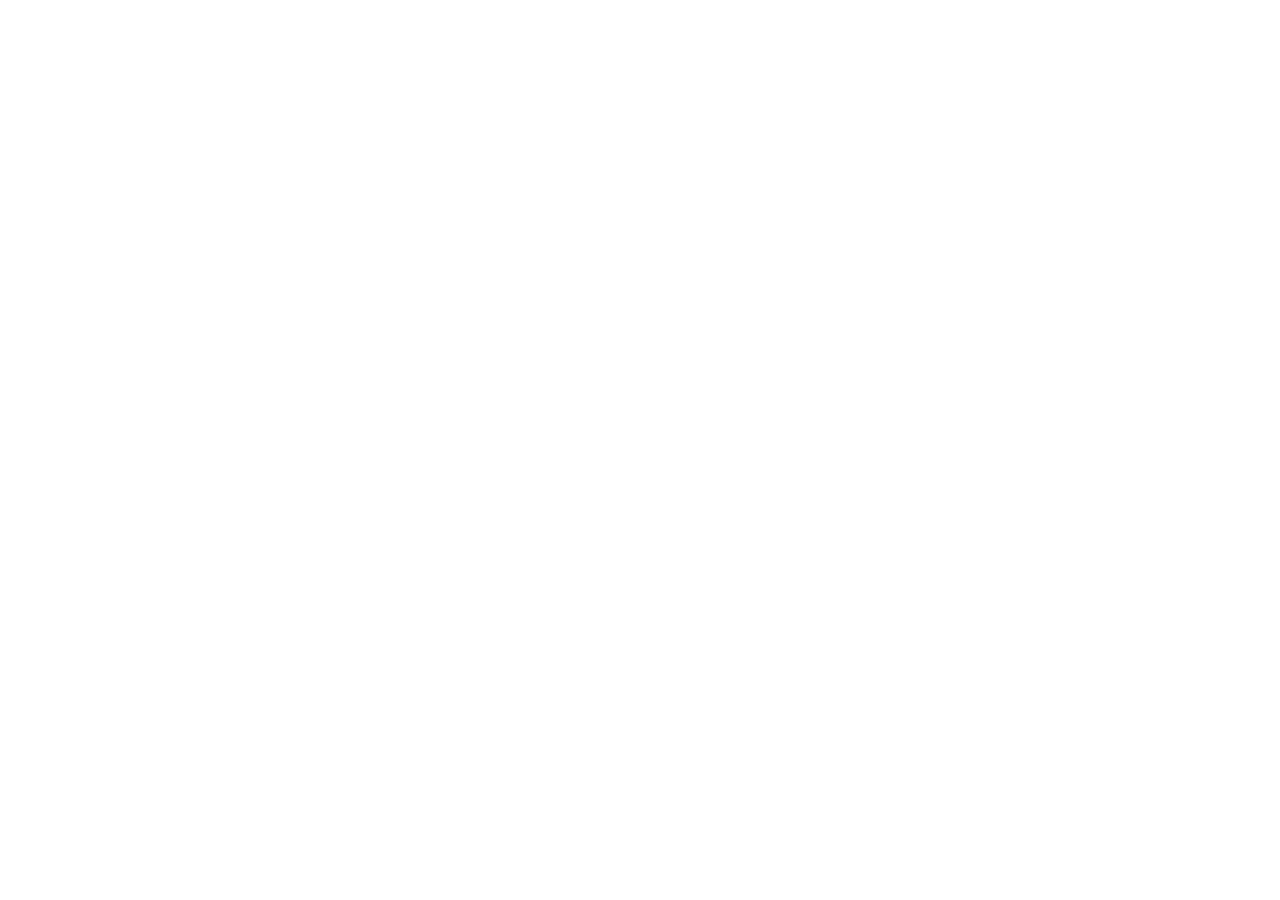
==== site/index.html @ beed090c "Deploy latest verified demo build" ====
<!doctype html>
<html lang="en">

  <head>
    <meta charset="UTF-8" />
    <meta
      name="viewport"
      content="width=device-width, initial-scale=1.0, maximum-scale=1" />
    <title>FlowPilot AI Workflow Agent</title>
    <meta name="description" content="AI-powered CRM intake, workflow routing, approvals, and operations visibility." />

    <script type="module" crossorigin src="/assets/index-KkXQKUZi.js"></script>
    <link rel="stylesheet" crossorigin href="/assets/index-B0AUZnfq.css">
  </head>

  <body>
    <script id="manus-runtime">window.__MANUS_HOST_DEV__ = false;
(function(){"use strict";var Mr={exports:{}},Kn={};/**
 * @license React
 * react-jsx-runtime.production.js
 *
 * Copyright (c) Meta Platforms, Inc. and affiliates.
 *
 * This source code is licensed under the MIT license found in the
 * LICENSE file in the root directory of this source tree.
 */var Fc;function dm(){if(Fc)return Kn;Fc=1;var r=Symbol.for("react.transitional.element"),i=Symbol.for("react.fragment");function c(s,d,m){var x=null;if(m!==void 0&&(x=""+m),d.key!==void 0&&(x=""+d.key),"key"in d){m={};for(var R in d)R!=="key"&&(m[R]=d[R])}else m=d;return d=m.ref,{$$typeof:r,type:s,key:x,ref:d!==void 0?d:null,props:m}}return Kn.Fragment=i,Kn.jsx=c,Kn.jsxs=c,Kn}var Ic;function fm(){return Ic||(Ic=1,Mr.exports=dm()),Mr.exports}var h=fm(),Ar={exports:{}},Pn={},Rr={exports:{}},Nr={};/**
 * @license React
 * scheduler.production.js
 *
 * Copyright (c) Meta Platforms, Inc. and affiliates.
 *
 * This source code is licensed under the MIT license found in the
 * LICENSE file in the root directory of this source tree.
 */var tu;function hm(){return tu||(tu=1,function(r){function i(A,q){var B=A.length;A.push(q);t:for(;0<B;){var bt=B-1>>>1,p=A[bt];if(0<d(p,q))A[bt]=q,A[B]=p,B=bt;else break t}}function c(A){return A.length===0?null:A[0]}function s(A){if(A.length===0)return null;var q=A[0],B=A.pop();if(B!==q){A[0]=B;t:for(var bt=0,p=A.length,O=p>>>1;bt<O;){var X=2*(bt+1)-1,G=A[X],Z=X+1,st=A[Z];if(0>d(G,B))Z<p&&0>d(st,G)?(A[bt]=st,A[Z]=B,bt=Z):(A[bt]=G,A[X]=B,bt=X);else if(Z<p&&0>d(st,B))A[bt]=st,A[Z]=B,bt=Z;else break t}}return q}function d(A,q){var B=A.sortIndex-q.sortIndex;return B!==0?B:A.id-q.id}if(r.unstable_now=void 0,typeof performance=="object"&&typeof performance.now=="function"){var m=performance;r.unstable_now=function(){return m.now()}}else{var x=Date,R=x.now();r.unstable_now=function(){return x.now()-R}}var C=[],v=[],D=1,j=null,J=3,at=!1,$=!1,nt=!1,ct=!1,ht=typeof setTimeout=="function"?setTimeout:null,St=typeof clearTimeout=="function"?clearTimeout:null,_=typeof setImmediate<"u"?setImmediate:null;function Y(A){for(var q=c(v);q!==null;){if(q.callback===null)s(v);else if(q.startTime<=A)s(v),q.sortIndex=q.expirationTime,i(C,q);else break;q=c(v)}}function H(A){if(nt=!1,Y(A),!$)if(c(C)!==null)$=!0,it||(it=!0,Bt());else{var q=c(v);q!==null&&Mt(H,q.startTime-A)}}var it=!1,rt=-1,V=5,xt=-1;function Be(){return ct?!0:!(r.unstable_now()-xt<V)}function te(){if(ct=!1,it){var A=r.unstable_now();xt=A;var q=!0;try{t:{$=!1,nt&&(nt=!1,St(rt),rt=-1),at=!0;var B=J;try{e:{for(Y(A),j=c(C);j!==null&&!(j.expirationTime>A&&Be());){var bt=j.callback;if(typeof bt=="function"){j.callback=null,J=j.priorityLevel;var p=bt(j.expirationTime<=A);if(A=r.unstable_now(),typeof p=="function"){j.callback=p,Y(A),q=!0;break e}j===c(C)&&s(C),Y(A)}else s(C);j=c(C)}if(j!==null)q=!0;else{var O=c(v);O!==null&&Mt(H,O.startTime-A),q=!1}}break t}finally{j=null,J=B,at=!1}q=void 0}}finally{q?Bt():it=!1}}}var Bt;if(typeof _=="function")Bt=function(){_(te)};else if(typeof MessageChannel<"u"){var me=new MessageChannel,Se=me.port2;me.port1.onmessage=te,Bt=function(){Se.postMessage(null)}}else Bt=function(){ht(te,0)};function Mt(A,q){rt=ht(function(){A(r.unstable_now())},q)}r.unstable_IdlePriority=5,r.unstable_ImmediatePriority=1,r.unstable_LowPriority=4,r.unstable_NormalPriority=3,r.unstable_Profiling=null,r.unstable_UserBlockingPriority=2,r.unstable_cancelCallback=function(A){A.callback=null},r.unstable_forceFrameRate=function(A){0>A||125<A?console.error("forceFrameRate takes a positive int between 0 and 125, forcing frame rates higher than 125 fps is not supported"):V=0<A?Math.floor(1e3/A):5},r.unstable_getCurrentPriorityLevel=function(){return J},r.unstable_next=function(A){switch(J){case 1:case 2:case 3:var q=3;break;default:q=J}var B=J;J=q;try{return A()}finally{J=B}},r.unstable_requestPaint=function(){ct=!0},r.unstable_runWithPriority=function(A,q){switch(A){case 1:case 2:case 3:case 4:case 5:break;default:A=3}var B=J;J=A;try{return q()}finally{J=B}},r.unstable_scheduleCallback=function(A,q,B){var bt=r.unstable_now();switch(typeof B=="object"&&B!==null?(B=B.delay,B=typeof B=="number"&&0<B?bt+B:bt):B=bt,A){case 1:var p=-1;break;case 2:p=250;break;case 5:p=1073741823;break;case 4:p=1e4;break;default:p=5e3}return p=B+p,A={id:D++,callback:q,priorityLevel:A,startTime:B,expirationTime:p,sortIndex:-1},B>bt?(A.sortIndex=B,i(v,A),c(C)===null&&A===c(v)&&(nt?(St(rt),rt=-1):nt=!0,Mt(H,B-bt))):(A.sortIndex=p,i(C,A),$||at||($=!0,it||(it=!0,Bt()))),A},r.unstable_shouldYield=Be,r.unstable_wrapCallback=function(A){var q=J;return function(){var B=J;J=q;try{return A.apply(this,arguments)}finally{J=B}}}}(Nr)),Nr}var eu;function mm(){return eu||(eu=1,Rr.exports=hm()),Rr.exports}var zr={exports:{}},ut={};/**
 * @license React
 * react.production.js
 *
 * Copyright (c) Meta Platforms, Inc. and affiliates.
 *
 * This source code is licensed under the MIT license found in the
 * LICENSE file in the root directory of this source tree.
 */var lu;function gm(){if(lu)return ut;lu=1;var r=Symbol.for("react.transitional.element"),i=Symbol.for("react.portal"),c=Symbol.for("react.fragment"),s=Symbol.for("react.strict_mode"),d=Symbol.for("react.profiler"),m=Symbol.for("react.consumer"),x=Symbol.for("react.context"),R=Symbol.for("react.forward_ref"),C=Symbol.for("react.suspense"),v=Symbol.for("react.memo"),D=Symbol.for("react.lazy"),j=Symbol.iterator;function J(p){return p===null||typeof p!="object"?null:(p=j&&p[j]||p["@@iterator"],typeof p=="function"?p:null)}var at={isMounted:function(){return!1},enqueueForceUpdate:function(){},enqueueReplaceState:function(){},enqueueSetState:function(){}},$=Object.assign,nt={};function ct(p,O,X){this.props=p,this.context=O,this.refs=nt,this.updater=X||at}ct.prototype.isReactComponent={},ct.prototype.setState=function(p,O){if(typeof p!="object"&&typeof p!="function"&&p!=null)throw Error("takes an object of state variables to update or a function which returns an object of state variables.");this.updater.enqueueSetState(this,p,O,"setState")},ct.prototype.forceUpdate=function(p){this.updater.enqueueForceUpdate(this,p,"forceUpdate")};function ht(){}ht.prototype=ct.prototype;function St(p,O,X){this.props=p,this.context=O,this.refs=nt,this.updater=X||at}var _=St.prototype=new ht;_.constructor=St,$(_,ct.prototype),_.isPureReactComponent=!0;var Y=Array.isArray,H={H:null,A:null,T:null,S:null,V:null},it=Object.prototype.hasOwnProperty;function rt(p,O,X,G,Z,st){return X=st.ref,{$$typeof:r,type:p,key:O,ref:X!==void 0?X:null,props:st}}function V(p,O){return rt(p.type,O,void 0,void 0,void 0,p.props)}function xt(p){return typeof p=="object"&&p!==null&&p.$$typeof===r}function Be(p){var O={"=":"=0",":":"=2"};return"$"+p.replace(/[=:]/g,function(X){return O[X]})}var te=/\/+/g;function Bt(p,O){return typeof p=="object"&&p!==null&&p.key!=null?Be(""+p.key):O.toString(36)}function me(){}function Se(p){switch(p.status){case"fulfilled":return p.value;case"rejected":throw p.reason;default:switch(typeof p.status=="string"?p.then(me,me):(p.status="pending",p.then(function(O){p.status==="pending"&&(p.status="fulfilled",p.value=O)},function(O){p.status==="pending"&&(p.status="rejected",p.reason=O)})),p.status){case"fulfilled":return p.value;case"rejected":throw p.reason}}throw p}function Mt(p,O,X,G,Z){var st=typeof p;(st==="undefined"||st==="boolean")&&(p=null);var I=!1;if(p===null)I=!0;else switch(st){case"bigint":case"string":case"number":I=!0;break;case"object":switch(p.$$typeof){case r:case i:I=!0;break;case D:return I=p._init,Mt(I(p._payload),O,X,G,Z)}}if(I)return Z=Z(p),I=G===""?"."+Bt(p,0):G,Y(Z)?(X="",I!=null&&(X=I.replace(te,"$&/")+"/"),Mt(Z,O,X,"",function(Jt){return Jt})):Z!=null&&(xt(Z)&&(Z=V(Z,X+(Z.key==null||p&&p.key===Z.key?"":(""+Z.key).replace(te,"$&/")+"/")+I)),O.push(Z)),1;I=0;var gt=G===""?".":G+":";if(Y(p))for(var Tt=0;Tt<p.length;Tt++)G=p[Tt],st=gt+Bt(G,Tt),I+=Mt(G,O,X,st,Z);else if(Tt=J(p),typeof Tt=="function")for(p=Tt.call(p),Tt=0;!(G=p.next()).done;)G=G.value,st=gt+Bt(G,Tt++),I+=Mt(G,O,X,st,Z);else if(st==="object"){if(typeof p.then=="function")return Mt(Se(p),O,X,G,Z);throw O=String(p),Error("Objects are not valid as a React child (found: "+(O==="[object Object]"?"object with keys {"+Object.keys(p).join(", ")+"}":O)+"). If you meant to render a collection of children, use an array instead.")}return I}function A(p,O,X){if(p==null)return p;var G=[],Z=0;return Mt(p,G,"","",function(st){return O.call(X,st,Z++)}),G}function q(p){if(p._status===-1){var O=p._result;O=O(),O.then(function(X){(p._status===0||p._status===-1)&&(p._status=1,p._result=X)},function(X){(p._status===0||p._status===-1)&&(p._status=2,p._result=X)}),p._status===-1&&(p._status=0,p._result=O)}if(p._status===1)return p._result.default;throw p._result}var B=typeof reportError=="function"?reportError:function(p){if(typeof window=="object"&&typeof window.ErrorEvent=="function"){var O=new window.ErrorEvent("error",{bubbles:!0,cancelable:!0,message:typeof p=="object"&&p!==null&&typeof p.message=="string"?String(p.message):String(p),error:p});if(!window.dispatchEvent(O))return}else if(typeof process=="object"&&typeof process.emit=="function"){process.emit("uncaughtException",p);return}console.error(p)};function bt(){}return ut.Children={map:A,forEach:function(p,O,X){A(p,function(){O.apply(this,arguments)},X)},count:function(p){var O=0;return A(p,function(){O++}),O},toArray:function(p){return A(p,function(O){return O})||[]},only:function(p){if(!xt(p))throw Error("React.Children.only expected to receive a single React element child.");return p}},ut.Component=ct,ut.Fragment=c,ut.Profiler=d,ut.PureComponent=St,ut.StrictMode=s,ut.Suspense=C,ut.__CLIENT_INTERNALS_DO_NOT_USE_OR_WARN_USERS_THEY_CANNOT_UPGRADE=H,ut.__COMPILER_RUNTIME={__proto__:null,c:function(p){return H.H.useMemoCache(p)}},ut.cache=function(p){return function(){return p.apply(null,arguments)}},ut.cloneElement=function(p,O,X){if(p==null)throw Error("The argument must be a React element, but you passed "+p+".");var G=$({},p.props),Z=p.key,st=void 0;if(O!=null)for(I in O.ref!==void 0&&(st=void 0),O.key!==void 0&&(Z=""+O.key),O)!it.call(O,I)||I==="key"||I==="__self"||I==="__source"||I==="ref"&&O.ref===void 0||(G[I]=O[I]);var I=arguments.length-2;if(I===1)G.children=X;else if(1<I){for(var gt=Array(I),Tt=0;Tt<I;Tt++)gt[Tt]=arguments[Tt+2];G.children=gt}return rt(p.type,Z,void 0,void 0,st,G)},ut.createContext=function(p){return p={$$typeof:x,_currentValue:p,_currentValue2:p,_threadCount:0,Provider:null,Consumer:null},p.Provider=p,p.Consumer={$$typeof:m,_context:p},p},ut.createElement=function(p,O,X){var G,Z={},st=null;if(O!=null)for(G in O.key!==void 0&&(st=""+O.key),O)it.call(O,G)&&G!=="key"&&G!=="__self"&&G!=="__source"&&(Z[G]=O[G]);var I=arguments.length-2;if(I===1)Z.children=X;else if(1<I){for(var gt=Array(I),Tt=0;Tt<I;Tt++)gt[Tt]=arguments[Tt+2];Z.children=gt}if(p&&p.defaultProps)for(G in I=p.defaultProps,I)Z[G]===void 0&&(Z[G]=I[G]);return rt(p,st,void 0,void 0,null,Z)},ut.createRef=function(){return{current:null}},ut.forwardRef=function(p){return{$$typeof:R,render:p}},ut.isValidElement=xt,ut.lazy=function(p){return{$$typeof:D,_payload:{_status:-1,_result:p},_init:q}},ut.memo=function(p,O){return{$$typeof:v,type:p,compare:O===void 0?null:O}},ut.startTransition=function(p){var O=H.T,X={};H.T=X;try{var G=p(),Z=H.S;Z!==null&&Z(X,G),typeof G=="object"&&G!==null&&typeof G.then=="function"&&G.then(bt,B)}catch(st){B(st)}finally{H.T=O}},ut.unstable_useCacheRefresh=function(){return H.H.useCacheRefresh()},ut.use=function(p){return H.H.use(p)},ut.useActionState=function(p,O,X){return H.H.useActionState(p,O,X)},ut.useCallback=function(p,O){return H.H.useCallback(p,O)},ut.useContext=function(p){return H.H.useContext(p)},ut.useDebugValue=function(){},ut.useDeferredValue=function(p,O){return H.H.useDeferredValue(p,O)},ut.useEffect=function(p,O,X){var G=H.H;if(typeof X=="function")throw Error("useEffect CRUD overload is not enabled in this build of React.");return G.useEffect(p,O)},ut.useId=function(){return H.H.useId()},ut.useImperativeHandle=function(p,O,X){return H.H.useImperativeHandle(p,O,X)},ut.useInsertionEffect=function(p,O){return H.H.useInsertionEffect(p,O)},ut.useLayoutEffect=function(p,O){return H.H.useLayoutEffect(p,O)},ut.useMemo=function(p,O){return H.H.useMemo(p,O)},ut.useOptimistic=function(p,O){return H.H.useOptimistic(p,O)},ut.useReducer=function(p,O,X){return H.H.useReducer(p,O,X)},ut.useRef=function(p){return H.H.useRef(p)},ut.useState=function(p){return H.H.useState(p)},ut.useSyncExternalStore=function(p,O,X){return H.H.useSyncExternalStore(p,O,X)},ut.useTransition=function(){return H.H.useTransition()},ut.version="19.1.1",ut}var au;function _r(){return au||(au=1,zr.exports=gm()),zr.exports}var kr={exports:{}},he={};/**
 * @license React
 * react-dom.production.js
 *
 * Copyright (c) Meta Platforms, Inc. and affiliates.
 *
 * This source code is licensed under the MIT license found in the
 * LICENSE file in the root directory of this source tree.
 */var nu;function pm(){if(nu)return he;nu=1;var r=_r();function i(C){var v="https://react.dev/errors/"+C;if(1<arguments.length){v+="?args[]="+encodeURIComponent(arguments[1]);for(var D=2;D<arguments.length;D++)v+="&args[]="+encodeURIComponent(arguments[D])}return"Minified React error #"+C+"; visit "+v+" for the full message or use the non-minified dev environment for full errors and additional helpful warnings."}function c(){}var s={d:{f:c,r:function(){throw Error(i(522))},D:c,C:c,L:c,m:c,X:c,S:c,M:c},p:0,findDOMNode:null},d=Symbol.for("react.portal");function m(C,v,D){var j=3<arguments.length&&arguments[3]!==void 0?arguments[3]:null;return{$$typeof:d,key:j==null?null:""+j,children:C,containerInfo:v,implementation:D}}var x=r.__CLIENT_INTERNALS_DO_NOT_USE_OR_WARN_USERS_THEY_CANNOT_UPGRADE;function R(C,v){if(C==="font")return"";if(typeof v=="string")return v==="use-credentials"?v:""}return he.__DOM_INTERNALS_DO_NOT_USE_OR_WARN_USERS_THEY_CANNOT_UPGRADE=s,he.createPortal=function(C,v){var D=2<arguments.length&&arguments[2]!==void 0?arguments[2]:null;if(!v||v.nodeType!==1&&v.nodeType!==9&&v.nodeType!==11)throw Error(i(299));return m(C,v,null,D)},he.flushSync=function(C){var v=x.T,D=s.p;try{if(x.T=null,s.p=2,C)return C()}finally{x.T=v,s.p=D,s.d.f()}},he.preconnect=function(C,v){typeof C=="string"&&(v?(v=v.crossOrigin,v=typeof v=="string"?v==="use-credentials"?v:"":void 0):v=null,s.d.C(C,v))},he.prefetchDNS=function(C){typeof C=="string"&&s.d.D(C)},he.preinit=function(C,v){if(typeof C=="string"&&v&&typeof v.as=="string"){var D=v.as,j=R(D,v.crossOrigin),J=typeof v.integrity=="string"?v.integrity:void 0,at=typeof v.fetchPriority=="string"?v.fetchPriority:void 0;D==="style"?s.d.S(C,typeof v.precedence=="string"?v.precedence:void 0,{crossOrigin:j,integrity:J,fetchPriority:at}):D==="script"&&s.d.X(C,{crossOrigin:j,integrity:J,fetchPriority:at,nonce:typeof v.nonce=="string"?v.nonce:void 0})}},he.preinitModule=function(C,v){if(typeof C=="string")if(typeof v=="object"&&v!==null){if(v.as==null||v.as==="script"){var D=R(v.as,v.crossOrigin);s.d.M(C,{crossOrigin:D,integrity:typeof v.integrity=="string"?v.integrity:void 0,nonce:typeof v.nonce=="string"?v.nonce:void 0})}}else v==null&&s.d.M(C)},he.preload=function(C,v){if(typeof C=="string"&&typeof v=="object"&&v!==null&&typeof v.as=="string"){var D=v.as,j=R(D,v.crossOrigin);s.d.L(C,D,{crossOrigin:j,integrity:typeof v.integrity=="string"?v.integrity:void 0,nonce:typeof v.nonce=="string"?v.nonce:void 0,type:typeof v.type=="string"?v.type:void 0,fetchPriority:typeof v.fetchPriority=="string"?v.fetchPriority:void 0,referrerPolicy:typeof v.referrerPolicy=="string"?v.referrerPolicy:void 0,imageSrcSet:typeof v.imageSrcSet=="string"?v.imageSrcSet:void 0,imageSizes:typeof v.imageSizes=="string"?v.imageSizes:void 0,media:typeof v.media=="string"?v.media:void 0})}},he.preloadModule=function(C,v){if(typeof C=="string")if(v){var D=R(v.as,v.crossOrigin);s.d.m(C,{as:typeof v.as=="string"&&v.as!=="script"?v.as:void 0,crossOrigin:D,integrity:typeof v.integrity=="string"?v.integrity:void 0})}else s.d.m(C)},he.requestFormReset=function(C){s.d.r(C)},he.unstable_batchedUpdates=function(C,v){return C(v)},he.useFormState=function(C,v,D){return x.H.useFormState(C,v,D)},he.useFormStatus=function(){return x.H.useHostTransitionStatus()},he.version="19.1.1",he}var ou;function ym(){if(ou)return kr.exports;ou=1;function r(){if(!(typeof __REACT_DEVTOOLS_GLOBAL_HOOK__>"u"||typeof __REACT_DEVTOOLS_GLOBAL_HOOK__.checkDCE!="function"))try{__REACT_DEVTOOLS_GLOBAL_HOOK__.checkDCE(r)}catch(i){console.error(i)}}return r(),kr.exports=pm(),kr.exports}/**
 * @license React
 * react-dom-client.production.js
 *
 * Copyright (c) Meta Platforms, Inc. and affiliates.
 *
 * This source code is licensed under the MIT license found in the
 * LICENSE file in the root directory of this source tree.
 */var iu;function vm(){if(iu)return Pn;iu=1;var r=mm(),i=_r(),c=ym();function s(t){var e="https://react.dev/errors/"+t;if(1<arguments.length){e+="?args[]="+encodeURIComponent(arguments[1]);for(var l=2;l<arguments.length;l++)e+="&args[]="+encodeURIComponent(arguments[l])}return"Minified React error #"+t+"; visit "+e+" for the full message or use the non-minified dev environment for full errors and additional helpful warnings."}function d(t){return!(!t||t.nodeType!==1&&t.nodeType!==9&&t.nodeType!==11)}function m(t){var e=t,l=t;if(t.alternate)for(;e.return;)e=e.return;else{t=e;do e=t,(e.flags&4098)!==0&&(l=e.return),t=e.return;while(t)}return e.tag===3?l:null}function x(t){if(t.tag===13){var e=t.memoizedState;if(e===null&&(t=t.alternate,t!==null&&(e=t.memoizedState)),e!==null)return e.dehydrated}return null}function R(t){if(m(t)!==t)throw Error(s(188))}function C(t){var e=t.alternate;if(!e){if(e=m(t),e===null)throw Error(s(188));return e!==t?null:t}for(var l=t,a=e;;){var n=l.return;if(n===null)break;var o=n.alternate;if(o===null){if(a=n.return,a!==null){l=a;continue}break}if(n.child===o.child){for(o=n.child;o;){if(o===l)return R(n),t;if(o===a)return R(n),e;o=o.sibling}throw Error(s(188))}if(l.return!==a.return)l=n,a=o;else{for(var u=!1,f=n.child;f;){if(f===l){u=!0,l=n,a=o;break}if(f===a){u=!0,a=n,l=o;break}f=f.sibling}if(!u){for(f=o.child;f;){if(f===l){u=!0,l=o,a=n;break}if(f===a){u=!0,a=o,l=n;break}f=f.sibling}if(!u)throw Error(s(189))}}if(l.alternate!==a)throw Error(s(190))}if(l.tag!==3)throw Error(s(188));return l.stateNode.current===l?t:e}function v(t){var e=t.tag;if(e===5||e===26||e===27||e===6)return t;for(t=t.child;t!==null;){if(e=v(t),e!==null)return e;t=t.sibling}return null}var D=Object.assign,j=Symbol.for("react.element"),J=Symbol.for("react.transitional.element"),at=Symbol.for("react.portal"),$=Symbol.for("react.fragment"),nt=Symbol.for("react.strict_mode"),ct=Symbol.for("react.profiler"),ht=Symbol.for("react.provider"),St=Symbol.for("react.consumer"),_=Symbol.for("react.context"),Y=Symbol.for("react.forward_ref"),H=Symbol.for("react.suspense"),it=Symbol.for("react.suspense_list"),rt=Symbol.for("react.memo"),V=Symbol.for("react.lazy"),xt=Symbol.for("react.activity"),Be=Symbol.for("react.memo_cache_sentinel"),te=Symbol.iterator;function Bt(t){return t===null||typeof t!="object"?null:(t=te&&t[te]||t["@@iterator"],typeof t=="function"?t:null)}var me=Symbol.for("react.client.reference");function Se(t){if(t==null)return null;if(typeof t=="function")return t.$$typeof===me?null:t.displayName||t.name||null;if(typeof t=="string")return t;switch(t){case $:return"Fragment";case ct:return"Profiler";case nt:return"StrictMode";case H:return"Suspense";case it:return"SuspenseList";case xt:return"Activity"}if(typeof t=="object")switch(t.$$typeof){case at:return"Portal";case _:return(t.displayName||"Context")+".Provider";case St:return(t._context.displayName||"Context")+".Consumer";case Y:var e=t.render;return t=t.displayName,t||(t=e.displayName||e.name||"",t=t!==""?"ForwardRef("+t+")":"ForwardRef"),t;case rt:return e=t.displayName||null,e!==null?e:Se(t.type)||"Memo";case V:e=t._payload,t=t._init;try{return Se(t(e))}catch{}}return null}var Mt=Array.isArray,A=i.__CLIENT_INTERNALS_DO_NOT_USE_OR_WARN_USERS_THEY_CANNOT_UPGRADE,q=c.__DOM_INTERNALS_DO_NOT_USE_OR_WARN_USERS_THEY_CANNOT_UPGRADE,B={pending:!1,data:null,method:null,action:null},bt=[],p=-1;function O(t){return{current:t}}function X(t){0>p||(t.current=bt[p],bt[p]=null,p--)}function G(t,e){p++,bt[p]=t.current,t.current=e}var Z=O(null),st=O(null),I=O(null),gt=O(null);function Tt(t,e){switch(G(I,e),G(st,t),G(Z,null),e.nodeType){case 9:case 11:t=(t=e.documentElement)&&(t=t.namespaceURI)?Uh(t):0;break;default:if(t=e.tagName,e=e.namespaceURI)e=Uh(e),t=Gh(e,t);else switch(t){case"svg":t=1;break;case"math":t=2;break;default:t=0}}X(Z),G(Z,t)}function Jt(){X(Z),X(st),X(I)}function Ke(t){t.memoizedState!==null&&G(gt,t);var e=Z.current,l=Gh(e,t.type);e!==l&&(G(st,t),G(Z,l))}function Ce(t){st.current===t&&(X(Z),X(st)),gt.current===t&&(X(gt),Wo._currentValue=B)}var Pe=Object.prototype.hasOwnProperty,yl=r.unstable_scheduleCallback,sn=r.unstable_cancelCallback,Ca=r.unstable_shouldYield,ri=r.unstable_requestPaint,ge=r.unstable_now,si=r.unstable_getCurrentPriorityLevel,Ul=r.unstable_ImmediatePriority,Fn=r.unstable_UserBlockingPriority,nl=r.unstable_NormalPriority,ci=r.unstable_LowPriority,Gl=r.unstable_IdlePriority,ui=r.log,Ea=r.unstable_setDisableYieldValue,ql=null,Wt=null;function Je(t){if(typeof ui=="function"&&Ea(t),Wt&&typeof Wt.setStrictMode=="function")try{Wt.setStrictMode(ql,t)}catch{}}var $t=Math.clz32?Math.clz32:fi,di=Math.log,Ta=Math.LN2;function fi(t){return t>>>=0,t===0?32:31-(di(t)/Ta|0)|0}var L=256,cn=4194304;function vl(t){var e=t&42;if(e!==0)return e;switch(t&-t){case 1:return 1;case 2:return 2;case 4:return 4;case 8:return 8;case 16:return 16;case 32:return 32;case 64:return 64;case 128:return 128;case 256:case 512:case 1024:case 2048:case 4096:case 8192:case 16384:case 32768:case 65536:case 131072:case 262144:case 524288:case 1048576:case 2097152:return t&4194048;case 4194304:case 8388608:case 16777216:case 33554432:return t&62914560;case 67108864:return 67108864;case 134217728:return 134217728;case 268435456:return 268435456;case 536870912:return 536870912;case 1073741824:return 0;default:return t}}function un(t,e,l){var a=t.pendingLanes;if(a===0)return 0;var n=0,o=t.suspendedLanes,u=t.pingedLanes;t=t.warmLanes;var f=a&134217727;return f!==0?(a=f&~o,a!==0?n=vl(a):(u&=f,u!==0?n=vl(u):l||(l=f&~t,l!==0&&(n=vl(l))))):(f=a&~o,f!==0?n=vl(f):u!==0?n=vl(u):l||(l=a&~t,l!==0&&(n=vl(l)))),n===0?0:e!==0&&e!==n&&(e&o)===0&&(o=n&-n,l=e&-e,o>=l||o===32&&(l&4194048)!==0)?e:n}function Dt(t,e){return(t.pendingLanes&~(t.suspendedLanes&~t.pingedLanes)&e)===0}function In(t,e){switch(t){case 1:case 2:case 4:case 8:case 64:return e+250;case 16:case 32:case 128:case 256:case 512:case 1024:case 2048:case 4096:case 8192:case 16384:case 32768:case 65536:case 131072:case 262144:case 524288:case 1048576:case 2097152:return e+5e3;case 4194304:case 8388608:case 16777216:case 33554432:return-1;case 67108864:case 134217728:case 268435456:case 536870912:case 1073741824:return-1;default:return-1}}function to(){var t=L;return L<<=1,(L&4194048)===0&&(L=256),t}function hi(){var t=cn;return cn<<=1,(cn&62914560)===0&&(cn=4194304),t}function eo(t){for(var e=[],l=0;31>l;l++)e.push(t);return e}function Da(t,e){t.pendingLanes|=e,e!==268435456&&(t.suspendedLanes=0,t.pingedLanes=0,t.warmLanes=0)}function ts(t,e,l,a,n,o){var u=t.pendingLanes;t.pendingLanes=l,t.suspendedLanes=0,t.pingedLanes=0,t.warmLanes=0,t.expiredLanes&=l,t.entangledLanes&=l,t.errorRecoveryDisabledLanes&=l,t.shellSuspendCounter=0;var f=t.entanglements,g=t.expirationTimes,S=t.hiddenUpdates;for(l=u&~l;0<l;){var N=31-$t(l),k=1<<N;f[N]=0,g[N]=-1;var E=S[N];if(E!==null)for(S[N]=null,N=0;N<E.length;N++){var T=E[N];T!==null&&(T.lane&=-536870913)}l&=~k}a!==0&&mi(t,a,0),o!==0&&n===0&&t.tag!==0&&(t.suspendedLanes|=o&~(u&~e))}function mi(t,e,l){t.pendingLanes|=e,t.suspendedLanes&=~e;var a=31-$t(e);t.entangledLanes|=e,t.entanglements[a]=t.entanglements[a]|1073741824|l&4194090}function gi(t,e){var l=t.entangledLanes|=e;for(t=t.entanglements;l;){var a=31-$t(l),n=1<<a;n&e|t[a]&e&&(t[a]|=e),l&=~n}}function lo(t){switch(t){case 2:t=1;break;case 8:t=4;break;case 32:t=16;break;case 256:case 512:case 1024:case 2048:case 4096:case 8192:case 16384:case 32768:case 65536:case 131072:case 262144:case 524288:case 1048576:case 2097152:case 4194304:case 8388608:case 16777216:case 33554432:t=128;break;case 268435456:t=134217728;break;default:t=0}return t}function ao(t){return t&=-t,2<t?8<t?(t&134217727)!==0?32:268435456:8:2}function pi(){var t=q.p;return t!==0?t:(t=window.event,t===void 0?32:om(t.type))}function es(t,e){var l=q.p;try{return q.p=t,e()}finally{q.p=l}}var ol=Math.random().toString(36).slice(2),ee="__reactFiber$"+ol,pe="__reactProps$"+ol,Yl="__reactContainer$"+ol,no="__reactEvents$"+ol,ls="__reactListeners$"+ol,as="__reactHandles$"+ol,yi="__reactResources$"+ol,Ma="__reactMarker$"+ol;function oo(t){delete t[ee],delete t[pe],delete t[no],delete t[ls],delete t[as]}function Vl(t){var e=t[ee];if(e)return e;for(var l=t.parentNode;l;){if(e=l[Yl]||l[ee]){if(l=e.alternate,e.child!==null||l!==null&&l.child!==null)for(t=Xh(t);t!==null;){if(l=t[ee])return l;t=Xh(t)}return e}t=l,l=t.parentNode}return null}function Xl(t){if(t=t[ee]||t[Yl]){var e=t.tag;if(e===5||e===6||e===13||e===26||e===27||e===3)return t}return null}function Aa(t){var e=t.tag;if(e===5||e===26||e===27||e===6)return t.stateNode;throw Error(s(33))}function Zl(t){var e=t[yi];return e||(e=t[yi]={hoistableStyles:new Map,hoistableScripts:new Map}),e}function Vt(t){t[Ma]=!0}var vi=new Set,bi={};function bl(t,e){We(t,e),We(t+"Capture",e)}function We(t,e){for(bi[t]=e,t=0;t<e.length;t++)vi.add(e[t])}var ns=RegExp("^[:A-Z_a-z\\u00C0-\\u00D6\\u00D8-\\u00F6\\u00F8-\\u02FF\\u0370-\\u037D\\u037F-\\u1FFF\\u200C-\\u200D\\u2070-\\u218F\\u2C00-\\u2FEF\\u3001-\\uD7FF\\uF900-\\uFDCF\\uFDF0-\\uFFFD][:A-Z_a-z\\u00C0-\\u00D6\\u00D8-\\u00F6\\u00F8-\\u02FF\\u0370-\\u037D\\u037F-\\u1FFF\\u200C-\\u200D\\u2070-\\u218F\\u2C00-\\u2FEF\\u3001-\\uD7FF\\uF900-\\uFDCF\\uFDF0-\\uFFFD\\-.0-9\\u00B7\\u0300-\\u036F\\u203F-\\u2040]*$"),xi={},wi={};function Ra(t){return Pe.call(wi,t)?!0:Pe.call(xi,t)?!1:ns.test(t)?wi[t]=!0:(xi[t]=!0,!1)}function M(t,e,l){if(Ra(e))if(l===null)t.removeAttribute(e);else{switch(typeof l){case"undefined":case"function":case"symbol":t.removeAttribute(e);return;case"boolean":var a=e.toLowerCase().slice(0,5);if(a!=="data-"&&a!=="aria-"){t.removeAttribute(e);return}}t.setAttribute(e,""+l)}}function tt(t,e,l){if(l===null)t.removeAttribute(e);else{switch(typeof l){case"undefined":case"function":case"symbol":case"boolean":t.removeAttribute(e);return}t.setAttribute(e,""+l)}}function Ot(t,e,l,a){if(a===null)t.removeAttribute(l);else{switch(typeof a){case"undefined":case"function":case"symbol":case"boolean":t.removeAttribute(l);return}t.setAttributeNS(e,l,""+a)}}var le,Ee;function ae(t){if(le===void 0)try{throw Error()}catch(l){var e=l.stack.trim().match(/\n( *(at )?)/);le=e&&e[1]||"",Ee=-1<l.stack.indexOf(`
    at`)?" (<anonymous>)":-1<l.stack.indexOf("@")?"@unknown:0:0":""}return`
`+le+t+Ee}var Le=!1;function He(t,e){if(!t||Le)return"";Le=!0;var l=Error.prepareStackTrace;Error.prepareStackTrace=void 0;try{var a={DetermineComponentFrameRoot:function(){try{if(e){var k=function(){throw Error()};if(Object.defineProperty(k.prototype,"props",{set:function(){throw Error()}}),typeof Reflect=="object"&&Reflect.construct){try{Reflect.construct(k,[])}catch(T){var E=T}Reflect.construct(t,[],k)}else{try{k.call()}catch(T){E=T}t.call(k.prototype)}}else{try{throw Error()}catch(T){E=T}(k=t())&&typeof k.catch=="function"&&k.catch(function(){})}}catch(T){if(T&&E&&typeof T.stack=="string")return[T.stack,E.stack]}return[null,null]}};a.DetermineComponentFrameRoot.displayName="DetermineComponentFrameRoot";var n=Object.getOwnPropertyDescriptor(a.DetermineComponentFrameRoot,"name");n&&n.configurable&&Object.defineProperty(a.DetermineComponentFrameRoot,"name",{value:"DetermineComponentFrameRoot"});var o=a.DetermineComponentFrameRoot(),u=o[0],f=o[1];if(u&&f){var g=u.split(`
`),S=f.split(`
`);for(n=a=0;a<g.length&&!g[a].includes("DetermineComponentFrameRoot");)a++;for(;n<S.length&&!S[n].includes("DetermineComponentFrameRoot");)n++;if(a===g.length||n===S.length)for(a=g.length-1,n=S.length-1;1<=a&&0<=n&&g[a]!==S[n];)n--;for(;1<=a&&0<=n;a--,n--)if(g[a]!==S[n]){if(a!==1||n!==1)do if(a--,n--,0>n||g[a]!==S[n]){var N=`
`+g[a].replace(" at new "," at ");return t.displayName&&N.includes("<anonymous>")&&(N=N.replace("<anonymous>",t.displayName)),N}while(1<=a&&0<=n);break}}}finally{Le=!1,Error.prepareStackTrace=l}return(l=t?t.displayName||t.name:"")?ae(l):""}function Ql(t){switch(t.tag){case 26:case 27:case 5:return ae(t.type);case 16:return ae("Lazy");case 13:return ae("Suspense");case 19:return ae("SuspenseList");case 0:case 15:return He(t.type,!1);case 11:return He(t.type.render,!1);case 1:return He(t.type,!0);case 31:return ae("Activity");default:return""}}function xl(t){try{var e="";do e+=Ql(t),t=t.return;while(t);return e}catch(l){return`
Error generating stack: `+l.message+`
`+l.stack}}function Xt(t){switch(typeof t){case"bigint":case"boolean":case"number":case"string":case"undefined":return t;case"object":return t;default:return""}}function il(t){var e=t.type;return(t=t.nodeName)&&t.toLowerCase()==="input"&&(e==="checkbox"||e==="radio")}function ve(t){var e=il(t)?"checked":"value",l=Object.getOwnPropertyDescriptor(t.constructor.prototype,e),a=""+t[e];if(!t.hasOwnProperty(e)&&typeof l<"u"&&typeof l.get=="function"&&typeof l.set=="function"){var n=l.get,o=l.set;return Object.defineProperty(t,e,{configurable:!0,get:function(){return n.call(this)},set:function(u){a=""+u,o.call(this,u)}}),Object.defineProperty(t,e,{enumerable:l.enumerable}),{getValue:function(){return a},setValue:function(u){a=""+u},stopTracking:function(){t._valueTracker=null,delete t[e]}}}}function re(t){t._valueTracker||(t._valueTracker=ve(t))}function rl(t){if(!t)return!1;var e=t._valueTracker;if(!e)return!0;var l=e.getValue(),a="";return t&&(a=il(t)?t.checked?"true":"false":t.value),t=a,t!==l?(e.setValue(t),!0):!1}function wl(t){if(t=t||(typeof document<"u"?document:void 0),typeof t>"u")return null;try{return t.activeElement||t.body}catch{return t.body}}var dn=/[\n"\\]/g;function se(t){return t.replace(dn,function(e){return"\\"+e.charCodeAt(0).toString(16)+" "})}function Kl(t,e,l,a,n,o,u,f){t.name="",u!=null&&typeof u!="function"&&typeof u!="symbol"&&typeof u!="boolean"?t.type=u:t.removeAttribute("type"),e!=null?u==="number"?(e===0&&t.value===""||t.value!=e)&&(t.value=""+Xt(e)):t.value!==""+Xt(e)&&(t.value=""+Xt(e)):u!=="submit"&&u!=="reset"||t.removeAttribute("value"),e!=null?Pl(t,u,Xt(e)):l!=null?Pl(t,u,Xt(l)):a!=null&&t.removeAttribute("value"),n==null&&o!=null&&(t.defaultChecked=!!o),n!=null&&(t.checked=n&&typeof n!="function"&&typeof n!="symbol"),f!=null&&typeof f!="function"&&typeof f!="symbol"&&typeof f!="boolean"?t.name=""+Xt(f):t.removeAttribute("name")}function Na(t,e,l,a,n,o,u,f){if(o!=null&&typeof o!="function"&&typeof o!="symbol"&&typeof o!="boolean"&&(t.type=o),e!=null||l!=null){if(!(o!=="submit"&&o!=="reset"||e!=null))return;l=l!=null?""+Xt(l):"",e=e!=null?""+Xt(e):l,f||e===t.value||(t.value=e),t.defaultValue=e}a=a??n,a=typeof a!="function"&&typeof a!="symbol"&&!!a,t.checked=f?t.checked:!!a,t.defaultChecked=!!a,u!=null&&typeof u!="function"&&typeof u!="symbol"&&typeof u!="boolean"&&(t.name=u)}function Pl(t,e,l){e==="number"&&wl(t.ownerDocument)===t||t.defaultValue===""+l||(t.defaultValue=""+l)}function $e(t,e,l,a){if(t=t.options,e){e={};for(var n=0;n<l.length;n++)e["$"+l[n]]=!0;for(l=0;l<t.length;l++)n=e.hasOwnProperty("$"+t[l].value),t[l].selected!==n&&(t[l].selected=n),n&&a&&(t[l].defaultSelected=!0)}else{for(l=""+Xt(l),e=null,n=0;n<t.length;n++){if(t[n].value===l){t[n].selected=!0,a&&(t[n].defaultSelected=!0);return}e!==null||t[n].disabled||(e=t[n])}e!==null&&(e.selected=!0)}}function za(t,e,l){if(e!=null&&(e=""+Xt(e),e!==t.value&&(t.value=e),l==null)){t.defaultValue!==e&&(t.defaultValue=e);return}t.defaultValue=l!=null?""+Xt(l):""}function _a(t,e,l,a){if(e==null){if(a!=null){if(l!=null)throw Error(s(92));if(Mt(a)){if(1<a.length)throw Error(s(93));a=a[0]}l=a}l==null&&(l=""),e=l}l=Xt(e),t.defaultValue=l,a=t.textContent,a===l&&a!==""&&a!==null&&(t.value=a)}function Fe(t,e){if(e){var l=t.firstChild;if(l&&l===t.lastChild&&l.nodeType===3){l.nodeValue=e;return}}t.textContent=e}var fn=new Set("animationIterationCount aspectRatio borderImageOutset borderImageSlice borderImageWidth boxFlex boxFlexGroup boxOrdinalGroup columnCount columns flex flexGrow flexPositive flexShrink flexNegative flexOrder gridArea gridRow gridRowEnd gridRowSpan gridRowStart gridColumn gridColumnEnd gridColumnSpan gridColumnStart fontWeight lineClamp lineHeight opacity order orphans scale tabSize widows zIndex zoom fillOpacity floodOpacity stopOpacity strokeDasharray strokeDashoffset strokeMiterlimit strokeOpacity strokeWidth MozAnimationIterationCount MozBoxFlex MozBoxFlexGroup MozLineClamp msAnimationIterationCount msFlex msZoom msFlexGrow msFlexNegative msFlexOrder msFlexPositive msFlexShrink msGridColumn msGridColumnSpan msGridRow msGridRowSpan WebkitAnimationIterationCount WebkitBoxFlex WebKitBoxFlexGroup WebkitBoxOrdinalGroup WebkitColumnCount WebkitColumns WebkitFlex WebkitFlexGrow WebkitFlexPositive WebkitFlexShrink WebkitLineClamp".split(" "));function ka(t,e,l){var a=e.indexOf("--")===0;l==null||typeof l=="boolean"||l===""?a?t.setProperty(e,""):e==="float"?t.cssFloat="":t[e]="":a?t.setProperty(e,l):typeof l!="number"||l===0||fn.has(e)?e==="float"?t.cssFloat=l:t[e]=(""+l).trim():t[e]=l+"px"}function Oa(t,e,l){if(e!=null&&typeof e!="object")throw Error(s(62));if(t=t.style,l!=null){for(var a in l)!l.hasOwnProperty(a)||e!=null&&e.hasOwnProperty(a)||(a.indexOf("--")===0?t.setProperty(a,""):a==="float"?t.cssFloat="":t[a]="");for(var n in e)a=e[n],e.hasOwnProperty(n)&&l[n]!==a&&ka(t,n,a)}else for(var o in e)e.hasOwnProperty(o)&&ka(t,o,e[o])}function ja(t){if(t.indexOf("-")===-1)return!1;switch(t){case"annotation-xml":case"color-profile":case"font-face":case"font-face-src":case"font-face-uri":case"font-face-format":case"font-face-name":case"missing-glyph":return!1;default:return!0}}var Si=new Map([["acceptCharset","accept-charset"],["htmlFor","for"],["httpEquiv","http-equiv"],["crossOrigin","crossorigin"],["accentHeight","accent-height"],["alignmentBaseline","alignment-baseline"],["arabicForm","arabic-form"],["baselineShift","baseline-shift"],["capHeight","cap-height"],["clipPath","clip-path"],["clipRule","clip-rule"],["colorInterpolation","color-interpolation"],["colorInterpolationFilters","color-interpolation-filters"],["colorProfile","color-profile"],["colorRendering","color-rendering"],["dominantBaseline","dominant-baseline"],["enableBackground","enable-background"],["fillOpacity","fill-opacity"],["fillRule","fill-rule"],["floodColor","flood-color"],["floodOpacity","flood-opacity"],["fontFamily","font-family"],["fontSize","font-size"],["fontSizeAdjust","font-size-adjust"],["fontStretch","font-stretch"],["fontStyle","font-style"],["fontVariant","font-variant"],["fontWeight","font-weight"],["glyphName","glyph-name"],["glyphOrientationHorizontal","glyph-orientation-horizontal"],["glyphOrientationVertical","glyph-orientation-vertical"],["horizAdvX","horiz-adv-x"],["horizOriginX","horiz-origin-x"],["imageRendering","image-rendering"],["letterSpacing","letter-spacing"],["lightingColor","lighting-color"],["markerEnd","marker-end"],["markerMid","marker-mid"],["markerStart","marker-start"],["overlinePosition","overline-position"],["overlineThickness","overline-thickness"],["paintOrder","paint-order"],["panose-1","panose-1"],["pointerEvents","pointer-events"],["renderingIntent","rendering-intent"],["shapeRendering","shape-rendering"],["stopColor","stop-color"],["stopOpacity","stop-opacity"],["strikethroughPosition","strikethrough-position"],["strikethroughThickness","strikethrough-thickness"],["strokeDasharray","stroke-dasharray"],["strokeDashoffset","stroke-dashoffset"],["strokeLinecap","stroke-linecap"],["strokeLinejoin","stroke-linejoin"],["strokeMiterlimit","stroke-miterlimit"],["strokeOpacity","stroke-opacity"],["strokeWidth","stroke-width"],["textAnchor","text-anchor"],["textDecoration","text-decoration"],["textRendering","text-rendering"],["transformOrigin","transform-origin"],["underlinePosition","underline-position"],["underlineThickness","underline-thickness"],["unicodeBidi","unicode-bidi"],["unicodeRange","unicode-range"],["unitsPerEm","units-per-em"],["vAlphabetic","v-alphabetic"],["vHanging","v-hanging"],["vIdeographic","v-ideographic"],["vMathematical","v-mathematical"],["vectorEffect","vector-effect"],["vertAdvY","vert-adv-y"],["vertOriginX","vert-origin-x"],["vertOriginY","vert-origin-y"],["wordSpacing","word-spacing"],["writingMode","writing-mode"],["xmlnsXlink","xmlns:xlink"],["xHeight","x-height"]]),Ci=/^[\u0000-\u001F ]*j[\r\n\t]*a[\r\n\t]*v[\r\n\t]*a[\r\n\t]*s[\r\n\t]*c[\r\n\t]*r[\r\n\t]*i[\r\n\t]*p[\r\n\t]*t[\r\n\t]*:/i;function Ba(t){return Ci.test(""+t)?"javascript:throw new Error('React has blocked a javascript: URL as a security precaution.')":t}var hn=null;function mn(t){return t=t.target||t.srcElement||window,t.correspondingUseElement&&(t=t.correspondingUseElement),t.nodeType===3?t.parentNode:t}var Sl=null,Cl=null;function io(t){var e=Xl(t);if(e&&(t=e.stateNode)){var l=t[pe]||null;t:switch(t=e.stateNode,e.type){case"input":if(Kl(t,l.value,l.defaultValue,l.defaultValue,l.checked,l.defaultChecked,l.type,l.name),e=l.name,l.type==="radio"&&e!=null){for(l=t;l.parentNode;)l=l.parentNode;for(l=l.querySelectorAll('input[name="'+se(""+e)+'"][type="radio"]'),e=0;e<l.length;e++){var a=l[e];if(a!==t&&a.form===t.form){var n=a[pe]||null;if(!n)throw Error(s(90));Kl(a,n.value,n.defaultValue,n.defaultValue,n.checked,n.defaultChecked,n.type,n.name)}}for(e=0;e<l.length;e++)a=l[e],a.form===t.form&&rl(a)}break t;case"textarea":za(t,l.value,l.defaultValue);break t;case"select":e=l.value,e!=null&&$e(t,!!l.multiple,e,!1)}}}var gn=!1;function ro(t,e,l){if(gn)return t(e,l);gn=!0;try{var a=t(e);return a}finally{if(gn=!1,(Sl!==null||Cl!==null)&&(ir(),Sl&&(e=Sl,t=Cl,Cl=Sl=null,io(e),t)))for(e=0;e<t.length;e++)io(t[e])}}function Jl(t,e){var l=t.stateNode;if(l===null)return null;var a=l[pe]||null;if(a===null)return null;l=a[e];t:switch(e){case"onClick":case"onClickCapture":case"onDoubleClick":case"onDoubleClickCapture":case"onMouseDown":case"onMouseDownCapture":case"onMouseMove":case"onMouseMoveCapture":case"onMouseUp":case"onMouseUpCapture":case"onMouseEnter":(a=!a.disabled)||(t=t.type,a=!(t==="button"||t==="input"||t==="select"||t==="textarea")),t=!a;break t;default:t=!1}if(t)return null;if(l&&typeof l!="function")throw Error(s(231,e,typeof l));return l}var Ue=!(typeof window>"u"||typeof window.document>"u"||typeof window.document.createElement>"u"),pn=!1;if(Ue)try{var Wl={};Object.defineProperty(Wl,"passive",{get:function(){pn=!0}}),window.addEventListener("test",Wl,Wl),window.removeEventListener("test",Wl,Wl)}catch{pn=!1}var Ie=null,yn=null,La=null;function so(){if(La)return La;var t,e=yn,l=e.length,a,n="value"in Ie?Ie.value:Ie.textContent,o=n.length;for(t=0;t<l&&e[t]===n[t];t++);var u=l-t;for(a=1;a<=u&&e[l-a]===n[o-a];a++);return La=n.slice(t,1<a?1-a:void 0)}function Ha(t){var e=t.keyCode;return"charCode"in t?(t=t.charCode,t===0&&e===13&&(t=13)):t=e,t===10&&(t=13),32<=t||t===13?t:0}function Ua(){return!0}function co(){return!1}function ce(t){function e(l,a,n,o,u){this._reactName=l,this._targetInst=n,this.type=a,this.nativeEvent=o,this.target=u,this.currentTarget=null;for(var f in t)t.hasOwnProperty(f)&&(l=t[f],this[f]=l?l(o):o[f]);return this.isDefaultPrevented=(o.defaultPrevented!=null?o.defaultPrevented:o.returnValue===!1)?Ua:co,this.isPropagationStopped=co,this}return D(e.prototype,{preventDefault:function(){this.defaultPrevented=!0;var l=this.nativeEvent;l&&(l.preventDefault?l.preventDefault():typeof l.returnValue!="unknown"&&(l.returnValue=!1),this.isDefaultPrevented=Ua)},stopPropagation:function(){var l=this.nativeEvent;l&&(l.stopPropagation?l.stopPropagation():typeof l.cancelBubble!="unknown"&&(l.cancelBubble=!0),this.isPropagationStopped=Ua)},persist:function(){},isPersistent:Ua}),e}var sl={eventPhase:0,bubbles:0,cancelable:0,timeStamp:function(t){return t.timeStamp||Date.now()},defaultPrevented:0,isTrusted:0},Ga=ce(sl),$l=D({},sl,{view:0,detail:0}),Ei=ce($l),Ti,uo,fo,Di=D({},$l,{screenX:0,screenY:0,clientX:0,clientY:0,pageX:0,pageY:0,ctrlKey:0,shiftKey:0,altKey:0,metaKey:0,getModifierState:is,button:0,buttons:0,relatedTarget:function(t){return t.relatedTarget===void 0?t.fromElement===t.srcElement?t.toElement:t.fromElement:t.relatedTarget},movementX:function(t){return"movementX"in t?t.movementX:(t!==fo&&(fo&&t.type==="mousemove"?(Ti=t.screenX-fo.screenX,uo=t.screenY-fo.screenY):uo=Ti=0,fo=t),Ti)},movementY:function(t){return"movementY"in t?t.movementY:uo}}),Xu=ce(Di),D0=D({},Di,{dataTransfer:0}),M0=ce(D0),A0=D({},$l,{relatedTarget:0}),os=ce(A0),R0=D({},sl,{animationName:0,elapsedTime:0,pseudoElement:0}),N0=ce(R0),z0=D({},sl,{clipboardData:function(t){return"clipboardData"in t?t.clipboardData:window.clipboardData}}),_0=ce(z0),k0=D({},sl,{data:0}),Zu=ce(k0),O0={Esc:"Escape",Spacebar:" ",Left:"ArrowLeft",Up:"ArrowUp",Right:"ArrowRight",Down:"ArrowDown",Del:"Delete",Win:"OS",Menu:"ContextMenu",Apps:"ContextMenu",Scroll:"ScrollLock",MozPrintableKey:"Unidentified"},j0={8:"Backspace",9:"Tab",12:"Clear",13:"Enter",16:"Shift",17:"Control",18:"Alt",19:"Pause",20:"CapsLock",27:"Escape",32:" ",33:"PageUp",34:"PageDown",35:"End",36:"Home",37:"ArrowLeft",38:"ArrowUp",39:"ArrowRight",40:"ArrowDown",45:"Insert",46:"Delete",112:"F1",113:"F2",114:"F3",115:"F4",116:"F5",117:"F6",118:"F7",119:"F8",120:"F9",121:"F10",122:"F11",123:"F12",144:"NumLock",145:"ScrollLock",224:"Meta"},B0={Alt:"altKey",Control:"ctrlKey",Meta:"metaKey",Shift:"shiftKey"};function L0(t){var e=this.nativeEvent;return e.getModifierState?e.getModifierState(t):(t=B0[t])?!!e[t]:!1}function is(){return L0}var H0=D({},$l,{key:function(t){if(t.key){var e=O0[t.key]||t.key;if(e!=="Unidentified")return e}return t.type==="keypress"?(t=Ha(t),t===13?"Enter":String.fromCharCode(t)):t.type==="keydown"||t.type==="keyup"?j0[t.keyCode]||"Unidentified":""},code:0,location:0,ctrlKey:0,shiftKey:0,altKey:0,metaKey:0,repeat:0,locale:0,getModifierState:is,charCode:function(t){return t.type==="keypress"?Ha(t):0},keyCode:function(t){return t.type==="keydown"||t.type==="keyup"?t.keyCode:0},which:function(t){return t.type==="keypress"?Ha(t):t.type==="keydown"||t.type==="keyup"?t.keyCode:0}}),U0=ce(H0),G0=D({},Di,{pointerId:0,width:0,height:0,pressure:0,tangentialPressure:0,tiltX:0,tiltY:0,twist:0,pointerType:0,isPrimary:0}),Qu=ce(G0),q0=D({},$l,{touches:0,targetTouches:0,changedTouches:0,altKey:0,metaKey:0,ctrlKey:0,shiftKey:0,getModifierState:is}),Y0=ce(q0),V0=D({},sl,{propertyName:0,elapsedTime:0,pseudoElement:0}),X0=ce(V0),Z0=D({},Di,{deltaX:function(t){return"deltaX"in t?t.deltaX:"wheelDeltaX"in t?-t.wheelDeltaX:0},deltaY:function(t){return"deltaY"in t?t.deltaY:"wheelDeltaY"in t?-t.wheelDeltaY:"wheelDelta"in t?-t.wheelDelta:0},deltaZ:0,deltaMode:0}),Q0=ce(Z0),K0=D({},sl,{newState:0,oldState:0}),P0=ce(K0),J0=[9,13,27,32],rs=Ue&&"CompositionEvent"in window,ho=null;Ue&&"documentMode"in document&&(ho=document.documentMode);var W0=Ue&&"TextEvent"in window&&!ho,Ku=Ue&&(!rs||ho&&8<ho&&11>=ho),Pu=" ",Ju=!1;function Wu(t,e){switch(t){case"keyup":return J0.indexOf(e.keyCode)!==-1;case"keydown":return e.keyCode!==229;case"keypress":case"mousedown":case"focusout":return!0;default:return!1}}function $u(t){return t=t.detail,typeof t=="object"&&"data"in t?t.data:null}var vn=!1;function $0(t,e){switch(t){case"compositionend":return $u(e);case"keypress":return e.which!==32?null:(Ju=!0,Pu);case"textInput":return t=e.data,t===Pu&&Ju?null:t;default:return null}}function F0(t,e){if(vn)return t==="compositionend"||!rs&&Wu(t,e)?(t=so(),La=yn=Ie=null,vn=!1,t):null;switch(t){case"paste":return null;case"keypress":if(!(e.ctrlKey||e.altKey||e.metaKey)||e.ctrlKey&&e.altKey){if(e.char&&1<e.char.length)return e.char;if(e.which)return String.fromCharCode(e.which)}return null;case"compositionend":return Ku&&e.locale!=="ko"?null:e.data;default:return null}}var I0={color:!0,date:!0,datetime:!0,"datetime-local":!0,email:!0,month:!0,number:!0,password:!0,range:!0,search:!0,tel:!0,text:!0,time:!0,url:!0,week:!0};function Fu(t){var e=t&&t.nodeName&&t.nodeName.toLowerCase();return e==="input"?!!I0[t.type]:e==="textarea"}function Iu(t,e,l,a){Sl?Cl?Cl.push(a):Cl=[a]:Sl=a,e=fr(e,"onChange"),0<e.length&&(l=new Ga("onChange","change",null,l,a),t.push({event:l,listeners:e}))}var mo=null,go=null;function t1(t){Oh(t,0)}function Mi(t){var e=Aa(t);if(rl(e))return t}function td(t,e){if(t==="change")return e}var ed=!1;if(Ue){var ss;if(Ue){var cs="oninput"in document;if(!cs){var ld=document.createElement("div");ld.setAttribute("oninput","return;"),cs=typeof ld.oninput=="function"}ss=cs}else ss=!1;ed=ss&&(!document.documentMode||9<document.documentMode)}function ad(){mo&&(mo.detachEvent("onpropertychange",nd),go=mo=null)}function nd(t){if(t.propertyName==="value"&&Mi(go)){var e=[];Iu(e,go,t,mn(t)),ro(t1,e)}}function e1(t,e,l){t==="focusin"?(ad(),mo=e,go=l,mo.attachEvent("onpropertychange",nd)):t==="focusout"&&ad()}function l1(t){if(t==="selectionchange"||t==="keyup"||t==="keydown")return Mi(go)}function a1(t,e){if(t==="click")return Mi(e)}function n1(t,e){if(t==="input"||t==="change")return Mi(e)}function o1(t,e){return t===e&&(t!==0||1/t===1/e)||t!==t&&e!==e}var Re=typeof Object.is=="function"?Object.is:o1;function po(t,e){if(Re(t,e))return!0;if(typeof t!="object"||t===null||typeof e!="object"||e===null)return!1;var l=Object.keys(t),a=Object.keys(e);if(l.length!==a.length)return!1;for(a=0;a<l.length;a++){var n=l[a];if(!Pe.call(e,n)||!Re(t[n],e[n]))return!1}return!0}function od(t){for(;t&&t.firstChild;)t=t.firstChild;return t}function id(t,e){var l=od(t);t=0;for(var a;l;){if(l.nodeType===3){if(a=t+l.textContent.length,t<=e&&a>=e)return{node:l,offset:e-t};t=a}t:{for(;l;){if(l.nextSibling){l=l.nextSibling;break t}l=l.parentNode}l=void 0}l=od(l)}}function rd(t,e){return t&&e?t===e?!0:t&&t.nodeType===3?!1:e&&e.nodeType===3?rd(t,e.parentNode):"contains"in t?t.contains(e):t.compareDocumentPosition?!!(t.compareDocumentPosition(e)&16):!1:!1}function sd(t){t=t!=null&&t.ownerDocument!=null&&t.ownerDocument.defaultView!=null?t.ownerDocument.defaultView:window;for(var e=wl(t.document);e instanceof t.HTMLIFrameElement;){try{var l=typeof e.contentWindow.location.href=="string"}catch{l=!1}if(l)t=e.contentWindow;else break;e=wl(t.document)}return e}function us(t){var e=t&&t.nodeName&&t.nodeName.toLowerCase();return e&&(e==="input"&&(t.type==="text"||t.type==="search"||t.type==="tel"||t.type==="url"||t.type==="password")||e==="textarea"||t.contentEditable==="true")}var i1=Ue&&"documentMode"in document&&11>=document.documentMode,bn=null,ds=null,yo=null,fs=!1;function cd(t,e,l){var a=l.window===l?l.document:l.nodeType===9?l:l.ownerDocument;fs||bn==null||bn!==wl(a)||(a=bn,"selectionStart"in a&&us(a)?a={start:a.selectionStart,end:a.selectionEnd}:(a=(a.ownerDocument&&a.ownerDocument.defaultView||window).getSelection(),a={anchorNode:a.anchorNode,anchorOffset:a.anchorOffset,focusNode:a.focusNode,focusOffset:a.focusOffset}),yo&&po(yo,a)||(yo=a,a=fr(ds,"onSelect"),0<a.length&&(e=new Ga("onSelect","select",null,e,l),t.push({event:e,listeners:a}),e.target=bn)))}function qa(t,e){var l={};return l[t.toLowerCase()]=e.toLowerCase(),l["Webkit"+t]="webkit"+e,l["Moz"+t]="moz"+e,l}var xn={animationend:qa("Animation","AnimationEnd"),animationiteration:qa("Animation","AnimationIteration"),animationstart:qa("Animation","AnimationStart"),transitionrun:qa("Transition","TransitionRun"),transitionstart:qa("Transition","TransitionStart"),transitioncancel:qa("Transition","TransitionCancel"),transitionend:qa("Transition","TransitionEnd")},hs={},ud={};Ue&&(ud=document.createElement("div").style,"AnimationEvent"in window||(delete xn.animationend.animation,delete xn.animationiteration.animation,delete xn.animationstart.animation),"TransitionEvent"in window||delete xn.transitionend.transition);function Ya(t){if(hs[t])return hs[t];if(!xn[t])return t;var e=xn[t],l;for(l in e)if(e.hasOwnProperty(l)&&l in ud)return hs[t]=e[l];return t}var dd=Ya("animationend"),fd=Ya("animationiteration"),hd=Ya("animationstart"),r1=Ya("transitionrun"),s1=Ya("transitionstart"),c1=Ya("transitioncancel"),md=Ya("transitionend"),gd=new Map,ms="abort auxClick beforeToggle cancel canPlay canPlayThrough click close contextMenu copy cut drag dragEnd dragEnter dragExit dragLeave dragOver dragStart drop durationChange emptied encrypted ended error gotPointerCapture input invalid keyDown keyPress keyUp load loadedData loadedMetadata loadStart lostPointerCapture mouseDown mouseMove mouseOut mouseOver mouseUp paste pause play playing pointerCancel pointerDown pointerMove pointerOut pointerOver pointerUp progress rateChange reset resize seeked seeking stalled submit suspend timeUpdate touchCancel touchEnd touchStart volumeChange scroll toggle touchMove waiting wheel".split(" ");ms.push("scrollEnd");function tl(t,e){gd.set(t,e),bl(e,[t])}var pd=new WeakMap;function Ge(t,e){if(typeof t=="object"&&t!==null){var l=pd.get(t);return l!==void 0?l:(e={value:t,source:e,stack:xl(e)},pd.set(t,e),e)}return{value:t,source:e,stack:xl(e)}}var qe=[],wn=0,gs=0;function Ai(){for(var t=wn,e=gs=wn=0;e<t;){var l=qe[e];qe[e++]=null;var a=qe[e];qe[e++]=null;var n=qe[e];qe[e++]=null;var o=qe[e];if(qe[e++]=null,a!==null&&n!==null){var u=a.pending;u===null?n.next=n:(n.next=u.next,u.next=n),a.pending=n}o!==0&&yd(l,n,o)}}function Ri(t,e,l,a){qe[wn++]=t,qe[wn++]=e,qe[wn++]=l,qe[wn++]=a,gs|=a,t.lanes|=a,t=t.alternate,t!==null&&(t.lanes|=a)}function ps(t,e,l,a){return Ri(t,e,l,a),Ni(t)}function Sn(t,e){return Ri(t,null,null,e),Ni(t)}function yd(t,e,l){t.lanes|=l;var a=t.alternate;a!==null&&(a.lanes|=l);for(var n=!1,o=t.return;o!==null;)o.childLanes|=l,a=o.alternate,a!==null&&(a.childLanes|=l),o.tag===22&&(t=o.stateNode,t===null||t._visibility&1||(n=!0)),t=o,o=o.return;return t.tag===3?(o=t.stateNode,n&&e!==null&&(n=31-$t(l),t=o.hiddenUpdates,a=t[n],a===null?t[n]=[e]:a.push(e),e.lane=l|536870912),o):null}function Ni(t){if(50<Yo)throw Yo=0,Sc=null,Error(s(185));for(var e=t.return;e!==null;)t=e,e=t.return;return t.tag===3?t.stateNode:null}var Cn={};function u1(t,e,l,a){this.tag=t,this.key=l,this.sibling=this.child=this.return=this.stateNode=this.type=this.elementType=null,this.index=0,this.refCleanup=this.ref=null,this.pendingProps=e,this.dependencies=this.memoizedState=this.updateQueue=this.memoizedProps=null,this.mode=a,this.subtreeFlags=this.flags=0,this.deletions=null,this.childLanes=this.lanes=0,this.alternate=null}function Ne(t,e,l,a){return new u1(t,e,l,a)}function ys(t){return t=t.prototype,!(!t||!t.isReactComponent)}function El(t,e){var l=t.alternate;return l===null?(l=Ne(t.tag,e,t.key,t.mode),l.elementType=t.elementType,l.type=t.type,l.stateNode=t.stateNode,l.alternate=t,t.alternate=l):(l.pendingProps=e,l.type=t.type,l.flags=0,l.subtreeFlags=0,l.deletions=null),l.flags=t.flags&65011712,l.childLanes=t.childLanes,l.lanes=t.lanes,l.child=t.child,l.memoizedProps=t.memoizedProps,l.memoizedState=t.memoizedState,l.updateQueue=t.updateQueue,e=t.dependencies,l.dependencies=e===null?null:{lanes:e.lanes,firstContext:e.firstContext},l.sibling=t.sibling,l.index=t.index,l.ref=t.ref,l.refCleanup=t.refCleanup,l}function vd(t,e){t.flags&=65011714;var l=t.alternate;return l===null?(t.childLanes=0,t.lanes=e,t.child=null,t.subtreeFlags=0,t.memoizedProps=null,t.memoizedState=null,t.updateQueue=null,t.dependencies=null,t.stateNode=null):(t.childLanes=l.childLanes,t.lanes=l.lanes,t.child=l.child,t.subtreeFlags=0,t.deletions=null,t.memoizedProps=l.memoizedProps,t.memoizedState=l.memoizedState,t.updateQueue=l.updateQueue,t.type=l.type,e=l.dependencies,t.dependencies=e===null?null:{lanes:e.lanes,firstContext:e.firstContext}),t}function zi(t,e,l,a,n,o){var u=0;if(a=t,typeof t=="function")ys(t)&&(u=1);else if(typeof t=="string")u=fp(t,l,Z.current)?26:t==="html"||t==="head"||t==="body"?27:5;else t:switch(t){case xt:return t=Ne(31,l,e,n),t.elementType=xt,t.lanes=o,t;case $:return Va(l.children,n,o,e);case nt:u=8,n|=24;break;case ct:return t=Ne(12,l,e,n|2),t.elementType=ct,t.lanes=o,t;case H:return t=Ne(13,l,e,n),t.elementType=H,t.lanes=o,t;case it:return t=Ne(19,l,e,n),t.elementType=it,t.lanes=o,t;default:if(typeof t=="object"&&t!==null)switch(t.$$typeof){case ht:case _:u=10;break t;case St:u=9;break t;case Y:u=11;break t;case rt:u=14;break t;case V:u=16,a=null;break t}u=29,l=Error(s(130,t===null?"null":typeof t,"")),a=null}return e=Ne(u,l,e,n),e.elementType=t,e.type=a,e.lanes=o,e}function Va(t,e,l,a){return t=Ne(7,t,a,e),t.lanes=l,t}function vs(t,e,l){return t=Ne(6,t,null,e),t.lanes=l,t}function bs(t,e,l){return e=Ne(4,t.children!==null?t.children:[],t.key,e),e.lanes=l,e.stateNode={containerInfo:t.containerInfo,pendingChildren:null,implementation:t.implementation},e}var En=[],Tn=0,_i=null,ki=0,Ye=[],Ve=0,Xa=null,Tl=1,Dl="";function Za(t,e){En[Tn++]=ki,En[Tn++]=_i,_i=t,ki=e}function bd(t,e,l){Ye[Ve++]=Tl,Ye[Ve++]=Dl,Ye[Ve++]=Xa,Xa=t;var a=Tl;t=Dl;var n=32-$t(a)-1;a&=~(1<<n),l+=1;var o=32-$t(e)+n;if(30<o){var u=n-n%5;o=(a&(1<<u)-1).toString(32),a>>=u,n-=u,Tl=1<<32-$t(e)+n|l<<n|a,Dl=o+t}else Tl=1<<o|l<<n|a,Dl=t}function xs(t){t.return!==null&&(Za(t,1),bd(t,1,0))}function ws(t){for(;t===_i;)_i=En[--Tn],En[Tn]=null,ki=En[--Tn],En[Tn]=null;for(;t===Xa;)Xa=Ye[--Ve],Ye[Ve]=null,Dl=Ye[--Ve],Ye[Ve]=null,Tl=Ye[--Ve],Ye[Ve]=null}var be=null,Ut=null,Et=!1,Qa=null,cl=!1,Ss=Error(s(519));function Ka(t){var e=Error(s(418,""));throw xo(Ge(e,t)),Ss}function xd(t){var e=t.stateNode,l=t.type,a=t.memoizedProps;switch(e[ee]=t,e[pe]=a,l){case"dialog":vt("cancel",e),vt("close",e);break;case"iframe":case"object":case"embed":vt("load",e);break;case"video":case"audio":for(l=0;l<Xo.length;l++)vt(Xo[l],e);break;case"source":vt("error",e);break;case"img":case"image":case"link":vt("error",e),vt("load",e);break;case"details":vt("toggle",e);break;case"input":vt("invalid",e),Na(e,a.value,a.defaultValue,a.checked,a.defaultChecked,a.type,a.name,!0),re(e);break;case"select":vt("invalid",e);break;case"textarea":vt("invalid",e),_a(e,a.value,a.defaultValue,a.children),re(e)}l=a.children,typeof l!="string"&&typeof l!="number"&&typeof l!="bigint"||e.textContent===""+l||a.suppressHydrationWarning===!0||Hh(e.textContent,l)?(a.popover!=null&&(vt("beforetoggle",e),vt("toggle",e)),a.onScroll!=null&&vt("scroll",e),a.onScrollEnd!=null&&vt("scrollend",e),a.onClick!=null&&(e.onclick=hr),e=!0):e=!1,e||Ka(t)}function wd(t){for(be=t.return;be;)switch(be.tag){case 5:case 13:cl=!1;return;case 27:case 3:cl=!0;return;default:be=be.return}}function vo(t){if(t!==be)return!1;if(!Et)return wd(t),Et=!0,!1;var e=t.tag,l;if((l=e!==3&&e!==27)&&((l=e===5)&&(l=t.type,l=!(l!=="form"&&l!=="button")||Hc(t.type,t.memoizedProps)),l=!l),l&&Ut&&Ka(t),wd(t),e===13){if(t=t.memoizedState,t=t!==null?t.dehydrated:null,!t)throw Error(s(317));t:{for(t=t.nextSibling,e=0;t;){if(t.nodeType===8)if(l=t.data,l==="/$"){if(e===0){Ut=ll(t.nextSibling);break t}e--}else l!=="$"&&l!=="$!"&&l!=="$?"||e++;t=t.nextSibling}Ut=null}}else e===27?(e=Ut,ha(t.type)?(t=Yc,Yc=null,Ut=t):Ut=e):Ut=be?ll(t.stateNode.nextSibling):null;return!0}function bo(){Ut=be=null,Et=!1}function Sd(){var t=Qa;return t!==null&&(Me===null?Me=t:Me.push.apply(Me,t),Qa=null),t}function xo(t){Qa===null?Qa=[t]:Qa.push(t)}var Cs=O(null),Pa=null,Ml=null;function Fl(t,e,l){G(Cs,e._currentValue),e._currentValue=l}function Al(t){t._currentValue=Cs.current,X(Cs)}function Es(t,e,l){for(;t!==null;){var a=t.alternate;if((t.childLanes&e)!==e?(t.childLanes|=e,a!==null&&(a.childLanes|=e)):a!==null&&(a.childLanes&e)!==e&&(a.childLanes|=e),t===l)break;t=t.return}}function Ts(t,e,l,a){var n=t.child;for(n!==null&&(n.return=t);n!==null;){var o=n.dependencies;if(o!==null){var u=n.child;o=o.firstContext;t:for(;o!==null;){var f=o;o=n;for(var g=0;g<e.length;g++)if(f.context===e[g]){o.lanes|=l,f=o.alternate,f!==null&&(f.lanes|=l),Es(o.return,l,t),a||(u=null);break t}o=f.next}}else if(n.tag===18){if(u=n.return,u===null)throw Error(s(341));u.lanes|=l,o=u.alternate,o!==null&&(o.lanes|=l),Es(u,l,t),u=null}else u=n.child;if(u!==null)u.return=n;else for(u=n;u!==null;){if(u===t){u=null;break}if(n=u.sibling,n!==null){n.return=u.return,u=n;break}u=u.return}n=u}}function wo(t,e,l,a){t=null;for(var n=e,o=!1;n!==null;){if(!o){if((n.flags&524288)!==0)o=!0;else if((n.flags&262144)!==0)break}if(n.tag===10){var u=n.alternate;if(u===null)throw Error(s(387));if(u=u.memoizedProps,u!==null){var f=n.type;Re(n.pendingProps.value,u.value)||(t!==null?t.push(f):t=[f])}}else if(n===gt.current){if(u=n.alternate,u===null)throw Error(s(387));u.memoizedState.memoizedState!==n.memoizedState.memoizedState&&(t!==null?t.push(Wo):t=[Wo])}n=n.return}t!==null&&Ts(e,t,l,a),e.flags|=262144}function Oi(t){for(t=t.firstContext;t!==null;){if(!Re(t.context._currentValue,t.memoizedValue))return!0;t=t.next}return!1}function Ja(t){Pa=t,Ml=null,t=t.dependencies,t!==null&&(t.firstContext=null)}function ye(t){return Cd(Pa,t)}function ji(t,e){return Pa===null&&Ja(t),Cd(t,e)}function Cd(t,e){var l=e._currentValue;if(e={context:e,memoizedValue:l,next:null},Ml===null){if(t===null)throw Error(s(308));Ml=e,t.dependencies={lanes:0,firstContext:e},t.flags|=524288}else Ml=Ml.next=e;return l}var d1=typeof AbortController<"u"?AbortController:function(){var t=[],e=this.signal={aborted:!1,addEventListener:function(l,a){t.push(a)}};this.abort=function(){e.aborted=!0,t.forEach(function(l){return l()})}},f1=r.unstable_scheduleCallback,h1=r.unstable_NormalPriority,Ft={$$typeof:_,Consumer:null,Provider:null,_currentValue:null,_currentValue2:null,_threadCount:0};function Ds(){return{controller:new d1,data:new Map,refCount:0}}function So(t){t.refCount--,t.refCount===0&&f1(h1,function(){t.controller.abort()})}var Co=null,Ms=0,Dn=0,Mn=null;function m1(t,e){if(Co===null){var l=Co=[];Ms=0,Dn=Rc(),Mn={status:"pending",value:void 0,then:function(a){l.push(a)}}}return Ms++,e.then(Ed,Ed),e}function Ed(){if(--Ms===0&&Co!==null){Mn!==null&&(Mn.status="fulfilled");var t=Co;Co=null,Dn=0,Mn=null;for(var e=0;e<t.length;e++)(0,t[e])()}}function g1(t,e){var l=[],a={status:"pending",value:null,reason:null,then:function(n){l.push(n)}};return t.then(function(){a.status="fulfilled",a.value=e;for(var n=0;n<l.length;n++)(0,l[n])(e)},function(n){for(a.status="rejected",a.reason=n,n=0;n<l.length;n++)(0,l[n])(void 0)}),a}var Td=A.S;A.S=function(t,e){typeof e=="object"&&e!==null&&typeof e.then=="function"&&m1(t,e),Td!==null&&Td(t,e)};var Wa=O(null);function As(){var t=Wa.current;return t!==null?t:jt.pooledCache}function Bi(t,e){e===null?G(Wa,Wa.current):G(Wa,e.pool)}function Dd(){var t=As();return t===null?null:{parent:Ft._currentValue,pool:t}}var Eo=Error(s(460)),Md=Error(s(474)),Li=Error(s(542)),Rs={then:function(){}};function Ad(t){return t=t.status,t==="fulfilled"||t==="rejected"}function Hi(){}function Rd(t,e,l){switch(l=t[l],l===void 0?t.push(e):l!==e&&(e.then(Hi,Hi),e=l),e.status){case"fulfilled":return e.value;case"rejected":throw t=e.reason,zd(t),t;default:if(typeof e.status=="string")e.then(Hi,Hi);else{if(t=jt,t!==null&&100<t.shellSuspendCounter)throw Error(s(482));t=e,t.status="pending",t.then(function(a){if(e.status==="pending"){var n=e;n.status="fulfilled",n.value=a}},function(a){if(e.status==="pending"){var n=e;n.status="rejected",n.reason=a}})}switch(e.status){case"fulfilled":return e.value;case"rejected":throw t=e.reason,zd(t),t}throw To=e,Eo}}var To=null;function Nd(){if(To===null)throw Error(s(459));var t=To;return To=null,t}function zd(t){if(t===Eo||t===Li)throw Error(s(483))}var Il=!1;function Ns(t){t.updateQueue={baseState:t.memoizedState,firstBaseUpdate:null,lastBaseUpdate:null,shared:{pending:null,lanes:0,hiddenCallbacks:null},callbacks:null}}function zs(t,e){t=t.updateQueue,e.updateQueue===t&&(e.updateQueue={baseState:t.baseState,firstBaseUpdate:t.firstBaseUpdate,lastBaseUpdate:t.lastBaseUpdate,shared:t.shared,callbacks:null})}function ta(t){return{lane:t,tag:0,payload:null,callback:null,next:null}}function ea(t,e,l){var a=t.updateQueue;if(a===null)return null;if(a=a.shared,(At&2)!==0){var n=a.pending;return n===null?e.next=e:(e.next=n.next,n.next=e),a.pending=e,e=Ni(t),yd(t,null,l),e}return Ri(t,a,e,l),Ni(t)}function Do(t,e,l){if(e=e.updateQueue,e!==null&&(e=e.shared,(l&4194048)!==0)){var a=e.lanes;a&=t.pendingLanes,l|=a,e.lanes=l,gi(t,l)}}function _s(t,e){var l=t.updateQueue,a=t.alternate;if(a!==null&&(a=a.updateQueue,l===a)){var n=null,o=null;if(l=l.firstBaseUpdate,l!==null){do{var u={lane:l.lane,tag:l.tag,payload:l.payload,callback:null,next:null};o===null?n=o=u:o=o.next=u,l=l.next}while(l!==null);o===null?n=o=e:o=o.next=e}else n=o=e;l={baseState:a.baseState,firstBaseUpdate:n,lastBaseUpdate:o,shared:a.shared,callbacks:a.callbacks},t.updateQueue=l;return}t=l.lastBaseUpdate,t===null?l.firstBaseUpdate=e:t.next=e,l.lastBaseUpdate=e}var ks=!1;function Mo(){if(ks){var t=Mn;if(t!==null)throw t}}function Ao(t,e,l,a){ks=!1;var n=t.updateQueue;Il=!1;var o=n.firstBaseUpdate,u=n.lastBaseUpdate,f=n.shared.pending;if(f!==null){n.shared.pending=null;var g=f,S=g.next;g.next=null,u===null?o=S:u.next=S,u=g;var N=t.alternate;N!==null&&(N=N.updateQueue,f=N.lastBaseUpdate,f!==u&&(f===null?N.firstBaseUpdate=S:f.next=S,N.lastBaseUpdate=g))}if(o!==null){var k=n.baseState;u=0,N=S=g=null,f=o;do{var E=f.lane&-536870913,T=E!==f.lane;if(T?(wt&E)===E:(a&E)===E){E!==0&&E===Dn&&(ks=!0),N!==null&&(N=N.next={lane:0,tag:f.tag,payload:f.payload,callback:null,next:null});t:{var lt=t,F=f;E=e;var _t=l;switch(F.tag){case 1:if(lt=F.payload,typeof lt=="function"){k=lt.call(_t,k,E);break t}k=lt;break t;case 3:lt.flags=lt.flags&-65537|128;case 0:if(lt=F.payload,E=typeof lt=="function"?lt.call(_t,k,E):lt,E==null)break t;k=D({},k,E);break t;case 2:Il=!0}}E=f.callback,E!==null&&(t.flags|=64,T&&(t.flags|=8192),T=n.callbacks,T===null?n.callbacks=[E]:T.push(E))}else T={lane:E,tag:f.tag,payload:f.payload,callback:f.callback,next:null},N===null?(S=N=T,g=k):N=N.next=T,u|=E;if(f=f.next,f===null){if(f=n.shared.pending,f===null)break;T=f,f=T.next,T.next=null,n.lastBaseUpdate=T,n.shared.pending=null}}while(!0);N===null&&(g=k),n.baseState=g,n.firstBaseUpdate=S,n.lastBaseUpdate=N,o===null&&(n.shared.lanes=0),ca|=u,t.lanes=u,t.memoizedState=k}}function _d(t,e){if(typeof t!="function")throw Error(s(191,t));t.call(e)}function kd(t,e){var l=t.callbacks;if(l!==null)for(t.callbacks=null,t=0;t<l.length;t++)_d(l[t],e)}var An=O(null),Ui=O(0);function Od(t,e){t=jl,G(Ui,t),G(An,e),jl=t|e.baseLanes}function Os(){G(Ui,jl),G(An,An.current)}function js(){jl=Ui.current,X(An),X(Ui)}var la=0,mt=null,Nt=null,Zt=null,Gi=!1,Rn=!1,$a=!1,qi=0,Ro=0,Nn=null,p1=0;function qt(){throw Error(s(321))}function Bs(t,e){if(e===null)return!1;for(var l=0;l<e.length&&l<t.length;l++)if(!Re(t[l],e[l]))return!1;return!0}function Ls(t,e,l,a,n,o){return la=o,mt=e,e.memoizedState=null,e.updateQueue=null,e.lanes=0,A.H=t===null||t.memoizedState===null?vf:bf,$a=!1,o=l(a,n),$a=!1,Rn&&(o=Bd(e,l,a,n)),jd(t),o}function jd(t){A.H=Ki;var e=Nt!==null&&Nt.next!==null;if(la=0,Zt=Nt=mt=null,Gi=!1,Ro=0,Nn=null,e)throw Error(s(300));t===null||ne||(t=t.dependencies,t!==null&&Oi(t)&&(ne=!0))}function Bd(t,e,l,a){mt=t;var n=0;do{if(Rn&&(Nn=null),Ro=0,Rn=!1,25<=n)throw Error(s(301));if(n+=1,Zt=Nt=null,t.updateQueue!=null){var o=t.updateQueue;o.lastEffect=null,o.events=null,o.stores=null,o.memoCache!=null&&(o.memoCache.index=0)}A.H=C1,o=e(l,a)}while(Rn);return o}function y1(){var t=A.H,e=t.useState()[0];return e=typeof e.then=="function"?No(e):e,t=t.useState()[0],(Nt!==null?Nt.memoizedState:null)!==t&&(mt.flags|=1024),e}function Hs(){var t=qi!==0;return qi=0,t}function Us(t,e,l){e.updateQueue=t.updateQueue,e.flags&=-2053,t.lanes&=~l}function Gs(t){if(Gi){for(t=t.memoizedState;t!==null;){var e=t.queue;e!==null&&(e.pending=null),t=t.next}Gi=!1}la=0,Zt=Nt=mt=null,Rn=!1,Ro=qi=0,Nn=null}function Te(){var t={memoizedState:null,baseState:null,baseQueue:null,queue:null,next:null};return Zt===null?mt.memoizedState=Zt=t:Zt=Zt.next=t,Zt}function Qt(){if(Nt===null){var t=mt.alternate;t=t!==null?t.memoizedState:null}else t=Nt.next;var e=Zt===null?mt.memoizedState:Zt.next;if(e!==null)Zt=e,Nt=t;else{if(t===null)throw mt.alternate===null?Error(s(467)):Error(s(310));Nt=t,t={memoizedState:Nt.memoizedState,baseState:Nt.baseState,baseQueue:Nt.baseQueue,queue:Nt.queue,next:null},Zt===null?mt.memoizedState=Zt=t:Zt=Zt.next=t}return Zt}function qs(){return{lastEffect:null,events:null,stores:null,memoCache:null}}function No(t){var e=Ro;return Ro+=1,Nn===null&&(Nn=[]),t=Rd(Nn,t,e),e=mt,(Zt===null?e.memoizedState:Zt.next)===null&&(e=e.alternate,A.H=e===null||e.memoizedState===null?vf:bf),t}function Yi(t){if(t!==null&&typeof t=="object"){if(typeof t.then=="function")return No(t);if(t.$$typeof===_)return ye(t)}throw Error(s(438,String(t)))}function Ys(t){var e=null,l=mt.updateQueue;if(l!==null&&(e=l.memoCache),e==null){var a=mt.alternate;a!==null&&(a=a.updateQueue,a!==null&&(a=a.memoCache,a!=null&&(e={data:a.data.map(function(n){return n.slice()}),index:0})))}if(e==null&&(e={data:[],index:0}),l===null&&(l=qs(),mt.updateQueue=l),l.memoCache=e,l=e.data[e.index],l===void 0)for(l=e.data[e.index]=Array(t),a=0;a<t;a++)l[a]=Be;return e.index++,l}function Rl(t,e){return typeof e=="function"?e(t):e}function Vi(t){var e=Qt();return Vs(e,Nt,t)}function Vs(t,e,l){var a=t.queue;if(a===null)throw Error(s(311));a.lastRenderedReducer=l;var n=t.baseQueue,o=a.pending;if(o!==null){if(n!==null){var u=n.next;n.next=o.next,o.next=u}e.baseQueue=n=o,a.pending=null}if(o=t.baseState,n===null)t.memoizedState=o;else{e=n.next;var f=u=null,g=null,S=e,N=!1;do{var k=S.lane&-536870913;if(k!==S.lane?(wt&k)===k:(la&k)===k){var E=S.revertLane;if(E===0)g!==null&&(g=g.next={lane:0,revertLane:0,action:S.action,hasEagerState:S.hasEagerState,eagerState:S.eagerState,next:null}),k===Dn&&(N=!0);else if((la&E)===E){S=S.next,E===Dn&&(N=!0);continue}else k={lane:0,revertLane:S.revertLane,action:S.action,hasEagerState:S.hasEagerState,eagerState:S.eagerState,next:null},g===null?(f=g=k,u=o):g=g.next=k,mt.lanes|=E,ca|=E;k=S.action,$a&&l(o,k),o=S.hasEagerState?S.eagerState:l(o,k)}else E={lane:k,revertLane:S.revertLane,action:S.action,hasEagerState:S.hasEagerState,eagerState:S.eagerState,next:null},g===null?(f=g=E,u=o):g=g.next=E,mt.lanes|=k,ca|=k;S=S.next}while(S!==null&&S!==e);if(g===null?u=o:g.next=f,!Re(o,t.memoizedState)&&(ne=!0,N&&(l=Mn,l!==null)))throw l;t.memoizedState=o,t.baseState=u,t.baseQueue=g,a.lastRenderedState=o}return n===null&&(a.lanes=0),[t.memoizedState,a.dispatch]}function Xs(t){var e=Qt(),l=e.queue;if(l===null)throw Error(s(311));l.lastRenderedReducer=t;var a=l.dispatch,n=l.pending,o=e.memoizedState;if(n!==null){l.pending=null;var u=n=n.next;do o=t(o,u.action),u=u.next;while(u!==n);Re(o,e.memoizedState)||(ne=!0),e.memoizedState=o,e.baseQueue===null&&(e.baseState=o),l.lastRenderedState=o}return[o,a]}function Ld(t,e,l){var a=mt,n=Qt(),o=Et;if(o){if(l===void 0)throw Error(s(407));l=l()}else l=e();var u=!Re((Nt||n).memoizedState,l);u&&(n.memoizedState=l,ne=!0),n=n.queue;var f=Gd.bind(null,a,n,t);if(zo(2048,8,f,[t]),n.getSnapshot!==e||u||Zt!==null&&Zt.memoizedState.tag&1){if(a.flags|=2048,zn(9,Xi(),Ud.bind(null,a,n,l,e),null),jt===null)throw Error(s(349));o||(la&124)!==0||Hd(a,e,l)}return l}function Hd(t,e,l){t.flags|=16384,t={getSnapshot:e,value:l},e=mt.updateQueue,e===null?(e=qs(),mt.updateQueue=e,e.stores=[t]):(l=e.stores,l===null?e.stores=[t]:l.push(t))}function Ud(t,e,l,a){e.value=l,e.getSnapshot=a,qd(e)&&Yd(t)}function Gd(t,e,l){return l(function(){qd(e)&&Yd(t)})}function qd(t){var e=t.getSnapshot;t=t.value;try{var l=e();return!Re(t,l)}catch{return!0}}function Yd(t){var e=Sn(t,2);e!==null&&je(e,t,2)}function Zs(t){var e=Te();if(typeof t=="function"){var l=t;if(t=l(),$a){Je(!0);try{l()}finally{Je(!1)}}}return e.memoizedState=e.baseState=t,e.queue={pending:null,lanes:0,dispatch:null,lastRenderedReducer:Rl,lastRenderedState:t},e}function Vd(t,e,l,a){return t.baseState=l,Vs(t,Nt,typeof a=="function"?a:Rl)}function v1(t,e,l,a,n){if(Qi(t))throw Error(s(485));if(t=e.action,t!==null){var o={payload:n,action:t,next:null,isTransition:!0,status:"pending",value:null,reason:null,listeners:[],then:function(u){o.listeners.push(u)}};A.T!==null?l(!0):o.isTransition=!1,a(o),l=e.pending,l===null?(o.next=e.pending=o,Xd(e,o)):(o.next=l.next,e.pending=l.next=o)}}function Xd(t,e){var l=e.action,a=e.payload,n=t.state;if(e.isTransition){var o=A.T,u={};A.T=u;try{var f=l(n,a),g=A.S;g!==null&&g(u,f),Zd(t,e,f)}catch(S){Qs(t,e,S)}finally{A.T=o}}else try{o=l(n,a),Zd(t,e,o)}catch(S){Qs(t,e,S)}}function Zd(t,e,l){l!==null&&typeof l=="object"&&typeof l.then=="function"?l.then(function(a){Qd(t,e,a)},function(a){return Qs(t,e,a)}):Qd(t,e,l)}function Qd(t,e,l){e.status="fulfilled",e.value=l,Kd(e),t.state=l,e=t.pending,e!==null&&(l=e.next,l===e?t.pending=null:(l=l.next,e.next=l,Xd(t,l)))}function Qs(t,e,l){var a=t.pending;if(t.pending=null,a!==null){a=a.next;do e.status="rejected",e.reason=l,Kd(e),e=e.next;while(e!==a)}t.action=null}function Kd(t){t=t.listeners;for(var e=0;e<t.length;e++)(0,t[e])()}function Pd(t,e){return e}function Jd(t,e){if(Et){var l=jt.formState;if(l!==null){t:{var a=mt;if(Et){if(Ut){e:{for(var n=Ut,o=cl;n.nodeType!==8;){if(!o){n=null;break e}if(n=ll(n.nextSibling),n===null){n=null;break e}}o=n.data,n=o==="F!"||o==="F"?n:null}if(n){Ut=ll(n.nextSibling),a=n.data==="F!";break t}}Ka(a)}a=!1}a&&(e=l[0])}}return l=Te(),l.memoizedState=l.baseState=e,a={pending:null,lanes:0,dispatch:null,lastRenderedReducer:Pd,lastRenderedState:e},l.queue=a,l=gf.bind(null,mt,a),a.dispatch=l,a=Zs(!1),o=$s.bind(null,mt,!1,a.queue),a=Te(),n={state:e,dispatch:null,action:t,pending:null},a.queue=n,l=v1.bind(null,mt,n,o,l),n.dispatch=l,a.memoizedState=t,[e,l,!1]}function Wd(t){var e=Qt();return $d(e,Nt,t)}function $d(t,e,l){if(e=Vs(t,e,Pd)[0],t=Vi(Rl)[0],typeof e=="object"&&e!==null&&typeof e.then=="function")try{var a=No(e)}catch(u){throw u===Eo?Li:u}else a=e;e=Qt();var n=e.queue,o=n.dispatch;return l!==e.memoizedState&&(mt.flags|=2048,zn(9,Xi(),b1.bind(null,n,l),null)),[a,o,t]}function b1(t,e){t.action=e}function Fd(t){var e=Qt(),l=Nt;if(l!==null)return $d(e,l,t);Qt(),e=e.memoizedState,l=Qt();var a=l.queue.dispatch;return l.memoizedState=t,[e,a,!1]}function zn(t,e,l,a){return t={tag:t,create:l,deps:a,inst:e,next:null},e=mt.updateQueue,e===null&&(e=qs(),mt.updateQueue=e),l=e.lastEffect,l===null?e.lastEffect=t.next=t:(a=l.next,l.next=t,t.next=a,e.lastEffect=t),t}function Xi(){return{destroy:void 0,resource:void 0}}function Id(){return Qt().memoizedState}function Zi(t,e,l,a){var n=Te();a=a===void 0?null:a,mt.flags|=t,n.memoizedState=zn(1|e,Xi(),l,a)}function zo(t,e,l,a){var n=Qt();a=a===void 0?null:a;var o=n.memoizedState.inst;Nt!==null&&a!==null&&Bs(a,Nt.memoizedState.deps)?n.memoizedState=zn(e,o,l,a):(mt.flags|=t,n.memoizedState=zn(1|e,o,l,a))}function tf(t,e){Zi(8390656,8,t,e)}function ef(t,e){zo(2048,8,t,e)}function lf(t,e){return zo(4,2,t,e)}function af(t,e){return zo(4,4,t,e)}function nf(t,e){if(typeof e=="function"){t=t();var l=e(t);return function(){typeof l=="function"?l():e(null)}}if(e!=null)return t=t(),e.current=t,function(){e.current=null}}function of(t,e,l){l=l!=null?l.concat([t]):null,zo(4,4,nf.bind(null,e,t),l)}function Ks(){}function rf(t,e){var l=Qt();e=e===void 0?null:e;var a=l.memoizedState;return e!==null&&Bs(e,a[1])?a[0]:(l.memoizedState=[t,e],t)}function sf(t,e){var l=Qt();e=e===void 0?null:e;var a=l.memoizedState;if(e!==null&&Bs(e,a[1]))return a[0];if(a=t(),$a){Je(!0);try{t()}finally{Je(!1)}}return l.memoizedState=[a,e],a}function Ps(t,e,l){return l===void 0||(la&1073741824)!==0?t.memoizedState=e:(t.memoizedState=l,t=dh(),mt.lanes|=t,ca|=t,l)}function cf(t,e,l,a){return Re(l,e)?l:An.current!==null?(t=Ps(t,l,a),Re(t,e)||(ne=!0),t):(la&42)===0?(ne=!0,t.memoizedState=l):(t=dh(),mt.lanes|=t,ca|=t,e)}function uf(t,e,l,a,n){var o=q.p;q.p=o!==0&&8>o?o:8;var u=A.T,f={};A.T=f,$s(t,!1,e,l);try{var g=n(),S=A.S;if(S!==null&&S(f,g),g!==null&&typeof g=="object"&&typeof g.then=="function"){var N=g1(g,a);_o(t,e,N,Oe(t))}else _o(t,e,a,Oe(t))}catch(k){_o(t,e,{then:function(){},status:"rejected",reason:k},Oe())}finally{q.p=o,A.T=u}}function x1(){}function Js(t,e,l,a){if(t.tag!==5)throw Error(s(476));var n=df(t).queue;uf(t,n,e,B,l===null?x1:function(){return ff(t),l(a)})}function df(t){var e=t.memoizedState;if(e!==null)return e;e={memoizedState:B,baseState:B,baseQueue:null,queue:{pending:null,lanes:0,dispatch:null,lastRenderedReducer:Rl,lastRenderedState:B},next:null};var l={};return e.next={memoizedState:l,baseState:l,baseQueue:null,queue:{pending:null,lanes:0,dispatch:null,lastRenderedReducer:Rl,lastRenderedState:l},next:null},t.memoizedState=e,t=t.alternate,t!==null&&(t.memoizedState=e),e}function ff(t){var e=df(t).next.queue;_o(t,e,{},Oe())}function Ws(){return ye(Wo)}function hf(){return Qt().memoizedState}function mf(){return Qt().memoizedState}function w1(t){for(var e=t.return;e!==null;){switch(e.tag){case 24:case 3:var l=Oe();t=ta(l);var a=ea(e,t,l);a!==null&&(je(a,e,l),Do(a,e,l)),e={cache:Ds()},t.payload=e;return}e=e.return}}function S1(t,e,l){var a=Oe();l={lane:a,revertLane:0,action:l,hasEagerState:!1,eagerState:null,next:null},Qi(t)?pf(e,l):(l=ps(t,e,l,a),l!==null&&(je(l,t,a),yf(l,e,a)))}function gf(t,e,l){var a=Oe();_o(t,e,l,a)}function _o(t,e,l,a){var n={lane:a,revertLane:0,action:l,hasEagerState:!1,eagerState:null,next:null};if(Qi(t))pf(e,n);else{var o=t.alternate;if(t.lanes===0&&(o===null||o.lanes===0)&&(o=e.lastRenderedReducer,o!==null))try{var u=e.lastRenderedState,f=o(u,l);if(n.hasEagerState=!0,n.eagerState=f,Re(f,u))return Ri(t,e,n,0),jt===null&&Ai(),!1}catch{}finally{}if(l=ps(t,e,n,a),l!==null)return je(l,t,a),yf(l,e,a),!0}return!1}function $s(t,e,l,a){if(a={lane:2,revertLane:Rc(),action:a,hasEagerState:!1,eagerState:null,next:null},Qi(t)){if(e)throw Error(s(479))}else e=ps(t,l,a,2),e!==null&&je(e,t,2)}function Qi(t){var e=t.alternate;return t===mt||e!==null&&e===mt}function pf(t,e){Rn=Gi=!0;var l=t.pending;l===null?e.next=e:(e.next=l.next,l.next=e),t.pending=e}function yf(t,e,l){if((l&4194048)!==0){var a=e.lanes;a&=t.pendingLanes,l|=a,e.lanes=l,gi(t,l)}}var Ki={readContext:ye,use:Yi,useCallback:qt,useContext:qt,useEffect:qt,useImperativeHandle:qt,useLayoutEffect:qt,useInsertionEffect:qt,useMemo:qt,useReducer:qt,useRef:qt,useState:qt,useDebugValue:qt,useDeferredValue:qt,useTransition:qt,useSyncExternalStore:qt,useId:qt,useHostTransitionStatus:qt,useFormState:qt,useActionState:qt,useOptimistic:qt,useMemoCache:qt,useCacheRefresh:qt},vf={readContext:ye,use:Yi,useCallback:function(t,e){return Te().memoizedState=[t,e===void 0?null:e],t},useContext:ye,useEffect:tf,useImperativeHandle:function(t,e,l){l=l!=null?l.concat([t]):null,Zi(4194308,4,nf.bind(null,e,t),l)},useLayoutEffect:function(t,e){return Zi(4194308,4,t,e)},useInsertionEffect:function(t,e){Zi(4,2,t,e)},useMemo:function(t,e){var l=Te();e=e===void 0?null:e;var a=t();if($a){Je(!0);try{t()}finally{Je(!1)}}return l.memoizedState=[a,e],a},useReducer:function(t,e,l){var a=Te();if(l!==void 0){var n=l(e);if($a){Je(!0);try{l(e)}finally{Je(!1)}}}else n=e;return a.memoizedState=a.baseState=n,t={pending:null,lanes:0,dispatch:null,lastRenderedReducer:t,lastRenderedState:n},a.queue=t,t=t.dispatch=S1.bind(null,mt,t),[a.memoizedState,t]},useRef:function(t){var e=Te();return t={current:t},e.memoizedState=t},useState:function(t){t=Zs(t);var e=t.queue,l=gf.bind(null,mt,e);return e.dispatch=l,[t.memoizedState,l]},useDebugValue:Ks,useDeferredValue:function(t,e){var l=Te();return Ps(l,t,e)},useTransition:function(){var t=Zs(!1);return t=uf.bind(null,mt,t.queue,!0,!1),Te().memoizedState=t,[!1,t]},useSyncExternalStore:function(t,e,l){var a=mt,n=Te();if(Et){if(l===void 0)throw Error(s(407));l=l()}else{if(l=e(),jt===null)throw Error(s(349));(wt&124)!==0||Hd(a,e,l)}n.memoizedState=l;var o={value:l,getSnapshot:e};return n.queue=o,tf(Gd.bind(null,a,o,t),[t]),a.flags|=2048,zn(9,Xi(),Ud.bind(null,a,o,l,e),null),l},useId:function(){var t=Te(),e=jt.identifierPrefix;if(Et){var l=Dl,a=Tl;l=(a&~(1<<32-$t(a)-1)).toString(32)+l,e="«"+e+"R"+l,l=qi++,0<l&&(e+="H"+l.toString(32)),e+="»"}else l=p1++,e="«"+e+"r"+l.toString(32)+"»";return t.memoizedState=e},useHostTransitionStatus:Ws,useFormState:Jd,useActionState:Jd,useOptimistic:function(t){var e=Te();e.memoizedState=e.baseState=t;var l={pending:null,lanes:0,dispatch:null,lastRenderedReducer:null,lastRenderedState:null};return e.queue=l,e=$s.bind(null,mt,!0,l),l.dispatch=e,[t,e]},useMemoCache:Ys,useCacheRefresh:function(){return Te().memoizedState=w1.bind(null,mt)}},bf={readContext:ye,use:Yi,useCallback:rf,useContext:ye,useEffect:ef,useImperativeHandle:of,useInsertionEffect:lf,useLayoutEffect:af,useMemo:sf,useReducer:Vi,useRef:Id,useState:function(){return Vi(Rl)},useDebugValue:Ks,useDeferredValue:function(t,e){var l=Qt();return cf(l,Nt.memoizedState,t,e)},useTransition:function(){var t=Vi(Rl)[0],e=Qt().memoizedState;return[typeof t=="boolean"?t:No(t),e]},useSyncExternalStore:Ld,useId:hf,useHostTransitionStatus:Ws,useFormState:Wd,useActionState:Wd,useOptimistic:function(t,e){var l=Qt();return Vd(l,Nt,t,e)},useMemoCache:Ys,useCacheRefresh:mf},C1={readContext:ye,use:Yi,useCallback:rf,useContext:ye,useEffect:ef,useImperativeHandle:of,useInsertionEffect:lf,useLayoutEffect:af,useMemo:sf,useReducer:Xs,useRef:Id,useState:function(){return Xs(Rl)},useDebugValue:Ks,useDeferredValue:function(t,e){var l=Qt();return Nt===null?Ps(l,t,e):cf(l,Nt.memoizedState,t,e)},useTransition:function(){var t=Xs(Rl)[0],e=Qt().memoizedState;return[typeof t=="boolean"?t:No(t),e]},useSyncExternalStore:Ld,useId:hf,useHostTransitionStatus:Ws,useFormState:Fd,useActionState:Fd,useOptimistic:function(t,e){var l=Qt();return Nt!==null?Vd(l,Nt,t,e):(l.baseState=t,[t,l.queue.dispatch])},useMemoCache:Ys,useCacheRefresh:mf},_n=null,ko=0;function Pi(t){var e=ko;return ko+=1,_n===null&&(_n=[]),Rd(_n,t,e)}function Oo(t,e){e=e.props.ref,t.ref=e!==void 0?e:null}function Ji(t,e){throw e.$$typeof===j?Error(s(525)):(t=Object.prototype.toString.call(e),Error(s(31,t==="[object Object]"?"object with keys {"+Object.keys(e).join(", ")+"}":t)))}function xf(t){var e=t._init;return e(t._payload)}function wf(t){function e(b,y){if(t){var w=b.deletions;w===null?(b.deletions=[y],b.flags|=16):w.push(y)}}function l(b,y){if(!t)return null;for(;y!==null;)e(b,y),y=y.sibling;return null}function a(b){for(var y=new Map;b!==null;)b.key!==null?y.set(b.key,b):y.set(b.index,b),b=b.sibling;return y}function n(b,y){return b=El(b,y),b.index=0,b.sibling=null,b}function o(b,y,w){return b.index=w,t?(w=b.alternate,w!==null?(w=w.index,w<y?(b.flags|=67108866,y):w):(b.flags|=67108866,y)):(b.flags|=1048576,y)}function u(b){return t&&b.alternate===null&&(b.flags|=67108866),b}function f(b,y,w,z){return y===null||y.tag!==6?(y=vs(w,b.mode,z),y.return=b,y):(y=n(y,w),y.return=b,y)}function g(b,y,w,z){var P=w.type;return P===$?N(b,y,w.props.children,z,w.key):y!==null&&(y.elementType===P||typeof P=="object"&&P!==null&&P.$$typeof===V&&xf(P)===y.type)?(y=n(y,w.props),Oo(y,w),y.return=b,y):(y=zi(w.type,w.key,w.props,null,b.mode,z),Oo(y,w),y.return=b,y)}function S(b,y,w,z){return y===null||y.tag!==4||y.stateNode.containerInfo!==w.containerInfo||y.stateNode.implementation!==w.implementation?(y=bs(w,b.mode,z),y.return=b,y):(y=n(y,w.children||[]),y.return=b,y)}function N(b,y,w,z,P){return y===null||y.tag!==7?(y=Va(w,b.mode,z,P),y.return=b,y):(y=n(y,w),y.return=b,y)}function k(b,y,w){if(typeof y=="string"&&y!==""||typeof y=="number"||typeof y=="bigint")return y=vs(""+y,b.mode,w),y.return=b,y;if(typeof y=="object"&&y!==null){switch(y.$$typeof){case J:return w=zi(y.type,y.key,y.props,null,b.mode,w),Oo(w,y),w.return=b,w;case at:return y=bs(y,b.mode,w),y.return=b,y;case V:var z=y._init;return y=z(y._payload),k(b,y,w)}if(Mt(y)||Bt(y))return y=Va(y,b.mode,w,null),y.return=b,y;if(typeof y.then=="function")return k(b,Pi(y),w);if(y.$$typeof===_)return k(b,ji(b,y),w);Ji(b,y)}return null}function E(b,y,w,z){var P=y!==null?y.key:null;if(typeof w=="string"&&w!==""||typeof w=="number"||typeof w=="bigint")return P!==null?null:f(b,y,""+w,z);if(typeof w=="object"&&w!==null){switch(w.$$typeof){case J:return w.key===P?g(b,y,w,z):null;case at:return w.key===P?S(b,y,w,z):null;case V:return P=w._init,w=P(w._payload),E(b,y,w,z)}if(Mt(w)||Bt(w))return P!==null?null:N(b,y,w,z,null);if(typeof w.then=="function")return E(b,y,Pi(w),z);if(w.$$typeof===_)return E(b,y,ji(b,w),z);Ji(b,w)}return null}function T(b,y,w,z,P){if(typeof z=="string"&&z!==""||typeof z=="number"||typeof z=="bigint")return b=b.get(w)||null,f(y,b,""+z,P);if(typeof z=="object"&&z!==null){switch(z.$$typeof){case J:return b=b.get(z.key===null?w:z.key)||null,g(y,b,z,P);case at:return b=b.get(z.key===null?w:z.key)||null,S(y,b,z,P);case V:var pt=z._init;return z=pt(z._payload),T(b,y,w,z,P)}if(Mt(z)||Bt(z))return b=b.get(w)||null,N(y,b,z,P,null);if(typeof z.then=="function")return T(b,y,w,Pi(z),P);if(z.$$typeof===_)return T(b,y,w,ji(y,z),P);Ji(y,z)}return null}function lt(b,y,w,z){for(var P=null,pt=null,W=y,et=y=0,ie=null;W!==null&&et<w.length;et++){W.index>et?(ie=W,W=null):ie=W.sibling;var Ct=E(b,W,w[et],z);if(Ct===null){W===null&&(W=ie);break}t&&W&&Ct.alternate===null&&e(b,W),y=o(Ct,y,et),pt===null?P=Ct:pt.sibling=Ct,pt=Ct,W=ie}if(et===w.length)return l(b,W),Et&&Za(b,et),P;if(W===null){for(;et<w.length;et++)W=k(b,w[et],z),W!==null&&(y=o(W,y,et),pt===null?P=W:pt.sibling=W,pt=W);return Et&&Za(b,et),P}for(W=a(W);et<w.length;et++)ie=T(W,b,et,w[et],z),ie!==null&&(t&&ie.alternate!==null&&W.delete(ie.key===null?et:ie.key),y=o(ie,y,et),pt===null?P=ie:pt.sibling=ie,pt=ie);return t&&W.forEach(function(va){return e(b,va)}),Et&&Za(b,et),P}function F(b,y,w,z){if(w==null)throw Error(s(151));for(var P=null,pt=null,W=y,et=y=0,ie=null,Ct=w.next();W!==null&&!Ct.done;et++,Ct=w.next()){W.index>et?(ie=W,W=null):ie=W.sibling;var va=E(b,W,Ct.value,z);if(va===null){W===null&&(W=ie);break}t&&W&&va.alternate===null&&e(b,W),y=o(va,y,et),pt===null?P=va:pt.sibling=va,pt=va,W=ie}if(Ct.done)return l(b,W),Et&&Za(b,et),P;if(W===null){for(;!Ct.done;et++,Ct=w.next())Ct=k(b,Ct.value,z),Ct!==null&&(y=o(Ct,y,et),pt===null?P=Ct:pt.sibling=Ct,pt=Ct);return Et&&Za(b,et),P}for(W=a(W);!Ct.done;et++,Ct=w.next())Ct=T(W,b,et,Ct.value,z),Ct!==null&&(t&&Ct.alternate!==null&&W.delete(Ct.key===null?et:Ct.key),y=o(Ct,y,et),pt===null?P=Ct:pt.sibling=Ct,pt=Ct);return t&&W.forEach(function(Ep){return e(b,Ep)}),Et&&Za(b,et),P}function _t(b,y,w,z){if(typeof w=="object"&&w!==null&&w.type===$&&w.key===null&&(w=w.props.children),typeof w=="object"&&w!==null){switch(w.$$typeof){case J:t:{for(var P=w.key;y!==null;){if(y.key===P){if(P=w.type,P===$){if(y.tag===7){l(b,y.sibling),z=n(y,w.props.children),z.return=b,b=z;break t}}else if(y.elementType===P||typeof P=="object"&&P!==null&&P.$$typeof===V&&xf(P)===y.type){l(b,y.sibling),z=n(y,w.props),Oo(z,w),z.return=b,b=z;break t}l(b,y);break}else e(b,y);y=y.sibling}w.type===$?(z=Va(w.props.children,b.mode,z,w.key),z.return=b,b=z):(z=zi(w.type,w.key,w.props,null,b.mode,z),Oo(z,w),z.return=b,b=z)}return u(b);case at:t:{for(P=w.key;y!==null;){if(y.key===P)if(y.tag===4&&y.stateNode.containerInfo===w.containerInfo&&y.stateNode.implementation===w.implementation){l(b,y.sibling),z=n(y,w.children||[]),z.return=b,b=z;break t}else{l(b,y);break}else e(b,y);y=y.sibling}z=bs(w,b.mode,z),z.return=b,b=z}return u(b);case V:return P=w._init,w=P(w._payload),_t(b,y,w,z)}if(Mt(w))return lt(b,y,w,z);if(Bt(w)){if(P=Bt(w),typeof P!="function")throw Error(s(150));return w=P.call(w),F(b,y,w,z)}if(typeof w.then=="function")return _t(b,y,Pi(w),z);if(w.$$typeof===_)return _t(b,y,ji(b,w),z);Ji(b,w)}return typeof w=="string"&&w!==""||typeof w=="number"||typeof w=="bigint"?(w=""+w,y!==null&&y.tag===6?(l(b,y.sibling),z=n(y,w),z.return=b,b=z):(l(b,y),z=vs(w,b.mode,z),z.return=b,b=z),u(b)):l(b,y)}return function(b,y,w,z){try{ko=0;var P=_t(b,y,w,z);return _n=null,P}catch(W){if(W===Eo||W===Li)throw W;var pt=Ne(29,W,null,b.mode);return pt.lanes=z,pt.return=b,pt}finally{}}}var kn=wf(!0),Sf=wf(!1),Xe=O(null),ul=null;function aa(t){var e=t.alternate;G(It,It.current&1),G(Xe,t),ul===null&&(e===null||An.current!==null||e.memoizedState!==null)&&(ul=t)}function Cf(t){if(t.tag===22){if(G(It,It.current),G(Xe,t),ul===null){var e=t.alternate;e!==null&&e.memoizedState!==null&&(ul=t)}}else na()}function na(){G(It,It.current),G(Xe,Xe.current)}function Nl(t){X(Xe),ul===t&&(ul=null),X(It)}var It=O(0);function Wi(t){for(var e=t;e!==null;){if(e.tag===13){var l=e.memoizedState;if(l!==null&&(l=l.dehydrated,l===null||l.data==="$?"||qc(l)))return e}else if(e.tag===19&&e.memoizedProps.revealOrder!==void 0){if((e.flags&128)!==0)return e}else if(e.child!==null){e.child.return=e,e=e.child;continue}if(e===t)break;for(;e.sibling===null;){if(e.return===null||e.return===t)return null;e=e.return}e.sibling.return=e.return,e=e.sibling}return null}function Fs(t,e,l,a){e=t.memoizedState,l=l(a,e),l=l==null?e:D({},e,l),t.memoizedState=l,t.lanes===0&&(t.updateQueue.baseState=l)}var Is={enqueueSetState:function(t,e,l){t=t._reactInternals;var a=Oe(),n=ta(a);n.payload=e,l!=null&&(n.callback=l),e=ea(t,n,a),e!==null&&(je(e,t,a),Do(e,t,a))},enqueueReplaceState:function(t,e,l){t=t._reactInternals;var a=Oe(),n=ta(a);n.tag=1,n.payload=e,l!=null&&(n.callback=l),e=ea(t,n,a),e!==null&&(je(e,t,a),Do(e,t,a))},enqueueForceUpdate:function(t,e){t=t._reactInternals;var l=Oe(),a=ta(l);a.tag=2,e!=null&&(a.callback=e),e=ea(t,a,l),e!==null&&(je(e,t,l),Do(e,t,l))}};function Ef(t,e,l,a,n,o,u){return t=t.stateNode,typeof t.shouldComponentUpdate=="function"?t.shouldComponentUpdate(a,o,u):e.prototype&&e.prototype.isPureReactComponent?!po(l,a)||!po(n,o):!0}function Tf(t,e,l,a){t=e.state,typeof e.componentWillReceiveProps=="function"&&e.componentWillReceiveProps(l,a),typeof e.UNSAFE_componentWillReceiveProps=="function"&&e.UNSAFE_componentWillReceiveProps(l,a),e.state!==t&&Is.enqueueReplaceState(e,e.state,null)}function Fa(t,e){var l=e;if("ref"in e){l={};for(var a in e)a!=="ref"&&(l[a]=e[a])}if(t=t.defaultProps){l===e&&(l=D({},l));for(var n in t)l[n]===void 0&&(l[n]=t[n])}return l}var $i=typeof reportError=="function"?reportError:function(t){if(typeof window=="object"&&typeof window.ErrorEvent=="function"){var e=new window.ErrorEvent("error",{bubbles:!0,cancelable:!0,message:typeof t=="object"&&t!==null&&typeof t.message=="string"?String(t.message):String(t),error:t});if(!window.dispatchEvent(e))return}else if(typeof process=="object"&&typeof process.emit=="function"){process.emit("uncaughtException",t);return}console.error(t)};function Df(t){$i(t)}function Mf(t){console.error(t)}function Af(t){$i(t)}function Fi(t,e){try{var l=t.onUncaughtError;l(e.value,{componentStack:e.stack})}catch(a){setTimeout(function(){throw a})}}function Rf(t,e,l){try{var a=t.onCaughtError;a(l.value,{componentStack:l.stack,errorBoundary:e.tag===1?e.stateNode:null})}catch(n){setTimeout(function(){throw n})}}function tc(t,e,l){return l=ta(l),l.tag=3,l.payload={element:null},l.callback=function(){Fi(t,e)},l}function Nf(t){return t=ta(t),t.tag=3,t}function zf(t,e,l,a){var n=l.type.getDerivedStateFromError;if(typeof n=="function"){var o=a.value;t.payload=function(){return n(o)},t.callback=function(){Rf(e,l,a)}}var u=l.stateNode;u!==null&&typeof u.componentDidCatch=="function"&&(t.callback=function(){Rf(e,l,a),typeof n!="function"&&(ua===null?ua=new Set([this]):ua.add(this));var f=a.stack;this.componentDidCatch(a.value,{componentStack:f!==null?f:""})})}function E1(t,e,l,a,n){if(l.flags|=32768,a!==null&&typeof a=="object"&&typeof a.then=="function"){if(e=l.alternate,e!==null&&wo(e,l,n,!0),l=Xe.current,l!==null){switch(l.tag){case 13:return ul===null?Ec():l.alternate===null&&Gt===0&&(Gt=3),l.flags&=-257,l.flags|=65536,l.lanes=n,a===Rs?l.flags|=16384:(e=l.updateQueue,e===null?l.updateQueue=new Set([a]):e.add(a),Dc(t,a,n)),!1;case 22:return l.flags|=65536,a===Rs?l.flags|=16384:(e=l.updateQueue,e===null?(e={transitions:null,markerInstances:null,retryQueue:new Set([a])},l.updateQueue=e):(l=e.retryQueue,l===null?e.retryQueue=new Set([a]):l.add(a)),Dc(t,a,n)),!1}throw Error(s(435,l.tag))}return Dc(t,a,n),Ec(),!1}if(Et)return e=Xe.current,e!==null?((e.flags&65536)===0&&(e.flags|=256),e.flags|=65536,e.lanes=n,a!==Ss&&(t=Error(s(422),{cause:a}),xo(Ge(t,l)))):(a!==Ss&&(e=Error(s(423),{cause:a}),xo(Ge(e,l))),t=t.current.alternate,t.flags|=65536,n&=-n,t.lanes|=n,a=Ge(a,l),n=tc(t.stateNode,a,n),_s(t,n),Gt!==4&&(Gt=2)),!1;var o=Error(s(520),{cause:a});if(o=Ge(o,l),qo===null?qo=[o]:qo.push(o),Gt!==4&&(Gt=2),e===null)return!0;a=Ge(a,l),l=e;do{switch(l.tag){case 3:return l.flags|=65536,t=n&-n,l.lanes|=t,t=tc(l.stateNode,a,t),_s(l,t),!1;case 1:if(e=l.type,o=l.stateNode,(l.flags&128)===0&&(typeof e.getDerivedStateFromError=="function"||o!==null&&typeof o.componentDidCatch=="function"&&(ua===null||!ua.has(o))))return l.flags|=65536,n&=-n,l.lanes|=n,n=Nf(n),zf(n,t,l,a),_s(l,n),!1}l=l.return}while(l!==null);return!1}var _f=Error(s(461)),ne=!1;function ue(t,e,l,a){e.child=t===null?Sf(e,null,l,a):kn(e,t.child,l,a)}function kf(t,e,l,a,n){l=l.render;var o=e.ref;if("ref"in a){var u={};for(var f in a)f!=="ref"&&(u[f]=a[f])}else u=a;return Ja(e),a=Ls(t,e,l,u,o,n),f=Hs(),t!==null&&!ne?(Us(t,e,n),zl(t,e,n)):(Et&&f&&xs(e),e.flags|=1,ue(t,e,a,n),e.child)}function Of(t,e,l,a,n){if(t===null){var o=l.type;return typeof o=="function"&&!ys(o)&&o.defaultProps===void 0&&l.compare===null?(e.tag=15,e.type=o,jf(t,e,o,a,n)):(t=zi(l.type,null,a,e,e.mode,n),t.ref=e.ref,t.return=e,e.child=t)}if(o=t.child,!sc(t,n)){var u=o.memoizedProps;if(l=l.compare,l=l!==null?l:po,l(u,a)&&t.ref===e.ref)return zl(t,e,n)}return e.flags|=1,t=El(o,a),t.ref=e.ref,t.return=e,e.child=t}function jf(t,e,l,a,n){if(t!==null){var o=t.memoizedProps;if(po(o,a)&&t.ref===e.ref)if(ne=!1,e.pendingProps=a=o,sc(t,n))(t.flags&131072)!==0&&(ne=!0);else return e.lanes=t.lanes,zl(t,e,n)}return ec(t,e,l,a,n)}function Bf(t,e,l){var a=e.pendingProps,n=a.children,o=t!==null?t.memoizedState:null;if(a.mode==="hidden"){if((e.flags&128)!==0){if(a=o!==null?o.baseLanes|l:l,t!==null){for(n=e.child=t.child,o=0;n!==null;)o=o|n.lanes|n.childLanes,n=n.sibling;e.childLanes=o&~a}else e.childLanes=0,e.child=null;return Lf(t,e,a,l)}if((l&536870912)!==0)e.memoizedState={baseLanes:0,cachePool:null},t!==null&&Bi(e,o!==null?o.cachePool:null),o!==null?Od(e,o):Os(),Cf(e);else return e.lanes=e.childLanes=536870912,Lf(t,e,o!==null?o.baseLanes|l:l,l)}else o!==null?(Bi(e,o.cachePool),Od(e,o),na(),e.memoizedState=null):(t!==null&&Bi(e,null),Os(),na());return ue(t,e,n,l),e.child}function Lf(t,e,l,a){var n=As();return n=n===null?null:{parent:Ft._currentValue,pool:n},e.memoizedState={baseLanes:l,cachePool:n},t!==null&&Bi(e,null),Os(),Cf(e),t!==null&&wo(t,e,a,!0),null}function Ii(t,e){var l=e.ref;if(l===null)t!==null&&t.ref!==null&&(e.flags|=4194816);else{if(typeof l!="function"&&typeof l!="object")throw Error(s(284));(t===null||t.ref!==l)&&(e.flags|=4194816)}}function ec(t,e,l,a,n){return Ja(e),l=Ls(t,e,l,a,void 0,n),a=Hs(),t!==null&&!ne?(Us(t,e,n),zl(t,e,n)):(Et&&a&&xs(e),e.flags|=1,ue(t,e,l,n),e.child)}function Hf(t,e,l,a,n,o){return Ja(e),e.updateQueue=null,l=Bd(e,a,l,n),jd(t),a=Hs(),t!==null&&!ne?(Us(t,e,o),zl(t,e,o)):(Et&&a&&xs(e),e.flags|=1,ue(t,e,l,o),e.child)}function Uf(t,e,l,a,n){if(Ja(e),e.stateNode===null){var o=Cn,u=l.contextType;typeof u=="object"&&u!==null&&(o=ye(u)),o=new l(a,o),e.memoizedState=o.state!==null&&o.state!==void 0?o.state:null,o.updater=Is,e.stateNode=o,o._reactInternals=e,o=e.stateNode,o.props=a,o.state=e.memoizedState,o.refs={},Ns(e),u=l.contextType,o.context=typeof u=="object"&&u!==null?ye(u):Cn,o.state=e.memoizedState,u=l.getDerivedStateFromProps,typeof u=="function"&&(Fs(e,l,u,a),o.state=e.memoizedState),typeof l.getDerivedStateFromProps=="function"||typeof o.getSnapshotBeforeUpdate=="function"||typeof o.UNSAFE_componentWillMount!="function"&&typeof o.componentWillMount!="function"||(u=o.state,typeof o.componentWillMount=="function"&&o.componentWillMount(),typeof o.UNSAFE_componentWillMount=="function"&&o.UNSAFE_componentWillMount(),u!==o.state&&Is.enqueueReplaceState(o,o.state,null),Ao(e,a,o,n),Mo(),o.state=e.memoizedState),typeof o.componentDidMount=="function"&&(e.flags|=4194308),a=!0}else if(t===null){o=e.stateNode;var f=e.memoizedProps,g=Fa(l,f);o.props=g;var S=o.context,N=l.contextType;u=Cn,typeof N=="object"&&N!==null&&(u=ye(N));var k=l.getDerivedStateFromProps;N=typeof k=="function"||typeof o.getSnapshotBeforeUpdate=="function",f=e.pendingProps!==f,N||typeof o.UNSAFE_componentWillReceiveProps!="function"&&typeof o.componentWillReceiveProps!="function"||(f||S!==u)&&Tf(e,o,a,u),Il=!1;var E=e.memoizedState;o.state=E,Ao(e,a,o,n),Mo(),S=e.memoizedState,f||E!==S||Il?(typeof k=="function"&&(Fs(e,l,k,a),S=e.memoizedState),(g=Il||Ef(e,l,g,a,E,S,u))?(N||typeof o.UNSAFE_componentWillMount!="function"&&typeof o.componentWillMount!="function"||(typeof o.componentWillMount=="function"&&o.componentWillMount(),typeof o.UNSAFE_componentWillMount=="function"&&o.UNSAFE_componentWillMount()),typeof o.componentDidMount=="function"&&(e.flags|=4194308)):(typeof o.componentDidMount=="function"&&(e.flags|=4194308),e.memoizedProps=a,e.memoizedState=S),o.props=a,o.state=S,o.context=u,a=g):(typeof o.componentDidMount=="function"&&(e.flags|=4194308),a=!1)}else{o=e.stateNode,zs(t,e),u=e.memoizedProps,N=Fa(l,u),o.props=N,k=e.pendingProps,E=o.context,S=l.contextType,g=Cn,typeof S=="object"&&S!==null&&(g=ye(S)),f=l.getDerivedStateFromProps,(S=typeof f=="function"||typeof o.getSnapshotBeforeUpdate=="function")||typeof o.UNSAFE_componentWillReceiveProps!="function"&&typeof o.componentWillReceiveProps!="function"||(u!==k||E!==g)&&Tf(e,o,a,g),Il=!1,E=e.memoizedState,o.state=E,Ao(e,a,o,n),Mo();var T=e.memoizedState;u!==k||E!==T||Il||t!==null&&t.dependencies!==null&&Oi(t.dependencies)?(typeof f=="function"&&(Fs(e,l,f,a),T=e.memoizedState),(N=Il||Ef(e,l,N,a,E,T,g)||t!==null&&t.dependencies!==null&&Oi(t.dependencies))?(S||typeof o.UNSAFE_componentWillUpdate!="function"&&typeof o.componentWillUpdate!="function"||(typeof o.componentWillUpdate=="function"&&o.componentWillUpdate(a,T,g),typeof o.UNSAFE_componentWillUpdate=="function"&&o.UNSAFE_componentWillUpdate(a,T,g)),typeof o.componentDidUpdate=="function"&&(e.flags|=4),typeof o.getSnapshotBeforeUpdate=="function"&&(e.flags|=1024)):(typeof o.componentDidUpdate!="function"||u===t.memoizedProps&&E===t.memoizedState||(e.flags|=4),typeof o.getSnapshotBeforeUpdate!="function"||u===t.memoizedProps&&E===t.memoizedState||(e.flags|=1024),e.memoizedProps=a,e.memoizedState=T),o.props=a,o.state=T,o.context=g,a=N):(typeof o.componentDidUpdate!="function"||u===t.memoizedProps&&E===t.memoizedState||(e.flags|=4),typeof o.getSnapshotBeforeUpdate!="function"||u===t.memoizedProps&&E===t.memoizedState||(e.flags|=1024),a=!1)}return o=a,Ii(t,e),a=(e.flags&128)!==0,o||a?(o=e.stateNode,l=a&&typeof l.getDerivedStateFromError!="function"?null:o.render(),e.flags|=1,t!==null&&a?(e.child=kn(e,t.child,null,n),e.child=kn(e,null,l,n)):ue(t,e,l,n),e.memoizedState=o.state,t=e.child):t=zl(t,e,n),t}function Gf(t,e,l,a){return bo(),e.flags|=256,ue(t,e,l,a),e.child}var lc={dehydrated:null,treeContext:null,retryLane:0,hydrationErrors:null};function ac(t){return{baseLanes:t,cachePool:Dd()}}function nc(t,e,l){return t=t!==null?t.childLanes&~l:0,e&&(t|=Ze),t}function qf(t,e,l){var a=e.pendingProps,n=!1,o=(e.flags&128)!==0,u;if((u=o)||(u=t!==null&&t.memoizedState===null?!1:(It.current&2)!==0),u&&(n=!0,e.flags&=-129),u=(e.flags&32)!==0,e.flags&=-33,t===null){if(Et){if(n?aa(e):na(),Et){var f=Ut,g;if(g=f){t:{for(g=f,f=cl;g.nodeType!==8;){if(!f){f=null;break t}if(g=ll(g.nextSibling),g===null){f=null;break t}}f=g}f!==null?(e.memoizedState={dehydrated:f,treeContext:Xa!==null?{id:Tl,overflow:Dl}:null,retryLane:536870912,hydrationErrors:null},g=Ne(18,null,null,0),g.stateNode=f,g.return=e,e.child=g,be=e,Ut=null,g=!0):g=!1}g||Ka(e)}if(f=e.memoizedState,f!==null&&(f=f.dehydrated,f!==null))return qc(f)?e.lanes=32:e.lanes=536870912,null;Nl(e)}return f=a.children,a=a.fallback,n?(na(),n=e.mode,f=tr({mode:"hidden",children:f},n),a=Va(a,n,l,null),f.return=e,a.return=e,f.sibling=a,e.child=f,n=e.child,n.memoizedState=ac(l),n.childLanes=nc(t,u,l),e.memoizedState=lc,a):(aa(e),oc(e,f))}if(g=t.memoizedState,g!==null&&(f=g.dehydrated,f!==null)){if(o)e.flags&256?(aa(e),e.flags&=-257,e=ic(t,e,l)):e.memoizedState!==null?(na(),e.child=t.child,e.flags|=128,e=null):(na(),n=a.fallback,f=e.mode,a=tr({mode:"visible",children:a.children},f),n=Va(n,f,l,null),n.flags|=2,a.return=e,n.return=e,a.sibling=n,e.child=a,kn(e,t.child,null,l),a=e.child,a.memoizedState=ac(l),a.childLanes=nc(t,u,l),e.memoizedState=lc,e=n);else if(aa(e),qc(f)){if(u=f.nextSibling&&f.nextSibling.dataset,u)var S=u.dgst;u=S,a=Error(s(419)),a.stack="",a.digest=u,xo({value:a,source:null,stack:null}),e=ic(t,e,l)}else if(ne||wo(t,e,l,!1),u=(l&t.childLanes)!==0,ne||u){if(u=jt,u!==null&&(a=l&-l,a=(a&42)!==0?1:lo(a),a=(a&(u.suspendedLanes|l))!==0?0:a,a!==0&&a!==g.retryLane))throw g.retryLane=a,Sn(t,a),je(u,t,a),_f;f.data==="$?"||Ec(),e=ic(t,e,l)}else f.data==="$?"?(e.flags|=192,e.child=t.child,e=null):(t=g.treeContext,Ut=ll(f.nextSibling),be=e,Et=!0,Qa=null,cl=!1,t!==null&&(Ye[Ve++]=Tl,Ye[Ve++]=Dl,Ye[Ve++]=Xa,Tl=t.id,Dl=t.overflow,Xa=e),e=oc(e,a.children),e.flags|=4096);return e}return n?(na(),n=a.fallback,f=e.mode,g=t.child,S=g.sibling,a=El(g,{mode:"hidden",children:a.children}),a.subtreeFlags=g.subtreeFlags&65011712,S!==null?n=El(S,n):(n=Va(n,f,l,null),n.flags|=2),n.return=e,a.return=e,a.sibling=n,e.child=a,a=n,n=e.child,f=t.child.memoizedState,f===null?f=ac(l):(g=f.cachePool,g!==null?(S=Ft._currentValue,g=g.parent!==S?{parent:S,pool:S}:g):g=Dd(),f={baseLanes:f.baseLanes|l,cachePool:g}),n.memoizedState=f,n.childLanes=nc(t,u,l),e.memoizedState=lc,a):(aa(e),l=t.child,t=l.sibling,l=El(l,{mode:"visible",children:a.children}),l.return=e,l.sibling=null,t!==null&&(u=e.deletions,u===null?(e.deletions=[t],e.flags|=16):u.push(t)),e.child=l,e.memoizedState=null,l)}function oc(t,e){return e=tr({mode:"visible",children:e},t.mode),e.return=t,t.child=e}function tr(t,e){return t=Ne(22,t,null,e),t.lanes=0,t.stateNode={_visibility:1,_pendingMarkers:null,_retryCache:null,_transitions:null},t}function ic(t,e,l){return kn(e,t.child,null,l),t=oc(e,e.pendingProps.children),t.flags|=2,e.memoizedState=null,t}function Yf(t,e,l){t.lanes|=e;var a=t.alternate;a!==null&&(a.lanes|=e),Es(t.return,e,l)}function rc(t,e,l,a,n){var o=t.memoizedState;o===null?t.memoizedState={isBackwards:e,rendering:null,renderingStartTime:0,last:a,tail:l,tailMode:n}:(o.isBackwards=e,o.rendering=null,o.renderingStartTime=0,o.last=a,o.tail=l,o.tailMode=n)}function Vf(t,e,l){var a=e.pendingProps,n=a.revealOrder,o=a.tail;if(ue(t,e,a.children,l),a=It.current,(a&2)!==0)a=a&1|2,e.flags|=128;else{if(t!==null&&(t.flags&128)!==0)t:for(t=e.child;t!==null;){if(t.tag===13)t.memoizedState!==null&&Yf(t,l,e);else if(t.tag===19)Yf(t,l,e);else if(t.child!==null){t.child.return=t,t=t.child;continue}if(t===e)break t;for(;t.sibling===null;){if(t.return===null||t.return===e)break t;t=t.return}t.sibling.return=t.return,t=t.sibling}a&=1}switch(G(It,a),n){case"forwards":for(l=e.child,n=null;l!==null;)t=l.alternate,t!==null&&Wi(t)===null&&(n=l),l=l.sibling;l=n,l===null?(n=e.child,e.child=null):(n=l.sibling,l.sibling=null),rc(e,!1,n,l,o);break;case"backwards":for(l=null,n=e.child,e.child=null;n!==null;){if(t=n.alternate,t!==null&&Wi(t)===null){e.child=n;break}t=n.sibling,n.sibling=l,l=n,n=t}rc(e,!0,l,null,o);break;case"together":rc(e,!1,null,null,void 0);break;default:e.memoizedState=null}return e.child}function zl(t,e,l){if(t!==null&&(e.dependencies=t.dependencies),ca|=e.lanes,(l&e.childLanes)===0)if(t!==null){if(wo(t,e,l,!1),(l&e.childLanes)===0)return null}else return null;if(t!==null&&e.child!==t.child)throw Error(s(153));if(e.child!==null){for(t=e.child,l=El(t,t.pendingProps),e.child=l,l.return=e;t.sibling!==null;)t=t.sibling,l=l.sibling=El(t,t.pendingProps),l.return=e;l.sibling=null}return e.child}function sc(t,e){return(t.lanes&e)!==0?!0:(t=t.dependencies,!!(t!==null&&Oi(t)))}function T1(t,e,l){switch(e.tag){case 3:Tt(e,e.stateNode.containerInfo),Fl(e,Ft,t.memoizedState.cache),bo();break;case 27:case 5:Ke(e);break;case 4:Tt(e,e.stateNode.containerInfo);break;case 10:Fl(e,e.type,e.memoizedProps.value);break;case 13:var a=e.memoizedState;if(a!==null)return a.dehydrated!==null?(aa(e),e.flags|=128,null):(l&e.child.childLanes)!==0?qf(t,e,l):(aa(e),t=zl(t,e,l),t!==null?t.sibling:null);aa(e);break;case 19:var n=(t.flags&128)!==0;if(a=(l&e.childLanes)!==0,a||(wo(t,e,l,!1),a=(l&e.childLanes)!==0),n){if(a)return Vf(t,e,l);e.flags|=128}if(n=e.memoizedState,n!==null&&(n.rendering=null,n.tail=null,n.lastEffect=null),G(It,It.current),a)break;return null;case 22:case 23:return e.lanes=0,Bf(t,e,l);case 24:Fl(e,Ft,t.memoizedState.cache)}return zl(t,e,l)}function Xf(t,e,l){if(t!==null)if(t.memoizedProps!==e.pendingProps)ne=!0;else{if(!sc(t,l)&&(e.flags&128)===0)return ne=!1,T1(t,e,l);ne=(t.flags&131072)!==0}else ne=!1,Et&&(e.flags&1048576)!==0&&bd(e,ki,e.index);switch(e.lanes=0,e.tag){case 16:t:{t=e.pendingProps;var a=e.elementType,n=a._init;if(a=n(a._payload),e.type=a,typeof a=="function")ys(a)?(t=Fa(a,t),e.tag=1,e=Uf(null,e,a,t,l)):(e.tag=0,e=ec(null,e,a,t,l));else{if(a!=null){if(n=a.$$typeof,n===Y){e.tag=11,e=kf(null,e,a,t,l);break t}else if(n===rt){e.tag=14,e=Of(null,e,a,t,l);break t}}throw e=Se(a)||a,Error(s(306,e,""))}}return e;case 0:return ec(t,e,e.type,e.pendingProps,l);case 1:return a=e.type,n=Fa(a,e.pendingProps),Uf(t,e,a,n,l);case 3:t:{if(Tt(e,e.stateNode.containerInfo),t===null)throw Error(s(387));a=e.pendingProps;var o=e.memoizedState;n=o.element,zs(t,e),Ao(e,a,null,l);var u=e.memoizedState;if(a=u.cache,Fl(e,Ft,a),a!==o.cache&&Ts(e,[Ft],l,!0),Mo(),a=u.element,o.isDehydrated)if(o={element:a,isDehydrated:!1,cache:u.cache},e.updateQueue.baseState=o,e.memoizedState=o,e.flags&256){e=Gf(t,e,a,l);break t}else if(a!==n){n=Ge(Error(s(424)),e),xo(n),e=Gf(t,e,a,l);break t}else{switch(t=e.stateNode.containerInfo,t.nodeType){case 9:t=t.body;break;default:t=t.nodeName==="HTML"?t.ownerDocument.body:t}for(Ut=ll(t.firstChild),be=e,Et=!0,Qa=null,cl=!0,l=Sf(e,null,a,l),e.child=l;l;)l.flags=l.flags&-3|4096,l=l.sibling}else{if(bo(),a===n){e=zl(t,e,l);break t}ue(t,e,a,l)}e=e.child}return e;case 26:return Ii(t,e),t===null?(l=Ph(e.type,null,e.pendingProps,null))?e.memoizedState=l:Et||(l=e.type,t=e.pendingProps,a=mr(I.current).createElement(l),a[ee]=e,a[pe]=t,fe(a,l,t),Vt(a),e.stateNode=a):e.memoizedState=Ph(e.type,t.memoizedProps,e.pendingProps,t.memoizedState),null;case 27:return Ke(e),t===null&&Et&&(a=e.stateNode=Zh(e.type,e.pendingProps,I.current),be=e,cl=!0,n=Ut,ha(e.type)?(Yc=n,Ut=ll(a.firstChild)):Ut=n),ue(t,e,e.pendingProps.children,l),Ii(t,e),t===null&&(e.flags|=4194304),e.child;case 5:return t===null&&Et&&((n=a=Ut)&&(a=I1(a,e.type,e.pendingProps,cl),a!==null?(e.stateNode=a,be=e,Ut=ll(a.firstChild),cl=!1,n=!0):n=!1),n||Ka(e)),Ke(e),n=e.type,o=e.pendingProps,u=t!==null?t.memoizedProps:null,a=o.children,Hc(n,o)?a=null:u!==null&&Hc(n,u)&&(e.flags|=32),e.memoizedState!==null&&(n=Ls(t,e,y1,null,null,l),Wo._currentValue=n),Ii(t,e),ue(t,e,a,l),e.child;case 6:return t===null&&Et&&((t=l=Ut)&&(l=tp(l,e.pendingProps,cl),l!==null?(e.stateNode=l,be=e,Ut=null,t=!0):t=!1),t||Ka(e)),null;case 13:return qf(t,e,l);case 4:return Tt(e,e.stateNode.containerInfo),a=e.pendingProps,t===null?e.child=kn(e,null,a,l):ue(t,e,a,l),e.child;case 11:return kf(t,e,e.type,e.pendingProps,l);case 7:return ue(t,e,e.pendingProps,l),e.child;case 8:return ue(t,e,e.pendingProps.children,l),e.child;case 12:return ue(t,e,e.pendingProps.children,l),e.child;case 10:return a=e.pendingProps,Fl(e,e.type,a.value),ue(t,e,a.children,l),e.child;case 9:return n=e.type._context,a=e.pendingProps.children,Ja(e),n=ye(n),a=a(n),e.flags|=1,ue(t,e,a,l),e.child;case 14:return Of(t,e,e.type,e.pendingProps,l);case 15:return jf(t,e,e.type,e.pendingProps,l);case 19:return Vf(t,e,l);case 31:return a=e.pendingProps,l=e.mode,a={mode:a.mode,children:a.children},t===null?(l=tr(a,l),l.ref=e.ref,e.child=l,l.return=e,e=l):(l=El(t.child,a),l.ref=e.ref,e.child=l,l.return=e,e=l),e;case 22:return Bf(t,e,l);case 24:return Ja(e),a=ye(Ft),t===null?(n=As(),n===null&&(n=jt,o=Ds(),n.pooledCache=o,o.refCount++,o!==null&&(n.pooledCacheLanes|=l),n=o),e.memoizedState={parent:a,cache:n},Ns(e),Fl(e,Ft,n)):((t.lanes&l)!==0&&(zs(t,e),Ao(e,null,null,l),Mo()),n=t.memoizedState,o=e.memoizedState,n.parent!==a?(n={parent:a,cache:a},e.memoizedState=n,e.lanes===0&&(e.memoizedState=e.updateQueue.baseState=n),Fl(e,Ft,a)):(a=o.cache,Fl(e,Ft,a),a!==n.cache&&Ts(e,[Ft],l,!0))),ue(t,e,e.pendingProps.children,l),e.child;case 29:throw e.pendingProps}throw Error(s(156,e.tag))}function _l(t){t.flags|=4}function Zf(t,e){if(e.type!=="stylesheet"||(e.state.loading&4)!==0)t.flags&=-16777217;else if(t.flags|=16777216,!Ih(e)){if(e=Xe.current,e!==null&&((wt&4194048)===wt?ul!==null:(wt&62914560)!==wt&&(wt&536870912)===0||e!==ul))throw To=Rs,Md;t.flags|=8192}}function er(t,e){e!==null&&(t.flags|=4),t.flags&16384&&(e=t.tag!==22?hi():536870912,t.lanes|=e,Ln|=e)}function jo(t,e){if(!Et)switch(t.tailMode){case"hidden":e=t.tail;for(var l=null;e!==null;)e.alternate!==null&&(l=e),e=e.sibling;l===null?t.tail=null:l.sibling=null;break;case"collapsed":l=t.tail;for(var a=null;l!==null;)l.alternate!==null&&(a=l),l=l.sibling;a===null?e||t.tail===null?t.tail=null:t.tail.sibling=null:a.sibling=null}}function Ht(t){var e=t.alternate!==null&&t.alternate.child===t.child,l=0,a=0;if(e)for(var n=t.child;n!==null;)l|=n.lanes|n.childLanes,a|=n.subtreeFlags&65011712,a|=n.flags&65011712,n.return=t,n=n.sibling;else for(n=t.child;n!==null;)l|=n.lanes|n.childLanes,a|=n.subtreeFlags,a|=n.flags,n.return=t,n=n.sibling;return t.subtreeFlags|=a,t.childLanes=l,e}function D1(t,e,l){var a=e.pendingProps;switch(ws(e),e.tag){case 31:case 16:case 15:case 0:case 11:case 7:case 8:case 12:case 9:case 14:return Ht(e),null;case 1:return Ht(e),null;case 3:return l=e.stateNode,a=null,t!==null&&(a=t.memoizedState.cache),e.memoizedState.cache!==a&&(e.flags|=2048),Al(Ft),Jt(),l.pendingContext&&(l.context=l.pendingContext,l.pendingContext=null),(t===null||t.child===null)&&(vo(e)?_l(e):t===null||t.memoizedState.isDehydrated&&(e.flags&256)===0||(e.flags|=1024,Sd())),Ht(e),null;case 26:return l=e.memoizedState,t===null?(_l(e),l!==null?(Ht(e),Zf(e,l)):(Ht(e),e.flags&=-16777217)):l?l!==t.memoizedState?(_l(e),Ht(e),Zf(e,l)):(Ht(e),e.flags&=-16777217):(t.memoizedProps!==a&&_l(e),Ht(e),e.flags&=-16777217),null;case 27:Ce(e),l=I.current;var n=e.type;if(t!==null&&e.stateNode!=null)t.memoizedProps!==a&&_l(e);else{if(!a){if(e.stateNode===null)throw Error(s(166));return Ht(e),null}t=Z.current,vo(e)?xd(e):(t=Zh(n,a,l),e.stateNode=t,_l(e))}return Ht(e),null;case 5:if(Ce(e),l=e.type,t!==null&&e.stateNode!=null)t.memoizedProps!==a&&_l(e);else{if(!a){if(e.stateNode===null)throw Error(s(166));return Ht(e),null}if(t=Z.current,vo(e))xd(e);else{switch(n=mr(I.current),t){case 1:t=n.createElementNS("http://www.w3.org/2000/svg",l);break;case 2:t=n.createElementNS("http://www.w3.org/1998/Math/MathML",l);break;default:switch(l){case"svg":t=n.createElementNS("http://www.w3.org/2000/svg",l);break;case"math":t=n.createElementNS("http://www.w3.org/1998/Math/MathML",l);break;case"script":t=n.createElement("div"),t.innerHTML="<script><\/script>",t=t.removeChild(t.firstChild);break;case"select":t=typeof a.is=="string"?n.createElement("select",{is:a.is}):n.createElement("select"),a.multiple?t.multiple=!0:a.size&&(t.size=a.size);break;default:t=typeof a.is=="string"?n.createElement(l,{is:a.is}):n.createElement(l)}}t[ee]=e,t[pe]=a;t:for(n=e.child;n!==null;){if(n.tag===5||n.tag===6)t.appendChild(n.stateNode);else if(n.tag!==4&&n.tag!==27&&n.child!==null){n.child.return=n,n=n.child;continue}if(n===e)break t;for(;n.sibling===null;){if(n.return===null||n.return===e)break t;n=n.return}n.sibling.return=n.return,n=n.sibling}e.stateNode=t;t:switch(fe(t,l,a),l){case"button":case"input":case"select":case"textarea":t=!!a.autoFocus;break t;case"img":t=!0;break t;default:t=!1}t&&_l(e)}}return Ht(e),e.flags&=-16777217,null;case 6:if(t&&e.stateNode!=null)t.memoizedProps!==a&&_l(e);else{if(typeof a!="string"&&e.stateNode===null)throw Error(s(166));if(t=I.current,vo(e)){if(t=e.stateNode,l=e.memoizedProps,a=null,n=be,n!==null)switch(n.tag){case 27:case 5:a=n.memoizedProps}t[ee]=e,t=!!(t.nodeValue===l||a!==null&&a.suppressHydrationWarning===!0||Hh(t.nodeValue,l)),t||Ka(e)}else t=mr(t).createTextNode(a),t[ee]=e,e.stateNode=t}return Ht(e),null;case 13:if(a=e.memoizedState,t===null||t.memoizedState!==null&&t.memoizedState.dehydrated!==null){if(n=vo(e),a!==null&&a.dehydrated!==null){if(t===null){if(!n)throw Error(s(318));if(n=e.memoizedState,n=n!==null?n.dehydrated:null,!n)throw Error(s(317));n[ee]=e}else bo(),(e.flags&128)===0&&(e.memoizedState=null),e.flags|=4;Ht(e),n=!1}else n=Sd(),t!==null&&t.memoizedState!==null&&(t.memoizedState.hydrationErrors=n),n=!0;if(!n)return e.flags&256?(Nl(e),e):(Nl(e),null)}if(Nl(e),(e.flags&128)!==0)return e.lanes=l,e;if(l=a!==null,t=t!==null&&t.memoizedState!==null,l){a=e.child,n=null,a.alternate!==null&&a.alternate.memoizedState!==null&&a.alternate.memoizedState.cachePool!==null&&(n=a.alternate.memoizedState.cachePool.pool);var o=null;a.memoizedState!==null&&a.memoizedState.cachePool!==null&&(o=a.memoizedState.cachePool.pool),o!==n&&(a.flags|=2048)}return l!==t&&l&&(e.child.flags|=8192),er(e,e.updateQueue),Ht(e),null;case 4:return Jt(),t===null&&kc(e.stateNode.containerInfo),Ht(e),null;case 10:return Al(e.type),Ht(e),null;case 19:if(X(It),n=e.memoizedState,n===null)return Ht(e),null;if(a=(e.flags&128)!==0,o=n.rendering,o===null)if(a)jo(n,!1);else{if(Gt!==0||t!==null&&(t.flags&128)!==0)for(t=e.child;t!==null;){if(o=Wi(t),o!==null){for(e.flags|=128,jo(n,!1),t=o.updateQueue,e.updateQueue=t,er(e,t),e.subtreeFlags=0,t=l,l=e.child;l!==null;)vd(l,t),l=l.sibling;return G(It,It.current&1|2),e.child}t=t.sibling}n.tail!==null&&ge()>nr&&(e.flags|=128,a=!0,jo(n,!1),e.lanes=4194304)}else{if(!a)if(t=Wi(o),t!==null){if(e.flags|=128,a=!0,t=t.updateQueue,e.updateQueue=t,er(e,t),jo(n,!0),n.tail===null&&n.tailMode==="hidden"&&!o.alternate&&!Et)return Ht(e),null}else 2*ge()-n.renderingStartTime>nr&&l!==536870912&&(e.flags|=128,a=!0,jo(n,!1),e.lanes=4194304);n.isBackwards?(o.sibling=e.child,e.child=o):(t=n.last,t!==null?t.sibling=o:e.child=o,n.last=o)}return n.tail!==null?(e=n.tail,n.rendering=e,n.tail=e.sibling,n.renderingStartTime=ge(),e.sibling=null,t=It.current,G(It,a?t&1|2:t&1),e):(Ht(e),null);case 22:case 23:return Nl(e),js(),a=e.memoizedState!==null,t!==null?t.memoizedState!==null!==a&&(e.flags|=8192):a&&(e.flags|=8192),a?(l&536870912)!==0&&(e.flags&128)===0&&(Ht(e),e.subtreeFlags&6&&(e.flags|=8192)):Ht(e),l=e.updateQueue,l!==null&&er(e,l.retryQueue),l=null,t!==null&&t.memoizedState!==null&&t.memoizedState.cachePool!==null&&(l=t.memoizedState.cachePool.pool),a=null,e.memoizedState!==null&&e.memoizedState.cachePool!==null&&(a=e.memoizedState.cachePool.pool),a!==l&&(e.flags|=2048),t!==null&&X(Wa),null;case 24:return l=null,t!==null&&(l=t.memoizedState.cache),e.memoizedState.cache!==l&&(e.flags|=2048),Al(Ft),Ht(e),null;case 25:return null;case 30:return null}throw Error(s(156,e.tag))}function M1(t,e){switch(ws(e),e.tag){case 1:return t=e.flags,t&65536?(e.flags=t&-65537|128,e):null;case 3:return Al(Ft),Jt(),t=e.flags,(t&65536)!==0&&(t&128)===0?(e.flags=t&-65537|128,e):null;case 26:case 27:case 5:return Ce(e),null;case 13:if(Nl(e),t=e.memoizedState,t!==null&&t.dehydrated!==null){if(e.alternate===null)throw Error(s(340));bo()}return t=e.flags,t&65536?(e.flags=t&-65537|128,e):null;case 19:return X(It),null;case 4:return Jt(),null;case 10:return Al(e.type),null;case 22:case 23:return Nl(e),js(),t!==null&&X(Wa),t=e.flags,t&65536?(e.flags=t&-65537|128,e):null;case 24:return Al(Ft),null;case 25:return null;default:return null}}function Qf(t,e){switch(ws(e),e.tag){case 3:Al(Ft),Jt();break;case 26:case 27:case 5:Ce(e);break;case 4:Jt();break;case 13:Nl(e);break;case 19:X(It);break;case 10:Al(e.type);break;case 22:case 23:Nl(e),js(),t!==null&&X(Wa);break;case 24:Al(Ft)}}function Bo(t,e){try{var l=e.updateQueue,a=l!==null?l.lastEffect:null;if(a!==null){var n=a.next;l=n;do{if((l.tag&t)===t){a=void 0;var o=l.create,u=l.inst;a=o(),u.destroy=a}l=l.next}while(l!==n)}}catch(f){kt(e,e.return,f)}}function oa(t,e,l){try{var a=e.updateQueue,n=a!==null?a.lastEffect:null;if(n!==null){var o=n.next;a=o;do{if((a.tag&t)===t){var u=a.inst,f=u.destroy;if(f!==void 0){u.destroy=void 0,n=e;var g=l,S=f;try{S()}catch(N){kt(n,g,N)}}}a=a.next}while(a!==o)}}catch(N){kt(e,e.return,N)}}function Kf(t){var e=t.updateQueue;if(e!==null){var l=t.stateNode;try{kd(e,l)}catch(a){kt(t,t.return,a)}}}function Pf(t,e,l){l.props=Fa(t.type,t.memoizedProps),l.state=t.memoizedState;try{l.componentWillUnmount()}catch(a){kt(t,e,a)}}function Lo(t,e){try{var l=t.ref;if(l!==null){switch(t.tag){case 26:case 27:case 5:var a=t.stateNode;break;case 30:a=t.stateNode;break;default:a=t.stateNode}typeof l=="function"?t.refCleanup=l(a):l.current=a}}catch(n){kt(t,e,n)}}function dl(t,e){var l=t.ref,a=t.refCleanup;if(l!==null)if(typeof a=="function")try{a()}catch(n){kt(t,e,n)}finally{t.refCleanup=null,t=t.alternate,t!=null&&(t.refCleanup=null)}else if(typeof l=="function")try{l(null)}catch(n){kt(t,e,n)}else l.current=null}function Jf(t){var e=t.type,l=t.memoizedProps,a=t.stateNode;try{t:switch(e){case"button":case"input":case"select":case"textarea":l.autoFocus&&a.focus();break t;case"img":l.src?a.src=l.src:l.srcSet&&(a.srcset=l.srcSet)}}catch(n){kt(t,t.return,n)}}function cc(t,e,l){try{var a=t.stateNode;P1(a,t.type,l,e),a[pe]=e}catch(n){kt(t,t.return,n)}}function Wf(t){return t.tag===5||t.tag===3||t.tag===26||t.tag===27&&ha(t.type)||t.tag===4}function uc(t){t:for(;;){for(;t.sibling===null;){if(t.return===null||Wf(t.return))return null;t=t.return}for(t.sibling.return=t.return,t=t.sibling;t.tag!==5&&t.tag!==6&&t.tag!==18;){if(t.tag===27&&ha(t.type)||t.flags&2||t.child===null||t.tag===4)continue t;t.child.return=t,t=t.child}if(!(t.flags&2))return t.stateNode}}function dc(t,e,l){var a=t.tag;if(a===5||a===6)t=t.stateNode,e?(l.nodeType===9?l.body:l.nodeName==="HTML"?l.ownerDocument.body:l).insertBefore(t,e):(e=l.nodeType===9?l.body:l.nodeName==="HTML"?l.ownerDocument.body:l,e.appendChild(t),l=l._reactRootContainer,l!=null||e.onclick!==null||(e.onclick=hr));else if(a!==4&&(a===27&&ha(t.type)&&(l=t.stateNode,e=null),t=t.child,t!==null))for(dc(t,e,l),t=t.sibling;t!==null;)dc(t,e,l),t=t.sibling}function lr(t,e,l){var a=t.tag;if(a===5||a===6)t=t.stateNode,e?l.insertBefore(t,e):l.appendChild(t);else if(a!==4&&(a===27&&ha(t.type)&&(l=t.stateNode),t=t.child,t!==null))for(lr(t,e,l),t=t.sibling;t!==null;)lr(t,e,l),t=t.sibling}function $f(t){var e=t.stateNode,l=t.memoizedProps;try{for(var a=t.type,n=e.attributes;n.length;)e.removeAttributeNode(n[0]);fe(e,a,l),e[ee]=t,e[pe]=l}catch(o){kt(t,t.return,o)}}var kl=!1,Yt=!1,fc=!1,Ff=typeof WeakSet=="function"?WeakSet:Set,oe=null;function A1(t,e){if(t=t.containerInfo,Bc=xr,t=sd(t),us(t)){if("selectionStart"in t)var l={start:t.selectionStart,end:t.selectionEnd};else t:{l=(l=t.ownerDocument)&&l.defaultView||window;var a=l.getSelection&&l.getSelection();if(a&&a.rangeCount!==0){l=a.anchorNode;var n=a.anchorOffset,o=a.focusNode;a=a.focusOffset;try{l.nodeType,o.nodeType}catch{l=null;break t}var u=0,f=-1,g=-1,S=0,N=0,k=t,E=null;e:for(;;){for(var T;k!==l||n!==0&&k.nodeType!==3||(f=u+n),k!==o||a!==0&&k.nodeType!==3||(g=u+a),k.nodeType===3&&(u+=k.nodeValue.length),(T=k.firstChild)!==null;)E=k,k=T;for(;;){if(k===t)break e;if(E===l&&++S===n&&(f=u),E===o&&++N===a&&(g=u),(T=k.nextSibling)!==null)break;k=E,E=k.parentNode}k=T}l=f===-1||g===-1?null:{start:f,end:g}}else l=null}l=l||{start:0,end:0}}else l=null;for(Lc={focusedElem:t,selectionRange:l},xr=!1,oe=e;oe!==null;)if(e=oe,t=e.child,(e.subtreeFlags&1024)!==0&&t!==null)t.return=e,oe=t;else for(;oe!==null;){switch(e=oe,o=e.alternate,t=e.flags,e.tag){case 0:break;case 11:case 15:break;case 1:if((t&1024)!==0&&o!==null){t=void 0,l=e,n=o.memoizedProps,o=o.memoizedState,a=l.stateNode;try{var lt=Fa(l.type,n,l.elementType===l.type);t=a.getSnapshotBeforeUpdate(lt,o),a.__reactInternalSnapshotBeforeUpdate=t}catch(F){kt(l,l.return,F)}}break;case 3:if((t&1024)!==0){if(t=e.stateNode.containerInfo,l=t.nodeType,l===9)Gc(t);else if(l===1)switch(t.nodeName){case"HEAD":case"HTML":case"BODY":Gc(t);break;default:t.textContent=""}}break;case 5:case 26:case 27:case 6:case 4:case 17:break;default:if((t&1024)!==0)throw Error(s(163))}if(t=e.sibling,t!==null){t.return=e.return,oe=t;break}oe=e.return}}function If(t,e,l){var a=l.flags;switch(l.tag){case 0:case 11:case 15:ia(t,l),a&4&&Bo(5,l);break;case 1:if(ia(t,l),a&4)if(t=l.stateNode,e===null)try{t.componentDidMount()}catch(u){kt(l,l.return,u)}else{var n=Fa(l.type,e.memoizedProps);e=e.memoizedState;try{t.componentDidUpdate(n,e,t.__reactInternalSnapshotBeforeUpdate)}catch(u){kt(l,l.return,u)}}a&64&&Kf(l),a&512&&Lo(l,l.return);break;case 3:if(ia(t,l),a&64&&(t=l.updateQueue,t!==null)){if(e=null,l.child!==null)switch(l.child.tag){case 27:case 5:e=l.child.stateNode;break;case 1:e=l.child.stateNode}try{kd(t,e)}catch(u){kt(l,l.return,u)}}break;case 27:e===null&&a&4&&$f(l);case 26:case 5:ia(t,l),e===null&&a&4&&Jf(l),a&512&&Lo(l,l.return);break;case 12:ia(t,l);break;case 13:ia(t,l),a&4&&lh(t,l),a&64&&(t=l.memoizedState,t!==null&&(t=t.dehydrated,t!==null&&(l=L1.bind(null,l),ep(t,l))));break;case 22:if(a=l.memoizedState!==null||kl,!a){e=e!==null&&e.memoizedState!==null||Yt,n=kl;var o=Yt;kl=a,(Yt=e)&&!o?ra(t,l,(l.subtreeFlags&8772)!==0):ia(t,l),kl=n,Yt=o}break;case 30:break;default:ia(t,l)}}function th(t){var e=t.alternate;e!==null&&(t.alternate=null,th(e)),t.child=null,t.deletions=null,t.sibling=null,t.tag===5&&(e=t.stateNode,e!==null&&oo(e)),t.stateNode=null,t.return=null,t.dependencies=null,t.memoizedProps=null,t.memoizedState=null,t.pendingProps=null,t.stateNode=null,t.updateQueue=null}var Lt=null,De=!1;function Ol(t,e,l){for(l=l.child;l!==null;)eh(t,e,l),l=l.sibling}function eh(t,e,l){if(Wt&&typeof Wt.onCommitFiberUnmount=="function")try{Wt.onCommitFiberUnmount(ql,l)}catch{}switch(l.tag){case 26:Yt||dl(l,e),Ol(t,e,l),l.memoizedState?l.memoizedState.count--:l.stateNode&&(l=l.stateNode,l.parentNode.removeChild(l));break;case 27:Yt||dl(l,e);var a=Lt,n=De;ha(l.type)&&(Lt=l.stateNode,De=!1),Ol(t,e,l),Qo(l.stateNode),Lt=a,De=n;break;case 5:Yt||dl(l,e);case 6:if(a=Lt,n=De,Lt=null,Ol(t,e,l),Lt=a,De=n,Lt!==null)if(De)try{(Lt.nodeType===9?Lt.body:Lt.nodeName==="HTML"?Lt.ownerDocument.body:Lt).removeChild(l.stateNode)}catch(o){kt(l,e,o)}else try{Lt.removeChild(l.stateNode)}catch(o){kt(l,e,o)}break;case 18:Lt!==null&&(De?(t=Lt,Vh(t.nodeType===9?t.body:t.nodeName==="HTML"?t.ownerDocument.body:t,l.stateNode),ti(t)):Vh(Lt,l.stateNode));break;case 4:a=Lt,n=De,Lt=l.stateNode.containerInfo,De=!0,Ol(t,e,l),Lt=a,De=n;break;case 0:case 11:case 14:case 15:Yt||oa(2,l,e),Yt||oa(4,l,e),Ol(t,e,l);break;case 1:Yt||(dl(l,e),a=l.stateNode,typeof a.componentWillUnmount=="function"&&Pf(l,e,a)),Ol(t,e,l);break;case 21:Ol(t,e,l);break;case 22:Yt=(a=Yt)||l.memoizedState!==null,Ol(t,e,l),Yt=a;break;default:Ol(t,e,l)}}function lh(t,e){if(e.memoizedState===null&&(t=e.alternate,t!==null&&(t=t.memoizedState,t!==null&&(t=t.dehydrated,t!==null))))try{ti(t)}catch(l){kt(e,e.return,l)}}function R1(t){switch(t.tag){case 13:case 19:var e=t.stateNode;return e===null&&(e=t.stateNode=new Ff),e;case 22:return t=t.stateNode,e=t._retryCache,e===null&&(e=t._retryCache=new Ff),e;default:throw Error(s(435,t.tag))}}function hc(t,e){var l=R1(t);e.forEach(function(a){var n=H1.bind(null,t,a);l.has(a)||(l.add(a),a.then(n,n))})}function ze(t,e){var l=e.deletions;if(l!==null)for(var a=0;a<l.length;a++){var n=l[a],o=t,u=e,f=u;t:for(;f!==null;){switch(f.tag){case 27:if(ha(f.type)){Lt=f.stateNode,De=!1;break t}break;case 5:Lt=f.stateNode,De=!1;break t;case 3:case 4:Lt=f.stateNode.containerInfo,De=!0;break t}f=f.return}if(Lt===null)throw Error(s(160));eh(o,u,n),Lt=null,De=!1,o=n.alternate,o!==null&&(o.return=null),n.return=null}if(e.subtreeFlags&13878)for(e=e.child;e!==null;)ah(e,t),e=e.sibling}var el=null;function ah(t,e){var l=t.alternate,a=t.flags;switch(t.tag){case 0:case 11:case 14:case 15:ze(e,t),_e(t),a&4&&(oa(3,t,t.return),Bo(3,t),oa(5,t,t.return));break;case 1:ze(e,t),_e(t),a&512&&(Yt||l===null||dl(l,l.return)),a&64&&kl&&(t=t.updateQueue,t!==null&&(a=t.callbacks,a!==null&&(l=t.shared.hiddenCallbacks,t.shared.hiddenCallbacks=l===null?a:l.concat(a))));break;case 26:var n=el;if(ze(e,t),_e(t),a&512&&(Yt||l===null||dl(l,l.return)),a&4){var o=l!==null?l.memoizedState:null;if(a=t.memoizedState,l===null)if(a===null)if(t.stateNode===null){t:{a=t.type,l=t.memoizedProps,n=n.ownerDocument||n;e:switch(a){case"title":o=n.getElementsByTagName("title")[0],(!o||o[Ma]||o[ee]||o.namespaceURI==="http://www.w3.org/2000/svg"||o.hasAttribute("itemprop"))&&(o=n.createElement(a),n.head.insertBefore(o,n.querySelector("head > title"))),fe(o,a,l),o[ee]=t,Vt(o),a=o;break t;case"link":var u=$h("link","href",n).get(a+(l.href||""));if(u){for(var f=0;f<u.length;f++)if(o=u[f],o.getAttribute("href")===(l.href==null||l.href===""?null:l.href)&&o.getAttribute("rel")===(l.rel==null?null:l.rel)&&o.getAttribute("title")===(l.title==null?null:l.title)&&o.getAttribute("crossorigin")===(l.crossOrigin==null?null:l.crossOrigin)){u.splice(f,1);break e}}o=n.createElement(a),fe(o,a,l),n.head.appendChild(o);break;case"meta":if(u=$h("meta","content",n).get(a+(l.content||""))){for(f=0;f<u.length;f++)if(o=u[f],o.getAttribute("content")===(l.content==null?null:""+l.content)&&o.getAttribute("name")===(l.name==null?null:l.name)&&o.getAttribute("property")===(l.property==null?null:l.property)&&o.getAttribute("http-equiv")===(l.httpEquiv==null?null:l.httpEquiv)&&o.getAttribute("charset")===(l.charSet==null?null:l.charSet)){u.splice(f,1);break e}}o=n.createElement(a),fe(o,a,l),n.head.appendChild(o);break;default:throw Error(s(468,a))}o[ee]=t,Vt(o),a=o}t.stateNode=a}else Fh(n,t.type,t.stateNode);else t.stateNode=Wh(n,a,t.memoizedProps);else o!==a?(o===null?l.stateNode!==null&&(l=l.stateNode,l.parentNode.removeChild(l)):o.count--,a===null?Fh(n,t.type,t.stateNode):Wh(n,a,t.memoizedProps)):a===null&&t.stateNode!==null&&cc(t,t.memoizedProps,l.memoizedProps)}break;case 27:ze(e,t),_e(t),a&512&&(Yt||l===null||dl(l,l.return)),l!==null&&a&4&&cc(t,t.memoizedProps,l.memoizedProps);break;case 5:if(ze(e,t),_e(t),a&512&&(Yt||l===null||dl(l,l.return)),t.flags&32){n=t.stateNode;try{Fe(n,"")}catch(T){kt(t,t.return,T)}}a&4&&t.stateNode!=null&&(n=t.memoizedProps,cc(t,n,l!==null?l.memoizedProps:n)),a&1024&&(fc=!0);break;case 6:if(ze(e,t),_e(t),a&4){if(t.stateNode===null)throw Error(s(162));a=t.memoizedProps,l=t.stateNode;try{l.nodeValue=a}catch(T){kt(t,t.return,T)}}break;case 3:if(yr=null,n=el,el=gr(e.containerInfo),ze(e,t),el=n,_e(t),a&4&&l!==null&&l.memoizedState.isDehydrated)try{ti(e.containerInfo)}catch(T){kt(t,t.return,T)}fc&&(fc=!1,nh(t));break;case 4:a=el,el=gr(t.stateNode.containerInfo),ze(e,t),_e(t),el=a;break;case 12:ze(e,t),_e(t);break;case 13:ze(e,t),_e(t),t.child.flags&8192&&t.memoizedState!==null!=(l!==null&&l.memoizedState!==null)&&(bc=ge()),a&4&&(a=t.updateQueue,a!==null&&(t.updateQueue=null,hc(t,a)));break;case 22:n=t.memoizedState!==null;var g=l!==null&&l.memoizedState!==null,S=kl,N=Yt;if(kl=S||n,Yt=N||g,ze(e,t),Yt=N,kl=S,_e(t),a&8192)t:for(e=t.stateNode,e._visibility=n?e._visibility&-2:e._visibility|1,n&&(l===null||g||kl||Yt||Ia(t)),l=null,e=t;;){if(e.tag===5||e.tag===26){if(l===null){g=l=e;try{if(o=g.stateNode,n)u=o.style,typeof u.setProperty=="function"?u.setProperty("display","none","important"):u.display="none";else{f=g.stateNode;var k=g.memoizedProps.style,E=k!=null&&k.hasOwnProperty("display")?k.display:null;f.style.display=E==null||typeof E=="boolean"?"":(""+E).trim()}}catch(T){kt(g,g.return,T)}}}else if(e.tag===6){if(l===null){g=e;try{g.stateNode.nodeValue=n?"":g.memoizedProps}catch(T){kt(g,g.return,T)}}}else if((e.tag!==22&&e.tag!==23||e.memoizedState===null||e===t)&&e.child!==null){e.child.return=e,e=e.child;continue}if(e===t)break t;for(;e.sibling===null;){if(e.return===null||e.return===t)break t;l===e&&(l=null),e=e.return}l===e&&(l=null),e.sibling.return=e.return,e=e.sibling}a&4&&(a=t.updateQueue,a!==null&&(l=a.retryQueue,l!==null&&(a.retryQueue=null,hc(t,l))));break;case 19:ze(e,t),_e(t),a&4&&(a=t.updateQueue,a!==null&&(t.updateQueue=null,hc(t,a)));break;case 30:break;case 21:break;default:ze(e,t),_e(t)}}function _e(t){var e=t.flags;if(e&2){try{for(var l,a=t.return;a!==null;){if(Wf(a)){l=a;break}a=a.return}if(l==null)throw Error(s(160));switch(l.tag){case 27:var n=l.stateNode,o=uc(t);lr(t,o,n);break;case 5:var u=l.stateNode;l.flags&32&&(Fe(u,""),l.flags&=-33);var f=uc(t);lr(t,f,u);break;case 3:case 4:var g=l.stateNode.containerInfo,S=uc(t);dc(t,S,g);break;default:throw Error(s(161))}}catch(N){kt(t,t.return,N)}t.flags&=-3}e&4096&&(t.flags&=-4097)}function nh(t){if(t.subtreeFlags&1024)for(t=t.child;t!==null;){var e=t;nh(e),e.tag===5&&e.flags&1024&&e.stateNode.reset(),t=t.sibling}}function ia(t,e){if(e.subtreeFlags&8772)for(e=e.child;e!==null;)If(t,e.alternate,e),e=e.sibling}function Ia(t){for(t=t.child;t!==null;){var e=t;switch(e.tag){case 0:case 11:case 14:case 15:oa(4,e,e.return),Ia(e);break;case 1:dl(e,e.return);var l=e.stateNode;typeof l.componentWillUnmount=="function"&&Pf(e,e.return,l),Ia(e);break;case 27:Qo(e.stateNode);case 26:case 5:dl(e,e.return),Ia(e);break;case 22:e.memoizedState===null&&Ia(e);break;case 30:Ia(e);break;default:Ia(e)}t=t.sibling}}function ra(t,e,l){for(l=l&&(e.subtreeFlags&8772)!==0,e=e.child;e!==null;){var a=e.alternate,n=t,o=e,u=o.flags;switch(o.tag){case 0:case 11:case 15:ra(n,o,l),Bo(4,o);break;case 1:if(ra(n,o,l),a=o,n=a.stateNode,typeof n.componentDidMount=="function")try{n.componentDidMount()}catch(S){kt(a,a.return,S)}if(a=o,n=a.updateQueue,n!==null){var f=a.stateNode;try{var g=n.shared.hiddenCallbacks;if(g!==null)for(n.shared.hiddenCallbacks=null,n=0;n<g.length;n++)_d(g[n],f)}catch(S){kt(a,a.return,S)}}l&&u&64&&Kf(o),Lo(o,o.return);break;case 27:$f(o);case 26:case 5:ra(n,o,l),l&&a===null&&u&4&&Jf(o),Lo(o,o.return);break;case 12:ra(n,o,l);break;case 13:ra(n,o,l),l&&u&4&&lh(n,o);break;case 22:o.memoizedState===null&&ra(n,o,l),Lo(o,o.return);break;case 30:break;default:ra(n,o,l)}e=e.sibling}}function mc(t,e){var l=null;t!==null&&t.memoizedState!==null&&t.memoizedState.cachePool!==null&&(l=t.memoizedState.cachePool.pool),t=null,e.memoizedState!==null&&e.memoizedState.cachePool!==null&&(t=e.memoizedState.cachePool.pool),t!==l&&(t!=null&&t.refCount++,l!=null&&So(l))}function gc(t,e){t=null,e.alternate!==null&&(t=e.alternate.memoizedState.cache),e=e.memoizedState.cache,e!==t&&(e.refCount++,t!=null&&So(t))}function fl(t,e,l,a){if(e.subtreeFlags&10256)for(e=e.child;e!==null;)oh(t,e,l,a),e=e.sibling}function oh(t,e,l,a){var n=e.flags;switch(e.tag){case 0:case 11:case 15:fl(t,e,l,a),n&2048&&Bo(9,e);break;case 1:fl(t,e,l,a);break;case 3:fl(t,e,l,a),n&2048&&(t=null,e.alternate!==null&&(t=e.alternate.memoizedState.cache),e=e.memoizedState.cache,e!==t&&(e.refCount++,t!=null&&So(t)));break;case 12:if(n&2048){fl(t,e,l,a),t=e.stateNode;try{var o=e.memoizedProps,u=o.id,f=o.onPostCommit;typeof f=="function"&&f(u,e.alternate===null?"mount":"update",t.passiveEffectDuration,-0)}catch(g){kt(e,e.return,g)}}else fl(t,e,l,a);break;case 13:fl(t,e,l,a);break;case 23:break;case 22:o=e.stateNode,u=e.alternate,e.memoizedState!==null?o._visibility&2?fl(t,e,l,a):Ho(t,e):o._visibility&2?fl(t,e,l,a):(o._visibility|=2,On(t,e,l,a,(e.subtreeFlags&10256)!==0)),n&2048&&mc(u,e);break;case 24:fl(t,e,l,a),n&2048&&gc(e.alternate,e);break;default:fl(t,e,l,a)}}function On(t,e,l,a,n){for(n=n&&(e.subtreeFlags&10256)!==0,e=e.child;e!==null;){var o=t,u=e,f=l,g=a,S=u.flags;switch(u.tag){case 0:case 11:case 15:On(o,u,f,g,n),Bo(8,u);break;case 23:break;case 22:var N=u.stateNode;u.memoizedState!==null?N._visibility&2?On(o,u,f,g,n):Ho(o,u):(N._visibility|=2,On(o,u,f,g,n)),n&&S&2048&&mc(u.alternate,u);break;case 24:On(o,u,f,g,n),n&&S&2048&&gc(u.alternate,u);break;default:On(o,u,f,g,n)}e=e.sibling}}function Ho(t,e){if(e.subtreeFlags&10256)for(e=e.child;e!==null;){var l=t,a=e,n=a.flags;switch(a.tag){case 22:Ho(l,a),n&2048&&mc(a.alternate,a);break;case 24:Ho(l,a),n&2048&&gc(a.alternate,a);break;default:Ho(l,a)}e=e.sibling}}var Uo=8192;function jn(t){if(t.subtreeFlags&Uo)for(t=t.child;t!==null;)ih(t),t=t.sibling}function ih(t){switch(t.tag){case 26:jn(t),t.flags&Uo&&t.memoizedState!==null&&mp(el,t.memoizedState,t.memoizedProps);break;case 5:jn(t);break;case 3:case 4:var e=el;el=gr(t.stateNode.containerInfo),jn(t),el=e;break;case 22:t.memoizedState===null&&(e=t.alternate,e!==null&&e.memoizedState!==null?(e=Uo,Uo=16777216,jn(t),Uo=e):jn(t));break;default:jn(t)}}function rh(t){var e=t.alternate;if(e!==null&&(t=e.child,t!==null)){e.child=null;do e=t.sibling,t.sibling=null,t=e;while(t!==null)}}function Go(t){var e=t.deletions;if((t.flags&16)!==0){if(e!==null)for(var l=0;l<e.length;l++){var a=e[l];oe=a,ch(a,t)}rh(t)}if(t.subtreeFlags&10256)for(t=t.child;t!==null;)sh(t),t=t.sibling}function sh(t){switch(t.tag){case 0:case 11:case 15:Go(t),t.flags&2048&&oa(9,t,t.return);break;case 3:Go(t);break;case 12:Go(t);break;case 22:var e=t.stateNode;t.memoizedState!==null&&e._visibility&2&&(t.return===null||t.return.tag!==13)?(e._visibility&=-3,ar(t)):Go(t);break;default:Go(t)}}function ar(t){var e=t.deletions;if((t.flags&16)!==0){if(e!==null)for(var l=0;l<e.length;l++){var a=e[l];oe=a,ch(a,t)}rh(t)}for(t=t.child;t!==null;){switch(e=t,e.tag){case 0:case 11:case 15:oa(8,e,e.return),ar(e);break;case 22:l=e.stateNode,l._visibility&2&&(l._visibility&=-3,ar(e));break;default:ar(e)}t=t.sibling}}function ch(t,e){for(;oe!==null;){var l=oe;switch(l.tag){case 0:case 11:case 15:oa(8,l,e);break;case 23:case 22:if(l.memoizedState!==null&&l.memoizedState.cachePool!==null){var a=l.memoizedState.cachePool.pool;a!=null&&a.refCount++}break;case 24:So(l.memoizedState.cache)}if(a=l.child,a!==null)a.return=l,oe=a;else t:for(l=t;oe!==null;){a=oe;var n=a.sibling,o=a.return;if(th(a),a===l){oe=null;break t}if(n!==null){n.return=o,oe=n;break t}oe=o}}}var N1={getCacheForType:function(t){var e=ye(Ft),l=e.data.get(t);return l===void 0&&(l=t(),e.data.set(t,l)),l}},z1=typeof WeakMap=="function"?WeakMap:Map,At=0,jt=null,yt=null,wt=0,Rt=0,ke=null,sa=!1,Bn=!1,pc=!1,jl=0,Gt=0,ca=0,tn=0,yc=0,Ze=0,Ln=0,qo=null,Me=null,vc=!1,bc=0,nr=1/0,or=null,ua=null,de=0,da=null,Hn=null,Un=0,xc=0,wc=null,uh=null,Yo=0,Sc=null;function Oe(){if((At&2)!==0&&wt!==0)return wt&-wt;if(A.T!==null){var t=Dn;return t!==0?t:Rc()}return pi()}function dh(){Ze===0&&(Ze=(wt&536870912)===0||Et?to():536870912);var t=Xe.current;return t!==null&&(t.flags|=32),Ze}function je(t,e,l){(t===jt&&(Rt===2||Rt===9)||t.cancelPendingCommit!==null)&&(Gn(t,0),fa(t,wt,Ze,!1)),Da(t,l),((At&2)===0||t!==jt)&&(t===jt&&((At&2)===0&&(tn|=l),Gt===4&&fa(t,wt,Ze,!1)),hl(t))}function fh(t,e,l){if((At&6)!==0)throw Error(s(327));var a=!l&&(e&124)===0&&(e&t.expiredLanes)===0||Dt(t,e),n=a?O1(t,e):Tc(t,e,!0),o=a;do{if(n===0){Bn&&!a&&fa(t,e,0,!1);break}else{if(l=t.current.alternate,o&&!_1(l)){n=Tc(t,e,!1),o=!1;continue}if(n===2){if(o=e,t.errorRecoveryDisabledLanes&o)var u=0;else u=t.pendingLanes&-536870913,u=u!==0?u:u&536870912?536870912:0;if(u!==0){e=u;t:{var f=t;n=qo;var g=f.current.memoizedState.isDehydrated;if(g&&(Gn(f,u).flags|=256),u=Tc(f,u,!1),u!==2){if(pc&&!g){f.errorRecoveryDisabledLanes|=o,tn|=o,n=4;break t}o=Me,Me=n,o!==null&&(Me===null?Me=o:Me.push.apply(Me,o))}n=u}if(o=!1,n!==2)continue}}if(n===1){Gn(t,0),fa(t,e,0,!0);break}t:{switch(a=t,o=n,o){case 0:case 1:throw Error(s(345));case 4:if((e&4194048)!==e)break;case 6:fa(a,e,Ze,!sa);break t;case 2:Me=null;break;case 3:case 5:break;default:throw Error(s(329))}if((e&62914560)===e&&(n=bc+300-ge(),10<n)){if(fa(a,e,Ze,!sa),un(a,0,!0)!==0)break t;a.timeoutHandle=qh(hh.bind(null,a,l,Me,or,vc,e,Ze,tn,Ln,sa,o,2,-0,0),n);break t}hh(a,l,Me,or,vc,e,Ze,tn,Ln,sa,o,0,-0,0)}}break}while(!0);hl(t)}function hh(t,e,l,a,n,o,u,f,g,S,N,k,E,T){if(t.timeoutHandle=-1,k=e.subtreeFlags,(k&8192||(k&16785408)===16785408)&&(Jo={stylesheets:null,count:0,unsuspend:hp},ih(e),k=gp(),k!==null)){t.cancelPendingCommit=k(xh.bind(null,t,e,o,l,a,n,u,f,g,N,1,E,T)),fa(t,o,u,!S);return}xh(t,e,o,l,a,n,u,f,g)}function _1(t){for(var e=t;;){var l=e.tag;if((l===0||l===11||l===15)&&e.flags&16384&&(l=e.updateQueue,l!==null&&(l=l.stores,l!==null)))for(var a=0;a<l.length;a++){var n=l[a],o=n.getSnapshot;n=n.value;try{if(!Re(o(),n))return!1}catch{return!1}}if(l=e.child,e.subtreeFlags&16384&&l!==null)l.return=e,e=l;else{if(e===t)break;for(;e.sibling===null;){if(e.return===null||e.return===t)return!0;e=e.return}e.sibling.return=e.return,e=e.sibling}}return!0}function fa(t,e,l,a){e&=~yc,e&=~tn,t.suspendedLanes|=e,t.pingedLanes&=~e,a&&(t.warmLanes|=e),a=t.expirationTimes;for(var n=e;0<n;){var o=31-$t(n),u=1<<o;a[o]=-1,n&=~u}l!==0&&mi(t,l,e)}function ir(){return(At&6)===0?(Vo(0),!1):!0}function Cc(){if(yt!==null){if(Rt===0)var t=yt.return;else t=yt,Ml=Pa=null,Gs(t),_n=null,ko=0,t=yt;for(;t!==null;)Qf(t.alternate,t),t=t.return;yt=null}}function Gn(t,e){var l=t.timeoutHandle;l!==-1&&(t.timeoutHandle=-1,W1(l)),l=t.cancelPendingCommit,l!==null&&(t.cancelPendingCommit=null,l()),Cc(),jt=t,yt=l=El(t.current,null),wt=e,Rt=0,ke=null,sa=!1,Bn=Dt(t,e),pc=!1,Ln=Ze=yc=tn=ca=Gt=0,Me=qo=null,vc=!1,(e&8)!==0&&(e|=e&32);var a=t.entangledLanes;if(a!==0)for(t=t.entanglements,a&=e;0<a;){var n=31-$t(a),o=1<<n;e|=t[n],a&=~o}return jl=e,Ai(),l}function mh(t,e){mt=null,A.H=Ki,e===Eo||e===Li?(e=Nd(),Rt=3):e===Md?(e=Nd(),Rt=4):Rt=e===_f?8:e!==null&&typeof e=="object"&&typeof e.then=="function"?6:1,ke=e,yt===null&&(Gt=1,Fi(t,Ge(e,t.current)))}function gh(){var t=A.H;return A.H=Ki,t===null?Ki:t}function ph(){var t=A.A;return A.A=N1,t}function Ec(){Gt=4,sa||(wt&4194048)!==wt&&Xe.current!==null||(Bn=!0),(ca&134217727)===0&&(tn&134217727)===0||jt===null||fa(jt,wt,Ze,!1)}function Tc(t,e,l){var a=At;At|=2;var n=gh(),o=ph();(jt!==t||wt!==e)&&(or=null,Gn(t,e)),e=!1;var u=Gt;t:do try{if(Rt!==0&&yt!==null){var f=yt,g=ke;switch(Rt){case 8:Cc(),u=6;break t;case 3:case 2:case 9:case 6:Xe.current===null&&(e=!0);var S=Rt;if(Rt=0,ke=null,qn(t,f,g,S),l&&Bn){u=0;break t}break;default:S=Rt,Rt=0,ke=null,qn(t,f,g,S)}}k1(),u=Gt;break}catch(N){mh(t,N)}while(!0);return e&&t.shellSuspendCounter++,Ml=Pa=null,At=a,A.H=n,A.A=o,yt===null&&(jt=null,wt=0,Ai()),u}function k1(){for(;yt!==null;)yh(yt)}function O1(t,e){var l=At;At|=2;var a=gh(),n=ph();jt!==t||wt!==e?(or=null,nr=ge()+500,Gn(t,e)):Bn=Dt(t,e);t:do try{if(Rt!==0&&yt!==null){e=yt;var o=ke;e:switch(Rt){case 1:Rt=0,ke=null,qn(t,e,o,1);break;case 2:case 9:if(Ad(o)){Rt=0,ke=null,vh(e);break}e=function(){Rt!==2&&Rt!==9||jt!==t||(Rt=7),hl(t)},o.then(e,e);break t;case 3:Rt=7;break t;case 4:Rt=5;break t;case 7:Ad(o)?(Rt=0,ke=null,vh(e)):(Rt=0,ke=null,qn(t,e,o,7));break;case 5:var u=null;switch(yt.tag){case 26:u=yt.memoizedState;case 5:case 27:var f=yt;if(!u||Ih(u)){Rt=0,ke=null;var g=f.sibling;if(g!==null)yt=g;else{var S=f.return;S!==null?(yt=S,rr(S)):yt=null}break e}}Rt=0,ke=null,qn(t,e,o,5);break;case 6:Rt=0,ke=null,qn(t,e,o,6);break;case 8:Cc(),Gt=6;break t;default:throw Error(s(462))}}j1();break}catch(N){mh(t,N)}while(!0);return Ml=Pa=null,A.H=a,A.A=n,At=l,yt!==null?0:(jt=null,wt=0,Ai(),Gt)}function j1(){for(;yt!==null&&!Ca();)yh(yt)}function yh(t){var e=Xf(t.alternate,t,jl);t.memoizedProps=t.pendingProps,e===null?rr(t):yt=e}function vh(t){var e=t,l=e.alternate;switch(e.tag){case 15:case 0:e=Hf(l,e,e.pendingProps,e.type,void 0,wt);break;case 11:e=Hf(l,e,e.pendingProps,e.type.render,e.ref,wt);break;case 5:Gs(e);default:Qf(l,e),e=yt=vd(e,jl),e=Xf(l,e,jl)}t.memoizedProps=t.pendingProps,e===null?rr(t):yt=e}function qn(t,e,l,a){Ml=Pa=null,Gs(e),_n=null,ko=0;var n=e.return;try{if(E1(t,n,e,l,wt)){Gt=1,Fi(t,Ge(l,t.current)),yt=null;return}}catch(o){if(n!==null)throw yt=n,o;Gt=1,Fi(t,Ge(l,t.current)),yt=null;return}e.flags&32768?(Et||a===1?t=!0:Bn||(wt&536870912)!==0?t=!1:(sa=t=!0,(a===2||a===9||a===3||a===6)&&(a=Xe.current,a!==null&&a.tag===13&&(a.flags|=16384))),bh(e,t)):rr(e)}function rr(t){var e=t;do{if((e.flags&32768)!==0){bh(e,sa);return}t=e.return;var l=D1(e.alternate,e,jl);if(l!==null){yt=l;return}if(e=e.sibling,e!==null){yt=e;return}yt=e=t}while(e!==null);Gt===0&&(Gt=5)}function bh(t,e){do{var l=M1(t.alternate,t);if(l!==null){l.flags&=32767,yt=l;return}if(l=t.return,l!==null&&(l.flags|=32768,l.subtreeFlags=0,l.deletions=null),!e&&(t=t.sibling,t!==null)){yt=t;return}yt=t=l}while(t!==null);Gt=6,yt=null}function xh(t,e,l,a,n,o,u,f,g){t.cancelPendingCommit=null;do sr();while(de!==0);if((At&6)!==0)throw Error(s(327));if(e!==null){if(e===t.current)throw Error(s(177));if(o=e.lanes|e.childLanes,o|=gs,ts(t,l,o,u,f,g),t===jt&&(yt=jt=null,wt=0),Hn=e,da=t,Un=l,xc=o,wc=n,uh=a,(e.subtreeFlags&10256)!==0||(e.flags&10256)!==0?(t.callbackNode=null,t.callbackPriority=0,U1(nl,function(){return Th(),null})):(t.callbackNode=null,t.callbackPriority=0),a=(e.flags&13878)!==0,(e.subtreeFlags&13878)!==0||a){a=A.T,A.T=null,n=q.p,q.p=2,u=At,At|=4;try{A1(t,e,l)}finally{At=u,q.p=n,A.T=a}}de=1,wh(),Sh(),Ch()}}function wh(){if(de===1){de=0;var t=da,e=Hn,l=(e.flags&13878)!==0;if((e.subtreeFlags&13878)!==0||l){l=A.T,A.T=null;var a=q.p;q.p=2;var n=At;At|=4;try{ah(e,t);var o=Lc,u=sd(t.containerInfo),f=o.focusedElem,g=o.selectionRange;if(u!==f&&f&&f.ownerDocument&&rd(f.ownerDocument.documentElement,f)){if(g!==null&&us(f)){var S=g.start,N=g.end;if(N===void 0&&(N=S),"selectionStart"in f)f.selectionStart=S,f.selectionEnd=Math.min(N,f.value.length);else{var k=f.ownerDocument||document,E=k&&k.defaultView||window;if(E.getSelection){var T=E.getSelection(),lt=f.textContent.length,F=Math.min(g.start,lt),_t=g.end===void 0?F:Math.min(g.end,lt);!T.extend&&F>_t&&(u=_t,_t=F,F=u);var b=id(f,F),y=id(f,_t);if(b&&y&&(T.rangeCount!==1||T.anchorNode!==b.node||T.anchorOffset!==b.offset||T.focusNode!==y.node||T.focusOffset!==y.offset)){var w=k.createRange();w.setStart(b.node,b.offset),T.removeAllRanges(),F>_t?(T.addRange(w),T.extend(y.node,y.offset)):(w.setEnd(y.node,y.offset),T.addRange(w))}}}}for(k=[],T=f;T=T.parentNode;)T.nodeType===1&&k.push({element:T,left:T.scrollLeft,top:T.scrollTop});for(typeof f.focus=="function"&&f.focus(),f=0;f<k.length;f++){var z=k[f];z.element.scrollLeft=z.left,z.element.scrollTop=z.top}}xr=!!Bc,Lc=Bc=null}finally{At=n,q.p=a,A.T=l}}t.current=e,de=2}}function Sh(){if(de===2){de=0;var t=da,e=Hn,l=(e.flags&8772)!==0;if((e.subtreeFlags&8772)!==0||l){l=A.T,A.T=null;var a=q.p;q.p=2;var n=At;At|=4;try{If(t,e.alternate,e)}finally{At=n,q.p=a,A.T=l}}de=3}}function Ch(){if(de===4||de===3){de=0,ri();var t=da,e=Hn,l=Un,a=uh;(e.subtreeFlags&10256)!==0||(e.flags&10256)!==0?de=5:(de=0,Hn=da=null,Eh(t,t.pendingLanes));var n=t.pendingLanes;if(n===0&&(ua=null),ao(l),e=e.stateNode,Wt&&typeof Wt.onCommitFiberRoot=="function")try{Wt.onCommitFiberRoot(ql,e,void 0,(e.current.flags&128)===128)}catch{}if(a!==null){e=A.T,n=q.p,q.p=2,A.T=null;try{for(var o=t.onRecoverableError,u=0;u<a.length;u++){var f=a[u];o(f.value,{componentStack:f.stack})}}finally{A.T=e,q.p=n}}(Un&3)!==0&&sr(),hl(t),n=t.pendingLanes,(l&4194090)!==0&&(n&42)!==0?t===Sc?Yo++:(Yo=0,Sc=t):Yo=0,Vo(0)}}function Eh(t,e){(t.pooledCacheLanes&=e)===0&&(e=t.pooledCache,e!=null&&(t.pooledCache=null,So(e)))}function sr(t){return wh(),Sh(),Ch(),Th()}function Th(){if(de!==5)return!1;var t=da,e=xc;xc=0;var l=ao(Un),a=A.T,n=q.p;try{q.p=32>l?32:l,A.T=null,l=wc,wc=null;var o=da,u=Un;if(de=0,Hn=da=null,Un=0,(At&6)!==0)throw Error(s(331));var f=At;if(At|=4,sh(o.current),oh(o,o.current,u,l),At=f,Vo(0,!1),Wt&&typeof Wt.onPostCommitFiberRoot=="function")try{Wt.onPostCommitFiberRoot(ql,o)}catch{}return!0}finally{q.p=n,A.T=a,Eh(t,e)}}function Dh(t,e,l){e=Ge(l,e),e=tc(t.stateNode,e,2),t=ea(t,e,2),t!==null&&(Da(t,2),hl(t))}function kt(t,e,l){if(t.tag===3)Dh(t,t,l);else for(;e!==null;){if(e.tag===3){Dh(e,t,l);break}else if(e.tag===1){var a=e.stateNode;if(typeof e.type.getDerivedStateFromError=="function"||typeof a.componentDidCatch=="function"&&(ua===null||!ua.has(a))){t=Ge(l,t),l=Nf(2),a=ea(e,l,2),a!==null&&(zf(l,a,e,t),Da(a,2),hl(a));break}}e=e.return}}function Dc(t,e,l){var a=t.pingCache;if(a===null){a=t.pingCache=new z1;var n=new Set;a.set(e,n)}else n=a.get(e),n===void 0&&(n=new Set,a.set(e,n));n.has(l)||(pc=!0,n.add(l),t=B1.bind(null,t,e,l),e.then(t,t))}function B1(t,e,l){var a=t.pingCache;a!==null&&a.delete(e),t.pingedLanes|=t.suspendedLanes&l,t.warmLanes&=~l,jt===t&&(wt&l)===l&&(Gt===4||Gt===3&&(wt&62914560)===wt&&300>ge()-bc?(At&2)===0&&Gn(t,0):yc|=l,Ln===wt&&(Ln=0)),hl(t)}function Mh(t,e){e===0&&(e=hi()),t=Sn(t,e),t!==null&&(Da(t,e),hl(t))}function L1(t){var e=t.memoizedState,l=0;e!==null&&(l=e.retryLane),Mh(t,l)}function H1(t,e){var l=0;switch(t.tag){case 13:var a=t.stateNode,n=t.memoizedState;n!==null&&(l=n.retryLane);break;case 19:a=t.stateNode;break;case 22:a=t.stateNode._retryCache;break;default:throw Error(s(314))}a!==null&&a.delete(e),Mh(t,l)}function U1(t,e){return yl(t,e)}var cr=null,Yn=null,Mc=!1,ur=!1,Ac=!1,en=0;function hl(t){t!==Yn&&t.next===null&&(Yn===null?cr=Yn=t:Yn=Yn.next=t),ur=!0,Mc||(Mc=!0,q1())}function Vo(t,e){if(!Ac&&ur){Ac=!0;do for(var l=!1,a=cr;a!==null;){if(t!==0){var n=a.pendingLanes;if(n===0)var o=0;else{var u=a.suspendedLanes,f=a.pingedLanes;o=(1<<31-$t(42|t)+1)-1,o&=n&~(u&~f),o=o&201326741?o&201326741|1:o?o|2:0}o!==0&&(l=!0,zh(a,o))}else o=wt,o=un(a,a===jt?o:0,a.cancelPendingCommit!==null||a.timeoutHandle!==-1),(o&3)===0||Dt(a,o)||(l=!0,zh(a,o));a=a.next}while(l);Ac=!1}}function G1(){Ah()}function Ah(){ur=Mc=!1;var t=0;en!==0&&(J1()&&(t=en),en=0);for(var e=ge(),l=null,a=cr;a!==null;){var n=a.next,o=Rh(a,e);o===0?(a.next=null,l===null?cr=n:l.next=n,n===null&&(Yn=l)):(l=a,(t!==0||(o&3)!==0)&&(ur=!0)),a=n}Vo(t)}function Rh(t,e){for(var l=t.suspendedLanes,a=t.pingedLanes,n=t.expirationTimes,o=t.pendingLanes&-62914561;0<o;){var u=31-$t(o),f=1<<u,g=n[u];g===-1?((f&l)===0||(f&a)!==0)&&(n[u]=In(f,e)):g<=e&&(t.expiredLanes|=f),o&=~f}if(e=jt,l=wt,l=un(t,t===e?l:0,t.cancelPendingCommit!==null||t.timeoutHandle!==-1),a=t.callbackNode,l===0||t===e&&(Rt===2||Rt===9)||t.cancelPendingCommit!==null)return a!==null&&a!==null&&sn(a),t.callbackNode=null,t.callbackPriority=0;if((l&3)===0||Dt(t,l)){if(e=l&-l,e===t.callbackPriority)return e;switch(a!==null&&sn(a),ao(l)){case 2:case 8:l=Fn;break;case 32:l=nl;break;case 268435456:l=Gl;break;default:l=nl}return a=Nh.bind(null,t),l=yl(l,a),t.callbackPriority=e,t.callbackNode=l,e}return a!==null&&a!==null&&sn(a),t.callbackPriority=2,t.callbackNode=null,2}function Nh(t,e){if(de!==0&&de!==5)return t.callbackNode=null,t.callbackPriority=0,null;var l=t.callbackNode;if(sr()&&t.callbackNode!==l)return null;var a=wt;return a=un(t,t===jt?a:0,t.cancelPendingCommit!==null||t.timeoutHandle!==-1),a===0?null:(fh(t,a,e),Rh(t,ge()),t.callbackNode!=null&&t.callbackNode===l?Nh.bind(null,t):null)}function zh(t,e){if(sr())return null;fh(t,e,!0)}function q1(){$1(function(){(At&6)!==0?yl(Ul,G1):Ah()})}function Rc(){return en===0&&(en=to()),en}function _h(t){return t==null||typeof t=="symbol"||typeof t=="boolean"?null:typeof t=="function"?t:Ba(""+t)}function kh(t,e){var l=e.ownerDocument.createElement("input");return l.name=e.name,l.value=e.value,t.id&&l.setAttribute("form",t.id),e.parentNode.insertBefore(l,e),t=new FormData(t),l.parentNode.removeChild(l),t}function Y1(t,e,l,a,n){if(e==="submit"&&l&&l.stateNode===n){var o=_h((n[pe]||null).action),u=a.submitter;u&&(e=(e=u[pe]||null)?_h(e.formAction):u.getAttribute("formAction"),e!==null&&(o=e,u=null));var f=new Ga("action","action",null,a,n);t.push({event:f,listeners:[{instance:null,listener:function(){if(a.defaultPrevented){if(en!==0){var g=u?kh(n,u):new FormData(n);Js(l,{pending:!0,data:g,method:n.method,action:o},null,g)}}else typeof o=="function"&&(f.preventDefault(),g=u?kh(n,u):new FormData(n),Js(l,{pending:!0,data:g,method:n.method,action:o},o,g))},currentTarget:n}]})}}for(var Nc=0;Nc<ms.length;Nc++){var zc=ms[Nc],V1=zc.toLowerCase(),X1=zc[0].toUpperCase()+zc.slice(1);tl(V1,"on"+X1)}tl(dd,"onAnimationEnd"),tl(fd,"onAnimationIteration"),tl(hd,"onAnimationStart"),tl("dblclick","onDoubleClick"),tl("focusin","onFocus"),tl("focusout","onBlur"),tl(r1,"onTransitionRun"),tl(s1,"onTransitionStart"),tl(c1,"onTransitionCancel"),tl(md,"onTransitionEnd"),We("onMouseEnter",["mouseout","mouseover"]),We("onMouseLeave",["mouseout","mouseover"]),We("onPointerEnter",["pointerout","pointerover"]),We("onPointerLeave",["pointerout","pointerover"]),bl("onChange","change click focusin focusout input keydown keyup selectionchange".split(" ")),bl("onSelect","focusout contextmenu dragend focusin keydown keyup mousedown mouseup selectionchange".split(" ")),bl("onBeforeInput",["compositionend","keypress","textInput","paste"]),bl("onCompositionEnd","compositionend focusout keydown keypress keyup mousedown".split(" ")),bl("onCompositionStart","compositionstart focusout keydown keypress keyup mousedown".split(" ")),bl("onCompositionUpdate","compositionupdate focusout keydown keypress keyup mousedown".split(" "));var Xo="abort canplay canplaythrough durationchange emptied encrypted ended error loadeddata loadedmetadata loadstart pause play playing progress ratechange resize seeked seeking stalled suspend timeupdate volumechange waiting".split(" "),Z1=new Set("beforetoggle cancel close invalid load scroll scrollend toggle".split(" ").concat(Xo));function Oh(t,e){e=(e&4)!==0;for(var l=0;l<t.length;l++){var a=t[l],n=a.event;a=a.listeners;t:{var o=void 0;if(e)for(var u=a.length-1;0<=u;u--){var f=a[u],g=f.instance,S=f.currentTarget;if(f=f.listener,g!==o&&n.isPropagationStopped())break t;o=f,n.currentTarget=S;try{o(n)}catch(N){$i(N)}n.currentTarget=null,o=g}else for(u=0;u<a.length;u++){if(f=a[u],g=f.instance,S=f.currentTarget,f=f.listener,g!==o&&n.isPropagationStopped())break t;o=f,n.currentTarget=S;try{o(n)}catch(N){$i(N)}n.currentTarget=null,o=g}}}}function vt(t,e){var l=e[no];l===void 0&&(l=e[no]=new Set);var a=t+"__bubble";l.has(a)||(jh(e,t,2,!1),l.add(a))}function _c(t,e,l){var a=0;e&&(a|=4),jh(l,t,a,e)}var dr="_reactListening"+Math.random().toString(36).slice(2);function kc(t){if(!t[dr]){t[dr]=!0,vi.forEach(function(l){l!=="selectionchange"&&(Z1.has(l)||_c(l,!1,t),_c(l,!0,t))});var e=t.nodeType===9?t:t.ownerDocument;e===null||e[dr]||(e[dr]=!0,_c("selectionchange",!1,e))}}function jh(t,e,l,a){switch(om(e)){case 2:var n=vp;break;case 8:n=bp;break;default:n=Kc}l=n.bind(null,e,l,t),n=void 0,!pn||e!=="touchstart"&&e!=="touchmove"&&e!=="wheel"||(n=!0),a?n!==void 0?t.addEventListener(e,l,{capture:!0,passive:n}):t.addEventListener(e,l,!0):n!==void 0?t.addEventListener(e,l,{passive:n}):t.addEventListener(e,l,!1)}function Oc(t,e,l,a,n){var o=a;if((e&1)===0&&(e&2)===0&&a!==null)t:for(;;){if(a===null)return;var u=a.tag;if(u===3||u===4){var f=a.stateNode.containerInfo;if(f===n)break;if(u===4)for(u=a.return;u!==null;){var g=u.tag;if((g===3||g===4)&&u.stateNode.containerInfo===n)return;u=u.return}for(;f!==null;){if(u=Vl(f),u===null)return;if(g=u.tag,g===5||g===6||g===26||g===27){a=o=u;continue t}f=f.parentNode}}a=a.return}ro(function(){var S=o,N=mn(l),k=[];t:{var E=gd.get(t);if(E!==void 0){var T=Ga,lt=t;switch(t){case"keypress":if(Ha(l)===0)break t;case"keydown":case"keyup":T=U0;break;case"focusin":lt="focus",T=os;break;case"focusout":lt="blur",T=os;break;case"beforeblur":case"afterblur":T=os;break;case"click":if(l.button===2)break t;case"auxclick":case"dblclick":case"mousedown":case"mousemove":case"mouseup":case"mouseout":case"mouseover":case"contextmenu":T=Xu;break;case"drag":case"dragend":case"dragenter":case"dragexit":case"dragleave":case"dragover":case"dragstart":case"drop":T=M0;break;case"touchcancel":case"touchend":case"touchmove":case"touchstart":T=Y0;break;case dd:case fd:case hd:T=N0;break;case md:T=X0;break;case"scroll":case"scrollend":T=Ei;break;case"wheel":T=Q0;break;case"copy":case"cut":case"paste":T=_0;break;case"gotpointercapture":case"lostpointercapture":case"pointercancel":case"pointerdown":case"pointermove":case"pointerout":case"pointerover":case"pointerup":T=Qu;break;case"toggle":case"beforetoggle":T=P0}var F=(e&4)!==0,_t=!F&&(t==="scroll"||t==="scrollend"),b=F?E!==null?E+"Capture":null:E;F=[];for(var y=S,w;y!==null;){var z=y;if(w=z.stateNode,z=z.tag,z!==5&&z!==26&&z!==27||w===null||b===null||(z=Jl(y,b),z!=null&&F.push(Zo(y,z,w))),_t)break;y=y.return}0<F.length&&(E=new T(E,lt,null,l,N),k.push({event:E,listeners:F}))}}if((e&7)===0){t:{if(E=t==="mouseover"||t==="pointerover",T=t==="mouseout"||t==="pointerout",E&&l!==hn&&(lt=l.relatedTarget||l.fromElement)&&(Vl(lt)||lt[Yl]))break t;if((T||E)&&(E=N.window===N?N:(E=N.ownerDocument)?E.defaultView||E.parentWindow:window,T?(lt=l.relatedTarget||l.toElement,T=S,lt=lt?Vl(lt):null,lt!==null&&(_t=m(lt),F=lt.tag,lt!==_t||F!==5&&F!==27&&F!==6)&&(lt=null)):(T=null,lt=S),T!==lt)){if(F=Xu,z="onMouseLeave",b="onMouseEnter",y="mouse",(t==="pointerout"||t==="pointerover")&&(F=Qu,z="onPointerLeave",b="onPointerEnter",y="pointer"),_t=T==null?E:Aa(T),w=lt==null?E:Aa(lt),E=new F(z,y+"leave",T,l,N),E.target=_t,E.relatedTarget=w,z=null,Vl(N)===S&&(F=new F(b,y+"enter",lt,l,N),F.target=w,F.relatedTarget=_t,z=F),_t=z,T&&lt)e:{for(F=T,b=lt,y=0,w=F;w;w=Vn(w))y++;for(w=0,z=b;z;z=Vn(z))w++;for(;0<y-w;)F=Vn(F),y--;for(;0<w-y;)b=Vn(b),w--;for(;y--;){if(F===b||b!==null&&F===b.alternate)break e;F=Vn(F),b=Vn(b)}F=null}else F=null;T!==null&&Bh(k,E,T,F,!1),lt!==null&&_t!==null&&Bh(k,_t,lt,F,!0)}}t:{if(E=S?Aa(S):window,T=E.nodeName&&E.nodeName.toLowerCase(),T==="select"||T==="input"&&E.type==="file")var P=td;else if(Fu(E))if(ed)P=n1;else{P=l1;var pt=e1}else T=E.nodeName,!T||T.toLowerCase()!=="input"||E.type!=="checkbox"&&E.type!=="radio"?S&&ja(S.elementType)&&(P=td):P=a1;if(P&&(P=P(t,S))){Iu(k,P,l,N);break t}pt&&pt(t,E,S),t==="focusout"&&S&&E.type==="number"&&S.memoizedProps.value!=null&&Pl(E,"number",E.value)}switch(pt=S?Aa(S):window,t){case"focusin":(Fu(pt)||pt.contentEditable==="true")&&(bn=pt,ds=S,yo=null);break;case"focusout":yo=ds=bn=null;break;case"mousedown":fs=!0;break;case"contextmenu":case"mouseup":case"dragend":fs=!1,cd(k,l,N);break;case"selectionchange":if(i1)break;case"keydown":case"keyup":cd(k,l,N)}var W;if(rs)t:{switch(t){case"compositionstart":var et="onCompositionStart";break t;case"compositionend":et="onCompositionEnd";break t;case"compositionupdate":et="onCompositionUpdate";break t}et=void 0}else vn?Wu(t,l)&&(et="onCompositionEnd"):t==="keydown"&&l.keyCode===229&&(et="onCompositionStart");et&&(Ku&&l.locale!=="ko"&&(vn||et!=="onCompositionStart"?et==="onCompositionEnd"&&vn&&(W=so()):(Ie=N,yn="value"in Ie?Ie.value:Ie.textContent,vn=!0)),pt=fr(S,et),0<pt.length&&(et=new Zu(et,t,null,l,N),k.push({event:et,listeners:pt}),W?et.data=W:(W=$u(l),W!==null&&(et.data=W)))),(W=W0?$0(t,l):F0(t,l))&&(et=fr(S,"onBeforeInput"),0<et.length&&(pt=new Zu("onBeforeInput","beforeinput",null,l,N),k.push({event:pt,listeners:et}),pt.data=W)),Y1(k,t,S,l,N)}Oh(k,e)})}function Zo(t,e,l){return{instance:t,listener:e,currentTarget:l}}function fr(t,e){for(var l=e+"Capture",a=[];t!==null;){var n=t,o=n.stateNode;if(n=n.tag,n!==5&&n!==26&&n!==27||o===null||(n=Jl(t,l),n!=null&&a.unshift(Zo(t,n,o)),n=Jl(t,e),n!=null&&a.push(Zo(t,n,o))),t.tag===3)return a;t=t.return}return[]}function Vn(t){if(t===null)return null;do t=t.return;while(t&&t.tag!==5&&t.tag!==27);return t||null}function Bh(t,e,l,a,n){for(var o=e._reactName,u=[];l!==null&&l!==a;){var f=l,g=f.alternate,S=f.stateNode;if(f=f.tag,g!==null&&g===a)break;f!==5&&f!==26&&f!==27||S===null||(g=S,n?(S=Jl(l,o),S!=null&&u.unshift(Zo(l,S,g))):n||(S=Jl(l,o),S!=null&&u.push(Zo(l,S,g)))),l=l.return}u.length!==0&&t.push({event:e,listeners:u})}var Q1=/\r\n?/g,K1=/\u0000|\uFFFD/g;function Lh(t){return(typeof t=="string"?t:""+t).replace(Q1,`
`).replace(K1,"")}function Hh(t,e){return e=Lh(e),Lh(t)===e}function hr(){}function zt(t,e,l,a,n,o){switch(l){case"children":typeof a=="string"?e==="body"||e==="textarea"&&a===""||Fe(t,a):(typeof a=="number"||typeof a=="bigint")&&e!=="body"&&Fe(t,""+a);break;case"className":tt(t,"class",a);break;case"tabIndex":tt(t,"tabindex",a);break;case"dir":case"role":case"viewBox":case"width":case"height":tt(t,l,a);break;case"style":Oa(t,a,o);break;case"data":if(e!=="object"){tt(t,"data",a);break}case"src":case"href":if(a===""&&(e!=="a"||l!=="href")){t.removeAttribute(l);break}if(a==null||typeof a=="function"||typeof a=="symbol"||typeof a=="boolean"){t.removeAttribute(l);break}a=Ba(""+a),t.setAttribute(l,a);break;case"action":case"formAction":if(typeof a=="function"){t.setAttribute(l,"javascript:throw new Error('A React form was unexpectedly submitted. If you called form.submit() manually, consider using form.requestSubmit() instead. If you\\'re trying to use event.stopPropagation() in a submit event handler, consider also calling event.preventDefault().')");break}else typeof o=="function"&&(l==="formAction"?(e!=="input"&&zt(t,e,"name",n.name,n,null),zt(t,e,"formEncType",n.formEncType,n,null),zt(t,e,"formMethod",n.formMethod,n,null),zt(t,e,"formTarget",n.formTarget,n,null)):(zt(t,e,"encType",n.encType,n,null),zt(t,e,"method",n.method,n,null),zt(t,e,"target",n.target,n,null)));if(a==null||typeof a=="symbol"||typeof a=="boolean"){t.removeAttribute(l);break}a=Ba(""+a),t.setAttribute(l,a);break;case"onClick":a!=null&&(t.onclick=hr);break;case"onScroll":a!=null&&vt("scroll",t);break;case"onScrollEnd":a!=null&&vt("scrollend",t);break;case"dangerouslySetInnerHTML":if(a!=null){if(typeof a!="object"||!("__html"in a))throw Error(s(61));if(l=a.__html,l!=null){if(n.children!=null)throw Error(s(60));t.innerHTML=l}}break;case"multiple":t.multiple=a&&typeof a!="function"&&typeof a!="symbol";break;case"muted":t.muted=a&&typeof a!="function"&&typeof a!="symbol";break;case"suppressContentEditableWarning":case"suppressHydrationWarning":case"defaultValue":case"defaultChecked":case"innerHTML":case"ref":break;case"autoFocus":break;case"xlinkHref":if(a==null||typeof a=="function"||typeof a=="boolean"||typeof a=="symbol"){t.removeAttribute("xlink:href");break}l=Ba(""+a),t.setAttributeNS("http://www.w3.org/1999/xlink","xlink:href",l);break;case"contentEditable":case"spellCheck":case"draggable":case"value":case"autoReverse":case"externalResourcesRequired":case"focusable":case"preserveAlpha":a!=null&&typeof a!="function"&&typeof a!="symbol"?t.setAttribute(l,""+a):t.removeAttribute(l);break;case"inert":case"allowFullScreen":case"async":case"autoPlay":case"controls":case"default":case"defer":case"disabled":case"disablePictureInPicture":case"disableRemotePlayback":case"formNoValidate":case"hidden":case"loop":case"noModule":case"noValidate":case"open":case"playsInline":case"readOnly":case"required":case"reversed":case"scoped":case"seamless":case"itemScope":a&&typeof a!="function"&&typeof a!="symbol"?t.setAttribute(l,""):t.removeAttribute(l);break;case"capture":case"download":a===!0?t.setAttribute(l,""):a!==!1&&a!=null&&typeof a!="function"&&typeof a!="symbol"?t.setAttribute(l,a):t.removeAttribute(l);break;case"cols":case"rows":case"size":case"span":a!=null&&typeof a!="function"&&typeof a!="symbol"&&!isNaN(a)&&1<=a?t.setAttribute(l,a):t.removeAttribute(l);break;case"rowSpan":case"start":a==null||typeof a=="function"||typeof a=="symbol"||isNaN(a)?t.removeAttribute(l):t.setAttribute(l,a);break;case"popover":vt("beforetoggle",t),vt("toggle",t),M(t,"popover",a);break;case"xlinkActuate":Ot(t,"http://www.w3.org/1999/xlink","xlink:actuate",a);break;case"xlinkArcrole":Ot(t,"http://www.w3.org/1999/xlink","xlink:arcrole",a);break;case"xlinkRole":Ot(t,"http://www.w3.org/1999/xlink","xlink:role",a);break;case"xlinkShow":Ot(t,"http://www.w3.org/1999/xlink","xlink:show",a);break;case"xlinkTitle":Ot(t,"http://www.w3.org/1999/xlink","xlink:title",a);break;case"xlinkType":Ot(t,"http://www.w3.org/1999/xlink","xlink:type",a);break;case"xmlBase":Ot(t,"http://www.w3.org/XML/1998/namespace","xml:base",a);break;case"xmlLang":Ot(t,"http://www.w3.org/XML/1998/namespace","xml:lang",a);break;case"xmlSpace":Ot(t,"http://www.w3.org/XML/1998/namespace","xml:space",a);break;case"is":M(t,"is",a);break;case"innerText":case"textContent":break;default:(!(2<l.length)||l[0]!=="o"&&l[0]!=="O"||l[1]!=="n"&&l[1]!=="N")&&(l=Si.get(l)||l,M(t,l,a))}}function jc(t,e,l,a,n,o){switch(l){case"style":Oa(t,a,o);break;case"dangerouslySetInnerHTML":if(a!=null){if(typeof a!="object"||!("__html"in a))throw Error(s(61));if(l=a.__html,l!=null){if(n.children!=null)throw Error(s(60));t.innerHTML=l}}break;case"children":typeof a=="string"?Fe(t,a):(typeof a=="number"||typeof a=="bigint")&&Fe(t,""+a);break;case"onScroll":a!=null&&vt("scroll",t);break;case"onScrollEnd":a!=null&&vt("scrollend",t);break;case"onClick":a!=null&&(t.onclick=hr);break;case"suppressContentEditableWarning":case"suppressHydrationWarning":case"innerHTML":case"ref":break;case"innerText":case"textContent":break;default:if(!bi.hasOwnProperty(l))t:{if(l[0]==="o"&&l[1]==="n"&&(n=l.endsWith("Capture"),e=l.slice(2,n?l.length-7:void 0),o=t[pe]||null,o=o!=null?o[l]:null,typeof o=="function"&&t.removeEventListener(e,o,n),typeof a=="function")){typeof o!="function"&&o!==null&&(l in t?t[l]=null:t.hasAttribute(l)&&t.removeAttribute(l)),t.addEventListener(e,a,n);break t}l in t?t[l]=a:a===!0?t.setAttribute(l,""):M(t,l,a)}}}function fe(t,e,l){switch(e){case"div":case"span":case"svg":case"path":case"a":case"g":case"p":case"li":break;case"img":vt("error",t),vt("load",t);var a=!1,n=!1,o;for(o in l)if(l.hasOwnProperty(o)){var u=l[o];if(u!=null)switch(o){case"src":a=!0;break;case"srcSet":n=!0;break;case"children":case"dangerouslySetInnerHTML":throw Error(s(137,e));default:zt(t,e,o,u,l,null)}}n&&zt(t,e,"srcSet",l.srcSet,l,null),a&&zt(t,e,"src",l.src,l,null);return;case"input":vt("invalid",t);var f=o=u=n=null,g=null,S=null;for(a in l)if(l.hasOwnProperty(a)){var N=l[a];if(N!=null)switch(a){case"name":n=N;break;case"type":u=N;break;case"checked":g=N;break;case"defaultChecked":S=N;break;case"value":o=N;break;case"defaultValue":f=N;break;case"children":case"dangerouslySetInnerHTML":if(N!=null)throw Error(s(137,e));break;default:zt(t,e,a,N,l,null)}}Na(t,o,f,g,S,u,n,!1),re(t);return;case"select":vt("invalid",t),a=u=o=null;for(n in l)if(l.hasOwnProperty(n)&&(f=l[n],f!=null))switch(n){case"value":o=f;break;case"defaultValue":u=f;break;case"multiple":a=f;default:zt(t,e,n,f,l,null)}e=o,l=u,t.multiple=!!a,e!=null?$e(t,!!a,e,!1):l!=null&&$e(t,!!a,l,!0);return;case"textarea":vt("invalid",t),o=n=a=null;for(u in l)if(l.hasOwnProperty(u)&&(f=l[u],f!=null))switch(u){case"value":a=f;break;case"defaultValue":n=f;break;case"children":o=f;break;case"dangerouslySetInnerHTML":if(f!=null)throw Error(s(91));break;default:zt(t,e,u,f,l,null)}_a(t,a,n,o),re(t);return;case"option":for(g in l)if(l.hasOwnProperty(g)&&(a=l[g],a!=null))switch(g){case"selected":t.selected=a&&typeof a!="function"&&typeof a!="symbol";break;default:zt(t,e,g,a,l,null)}return;case"dialog":vt("beforetoggle",t),vt("toggle",t),vt("cancel",t),vt("close",t);break;case"iframe":case"object":vt("load",t);break;case"video":case"audio":for(a=0;a<Xo.length;a++)vt(Xo[a],t);break;case"image":vt("error",t),vt("load",t);break;case"details":vt("toggle",t);break;case"embed":case"source":case"link":vt("error",t),vt("load",t);case"area":case"base":case"br":case"col":case"hr":case"keygen":case"meta":case"param":case"track":case"wbr":case"menuitem":for(S in l)if(l.hasOwnProperty(S)&&(a=l[S],a!=null))switch(S){case"children":case"dangerouslySetInnerHTML":throw Error(s(137,e));default:zt(t,e,S,a,l,null)}return;default:if(ja(e)){for(N in l)l.hasOwnProperty(N)&&(a=l[N],a!==void 0&&jc(t,e,N,a,l,void 0));return}}for(f in l)l.hasOwnProperty(f)&&(a=l[f],a!=null&&zt(t,e,f,a,l,null))}function P1(t,e,l,a){switch(e){case"div":case"span":case"svg":case"path":case"a":case"g":case"p":case"li":break;case"input":var n=null,o=null,u=null,f=null,g=null,S=null,N=null;for(T in l){var k=l[T];if(l.hasOwnProperty(T)&&k!=null)switch(T){case"checked":break;case"value":break;case"defaultValue":g=k;default:a.hasOwnProperty(T)||zt(t,e,T,null,a,k)}}for(var E in a){var T=a[E];if(k=l[E],a.hasOwnProperty(E)&&(T!=null||k!=null))switch(E){case"type":o=T;break;case"name":n=T;break;case"checked":S=T;break;case"defaultChecked":N=T;break;case"value":u=T;break;case"defaultValue":f=T;break;case"children":case"dangerouslySetInnerHTML":if(T!=null)throw Error(s(137,e));break;default:T!==k&&zt(t,e,E,T,a,k)}}Kl(t,u,f,g,S,N,o,n);return;case"select":T=u=f=E=null;for(o in l)if(g=l[o],l.hasOwnProperty(o)&&g!=null)switch(o){case"value":break;case"multiple":T=g;default:a.hasOwnProperty(o)||zt(t,e,o,null,a,g)}for(n in a)if(o=a[n],g=l[n],a.hasOwnProperty(n)&&(o!=null||g!=null))switch(n){case"value":E=o;break;case"defaultValue":f=o;break;case"multiple":u=o;default:o!==g&&zt(t,e,n,o,a,g)}e=f,l=u,a=T,E!=null?$e(t,!!l,E,!1):!!a!=!!l&&(e!=null?$e(t,!!l,e,!0):$e(t,!!l,l?[]:"",!1));return;case"textarea":T=E=null;for(f in l)if(n=l[f],l.hasOwnProperty(f)&&n!=null&&!a.hasOwnProperty(f))switch(f){case"value":break;case"children":break;default:zt(t,e,f,null,a,n)}for(u in a)if(n=a[u],o=l[u],a.hasOwnProperty(u)&&(n!=null||o!=null))switch(u){case"value":E=n;break;case"defaultValue":T=n;break;case"children":break;case"dangerouslySetInnerHTML":if(n!=null)throw Error(s(91));break;default:n!==o&&zt(t,e,u,n,a,o)}za(t,E,T);return;case"option":for(var lt in l)if(E=l[lt],l.hasOwnProperty(lt)&&E!=null&&!a.hasOwnProperty(lt))switch(lt){case"selected":t.selected=!1;break;default:zt(t,e,lt,null,a,E)}for(g in a)if(E=a[g],T=l[g],a.hasOwnProperty(g)&&E!==T&&(E!=null||T!=null))switch(g){case"selected":t.selected=E&&typeof E!="function"&&typeof E!="symbol";break;default:zt(t,e,g,E,a,T)}return;case"img":case"link":case"area":case"base":case"br":case"col":case"embed":case"hr":case"keygen":case"meta":case"param":case"source":case"track":case"wbr":case"menuitem":for(var F in l)E=l[F],l.hasOwnProperty(F)&&E!=null&&!a.hasOwnProperty(F)&&zt(t,e,F,null,a,E);for(S in a)if(E=a[S],T=l[S],a.hasOwnProperty(S)&&E!==T&&(E!=null||T!=null))switch(S){case"children":case"dangerouslySetInnerHTML":if(E!=null)throw Error(s(137,e));break;default:zt(t,e,S,E,a,T)}return;default:if(ja(e)){for(var _t in l)E=l[_t],l.hasOwnProperty(_t)&&E!==void 0&&!a.hasOwnProperty(_t)&&jc(t,e,_t,void 0,a,E);for(N in a)E=a[N],T=l[N],!a.hasOwnProperty(N)||E===T||E===void 0&&T===void 0||jc(t,e,N,E,a,T);return}}for(var b in l)E=l[b],l.hasOwnProperty(b)&&E!=null&&!a.hasOwnProperty(b)&&zt(t,e,b,null,a,E);for(k in a)E=a[k],T=l[k],!a.hasOwnProperty(k)||E===T||E==null&&T==null||zt(t,e,k,E,a,T)}var Bc=null,Lc=null;function mr(t){return t.nodeType===9?t:t.ownerDocument}function Uh(t){switch(t){case"http://www.w3.org/2000/svg":return 1;case"http://www.w3.org/1998/Math/MathML":return 2;default:return 0}}function Gh(t,e){if(t===0)switch(e){case"svg":return 1;case"math":return 2;default:return 0}return t===1&&e==="foreignObject"?0:t}function Hc(t,e){return t==="textarea"||t==="noscript"||typeof e.children=="string"||typeof e.children=="number"||typeof e.children=="bigint"||typeof e.dangerouslySetInnerHTML=="object"&&e.dangerouslySetInnerHTML!==null&&e.dangerouslySetInnerHTML.__html!=null}var Uc=null;function J1(){var t=window.event;return t&&t.type==="popstate"?t===Uc?!1:(Uc=t,!0):(Uc=null,!1)}var qh=typeof setTimeout=="function"?setTimeout:void 0,W1=typeof clearTimeout=="function"?clearTimeout:void 0,Yh=typeof Promise=="function"?Promise:void 0,$1=typeof queueMicrotask=="function"?queueMicrotask:typeof Yh<"u"?function(t){return Yh.resolve(null).then(t).catch(F1)}:qh;function F1(t){setTimeout(function(){throw t})}function ha(t){return t==="head"}function Vh(t,e){var l=e,a=0,n=0;do{var o=l.nextSibling;if(t.removeChild(l),o&&o.nodeType===8)if(l=o.data,l==="/$"){if(0<a&&8>a){l=a;var u=t.ownerDocument;if(l&1&&Qo(u.documentElement),l&2&&Qo(u.body),l&4)for(l=u.head,Qo(l),u=l.firstChild;u;){var f=u.nextSibling,g=u.nodeName;u[Ma]||g==="SCRIPT"||g==="STYLE"||g==="LINK"&&u.rel.toLowerCase()==="stylesheet"||l.removeChild(u),u=f}}if(n===0){t.removeChild(o),ti(e);return}n--}else l==="$"||l==="$?"||l==="$!"?n++:a=l.charCodeAt(0)-48;else a=0;l=o}while(l);ti(e)}function Gc(t){var e=t.firstChild;for(e&&e.nodeType===10&&(e=e.nextSibling);e;){var l=e;switch(e=e.nextSibling,l.nodeName){case"HTML":case"HEAD":case"BODY":Gc(l),oo(l);continue;case"SCRIPT":case"STYLE":continue;case"LINK":if(l.rel.toLowerCase()==="stylesheet")continue}t.removeChild(l)}}function I1(t,e,l,a){for(;t.nodeType===1;){var n=l;if(t.nodeName.toLowerCase()!==e.toLowerCase()){if(!a&&(t.nodeName!=="INPUT"||t.type!=="hidden"))break}else if(a){if(!t[Ma])switch(e){case"meta":if(!t.hasAttribute("itemprop"))break;return t;case"link":if(o=t.getAttribute("rel"),o==="stylesheet"&&t.hasAttribute("data-precedence"))break;if(o!==n.rel||t.getAttribute("href")!==(n.href==null||n.href===""?null:n.href)||t.getAttribute("crossorigin")!==(n.crossOrigin==null?null:n.crossOrigin)||t.getAttribute("title")!==(n.title==null?null:n.title))break;return t;case"style":if(t.hasAttribute("data-precedence"))break;return t;case"script":if(o=t.getAttribute("src"),(o!==(n.src==null?null:n.src)||t.getAttribute("type")!==(n.type==null?null:n.type)||t.getAttribute("crossorigin")!==(n.crossOrigin==null?null:n.crossOrigin))&&o&&t.hasAttribute("async")&&!t.hasAttribute("itemprop"))break;return t;default:return t}}else if(e==="input"&&t.type==="hidden"){var o=n.name==null?null:""+n.name;if(n.type==="hidden"&&t.getAttribute("name")===o)return t}else return t;if(t=ll(t.nextSibling),t===null)break}return null}function tp(t,e,l){if(e==="")return null;for(;t.nodeType!==3;)if((t.nodeType!==1||t.nodeName!=="INPUT"||t.type!=="hidden")&&!l||(t=ll(t.nextSibling),t===null))return null;return t}function qc(t){return t.data==="$!"||t.data==="$?"&&t.ownerDocument.readyState==="complete"}function ep(t,e){var l=t.ownerDocument;if(t.data!=="$?"||l.readyState==="complete")e();else{var a=function(){e(),l.removeEventListener("DOMContentLoaded",a)};l.addEventListener("DOMContentLoaded",a),t._reactRetry=a}}function ll(t){for(;t!=null;t=t.nextSibling){var e=t.nodeType;if(e===1||e===3)break;if(e===8){if(e=t.data,e==="$"||e==="$!"||e==="$?"||e==="F!"||e==="F")break;if(e==="/$")return null}}return t}var Yc=null;function Xh(t){t=t.previousSibling;for(var e=0;t;){if(t.nodeType===8){var l=t.data;if(l==="$"||l==="$!"||l==="$?"){if(e===0)return t;e--}else l==="/$"&&e++}t=t.previousSibling}return null}function Zh(t,e,l){switch(e=mr(l),t){case"html":if(t=e.documentElement,!t)throw Error(s(452));return t;case"head":if(t=e.head,!t)throw Error(s(453));return t;case"body":if(t=e.body,!t)throw Error(s(454));return t;default:throw Error(s(451))}}function Qo(t){for(var e=t.attributes;e.length;)t.removeAttributeNode(e[0]);oo(t)}var Qe=new Map,Qh=new Set;function gr(t){return typeof t.getRootNode=="function"?t.getRootNode():t.nodeType===9?t:t.ownerDocument}var Bl=q.d;q.d={f:lp,r:ap,D:np,C:op,L:ip,m:rp,X:cp,S:sp,M:up};function lp(){var t=Bl.f(),e=ir();return t||e}function ap(t){var e=Xl(t);e!==null&&e.tag===5&&e.type==="form"?ff(e):Bl.r(t)}var Xn=typeof document>"u"?null:document;function Kh(t,e,l){var a=Xn;if(a&&typeof e=="string"&&e){var n=se(e);n='link[rel="'+t+'"][href="'+n+'"]',typeof l=="string"&&(n+='[crossorigin="'+l+'"]'),Qh.has(n)||(Qh.add(n),t={rel:t,crossOrigin:l,href:e},a.querySelector(n)===null&&(e=a.createElement("link"),fe(e,"link",t),Vt(e),a.head.appendChild(e)))}}function np(t){Bl.D(t),Kh("dns-prefetch",t,null)}function op(t,e){Bl.C(t,e),Kh("preconnect",t,e)}function ip(t,e,l){Bl.L(t,e,l);var a=Xn;if(a&&t&&e){var n='link[rel="preload"][as="'+se(e)+'"]';e==="image"&&l&&l.imageSrcSet?(n+='[imagesrcset="'+se(l.imageSrcSet)+'"]',typeof l.imageSizes=="string"&&(n+='[imagesizes="'+se(l.imageSizes)+'"]')):n+='[href="'+se(t)+'"]';var o=n;switch(e){case"style":o=Zn(t);break;case"script":o=Qn(t)}Qe.has(o)||(t=D({rel:"preload",href:e==="image"&&l&&l.imageSrcSet?void 0:t,as:e},l),Qe.set(o,t),a.querySelector(n)!==null||e==="style"&&a.querySelector(Ko(o))||e==="script"&&a.querySelector(Po(o))||(e=a.createElement("link"),fe(e,"link",t),Vt(e),a.head.appendChild(e)))}}function rp(t,e){Bl.m(t,e);var l=Xn;if(l&&t){var a=e&&typeof e.as=="string"?e.as:"script",n='link[rel="modulepreload"][as="'+se(a)+'"][href="'+se(t)+'"]',o=n;switch(a){case"audioworklet":case"paintworklet":case"serviceworker":case"sharedworker":case"worker":case"script":o=Qn(t)}if(!Qe.has(o)&&(t=D({rel:"modulepreload",href:t},e),Qe.set(o,t),l.querySelector(n)===null)){switch(a){case"audioworklet":case"paintworklet":case"serviceworker":case"sharedworker":case"worker":case"script":if(l.querySelector(Po(o)))return}a=l.createElement("link"),fe(a,"link",t),Vt(a),l.head.appendChild(a)}}}function sp(t,e,l){Bl.S(t,e,l);var a=Xn;if(a&&t){var n=Zl(a).hoistableStyles,o=Zn(t);e=e||"default";var u=n.get(o);if(!u){var f={loading:0,preload:null};if(u=a.querySelector(Ko(o)))f.loading=5;else{t=D({rel:"stylesheet",href:t,"data-precedence":e},l),(l=Qe.get(o))&&Vc(t,l);var g=u=a.createElement("link");Vt(g),fe(g,"link",t),g._p=new Promise(function(S,N){g.onload=S,g.onerror=N}),g.addEventListener("load",function(){f.loading|=1}),g.addEventListener("error",function(){f.loading|=2}),f.loading|=4,pr(u,e,a)}u={type:"stylesheet",instance:u,count:1,state:f},n.set(o,u)}}}function cp(t,e){Bl.X(t,e);var l=Xn;if(l&&t){var a=Zl(l).hoistableScripts,n=Qn(t),o=a.get(n);o||(o=l.querySelector(Po(n)),o||(t=D({src:t,async:!0},e),(e=Qe.get(n))&&Xc(t,e),o=l.createElement("script"),Vt(o),fe(o,"link",t),l.head.appendChild(o)),o={type:"script",instance:o,count:1,state:null},a.set(n,o))}}function up(t,e){Bl.M(t,e);var l=Xn;if(l&&t){var a=Zl(l).hoistableScripts,n=Qn(t),o=a.get(n);o||(o=l.querySelector(Po(n)),o||(t=D({src:t,async:!0,type:"module"},e),(e=Qe.get(n))&&Xc(t,e),o=l.createElement("script"),Vt(o),fe(o,"link",t),l.head.appendChild(o)),o={type:"script",instance:o,count:1,state:null},a.set(n,o))}}function Ph(t,e,l,a){var n=(n=I.current)?gr(n):null;if(!n)throw Error(s(446));switch(t){case"meta":case"title":return null;case"style":return typeof l.precedence=="string"&&typeof l.href=="string"?(e=Zn(l.href),l=Zl(n).hoistableStyles,a=l.get(e),a||(a={type:"style",instance:null,count:0,state:null},l.set(e,a)),a):{type:"void",instance:null,count:0,state:null};case"link":if(l.rel==="stylesheet"&&typeof l.href=="string"&&typeof l.precedence=="string"){t=Zn(l.href);var o=Zl(n).hoistableStyles,u=o.get(t);if(u||(n=n.ownerDocument||n,u={type:"stylesheet",instance:null,count:0,state:{loading:0,preload:null}},o.set(t,u),(o=n.querySelector(Ko(t)))&&!o._p&&(u.instance=o,u.state.loading=5),Qe.has(t)||(l={rel:"preload",as:"style",href:l.href,crossOrigin:l.crossOrigin,integrity:l.integrity,media:l.media,hrefLang:l.hrefLang,referrerPolicy:l.referrerPolicy},Qe.set(t,l),o||dp(n,t,l,u.state))),e&&a===null)throw Error(s(528,""));return u}if(e&&a!==null)throw Error(s(529,""));return null;case"script":return e=l.async,l=l.src,typeof l=="string"&&e&&typeof e!="function"&&typeof e!="symbol"?(e=Qn(l),l=Zl(n).hoistableScripts,a=l.get(e),a||(a={type:"script",instance:null,count:0,state:null},l.set(e,a)),a):{type:"void",instance:null,count:0,state:null};default:throw Error(s(444,t))}}function Zn(t){return'href="'+se(t)+'"'}function Ko(t){return'link[rel="stylesheet"]['+t+"]"}function Jh(t){return D({},t,{"data-precedence":t.precedence,precedence:null})}function dp(t,e,l,a){t.querySelector('link[rel="preload"][as="style"]['+e+"]")?a.loading=1:(e=t.createElement("link"),a.preload=e,e.addEventListener("load",function(){return a.loading|=1}),e.addEventListener("error",function(){return a.loading|=2}),fe(e,"link",l),Vt(e),t.head.appendChild(e))}function Qn(t){return'[src="'+se(t)+'"]'}function Po(t){return"script[async]"+t}function Wh(t,e,l){if(e.count++,e.instance===null)switch(e.type){case"style":var a=t.querySelector('style[data-href~="'+se(l.href)+'"]');if(a)return e.instance=a,Vt(a),a;var n=D({},l,{"data-href":l.href,"data-precedence":l.precedence,href:null,precedence:null});return a=(t.ownerDocument||t).createElement("style"),Vt(a),fe(a,"style",n),pr(a,l.precedence,t),e.instance=a;case"stylesheet":n=Zn(l.href);var o=t.querySelector(Ko(n));if(o)return e.state.loading|=4,e.instance=o,Vt(o),o;a=Jh(l),(n=Qe.get(n))&&Vc(a,n),o=(t.ownerDocument||t).createElement("link"),Vt(o);var u=o;return u._p=new Promise(function(f,g){u.onload=f,u.onerror=g}),fe(o,"link",a),e.state.loading|=4,pr(o,l.precedence,t),e.instance=o;case"script":return o=Qn(l.src),(n=t.querySelector(Po(o)))?(e.instance=n,Vt(n),n):(a=l,(n=Qe.get(o))&&(a=D({},l),Xc(a,n)),t=t.ownerDocument||t,n=t.createElement("script"),Vt(n),fe(n,"link",a),t.head.appendChild(n),e.instance=n);case"void":return null;default:throw Error(s(443,e.type))}else e.type==="stylesheet"&&(e.state.loading&4)===0&&(a=e.instance,e.state.loading|=4,pr(a,l.precedence,t));return e.instance}function pr(t,e,l){for(var a=l.querySelectorAll('link[rel="stylesheet"][data-precedence],style[data-precedence]'),n=a.length?a[a.length-1]:null,o=n,u=0;u<a.length;u++){var f=a[u];if(f.dataset.precedence===e)o=f;else if(o!==n)break}o?o.parentNode.insertBefore(t,o.nextSibling):(e=l.nodeType===9?l.head:l,e.insertBefore(t,e.firstChild))}function Vc(t,e){t.crossOrigin==null&&(t.crossOrigin=e.crossOrigin),t.referrerPolicy==null&&(t.referrerPolicy=e.referrerPolicy),t.title==null&&(t.title=e.title)}function Xc(t,e){t.crossOrigin==null&&(t.crossOrigin=e.crossOrigin),t.referrerPolicy==null&&(t.referrerPolicy=e.referrerPolicy),t.integrity==null&&(t.integrity=e.integrity)}var yr=null;function $h(t,e,l){if(yr===null){var a=new Map,n=yr=new Map;n.set(l,a)}else n=yr,a=n.get(l),a||(a=new Map,n.set(l,a));if(a.has(t))return a;for(a.set(t,null),l=l.getElementsByTagName(t),n=0;n<l.length;n++){var o=l[n];if(!(o[Ma]||o[ee]||t==="link"&&o.getAttribute("rel")==="stylesheet")&&o.namespaceURI!=="http://www.w3.org/2000/svg"){var u=o.getAttribute(e)||"";u=t+u;var f=a.get(u);f?f.push(o):a.set(u,[o])}}return a}function Fh(t,e,l){t=t.ownerDocument||t,t.head.insertBefore(l,e==="title"?t.querySelector("head > title"):null)}function fp(t,e,l){if(l===1||e.itemProp!=null)return!1;switch(t){case"meta":case"title":return!0;case"style":if(typeof e.precedence!="string"||typeof e.href!="string"||e.href==="")break;return!0;case"link":if(typeof e.rel!="string"||typeof e.href!="string"||e.href===""||e.onLoad||e.onError)break;switch(e.rel){case"stylesheet":return t=e.disabled,typeof e.precedence=="string"&&t==null;default:return!0}case"script":if(e.async&&typeof e.async!="function"&&typeof e.async!="symbol"&&!e.onLoad&&!e.onError&&e.src&&typeof e.src=="string")return!0}return!1}function Ih(t){return!(t.type==="stylesheet"&&(t.state.loading&3)===0)}var Jo=null;function hp(){}function mp(t,e,l){if(Jo===null)throw Error(s(475));var a=Jo;if(e.type==="stylesheet"&&(typeof l.media!="string"||matchMedia(l.media).matches!==!1)&&(e.state.loading&4)===0){if(e.instance===null){var n=Zn(l.href),o=t.querySelector(Ko(n));if(o){t=o._p,t!==null&&typeof t=="object"&&typeof t.then=="function"&&(a.count++,a=vr.bind(a),t.then(a,a)),e.state.loading|=4,e.instance=o,Vt(o);return}o=t.ownerDocument||t,l=Jh(l),(n=Qe.get(n))&&Vc(l,n),o=o.createElement("link"),Vt(o);var u=o;u._p=new Promise(function(f,g){u.onload=f,u.onerror=g}),fe(o,"link",l),e.instance=o}a.stylesheets===null&&(a.stylesheets=new Map),a.stylesheets.set(e,t),(t=e.state.preload)&&(e.state.loading&3)===0&&(a.count++,e=vr.bind(a),t.addEventListener("load",e),t.addEventListener("error",e))}}function gp(){if(Jo===null)throw Error(s(475));var t=Jo;return t.stylesheets&&t.count===0&&Zc(t,t.stylesheets),0<t.count?function(e){var l=setTimeout(function(){if(t.stylesheets&&Zc(t,t.stylesheets),t.unsuspend){var a=t.unsuspend;t.unsuspend=null,a()}},6e4);return t.unsuspend=e,function(){t.unsuspend=null,clearTimeout(l)}}:null}function vr(){if(this.count--,this.count===0){if(this.stylesheets)Zc(this,this.stylesheets);else if(this.unsuspend){var t=this.unsuspend;this.unsuspend=null,t()}}}var br=null;function Zc(t,e){t.stylesheets=null,t.unsuspend!==null&&(t.count++,br=new Map,e.forEach(pp,t),br=null,vr.call(t))}function pp(t,e){if(!(e.state.loading&4)){var l=br.get(t);if(l)var a=l.get(null);else{l=new Map,br.set(t,l);for(var n=t.querySelectorAll("link[data-precedence],style[data-precedence]"),o=0;o<n.length;o++){var u=n[o];(u.nodeName==="LINK"||u.getAttribute("media")!=="not all")&&(l.set(u.dataset.precedence,u),a=u)}a&&l.set(null,a)}n=e.instance,u=n.getAttribute("data-precedence"),o=l.get(u)||a,o===a&&l.set(null,n),l.set(u,n),this.count++,a=vr.bind(this),n.addEventListener("load",a),n.addEventListener("error",a),o?o.parentNode.insertBefore(n,o.nextSibling):(t=t.nodeType===9?t.head:t,t.insertBefore(n,t.firstChild)),e.state.loading|=4}}var Wo={$$typeof:_,Provider:null,Consumer:null,_currentValue:B,_currentValue2:B,_threadCount:0};function yp(t,e,l,a,n,o,u,f){this.tag=1,this.containerInfo=t,this.pingCache=this.current=this.pendingChildren=null,this.timeoutHandle=-1,this.callbackNode=this.next=this.pendingContext=this.context=this.cancelPendingCommit=null,this.callbackPriority=0,this.expirationTimes=eo(-1),this.entangledLanes=this.shellSuspendCounter=this.errorRecoveryDisabledLanes=this.expiredLanes=this.warmLanes=this.pingedLanes=this.suspendedLanes=this.pendingLanes=0,this.entanglements=eo(0),this.hiddenUpdates=eo(null),this.identifierPrefix=a,this.onUncaughtError=n,this.onCaughtError=o,this.onRecoverableError=u,this.pooledCache=null,this.pooledCacheLanes=0,this.formState=f,this.incompleteTransitions=new Map}function tm(t,e,l,a,n,o,u,f,g,S,N,k){return t=new yp(t,e,l,u,f,g,S,k),e=1,o===!0&&(e|=24),o=Ne(3,null,null,e),t.current=o,o.stateNode=t,e=Ds(),e.refCount++,t.pooledCache=e,e.refCount++,o.memoizedState={element:a,isDehydrated:l,cache:e},Ns(o),t}function em(t){return t?(t=Cn,t):Cn}function lm(t,e,l,a,n,o){n=em(n),a.context===null?a.context=n:a.pendingContext=n,a=ta(e),a.payload={element:l},o=o===void 0?null:o,o!==null&&(a.callback=o),l=ea(t,a,e),l!==null&&(je(l,t,e),Do(l,t,e))}function am(t,e){if(t=t.memoizedState,t!==null&&t.dehydrated!==null){var l=t.retryLane;t.retryLane=l!==0&&l<e?l:e}}function Qc(t,e){am(t,e),(t=t.alternate)&&am(t,e)}function nm(t){if(t.tag===13){var e=Sn(t,67108864);e!==null&&je(e,t,67108864),Qc(t,67108864)}}var xr=!0;function vp(t,e,l,a){var n=A.T;A.T=null;var o=q.p;try{q.p=2,Kc(t,e,l,a)}finally{q.p=o,A.T=n}}function bp(t,e,l,a){var n=A.T;A.T=null;var o=q.p;try{q.p=8,Kc(t,e,l,a)}finally{q.p=o,A.T=n}}function Kc(t,e,l,a){if(xr){var n=Pc(a);if(n===null)Oc(t,e,a,wr,l),im(t,a);else if(wp(n,t,e,l,a))a.stopPropagation();else if(im(t,a),e&4&&-1<xp.indexOf(t)){for(;n!==null;){var o=Xl(n);if(o!==null)switch(o.tag){case 3:if(o=o.stateNode,o.current.memoizedState.isDehydrated){var u=vl(o.pendingLanes);if(u!==0){var f=o;for(f.pendingLanes|=2,f.entangledLanes|=2;u;){var g=1<<31-$t(u);f.entanglements[1]|=g,u&=~g}hl(o),(At&6)===0&&(nr=ge()+500,Vo(0))}}break;case 13:f=Sn(o,2),f!==null&&je(f,o,2),ir(),Qc(o,2)}if(o=Pc(a),o===null&&Oc(t,e,a,wr,l),o===n)break;n=o}n!==null&&a.stopPropagation()}else Oc(t,e,a,null,l)}}function Pc(t){return t=mn(t),Jc(t)}var wr=null;function Jc(t){if(wr=null,t=Vl(t),t!==null){var e=m(t);if(e===null)t=null;else{var l=e.tag;if(l===13){if(t=x(e),t!==null)return t;t=null}else if(l===3){if(e.stateNode.current.memoizedState.isDehydrated)return e.tag===3?e.stateNode.containerInfo:null;t=null}else e!==t&&(t=null)}}return wr=t,null}function om(t){switch(t){case"beforetoggle":case"cancel":case"click":case"close":case"contextmenu":case"copy":case"cut":case"auxclick":case"dblclick":case"dragend":case"dragstart":case"drop":case"focusin":case"focusout":case"input":case"invalid":case"keydown":case"keypress":case"keyup":case"mousedown":case"mouseup":case"paste":case"pause":case"play":case"pointercancel":case"pointerdown":case"pointerup":case"ratechange":case"reset":case"resize":case"seeked":case"submit":case"toggle":case"touchcancel":case"touchend":case"touchstart":case"volumechange":case"change":case"selectionchange":case"textInput":case"compositionstart":case"compositionend":case"compositionupdate":case"beforeblur":case"afterblur":case"beforeinput":case"blur":case"fullscreenchange":case"focus":case"hashchange":case"popstate":case"select":case"selectstart":return 2;case"drag":case"dragenter":case"dragexit":case"dragleave":case"dragover":case"mousemove":case"mouseout":case"mouseover":case"pointermove":case"pointerout":case"pointerover":case"scroll":case"touchmove":case"wheel":case"mouseenter":case"mouseleave":case"pointerenter":case"pointerleave":return 8;case"message":switch(si()){case Ul:return 2;case Fn:return 8;case nl:case ci:return 32;case Gl:return 268435456;default:return 32}default:return 32}}var Wc=!1,ma=null,ga=null,pa=null,$o=new Map,Fo=new Map,ya=[],xp="mousedown mouseup touchcancel touchend touchstart auxclick dblclick pointercancel pointerdown pointerup dragend dragstart drop compositionend compositionstart keydown keypress keyup input textInput copy cut paste click change contextmenu reset".split(" ");function im(t,e){switch(t){case"focusin":case"focusout":ma=null;break;case"dragenter":case"dragleave":ga=null;break;case"mouseover":case"mouseout":pa=null;break;case"pointerover":case"pointerout":$o.delete(e.pointerId);break;case"gotpointercapture":case"lostpointercapture":Fo.delete(e.pointerId)}}function Io(t,e,l,a,n,o){return t===null||t.nativeEvent!==o?(t={blockedOn:e,domEventName:l,eventSystemFlags:a,nativeEvent:o,targetContainers:[n]},e!==null&&(e=Xl(e),e!==null&&nm(e)),t):(t.eventSystemFlags|=a,e=t.targetContainers,n!==null&&e.indexOf(n)===-1&&e.push(n),t)}function wp(t,e,l,a,n){switch(e){case"focusin":return ma=Io(ma,t,e,l,a,n),!0;case"dragenter":return ga=Io(ga,t,e,l,a,n),!0;case"mouseover":return pa=Io(pa,t,e,l,a,n),!0;case"pointerover":var o=n.pointerId;return $o.set(o,Io($o.get(o)||null,t,e,l,a,n)),!0;case"gotpointercapture":return o=n.pointerId,Fo.set(o,Io(Fo.get(o)||null,t,e,l,a,n)),!0}return!1}function rm(t){var e=Vl(t.target);if(e!==null){var l=m(e);if(l!==null){if(e=l.tag,e===13){if(e=x(l),e!==null){t.blockedOn=e,es(t.priority,function(){if(l.tag===13){var a=Oe();a=lo(a);var n=Sn(l,a);n!==null&&je(n,l,a),Qc(l,a)}});return}}else if(e===3&&l.stateNode.current.memoizedState.isDehydrated){t.blockedOn=l.tag===3?l.stateNode.containerInfo:null;return}}}t.blockedOn=null}function Sr(t){if(t.blockedOn!==null)return!1;for(var e=t.targetContainers;0<e.length;){var l=Pc(t.nativeEvent);if(l===null){l=t.nativeEvent;var a=new l.constructor(l.type,l);hn=a,l.target.dispatchEvent(a),hn=null}else return e=Xl(l),e!==null&&nm(e),t.blockedOn=l,!1;e.shift()}return!0}function sm(t,e,l){Sr(t)&&l.delete(e)}function Sp(){Wc=!1,ma!==null&&Sr(ma)&&(ma=null),ga!==null&&Sr(ga)&&(ga=null),pa!==null&&Sr(pa)&&(pa=null),$o.forEach(sm),Fo.forEach(sm)}function Cr(t,e){t.blockedOn===e&&(t.blockedOn=null,Wc||(Wc=!0,r.unstable_scheduleCallback(r.unstable_NormalPriority,Sp)))}var Er=null;function cm(t){Er!==t&&(Er=t,r.unstable_scheduleCallback(r.unstable_NormalPriority,function(){Er===t&&(Er=null);for(var e=0;e<t.length;e+=3){var l=t[e],a=t[e+1],n=t[e+2];if(typeof a!="function"){if(Jc(a||l)===null)continue;break}var o=Xl(l);o!==null&&(t.splice(e,3),e-=3,Js(o,{pending:!0,data:n,method:l.method,action:a},a,n))}}))}function ti(t){function e(g){return Cr(g,t)}ma!==null&&Cr(ma,t),ga!==null&&Cr(ga,t),pa!==null&&Cr(pa,t),$o.forEach(e),Fo.forEach(e);for(var l=0;l<ya.length;l++){var a=ya[l];a.blockedOn===t&&(a.blockedOn=null)}for(;0<ya.length&&(l=ya[0],l.blockedOn===null);)rm(l),l.blockedOn===null&&ya.shift();if(l=(t.ownerDocument||t).$$reactFormReplay,l!=null)for(a=0;a<l.length;a+=3){var n=l[a],o=l[a+1],u=n[pe]||null;if(typeof o=="function")u||cm(l);else if(u){var f=null;if(o&&o.hasAttribute("formAction")){if(n=o,u=o[pe]||null)f=u.formAction;else if(Jc(n)!==null)continue}else f=u.action;typeof f=="function"?l[a+1]=f:(l.splice(a,3),a-=3),cm(l)}}}function $c(t){this._internalRoot=t}Tr.prototype.render=$c.prototype.render=function(t){var e=this._internalRoot;if(e===null)throw Error(s(409));var l=e.current,a=Oe();lm(l,a,t,e,null,null)},Tr.prototype.unmount=$c.prototype.unmount=function(){var t=this._internalRoot;if(t!==null){this._internalRoot=null;var e=t.containerInfo;lm(t.current,2,null,t,null,null),ir(),e[Yl]=null}};function Tr(t){this._internalRoot=t}Tr.prototype.unstable_scheduleHydration=function(t){if(t){var e=pi();t={blockedOn:null,target:t,priority:e};for(var l=0;l<ya.length&&e!==0&&e<ya[l].priority;l++);ya.splice(l,0,t),l===0&&rm(t)}};var um=i.version;if(um!=="19.1.1")throw Error(s(527,um,"19.1.1"));q.findDOMNode=function(t){var e=t._reactInternals;if(e===void 0)throw typeof t.render=="function"?Error(s(188)):(t=Object.keys(t).join(","),Error(s(268,t)));return t=C(e),t=t!==null?v(t):null,t=t===null?null:t.stateNode,t};var Cp={bundleType:0,version:"19.1.1",rendererPackageName:"react-dom",currentDispatcherRef:A,reconcilerVersion:"19.1.1"};if(typeof __REACT_DEVTOOLS_GLOBAL_HOOK__<"u"){var Dr=__REACT_DEVTOOLS_GLOBAL_HOOK__;if(!Dr.isDisabled&&Dr.supportsFiber)try{ql=Dr.inject(Cp),Wt=Dr}catch{}}return Pn.createRoot=function(t,e){if(!d(t))throw Error(s(299));var l=!1,a="",n=Df,o=Mf,u=Af,f=null;return e!=null&&(e.unstable_strictMode===!0&&(l=!0),e.identifierPrefix!==void 0&&(a=e.identifierPrefix),e.onUncaughtError!==void 0&&(n=e.onUncaughtError),e.onCaughtError!==void 0&&(o=e.onCaughtError),e.onRecoverableError!==void 0&&(u=e.onRecoverableError),e.unstable_transitionCallbacks!==void 0&&(f=e.unstable_transitionCallbacks)),e=tm(t,1,!1,null,null,l,a,n,o,u,f,null),t[Yl]=e.current,kc(t),new $c(e)},Pn.hydrateRoot=function(t,e,l){if(!d(t))throw Error(s(299));var a=!1,n="",o=Df,u=Mf,f=Af,g=null,S=null;return l!=null&&(l.unstable_strictMode===!0&&(a=!0),l.identifierPrefix!==void 0&&(n=l.identifierPrefix),l.onUncaughtError!==void 0&&(o=l.onUncaughtError),l.onCaughtError!==void 0&&(u=l.onCaughtError),l.onRecoverableError!==void 0&&(f=l.onRecoverableError),l.unstable_transitionCallbacks!==void 0&&(g=l.unstable_transitionCallbacks),l.formState!==void 0&&(S=l.formState)),e=tm(t,1,!0,e,l??null,a,n,o,u,f,g,S),e.context=em(null),l=e.current,a=Oe(),a=lo(a),n=ta(a),n.callback=null,ea(l,n,a),l=a,e.current.lanes=l,Da(e,l),hl(e),t[Yl]=e.current,kc(t),new Tr(e)},Pn.version="19.1.1",Pn}var ru;function bm(){if(ru)return Ar.exports;ru=1;function r(){if(!(typeof __REACT_DEVTOOLS_GLOBAL_HOOK__>"u"||typeof __REACT_DEVTOOLS_GLOBAL_HOOK__.checkDCE!="function"))try{__REACT_DEVTOOLS_GLOBAL_HOOK__.checkDCE(r)}catch(i){console.error(i)}}return r(),Ar.exports=vm(),Ar.exports}var Or=bm();const jr={root:"manus-previewer-root",contentRoot:"manus-previewer-content-root"};class xm{dialogRoot=null;setDialogRoot(i){this.dialogRoot=i}createOpener=(i,c)=>{const{singleton:s,closeWhenNextTrigger:d,closeBeforeDialog:m}=c||{};let x=[];const R=v=>{const D="single";if(s){const $=x.find(nt=>nt.id===D);if($)if(m)$.onDisposed();else return d&&$.onDisposed(),null}const j=document.createElement("div"),J=Or.createRoot(j);this.dialogRoot&&this.dialogRoot.append(j);const at=()=>{J.unmount(),j.remove(),x=x.filter($=>$.id!==D),v.onDisposed?.()};return x.push({id:D,onDisposed:at}),J.render(h.jsx(i,{"data-loc":"src/helpers/dialogController.tsx:69",...v,onDisposed:at})),{dispose:at}};return v=>R({...v})}}const ei=new xm;var U=_r();function wm({size:r=18}){return h.jsx("svg",{"data-loc":"src/icons/PreviewIcon.tsx:3",width:r,height:r,viewBox:"0 0 18 16",fill:"none",xmlns:"http://www.w3.org/2000/svg",children:h.jsx("path",{"data-loc":"src/icons/PreviewIcon.tsx:10",d:"M15.75 2.75C15.75 2.33579 15.4142 2 15 2H3C2.58579 2 2.25 2.33579 2.25 2.75V10.25C2.25 10.6642 2.58579 11 3 11H15C15.4142 11 15.75 10.6642 15.75 10.25V2.75ZM8.25 7.85205L10.4517 6.49927L8.25 5.14795V7.85205ZM12.1223 6.5C12.1223 6.7243 12.0648 6.9451 11.9553 7.14087C11.8459 7.33651 11.6878 7.50104 11.4968 7.61841L8.74878 9.30591C8.54978 9.42791 8.32151 9.4947 8.08813 9.49927C7.85482 9.50383 7.62448 9.44634 7.4209 9.33228C7.21728 9.21816 7.04736 9.05178 6.92944 8.85034C6.81156 8.64892 6.74981 8.41942 6.75 8.18604V4.81104C6.75045 4.57796 6.81277 4.34911 6.93091 4.14819C7.04908 3.94724 7.21885 3.78142 7.42236 3.66772C7.62582 3.55406 7.85587 3.49678 8.08887 3.50146L8.17603 3.50586C8.34959 3.52093 8.51836 3.57062 8.67261 3.65161L8.74878 3.69482L11.4968 5.38159C11.6878 5.49896 11.8459 5.6635 11.9553 5.85913C12.0648 6.0549 12.1223 6.2757 12.1223 6.5ZM17.25 10.25C17.25 11.4926 16.2426 12.5 15 12.5H9.75V14H12C12.4142 14 12.75 14.3358 12.75 14.75C12.75 15.1642 12.4142 15.5 12 15.5H6C5.58579 15.5 5.25 15.1642 5.25 14.75C5.25 14.3358 5.58579 14 6 14H8.25V12.5H3C1.75736 12.5 0.75 11.4926 0.75 10.25V2.75C0.75 1.50736 1.75736 0.5 3 0.5H15C16.2426 0.5 17.25 1.50736 17.25 2.75V10.25Z",fill:"#34322D"})})}function su(r){var i,c,s="";if(typeof r=="string"||typeof r=="number")s+=r;else if(typeof r=="object")if(Array.isArray(r)){var d=r.length;for(i=0;i<d;i++)r[i]&&(c=su(r[i]))&&(s&&(s+=" "),s+=c)}else for(c in r)r[c]&&(s&&(s+=" "),s+=c);return s}function Sm(){for(var r,i,c=0,s="",d=arguments.length;c<d;c++)(r=arguments[c])&&(i=su(r))&&(s&&(s+=" "),s+=i);return s}const Br="-",Cm=r=>{const i=Tm(r),{conflictingClassGroups:c,conflictingClassGroupModifiers:s}=r;return{getClassGroupId:x=>{const R=x.split(Br);return R[0]===""&&R.length!==1&&R.shift(),cu(R,i)||Em(x)},getConflictingClassGroupIds:(x,R)=>{const C=c[x]||[];return R&&s[x]?[...C,...s[x]]:C}}},cu=(r,i)=>{if(r.length===0)return i.classGroupId;const c=r[0],s=i.nextPart.get(c),d=s?cu(r.slice(1),s):void 0;if(d)return d;if(i.validators.length===0)return;const m=r.join(Br);return i.validators.find(({validator:x})=>x(m))?.classGroupId},uu=/^\[(.+)\]$/,Em=r=>{if(uu.test(r)){const i=uu.exec(r)[1],c=i?.substring(0,i.indexOf(":"));if(c)return"arbitrary.."+c}},Tm=r=>{const{theme:i,classGroups:c}=r,s={nextPart:new Map,validators:[]};for(const d in c)Lr(c[d],s,d,i);return s},Lr=(r,i,c,s)=>{r.forEach(d=>{if(typeof d=="string"){const m=d===""?i:du(i,d);m.classGroupId=c;return}if(typeof d=="function"){if(Dm(d)){Lr(d(s),i,c,s);return}i.validators.push({validator:d,classGroupId:c});return}Object.entries(d).forEach(([m,x])=>{Lr(x,du(i,m),c,s)})})},du=(r,i)=>{let c=r;return i.split(Br).forEach(s=>{c.nextPart.has(s)||c.nextPart.set(s,{nextPart:new Map,validators:[]}),c=c.nextPart.get(s)}),c},Dm=r=>r.isThemeGetter,Mm=r=>{if(r<1)return{get:()=>{},set:()=>{}};let i=0,c=new Map,s=new Map;const d=(m,x)=>{c.set(m,x),i++,i>r&&(i=0,s=c,c=new Map)};return{get(m){let x=c.get(m);if(x!==void 0)return x;if((x=s.get(m))!==void 0)return d(m,x),x},set(m,x){c.has(m)?c.set(m,x):d(m,x)}}},Hr="!",Ur=":",Am=Ur.length,Rm=r=>{const{prefix:i,experimentalParseClassName:c}=r;let s=d=>{const m=[];let x=0,R=0,C=0,v;for(let $=0;$<d.length;$++){let nt=d[$];if(x===0&&R===0){if(nt===Ur){m.push(d.slice(C,$)),C=$+Am;continue}if(nt==="/"){v=$;continue}}nt==="["?x++:nt==="]"?x--:nt==="("?R++:nt===")"&&R--}const D=m.length===0?d:d.substring(C),j=Nm(D),J=j!==D,at=v&&v>C?v-C:void 0;return{modifiers:m,hasImportantModifier:J,baseClassName:j,maybePostfixModifierPosition:at}};if(i){const d=i+Ur,m=s;s=x=>x.startsWith(d)?m(x.substring(d.length)):{isExternal:!0,modifiers:[],hasImportantModifier:!1,baseClassName:x,maybePostfixModifierPosition:void 0}}if(c){const d=s;s=m=>c({className:m,parseClassName:d})}return s},Nm=r=>r.endsWith(Hr)?r.substring(0,r.length-1):r.startsWith(Hr)?r.substring(1):r,zm=r=>{const i=Object.fromEntries(r.orderSensitiveModifiers.map(s=>[s,!0]));return s=>{if(s.length<=1)return s;const d=[];let m=[];return s.forEach(x=>{x[0]==="["||i[x]?(d.push(...m.sort(),x),m=[]):m.push(x)}),d.push(...m.sort()),d}},_m=r=>({cache:Mm(r.cacheSize),parseClassName:Rm(r),sortModifiers:zm(r),...Cm(r)}),km=/\s+/,Om=(r,i)=>{const{parseClassName:c,getClassGroupId:s,getConflictingClassGroupIds:d,sortModifiers:m}=i,x=[],R=r.trim().split(km);let C="";for(let v=R.length-1;v>=0;v-=1){const D=R[v],{isExternal:j,modifiers:J,hasImportantModifier:at,baseClassName:$,maybePostfixModifierPosition:nt}=c(D);if(j){C=D+(C.length>0?" "+C:C);continue}let ct=!!nt,ht=s(ct?$.substring(0,nt):$);if(!ht){if(!ct){C=D+(C.length>0?" "+C:C);continue}if(ht=s($),!ht){C=D+(C.length>0?" "+C:C);continue}ct=!1}const St=m(J).join(":"),_=at?St+Hr:St,Y=_+ht;if(x.includes(Y))continue;x.push(Y);const H=d(ht,ct);for(let it=0;it<H.length;++it){const rt=H[it];x.push(_+rt)}C=D+(C.length>0?" "+C:C)}return C};function jm(){let r=0,i,c,s="";for(;r<arguments.length;)(i=arguments[r++])&&(c=fu(i))&&(s&&(s+=" "),s+=c);return s}const fu=r=>{if(typeof r=="string")return r;let i,c="";for(let s=0;s<r.length;s++)r[s]&&(i=fu(r[s]))&&(c&&(c+=" "),c+=i);return c};function Bm(r,...i){let c,s,d,m=x;function x(C){const v=i.reduce((D,j)=>j(D),r());return c=_m(v),s=c.cache.get,d=c.cache.set,m=R,R(C)}function R(C){const v=s(C);if(v)return v;const D=Om(C,c);return d(C,D),D}return function(){return m(jm.apply(null,arguments))}}const Kt=r=>{const i=c=>c[r]||[];return i.isThemeGetter=!0,i},hu=/^\[(?:(\w[\w-]*):)?(.+)\]$/i,mu=/^\((?:(\w[\w-]*):)?(.+)\)$/i,Lm=/^\d+\/\d+$/,Hm=/^(\d+(\.\d+)?)?(xs|sm|md|lg|xl)$/,Um=/\d+(%|px|r?em|[sdl]?v([hwib]|min|max)|pt|pc|in|cm|mm|cap|ch|ex|r?lh|cq(w|h|i|b|min|max))|\b(calc|min|max|clamp)\(.+\)|^0$/,Gm=/^(rgba?|hsla?|hwb|(ok)?(lab|lch)|color-mix)\(.+\)$/,qm=/^(inset_)?-?((\d+)?\.?(\d+)[a-z]+|0)_-?((\d+)?\.?(\d+)[a-z]+|0)/,Ym=/^(url|image|image-set|cross-fade|element|(repeating-)?(linear|radial|conic)-gradient)\(.+\)$/,ln=r=>Lm.test(r),dt=r=>!!r&&!Number.isNaN(Number(r)),Ll=r=>!!r&&Number.isInteger(Number(r)),Gr=r=>r.endsWith("%")&&dt(r.slice(0,-1)),ml=r=>Hm.test(r),Vm=()=>!0,Xm=r=>Um.test(r)&&!Gm.test(r),gu=()=>!1,Zm=r=>qm.test(r),Qm=r=>Ym.test(r),Km=r=>!Q(r)&&!K(r),Pm=r=>an(r,xu,gu),Q=r=>hu.test(r),ba=r=>an(r,wu,Xm),qr=r=>an(r,Im,dt),pu=r=>an(r,vu,gu),Jm=r=>an(r,bu,Qm),li=r=>an(r,Su,Zm),K=r=>mu.test(r),Jn=r=>nn(r,wu),Wm=r=>nn(r,tg),yu=r=>nn(r,vu),$m=r=>nn(r,xu),Fm=r=>nn(r,bu),ai=r=>nn(r,Su,!0),an=(r,i,c)=>{const s=hu.exec(r);return s?s[1]?i(s[1]):c(s[2]):!1},nn=(r,i,c=!1)=>{const s=mu.exec(r);return s?s[1]?i(s[1]):c:!1},vu=r=>r==="position"||r==="percentage",bu=r=>r==="image"||r==="url",xu=r=>r==="length"||r==="size"||r==="bg-size",wu=r=>r==="length",Im=r=>r==="number",tg=r=>r==="family-name",Su=r=>r==="shadow",eg=Bm(()=>{const r=Kt("color"),i=Kt("font"),c=Kt("text"),s=Kt("font-weight"),d=Kt("tracking"),m=Kt("leading"),x=Kt("breakpoint"),R=Kt("container"),C=Kt("spacing"),v=Kt("radius"),D=Kt("shadow"),j=Kt("inset-shadow"),J=Kt("text-shadow"),at=Kt("drop-shadow"),$=Kt("blur"),nt=Kt("perspective"),ct=Kt("aspect"),ht=Kt("ease"),St=Kt("animate"),_=()=>["auto","avoid","all","avoid-page","page","left","right","column"],Y=()=>["center","top","bottom","left","right","top-left","left-top","top-right","right-top","bottom-right","right-bottom","bottom-left","left-bottom"],H=()=>[...Y(),K,Q],it=()=>["auto","hidden","clip","visible","scroll"],rt=()=>["auto","contain","none"],V=()=>[K,Q,C],xt=()=>[ln,"full","auto",...V()],Be=()=>[Ll,"none","subgrid",K,Q],te=()=>["auto",{span:["full",Ll,K,Q]},Ll,K,Q],Bt=()=>[Ll,"auto",K,Q],me=()=>["auto","min","max","fr",K,Q],Se=()=>["start","end","center","between","around","evenly","stretch","baseline","center-safe","end-safe"],Mt=()=>["start","end","center","stretch","center-safe","end-safe"],A=()=>["auto",...V()],q=()=>[ln,"auto","full","dvw","dvh","lvw","lvh","svw","svh","min","max","fit",...V()],B=()=>[r,K,Q],bt=()=>[...Y(),yu,pu,{position:[K,Q]}],p=()=>["no-repeat",{repeat:["","x","y","space","round"]}],O=()=>["auto","cover","contain",$m,Pm,{size:[K,Q]}],X=()=>[Gr,Jn,ba],G=()=>["","none","full",v,K,Q],Z=()=>["",dt,Jn,ba],st=()=>["solid","dashed","dotted","double"],I=()=>["normal","multiply","screen","overlay","darken","lighten","color-dodge","color-burn","hard-light","soft-light","difference","exclusion","hue","saturation","color","luminosity"],gt=()=>[dt,Gr,yu,pu],Tt=()=>["","none",$,K,Q],Jt=()=>["none",dt,K,Q],Ke=()=>["none",dt,K,Q],Ce=()=>[dt,K,Q],Pe=()=>[ln,"full",...V()];return{cacheSize:500,theme:{animate:["spin","ping","pulse","bounce"],aspect:["video"],blur:[ml],breakpoint:[ml],color:[Vm],container:[ml],"drop-shadow":[ml],ease:["in","out","in-out"],font:[Km],"font-weight":["thin","extralight","light","normal","medium","semibold","bold","extrabold","black"],"inset-shadow":[ml],leading:["none","tight","snug","normal","relaxed","loose"],perspective:["dramatic","near","normal","midrange","distant","none"],radius:[ml],shadow:[ml],spacing:["px",dt],text:[ml],"text-shadow":[ml],tracking:["tighter","tight","normal","wide","wider","widest"]},classGroups:{aspect:[{aspect:["auto","square",ln,Q,K,ct]}],container:["container"],columns:[{columns:[dt,Q,K,R]}],"break-after":[{"break-after":_()}],"break-before":[{"break-before":_()}],"break-inside":[{"break-inside":["auto","avoid","avoid-page","avoid-column"]}],"box-decoration":[{"box-decoration":["slice","clone"]}],box:[{box:["border","content"]}],display:["block","inline-block","inline","flex","inline-flex","table","inline-table","table-caption","table-cell","table-column","table-column-group","table-footer-group","table-header-group","table-row-group","table-row","flow-root","grid","inline-grid","contents","list-item","hidden"],sr:["sr-only","not-sr-only"],float:[{float:["right","left","none","start","end"]}],clear:[{clear:["left","right","both","none","start","end"]}],isolation:["isolate","isolation-auto"],"object-fit":[{object:["contain","cover","fill","none","scale-down"]}],"object-position":[{object:H()}],overflow:[{overflow:it()}],"overflow-x":[{"overflow-x":it()}],"overflow-y":[{"overflow-y":it()}],overscroll:[{overscroll:rt()}],"overscroll-x":[{"overscroll-x":rt()}],"overscroll-y":[{"overscroll-y":rt()}],position:["static","fixed","absolute","relative","sticky"],inset:[{inset:xt()}],"inset-x":[{"inset-x":xt()}],"inset-y":[{"inset-y":xt()}],start:[{start:xt()}],end:[{end:xt()}],top:[{top:xt()}],right:[{right:xt()}],bottom:[{bottom:xt()}],left:[{left:xt()}],visibility:["visible","invisible","collapse"],z:[{z:[Ll,"auto",K,Q]}],basis:[{basis:[ln,"full","auto",R,...V()]}],"flex-direction":[{flex:["row","row-reverse","col","col-reverse"]}],"flex-wrap":[{flex:["nowrap","wrap","wrap-reverse"]}],flex:[{flex:[dt,ln,"auto","initial","none",Q]}],grow:[{grow:["",dt,K,Q]}],shrink:[{shrink:["",dt,K,Q]}],order:[{order:[Ll,"first","last","none",K,Q]}],"grid-cols":[{"grid-cols":Be()}],"col-start-end":[{col:te()}],"col-start":[{"col-start":Bt()}],"col-end":[{"col-end":Bt()}],"grid-rows":[{"grid-rows":Be()}],"row-start-end":[{row:te()}],"row-start":[{"row-start":Bt()}],"row-end":[{"row-end":Bt()}],"grid-flow":[{"grid-flow":["row","col","dense","row-dense","col-dense"]}],"auto-cols":[{"auto-cols":me()}],"auto-rows":[{"auto-rows":me()}],gap:[{gap:V()}],"gap-x":[{"gap-x":V()}],"gap-y":[{"gap-y":V()}],"justify-content":[{justify:[...Se(),"normal"]}],"justify-items":[{"justify-items":[...Mt(),"normal"]}],"justify-self":[{"justify-self":["auto",...Mt()]}],"align-content":[{content:["normal",...Se()]}],"align-items":[{items:[...Mt(),{baseline:["","last"]}]}],"align-self":[{self:["auto",...Mt(),{baseline:["","last"]}]}],"place-content":[{"place-content":Se()}],"place-items":[{"place-items":[...Mt(),"baseline"]}],"place-self":[{"place-self":["auto",...Mt()]}],p:[{p:V()}],px:[{px:V()}],py:[{py:V()}],ps:[{ps:V()}],pe:[{pe:V()}],pt:[{pt:V()}],pr:[{pr:V()}],pb:[{pb:V()}],pl:[{pl:V()}],m:[{m:A()}],mx:[{mx:A()}],my:[{my:A()}],ms:[{ms:A()}],me:[{me:A()}],mt:[{mt:A()}],mr:[{mr:A()}],mb:[{mb:A()}],ml:[{ml:A()}],"space-x":[{"space-x":V()}],"space-x-reverse":["space-x-reverse"],"space-y":[{"space-y":V()}],"space-y-reverse":["space-y-reverse"],size:[{size:q()}],w:[{w:[R,"screen",...q()]}],"min-w":[{"min-w":[R,"screen","none",...q()]}],"max-w":[{"max-w":[R,"screen","none","prose",{screen:[x]},...q()]}],h:[{h:["screen","lh",...q()]}],"min-h":[{"min-h":["screen","lh","none",...q()]}],"max-h":[{"max-h":["screen","lh",...q()]}],"font-size":[{text:["base",c,Jn,ba]}],"font-smoothing":["antialiased","subpixel-antialiased"],"font-style":["italic","not-italic"],"font-weight":[{font:[s,K,qr]}],"font-stretch":[{"font-stretch":["ultra-condensed","extra-condensed","condensed","semi-condensed","normal","semi-expanded","expanded","extra-expanded","ultra-expanded",Gr,Q]}],"font-family":[{font:[Wm,Q,i]}],"fvn-normal":["normal-nums"],"fvn-ordinal":["ordinal"],"fvn-slashed-zero":["slashed-zero"],"fvn-figure":["lining-nums","oldstyle-nums"],"fvn-spacing":["proportional-nums","tabular-nums"],"fvn-fraction":["diagonal-fractions","stacked-fractions"],tracking:[{tracking:[d,K,Q]}],"line-clamp":[{"line-clamp":[dt,"none",K,qr]}],leading:[{leading:[m,...V()]}],"list-image":[{"list-image":["none",K,Q]}],"list-style-position":[{list:["inside","outside"]}],"list-style-type":[{list:["disc","decimal","none",K,Q]}],"text-alignment":[{text:["left","center","right","justify","start","end"]}],"placeholder-color":[{placeholder:B()}],"text-color":[{text:B()}],"text-decoration":["underline","overline","line-through","no-underline"],"text-decoration-style":[{decoration:[...st(),"wavy"]}],"text-decoration-thickness":[{decoration:[dt,"from-font","auto",K,ba]}],"text-decoration-color":[{decoration:B()}],"underline-offset":[{"underline-offset":[dt,"auto",K,Q]}],"text-transform":["uppercase","lowercase","capitalize","normal-case"],"text-overflow":["truncate","text-ellipsis","text-clip"],"text-wrap":[{text:["wrap","nowrap","balance","pretty"]}],indent:[{indent:V()}],"vertical-align":[{align:["baseline","top","middle","bottom","text-top","text-bottom","sub","super",K,Q]}],whitespace:[{whitespace:["normal","nowrap","pre","pre-line","pre-wrap","break-spaces"]}],break:[{break:["normal","words","all","keep"]}],wrap:[{wrap:["break-word","anywhere","normal"]}],hyphens:[{hyphens:["none","manual","auto"]}],content:[{content:["none",K,Q]}],"bg-attachment":[{bg:["fixed","local","scroll"]}],"bg-clip":[{"bg-clip":["border","padding","content","text"]}],"bg-origin":[{"bg-origin":["border","padding","content"]}],"bg-position":[{bg:bt()}],"bg-repeat":[{bg:p()}],"bg-size":[{bg:O()}],"bg-image":[{bg:["none",{linear:[{to:["t","tr","r","br","b","bl","l","tl"]},Ll,K,Q],radial:["",K,Q],conic:[Ll,K,Q]},Fm,Jm]}],"bg-color":[{bg:B()}],"gradient-from-pos":[{from:X()}],"gradient-via-pos":[{via:X()}],"gradient-to-pos":[{to:X()}],"gradient-from":[{from:B()}],"gradient-via":[{via:B()}],"gradient-to":[{to:B()}],rounded:[{rounded:G()}],"rounded-s":[{"rounded-s":G()}],"rounded-e":[{"rounded-e":G()}],"rounded-t":[{"rounded-t":G()}],"rounded-r":[{"rounded-r":G()}],"rounded-b":[{"rounded-b":G()}],"rounded-l":[{"rounded-l":G()}],"rounded-ss":[{"rounded-ss":G()}],"rounded-se":[{"rounded-se":G()}],"rounded-ee":[{"rounded-ee":G()}],"rounded-es":[{"rounded-es":G()}],"rounded-tl":[{"rounded-tl":G()}],"rounded-tr":[{"rounded-tr":G()}],"rounded-br":[{"rounded-br":G()}],"rounded-bl":[{"rounded-bl":G()}],"border-w":[{border:Z()}],"border-w-x":[{"border-x":Z()}],"border-w-y":[{"border-y":Z()}],"border-w-s":[{"border-s":Z()}],"border-w-e":[{"border-e":Z()}],"border-w-t":[{"border-t":Z()}],"border-w-r":[{"border-r":Z()}],"border-w-b":[{"border-b":Z()}],"border-w-l":[{"border-l":Z()}],"divide-x":[{"divide-x":Z()}],"divide-x-reverse":["divide-x-reverse"],"divide-y":[{"divide-y":Z()}],"divide-y-reverse":["divide-y-reverse"],"border-style":[{border:[...st(),"hidden","none"]}],"divide-style":[{divide:[...st(),"hidden","none"]}],"border-color":[{border:B()}],"border-color-x":[{"border-x":B()}],"border-color-y":[{"border-y":B()}],"border-color-s":[{"border-s":B()}],"border-color-e":[{"border-e":B()}],"border-color-t":[{"border-t":B()}],"border-color-r":[{"border-r":B()}],"border-color-b":[{"border-b":B()}],"border-color-l":[{"border-l":B()}],"divide-color":[{divide:B()}],"outline-style":[{outline:[...st(),"none","hidden"]}],"outline-offset":[{"outline-offset":[dt,K,Q]}],"outline-w":[{outline:["",dt,Jn,ba]}],"outline-color":[{outline:B()}],shadow:[{shadow:["","none",D,ai,li]}],"shadow-color":[{shadow:B()}],"inset-shadow":[{"inset-shadow":["none",j,ai,li]}],"inset-shadow-color":[{"inset-shadow":B()}],"ring-w":[{ring:Z()}],"ring-w-inset":["ring-inset"],"ring-color":[{ring:B()}],"ring-offset-w":[{"ring-offset":[dt,ba]}],"ring-offset-color":[{"ring-offset":B()}],"inset-ring-w":[{"inset-ring":Z()}],"inset-ring-color":[{"inset-ring":B()}],"text-shadow":[{"text-shadow":["none",J,ai,li]}],"text-shadow-color":[{"text-shadow":B()}],opacity:[{opacity:[dt,K,Q]}],"mix-blend":[{"mix-blend":[...I(),"plus-darker","plus-lighter"]}],"bg-blend":[{"bg-blend":I()}],"mask-clip":[{"mask-clip":["border","padding","content","fill","stroke","view"]},"mask-no-clip"],"mask-composite":[{mask:["add","subtract","intersect","exclude"]}],"mask-image-linear-pos":[{"mask-linear":[dt]}],"mask-image-linear-from-pos":[{"mask-linear-from":gt()}],"mask-image-linear-to-pos":[{"mask-linear-to":gt()}],"mask-image-linear-from-color":[{"mask-linear-from":B()}],"mask-image-linear-to-color":[{"mask-linear-to":B()}],"mask-image-t-from-pos":[{"mask-t-from":gt()}],"mask-image-t-to-pos":[{"mask-t-to":gt()}],"mask-image-t-from-color":[{"mask-t-from":B()}],"mask-image-t-to-color":[{"mask-t-to":B()}],"mask-image-r-from-pos":[{"mask-r-from":gt()}],"mask-image-r-to-pos":[{"mask-r-to":gt()}],"mask-image-r-from-color":[{"mask-r-from":B()}],"mask-image-r-to-color":[{"mask-r-to":B()}],"mask-image-b-from-pos":[{"mask-b-from":gt()}],"mask-image-b-to-pos":[{"mask-b-to":gt()}],"mask-image-b-from-color":[{"mask-b-from":B()}],"mask-image-b-to-color":[{"mask-b-to":B()}],"mask-image-l-from-pos":[{"mask-l-from":gt()}],"mask-image-l-to-pos":[{"mask-l-to":gt()}],"mask-image-l-from-color":[{"mask-l-from":B()}],"mask-image-l-to-color":[{"mask-l-to":B()}],"mask-image-x-from-pos":[{"mask-x-from":gt()}],"mask-image-x-to-pos":[{"mask-x-to":gt()}],"mask-image-x-from-color":[{"mask-x-from":B()}],"mask-image-x-to-color":[{"mask-x-to":B()}],"mask-image-y-from-pos":[{"mask-y-from":gt()}],"mask-image-y-to-pos":[{"mask-y-to":gt()}],"mask-image-y-from-color":[{"mask-y-from":B()}],"mask-image-y-to-color":[{"mask-y-to":B()}],"mask-image-radial":[{"mask-radial":[K,Q]}],"mask-image-radial-from-pos":[{"mask-radial-from":gt()}],"mask-image-radial-to-pos":[{"mask-radial-to":gt()}],"mask-image-radial-from-color":[{"mask-radial-from":B()}],"mask-image-radial-to-color":[{"mask-radial-to":B()}],"mask-image-radial-shape":[{"mask-radial":["circle","ellipse"]}],"mask-image-radial-size":[{"mask-radial":[{closest:["side","corner"],farthest:["side","corner"]}]}],"mask-image-radial-pos":[{"mask-radial-at":Y()}],"mask-image-conic-pos":[{"mask-conic":[dt]}],"mask-image-conic-from-pos":[{"mask-conic-from":gt()}],"mask-image-conic-to-pos":[{"mask-conic-to":gt()}],"mask-image-conic-from-color":[{"mask-conic-from":B()}],"mask-image-conic-to-color":[{"mask-conic-to":B()}],"mask-mode":[{mask:["alpha","luminance","match"]}],"mask-origin":[{"mask-origin":["border","padding","content","fill","stroke","view"]}],"mask-position":[{mask:bt()}],"mask-repeat":[{mask:p()}],"mask-size":[{mask:O()}],"mask-type":[{"mask-type":["alpha","luminance"]}],"mask-image":[{mask:["none",K,Q]}],filter:[{filter:["","none",K,Q]}],blur:[{blur:Tt()}],brightness:[{brightness:[dt,K,Q]}],contrast:[{contrast:[dt,K,Q]}],"drop-shadow":[{"drop-shadow":["","none",at,ai,li]}],"drop-shadow-color":[{"drop-shadow":B()}],grayscale:[{grayscale:["",dt,K,Q]}],"hue-rotate":[{"hue-rotate":[dt,K,Q]}],invert:[{invert:["",dt,K,Q]}],saturate:[{saturate:[dt,K,Q]}],sepia:[{sepia:["",dt,K,Q]}],"backdrop-filter":[{"backdrop-filter":["","none",K,Q]}],"backdrop-blur":[{"backdrop-blur":Tt()}],"backdrop-brightness":[{"backdrop-brightness":[dt,K,Q]}],"backdrop-contrast":[{"backdrop-contrast":[dt,K,Q]}],"backdrop-grayscale":[{"backdrop-grayscale":["",dt,K,Q]}],"backdrop-hue-rotate":[{"backdrop-hue-rotate":[dt,K,Q]}],"backdrop-invert":[{"backdrop-invert":["",dt,K,Q]}],"backdrop-opacity":[{"backdrop-opacity":[dt,K,Q]}],"backdrop-saturate":[{"backdrop-saturate":[dt,K,Q]}],"backdrop-sepia":[{"backdrop-sepia":["",dt,K,Q]}],"border-collapse":[{border:["collapse","separate"]}],"border-spacing":[{"border-spacing":V()}],"border-spacing-x":[{"border-spacing-x":V()}],"border-spacing-y":[{"border-spacing-y":V()}],"table-layout":[{table:["auto","fixed"]}],caption:[{caption:["top","bottom"]}],transition:[{transition:["","all","colors","opacity","shadow","transform","none",K,Q]}],"transition-behavior":[{transition:["normal","discrete"]}],duration:[{duration:[dt,"initial",K,Q]}],ease:[{ease:["linear","initial",ht,K,Q]}],delay:[{delay:[dt,K,Q]}],animate:[{animate:["none",St,K,Q]}],backface:[{backface:["hidden","visible"]}],perspective:[{perspective:[nt,K,Q]}],"perspective-origin":[{"perspective-origin":H()}],rotate:[{rotate:Jt()}],"rotate-x":[{"rotate-x":Jt()}],"rotate-y":[{"rotate-y":Jt()}],"rotate-z":[{"rotate-z":Jt()}],scale:[{scale:Ke()}],"scale-x":[{"scale-x":Ke()}],"scale-y":[{"scale-y":Ke()}],"scale-z":[{"scale-z":Ke()}],"scale-3d":["scale-3d"],skew:[{skew:Ce()}],"skew-x":[{"skew-x":Ce()}],"skew-y":[{"skew-y":Ce()}],transform:[{transform:[K,Q,"","none","gpu","cpu"]}],"transform-origin":[{origin:H()}],"transform-style":[{transform:["3d","flat"]}],translate:[{translate:Pe()}],"translate-x":[{"translate-x":Pe()}],"translate-y":[{"translate-y":Pe()}],"translate-z":[{"translate-z":Pe()}],"translate-none":["translate-none"],accent:[{accent:B()}],appearance:[{appearance:["none","auto"]}],"caret-color":[{caret:B()}],"color-scheme":[{scheme:["normal","dark","light","light-dark","only-dark","only-light"]}],cursor:[{cursor:["auto","default","pointer","wait","text","move","help","not-allowed","none","context-menu","progress","cell","crosshair","vertical-text","alias","copy","no-drop","grab","grabbing","all-scroll","col-resize","row-resize","n-resize","e-resize","s-resize","w-resize","ne-resize","nw-resize","se-resize","sw-resize","ew-resize","ns-resize","nesw-resize","nwse-resize","zoom-in","zoom-out",K,Q]}],"field-sizing":[{"field-sizing":["fixed","content"]}],"pointer-events":[{"pointer-events":["auto","none"]}],resize:[{resize:["none","","y","x"]}],"scroll-behavior":[{scroll:["auto","smooth"]}],"scroll-m":[{"scroll-m":V()}],"scroll-mx":[{"scroll-mx":V()}],"scroll-my":[{"scroll-my":V()}],"scroll-ms":[{"scroll-ms":V()}],"scroll-me":[{"scroll-me":V()}],"scroll-mt":[{"scroll-mt":V()}],"scroll-mr":[{"scroll-mr":V()}],"scroll-mb":[{"scroll-mb":V()}],"scroll-ml":[{"scroll-ml":V()}],"scroll-p":[{"scroll-p":V()}],"scroll-px":[{"scroll-px":V()}],"scroll-py":[{"scroll-py":V()}],"scroll-ps":[{"scroll-ps":V()}],"scroll-pe":[{"scroll-pe":V()}],"scroll-pt":[{"scroll-pt":V()}],"scroll-pr":[{"scroll-pr":V()}],"scroll-pb":[{"scroll-pb":V()}],"scroll-pl":[{"scroll-pl":V()}],"snap-align":[{snap:["start","end","center","align-none"]}],"snap-stop":[{snap:["normal","always"]}],"snap-type":[{snap:["none","x","y","both"]}],"snap-strictness":[{snap:["mandatory","proximity"]}],touch:[{touch:["auto","none","manipulation"]}],"touch-x":[{"touch-pan":["x","left","right"]}],"touch-y":[{"touch-pan":["y","up","down"]}],"touch-pz":["touch-pinch-zoom"],select:[{select:["none","text","all","auto"]}],"will-change":[{"will-change":["auto","scroll","contents","transform",K,Q]}],fill:[{fill:["none",...B()]}],"stroke-w":[{stroke:[dt,Jn,ba,qr]}],stroke:[{stroke:["none",...B()]}],"forced-color-adjust":[{"forced-color-adjust":["auto","none"]}]},conflictingClassGroups:{overflow:["overflow-x","overflow-y"],overscroll:["overscroll-x","overscroll-y"],inset:["inset-x","inset-y","start","end","top","right","bottom","left"],"inset-x":["right","left"],"inset-y":["top","bottom"],flex:["basis","grow","shrink"],gap:["gap-x","gap-y"],p:["px","py","ps","pe","pt","pr","pb","pl"],px:["pr","pl"],py:["pt","pb"],m:["mx","my","ms","me","mt","mr","mb","ml"],mx:["mr","ml"],my:["mt","mb"],size:["w","h"],"font-size":["leading"],"fvn-normal":["fvn-ordinal","fvn-slashed-zero","fvn-figure","fvn-spacing","fvn-fraction"],"fvn-ordinal":["fvn-normal"],"fvn-slashed-zero":["fvn-normal"],"fvn-figure":["fvn-normal"],"fvn-spacing":["fvn-normal"],"fvn-fraction":["fvn-normal"],"line-clamp":["display","overflow"],rounded:["rounded-s","rounded-e","rounded-t","rounded-r","rounded-b","rounded-l","rounded-ss","rounded-se","rounded-ee","rounded-es","rounded-tl","rounded-tr","rounded-br","rounded-bl"],"rounded-s":["rounded-ss","rounded-es"],"rounded-e":["rounded-se","rounded-ee"],"rounded-t":["rounded-tl","rounded-tr"],"rounded-r":["rounded-tr","rounded-br"],"rounded-b":["rounded-br","rounded-bl"],"rounded-l":["rounded-tl","rounded-bl"],"border-spacing":["border-spacing-x","border-spacing-y"],"border-w":["border-w-x","border-w-y","border-w-s","border-w-e","border-w-t","border-w-r","border-w-b","border-w-l"],"border-w-x":["border-w-r","border-w-l"],"border-w-y":["border-w-t","border-w-b"],"border-color":["border-color-x","border-color-y","border-color-s","border-color-e","border-color-t","border-color-r","border-color-b","border-color-l"],"border-color-x":["border-color-r","border-color-l"],"border-color-y":["border-color-t","border-color-b"],translate:["translate-x","translate-y","translate-none"],"translate-none":["translate","translate-x","translate-y","translate-z"],"scroll-m":["scroll-mx","scroll-my","scroll-ms","scroll-me","scroll-mt","scroll-mr","scroll-mb","scroll-ml"],"scroll-mx":["scroll-mr","scroll-ml"],"scroll-my":["scroll-mt","scroll-mb"],"scroll-p":["scroll-px","scroll-py","scroll-ps","scroll-pe","scroll-pt","scroll-pr","scroll-pb","scroll-pl"],"scroll-px":["scroll-pr","scroll-pl"],"scroll-py":["scroll-pt","scroll-pb"],touch:["touch-x","touch-y","touch-pz"],"touch-x":["touch"],"touch-y":["touch"],"touch-pz":["touch"]},conflictingClassGroupModifiers:{"font-size":["leading"]},orderSensitiveModifiers:["*","**","after","backdrop","before","details-content","file","first-letter","first-line","marker","placeholder","selection"]}});class lg{cn(...i){return eg(Sm(i))}createReadySource(){let i=!1,c=[];return{get ready(){return i},markReady:()=>{i||(i=!0,c.forEach(({resolve:s})=>s()),c=[])},waitReady:async()=>i?!0:new Promise((d,m)=>{c.push({resolve:d,reject:m})}),onReady(s){this.waitReady().then(s)},clear:()=>{i=!1,c.forEach(({reject:s})=>s()),c=[]},clearWithoutPromise:()=>{i=!1}}}onDOMReady(i){document.readyState==="loading"?document.addEventListener("DOMContentLoaded",i):i()}}const Ae=new lg;class ag{readySource=Ae.createReadySource();iframeElement=null;currentEndpoint=null;messageQueue=[];inited=!1;sendMessage(i){if(i.to!==this.currentEndpoint){if(i.to==="content"){if(!this.iframeElement?.contentWindow)return;this.iframeElement.contentWindow.postMessage(this.packMessage(i),"*")}i.to==="container"&&window.parent.postMessage(this.packMessage(i),"*")}}listenMessage(i){const c=s=>{this.sendMessage({type:"getMessage",to:"container",payload:{messageType:i.type}}),i.callback(s)};return this.messageQueue.push({type:i.type,callback:c}),()=>{this.messageQueue=this.messageQueue.filter(s=>s.callback!==c)}}updateIframeElement(i){this.iframeElement=i}init(i){this.inited||(this.inited=!0,this.currentEndpoint=i.currentEndpoint,window.addEventListener("message",c=>{const s=c.data;s.type==="SpacePreviewerChannel"&&this.messageQueue.forEach(d=>{d.type===s.payload.type&&s.payload.to===this.currentEndpoint&&d.callback(s.payload.payload)})}))}packMessage(i){return{type:"SpacePreviewerChannel",payload:{...i,from:this.currentEndpoint}}}}const Pt=new ag;function ng(){const r=()=>{const i=window.location.href;Pt.sendMessage({type:"reportNotfound",to:"container",payload:{url:i}})};return h.jsxs("button",{"data-loc":"src/modules/NotFoundButton/NotFoundButton.tsx:16",id:"not-found-fix-button",onClick:r,style:{display:"flex",alignItems:"center",justifyContent:"center",width:"100%",gap:"8px",background:"#1a1a19",color:"#fff",fontWeight:"500",fontSize:"14px",height:"36px",borderRadius:"10px",padding:"10px 12px"},children:[h.jsxs("svg",{"data-loc":"src/modules/NotFoundButton/NotFoundButton.tsx:34",xmlns:"http://www.w3.org/2000/svg",width:"24",height:"24",viewBox:"0 0 24 24",fill:"none",stroke:"currentColor",strokeWidth:"2",strokeLinecap:"round",strokeLinejoin:"round",className:"w-4 h-4",children:[h.jsx("path",{"data-loc":"src/modules/NotFoundButton/NotFoundButton.tsx:46",d:"M12 2v4"}),h.jsx("path",{"data-loc":"src/modules/NotFoundButton/NotFoundButton.tsx:47",d:"m16.2 7.8 2.9-2.9"}),h.jsx("path",{"data-loc":"src/modules/NotFoundButton/NotFoundButton.tsx:48",d:"M18 12h4"}),h.jsx("path",{"data-loc":"src/modules/NotFoundButton/NotFoundButton.tsx:49",d:"m16.2 16.2 2.9 2.9"}),h.jsx("path",{"data-loc":"src/modules/NotFoundButton/NotFoundButton.tsx:50",d:"M12 18v4"}),h.jsx("path",{"data-loc":"src/modules/NotFoundButton/NotFoundButton.tsx:51",d:"m4.9 19.1 2.9-2.9"}),h.jsx("path",{"data-loc":"src/modules/NotFoundButton/NotFoundButton.tsx:52",d:"M2 12h4"}),h.jsx("path",{"data-loc":"src/modules/NotFoundButton/NotFoundButton.tsx:53",d:"m4.9 4.9 2.9 2.9"})]}),"Fix URL"]})}class og{initialHref=!1;lastHref="";originalPushState;originalReplaceState;init(){this.initialHref||(this.initialHref=!0,window.addEventListener("popstate",()=>{this.notifyContainer()}),window.addEventListener("hashchange",()=>{this.notifyContainer()}),window.addEventListener("unload",()=>{Pt.sendMessage({type:"onUnload",to:"container",payload:{url:window.location.href}})}),this.originalPushState=window.history.pushState.bind(window.history),this.originalReplaceState=window.history.replaceState.bind(window.history),window.history.pushState=(...i)=>{this.originalPushState(...i),this.notifyContainer()},window.history.replaceState=(...i)=>{this.originalReplaceState(...i),this.notifyContainer()},Pt.listenMessage({type:"refresh",callback:i=>{const{path:c}=i;c?window.location.href=c:window.location.reload()}}),this.checkContentRoutesInited().then(()=>{this.notifyContainer()}))}checkContentRoutesInited(i=5e3){return new Promise(c=>{const s=Date.now(),d=setInterval(()=>{window.__WOUTER_ROUTES__?(clearInterval(d),c(!0)):Date.now()-s>=i&&(clearInterval(d),c(!1))},20)})}notifyContainer(){const i=window.location.href;if(this.lastHref===i)return;this.lastHref=i;const c=window.__WOUTER_ROUTES__||[],s=Array.isArray(c)?c:[];Pt.sendMessage({type:"urlChange",to:"container",payload:{href:i,allSupportedUrls:s}}),Pt.readySource.waitReady().then(()=>{this.checkIsNotfoundButtonGroup()})}checkIsNotfoundButtonGroup(){const i=document.getElementById("not-found-button-group");if(i){const c="not-found-button-container";if(document.getElementById(c))return;const s=document.createElement("div");s.id=c,i.appendChild(s),Or.createRoot(s).render(U.createElement(ng))}}}const Cu=new og;function ig(){const r=window.__MANUS_HOST_DEV__??!1,i=window.location.hostname==="localhost"||window.location.hostname==="127.0.0.1",[c,s]=U.useState(!1),[d,m]=U.useState(!1);return U.useEffect(()=>{Pt.readySource.waitReady().then(()=>{s(!1)}),Cu.checkContentRoutesInited().then(()=>{setTimeout(()=>{Pt.readySource.ready||s(!0)},1200)})},[]),!r||!c||i||d?null:h.jsxs("div",{"data-loc":"src/modules/Alert/PreviewerModeAlert.tsx:49",className:"fixed bottom-0 left-0 right-0 z-[999999] w-full py-2 px-2 pr-4 flex items-center gap-2 bg-[#fdf4e0]",children:[h.jsxs("div",{"data-loc":"src/modules/Alert/PreviewerModeAlert.tsx:50",className:"flex items-center justify-center gap-2 pointer-events-none flex-1",children:[h.jsxs("div",{"data-loc":"src/modules/Alert/PreviewerModeAlert.tsx:51",className:"px-2 py-1 bg-[rgba(239,162,1,0.12)] rounded-full items-center gap-2 hidden md:flex",children:[h.jsx("div",{"data-loc":"src/modules/Alert/PreviewerModeAlert.tsx:52",className:"w-[18px] h-[18px] text-[var(--icon-primary,#34322D)]",children:h.jsx(wm,{"data-loc":"src/modules/Alert/PreviewerModeAlert.tsx:53",size:18})}),h.jsx("span",{"data-loc":"src/modules/Alert/PreviewerModeAlert.tsx:55",className:"text-sm font-medium leading-5 text-[var(--text-primary,#34322D)]",children:"Preview mode"})]}),h.jsx("span",{"data-loc":"src/modules/Alert/PreviewerModeAlert.tsx:59",className:"text-sm font-normal leading-5 text-[var(--text-primary,#34322D)]",children:"This page is not live and cannot be shared directly. Please publish to get a public link."})]}),h.jsx("button",{"data-loc":"src/modules/Alert/PreviewerModeAlert.tsx:64",className:"w-4 h-4 flex-shrink-0 cursor-pointer",onClick:()=>{m(!0)},children:h.jsx("svg",{"data-loc":"src/modules/Alert/PreviewerModeAlert.tsx:70",width:"16",height:"16",viewBox:"0 0 16 16",fill:"none",xmlns:"http://www.w3.org/2000/svg",children:h.jsx("path",{"data-loc":"src/modules/Alert/PreviewerModeAlert.tsx:77",d:"M12 4L4 12M4 4L12 12",stroke:"var(--icon-tertiary, #858481)",strokeWidth:"1.5",strokeLinecap:"round"})})})]})}class Eu{emitter;event;handler;destroyed=!1;listenBy;constructor(i,c,s,d){this.event=i,this.handler=c,this.emitter=s,this.listenBy=d}unregister(){this.emitter.off(this.event,this),this._destroy()}_destroy(){return this.destroyed?!1:(this.handler=null,this.emitter=null,this.destroyed=!0,!0)}}class rg{_events={};on(i,c){if(!c)throw new TypeError("invalid handler! --EventEmitter");this._events[i]||(this._events[i]=[]);const s=new Eu(i,c,this,null);return this._events[i]?.push(s),s}listenBy(i,c,s){if(!s)throw new TypeError("invalid handler! --EventEmitter");this._events[c]||(this._events[c]=[]);const d=new Eu(c,s,this,i);return this._events[c]?.push(d),d}once(i,c){const s=this.on(i,d=>{c(d),s.unregister()});return s}emit(i,c=null){if(!this._events[i])return!1;for(const s of this._events[i])s.destroyed||s.handler.call(this,c);return!0}off(i,c){if(!this._events[i])return!1;if(c){for(let s=this._events[i],d=0;d<s.length;d++){const m=s[d];if(m===c)return this._events[i]=this._events[i]?.filter(x=>x!==m),this._events[i]?.length===0&&delete this._events[i],!0}return console.error(c,this),console.error(`Cannot find listener of ${i} --EventEmitter`),!1}for(let s=this._events[i],d=0;d<s.length;d++){const m=s[d];this._events[i][d]=null,m?._destroy()}return delete this._events[i],!0}stopListenBy(i){for(const c in this._events)this._events[c]=this._events[c]?.filter(s=>s.listenBy===i?(s._destroy(),!1):!0)}removeAllListeners(){for(const i in this._events){const c=this._events[i];if(c){for(let s=c,d=0;d<s.length;d++)c[d]=null;this._events[i]=null}}}}const sg="useandom-26T198340PX75pxJACKVERYMINDBUSHWOLF_GQZbfghjklqvwyzrict";let cg=r=>crypto.getRandomValues(new Uint8Array(r)),ug=(r,i,c)=>{let s=(2<<Math.log2(r.length-1))-1,d=-~(1.6*s*i/r.length);return(m=i)=>{let x="";for(;;){let R=c(d),C=d|0;for(;C--;)if(x+=r[R[C]&s]||"",x.length>=m)return x}}},dg=(r,i=21)=>ug(r,i|0,cg);function Tu(){const r=sg.replace(/[-_]/g,"");return dg(r,22)()}class fg{readySource=Ae.createReadySource();eventEmitter=new rg;init(){const i=console.error;console.error=(...c)=>{const s=this.parseConsoleError(...c),d=this.checkShouldIgnoreError(s);if(s&&!d){const R=new Error().stack?.split(`
`)?.slice(2).join(`
`);s.callStack=s.callStack||R,this.readySource.waitReady().then(()=>{this.eventEmitter.emit("caughtError",s)})}i(...c)},window.addEventListener("error",c=>{const s=this.parseWindowError(c),d=this.checkShouldIgnoreError(s);s&&!d&&this.readySource.waitReady().then(()=>{this.eventEmitter.emit("caughtError",s)})})}formatConsoleArgs(...i){const c={message:"",callStack:""};if(i.length===0)return c;const s=i[0];if(typeof s=="string"){let d=1;const m=/%[sdj%]/g;for(c.message=s.replace(m,x=>{if(x==="%%")return"%";if(d>=i.length)return x;const R=i[d++];switch(x){case"%s":return String(R);case"%d":return String(Number(R));case"%j":try{return JSON.stringify(R)}catch{return"[Circular]"}default:return x}});d<i.length;d++){const x=i[d];x instanceof Error?(c.callStack=c.callStack||x.stack||"",c.message+=" "+x.message):c.message+=" "+String(x)}}else for(const d of i)d instanceof Error?(c.callStack=c.callStack||d.stack||"",c.message+=(c.message?" ":"")+d.message):c.message+=(c.message?" ":"")+String(d);return c}parseConsoleError(...i){const{message:c,callStack:s}=this.formatConsoleArgs(...i);return{id:Tu(),from:"console",message:c.trim()||"Unknown error",callStack:s,time:new Date().toISOString(),timeZone:Intl.DateTimeFormat().resolvedOptions().timeZone}}parseWindowError(i){return{id:Tu(),from:"window",message:i.message||"Unknown error",callStack:i.error?.stack||`at ${i.filename}:${i.lineno}:${i.colno}`,time:new Date().toISOString(),timeZone:Intl.DateTimeFormat().resolvedOptions().timeZone}}checkShouldIgnoreError(i){return!!(!i||i.message.includes("This will cause a hydration error.")||i.message.includes("validateDOMNesting"))}}function ot(r){const i=U.useRef(r);i.current=r;const c=U.useRef(null);return c.current||(c.current=function(...s){return i.current.apply(this,s)}),c.current}function Du(r){return r.split(`
`).filter(c=>c.trim()).map(c=>{const s=c.match(/at\s+(?:(.+?)\s+\()?(.+?):(\d+):(\d+)\)?$/);if(s){const[,d,m,x,R]=s;return{raw:c,functionName:d?.trim(),fileName:m?.trim(),lineNumber:parseInt(x,10),columnNumber:parseInt(R,10)}}return{raw:c}})}function hg(r){const i=r.split(`
`),c=i[0]||r,s=[];for(let d=1;d<i.length;d++){const m=i[d].trim();if(m.startsWith("at "))s.push(m);else if(s.length>0)break}return s.length>0?{mainMessage:c,stackFrames:Du(s.join(`
`))}:{mainMessage:r,stackFrames:[]}}function mg(r){if(!r)return"";try{return new URL(r).pathname.split("/").pop()||r}catch{return r.split("/").pop()||r}}function gg({frames:r}){return h.jsx("div",{"data-loc":"src/modules/ErrorCatcher/StackView.tsx:10",className:"px-4 pt-0 pb-3 space-y-1.5 text-sm",children:r.map((i,c)=>h.jsx("div",{"data-loc":"src/modules/ErrorCatcher/StackView.tsx:12",className:"font-mono",children:i.fileName||i.functionName?h.jsxs(h.Fragment,{children:[h.jsx("div",{"data-loc":"src/modules/ErrorCatcher/StackView.tsx:15",className:"text-gray-800",children:i.functionName||"(anonymous)"}),i.fileName&&h.jsxs("div",{"data-loc":"src/modules/ErrorCatcher/StackView.tsx:19",className:"text-gray-600",children:["@"," ",h.jsxs("a",{"data-loc":"src/modules/ErrorCatcher/StackView.tsx:21",href:i.fileName,target:"_blank",rel:"noopener noreferrer",className:"text-blue-600 hover:underline",children:[mg(i.fileName),i.lineNumber&&h.jsxs(h.Fragment,{children:[":",i.lineNumber,i.columnNumber&&`:${i.columnNumber}`]})]})]})]}):h.jsx("div",{"data-loc":"src/modules/ErrorCatcher/StackView.tsx:39",className:"text-gray-600",children:i.raw})},c))})}function pg(){const[r,i]=U.useState(!1),[c,s]=U.useState([]),[d,m]=U.useState(0),[x,R]=U.useState(!1),[C,v]=U.useState("message"),D=c[d]||c[0],j=U.useMemo(()=>D?.message?hg(D.message):{mainMessage:"",stackFrames:[]},[D?.message]),J=U.useMemo(()=>{const _=[...j.stackFrames];if(D?.callStack){const Y=Du(D.callStack);Y.length>0&&_.length!==Y.length?_.push(...Y):_.length===0&&_.push(...Y)}return _},[j.stackFrames,D?.callStack]),at=ot(()=>{s([]),m(0),R(!1)}),$=ot(()=>{R(!0)}),nt=ot(()=>{R(!1),v("message")}),ct=ot(()=>{m(_=>_===c.length-1?0:_+1)}),ht=ot(()=>{m(_=>_===0?c.length-1:_-1)}),St=ot(_=>{Pt.sendMessage({payload:{errorItems:_?[_]:c,url:window.location.href,userInfo:localStorage.getItem("manus-runtime-user-info")||void 0},to:"container",type:"reportError"}),at()});return U.useEffect(()=>{const _=Yr.eventEmitter.on("caughtError",Y=>{s(H=>[Y,...H])});return Pt.readySource.waitReady().then(()=>{i(!0)}),Yr.readySource.markReady(),()=>{_.unregister()}},[]),!D||!r?null:x?h.jsx("div",{"data-loc":"src/modules/ErrorCatcher/ErrorToast.tsx:118",className:"fixed inset-0 z-[999999] flex items-center justify-center bg-black/50",onClick:nt,children:h.jsxs("div",{"data-loc":"src/modules/ErrorCatcher/ErrorToast.tsx:122",className:"bg-white rounded-xl max-w-[600px] w-[90%] max-h-[80vh] flex flex-col shadow-[0_4px_24px_rgba(0,0,0,0.15)]",onClick:_=>_.stopPropagation(),children:[h.jsxs("div",{"data-loc":"src/modules/ErrorCatcher/ErrorToast.tsx:127",className:"flex items-start justify-between p-6 pb-4 shrink-0",children:[h.jsx("h3",{"data-loc":"src/modules/ErrorCatcher/ErrorToast.tsx:128",className:"m-0 text-lg font-semibold text-black",children:D.from==="console"?"Console Error":"Uncaught Error"}),h.jsx("button",{"data-loc":"src/modules/ErrorCatcher/ErrorToast.tsx:133",onClick:nt,className:"bg-transparent border-none text-2xl cursor-pointer p-0 text-gray-400 leading-none hover:text-gray-600",children:"×"})]}),h.jsx("div",{"data-loc":"src/modules/ErrorCatcher/ErrorToast.tsx:142",className:"overflow-y-auto flex-1 min-h-0",children:h.jsx("div",{"data-loc":"src/modules/ErrorCatcher/ErrorToast.tsx:143",className:"px-4 py-0",children:h.jsxs("div",{"data-loc":"src/modules/ErrorCatcher/ErrorToast.tsx:145",className:"rounded-lg overflow-hidden bg-red-50",children:[h.jsxs("div",{"data-loc":"src/modules/ErrorCatcher/ErrorToast.tsx:147",className:"flex items-start gap-2 px-4 py-3 cursor-pointer hover:bg-red-100 transition-colors",onClick:()=>v(C==="message"?"stack":"message"),children:[h.jsx("span",{"data-loc":"src/modules/ErrorCatcher/ErrorToast.tsx:153",className:"text-red-600 text-sm shrink-0 mt-0.5",children:C==="message"?"▼":"▶"}),h.jsx("p",{"data-loc":"src/modules/ErrorCatcher/ErrorToast.tsx:156",className:"text-red-800 text-sm leading-relaxed font-medium break-words whitespace-pre-wrap m-0 flex-1",children:j.mainMessage})]}),C==="stack"&&J.length>0&&h.jsx(gg,{"data-loc":"src/modules/ErrorCatcher/ErrorToast.tsx:163",frames:J})]})})}),h.jsx("div",{"data-loc":"src/modules/ErrorCatcher/ErrorToast.tsx:170",className:Ae.cn("flex flex-col xs:flex-row items-stretch xs:items-center justify-between gap-3 p-4 xs:p-6 xs:pt-4 shrink-0"),children:c.length>1?h.jsxs(h.Fragment,{children:[h.jsxs("div",{"data-loc":"src/modules/ErrorCatcher/ErrorToast.tsx:177",className:"flex items-center gap-3",children:[h.jsx("button",{"data-loc":"src/modules/ErrorCatcher/ErrorToast.tsx:178",onClick:ht,className:"bg-gray-100 border-none rounded-lg w-8 h-8 flex items-center justify-center cursor-pointer text-gray-600 text-lg hover:bg-gray-200",children:"‹"}),h.jsx("button",{"data-loc":"src/modules/ErrorCatcher/ErrorToast.tsx:184",onClick:ct,className:"bg-gray-100 border-none rounded-lg w-8 h-8 flex items-center justify-center cursor-pointer text-gray-600 text-lg hover:bg-gray-200",children:"›"}),h.jsxs("span",{"data-loc":"src/modules/ErrorCatcher/ErrorToast.tsx:190",className:"text-sm text-gray-600 whitespace-nowrap",children:[d+1," of ",c.length," errors"]})]}),h.jsxs("div",{"data-loc":"src/modules/ErrorCatcher/ErrorToast.tsx:194",className:"flex gap-2",children:[h.jsx("button",{"data-loc":"src/modules/ErrorCatcher/ErrorToast.tsx:195",onClick:()=>{St(D)},className:"bg-white text-gray-700 rounded-lg px-4 xs:px-5 py-2 border border-gray-300 cursor-pointer text-sm font-medium hover:bg-gray-50 flex-1 xs:flex-none",children:"Fix it"}),h.jsx("button",{"data-loc":"src/modules/ErrorCatcher/ErrorToast.tsx:203",onClick:()=>{St()},className:"bg-black text-white rounded-lg px-4 xs:px-5 py-2 border-none cursor-pointer text-sm font-medium hover:bg-gray-800 flex-1 xs:flex-none",children:"Fix All"})]})]}):h.jsxs(h.Fragment,{children:[h.jsx("div",{"data-loc":"src/modules/ErrorCatcher/ErrorToast.tsx:215",className:"hidden xs:block"}),h.jsx("button",{"data-loc":"src/modules/ErrorCatcher/ErrorToast.tsx:216",onClick:()=>{St(D)},className:"bg-black text-white rounded-lg px-4 xs:px-5 py-2 border-none cursor-pointer text-sm font-medium hover:bg-gray-800 w-full xs:w-auto",children:"Fix it"})]})})]})}):h.jsxs("div",{"data-loc":"src/modules/ErrorCatcher/ErrorToast.tsx:234",className:"fixed bottom-8 left-8 z-[999999] bg-red-500 text-white rounded-3xl px-5 py-3 flex items-center gap-3 shadow-[0_4px_12px_rgba(0,0,0,0.15)] cursor-pointer text-base font-medium",onClick:$,children:[h.jsx("span",{"data-loc":"src/modules/ErrorCatcher/ErrorToast.tsx:238",className:"text-xl font-bold",children:"ⓘ"}),h.jsxs("span",{"data-loc":"src/modules/ErrorCatcher/ErrorToast.tsx:239",children:[c.length," error",c.length>1?"s":""]}),h.jsx("button",{"data-loc":"src/modules/ErrorCatcher/ErrorToast.tsx:242",onClick:_=>{_.stopPropagation(),at()},className:"bg-transparent border-none text-white text-xl cursor-pointer p-0 leading-none hover:opacity-80",children:"×"})]})}const Yr=new fg;function yg(){return h.jsxs("div",{"data-loc":"src/ContentRoot.tsx:8",id:jr.contentRoot,className:"z-[999999] relative",ref:r=>{r&&ei.setDialogRoot(r)},children:[h.jsx(ig,{"data-loc":"src/ContentRoot.tsx:17"}),h.jsx(pg,{"data-loc":"src/ContentRoot.tsx:18"})]})}class Vr{static STORAGE_KEY="manus-cookie";init(){Pt.listenMessage({type:"setCookie",callback:i=>{try{document.cookie=i.cookie}catch(c){console.warn("[CookieManager] failed to write to document.cookie",c)}try{sessionStorage.setItem(Vr.STORAGE_KEY,i.cookie)}catch(c){console.warn("[CookieManager] failed to write to sessionStorage",c)}}})}}const vg=new Vr,bg=2147483646,Mu="data-manus-selector-canvas",al="data-manus-selector-input",Au=2.5,xg=[8,4],wg="#0081f2",Sg="rgba(0, 0, 0, 0)",Ru="rgba(0, 122, 255, 0.08)",Cg=2;function Nu(){return Math.min(window.devicePixelRatio||1,Cg)}function ni(r,i){const c=r.match(/^([0-9.]+)/);if(!c||!c[1])return 0;const s=Number.parseFloat(c[1]),d=Math.min(i.width,i.height)/2;return r.includes("%")?Math.min(s/100*Math.min(i.width,i.height),d):/rem|em/.test(r)?Math.min(s*16,d):Math.min(s,d)}class Eg{hoverTarget=null;activeTarget=null;canvas=null;context=null;host=null;currentDpr=1;frameRequested=!1;resizeScheduled=!1;exclusionRects=new Map;handleResize=()=>{this.resizeScheduled||(this.resizeScheduled=!0,setTimeout(()=>{this.resizeScheduled=!1,!(!this.canvas||!this.context)&&(this.updateCanvasDimensions(),this.scheduleRender())}))};handleScroll=()=>{this.scheduleRender()};mount(){if(this.canvas)return;const i=document.createElement("div");i.setAttribute(Mu,"true");const c=i.attachShadow({mode:"open"});c.innerHTML=`<canvas style="position:fixed;top:0;left:0;z-index:${bg};pointer-events:none" aria-hidden="true"></canvas>`;const s=c.querySelector("canvas");if(!s)return;const d=s.getContext("2d");d&&(this.host=i,this.canvas=s,this.context=d,document.documentElement.appendChild(i),this.updateCanvasDimensions(),window.addEventListener("resize",this.handleResize,{passive:!0}),window.addEventListener("scroll",this.handleScroll,{passive:!0}),this.scheduleRender())}unmount(){window.removeEventListener("resize",this.handleResize),window.removeEventListener("scroll",this.handleScroll),this.clear(),this.host&&this.host.remove(),this.canvas=null,this.context=null,this.host=null}setHoverTarget(i){this.hoverTarget!==i&&(this.hoverTarget=i,this.scheduleRender())}setActiveTarget(i){this.activeTarget!==i&&(this.activeTarget=i,this.scheduleRender())}addExclusionRect(i,c){this.exclusionRects.set(i,c),this.scheduleRender()}removeExclusionRect(i){this.exclusionRects.delete(i),this.scheduleRender()}clear(){this.hoverTarget=null,this.activeTarget=null,this.scheduleRender()}scheduleRender(){!this.canvas||!this.context||this.frameRequested||(this.frameRequested=!0,requestAnimationFrame(()=>{this.frameRequested=!1,this.render()}))}updateCanvasDimensions(){if(!this.canvas||!this.context)return;const i=Nu(),{innerWidth:c,innerHeight:s}=window;this.canvas.style.width=`${c}px`,this.canvas.style.height=`${s}px`,this.canvas.width=c*i,this.canvas.height=s*i,typeof this.context.resetTransform=="function"?this.context.resetTransform():this.context.setTransform(1,0,0,1,0,0),this.context.scale(i,i),this.currentDpr=i}render(){if(!this.canvas||!this.context)return;const i=Nu();Math.abs(i-this.currentDpr)>.01&&this.updateCanvasDimensions();const c=this.context,s=this.canvas;c.clearRect(0,0,s.width,s.height),c.setLineDash([]);const d=this.getDrawableElement(this.activeTarget),m=this.getDrawableElement(this.hoverTarget);if(!(!d&&!m)){if(c.save(),this.exclusionRects.size>0){c.beginPath(),c.rect(0,0,s.width,s.height);for(const x of this.exclusionRects.values())c.rect(x.left,x.top,x.width,x.height);c.clip("evenodd")}d&&zu(s,c,d,{fillColor:Sg}),m&&m!==d&&zu(s,c,m,{lineDash:xg}),c.restore()}}getDrawableElement(i){if(!i)return null;const c=i.getBoundingClientRect();return c.width<=0||c.height<=0?null:i}}function zu(r,i,c,s={lineWidth:Au,fillColor:Ru}){const d=s.rect??c.getBoundingClientRect();if(d.width<=0||d.height<=0)return;s.lineDash?i.setLineDash(s.lineDash):i.setLineDash([]);const m=window.getComputedStyle(c),{borderTopLeftRadius:x,borderTopRightRadius:R,borderBottomLeftRadius:C,borderBottomRightRadius:v}=m,D={top:{left:ni(x,d),right:ni(R,d)},bottom:{left:ni(C,d),right:ni(v,d)}};i.lineWidth=s.lineWidth??Au,i.strokeStyle=wg,i.lineCap="round",i.lineJoin="round",i.beginPath(),D.top.left>0||D.top.right>0||D.bottom.right>0||D.bottom.left>0?(i.moveTo(d.left+D.top.left,d.top),i.lineTo(d.left+d.width-D.top.right,d.top),i.arcTo(d.left+d.width,d.top,d.left+d.width,d.top+D.top.right,D.top.right),i.lineTo(d.left+d.width,d.top+d.height-D.bottom.right),i.arcTo(d.left+d.width,d.top+d.height,d.left+d.width-D.bottom.right,d.top+d.height,D.bottom.right),i.lineTo(d.left+D.bottom.left,d.top+d.height),i.arcTo(d.left,d.top+d.height,d.left,d.top+d.height-D.bottom.left,D.bottom.left),i.lineTo(d.left,d.top+D.top.left),i.arcTo(d.left,d.top,d.left+D.top.left,d.top,D.top.left)):i.rect(d.left,d.top,d.width,d.height),i.fillStyle=s.fillColor??Ru,i.fill(),i.shadowColor="rgba(0, 122, 255, 0.3)",i.shadowBlur=4,i.shadowOffsetX=0,i.shadowOffsetY=0,i.stroke(),i.shadowColor="transparent",i.shadowBlur=0,Tg(r,i,c,d)}function Tg(r,i,c,s){const d=c.tagName.toLowerCase(),m=8,x=4,R=10,C=8;i.font=`600 ${R}px -apple-system, BlinkMacSystemFont, "Segoe UI", Roboto, sans-serif`;const D=i.measureText(d).width,j={x:s.left,y:0,width:D+m*2,height:R+x*2+2};j.y=s.top-j.height-C,j.y<0&&(j.y=s.top+s.height+C),j.y>s.top+document.body.clientHeight-C&&(j.y=C),j.x<C?j.x=C:j.x+j.width>r.width-C&&(j.x=r.width-j.width-C),i.setLineDash([]),i.fillStyle="#0081f2",i.beginPath(),i.roundRect(j.x,j.y,j.width,j.height,6),i.fill(),i.shadowColor="transparent",i.shadowBlur=0,i.shadowOffsetX=0,i.shadowOffsetY=0,i.strokeStyle="rgba(0, 81, 213, 0.3)",i.lineWidth=1,i.stroke(),i.shadowColor="rgba(0, 0, 0, 0.25)",i.shadowBlur=2,i.shadowOffsetX=0,i.shadowOffsetY=1,i.fillStyle="#fff",i.textAlign="center",i.textBaseline="middle",i.fillText(d,j.x+j.width/2,j.y+j.height/2),i.shadowColor="transparent",i.shadowBlur=0,i.shadowOffsetX=0,i.shadowOffsetY=0}function Dg(r={}){const{onKeyDown:i,onCompositionStart:c,onCompositionEnd:s}=r,d=U.useRef(!1),m=U.useRef(null),x=U.useRef(null),R=ot(j=>{m.current&&(clearTimeout(m.current),m.current=null),x.current&&(clearTimeout(x.current),x.current=null),d.current=!0,c?.(j)}),C=ot(j=>{m.current=setTimeout(()=>{x.current=setTimeout(()=>{d.current=!1})}),s?.(j)}),v=ot(j=>{if(d.current&&(j.key==="Escape"||j.key==="Enter"&&!j.shiftKey)){j.stopPropagation();return}i?.(j)}),D=ot(()=>d.current);return{onCompositionStart:R,onCompositionEnd:C,onKeyDown:v,isComposing:D}}const Mg=new Set(["role","name","aria-label","rel","href"]);function Ag(r,i){let c=Mg.has(r);c||=r.startsWith("data-")&&Wn(r);let s=Wn(i)&&i.length<100;return s||=i.startsWith("#")&&Wn(i.slice(1)),c&&s}function Rg(r){return Wn(r)}function Ng(r){return Wn(r)}function zg(r){return!0}function Xr(r,i){if(r.nodeType!==Node.ELEMENT_NODE)throw new Error("Can't generate CSS selector for non-element node type.");if(r.tagName.toLowerCase()==="html")return"html";const c={root:document.body,idName:Rg,className:Ng,tagName:zg,attr:Ag,timeoutMs:1e3,seedMinLength:3,optimizedMinLength:2,maxNumberOfPathChecks:1/0},s=new Date,d={...c,...i},m=Bg(d.root,c);let x,R=0;for(const v of _g(r,d,m)){if(new Date().getTime()-s.getTime()>d.timeoutMs||R>=d.maxNumberOfPathChecks){const j=Og(r,m);if(!j)throw new Error(`Timeout: Can't find a unique selector after ${d.timeoutMs}ms`);return $n(j)}if(R++,Kr(v,m)){x=v;break}}if(!x)throw new Error("Selector was not found.");const C=[...ju(x,r,d,m,s)];return C.sort(Zr),C.length>0?$n(C[0]):$n(x)}function*_g(r,i,c){const s=[];let d=[],m=r,x=0;for(;m&&m!==c;){const R=kg(m,i);for(const C of R)C.level=x;if(s.push(R),m=m.parentElement,x++,d.push(...Ou(s)),x>=i.seedMinLength){d.sort(Zr);for(const C of d)yield C;d=[]}}d.sort(Zr);for(const R of d)yield R}function Wn(r){if(/^[a-z\-]{3,}$/i.test(r)){const i=r.split(/-|[A-Z]/);for(const c of i)if(c.length<=2||/[^aeiou]{4,}/i.test(c))return!1;return!0}return!1}function kg(r,i){const c=[],s=r.getAttribute("id");s&&i.idName(s)&&c.push({name:"#"+CSS.escape(s),penalty:0});for(let x=0;x<r.classList.length;x++){const R=r.classList[x];i.className(R)&&c.push({name:"."+CSS.escape(R),penalty:1})}for(let x=0;x<r.attributes.length;x++){const R=r.attributes[x];i.attr(R.name,R.value)&&c.push({name:`[${CSS.escape(R.name)}="${CSS.escape(R.value)}"]`,penalty:2})}const d=r.tagName.toLowerCase();if(i.tagName(d)){c.push({name:d,penalty:5});const x=Qr(r,d);x!==void 0&&c.push({name:ku(d,x),penalty:10})}const m=Qr(r);return m!==void 0&&c.push({name:jg(d,m),penalty:50}),c}function $n(r){let i=r[0],c=i.name;for(let s=1;s<r.length;s++){const d=r[s].level||0;i.level===d-1?c=`${r[s].name} > ${c}`:c=`${r[s].name} ${c}`,i=r[s]}return c}function _u(r){return r.map(i=>i.penalty).reduce((i,c)=>i+c,0)}function Zr(r,i){return _u(r)-_u(i)}function Qr(r,i){const c=r.parentNode;if(!c)return;let s=c.firstChild;if(!s)return;let d=0;for(;s&&(s.nodeType===Node.ELEMENT_NODE&&(i===void 0||s.tagName.toLowerCase()===i)&&d++,s!==r);)s=s.nextSibling;return d}function Og(r,i){let c=0,s=r;const d=[];for(;s&&s!==i;){const m=s.tagName.toLowerCase(),x=Qr(s,m);if(x===void 0)return;d.push({name:ku(m,x),penalty:NaN,level:c}),s=s.parentElement,c++}if(Kr(d,i))return d}function jg(r,i){return r==="html"?"html":`${r}:nth-child(${i})`}function ku(r,i){return r==="html"?"html":`${r}:nth-of-type(${i})`}function*Ou(r,i=[]){if(r.length>0)for(let c of r[0])yield*Ou(r.slice(1,r.length),i.concat(c));else yield i}function Bg(r,i){return r.nodeType===Node.DOCUMENT_NODE?r:r===i.root?r.ownerDocument:r}function Kr(r,i){const c=$n(r);switch(i.querySelectorAll(c).length){case 0:throw new Error(`Can't select any node with this selector: ${c}`);case 1:return!0;default:return!1}}function*ju(r,i,c,s,d){if(r.length>2&&r.length>c.optimizedMinLength)for(let m=1;m<r.length-1;m++){if(new Date().getTime()-d.getTime()>c.timeoutMs)return;const R=[...r];R.splice(m,1),Kr(R,s)&&s.querySelector($n(R))===i&&(yield R,yield*ju(R,i,c,s,d))}}const Lg="#0c8ce9",Hl="data-manus-element-id",Hg=["app","root"],Ug=["P","H1","H2","H3","H4","H5","H6","A","LI","TD","TH","EM","SPAN","LABEL","SMALL","STRONG","BUTTON"];function Pr(r){return r instanceof HTMLElement||r instanceof SVGSVGElement}function Gg(r){if(!r)return!1;const i=r.getBoundingClientRect(),c=window.getComputedStyle(r);return i.width===0||i.height===0||c.opacity==="0"||c.display==="none"||c.visibility==="hidden"||r instanceof HTMLElement&&r.offsetParent===null}function qg(r){if(!r)return!1;const i=r.getBoundingClientRect();return i.top>=0&&i.left>=0&&i.bottom<=window.innerHeight&&i.right<=window.innerWidth}function Yg(r){if(!r)return!0;const i=r.getBoundingClientRect();return i.bottom<0||i.top>window.innerHeight||i.right<0||i.left>window.innerWidth}function xa(r){if(r.nodeType===Node.TEXT_NODE)return!0;if(r.nodeType===Node.ELEMENT_NODE&&r instanceof HTMLElement){const i=getComputedStyle(r);if(r.childNodes.length){for(const c of Array.from(r.childNodes))if(c.nodeType===Node.TEXT_NODE&&c.textContent?.trim())return!0}return Ug.includes(r.tagName)||["inline","inline-block"].includes(i.display)}return!1}function Vg(){return[1e7,-1e3,-4e3,-8e3,-1e11].join("").replace(/[018]/g,r=>(parseInt(r)^crypto.getRandomValues(new Uint8Array(1))[0]&15>>parseInt(r)/4).toString(16))}function Jr(r){return r?r.getAttribute(Hl)??"":""}function Wr(r){if(!r)return"";const i=Jr(r);if(i)return i;const c=Vg();return r.setAttribute(Hl,c),c}function Xg(r){const i=document.querySelector(`[${Hl}="${r.id}"]`);if(i)return i;try{const c=document.querySelector(r.selector);if(c)return c.setAttribute(Hl,r.id),c}catch(c){console.warn("Invalid selector in getElementByIdOrSelector:",r.selector,c)}return null}function Bu(r,i){if(!(!r||!xa(r))&&r instanceof HTMLElement)if(i){if(r.isContentEditable)return;r.contentEditable="plaintext-only",r.style.setProperty("cursor","text","important"),r.style.setProperty("text-wrap","wrap","important"),r.style.setProperty("caret-color",Lg,"important"),r.focus()}else r.removeAttribute("contenteditable"),r.style.removeProperty("cursor"),r.style.removeProperty("text-wrap"),r.style.removeProperty("caret-color"),r.blur()}function gl(r,i){const c=r[i];return c?typeof c=="object"&&"baseVal"in c?c.baseVal||"":typeof c=="string"?c:i==="className"?r.getAttribute("class")||"":r.getAttribute(i)||"":""}function oi(r){r&&(r._srcOriginal=r._srcOriginal??gl(r,"src"),r._hrefOriginal=r._hrefOriginal??gl(r,"href"),r._innerHTMLOriginal=r._innerHTMLOriginal??r.innerHTML,r._textContentOriginal=r._textContentOriginal??r.textContent??"",r._classNameOriginal=r._classNameOriginal??gl(r,"className"),r._manusImportantProperties||(r._manusImportantProperties=new Set))}function $r(r){if(r){if(["IMG","VIDEO"].includes(r.tagName)&&gl(r,"src")!==r._srcOriginal){const i=r._srcOriginal??"";r instanceof SVGElement?r.setAttribute("src",i):r.src=i}if(xa(r)&&r.textContent!==r._textContentOriginal&&(r.innerHTML=r._innerHTMLOriginal||""),"href"in r&&gl(r,"href")!==r._hrefOriginal){const i=r._hrefOriginal??"";r instanceof SVGElement?r.setAttribute("href",i):r.href=i}if(gl(r,"className")!==r._classNameOriginal){const i=r._classNameOriginal??"";r instanceof SVGElement?r.setAttribute("class",i):r instanceof HTMLElement&&(r.className=i)}if(r._manusImportantProperties?.size){for(const i of r._manusImportantProperties)r.style.removeProperty(i);r._manusImportantProperties.clear()}}}function Zg(r){const i=getComputedStyle(r);return{color:i.color,backgroundColor:i.backgroundColor,width:i.width,height:i.height,display:i.display,objectFit:i.objectFit,fontSize:i.fontSize,fontStyle:i.fontStyle,fontWeight:i.fontWeight,fontFamily:i.fontFamily,textAlign:i.textAlign,textDecoration:i.textDecoration,borderRadius:i.borderRadius,borderWidth:i.borderWidth,borderStyle:i.borderStyle,borderColor:i.borderColor,opacity:i.opacity,marginLeft:i.marginLeft,marginRight:i.marginRight,marginTop:i.marginTop,marginBottom:i.marginBottom,paddingLeft:i.paddingLeft,paddingRight:i.paddingRight,paddingTop:i.paddingTop,paddingBottom:i.paddingBottom}}function Qg(r,i,c){if(!r)return;const s=i.split(/(?=[A-Z])/).join("-").toLowerCase();c?(r.style.setProperty(s,c,"important"),i==="height"&&r.style.setProperty("min-height","auto","important"),r._manusImportantProperties||(r._manusImportantProperties=new Set),r._manusImportantProperties.add(s),i==="height"&&r._manusImportantProperties.add("min-height")):(r.style.removeProperty(s),r._manusImportantProperties?.delete(s),i==="height"&&(r.style.removeProperty("min-height"),r._manusImportantProperties?.delete("min-height")))}function Fr(r){if(!r)throw new Error("Target element is required");return oi(r),Wr(r),{id:Jr(r),selector:Xr(r,{seedMinLength:3,optimizedMinLength:2}),tagName:r.tagName.toLowerCase(),isText:xa(r),isImage:r.tagName==="IMG",isVideo:r.tagName==="VIDEO",isCanvas:r.tagName==="CANVAS",isLink:r.tagName==="A",style:Zg(r),src:gl(r,"src"),href:gl(r,"href"),innerHTML:r.innerHTML,textContent:r.textContent||"",className:gl(r,"className"),comment:r._comment||"",window:{innerWidth:window.innerWidth,innerHeight:window.innerHeight},jsxLoc:r.getAttribute("data-loc")||void 0}}function Kg(r){r&&(qg(r)||r.scrollIntoView({behavior:"smooth",block:"center"}))}function Lu(r){const i=r.getBoundingClientRect();return{x:i.left+i.width/2,y:i.top+i.height/2}}function Pg(r,i,c){switch(c){case"up":return i.y<r.y-0;case"down":return i.y>r.y+0;case"left":return i.x<r.x-0;case"right":return i.x>r.x+0}}function Hu(r,i){return r.contains(i)&&r!==i}function Uu(r){let i=0,c=r.parentElement;for(;c;)i++,c=c.parentElement;return i}function Jg(r,i,c,s,d){const m=s.x-i.x,x=s.y-i.y,R=Math.sqrt(m*m+x*x);let C=0;switch(d){case"up":case"down":C=Math.abs(m);break;case"left":case"right":C=Math.abs(x);break}let v=0;Hu(c,r)&&(v+=1e4),Hu(r,c)&&(v+=5e3);const D=Math.abs(Uu(c)-Uu(r));return v+=D*100,R+C*1.5+v}function Wg(r,i){const c=document.querySelectorAll("*"),s=[];for(const d of Array.from(c))!(d instanceof HTMLElement)&&!(d instanceof SVGSVGElement)||r&&d===r||Pr(d)&&(Gg(d)||i&&d instanceof HTMLElement&&i(d)||["SCRIPT","STYLE"].includes(d.tagName)||s.push(d));return s}function $g(r,i,c){const s=Lu(r),d=Wg(r,c);let m=null,x=1/0;for(const R of d){const C=Lu(R);if(!Pg(s,C,i))continue;const v=Jg(r,s,R,C,i);v<x&&(x=v,m=R)}return m}function Fg(r){if(!r)return!1;const i=r.tagName;if(["HTML","BODY","HEAD"].includes(i))return!1;if(r instanceof HTMLElement){const c=r.id;if(Hg.includes(c))return!1}return!0}function Ig(r){if(!r.parentElement)return null;const i=r.parentElement,c=Wr(i),s=Xr(i,{seedMinLength:3,optimizedMinLength:2});let d=null,m=null;const x=r.nextElementSibling;return x&&(d=Wr(x),m=Xr(x,{seedMinLength:3,optimizedMinLength:2})),{parentId:c,parentSelector:s,nextSiblingId:d,nextSiblingSelector:m,outerHTML:r.outerHTML,comment:r._comment}}function Gu(r){let i=document.querySelector(`[${Hl}="${r.parentId}"]`);if(!i)try{i=document.querySelector(r.parentSelector),i&&i.setAttribute(Hl,r.parentId)}catch(m){return console.warn("Failed to find parent element for restoration:",m),null}if(!i)return console.warn("Parent element not found for restoration"),null;const c=document.createElement("div");c.innerHTML=r.outerHTML;const s=c.firstElementChild;if(!s)return console.warn("Failed to parse outerHTML for restoration"),null;let d=null;if(r.nextSiblingId&&(d=document.querySelector(`[${Hl}="${r.nextSiblingId}"]`),!d&&r.nextSiblingSelector))try{d=document.querySelector(r.nextSiblingSelector),d&&d.setAttribute(Hl,r.nextSiblingId)}catch(m){console.warn("Failed to find next sibling for restoration:",m)}return d&&d.parentElement===i?i.insertBefore(s,d):i.appendChild(s),r.comment&&(s._comment=r.comment),s}const ft=r=>{const i=Number.parseInt(r);return Number.isNaN(i)?0:i},pl=r=>{if(!r||r==="transparent")return"transparent";const i=r.match(/rgba?\((\d+),\s*(\d+),\s*(\d+)/);if(i){const c=Number.parseInt(i[1]).toString(16).padStart(2,"0"),s=Number.parseInt(i[2]).toString(16).padStart(2,"0"),d=Number.parseInt(i[3]).toString(16).padStart(2,"0");return`#${c}${s}${d}`}return r};function wa({label:r,children:i,isOpen:c,onToggle:s}){return h.jsxs("div",{"data-loc":"src/modules/DomSelector/ControlPanel/CollapsibleGroup.tsx:18",style:{borderBottom:"1px solid var(--border-main)"},className:"last:border-b-0",children:[h.jsxs("button",{"data-loc":"src/modules/DomSelector/ControlPanel/CollapsibleGroup.tsx:24",onClick:s,className:"w-full flex items-center justify-between py-2.5 px-3 hover:bg-[var(--fill-tsp-white-light)] active:opacity-80 transition-all",children:[h.jsx("span",{"data-loc":"src/modules/DomSelector/ControlPanel/CollapsibleGroup.tsx:28",className:"text-sm text-[var(--text-primary)]",children:r}),h.jsx("svg",{"data-loc":"src/modules/DomSelector/ControlPanel/CollapsibleGroup.tsx:29",width:"14",height:"14",viewBox:"0 0 24 24",fill:"none",stroke:"currentColor",strokeWidth:"2.5",strokeLinecap:"round",strokeLinejoin:"round",className:Ae.cn("text-[var(--icon-tertiary)] transition-transform duration-200",c?"rotate-180":""),children:h.jsx("polyline",{"data-loc":"src/modules/DomSelector/ControlPanel/CollapsibleGroup.tsx:43",points:"6 9 12 15 18 9"})})]}),h.jsx("div",{"data-loc":"src/modules/DomSelector/ControlPanel/CollapsibleGroup.tsx:46",className:"grid transition-all duration-200 ease-in-out overflow-hidden",style:{gridTemplateRows:c?"1fr":"0fr",opacity:c?1:0},children:h.jsx("div",{"data-loc":"src/modules/DomSelector/ControlPanel/CollapsibleGroup.tsx:53",className:"min-h-0",children:h.jsx("div",{"data-loc":"src/modules/DomSelector/ControlPanel/CollapsibleGroup.tsx:54",className:"px-3 pb-3 pt-0 space-y-2.5",children:i})})})]})}const t0={background:"var(--fill-tsp-white-main)",MozAppearance:"textfield"},e0="w-full text-sm px-2.5 py-1.5 rounded-[10px] border border-transparent text-[var(--text-primary)] placeholder:text-[var(--text-disable)] outline-none focus:ring-inset focus:ring-[1px] focus:ring-[var(--border-dark)] transition-all cursor-ew-resize [&::-webkit-inner-spin-button]:appearance-none [&::-webkit-outer-spin-button]:appearance-none";function xe({value:r,onChange:i,placeholder:c="",min:s,step:d=1,className:m=e0,style:x=t0,leftLabel:R}){const[C,v]=U.useState(!1),[D,j]=U.useState(!1),J=U.useRef(0),at=U.useRef(0),$=U.useRef(null),nt=U.useRef(i),ct=U.useRef(d),ht=U.useRef(s);U.useEffect(()=>{nt.current=i,ct.current=d,ht.current=s},[i,d,s]);const St=Y=>{if(document.activeElement===$.current)return;j(!0),J.current=Y.clientX;const H=parseFloat(r)||0;at.current=H};U.useEffect(()=>{if(!D&&!C)return;const Y=it=>{if(!C&&D){Math.abs(it.clientX-J.current)>3&&(v(!0),j(!1),document.body.style.cursor="ew-resize",document.body.style.userSelect="none",$.current?.blur());return}if(C){const rt=it.clientX-J.current,V=Math.round(rt/2)*ct.current;let xt=at.current+V;ht.current!==void 0&&xt<ht.current&&(xt=ht.current),nt.current(String(xt))}},H=()=>{v(!1),j(!1),document.body.style.cursor="",document.body.style.userSelect=""};return document.addEventListener("mousemove",Y),document.addEventListener("mouseup",H),()=>{document.removeEventListener("mousemove",Y),document.removeEventListener("mouseup",H)}},[C,D]);const _=h.jsx("input",{"data-loc":"src/modules/DomSelector/ControlPanel/DraggableInput.tsx:116",ref:$,type:"number",min:s,step:d,value:r,onChange:Y=>i(Y.target.value),onMouseDown:St,placeholder:c,style:x,className:R?`${m} pl-7`:m});return R?h.jsxs("div",{"data-loc":"src/modules/DomSelector/ControlPanel/DraggableInput.tsx:132",className:"relative",children:[h.jsx("span",{"data-loc":"src/modules/DomSelector/ControlPanel/DraggableInput.tsx:133",className:"absolute left-2.5 top-1/2 -translate-y-1/2 text-sm text-[var(--text-tertiary)] pointer-events-none",children:R}),_]}):_}function l0(r){const[i,c]=U.useState("padding"),s=d=>{c(m=>m===d?null:d)};return h.jsxs("div",{"data-loc":"src/modules/DomSelector/ControlPanel/LayoutPanel.tsx:39",style:{borderTop:"1px solid var(--border-main)"},children:[h.jsx(wa,{"data-loc":"src/modules/DomSelector/ControlPanel/LayoutPanel.tsx:44",label:"Padding",isOpen:i==="padding",onToggle:()=>s("padding"),children:h.jsxs("div",{"data-loc":"src/modules/DomSelector/ControlPanel/LayoutPanel.tsx:49",className:"grid grid-cols-2 gap-x-2 gap-y-3",children:[h.jsx(xe,{"data-loc":"src/modules/DomSelector/ControlPanel/LayoutPanel.tsx:50",min:0,step:1,value:r.paddingTop,onChange:r.onPaddingTopChange,placeholder:"0",leftLabel:"T"}),h.jsx(xe,{"data-loc":"src/modules/DomSelector/ControlPanel/LayoutPanel.tsx:58",min:0,step:1,value:r.paddingRight,onChange:r.onPaddingRightChange,placeholder:"0",leftLabel:"R"}),h.jsx(xe,{"data-loc":"src/modules/DomSelector/ControlPanel/LayoutPanel.tsx:66",min:0,step:1,value:r.paddingBottom,onChange:r.onPaddingBottomChange,placeholder:"0",leftLabel:"B"}),h.jsx(xe,{"data-loc":"src/modules/DomSelector/ControlPanel/LayoutPanel.tsx:74",min:0,step:1,value:r.paddingLeft,onChange:r.onPaddingLeftChange,placeholder:"0",leftLabel:"L"})]})}),h.jsx(wa,{"data-loc":"src/modules/DomSelector/ControlPanel/LayoutPanel.tsx:85",label:"Margin",isOpen:i==="margin",onToggle:()=>s("margin"),children:h.jsxs("div",{"data-loc":"src/modules/DomSelector/ControlPanel/LayoutPanel.tsx:90",className:"grid grid-cols-2 gap-x-2 gap-y-3",children:[h.jsx(xe,{"data-loc":"src/modules/DomSelector/ControlPanel/LayoutPanel.tsx:91",step:1,value:r.marginTop,onChange:r.onMarginTopChange,placeholder:"0",leftLabel:"T"}),h.jsx(xe,{"data-loc":"src/modules/DomSelector/ControlPanel/LayoutPanel.tsx:98",step:1,value:r.marginRight,onChange:r.onMarginRightChange,placeholder:"0",leftLabel:"R"}),h.jsx(xe,{"data-loc":"src/modules/DomSelector/ControlPanel/LayoutPanel.tsx:105",step:1,value:r.marginBottom,onChange:r.onMarginBottomChange,placeholder:"0",leftLabel:"B"}),h.jsx(xe,{"data-loc":"src/modules/DomSelector/ControlPanel/LayoutPanel.tsx:112",step:1,value:r.marginLeft,onChange:r.onMarginLeftChange,placeholder:"0",leftLabel:"L"})]})}),h.jsx(wa,{"data-loc":"src/modules/DomSelector/ControlPanel/LayoutPanel.tsx:122",label:"Dimensions",isOpen:i==="dimensions",onToggle:()=>s("dimensions"),children:h.jsxs("div",{"data-loc":"src/modules/DomSelector/ControlPanel/LayoutPanel.tsx:127",className:"grid grid-cols-2 gap-x-2 gap-y-3",children:[h.jsx(xe,{"data-loc":"src/modules/DomSelector/ControlPanel/LayoutPanel.tsx:128",min:0,step:1,value:r.width,onChange:r.onWidthChange,placeholder:"0",leftLabel:"W"}),h.jsx(xe,{"data-loc":"src/modules/DomSelector/ControlPanel/LayoutPanel.tsx:136",min:0,step:1,value:r.height,onChange:r.onHeightChange,placeholder:"0",leftLabel:"H"})]})})]})}function Ir({value:r,onChange:i}){const c=U.useRef(null),s=m=>!m||m==="transparent"?"#ffffff":m.startsWith("#")||m.startsWith("#")?m:"#ffffff",d=()=>{c.current?.click()};return h.jsxs("div",{"data-loc":"src/modules/DomSelector/ControlPanel/ColorInput.tsx:25",className:"relative flex items-center",children:[h.jsx("input",{"data-loc":"src/modules/DomSelector/ControlPanel/ColorInput.tsx:26",type:"text",value:r,onChange:m=>i(m.target.value),onClick:d,placeholder:"#000000",className:"w-full text-sm px-2.5 py-1.5 pl-10 rounded-[10px] border border-transparent bg-[var(--fill-tsp-white-main)] text-[var(--text-primary)] placeholder:text-[var(--text-disable)] outline-none focus:ring-inset focus:ring-[1px] focus:ring-[var(--border-dark)] transition-all cursor-pointer"}),h.jsx("div",{"data-loc":"src/modules/DomSelector/ControlPanel/ColorInput.tsx:34",className:"absolute left-2.5 pointer-events-none",children:h.jsx("div",{"data-loc":"src/modules/DomSelector/ControlPanel/ColorInput.tsx:35",className:"w-5 h-5 rounded border border-black/20 overflow-hidden shadow-sm",style:{backgroundColor:r,boxShadow:"inset 0 1px 2px rgba(0,0,0,0.1)"},children:h.jsx("input",{"data-loc":"src/modules/DomSelector/ControlPanel/ColorInput.tsx:42",ref:c,type:"color",value:s(r),onChange:m=>i(m.target.value),className:"w-[150%] h-[150%] cursor-pointer border-0 -m-[25%] opacity-0 pointer-events-auto",title:"Pick a color"})})})]})}const a0={background:"var(--fill-tsp-white-main)"},n0="w-full text-sm px-2.5 py-1.5 rounded-[10px] border border-transparent text-[var(--text-primary)] placeholder:text-[var(--text-disable)] outline-none focus:ring-inset focus:ring-[1px] focus:ring-[var(--border-dark)] transition-all",on="w-full text-sm px-2.5 py-1.5 rounded-[10px] border border-transparent text-[var(--text-primary)] outline-none focus:ring-inset focus:ring-[1px] focus:ring-[var(--border-dark)] transition-all cursor-pointer appearance-none",rn={background:"var(--fill-tsp-white-main)",backgroundImage:`url("data:image/svg+xml,%3Csvg xmlns='http://www.w3.org/2000/svg' fill='none' viewBox='0 0 20 20'%3E%3Cpath stroke='%236b7280' stroke-linecap='round' stroke-linejoin='round' stroke-width='1.5' d='M6 8l4 4 4-4'/%3E%3C/svg%3E")`,backgroundPosition:"right 0.5rem center",backgroundSize:"16px 16px",backgroundRepeat:"no-repeat",paddingRight:"2rem"};function o0(r){const[i,c]=U.useState("colors"),s=d=>{c(m=>m===d?null:d)};return h.jsxs("div",{"data-loc":"src/modules/DomSelector/ControlPanel/StylesPanel.tsx:70",style:{borderTop:"1px solid var(--border-main)"},children:[h.jsx(wa,{"data-loc":"src/modules/DomSelector/ControlPanel/StylesPanel.tsx:75",label:"Colors",isOpen:i==="colors",onToggle:()=>s("colors"),children:h.jsxs("div",{"data-loc":"src/modules/DomSelector/ControlPanel/StylesPanel.tsx:80",className:"grid grid-cols-2 gap-x-2 gap-y-3",children:[r.result.isText&&h.jsxs("div",{"data-loc":"src/modules/DomSelector/ControlPanel/StylesPanel.tsx:82",children:[h.jsx("label",{"data-loc":"src/modules/DomSelector/ControlPanel/StylesPanel.tsx:83",className:"text-xs text-[var(--text-tertiary)] mb-1.5 block",children:"Text color"}),h.jsx(Ir,{"data-loc":"src/modules/DomSelector/ControlPanel/StylesPanel.tsx:86",value:r.color,onChange:r.onColorChange})]}),h.jsxs("div",{"data-loc":"src/modules/DomSelector/ControlPanel/StylesPanel.tsx:89",children:[h.jsx("label",{"data-loc":"src/modules/DomSelector/ControlPanel/StylesPanel.tsx:90",className:"text-xs text-[var(--text-tertiary)] mb-1.5 block",children:"Background"}),h.jsx(Ir,{"data-loc":"src/modules/DomSelector/ControlPanel/StylesPanel.tsx:93",value:r.backgroundColor,onChange:r.onBackgroundColorChange})]})]})}),r.result.isText&&h.jsxs(wa,{"data-loc":"src/modules/DomSelector/ControlPanel/StylesPanel.tsx:102",label:"Typography",isOpen:i==="typography",onToggle:()=>s("typography"),children:[h.jsxs("div",{"data-loc":"src/modules/DomSelector/ControlPanel/StylesPanel.tsx:107",className:"grid grid-cols-2 gap-x-2 gap-y-3",children:[h.jsxs("div",{"data-loc":"src/modules/DomSelector/ControlPanel/StylesPanel.tsx:108",children:[h.jsx("label",{"data-loc":"src/modules/DomSelector/ControlPanel/StylesPanel.tsx:109",className:"text-xs text-[var(--text-tertiary)] mb-1.5 block",children:"Font size"}),h.jsx(xe,{"data-loc":"src/modules/DomSelector/ControlPanel/StylesPanel.tsx:112",min:0,step:1,value:r.fontSize,onChange:r.onFontSizeChange,placeholder:"px"})]}),h.jsxs("div",{"data-loc":"src/modules/DomSelector/ControlPanel/StylesPanel.tsx:120",children:[h.jsx("label",{"data-loc":"src/modules/DomSelector/ControlPanel/StylesPanel.tsx:121",className:"text-xs text-[var(--text-tertiary)] mb-1.5 block",children:"Font weight"}),h.jsxs("select",{"data-loc":"src/modules/DomSelector/ControlPanel/StylesPanel.tsx:124",value:r.fontWeight,onChange:d=>r.onFontWeightChange(d.target.value),style:rn,className:on,children:[h.jsx("option",{"data-loc":"src/modules/DomSelector/ControlPanel/StylesPanel.tsx:130",value:"",children:"Default"}),h.jsx("option",{"data-loc":"src/modules/DomSelector/ControlPanel/StylesPanel.tsx:131",value:"100",children:"Thin (100)"}),h.jsx("option",{"data-loc":"src/modules/DomSelector/ControlPanel/StylesPanel.tsx:132",value:"200",children:"Extra Light (200)"}),h.jsx("option",{"data-loc":"src/modules/DomSelector/ControlPanel/StylesPanel.tsx:133",value:"300",children:"Light (300)"}),h.jsx("option",{"data-loc":"src/modules/DomSelector/ControlPanel/StylesPanel.tsx:134",value:"400",children:"Normal (400)"}),h.jsx("option",{"data-loc":"src/modules/DomSelector/ControlPanel/StylesPanel.tsx:135",value:"500",children:"Medium (500)"}),h.jsx("option",{"data-loc":"src/modules/DomSelector/ControlPanel/StylesPanel.tsx:136",value:"600",children:"Semi Bold (600)"}),h.jsx("option",{"data-loc":"src/modules/DomSelector/ControlPanel/StylesPanel.tsx:137",value:"700",children:"Bold (700)"}),h.jsx("option",{"data-loc":"src/modules/DomSelector/ControlPanel/StylesPanel.tsx:138",value:"800",children:"Extra Bold (800)"}),h.jsx("option",{"data-loc":"src/modules/DomSelector/ControlPanel/StylesPanel.tsx:139",value:"900",children:"Black (900)"})]})]})]}),h.jsxs("div",{"data-loc":"src/modules/DomSelector/ControlPanel/StylesPanel.tsx:143",children:[h.jsx("label",{"data-loc":"src/modules/DomSelector/ControlPanel/StylesPanel.tsx:144",className:"text-xs text-[var(--text-tertiary)] mb-1.5 block",children:"Font family"}),h.jsx("input",{"data-loc":"src/modules/DomSelector/ControlPanel/StylesPanel.tsx:147",type:"text",value:r.fontFamily,onChange:d=>r.onFontFamilyChange(d.target.value),placeholder:"e.g., Arial, sans-serif",style:a0,className:n0})]}),h.jsxs("div",{"data-loc":"src/modules/DomSelector/ControlPanel/StylesPanel.tsx:156",className:"grid grid-cols-2 gap-x-2 gap-y-3",children:[h.jsxs("div",{"data-loc":"src/modules/DomSelector/ControlPanel/StylesPanel.tsx:157",children:[h.jsx("label",{"data-loc":"src/modules/DomSelector/ControlPanel/StylesPanel.tsx:158",className:"text-xs text-[var(--text-tertiary)] mb-1.5 block",children:"Text align"}),h.jsxs("select",{"data-loc":"src/modules/DomSelector/ControlPanel/StylesPanel.tsx:161",value:r.textAlign,onChange:d=>r.onTextAlignChange(d.target.value),style:rn,className:on,children:[h.jsx("option",{"data-loc":"src/modules/DomSelector/ControlPanel/StylesPanel.tsx:167",value:"",children:"Default"}),h.jsx("option",{"data-loc":"src/modules/DomSelector/ControlPanel/StylesPanel.tsx:168",value:"left",children:"Left"}),h.jsx("option",{"data-loc":"src/modules/DomSelector/ControlPanel/StylesPanel.tsx:169",value:"center",children:"Center"}),h.jsx("option",{"data-loc":"src/modules/DomSelector/ControlPanel/StylesPanel.tsx:170",value:"right",children:"Right"}),h.jsx("option",{"data-loc":"src/modules/DomSelector/ControlPanel/StylesPanel.tsx:171",value:"justify",children:"Justify"})]})]}),h.jsxs("div",{"data-loc":"src/modules/DomSelector/ControlPanel/StylesPanel.tsx:174",children:[h.jsx("label",{"data-loc":"src/modules/DomSelector/ControlPanel/StylesPanel.tsx:175",className:"text-xs text-[var(--text-tertiary)] mb-1.5 block",children:"Text decoration"}),h.jsxs("select",{"data-loc":"src/modules/DomSelector/ControlPanel/StylesPanel.tsx:178",value:r.textDecoration,onChange:d=>r.onTextDecorationChange(d.target.value),style:rn,className:on,children:[h.jsx("option",{"data-loc":"src/modules/DomSelector/ControlPanel/StylesPanel.tsx:184",value:"",children:"Default"}),h.jsx("option",{"data-loc":"src/modules/DomSelector/ControlPanel/StylesPanel.tsx:185",value:"none",children:"None"}),h.jsx("option",{"data-loc":"src/modules/DomSelector/ControlPanel/StylesPanel.tsx:186",value:"underline",children:"Underline"}),h.jsx("option",{"data-loc":"src/modules/DomSelector/ControlPanel/StylesPanel.tsx:187",value:"overline",children:"Overline"}),h.jsx("option",{"data-loc":"src/modules/DomSelector/ControlPanel/StylesPanel.tsx:188",value:"line-through",children:"Line Through"})]})]})]})]}),h.jsx(wa,{"data-loc":"src/modules/DomSelector/ControlPanel/StylesPanel.tsx:195",label:"Border",isOpen:i==="border",onToggle:()=>s("border"),children:h.jsxs("div",{"data-loc":"src/modules/DomSelector/ControlPanel/StylesPanel.tsx:200",className:"grid grid-cols-2 gap-x-2 gap-y-3",children:[h.jsxs("div",{"data-loc":"src/modules/DomSelector/ControlPanel/StylesPanel.tsx:201",children:[h.jsx("label",{"data-loc":"src/modules/DomSelector/ControlPanel/StylesPanel.tsx:202",className:"text-xs text-[var(--text-tertiary)] mb-1.5 block",children:"Border color"}),h.jsx(Ir,{"data-loc":"src/modules/DomSelector/ControlPanel/StylesPanel.tsx:205",value:r.borderColor,onChange:r.onBorderColorChange})]}),h.jsxs("div",{"data-loc":"src/modules/DomSelector/ControlPanel/StylesPanel.tsx:210",children:[h.jsx("label",{"data-loc":"src/modules/DomSelector/ControlPanel/StylesPanel.tsx:211",className:"text-xs text-[var(--text-tertiary)] mb-1.5 block",children:"Radius"}),h.jsx(xe,{"data-loc":"src/modules/DomSelector/ControlPanel/StylesPanel.tsx:214",min:0,step:1,value:r.borderRadius,onChange:r.onBorderRadiusChange,placeholder:"px"})]}),h.jsxs("div",{"data-loc":"src/modules/DomSelector/ControlPanel/StylesPanel.tsx:222",children:[h.jsx("label",{"data-loc":"src/modules/DomSelector/ControlPanel/StylesPanel.tsx:223",className:"text-xs text-[var(--text-tertiary)] mb-1.5 block",children:"Border style"}),h.jsxs("select",{"data-loc":"src/modules/DomSelector/ControlPanel/StylesPanel.tsx:226",value:r.borderStyle,onChange:d=>r.onBorderStyleChange(d.target.value),style:rn,className:on,children:[h.jsx("option",{"data-loc":"src/modules/DomSelector/ControlPanel/StylesPanel.tsx:232",value:"",children:"Default"}),h.jsx("option",{"data-loc":"src/modules/DomSelector/ControlPanel/StylesPanel.tsx:233",value:"none",children:"None"}),h.jsx("option",{"data-loc":"src/modules/DomSelector/ControlPanel/StylesPanel.tsx:234",value:"solid",children:"Solid"}),h.jsx("option",{"data-loc":"src/modules/DomSelector/ControlPanel/StylesPanel.tsx:235",value:"dashed",children:"Dashed"}),h.jsx("option",{"data-loc":"src/modules/DomSelector/ControlPanel/StylesPanel.tsx:236",value:"dotted",children:"Dotted"}),h.jsx("option",{"data-loc":"src/modules/DomSelector/ControlPanel/StylesPanel.tsx:237",value:"double",children:"Double"}),h.jsx("option",{"data-loc":"src/modules/DomSelector/ControlPanel/StylesPanel.tsx:238",value:"groove",children:"Groove"}),h.jsx("option",{"data-loc":"src/modules/DomSelector/ControlPanel/StylesPanel.tsx:239",value:"ridge",children:"Ridge"}),h.jsx("option",{"data-loc":"src/modules/DomSelector/ControlPanel/StylesPanel.tsx:240",value:"inset",children:"Inset"}),h.jsx("option",{"data-loc":"src/modules/DomSelector/ControlPanel/StylesPanel.tsx:241",value:"outset",children:"Outset"})]})]}),h.jsxs("div",{"data-loc":"src/modules/DomSelector/ControlPanel/StylesPanel.tsx:244",children:[h.jsx("label",{"data-loc":"src/modules/DomSelector/ControlPanel/StylesPanel.tsx:245",className:"text-xs text-[var(--text-tertiary)] mb-1.5 block",children:"Border weight"}),h.jsx(xe,{"data-loc":"src/modules/DomSelector/ControlPanel/StylesPanel.tsx:248",min:0,step:1,value:r.borderWidth,onChange:r.onBorderWidthChange,placeholder:"px"})]})]})}),h.jsx(wa,{"data-loc":"src/modules/DomSelector/ControlPanel/StylesPanel.tsx:259",label:"Display",isOpen:i==="display",onToggle:()=>s("display"),children:h.jsxs("div",{"data-loc":"src/modules/DomSelector/ControlPanel/StylesPanel.tsx:264",className:"grid grid-cols-2 gap-x-2 gap-y-3",children:[h.jsxs("div",{"data-loc":"src/modules/DomSelector/ControlPanel/StylesPanel.tsx:265",children:[h.jsx("label",{"data-loc":"src/modules/DomSelector/ControlPanel/StylesPanel.tsx:266",className:"text-xs text-[var(--text-tertiary)] mb-1.5 block",children:"Behavior"}),h.jsxs("select",{"data-loc":"src/modules/DomSelector/ControlPanel/StylesPanel.tsx:269",value:r.display,onChange:d=>r.onDisplayChange(d.target.value),style:rn,className:on,children:[h.jsx("option",{"data-loc":"src/modules/DomSelector/ControlPanel/StylesPanel.tsx:275",value:"",children:"Default"}),h.jsx("option",{"data-loc":"src/modules/DomSelector/ControlPanel/StylesPanel.tsx:276",value:"block",children:"Block"}),h.jsx("option",{"data-loc":"src/modules/DomSelector/ControlPanel/StylesPanel.tsx:277",value:"inline",children:"Inline"}),h.jsx("option",{"data-loc":"src/modules/DomSelector/ControlPanel/StylesPanel.tsx:278",value:"inline-block",children:"Inline Block"}),h.jsx("option",{"data-loc":"src/modules/DomSelector/ControlPanel/StylesPanel.tsx:279",value:"flex",children:"Flex"}),h.jsx("option",{"data-loc":"src/modules/DomSelector/ControlPanel/StylesPanel.tsx:280",value:"inline-flex",children:"Inline Flex"}),h.jsx("option",{"data-loc":"src/modules/DomSelector/ControlPanel/StylesPanel.tsx:281",value:"grid",children:"Grid"}),h.jsx("option",{"data-loc":"src/modules/DomSelector/ControlPanel/StylesPanel.tsx:282",value:"inline-grid",children:"Inline Grid"}),h.jsx("option",{"data-loc":"src/modules/DomSelector/ControlPanel/StylesPanel.tsx:283",value:"none",children:"None (Hidden)"})]})]}),h.jsxs("div",{"data-loc":"src/modules/DomSelector/ControlPanel/StylesPanel.tsx:286",children:[h.jsx("label",{"data-loc":"src/modules/DomSelector/ControlPanel/StylesPanel.tsx:287",className:"text-xs text-[var(--text-tertiary)] mb-1.5 block",children:"Opacity"}),h.jsx(xe,{"data-loc":"src/modules/DomSelector/ControlPanel/StylesPanel.tsx:290",min:0,step:.1,value:r.opacity,onChange:r.onOpacityChange,placeholder:"0-1"})]}),(r.result.isImage||r.result.isVideo)&&h.jsxs("div",{"data-loc":"src/modules/DomSelector/ControlPanel/StylesPanel.tsx:299",children:[h.jsx("label",{"data-loc":"src/modules/DomSelector/ControlPanel/StylesPanel.tsx:300",className:"text-xs text-[var(--text-tertiary)] mb-1.5 block",children:"Object fit"}),h.jsxs("select",{"data-loc":"src/modules/DomSelector/ControlPanel/StylesPanel.tsx:303",value:r.objectFit,onChange:d=>r.onObjectFitChange(d.target.value),style:rn,className:on,children:[h.jsx("option",{"data-loc":"src/modules/DomSelector/ControlPanel/StylesPanel.tsx:309",value:"",children:"Default"}),h.jsx("option",{"data-loc":"src/modules/DomSelector/ControlPanel/StylesPanel.tsx:310",value:"contain",children:"Contain"}),h.jsx("option",{"data-loc":"src/modules/DomSelector/ControlPanel/StylesPanel.tsx:311",value:"cover",children:"Cover"}),h.jsx("option",{"data-loc":"src/modules/DomSelector/ControlPanel/StylesPanel.tsx:312",value:"fill",children:"Fill"}),h.jsx("option",{"data-loc":"src/modules/DomSelector/ControlPanel/StylesPanel.tsx:313",value:"none",children:"None"}),h.jsx("option",{"data-loc":"src/modules/DomSelector/ControlPanel/StylesPanel.tsx:314",value:"scale-down",children:"Scale Down"})]})]})]})})]})}const ii=8,we=16,Sa=320,qu=600;function i0(r){const i=U.useRef(null),c=U.useRef(null),s=U.useRef(null),d=U.useRef(!1),[m,x]=U.useState(0),[R,C]=U.useState(0),[v,D]=U.useState(!1),[j,J]=U.useState("styles"),[at,$]=U.useState(""),[nt,ct]=U.useState(""),[ht,St]=U.useState(""),[_,Y]=U.useState(""),[H,it]=U.useState(""),[rt,V]=U.useState(""),[xt,Be]=U.useState(""),[te,Bt]=U.useState(""),[me,Se]=U.useState(""),[Mt,A]=U.useState(""),[q,B]=U.useState(""),[bt,p]=U.useState(""),[O,X]=U.useState(""),[G,Z]=U.useState(""),[st,I]=U.useState(""),[gt,Tt]=U.useState(""),[Jt,Ke]=U.useState(""),[Ce,Pe]=U.useState(""),[yl,sn]=U.useState(""),[Ca,ri]=U.useState(""),[ge,si]=U.useState(""),[Ul,Fn]=U.useState(""),[nl,ci]=U.useState(""),[Gl,ui]=U.useState(""),[Ea,ql]=U.useState(""),[Wt,Je]=U.useState(""),[$t,di]=U.useState(""),[Ta,fi]=U.useState(""),L=U.useMemo(()=>Fr(r.targetElement),[r.targetElement]),cn=ot(M=>{const tt=r.targetElement;tt&&(tt.textContent!==null&&(tt.textContent=M),r.highlighter.scheduleRender())}),vl=ot(M=>{const tt=r.targetElement;tt&&("src"in tt&&(tt instanceof SVGElement?tt.setAttribute("src",M):typeof tt.src=="string"&&(tt.src=M)),r.highlighter.scheduleRender())}),un=ot(M=>{const tt=r.targetElement;tt&&("href"in tt&&(tt instanceof SVGElement?tt.setAttribute("href",M):typeof tt.href=="string"&&(tt.href=M)),r.highlighter.scheduleRender())}),Dt=ot((M,tt)=>{const Ot=r.targetElement;if(!Ot)return;const le=M.split(/(?=[A-Z])/).join("-").toLowerCase();tt?Ot.style.setProperty(le,tt,"important"):Ot.style.removeProperty(le),r.highlighter.scheduleRender()}),In=ot(()=>{d.current=!0,$r(r.targetElement),r.onDisposed()}),to=ot(()=>{r.onDisposed()}),hi=ot(async()=>{const M=at.trim(),tt=L.comment,Ot=nt!==L.textContent,le=ht!==L.src,Ee=_!==L.href,ae=M!==tt,Le=pl(L.style.color),He=pl(L.style.backgroundColor),Ql=ft(L.style.fontSize).toString(),xl=ft(L.style.borderRadius).toString(),Xt=ft(L.style.paddingTop).toString(),il=ft(L.style.paddingRight).toString(),ve=ft(L.style.paddingBottom).toString(),re=ft(L.style.paddingLeft).toString(),rl=ft(L.style.marginTop).toString(),wl=ft(L.style.marginRight).toString(),dn=ft(L.style.marginBottom).toString(),se=ft(L.style.marginLeft).toString(),Kl=ft(L.style.width).toString(),Na=ft(L.style.height).toString(),Pl=L.style.fontWeight,$e=L.style.fontFamily,za=L.style.textAlign,_a=L.style.textDecoration,Fe=L.style.display,fn=L.style.opacity,ka=L.style.objectFit,Oa=ft(L.style.borderWidth).toString(),ja=L.style.borderStyle,Si=pl(L.style.borderColor),Ci=H!==Le,Ba=rt!==He,hn=xt!==Ql,mn=te!==xl,Sl=me!==Xt,Cl=Mt!==il,io=q!==ve,gn=bt!==re,ro=O!==rl,Jl=G!==wl,Ue=st!==dn,pn=gt!==se,Wl=Jt!==Kl,Ie=Ce!==Na,yn=yl!==Pl,La=Ca!==$e,so=ge!==za,Ha=Ul!==_a,Ua=nl!==Fe,co=Gl!==fn,ce=Ea!==ka,sl=Wt!==Oa,Ga=$t!==ja,$l=Ta!==Si,Ei=Ci||Ba||hn||mn||Sl||Cl||io||gn||ro||Jl||Ue||pn||Wl||Ie||yn||La||so||Ha||Ua||co||ce||sl||Ga||$l;if(!(Ot||le||Ee||Ei||ae))return;const uo={textContent:Ot?{original:L.textContent,modified:nt}:void 0,src:le?{original:L.src,modified:ht}:void 0,href:Ee?{original:L.href,modified:_}:void 0,comment:ae?{original:tt,modified:M}:void 0,style:Ei?{...Ci&&{color:{original:Le,modified:H}},...Ba&&{backgroundColor:{original:He,modified:rt}},...hn&&{fontSize:{original:`${Ql}px`,modified:`${xt}px`}},...mn&&{borderRadius:{original:`${xl}px`,modified:`${te}px`}},...Sl&&{paddingTop:{original:`${Xt}px`,modified:`${me}px`}},...Cl&&{paddingRight:{original:`${il}px`,modified:`${Mt}px`}},...io&&{paddingBottom:{original:`${ve}px`,modified:`${q}px`}},...gn&&{paddingLeft:{original:`${re}px`,modified:`${bt}px`}},...ro&&{marginTop:{original:`${rl}px`,modified:`${O}px`}},...Jl&&{marginRight:{original:`${wl}px`,modified:`${G}px`}},...Ue&&{marginBottom:{original:`${dn}px`,modified:`${st}px`}},...pn&&{marginLeft:{original:`${se}px`,modified:`${gt}px`}},...Wl&&{width:{original:`${Kl}px`,modified:`${Jt}px`}},...Ie&&{height:{original:`${Na}px`,modified:`${Ce}px`}},...yn&&{fontWeight:{original:Pl,modified:yl}},...La&&{fontFamily:{original:$e,modified:Ca}},...so&&{textAlign:{original:za,modified:ge}},...Ha&&{textDecoration:{original:_a,modified:Ul}},...Ua&&{display:{original:Fe,modified:nl}},...co&&{opacity:{original:fn,modified:Gl}},...ce&&{objectFit:{original:ka,modified:Ea}},...sl&&{borderWidth:{original:`${Oa}px`,modified:`${Wt}px`}},...Ga&&{borderStyle:{original:ja,modified:$t}},...$l&&{borderColor:{original:Si,modified:Ta}}}:void 0};M?r.targetElement._comment=M:r.targetElement._comment&&delete r.targetElement._comment,r.onSaveChanges({element:L,changes:uo,screenshot:null})}),eo=ot(M=>{ct(M),cn(M)}),Da=ot(M=>{St(M),vl(M)}),ts=ot(M=>{Y(M),un(M)}),mi=ot(M=>{it(M),Dt("color",M)}),gi=ot(M=>{V(M),Dt("backgroundColor",M)}),lo=ot(M=>{Be(M),Dt("fontSize",M?`${M}px`:"")}),ao=ot(M=>{Bt(M),Dt("borderRadius",M?`${M}px`:"")}),pi=ot(M=>{Se(M),Dt("paddingTop",M?`${M}px`:"")}),es=ot(M=>{B(M),Dt("paddingBottom",M?`${M}px`:"")}),ol=ot(M=>{A(M),Dt("paddingRight",M?`${M}px`:"")}),ee=ot(M=>{p(M),Dt("paddingLeft",M?`${M}px`:"")}),pe=ot(M=>{X(M),Dt("marginTop",M?`${M}px`:"")}),Yl=ot(M=>{Z(M),Dt("marginRight",M?`${M}px`:"")}),no=ot(M=>{I(M),Dt("marginBottom",M?`${M}px`:"")}),ls=ot(M=>{Tt(M),Dt("marginLeft",M?`${M}px`:"")}),as=ot(M=>{Ke(M),Dt("width",M?`${M}px`:"")}),yi=ot(M=>{Pe(M),Dt("height",M?`${M}px`:"")}),Ma=ot(M=>{sn(M),Dt("fontWeight",M)}),oo=ot(M=>{ri(M),Dt("fontFamily",M)}),Vl=ot(M=>{si(M),Dt("textAlign",M)}),Xl=ot(M=>{Fn(M),Dt("textDecoration",M)}),Aa=ot(M=>{ci(M),Dt("display",M)}),Zl=ot(M=>{ui(M),Dt("opacity",M)}),Vt=ot(M=>{ql(M),Dt("objectFit",M)}),vi=ot(M=>{Je(M),Dt("borderWidth",M?`${M}px`:"")}),bi=ot(M=>{di(M),Dt("borderStyle",M)}),bl=ot(M=>{fi(M),Dt("borderColor",M)}),We=U.useMemo(()=>{const M=nt!==L.textContent,tt=ht!==L.src,Ot=_!==L.href,le=at.trim()!==L.comment,Ee=pl(L.style.color),ae=pl(L.style.backgroundColor),Le=ft(L.style.fontSize).toString(),He=ft(L.style.borderRadius).toString(),Ql=ft(L.style.paddingTop).toString(),xl=ft(L.style.paddingRight).toString(),Xt=ft(L.style.paddingBottom).toString(),il=ft(L.style.paddingLeft).toString(),ve=ft(L.style.marginTop).toString(),re=ft(L.style.marginRight).toString(),rl=ft(L.style.marginBottom).toString(),wl=ft(L.style.marginLeft).toString(),dn=ft(L.style.width).toString(),se=ft(L.style.height).toString(),Kl=L.style.fontWeight,Na=L.style.fontFamily,Pl=L.style.textAlign,$e=L.style.textDecoration,za=L.style.display,_a=L.style.opacity,Fe=L.style.objectFit,fn=ft(L.style.borderWidth).toString(),ka=L.style.borderStyle,Oa=pl(L.style.borderColor);return M||tt||Ot||le||(H!==Ee||rt!==ae||xt!==Le||te!==He||me!==Ql||Mt!==xl||q!==Xt||bt!==il||O!==ve||G!==re||st!==rl||gt!==wl||Jt!==dn||Ce!==se||yl!==Kl||Ca!==Na||ge!==Pl||Ul!==$e||nl!==za||Gl!==_a||Ea!==Fe||Wt!==fn||$t!==ka||Ta!==Oa)},[L,nt,ht,_,H,rt,xt,te,me,Mt,q,bt,O,G,st,gt,Jt,Ce,yl,Ca,ge,Ul,nl,Gl,Ea,Wt,$t,Ta,r.targetElement,at]),{onCompositionEnd:ns,onCompositionStart:xi,onKeyDown:wi}=Dg({onKeyDown:M=>{M.key==="Escape"?In():M.key==="Enter"&&!M.shiftKey&&(M.preventDefault(),to())}}),Ra=ot((M=!1)=>{if(!i.current)return;const tt=r.targetElement.getBoundingClientRect(),Ot=window.innerWidth,le=window.innerHeight,Ee=i.current.offsetHeight||0,ae=Ee>0?Ee:qu;let Le=m,He=R;if(!M){const xl=(re,rl)=>re>=we&&re+Sa<=Ot-we&&rl>=we&&rl+ae<=le-we,Xt=()=>{const re=tt.top+tt.height/2-ae/2;return Math.max(we,Math.min(re,le-we-ae))},il=[{left:tt.right+ii,top:Xt(),name:"right"},{left:tt.left-Sa-ii,top:Xt(),name:"left"},{left:Math.max(we,Math.min(tt.left,Ot-we-Sa)),top:tt.bottom+ii,name:"below"},{left:Math.max(we,Math.min(tt.left,Ot-we-Sa)),top:tt.top-ae-ii,name:"above"}];let ve=il.find(re=>xl(re.left,re.top));ve||(ve=il[0],ve.left=Math.max(we,Math.min(ve.left,Ot-we-Sa)),ve.top=Math.max(we,Math.min(ve.top,le-we-ae))),Le=ve.left,He=ve.top,x(Le),C(He),D(!0)}const Ql=new DOMRect(Le,He,Sa,ae);r.highlighter.addExclusionRect("control-panel",Ql)});return U.useEffect(()=>{if(!i.current||!v)return;const M=new ResizeObserver(()=>{i.current&&Ra(!0)});return M.observe(i.current),()=>{M.disconnect()}},[v,Ra]),U.useEffect(()=>{s.current&&(s.current.style.height="auto",s.current.style.height=`${Math.min(s.current.scrollHeight,200)}px`)},[nt]),U.useEffect(()=>{$(L.comment),ct(r.targetElement.textContent||""),St(r.targetElement.src||""),Y(r.targetElement.href||""),it(pl(L.style.color)),V(pl(L.style.backgroundColor)),Be(ft(L.style.fontSize).toString()),Bt(ft(L.style.borderRadius).toString()),Se(ft(L.style.paddingTop).toString()),A(ft(L.style.paddingRight).toString()),B(ft(L.style.paddingBottom).toString()),p(ft(L.style.paddingLeft).toString()),X(ft(L.style.marginTop).toString()),Z(ft(L.style.marginRight).toString()),I(ft(L.style.marginBottom).toString()),Tt(ft(L.style.marginLeft).toString()),Ke(ft(L.style.width).toString()),Pe(ft(L.style.height).toString()),sn(L.style.fontWeight),ri(L.style.fontFamily),si(L.style.textAlign),Fn(L.style.textDecoration),ci(L.style.display),ui(L.style.opacity),ql(L.style.objectFit),Je(ft(L.style.borderWidth).toString()),di(L.style.borderStyle),fi(pl(L.style.borderColor));const M=()=>{const Ee=r.targetElement.textContent||"";ct(Ee)},tt=()=>{Ra()},Ot=Ee=>{Ee.key==="Escape"&&In()},le=()=>{Ra()};return Ra(),c.current?.focus(),L.isText&&r.targetElement.addEventListener("input",M),window.addEventListener("resize",tt),window.addEventListener("scroll",le,{passive:!0}),document.addEventListener("keydown",Ot),()=>{L.isText&&r.targetElement.removeEventListener("input",M),window.removeEventListener("resize",tt),window.removeEventListener("scroll",le),document.removeEventListener("keydown",Ot),r.highlighter.removeExclusionRect("control-panel"),d.current||hi()}},[]),h.jsx("div",{"data-loc":"src/modules/DomSelector/ControlPanel/ControlPanel.tsx:1005",className:"fixed left-0 right-0 top-0 bottom-0 pointer-events-none",style:{zIndex:2147483645},children:h.jsxs("div",{"data-loc":"src/modules/DomSelector/ControlPanel/ControlPanel.tsx:1009",[al]:"true",onMouseDown:M=>M.stopPropagation(),ref:i,className:"absolute pointer-events-auto rounded-[20px] border border-[var(--border-main)] overflow-hidden bg-[var(--background-menu-gray)] shadow-[0px_8px_32px_0px_var(--shadow-S)] flex flex-col",style:{left:m,top:R,width:`${Sa}px`,maxHeight:`${qu}px`,opacity:v?1:0,transform:v?"scale(1)":"scale(0.95)",transition:"opacity 0.2s, transform 0.2s"},children:[h.jsxs("div",{"data-loc":"src/modules/DomSelector/ControlPanel/ControlPanel.tsx:1025",className:"flex flex-col flex-shrink-0",children:[h.jsxs("div",{"data-loc":"src/modules/DomSelector/ControlPanel/ControlPanel.tsx:1027",className:"flex items-end mx-2 pt-2.5 pb-1.5 pl-1 gap-1.5 border-b border-main",children:[h.jsx("textarea",{"data-loc":"src/modules/DomSelector/ControlPanel/ControlPanel.tsx:1028",ref:c,rows:1,className:"flex-1 text-sm py-1 bg-[var(--background-menu-gray)] text-[var(--text-primary)] placeholder:text-[var(--text-disable)] resize-none overflow-hidden",value:at,onChange:M=>$(M.target.value),onCompositionStart:xi,onCompositionEnd:ns,onKeyDown:wi,placeholder:"Describe a change",onInput:M=>{const tt=M.target;tt.style.height="auto",tt.style.height=`${tt.scrollHeight}px`}}),h.jsx("div",{"data-loc":"src/modules/DomSelector/ControlPanel/ControlPanel.tsx:1072",className:"w-px h-4 mb-[6px] bg-[var(--border-main)] flex-shrink-0"}),h.jsx("button",{"data-loc":"src/modules/DomSelector/ControlPanel/ControlPanel.tsx:1073",onClick:We?to:In,className:Ae.cn("flex items-center justify-center size-7 rounded-full transition-all active:opacity-80 outline-none flex-shrink-0",We?"bg-[var(--Button-primary-brand)] text-white hover:opacity-90 focus:opacity-90":"text-[var(--text-tertiary)] hover:bg-[var(--fill-tsp-white-main)] focus:bg-[var(--fill-tsp-white-main)]"),title:We?"Save and close":"Close",children:We?h.jsx("svg",{"data-loc":"src/modules/DomSelector/ControlPanel/ControlPanel.tsx:1084",xmlns:"http://www.w3.org/2000/svg",width:"14",height:"14",viewBox:"0 0 14 14",children:h.jsx("path",{"data-loc":"src/modules/DomSelector/ControlPanel/ControlPanel.tsx:1090",d:"M6.92786 13.1812C6.59033 13.1812 6.31903 13.0723 6.11395 12.8544C5.90887 12.6407 5.80634 12.3566 5.80634 12.002V5.59973L5.9281 2.92731L6.54974 3.40796L4.92194 5.3562L3.4928 6.79175C3.39026 6.89429 3.27277 6.97974 3.14032 7.0481C3.01215 7.11646 2.86261 7.15063 2.69171 7.15063C2.39264 7.15063 2.14056 7.05237 1.93549 6.85583C1.73468 6.65503 1.63428 6.39655 1.63428 6.08038C1.63428 5.77704 1.74963 5.51001 1.98035 5.2793L6.10754 1.14569C6.20581 1.04315 6.32971 0.964111 6.47925 0.908569C6.62878 0.848755 6.77832 0.818848 6.92786 0.818848C7.07739 0.818848 7.22693 0.848755 7.37646 0.908569C7.526 0.964111 7.65204 1.04315 7.75458 1.14569L11.8818 5.2793C12.1125 5.51001 12.2278 5.77704 12.2278 6.08038C12.2278 6.39655 12.1253 6.65503 11.9202 6.85583C11.7194 7.05237 11.4695 7.15063 11.1704 7.15063C10.9995 7.15063 10.8478 7.11646 10.7154 7.0481C10.5872 6.97974 10.4719 6.89429 10.3693 6.79175L8.93378 5.3562L7.30597 3.40796L7.92761 2.92731L8.04297 5.59973V12.002C8.04297 12.3566 7.94043 12.6407 7.73535 12.8544C7.53027 13.0723 7.26111 13.1812 6.92786 13.1812Z",fill:"currentColor"})}):h.jsxs("svg",{"data-loc":"src/modules/DomSelector/ControlPanel/ControlPanel.tsx:1096",xmlns:"http://www.w3.org/2000/svg",width:"10",height:"10",viewBox:"0 0 14 14",fill:"none",strokeWidth:"1.5",stroke:"currentColor",strokeLinecap:"round",strokeLinejoin:"round",children:[h.jsx("line",{"data-loc":"src/modules/DomSelector/ControlPanel/ControlPanel.tsx:1107",x1:"14",y1:"0",x2:"0",y2:"14"}),h.jsx("line",{"data-loc":"src/modules/DomSelector/ControlPanel/ControlPanel.tsx:1108",x1:"0",y1:"0",x2:"14",y2:"14"})]})})]}),(L.isText||L.isImage||L.isLink)&&h.jsxs("div",{"data-loc":"src/modules/DomSelector/ControlPanel/ControlPanel.tsx:1116",className:"px-2.5 pt-3 flex flex-col gap-2",children:[L.isText&&h.jsxs("div",{"data-loc":"src/modules/DomSelector/ControlPanel/ControlPanel.tsx:1118",className:"flex flex-col gap-1.5",children:[h.jsx("label",{"data-loc":"src/modules/DomSelector/ControlPanel/ControlPanel.tsx:1119",className:"text-xs text-[var(--text-tertiary)] px-0.5",children:"Text content"}),h.jsx("textarea",{"data-loc":"src/modules/DomSelector/ControlPanel/ControlPanel.tsx:1122",ref:s,style:{minHeight:"34px",maxHeight:"200px"},className:"w-full resize-y rounded-[10px] border border-transparent bg-[var(--fill-tsp-white-main)] px-2.5 py-1.5 text-sm text-[var(--text-primary)] placeholder:text-[var(--text-disable)] outline-none focus:ring-inset focus:ring-[1px] focus:ring-[var(--border-dark)] overflow-y-auto",value:nt,onChange:M=>eo(M.target.value),placeholder:"Edit text content...",onInput:M=>{const tt=M.target;tt.style.height="auto",tt.style.height=`${Math.min(tt.scrollHeight,200)}px`}})]}),L.isImage&&h.jsxs("div",{"data-loc":"src/modules/DomSelector/ControlPanel/ControlPanel.tsx:1142",className:"flex flex-col gap-1.5",children:[h.jsx("label",{"data-loc":"src/modules/DomSelector/ControlPanel/ControlPanel.tsx:1143",className:"text-xs text-[var(--text-tertiary)] px-0.5",children:"Image source"}),h.jsx("input",{"data-loc":"src/modules/DomSelector/ControlPanel/ControlPanel.tsx:1146",type:"text",className:"w-full text-sm px-2.5 py-1.5 rounded-[10px] border border-transparent bg-[var(--fill-tsp-white-main)] text-[var(--text-primary)] placeholder:text-[var(--text-disable)] outline-none focus:ring-inset focus:ring-[1px] focus:ring-[var(--border-dark)] transition-all",value:ht,onChange:M=>Da(M.target.value),placeholder:"Edit image source URL"})]}),L.isLink&&h.jsxs("div",{"data-loc":"src/modules/DomSelector/ControlPanel/ControlPanel.tsx:1156",className:"flex flex-col gap-1.5",children:[h.jsx("label",{"data-loc":"src/modules/DomSelector/ControlPanel/ControlPanel.tsx:1157",className:"text-xs text-[var(--text-tertiary)] px-0.5",children:"Link URL"}),h.jsx("input",{"data-loc":"src/modules/DomSelector/ControlPanel/ControlPanel.tsx:1160",type:"text",className:"w-full text-sm px-2.5 py-1.5 rounded-[10px] border border-transparent bg-[var(--fill-tsp-white-main)] text-[var(--text-primary)] placeholder:text-[var(--text-disable)] outline-none focus:ring-inset focus:ring-[1px] focus:ring-[var(--border-dark)] transition-all",value:_,onChange:M=>ts(M.target.value),placeholder:"Edit link URL (href)"})]})]}),h.jsxs("div",{"data-loc":"src/modules/DomSelector/ControlPanel/ControlPanel.tsx:1173",className:"flex items-center gap-0 px-2 pt-1 pb-0",children:[h.jsxs("button",{"data-loc":"src/modules/DomSelector/ControlPanel/ControlPanel.tsx:1174",onClick:()=>J("styles"),className:Ae.cn("text-sm px-4 py-2 transition-all relative outline-none",j==="styles"?"text-[var(--text-primary)]":"text-[var(--text-tertiary)] hover:text-[var(--text-secondary)] focus:text-[var(--text-secondary)] active:opacity-80"),children:["Style",j==="styles"&&h.jsx("div",{"data-loc":"src/modules/DomSelector/ControlPanel/ControlPanel.tsx:1185",className:"absolute bottom-0 left-0 right-0 h-0.5 bg-[var(--text-primary)] rounded-full"})]}),h.jsxs("button",{"data-loc":"src/modules/DomSelector/ControlPanel/ControlPanel.tsx:1188",onClick:()=>J("spacing"),className:Ae.cn("text-sm px-4 py-2 transition-all relative outline-none",j==="spacing"?"text-[var(--text-primary)]":"text-[var(--text-tertiary)] hover:text-[var(--text-secondary)] focus:text-[var(--text-secondary)] active:opacity-80"),children:["Layout",j==="spacing"&&h.jsx("div",{"data-loc":"src/modules/DomSelector/ControlPanel/ControlPanel.tsx:1199",className:"absolute bottom-0 left-0 right-0 h-0.5 bg-[var(--text-primary)] rounded-full"})]})]})]}),h.jsxs("div",{"data-loc":"src/modules/DomSelector/ControlPanel/ControlPanel.tsx:1206",className:"relative overflow-hidden flex-1",children:[h.jsx("div",{"data-loc":"src/modules/DomSelector/ControlPanel/ControlPanel.tsx:1207",className:"transition-all duration-200 ease-in-out",style:{opacity:j==="styles"?1:0,transform:j==="styles"?"translateX(0)":"translateX(-20px)",position:j==="styles"?"relative":"absolute",width:"100%",pointerEvents:j==="styles"?"auto":"none",visibility:j==="styles"?"visible":"hidden"},children:h.jsx(o0,{"data-loc":"src/modules/DomSelector/ControlPanel/ControlPanel.tsx:1221",result:L,color:H,backgroundColor:rt,onColorChange:mi,onBackgroundColorChange:gi,fontSize:xt,fontWeight:yl,fontFamily:Ca,textAlign:ge,textDecoration:Ul,onFontSizeChange:lo,onFontWeightChange:Ma,onFontFamilyChange:oo,onTextAlignChange:Vl,onTextDecorationChange:Xl,borderRadius:te,borderWidth:Wt,borderStyle:$t,borderColor:Ta,onBorderRadiusChange:ao,onBorderWidthChange:vi,onBorderStyleChange:bi,onBorderColorChange:bl,display:nl,opacity:Gl,objectFit:Ea,onDisplayChange:Aa,onOpacityChange:Zl,onObjectFitChange:Vt})}),h.jsx("div",{"data-loc":"src/modules/DomSelector/ControlPanel/ControlPanel.tsx:1253",className:"transition-all duration-200 ease-in-out",style:{opacity:j==="spacing"?1:0,transform:j==="spacing"?"translateX(0)":"translateX(20px)",position:j==="spacing"?"relative":"absolute",width:"100%",pointerEvents:j==="spacing"?"auto":"none",visibility:j==="spacing"?"visible":"hidden"},children:h.jsx(l0,{"data-loc":"src/modules/DomSelector/ControlPanel/ControlPanel.tsx:1267",paddingTop:me,paddingRight:Mt,paddingBottom:q,paddingLeft:bt,onPaddingTopChange:pi,onPaddingRightChange:ol,onPaddingBottomChange:es,onPaddingLeftChange:ee,marginTop:O,marginRight:G,marginBottom:st,marginLeft:gt,onMarginTopChange:pe,onMarginRightChange:Yl,onMarginBottomChange:no,onMarginLeftChange:ls,width:Jt,height:Ce,onWidthChange:as,onHeightChange:yi})})]})]})})}const r0=ei.createOpener(i0,{singleton:!0});class s0{history=[];currentIndex=-1;listeners=[];elementCache=new Map;addEdit(i){this.history=this.history.slice(0,this.currentIndex+1);const c=this.getCachedElement(i.targetData.id,i.targetData);c&&(oi(c),i.target=c),this.history.push(i),this.currentIndex=this.history.length-1,this.notifyListeners()}undo(){if(!this.canUndo())return null;const i=this.history[this.currentIndex],c=i.targetData.id;if(i.changes.deleted){const d=Gu(i.changes.deleted);d&&(this.elementCache.set(c,new WeakRef(d)),i.target=d)}this.currentIndex--;const s=this.rebuildElementState(c,i.targetData);return s&&(i.target=s),this.notifyListeners(),i}redo(){if(!this.canRedo())return null;this.currentIndex++;const i=this.history[this.currentIndex],c=this.rebuildElementState(i.targetData.id,i.targetData);return c&&(i.target=c),this.notifyListeners(),i}canUndo(){return this.currentIndex>=0}canRedo(){return this.currentIndex<this.history.length-1}getActiveEdits(){return this.history.slice(0,this.currentIndex+1)}hasEdits(){return this.currentIndex>=0}clear(){const i=this.getActiveEdits();for(let s=i.length-1;s>=0;s--){const d=i[s];if(d.changes.deleted){const m=Gu(d.changes.deleted);m&&(this.elementCache.set(d.targetData.id,new WeakRef(m)),d.target=m)}}const c=this.collectTargets();for(const s of c.values())$r(s);this.history=[],this.currentIndex=-1,this.elementCache.clear(),this.notifyListeners()}clearComments(){const i=this.getActiveEdits(),c=new Set;for(const s of i)s.changes.comment&&c.add(s.targetData.id);for(const s of c){const d=this.getCachedElement(s,i.find(m=>m.targetData.id===s).targetData);d&&d._comment&&delete d._comment}this.history=this.history.map(s=>{if(!s.changes.comment)return s;const{comment:d,...m}=s.changes;return m.textContent||m.src||m.href||m.className||m.deleted||m.style&&Object.keys(m.style).length>0?{...s,changes:m}:null}).filter(s=>s!==null),this.currentIndex>=this.history.length&&(this.currentIndex=this.history.length-1),this.notifyListeners()}onChange(i){return this.listeners.push(i),()=>{this.listeners=this.listeners.filter(c=>c!==i)}}notifyListeners(){for(const i of this.listeners)i()}getCachedElement(i,c){const s=this.elementCache.get(i);if(s){const m=s.deref();if(m&&document.contains(m))return m;this.elementCache.delete(i)}const d=Xg(c);return d&&this.elementCache.set(i,new WeakRef(d)),d}rebuildElementState(i,c){const s=this.getCachedElement(i,c);if(!s)return null;if(oi(s),$r(s),this.currentIndex<0)return s;for(let d=0;d<=this.currentIndex;d++){const m=this.history[d];m.targetData.id===i&&(m.target=s,this.applyChanges(s,m.changes))}return s}applyChanges(i,c){if(c.deleted){i.parentElement&&document.contains(i)&&i.parentElement.removeChild(i);return}if(c.textContent&&i.textContent!==null&&(i.textContent=c.textContent.modified),c.src&&"src"in i&&(i instanceof SVGElement?i.setAttribute("src",c.src.modified):i.src=c.src.modified),c.href&&"href"in i&&(i instanceof SVGElement?i.setAttribute("href",c.href.modified):i.href=c.href.modified),c.className&&(i instanceof SVGElement?i.setAttribute("class",c.className.modified):i instanceof HTMLElement&&(i.className=c.className.modified)),c.comment&&(i._comment=c.comment.modified),c.style){const s=Object.entries(c.style);for(const[d,m]of s)Qg(i,d,m.modified)}}collectTargets(){const i=new Map,c=this.currentIndex>=0?this.history.slice(0,this.currentIndex+1):[];for(const s of c){const d=s.targetData.id;if(i.has(d))continue;const m=this.getCachedElement(d,s.targetData);m&&(oi(m),s.target=m,i.set(d,m))}return i}}class c0{hoverTarget=null;activeTarget=null;pointerDown=!1;disposeSelectorInput=()=>{};highlighter=new Eg;cursorStyleElement=null;isDirectEditing=!1;removeEnterKeyListener=null;editHistory=new s0;disposeEditToolbar=null;disposeHistoryListener=null;disposeCommentMarkers=null;init(){Pt.listenMessage({type:"enableEditMode",callback:()=>{this.enable()}}),Pt.listenMessage({type:"disableEditMode",callback:i=>{this.disable(i.keepDomChanges),this.cancel(),this.disposeSelectorInput()}}),Pt.listenMessage({type:"hideEditToolBar",callback:()=>{this.hideEditToolbar()}})}enable(){this.highlighter.mount(),this.injectCursorStyle(),this.disposeHistoryListener?.(),this.disposeHistoryListener=this.editHistory.onChange(()=>{this.highlighter.scheduleRender()}),document.addEventListener("pointerover",this.handlePointerOver,!0),document.addEventListener("pointerdown",this.handlePointerDown,!0),document.addEventListener("pointerout",this.handlePointerOut,!0),document.addEventListener("click",this.handleClick,!0),document.addEventListener("keydown",this.handleArrowKeyNavigation,!0),document.addEventListener("keydown",this.handleUndoRedo,!0),document.addEventListener("keydown",this.handleDelete,!0),document.addEventListener("keydown",this.handleGlobalEscape,!0),window.addEventListener("scroll",this.handleScrollOutOfView,!0),this.showEditToolbarIfNeeded(),this.showCommentMarkersIfNeeded()}disable(i=!1){document.removeEventListener("pointerover",this.handlePointerOver,!0),document.removeEventListener("pointerdown",this.handlePointerDown,!0),document.removeEventListener("pointerout",this.handlePointerOut,!0),document.removeEventListener("click",this.handleClick,!0),document.removeEventListener("keydown",this.handleArrowKeyNavigation,!0),document.removeEventListener("keydown",this.handleUndoRedo,!0),document.removeEventListener("keydown",this.handleDelete,!0),document.removeEventListener("keydown",this.handleGlobalEscape,!0),window.removeEventListener("scroll",this.handleScrollOutOfView,!0),this.highlighter.unmount(),this.removeCursorStyle(),this.exitDirectEditMode(),this.hideEditToolbar(),i||this.editHistory.clear(),this.hideCommentMarkers(),this.disposeHistoryListener?.(),this.disposeHistoryListener=null,this.hoverTarget=null,this.activeTarget=null,this.pointerDown=!1}cancel(){this.exitDirectEditMode(),this.removeEnterKeyListener?.(),this.removeEnterKeyListener=null,this.pointerDown=!1,this.activeTarget=null,this.hoverTarget=null,this.highlighter.setActiveTarget(null),this.highlighter.setHoverTarget(null)}handlePointerOver=i=>{const c=i.target;if(!Pr(c)||!this.isSelectableElement(c)){this.hoverTarget=null,this.highlighter.setHoverTarget(null);return}if(this.isIgnoredElement(c)){this.hoverTarget=null,this.highlighter.setHoverTarget(null);return}this.hoverTarget=c,this.highlighter.setHoverTarget(this.hoverTarget)};handlePointerOut=i=>{i.target&&!this.isSelectableElement(i.target)||i.relatedTarget&&i.relatedTarget instanceof Node&&document.documentElement.contains(i.relatedTarget)||(this.hoverTarget=null,this.highlighter.setHoverTarget(null))};handleScrollOutOfView=()=>{!this.activeTarget||!this.pointerDown||this.isDirectEditing||Yg(this.activeTarget)&&(this.disposeSelectorInput(),this.exitDirectEditMode(),this.removeEnterKeyListener?.(),this.removeEnterKeyListener=null,this.pointerDown=!1,this.activeTarget=null,this.hoverTarget=null,this.highlighter.setActiveTarget(null),this.highlighter.setHoverTarget(null))};selectElement(i,c){if(this.activeTarget&&i===this.activeTarget&&xa(i)){this.enterDirectEditMode(i);return}this.pointerDown&&(this.disposeSelectorInput(),this.exitDirectEditMode(),this.removeEnterKeyListener?.(),this.removeEnterKeyListener=null),this.pointerDown=!0,this.activeTarget=i,this.hoverTarget=i,this.highlighter.setActiveTarget(this.activeTarget),this.highlighter.setHoverTarget(this.hoverTarget),xa(i)&&this.setupEnterKeyListener();const s=c||(()=>{const m=i.getBoundingClientRect();return new MouseEvent("click",{clientX:m.left+m.width/2,clientY:m.top+m.height/2,bubbles:!0,cancelable:!0})})(),d=r0({targetElement:this.activeTarget,mouseEvent:s,highlighter:this.highlighter,onSaveChanges:m=>{this.editHistory.addEdit({target:this.activeTarget,targetData:m.element,changes:m.changes,screenshot:m.screenshot}),this.showEditToolbarIfNeeded(),this.showCommentMarkersIfNeeded()},onDisposed:()=>{this.cancel()}});this.disposeSelectorInput=()=>{d?.dispose()}}handlePointerDown=i=>{const c=i.target;!Pr(c)||!this.isSelectableElement(c)||this.isIgnoredElement(c)||(i.preventDefault(),i.stopPropagation(),this.selectElement(c,i))};handleClick=i=>{const c=i.target;!(c instanceof HTMLElement)&&!(c instanceof SVGElement)||this.isIgnoredElement(c)||(i.preventDefault(),i.stopPropagation(),i.stopImmediatePropagation())};handleArrowKeyNavigation=i=>{if(this.isDirectEditing||!["ArrowUp","ArrowDown","ArrowLeft","ArrowRight"].includes(i.key))return;const c=i.target;if(c instanceof HTMLElement){const R=c.tagName;if(["INPUT","TEXTAREA","SELECT"].includes(R)||c.isContentEditable)return}const s=document.activeElement;if(s instanceof HTMLElement){const R=s.tagName;if(["INPUT","TEXTAREA","SELECT"].includes(R)||s.isContentEditable)return;let C=s;for(;C;){if(C.hasAttribute(al))return;C=C.parentElement}}if(!this.activeTarget)return;i.preventDefault(),i.stopPropagation();const m={ArrowUp:"up",ArrowDown:"down",ArrowLeft:"left",ArrowRight:"right"}[i.key];if(!m)return;const x=$g(this.activeTarget,m,R=>this.isIgnoredElement(R));x&&(Kg(x),this.selectElement(x))};setupEnterKeyListener(){const i=c=>{if(c.key==="Enter"&&!c.shiftKey&&!c.ctrlKey&&!c.metaKey){const s=document.activeElement;if(s instanceof HTMLElement){const d=s.tagName;if(["INPUT","TEXTAREA","SELECT"].includes(d)||s.isContentEditable)return;let m=s;for(;m;){if(m.hasAttribute(al))return;m=m.parentElement}}!this.isDirectEditing&&this.activeTarget&&xa(this.activeTarget)&&(c.preventDefault(),c.stopPropagation(),this.enterDirectEditMode(this.activeTarget))}};document.addEventListener("keydown",i,!0),this.removeEnterKeyListener=()=>{document.removeEventListener("keydown",i,!0)}}enterDirectEditMode(i){if(this.isDirectEditing)return;this.isDirectEditing=!0,this.removeEnterKeyListener?.(),this.removeEnterKeyListener=null,Bu(i,!0),i instanceof HTMLElement&&setTimeout(()=>{const m=document.createRange(),x=window.getSelection();m.selectNodeContents(i),x?.removeAllRanges(),x?.addRange(m)},0);const c=()=>{this.exitDirectEditMode()},s=m=>{m instanceof KeyboardEvent&&m.key==="Escape"&&this.exitDirectEditMode()},d=()=>{this.highlighter.scheduleRender()};i.addEventListener("blur",c,{once:!0}),i.addEventListener("keydown",s),i.addEventListener("input",d),i._editModeCleanup=()=>{i.removeEventListener("blur",c),i.removeEventListener("keydown",s),i.removeEventListener("input",d)}}exitDirectEditMode(){if(this.isDirectEditing&&(this.isDirectEditing=!1,this.activeTarget)){Bu(this.activeTarget,!1);const i=this.activeTarget._editModeCleanup;i&&(i(),delete this.activeTarget._editModeCleanup),xa(this.activeTarget)&&this.setupEnterKeyListener()}}isIgnoredElement(i){const c=i.tagName;if(new Set(["SCRIPT","STYLE"]).has(c)||i.hasAttribute(Mu))return!0;let s=i;for(;s;){if(s.hasAttribute(al))return!0;s=s.parentElement}return!1}isSelectableElement(i){return!!i&&(i instanceof HTMLElement||i instanceof SVGElement)}injectCursorStyle(){if(this.cursorStyleElement)return;const i=document.createElement("style");i.textContent=`
      * { cursor: crosshair !important; }
      [contenteditable="true"], [contenteditable="plaintext-only"] { cursor: text !important; }
    `,document.head.appendChild(i),this.cursorStyleElement=i}removeCursorStyle(){this.cursorStyleElement&&(this.cursorStyleElement.remove(),this.cursorStyleElement=null)}handleUndoRedo=i=>{const c=i.key.toLowerCase(),s=(i.ctrlKey||i.metaKey)&&c==="z"&&!i.shiftKey,d=(i.ctrlKey||i.metaKey)&&(c==="z"&&i.shiftKey||c==="y");if(!s&&!d)return;const m=i.target;if(m instanceof HTMLElement){const C=m.tagName;if(["INPUT","TEXTAREA","SELECT"].includes(C)||m.isContentEditable)return}const x=document.activeElement;if(x instanceof HTMLElement){const C=x.tagName;if(["INPUT","TEXTAREA","SELECT"].includes(C)||x.isContentEditable)return;let v=x;for(;v;){if(v.hasAttribute(al))return;v=v.parentElement}}i.preventDefault(),i.stopPropagation();let R=null;s?(R=this.editHistory.undo(),this.highlighter.scheduleRender()):d&&(R=this.editHistory.redo(),this.highlighter.scheduleRender()),R&&R.target&&document.contains(R.target)&&(R.target.scrollIntoView({behavior:"smooth",block:"center"}),this.highlighter.setActiveTarget(R.target),setTimeout(()=>{this.highlighter.setActiveTarget(null)},1500))};handleDelete=i=>{if(i.key!=="Delete"&&i.key!=="Backspace"||this.isDirectEditing)return;const c=i.target;if(c instanceof HTMLElement){const R=c.tagName;if(["INPUT","TEXTAREA","SELECT"].includes(R)||c.isContentEditable)return}const s=document.activeElement;if(s instanceof HTMLElement){const R=s.tagName;if(["INPUT","TEXTAREA","SELECT"].includes(R)||s.isContentEditable)return;let C=s;for(;C;){if(C.hasAttribute(al))return;C=C.parentElement}}if(!this.activeTarget)return;if(!Fg(this.activeTarget)){console.warn("Cannot delete this element: it is a critical DOM element");return}i.preventDefault(),i.stopPropagation();const d=Ig(this.activeTarget);if(!d){console.warn("Cannot delete element: no parent found");return}const m=Fr(this.activeTarget),x=this.activeTarget;this.disposeSelectorInput(),this.exitDirectEditMode(),this.removeEnterKeyListener?.(),this.removeEnterKeyListener=null,x.parentElement&&x.parentElement.removeChild(x),this.activeTarget=null,this.hoverTarget=null,this.pointerDown=!1,this.highlighter.setActiveTarget(null),this.highlighter.setHoverTarget(null),this.editHistory.addEdit({target:x,targetData:m,changes:{deleted:d},screenshot:null}),this.showEditToolbarIfNeeded(),this.showCommentMarkersIfNeeded()};showEditToolbarIfNeeded(){if(!this.editHistory.hasEdits()){this.hideEditToolbar();return}this.disposeEditToolbar||Promise.resolve().then(()=>w0).then(({openEditToolbar:i})=>{const c=i({editHistory:this.editHistory,highlighter:this.highlighter,onApply:()=>{this.handleApplyAll()},onDiscard:()=>{this.handleDiscardAll()}});this.disposeEditToolbar=()=>{c?.dispose(),this.disposeEditToolbar=null}}).catch(i=>{console.error("Failed to render EditToolbar:",i)})}hideEditToolbar(){this.disposeEditToolbar&&this.disposeEditToolbar()}handleApplyAll(){const i=this.editHistory.getActiveEdits();i.length!==0&&Pt.sendMessage({type:"edits",to:"container",payload:{edits:i.map(c=>({element:c.targetData,changes:c.changes,screenshot:c.screenshot}))}})}handleDiscardAll(){this.editHistory.clear(),this.hideEditToolbar(),this.hideCommentMarkers(),this.highlighter.scheduleRender()}showCommentMarkersIfNeeded(){if(!this.editHistory.hasEdits()){this.hideCommentMarkers();return}this.disposeCommentMarkers||Promise.resolve().then(()=>E0).then(({openCommentMarkers:i})=>{const c=i({editHistory:this.editHistory,highlighter:this.highlighter,getActiveElement:()=>this.activeTarget,onElementSelect:s=>{this.selectElement(s)}});this.disposeCommentMarkers=()=>{c?.dispose(),this.disposeCommentMarkers=null}}).catch(i=>{console.error("Failed to render CommentMarkers:",i)})}hideCommentMarkers(){this.disposeCommentMarkers&&this.disposeCommentMarkers(),this.editHistory.clearComments(),this.highlighter.scheduleRender()}handleGlobalEscape=i=>{if(i.key!=="Escape"||this.activeTarget)return;const c=i.target;if(c instanceof HTMLElement){const d=c.tagName;if(["INPUT","TEXTAREA","SELECT"].includes(d)||c.isContentEditable)return}const s=document.activeElement;if(s instanceof HTMLElement){const d=s.tagName;if(["INPUT","TEXTAREA","SELECT"].includes(d)||s.isContentEditable)return;let m=s;for(;m;){if(m.hasAttribute(al))return;m=m.parentElement}}this.editHistory.hasEdits()||(i.preventDefault(),i.stopPropagation(),this.disable(),Pt.sendMessage({type:"exitEditMode",to:"container",payload:{}}))}}const u0=new c0;class d0{wired=!1;init(){if(this.wired)return;this.wired=!0;const i=s=>{try{const m=new URL(s,window.location.href).hostname.toLowerCase();return!!(m==="stripe.com"||m.endsWith(".stripe.com")||m==="myshopify.com"||m.endsWith(".myshopify.com"))}catch{return!1}},c=(s,d)=>{Pt.sendMessage({type:"externalNavAttempt",to:"container",payload:{href:s,trigger:d}})};try{const s=window.open;window.open=(...d)=>{const m=d[0];return typeof m=="string"&&i(m)&&c(m,"window.open"),s.apply(window,d)}}catch{}try{const s=window.navigation;s&&typeof s.addEventListener=="function"&&s.addEventListener("navigate",d=>{const m=d?.destination?.url;typeof m=="string"&&i(m)&&c(m,"navigation")})}catch{}}}const f0=new d0;class h0{constructor(){this.init()}async init(){Pt.init({currentEndpoint:"content"}),Pt.listenMessage({type:"containerInited",callback:()=>{Pt.readySource.markReady()}}),Yr.init(),vg.init(),f0.init(),Cu.init(),u0.init(),await this.renderRoot(),this.renderRootForDev()}renderRootForDev(){}async renderRoot(){if(document.getElementById(jr.root))return;const c=document.createElement("div");c.id=jr.root,c.setAttribute(al,"true"),document.documentElement.appendChild(c);const s=c.attachShadow({mode:"closed"}),d=document.createElement("style"),m=await Promise.resolve().then(()=>T0).then(x=>x.default);d.textContent=m,s.appendChild(d),Or.createRoot(s).render(h.jsx(yg,{"data-loc":"src/main.tsx:128"}))}}new h0;function m0({onDiscard:r,onApply:i,isApplying:c=!1,editCount:s}){const d=c||s===0;return h.jsxs("div",{"data-loc":"src/modules/DomSelector/EditsToolBar/ActionButtons.tsx:17",className:"flex items-center gap-2",children:[h.jsx("button",{"data-loc":"src/modules/DomSelector/EditsToolBar/ActionButtons.tsx:18",onClick:r,disabled:d,className:"px-3 py-1.5 text-sm font-medium text-[var(--text-white)] border-[var(--text-tertiary)] border-[1.5px] hover:bg-[#ffffff0f] focus:bg-[#ffffff0f] active:opacity-90 rounded-[12px] transition-all outline-none disabled:opacity-50 disabled:cursor-not-allowed",title:"Discard all changes",children:"Discard"}),h.jsxs("button",{"data-loc":"src/modules/DomSelector/EditsToolBar/ActionButtons.tsx:27",onClick:i,disabled:d,className:"flex items-center gap-2 px-4 py-1.5 text-sm font-medium bg-[var(--Button-primary-brand)] text-white border border-transparent hover:opacity-90 focus:opacity-90 active:opacity-90 rounded-[12px] transition-all outline-none disabled:opacity-50 disabled:cursor-not-allowed",title:"Save all changes",children:[c&&h.jsxs("svg",{"data-loc":"src/modules/DomSelector/EditsToolBar/ActionButtons.tsx:34",className:"animate-spin h-4 w-4",xmlns:"http://www.w3.org/2000/svg",fill:"none",viewBox:"0 0 24 24",children:[h.jsx("circle",{"data-loc":"src/modules/DomSelector/EditsToolBar/ActionButtons.tsx:40",className:"opacity-25",cx:"12",cy:"12",r:"10",stroke:"currentColor",strokeWidth:"4"}),h.jsx("path",{"data-loc":"src/modules/DomSelector/EditsToolBar/ActionButtons.tsx:48",className:"opacity-75",fill:"currentColor",d:"M4 12a8 8 0 018-8V0C5.373 0 0 5.373 0 12h4zm2 5.291A7.962 7.962 0 014 12H0c0 3.042 1.135 5.824 3 7.938l3-2.647z"})]}),"Apply"]})]})}function g0({editCount:r,showEditPreviews:i,onClick:c}){return h.jsxs("div",{"data-loc":"src/modules/DomSelector/EditsToolBar/EditCountBadge.tsx:15",onClick:c,tabIndex:0,role:"button",className:Ae.cn("flex items-center gap-2 px-3 py-1.5 rounded-[12px] cursor-pointer transition-all relative outline-none text-[var(--text-white)] border-[var(--text-tertiary)] border-[1.5px] active:opacity-90",i?"bg-[#ffffff0f]":"bg-transparent hover:bg-[#ffffff0f]"),children:[h.jsx("svg",{"data-loc":"src/modules/DomSelector/EditsToolBar/EditCountBadge.tsx:26",xmlns:"http://www.w3.org/2000/svg",width:"18",height:"18",viewBox:"0 0 16 16",fill:"currentColor",children:h.jsx("g",{"data-loc":"src/modules/DomSelector/EditsToolBar/EditCountBadge.tsx:33",children:h.jsx("path",{"data-loc":"src/modules/DomSelector/EditsToolBar/EditCountBadge.tsx:34",d:"M7.52881 7.52869C7.71733 7.34017 8 7.28198 8.24756 7.3809L14.9142 10.0476C15.1678 10.149 15.334 10.3949 15.3335 10.668C15.3329 10.9411 15.1656 11.1861 14.9116 11.2865L12.3133 12.3132L11.2866 14.9115C11.1862 15.1655 10.9412 15.3328 10.6681 15.3334C10.3951 15.3339 10.1491 15.1677 10.0477 14.9141L7.38102 8.24744C7.2821 7.99988 7.34029 7.71721 7.52881 7.52869ZM1.3335 12.6667C1.3335 12.2985 1.63197 12 2.00016 12C2.36835 12 2.66683 12.2985 2.66683 12.6667C2.66683 12.8435 2.73712 13.013 2.86214 13.1381C2.98717 13.2631 3.15669 13.3334 3.3335 13.3334C3.70169 13.3334 4.00016 13.6319 4.00016 14C4.00016 14.3682 3.70169 14.6667 3.3335 14.6667C2.80306 14.6667 2.29451 14.4558 1.91943 14.0808C1.54436 13.7057 1.3335 13.1971 1.3335 12.6667ZM7.3335 13.3334C7.70169 13.3334 8.00016 13.6319 8.00016 14C8.00016 14.3682 7.70169 14.6667 7.3335 14.6667H6.00016C5.63197 14.6667 5.3335 14.3682 5.3335 14C5.3335 13.6319 5.63197 13.3334 6.00016 13.3334H7.3335ZM10.6629 12.8627L11.1805 11.5547L11.2085 11.4922C11.2822 11.3506 11.405 11.2397 11.5549 11.1804L12.8628 10.6628L9.19678 9.19666L10.6629 12.8627ZM1.3335 10V9.33337C1.3335 8.96518 1.63197 8.66671 2.00016 8.66671C2.36835 8.66671 2.66683 8.96518 2.66683 9.33337V10C2.66683 10.3682 2.36835 10.6667 2.00016 10.6667C1.63197 10.6667 1.3335 10.3682 1.3335 10ZM13.3335 7.33337V6.00004C13.3335 5.63185 13.632 5.33337 14.0002 5.33337C14.3684 5.33337 14.6668 5.63185 14.6668 6.00004V7.33337C14.6668 7.70156 14.3684 8.00004 14.0002 8.00004C13.632 8.00004 13.3335 7.70156 13.3335 7.33337ZM1.3335 6.66671V6.00004C1.3335 5.63185 1.63197 5.33337 2.00016 5.33337C2.36835 5.33337 2.66683 5.63185 2.66683 6.00004V6.66671C2.66683 7.0349 2.36835 7.33337 2.00016 7.33337C1.63197 7.33337 1.3335 7.0349 1.3335 6.66671ZM1.3335 3.33337C1.3335 2.80294 1.54436 2.29438 1.91943 1.91931C2.29451 1.54424 2.80306 1.33337 3.3335 1.33337C3.70169 1.33337 4.00016 1.63185 4.00016 2.00004C4.00016 2.36823 3.70169 2.66671 3.3335 2.66671C3.15668 2.66671 2.98717 2.737 2.86214 2.86202C2.73712 2.98704 2.66683 3.15656 2.66683 3.33337C2.66683 3.70156 2.36835 4.00004 2.00016 4.00004C1.63197 4.00004 1.3335 3.70156 1.3335 3.33337ZM13.3335 3.33337C13.3335 3.15656 13.2632 2.98704 13.1382 2.86202C13.0132 2.737 12.8436 2.66671 12.6668 2.66671C12.2986 2.66671 12.0002 2.36823 12.0002 2.00004C12.0002 1.63185 12.2986 1.33337 12.6668 1.33337C13.1973 1.33337 13.7058 1.54424 14.0809 1.91931C14.456 2.29438 14.6668 2.80294 14.6668 3.33337C14.6668 3.70156 14.3684 4.00004 14.0002 4.00004C13.632 4.00004 13.3335 3.70156 13.3335 3.33337ZM6.66683 1.33337C7.03502 1.33337 7.3335 1.63185 7.3335 2.00004C7.3335 2.36823 7.03502 2.66671 6.66683 2.66671H6.00016C5.63197 2.66671 5.3335 2.36823 5.3335 2.00004C5.3335 1.63185 5.63197 1.33337 6.00016 1.33337H6.66683ZM10.0002 1.33337C10.3684 1.33337 10.6668 1.63185 10.6668 2.00004C10.6668 2.36823 10.3684 2.66671 10.0002 2.66671H9.3335C8.96531 2.66671 8.66683 2.36823 8.66683 2.00004C8.66683 1.63185 8.96531 1.33337 9.3335 1.33337H10.0002Z"})})}),h.jsx("span",{"data-loc":"src/modules/DomSelector/EditsToolBar/EditCountBadge.tsx:37",className:"text-sm font-medium tabular-nums",children:r})]})}function p0({activeEdits:r,hoveredEditIndex:i,highlighter:c,onCardClick:s,onCardHover:d,show:m}){const x=U.useRef(null),R=v=>{d(v)},C=()=>{d(null)};return U.useEffect(()=>{if(!m){c.removeExclusionRect("edit-preview-cards");return}const v=()=>{if(x.current&&m){const D=x.current.getBoundingClientRect();c.addExclusionRect("edit-preview-cards",D)}};return v(),window.addEventListener("resize",v),window.addEventListener("scroll",v,{passive:!0}),()=>{window.removeEventListener("resize",v),window.removeEventListener("scroll",v),c.removeExclusionRect("edit-preview-cards")}},[c,m]),h.jsx("div",{"data-loc":"src/modules/DomSelector/EditsToolBar/EditPreviewCards.tsx:59",ref:x,className:"absolute bottom-full mb-2 left-0 right-0 transition-all duration-200 ease-out",style:{opacity:m?1:0,transform:m?"translateY(0) scale(1)":"translateY(8px) scale(0.98)",pointerEvents:m?"auto":"none",transitionTimingFunction:"cubic-bezier(0.16, 1, 0.3, 1)"},onMouseLeave:C,children:h.jsx("div",{"data-loc":"src/modules/DomSelector/EditsToolBar/EditPreviewCards.tsx:72",className:"rounded-[14px] border border-[var(--border-main)] bg-[rgb(37,37,37)] shadow-[0px_8px_32px_0px_var(--shadow-S)] overflow-hidden",style:{maxHeight:"40vh"},children:h.jsx("div",{"data-loc":"src/modules/DomSelector/EditsToolBar/EditPreviewCards.tsx:78",className:"overflow-y-auto",style:{maxHeight:"40vh"},children:r.map((v,D)=>{const j=i===D,J=!!v.screenshot;return h.jsx("div",{"data-loc":"src/modules/DomSelector/EditsToolBar/EditPreviewCards.tsx:89",onClick:()=>s(D),onMouseEnter:()=>R(D),className:Ae.cn("px-4 cursor-pointer transition-all",j&&"bg-[#ffffff0f]"),children:h.jsxs("div",{"data-loc":"src/modules/DomSelector/EditsToolBar/EditPreviewCards.tsx:98",className:"flex items-center gap-2.5 py-2",style:{borderBottom:D!==r.length-1?"1px solid var(--icon-secondary)":"none"},children:[h.jsx("div",{"data-loc":"src/modules/DomSelector/EditsToolBar/EditPreviewCards.tsx:108",className:Ae.cn("flex-shrink-0 size-5 rounded-full flex items-center justify-center transition-all text-[var(--background-card)] border-[var(--icon-secondary)] border",j&&"bg-[#ffffff0f]"),children:h.jsx("span",{"data-loc":"src/modules/DomSelector/EditsToolBar/EditPreviewCards.tsx:114",className:"text-xs",children:D+1})}),h.jsxs("div",{"data-loc":"src/modules/DomSelector/EditsToolBar/EditPreviewCards.tsx:118",className:"flex-1 min-w-0",children:[h.jsx("span",{"data-loc":"src/modules/DomSelector/EditsToolBar/EditPreviewCards.tsx:119",className:Ae.cn("text-sm text-white font-medium",v.changes.deleted&&"line-through"),children:v.targetData.tagName}),h.jsxs("div",{"data-loc":"src/modules/DomSelector/EditsToolBar/EditPreviewCards.tsx:129",className:"text-xs text-[var(--text-white-tsp)] pt-0.5 leading-none gap-1 flex flex-col",children:[v.changes.comment&&h.jsx("span",{"data-loc":"src/modules/DomSelector/EditsToolBar/EditPreviewCards.tsx:131",className:"leading-snug",children:v.changes.comment.modified===""?"Removed comment":`Comment: "${v.changes.comment.modified.slice(0,30)}${v.changes.comment.modified.length>30?"...":""}"`}),v.changes.deleted&&h.jsx("span",{"data-loc":"src/modules/DomSelector/EditsToolBar/EditPreviewCards.tsx:144",children:"Element deleted"}),v.changes.textContent&&h.jsxs("span",{"data-loc":"src/modules/DomSelector/EditsToolBar/EditPreviewCards.tsx:146",className:"leading-snug",children:['Text: "',v.changes.textContent.modified.slice(0,40),v.changes.textContent.modified.length>40?"...":"",'"']}),v.changes.src&&h.jsx("span",{"data-loc":"src/modules/DomSelector/EditsToolBar/EditPreviewCards.tsx:155",children:"Image source updated"}),v.changes.href&&h.jsxs("span",{"data-loc":"src/modules/DomSelector/EditsToolBar/EditPreviewCards.tsx:157",className:"leading-snug",children:["Link: ",v.changes.href.modified.slice(0,30),"..."]}),v.changes.style&&h.jsxs("div",{"data-loc":"src/modules/DomSelector/EditsToolBar/EditPreviewCards.tsx:162",className:"flex flex-wrap gap-1",children:[Object.keys(v.changes.style).slice(0,3).map(at=>h.jsx("span",{"data-loc":"src/modules/DomSelector/EditsToolBar/EditPreviewCards.tsx:166",className:"px-1.5 py-0.5 text-xs bg-[#ffffff1a] text-white rounded-[8px]",children:at},at)),Object.keys(v.changes.style).length>3&&h.jsxs("span",{"data-loc":"src/modules/DomSelector/EditsToolBar/EditPreviewCards.tsx:174",className:"text-xs text-white",children:["+",Object.keys(v.changes.style).length-3," more"]})]}),J&&!v.changes.deleted&&(v.changes.textContent||v.changes.style||v.changes.comment)&&h.jsx("div",{"data-loc":"src/modules/DomSelector/EditsToolBar/EditPreviewCards.tsx:185",style:{backgroundImage:`url(${v.screenshot})`,backgroundSize:"cover",backgroundPosition:"top"},className:"h-12 mt-1 rounded border border-black/10"})]})]})]})},`${v.targetData.id}-${D}`)})})})})}function y0({canUndo:r,canRedo:i,onUndo:c,onRedo:s}){return h.jsxs("div",{"data-loc":"src/modules/DomSelector/EditsToolBar/UndoRedoButtons.tsx:17",className:"flex items-center gap-1.5",children:[h.jsx("button",{"data-loc":"src/modules/DomSelector/EditsToolBar/UndoRedoButtons.tsx:18",onClick:c,disabled:!r,className:Ae.cn("flex items-center justify-center p-1.5 rounded-full transition-all outline-none",r?"text-[var(--text-white)] hover:bg-[#ffffff0f] cursor-pointer":"bg-transparent text-[var(--text-disable)] cursor-not-allowed opacity-50"),title:"Undo (⌘Z)",children:h.jsx("svg",{"data-loc":"src/modules/DomSelector/EditsToolBar/UndoRedoButtons.tsx:29",xmlns:"http://www.w3.org/2000/svg",width:"18",height:"18",viewBox:"0 0 16 16",fill:"none",children:h.jsx("path",{"data-loc":"src/modules/DomSelector/EditsToolBar/UndoRedoButtons.tsx:36",d:"M12.6666 9.66662C12.6666 9.27271 12.5888 8.88276 12.4381 8.51883C12.2873 8.15485 12.0663 7.8241 11.7877 7.54552C11.5091 7.26695 11.1784 7.0459 10.8144 6.89513C10.4505 6.74441 10.0605 6.66662 9.66662 6.66662H4.27599L6.4713 8.86193C6.73165 9.12228 6.73165 9.54429 6.4713 9.80464C6.21095 10.065 5.78894 10.065 5.5286 9.80464L2.19526 6.4713C1.93491 6.21095 1.93491 5.78894 2.19526 5.5286L5.5286 2.19526C5.78894 1.93491 6.21095 1.93491 6.4713 2.19526C6.73165 2.45561 6.73165 2.87762 6.4713 3.13797L4.27599 5.33328H9.66662C10.2357 5.33328 10.7991 5.44559 11.3248 5.66336C11.8506 5.88113 12.3287 6.19978 12.7311 6.60216C13.1335 7.00455 13.4521 7.48267 13.6699 8.00841C13.8876 8.53416 13.9999 9.09755 13.9999 9.66662C13.9999 10.2357 13.8876 10.7991 13.6699 11.3248C13.4521 11.8506 13.1335 12.3287 12.7311 12.7311C12.3287 13.1335 11.8506 13.4521 11.3248 13.6699C10.7991 13.8876 10.2357 13.9999 9.66662 13.9999H7.33328C6.96509 13.9999 6.66662 13.7015 6.66662 13.3333C6.66662 12.9651 6.96509 12.6666 7.33328 12.6666H9.66662C10.0605 12.6666 10.4505 12.5888 10.8144 12.4381C11.1784 12.2873 11.5091 12.0663 11.7877 11.7877C12.0663 11.5091 12.2873 11.1784 12.4381 10.8144C12.5888 10.4505 12.6666 10.0605 12.6666 9.66662Z",fill:"currentColor"})})}),h.jsx("button",{"data-loc":"src/modules/DomSelector/EditsToolBar/UndoRedoButtons.tsx:43",onClick:s,disabled:!i,className:Ae.cn("flex items-center justify-center p-1.5 rounded-full transition-all outline-none",i?"text-[var(--text-white)] hover:bg-[#ffffff0f] cursor-pointer":"bg-transparent text-[var(--text-disable)] opacity-50 cursor-not-allowed"),title:"Redo (⌘⇧Z)",children:h.jsx("svg",{"data-loc":"src/modules/DomSelector/EditsToolBar/UndoRedoButtons.tsx:54",xmlns:"http://www.w3.org/2000/svg",width:"18",height:"18",viewBox:"0 0 16 16",fill:"none",children:h.jsx("path",{"data-loc":"src/modules/DomSelector/EditsToolBar/UndoRedoButtons.tsx:61",d:"M3.33338 9.66662C3.33338 9.27271 3.41118 8.88276 3.5619 8.51883C3.71266 8.15485 3.93371 7.8241 4.21229 7.54552C4.49086 7.26695 4.82162 7.0459 5.1856 6.89513C5.54953 6.74441 5.93948 6.66662 6.33338 6.66662H11.724L9.5287 8.86193C9.26835 9.12228 9.26835 9.54429 9.5287 9.80464C9.78905 10.065 10.2111 10.065 10.4714 9.80464L13.8047 6.4713C14.0651 6.21095 14.0651 5.78894 13.8047 5.5286L10.4714 2.19526C10.2111 1.93491 9.78905 1.93491 9.5287 2.19526C9.26835 2.45561 9.26835 2.87762 9.5287 3.13797L11.724 5.33328H6.33338C5.76432 5.33328 5.20092 5.44559 4.67518 5.66336C4.14944 5.88113 3.67132 6.19978 3.26893 6.60216C2.86654 7.00455 2.5479 7.48267 2.33013 8.00841C2.11236 8.53416 2.00005 9.09755 2.00005 9.66662C2.00005 10.2357 2.11236 10.7991 2.33013 11.3248C2.5479 11.8506 2.86654 12.3287 3.26893 12.7311C3.67132 13.1335 4.14944 13.4521 4.67518 13.6699C5.20092 13.8876 5.76432 13.9999 6.33338 13.9999H8.66672C9.03491 13.9999 9.33338 13.7015 9.33338 13.3333C9.33338 12.9651 9.03491 12.6666 8.66672 12.6666H6.33338C5.93948 12.6666 5.54953 12.5888 5.1856 12.4381C4.82162 12.2873 4.49086 12.0663 4.21229 11.7877C3.93371 11.5091 3.71266 11.1784 3.5619 10.8144C3.41118 10.4505 3.33338 10.0605 3.33338 9.66662Z",fill:"currentColor"})})})]})}function v0(r){const[i,c]=U.useState(r.canUndo()),[s,d]=U.useState(r.canRedo()),[m,x]=U.useState(r.getActiveEdits().length),[R,C]=U.useState([]);return U.useEffect(()=>{const v=r.onChange(()=>{c(r.canUndo()),d(r.canRedo());const D=r.getActiveEdits();x(D.length),C(D)});return C(r.getActiveEdits()),v},[r]),{canUndo:i,canRedo:s,editCount:m,activeEdits:R}}function b0(){const[r,i]=U.useState(!1);return{showEditPreviews:r,handleEditCountClick:()=>{i(!r)}}}function Yu({editHistory:r,highlighter:i,onApply:c,onDiscard:s}){const d=U.useRef(null),[m,x]=U.useState(null),[R,C]=U.useState(!1),{canUndo:v,canRedo:D,editCount:j,activeEdits:J}=v0(r),{showEditPreviews:at,handleEditCountClick:$}=b0();U.useEffect(()=>{if(m!==null&&J[m]){const _=J[m];_.target&&document.contains(_.target)&&i.setHoverTarget(_.target)}else i.setHoverTarget(null)},[m,J,i]),U.useEffect(()=>{const _=()=>{if(d.current){const Y=d.current.getBoundingClientRect();i.addExclusionRect("edit-toolbar",Y)}};return _(),window.addEventListener("resize",_),()=>{window.removeEventListener("resize",_),i.removeExclusionRect("edit-toolbar")}},[i]);const nt=()=>{const _=r.undo();i.scheduleRender(),_&&_.target&&document.contains(_.target)&&(_.target.scrollIntoView({behavior:"smooth",block:"center"}),i.setActiveTarget(_.target),setTimeout(()=>{i.setActiveTarget(null)},1500))},ct=()=>{const _=r.redo();i.scheduleRender(),_&&_.target&&document.contains(_.target)&&(_.target.scrollIntoView({behavior:"smooth",block:"center"}),i.setActiveTarget(_.target),setTimeout(()=>{i.setActiveTarget(null)},1500))},ht=_=>{const Y=J[_];Y.target&&document.contains(Y.target)&&(Y.target.scrollIntoView({behavior:"smooth",block:"center"}),i.setActiveTarget(Y.target),setTimeout(()=>{i.setActiveTarget(null)},1500))},St=()=>{C(!0),c()};return h.jsx("div",{"data-loc":"src/modules/DomSelector/EditsToolBar/EditToolbar.tsx:127",className:"fixed left-0 right-0 top-0 bottom-0 pointer-events-none",style:{zIndex:2147483645},children:h.jsx("div",{"data-loc":"src/modules/DomSelector/EditsToolBar/EditToolbar.tsx:131",className:"absolute bottom-0 left-0 right-0 flex items-center justify-center pb-8",children:h.jsxs("div",{"data-loc":"src/modules/DomSelector/EditsToolBar/EditToolbar.tsx:132",ref:d,[al]:"true",onMouseDown:_=>_.stopPropagation(),className:"pointer-events-auto flex items-center gap-8 p-2 rounded-[14px] border border-[var(--border-main)] bg-[rgb(37,37,37)] shadow-[0px_8px_32px_0px_var(--shadow-S)] relative justify-between",children:[h.jsxs("div",{"data-loc":"src/modules/DomSelector/EditsToolBar/EditToolbar.tsx:138",className:"flex items-center gap-3",children:[h.jsx(g0,{"data-loc":"src/modules/DomSelector/EditsToolBar/EditToolbar.tsx:139",editCount:j,showEditPreviews:at,onClick:$}),h.jsx(y0,{"data-loc":"src/modules/DomSelector/EditsToolBar/EditToolbar.tsx:145",canUndo:v,canRedo:D,onUndo:nt,onRedo:ct})]}),h.jsx(m0,{"data-loc":"src/modules/DomSelector/EditsToolBar/EditToolbar.tsx:153",onDiscard:s,onApply:St,isApplying:R,editCount:j}),J.length>0&&h.jsx(p0,{"data-loc":"src/modules/DomSelector/EditsToolBar/EditToolbar.tsx:161",activeEdits:J,hoveredEditIndex:m,highlighter:i,onCardClick:ht,onCardHover:x,show:at})]})})})}const x0=ei.createOpener(Yu,{singleton:!0}),w0=Object.freeze(Object.defineProperty({__proto__:null,EditToolbar:Yu,openEditToolbar:x0},Symbol.toStringTag,{value:"Module"}));function S0({comment:r,elementRect:i,boxRef:c,onMouseEnter:s,onMouseLeave:d,onClick:m,onDelete:x,isHidden:R}){const C=U.useRef(null),v=U.useRef(null),[D,j]=U.useState({width:0,height:0});U.useLayoutEffect(()=>{if(!C.current)return;const it=C.current.getBoundingClientRect();j({width:it.width,height:it.height})},[r,x]);const J=window.innerWidth,at=window.innerHeight,$=30,nt=i.top+i.height/2;let ct=i.right+$,ht=nt-D.height/2;ct+D.width>J-20&&(ct=i.left-$-D.width),ct<20&&(ct=Math.min(i.left,J-D.width-20),ct=Math.max(20,ct),ht=i.bottom+$),ht<20?ht=20:ht+D.height>at-20&&(ht=Math.max(20,at-D.height-20));const St={x:ct,y:ht},_=St.y+D.height/2,Y=St.x>i.right?i.right:i.left;return R?null:h.jsxs(h.Fragment,{children:[h.jsxs("svg",{"data-loc":"src/modules/DomSelector/CommentMarkers/CommentTooltip.tsx:80",className:"absolute inset-0 w-full h-full pointer-events-none z-[2147483643]",children:[h.jsx("line",{"data-loc":"src/modules/DomSelector/CommentMarkers/CommentTooltip.tsx:81",x1:Y,y1:nt,x2:St.x,y2:_,stroke:"#0081f2",strokeWidth:1.5,strokeDasharray:"3 2"}),h.jsx("circle",{"data-loc":"src/modules/DomSelector/CommentMarkers/CommentTooltip.tsx:90",cx:Y,cy:nt,r:3,fill:"#0081f2"})]}),h.jsxs("div",{"data-loc":"src/modules/DomSelector/CommentMarkers/CommentTooltip.tsx:94",ref:v,className:"absolute group z-[2147483644]",style:{left:St.x,top:St.y},onMouseEnter:s,onMouseLeave:d,children:[h.jsx("div",{"data-loc":"src/modules/DomSelector/CommentMarkers/CommentTooltip.tsx:105",ref:H=>{C.current=H,c(H)},className:"pointer-events-auto cursor-pointer rounded-[10px] px-2.5 py-1.5 bg-[#0081f2] max-w-[260px]",onClick:m,onMouseDown:H=>H.stopPropagation(),children:h.jsx("div",{"data-loc":"src/modules/DomSelector/CommentMarkers/CommentTooltip.tsx:114",className:"flex items-start gap-1.5",children:h.jsx("p",{"data-loc":"src/modules/DomSelector/CommentMarkers/CommentTooltip.tsx:115",className:"flex-1 text-xs break-words whitespace-pre-wrap text-[var(--text-white)]",children:r})})}),x&&h.jsx("button",{"data-loc":"src/modules/DomSelector/CommentMarkers/CommentTooltip.tsx:123",onClick:H=>{H.stopPropagation(),x()},className:"absolute -top-1 right-0 pointer-events-auto flex items-center justify-center size-5 rounded-full bg-white shadow-md text-gray-600 hover:text-red-500 hover:bg-red-50 transition-all opacity-0 group-hover:opacity-100",title:"Delete comment",onMouseDown:H=>H.stopPropagation(),children:h.jsx("svg",{"data-loc":"src/modules/DomSelector/CommentMarkers/CommentTooltip.tsx:132",xmlns:"http://www.w3.org/2000/svg",width:"10",height:"10",viewBox:"0 0 12 12",fill:"none",stroke:"currentColor",strokeWidth:"1.5",strokeLinecap:"round",children:h.jsx("path",{"data-loc":"src/modules/DomSelector/CommentMarkers/CommentTooltip.tsx:142",d:"M9 3L3 9M3 3l6 6"})})})]})]})}function Vu({editHistory:r,highlighter:i,getActiveElement:c,onElementSelect:s}){const[d,m]=U.useState(null),[x,R]=U.useState(null),[C,v]=U.useState(0),D=U.useRef(new Map),j=U.useMemo(()=>{const _=r.getActiveEdits(),Y=new Map;for(const it of _){const rt=it.target;if(!document.contains(rt))continue;const V=Jr(rt);V&&Y.set(V,rt)}const H=[];for(const[it,rt]of Y.entries()){const V=rt._comment||"";if(!V.trim())continue;const xt=rt.getBoundingClientRect();xt.width===0||xt.height===0||H.push({id:it,element:rt,comment:V.trim(),position:{x:xt.left,y:xt.top}})}return H},[r,C,x]),J=()=>{for(const[_,Y]of D.current.entries()){const H=Y.getBoundingClientRect();i.addExclusionRect(`comment-box-${_}`,H)}},at=(_,Y)=>!(_.right<Y.left||_.left>Y.right||_.bottom<Y.top||_.top>Y.bottom);U.useEffect(()=>{const _=r.onChange(()=>{v(V=>V+1)});let Y=null,H=null;const it=()=>{Y===null&&(Y=requestAnimationFrame(()=>{Y=null,v(V=>V+1)}))},rt=()=>{H&&clearTimeout(H),H=setTimeout(()=>{v(V=>V+1)},100)};return window.addEventListener("scroll",it,{passive:!0}),window.addEventListener("resize",rt,{passive:!0}),()=>{_(),Y!==null&&cancelAnimationFrame(Y),H&&clearTimeout(H),window.removeEventListener("scroll",it),window.removeEventListener("resize",rt);for(const V of D.current.keys())i.removeExclusionRect(`comment-box-${V}`)}},[r,i]),U.useEffect(()=>{const _=()=>{const H=c();R(H)};_();const Y=setInterval(_,100);return()=>{clearInterval(Y)}},[c]),U.useEffect(()=>{const _=new Set(j.map(H=>H.id));for(const H of D.current.keys())_.has(H)||(i.removeExclusionRect(`comment-box-${H}`),D.current.delete(H));J();const Y=d?j.find(H=>H.id===d)?.element:null;Y&&document.contains(Y)?i.setHoverTarget(Y):i.setHoverTarget(null)},[j,d,i]);const $=_=>{m(_)},nt=()=>{m(null)},ct=_=>{const Y=j.find(H=>H.id===_);Y&&document.contains(Y.element)&&(Y.element.scrollIntoView({behavior:"smooth",block:"center"}),s(Y.element))},ht=_=>{const Y=j.find(H=>H.id===_);if(Y&&document.contains(Y.element)){const H=Y.element,it=H._comment||"",rt=Fr(H);delete H._comment,r.addEdit({target:H,targetData:rt,changes:{comment:{original:it,modified:""}},screenshot:null}),v(V=>V+1)}},St=(_,Y)=>{if(Y){D.current.set(_,Y);const H=Y.getBoundingClientRect();i.addExclusionRect(`comment-box-${_}`,H)}else D.current.delete(_),i.removeExclusionRect(`comment-box-${_}`)};return h.jsx("div",{"data-loc":"src/modules/DomSelector/CommentMarkers/CommentMarkers.tsx:229",className:"fixed inset-0 pointer-events-none",style:{zIndex:2147483642},[al]:"true",children:j.map(_=>{let H=x===_.element;if(!H&&x&&document.contains(x)){const it=D.current.get(_.id);if(it){const rt=x.getBoundingClientRect(),V=it.getBoundingClientRect();H=at(V,rt)}}return h.jsx(S0,{"data-loc":"src/modules/DomSelector/CommentMarkers/CommentMarkers.tsx:249",comment:_.comment,elementRect:_.element.getBoundingClientRect(),isHidden:H,onMouseEnter:()=>$(_.id),onMouseLeave:nt,onClick:()=>ct(_.id),onDelete:()=>ht(_.id),boxRef:it=>St(_.id,it)},_.id)})})}const C0=ei.createOpener(Vu,{singleton:!0}),E0=Object.freeze(Object.defineProperty({__proto__:null,CommentMarkers:Vu,openCommentMarkers:C0},Symbol.toStringTag,{value:"Module"})),T0=Object.freeze(Object.defineProperty({__proto__:null,default:'#manus-previewer-content-root{--background-gray-login: #f8f8f7;--background-selection: #b8d3f8;--background-tool-used: linear-gradient( 176deg, rgba(255, 255, 255, 0) 5.88%, rgba(255, 255, 255, .6) 51.28%, rgba(255, 255, 255, 0) 94.95% );--background-drag-overlay: #ffffff80;--background-thinking: linear-gradient( 90deg, var(--text-primary) 0%, #d9d8d8 50.48%, var(--text-primary) 99.04% );--background-app-banner: linear-gradient(180deg, #f7f7f7 0%, #ececec 100%);--background-share-header: linear-gradient( 0deg, rgba(248, 248, 247, 0) 0%, #f8f8f7 45.05% );--text-primary: #34322d;--text-secondary: #5e5e5b;--text-tertiary: #858481;--text-disable: #b9b9b7;--text-blue: #0081f2;--text-onblack: #ffffff;--text-white: #ffffff;--text-white-tsp: #ffffff99;--theme-text-primary: #262626;--logo-color: #34322d;--text-shining: #e5e5e5;--background-gray-main: #f8f8f7;--background-white-main: #ffffff;--background-menu-white: #ffffff;--background-menu-gray: #f8f8f7;--background-tsp-menu-white: #ffffff14;--background-tsp-card-gray: #37352f0a;--background-nav: #ebebeb;--background-card: #fafafa;--background-mask: #000000a6;--background-card-gray: #fafafa;--background-preview-mask: #000000d9;--border-main: #0000000f;--border-white: #ffffff33;--border-btn-main: #0000001f;--border-input-active: #0081f280;--border-light: #0000000a;--border-dark: #0000001f;--border-primary: #4f59661f;--icon-primary: #34322d;--icon-secondary: #5e5e5b;--icon-tertiary: #858481;--icon-disable: #b9b9b7;--icon-blue: #0081f2;--icon-onblack: #ffffff;--icon-white: #ffffff;--icon-white-tsp: #ffffff99;--function-error: #f25a5a;--function-success: #25ba3b;--function-warning: #efa201;--function-error-tsp: #f25a5a14;--function-warning-tsp: #efa2011f;--function-success-tsp: #25ba3b14;--fill-blue: #0081f214;--fill-tsp-white-main: #37352f0f;--fill-tsp-white-dark: #37352f14;--fill-tsp-white-light: #37352f0a;--fill-tsp-gray-dark: #37352f14;--fill-tsp-gray-main: #37352f0a;--fill-white: #ffffff;--fill-black: #28282973;--fill-gray: #f8f8f7;--Button-primary-black: #1a1a19;--Button-primary-white: #ffffff;--Button-primary-brand: #0081f2;--Button-primary-brand-disabled: #7cbdf5;--Button-secondary-brand: #0081f21a;--Button-secondary-error-border: #f25a5a80;--Button-secondary-error-fill: #ffffff;--Button-secondary-main: #ffffff;--Button-secondary-gray: #37352f0f;--tab-fill: rgba(0, 0, 0, .04);--tab-active-black: #1a1a19;--shadow-L: #0000003d;--shadow-M: #0000001f;--shadow-S: #00000014;--shadow-XS: #0000000f;--shadows-inner-0: #ffffff00;--shadows-inner-1: #16191d14;--shadows-inner-2: #16191d1f;--shadows-drop-1: #16191d08;--shadows-drop-2: #16191d0a;--shadows-drop-3: #16191d14;--shadows-drop-4: #16191d1f;--shadows-highlight-1: #cce5ff;--shadows-highlight-2: #1487fa;--shadows-danger-1: #fed7d7;--shadows-danger-2: #ee3a3a;--shadows-card-border: #16191d1f;--shadows-card-border-2: #16191d1f;--Tooltips-main: #000000e6;--gradual-white-0: #ffffff00;--gradual-gray-100: #ffffff00;--gradual-gray-0: #ffffff00;--gradual-dark-20: #00000033;--fill-input-chat: #ffffff;--gradient-bg-mask-gray-0: #eaeaeb00;--gradual-white-menu-0: #ffffff00}#manus-previewer-content-root.dark{--text-primary: #dadada;--text-secondary: #acacac;--text-tertiary: #7f7f7f;--text-disable: #5f5f5f;--text-blue: #1a93fe;--text-onblack: #000000e6;--text-white: #ffffff;--text-white-tsp: #ffffff99;--theme-text-primary: #dbdbdb;--logo-color: #dadada;--text-shining: #474747;--background-gray-main: #272728;--background-white-main: #161618;--background-menu-white: #383739;--background-menu-gray: #272728;--background-tsp-menu-white: #ffffff0f;--background-tsp-card-gray: #ffffff0f;--background-nav: #212122;--background-card: #383739;--background-mask-black: #000000a6;--background-mask-white: #272728a6;--background-card-gray: #383739;--background-preview-mask: #000000d9;--border-main: #ffffff14;--border-white: #00000014;--border-btn-main: #ffffff1a;--border-input-active: #1a93fe80;--border-light: #ffffff0f;--border-dark: #ffffff29;--border-primary: #56565f52;--icon-primary: #dadada;--icon-secondary: #acacac;--icon-tertiary: #7f7f7f;--icon-disable: #5f5f5f;--icon-blue: #1a93fe;--icon-onblack: #000000d9;--icon-white: #ffffff;--icon-white-tsp: #ffffff99;--function-error: #eb4d4d;--function-success: #5eb92d;--function-warning: #ffbf36;--function-error-tsp: #eb4d4d14;--function-warning-tsp: #ffbf361f;--function-success-tsp: #25ba3b1f;--fill-blue: #1a93fe1f;--fill-tsp-white-main: #ffffff0f;--fill-tsp-white-dark: #ffffff1f;--fill-tsp-white-light: #ffffff0a;--fill-tsp-gray-dark: #00000047;--fill-tsp-gray-main: #00000033;--fill-white: #3e3d3e;--fill-black: #28282973;--fill-gray: #444345;--Button-primary-black: #ffffff;--Button-primary-white: #ffffff14;--Button-primary-brand: #1a93fe;--Button-primary-brand-disabled: #215d93;--Button-secondary-brand: #1a93fe1f;--Button-secondary-error-border: #eb4d4d29;--Button-secondary-error-fill: #eb4d4d1f;--Button-secondary-main: #ffffff1f;--Button-secondary-gray: #ffffff0f;--tab-fill: rgba(255, 255, 255, .06);--tab-active-black: #ffffff;--shadow-L: #00000066;--shadow-M: #0000003d;--shadow-S: #00000029;--shadow-XS: #0000001f;--shadows-inner-0: #ffffff1f;--shadows-inner-1: #ffffff14;--shadows-inner-2: #ffffff1f;--shadows-drop-1: #0000001f;--shadows-drop-2: #00000033;--shadows-drop-3: #00000047;--shadows-drop-4: #0000005c;--shadows-highlight-1: #1b61a6;--shadows-highlight-2: #1487fa;--shadows-danger-1: #8f1919;--shadows-danger-2: #ee3a3a;--shadows-card-border: #ffffff1f;--shadows-card-border-2: #ffffff00;--Tooltips-main: #000000e6;--gradual-white-0: #27272800;--gradual-gray-100: #444345;--gradual-gray-0: #44434500;--gradual-dark-20: #ffffff33;--fill-input-chat: #363537;--gradient-bg-mask-gray-0: #1e1e1e00;--gradual-white-menu-0: #38373900}*,:before,:after{--tw-border-spacing-x: 0;--tw-border-spacing-y: 0;--tw-translate-x: 0;--tw-translate-y: 0;--tw-rotate: 0;--tw-skew-x: 0;--tw-skew-y: 0;--tw-scale-x: 1;--tw-scale-y: 1;--tw-pan-x: ;--tw-pan-y: ;--tw-pinch-zoom: ;--tw-scroll-snap-strictness: proximity;--tw-gradient-from-position: ;--tw-gradient-via-position: ;--tw-gradient-to-position: ;--tw-ordinal: ;--tw-slashed-zero: ;--tw-numeric-figure: ;--tw-numeric-spacing: ;--tw-numeric-fraction: ;--tw-ring-inset: ;--tw-ring-offset-width: 0px;--tw-ring-offset-color: #fff;--tw-ring-color: rgb(59 130 246 / .5);--tw-ring-offset-shadow: 0 0 #0000;--tw-ring-shadow: 0 0 #0000;--tw-shadow: 0 0 #0000;--tw-shadow-colored: 0 0 #0000;--tw-blur: ;--tw-brightness: ;--tw-contrast: ;--tw-grayscale: ;--tw-hue-rotate: ;--tw-invert: ;--tw-saturate: ;--tw-sepia: ;--tw-drop-shadow: ;--tw-backdrop-blur: ;--tw-backdrop-brightness: ;--tw-backdrop-contrast: ;--tw-backdrop-grayscale: ;--tw-backdrop-hue-rotate: ;--tw-backdrop-invert: ;--tw-backdrop-opacity: ;--tw-backdrop-saturate: ;--tw-backdrop-sepia: ;--tw-contain-size: ;--tw-contain-layout: ;--tw-contain-paint: ;--tw-contain-style: }::backdrop{--tw-border-spacing-x: 0;--tw-border-spacing-y: 0;--tw-translate-x: 0;--tw-translate-y: 0;--tw-rotate: 0;--tw-skew-x: 0;--tw-skew-y: 0;--tw-scale-x: 1;--tw-scale-y: 1;--tw-pan-x: ;--tw-pan-y: ;--tw-pinch-zoom: ;--tw-scroll-snap-strictness: proximity;--tw-gradient-from-position: ;--tw-gradient-via-position: ;--tw-gradient-to-position: ;--tw-ordinal: ;--tw-slashed-zero: ;--tw-numeric-figure: ;--tw-numeric-spacing: ;--tw-numeric-fraction: ;--tw-ring-inset: ;--tw-ring-offset-width: 0px;--tw-ring-offset-color: #fff;--tw-ring-color: rgb(59 130 246 / .5);--tw-ring-offset-shadow: 0 0 #0000;--tw-ring-shadow: 0 0 #0000;--tw-shadow: 0 0 #0000;--tw-shadow-colored: 0 0 #0000;--tw-blur: ;--tw-brightness: ;--tw-contrast: ;--tw-grayscale: ;--tw-hue-rotate: ;--tw-invert: ;--tw-saturate: ;--tw-sepia: ;--tw-drop-shadow: ;--tw-backdrop-blur: ;--tw-backdrop-brightness: ;--tw-backdrop-contrast: ;--tw-backdrop-grayscale: ;--tw-backdrop-hue-rotate: ;--tw-backdrop-invert: ;--tw-backdrop-opacity: ;--tw-backdrop-saturate: ;--tw-backdrop-sepia: ;--tw-contain-size: ;--tw-contain-layout: ;--tw-contain-paint: ;--tw-contain-style: }*,:before,:after{box-sizing:border-box;border-width:0;border-style:solid;border-color:#e5e7eb}:before,:after{--tw-content: ""}html,:host{line-height:1.5;-webkit-text-size-adjust:100%;-moz-tab-size:4;-o-tab-size:4;tab-size:4;font-family:ui-sans-serif,system-ui,sans-serif,"Apple Color Emoji","Segoe UI Emoji",Segoe UI Symbol,"Noto Color Emoji";font-feature-settings:normal;font-variation-settings:normal;-webkit-tap-highlight-color:transparent}body{margin:0;line-height:inherit}hr{height:0;color:inherit;border-top-width:1px}abbr:where([title]){-webkit-text-decoration:underline dotted;text-decoration:underline dotted}h1,h2,h3,h4,h5,h6{font-size:inherit;font-weight:inherit}a{color:inherit;text-decoration:inherit}b,strong{font-weight:bolder}code,kbd,samp,pre{font-family:ui-monospace,SFMono-Regular,Menlo,Monaco,Consolas,Liberation Mono,Courier New,monospace;font-feature-settings:normal;font-variation-settings:normal;font-size:1em}small{font-size:80%}sub,sup{font-size:75%;line-height:0;position:relative;vertical-align:baseline}sub{bottom:-.25em}sup{top:-.5em}table{text-indent:0;border-color:inherit;border-collapse:collapse}button,input,optgroup,select,textarea{font-family:inherit;font-feature-settings:inherit;font-variation-settings:inherit;font-size:100%;font-weight:inherit;line-height:inherit;letter-spacing:inherit;color:inherit;margin:0;padding:0}button,select{text-transform:none}button,input:where([type=button]),input:where([type=reset]),input:where([type=submit]){-webkit-appearance:button;background-color:transparent;background-image:none}:-moz-focusring{outline:auto}:-moz-ui-invalid{box-shadow:none}progress{vertical-align:baseline}::-webkit-inner-spin-button,::-webkit-outer-spin-button{height:auto}[type=search]{-webkit-appearance:textfield;outline-offset:-2px}::-webkit-search-decoration{-webkit-appearance:none}::-webkit-file-upload-button{-webkit-appearance:button;font:inherit}summary{display:list-item}blockquote,dl,dd,h1,h2,h3,h4,h5,h6,hr,figure,p,pre{margin:0}fieldset{margin:0;padding:0}legend{padding:0}ol,ul,menu{list-style:none;margin:0;padding:0}dialog{padding:0}textarea{resize:vertical}input::-moz-placeholder,textarea::-moz-placeholder{opacity:1;color:#9ca3af}input::placeholder,textarea::placeholder{opacity:1;color:#9ca3af}button,[role=button]{cursor:pointer}:disabled{cursor:default}img,svg,video,canvas,audio,iframe,embed,object{display:block;vertical-align:middle}img,video{max-width:100%;height:auto}[hidden]:where(:not([hidden=until-found])){display:none}.container{width:100%}@media (min-width: 475px){.container{max-width:475px}}@media (min-width: 640px){.container{max-width:640px}}@media (min-width: 768px){.container{max-width:768px}}@media (min-width: 1024px){.container{max-width:1024px}}@media (min-width: 1280px){.container{max-width:1280px}}@media (min-width: 1536px){.container{max-width:1536px}}.pointer-events-none{pointer-events:none}.pointer-events-auto{pointer-events:auto}.visible{visibility:visible}.invisible{visibility:hidden}.static{position:static}.fixed{position:fixed}.absolute{position:absolute}.relative{position:relative}.sticky{position:sticky}.inset-0{inset:0}.-top-1{top:-.25rem}.bottom-0{bottom:0}.bottom-8{bottom:2rem}.bottom-full{bottom:100%}.left-0{left:0}.left-2\\.5{left:.625rem}.left-8{left:2rem}.right-0{right:0}.right-4{right:1rem}.top-0{top:0}.top-1\\/2{top:50%}.top-4{top:1rem}.top-full{top:100%}.z-50{z-index:50}.z-\\[-1\\]{z-index:-1}.z-\\[2147483643\\]{z-index:2147483643}.z-\\[2147483644\\]{z-index:2147483644}.z-\\[999999\\]{z-index:999999}.z-\\[9999\\]{z-index:9999}.-m-\\[25\\%\\]{margin:-25%}.m-0{margin:0}.mx-2{margin-left:.5rem;margin-right:.5rem}.mx-auto{margin-left:auto;margin-right:auto}.mb-1{margin-bottom:.25rem}.mb-1\\.5{margin-bottom:.375rem}.mb-2{margin-bottom:.5rem}.mb-4{margin-bottom:1rem}.mb-6{margin-bottom:1.5rem}.mb-8{margin-bottom:2rem}.mb-\\[6px\\]{margin-bottom:6px}.ml-1{margin-left:.25rem}.mr-1{margin-right:.25rem}.mt-0\\.5{margin-top:.125rem}.mt-1{margin-top:.25rem}.mt-12{margin-top:3rem}.mt-2{margin-top:.5rem}.mt-4{margin-top:1rem}.mt-6{margin-top:1.5rem}.mt-8{margin-top:2rem}.line-clamp-2{overflow:hidden;display:-webkit-box;-webkit-box-orient:vertical;-webkit-line-clamp:2}.block{display:block}.inline-block{display:inline-block}.inline{display:inline}.flex{display:flex}.inline-flex{display:inline-flex}.grid{display:grid}.inline-grid{display:inline-grid}.hidden{display:none}.size-5{width:1.25rem;height:1.25rem}.size-7{width:1.75rem;height:1.75rem}.h-0\\.5{height:.125rem}.h-12{height:3rem}.h-2{height:.5rem}.h-4{height:1rem}.h-48{height:12rem}.h-5{height:1.25rem}.h-6{height:1.5rem}.h-8{height:2rem}.h-\\[150\\%\\]{height:150%}.h-\\[18px\\]{height:18px}.h-auto{height:auto}.h-full{height:100%}.max-h-96{max-height:24rem}.max-h-\\[70vh\\]{max-height:70vh}.max-h-\\[80vh\\]{max-height:80vh}.min-h-0{min-height:0px}.min-h-screen{min-height:100vh}.w-2{width:.5rem}.w-4{width:1rem}.w-5{width:1.25rem}.w-6{width:1.5rem}.w-64{width:16rem}.w-8{width:2rem}.w-80{width:20rem}.w-\\[150\\%\\]{width:150%}.w-\\[18px\\]{width:18px}.w-\\[90\\%\\]{width:90%}.w-full{width:100%}.w-px{width:1px}.min-w-0{min-width:0px}.max-w-2xl{max-width:42rem}.max-w-4xl{max-width:56rem}.max-w-7xl{max-width:80rem}.max-w-\\[260px\\]{max-width:260px}.max-w-\\[600px\\]{max-width:600px}.flex-1{flex:1 1 0%}.flex-shrink-0,.shrink-0{flex-shrink:0}.-translate-y-1\\/2{--tw-translate-y: -50%;transform:translate(var(--tw-translate-x),var(--tw-translate-y)) rotate(var(--tw-rotate)) skew(var(--tw-skew-x)) skewY(var(--tw-skew-y)) scaleX(var(--tw-scale-x)) scaleY(var(--tw-scale-y))}.rotate-180{--tw-rotate: 180deg;transform:translate(var(--tw-translate-x),var(--tw-translate-y)) rotate(var(--tw-rotate)) skew(var(--tw-skew-x)) skewY(var(--tw-skew-y)) scaleX(var(--tw-scale-x)) scaleY(var(--tw-scale-y))}.transform{transform:translate(var(--tw-translate-x),var(--tw-translate-y)) rotate(var(--tw-rotate)) skew(var(--tw-skew-x)) skewY(var(--tw-skew-y)) scaleX(var(--tw-scale-x)) scaleY(var(--tw-scale-y))}@keyframes spin{to{transform:rotate(360deg)}}.animate-spin{animation:spin 1s linear infinite}.cursor-ew-resize{cursor:ew-resize}.cursor-not-allowed{cursor:not-allowed}.cursor-pointer{cursor:pointer}.resize-none{resize:none}.resize-y{resize:vertical}.resize{resize:both}.list-inside{list-style-position:inside}.list-disc{list-style-type:disc}.appearance-none{-webkit-appearance:none;-moz-appearance:none;appearance:none}.grid-cols-1{grid-template-columns:repeat(1,minmax(0,1fr))}.grid-cols-2{grid-template-columns:repeat(2,minmax(0,1fr))}.flex-col{flex-direction:column}.flex-wrap{flex-wrap:wrap}.items-start{align-items:flex-start}.items-end{align-items:flex-end}.items-center{align-items:center}.items-stretch{align-items:stretch}.justify-center{justify-content:center}.justify-between{justify-content:space-between}.gap-0{gap:0px}.gap-1{gap:.25rem}.gap-1\\.5{gap:.375rem}.gap-2{gap:.5rem}.gap-2\\.5{gap:.625rem}.gap-3{gap:.75rem}.gap-4{gap:1rem}.gap-6{gap:1.5rem}.gap-8{gap:2rem}.gap-x-2{-moz-column-gap:.5rem;column-gap:.5rem}.gap-y-3{row-gap:.75rem}.space-y-1>:not([hidden])~:not([hidden]){--tw-space-y-reverse: 0;margin-top:calc(.25rem * calc(1 - var(--tw-space-y-reverse)));margin-bottom:calc(.25rem * var(--tw-space-y-reverse))}.space-y-1\\.5>:not([hidden])~:not([hidden]){--tw-space-y-reverse: 0;margin-top:calc(.375rem * calc(1 - var(--tw-space-y-reverse)));margin-bottom:calc(.375rem * var(--tw-space-y-reverse))}.space-y-2>:not([hidden])~:not([hidden]){--tw-space-y-reverse: 0;margin-top:calc(.5rem * calc(1 - var(--tw-space-y-reverse)));margin-bottom:calc(.5rem * var(--tw-space-y-reverse))}.space-y-2\\.5>:not([hidden])~:not([hidden]){--tw-space-y-reverse: 0;margin-top:calc(.625rem * calc(1 - var(--tw-space-y-reverse)));margin-bottom:calc(.625rem * var(--tw-space-y-reverse))}.space-y-6>:not([hidden])~:not([hidden]){--tw-space-y-reverse: 0;margin-top:calc(1.5rem * calc(1 - var(--tw-space-y-reverse)));margin-bottom:calc(1.5rem * var(--tw-space-y-reverse))}.divide-y>:not([hidden])~:not([hidden]){--tw-divide-y-reverse: 0;border-top-width:calc(1px * calc(1 - var(--tw-divide-y-reverse)));border-bottom-width:calc(1px * var(--tw-divide-y-reverse))}.overflow-hidden{overflow:hidden}.overflow-y-auto{overflow-y:auto}.whitespace-nowrap{white-space:nowrap}.whitespace-pre-wrap{white-space:pre-wrap}.text-wrap{text-wrap:wrap}.break-words{overflow-wrap:break-word}.rounded{border-radius:.25rem}.rounded-3xl{border-radius:1.5rem}.rounded-\\[10px\\]{border-radius:10px}.rounded-\\[12px\\]{border-radius:12px}.rounded-\\[14px\\]{border-radius:14px}.rounded-\\[20px\\]{border-radius:20px}.rounded-\\[8px\\]{border-radius:8px}.rounded-full{border-radius:9999px}.rounded-lg{border-radius:.5rem}.rounded-xl{border-radius:.75rem}.border{border-width:1px}.border-0{border-width:0px}.border-\\[1\\.5px\\]{border-width:1.5px}.border-b{border-bottom-width:1px}.border-t{border-top-width:1px}.border-none{border-style:none}.border-\\[var\\(--border-main\\)\\]{border-color:var(--border-main)}.border-\\[var\\(--icon-secondary\\)\\]{border-color:var(--icon-secondary)}.border-\\[var\\(--text-tertiary\\)\\]{border-color:var(--text-tertiary)}.border-black\\/10{border-color:#0000001a}.border-black\\/20{border-color:#0003}.border-gray-200{--tw-border-opacity: 1;border-color:rgb(229 231 235 / var(--tw-border-opacity, 1))}.border-gray-300{--tw-border-opacity: 1;border-color:rgb(209 213 219 / var(--tw-border-opacity, 1))}.border-transparent{border-color:transparent}.bg-\\[\\#0081f2\\]{--tw-bg-opacity: 1;background-color:rgb(0 129 242 / var(--tw-bg-opacity, 1))}.bg-\\[\\#fdf4e0\\]{--tw-bg-opacity: 1;background-color:rgb(253 244 224 / var(--tw-bg-opacity, 1))}.bg-\\[\\#ffffff0f\\]{background-color:#ffffff0f}.bg-\\[\\#ffffff1a\\]{background-color:#ffffff1a}.bg-\\[rgb\\(37\\,37\\,37\\)\\]{--tw-bg-opacity: 1;background-color:rgb(37 37 37 / var(--tw-bg-opacity, 1))}.bg-\\[rgba\\(239\\,162\\,1\\,0\\.12\\)\\]{background-color:#efa2011f}.bg-\\[var\\(--Button-primary-brand\\)\\]{background-color:var(--Button-primary-brand)}.bg-\\[var\\(--background-menu-gray\\)\\]{background-color:var(--background-menu-gray)}.bg-\\[var\\(--border-main\\)\\]{background-color:var(--border-main)}.bg-\\[var\\(--fill-tsp-white-main\\)\\]{background-color:var(--fill-tsp-white-main)}.bg-\\[var\\(--text-primary\\)\\]{background-color:var(--text-primary)}.bg-black{--tw-bg-opacity: 1;background-color:rgb(0 0 0 / var(--tw-bg-opacity, 1))}.bg-black\\/50{background-color:#00000080}.bg-gray-100{--tw-bg-opacity: 1;background-color:rgb(243 244 246 / var(--tw-bg-opacity, 1))}.bg-gray-200{--tw-bg-opacity: 1;background-color:rgb(229 231 235 / var(--tw-bg-opacity, 1))}.bg-gray-300{--tw-bg-opacity: 1;background-color:rgb(209 213 219 / var(--tw-bg-opacity, 1))}.bg-gray-50{--tw-bg-opacity: 1;background-color:rgb(249 250 251 / var(--tw-bg-opacity, 1))}.bg-indigo-100{--tw-bg-opacity: 1;background-color:rgb(224 231 255 / var(--tw-bg-opacity, 1))}.bg-indigo-600{--tw-bg-opacity: 1;background-color:rgb(79 70 229 / var(--tw-bg-opacity, 1))}.bg-purple-50{--tw-bg-opacity: 1;background-color:rgb(250 245 255 / var(--tw-bg-opacity, 1))}.bg-purple-600{--tw-bg-opacity: 1;background-color:rgb(147 51 234 / var(--tw-bg-opacity, 1))}.bg-red-50{--tw-bg-opacity: 1;background-color:rgb(254 242 242 / var(--tw-bg-opacity, 1))}.bg-red-500{--tw-bg-opacity: 1;background-color:rgb(239 68 68 / var(--tw-bg-opacity, 1))}.bg-transparent{background-color:transparent}.bg-white{--tw-bg-opacity: 1;background-color:rgb(255 255 255 / var(--tw-bg-opacity, 1))}.bg-opacity-75{--tw-bg-opacity: .75}.bg-gradient-to-br{background-image:linear-gradient(to bottom right,var(--tw-gradient-stops))}.bg-gradient-to-r{background-image:linear-gradient(to right,var(--tw-gradient-stops))}.from-blue-50{--tw-gradient-from: #eff6ff var(--tw-gradient-from-position);--tw-gradient-to: rgb(239 246 255 / 0) var(--tw-gradient-to-position);--tw-gradient-stops: var(--tw-gradient-from), var(--tw-gradient-to)}.from-purple-100{--tw-gradient-from: #f3e8ff var(--tw-gradient-from-position);--tw-gradient-to: rgb(243 232 255 / 0) var(--tw-gradient-to-position);--tw-gradient-stops: var(--tw-gradient-from), var(--tw-gradient-to)}.from-purple-600{--tw-gradient-from: #9333ea var(--tw-gradient-from-position);--tw-gradient-to: rgb(147 51 234 / 0) var(--tw-gradient-to-position);--tw-gradient-stops: var(--tw-gradient-from), var(--tw-gradient-to)}.to-blue-100{--tw-gradient-to: #dbeafe var(--tw-gradient-to-position)}.to-blue-600{--tw-gradient-to: #2563eb var(--tw-gradient-to-position)}.to-indigo-100{--tw-gradient-to: #e0e7ff var(--tw-gradient-to-position)}.object-contain{-o-object-fit:contain;object-fit:contain}.object-cover{-o-object-fit:cover;object-fit:cover}.p-0{padding:0}.p-1\\.5{padding:.375rem}.p-2{padding:.5rem}.p-3{padding:.75rem}.p-4{padding:1rem}.p-6{padding:1.5rem}.p-8{padding:2rem}.px-0\\.5{padding-left:.125rem;padding-right:.125rem}.px-1{padding-left:.25rem;padding-right:.25rem}.px-1\\.5{padding-left:.375rem;padding-right:.375rem}.px-2{padding-left:.5rem;padding-right:.5rem}.px-2\\.5{padding-left:.625rem;padding-right:.625rem}.px-3{padding-left:.75rem;padding-right:.75rem}.px-4{padding-left:1rem;padding-right:1rem}.px-5{padding-left:1.25rem;padding-right:1.25rem}.px-6{padding-left:1.5rem;padding-right:1.5rem}.px-8{padding-left:2rem;padding-right:2rem}.py-0{padding-top:0;padding-bottom:0}.py-0\\.5{padding-top:.125rem;padding-bottom:.125rem}.py-1{padding-top:.25rem;padding-bottom:.25rem}.py-1\\.5{padding-top:.375rem;padding-bottom:.375rem}.py-2{padding-top:.5rem;padding-bottom:.5rem}.py-2\\.5{padding-top:.625rem;padding-bottom:.625rem}.py-3{padding-top:.75rem;padding-bottom:.75rem}.py-4{padding-top:1rem;padding-bottom:1rem}.py-8{padding-top:2rem;padding-bottom:2rem}.pb-0{padding-bottom:0}.pb-1\\.5{padding-bottom:.375rem}.pb-3{padding-bottom:.75rem}.pb-4{padding-bottom:1rem}.pb-8{padding-bottom:2rem}.pl-1{padding-left:.25rem}.pl-10{padding-left:2.5rem}.pl-7{padding-left:1.75rem}.pr-4{padding-right:1rem}.pt-0{padding-top:0}.pt-0\\.5{padding-top:.125rem}.pt-1{padding-top:.25rem}.pt-2\\.5{padding-top:.625rem}.pt-3{padding-top:.75rem}.pt-8{padding-top:2rem}.text-left{text-align:left}.text-center{text-align:center}.font-mono{font-family:ui-monospace,SFMono-Regular,Menlo,Monaco,Consolas,Liberation Mono,Courier New,monospace}.text-2xl{font-size:1.5rem;line-height:2rem}.text-3xl{font-size:1.875rem;line-height:2.25rem}.text-base{font-size:1rem;line-height:1.5rem}.text-lg{font-size:1.125rem;line-height:1.75rem}.text-sm{font-size:.875rem;line-height:1.25rem}.text-xl{font-size:1.25rem;line-height:1.75rem}.text-xs{font-size:.75rem;line-height:1rem}.font-bold{font-weight:700}.font-medium{font-weight:500}.font-normal{font-weight:400}.font-semibold{font-weight:600}.tabular-nums{--tw-numeric-spacing: tabular-nums;font-variant-numeric:var(--tw-ordinal) var(--tw-slashed-zero) var(--tw-numeric-figure) var(--tw-numeric-spacing) var(--tw-numeric-fraction)}.leading-5{line-height:1.25rem}.leading-none{line-height:1}.leading-relaxed{line-height:1.625}.leading-snug{line-height:1.375}.text-\\[var\\(--background-card\\)\\]{color:var(--background-card)}.text-\\[var\\(--icon-primary\\,\\#34322D\\)\\]{color:var(--icon-primary,#34322D)}.text-\\[var\\(--icon-tertiary\\)\\]{color:var(--icon-tertiary)}.text-\\[var\\(--text-disable\\)\\]{color:var(--text-disable)}.text-\\[var\\(--text-primary\\)\\]{color:var(--text-primary)}.text-\\[var\\(--text-primary\\,\\#34322D\\)\\]{color:var(--text-primary,#34322D)}.text-\\[var\\(--text-tertiary\\)\\]{color:var(--text-tertiary)}.text-\\[var\\(--text-white\\)\\]{color:var(--text-white)}.text-\\[var\\(--text-white-tsp\\)\\]{color:var(--text-white-tsp)}.text-black{--tw-text-opacity: 1;color:rgb(0 0 0 / var(--tw-text-opacity, 1))}.text-blue-600{--tw-text-opacity: 1;color:rgb(37 99 235 / var(--tw-text-opacity, 1))}.text-gray-400{--tw-text-opacity: 1;color:rgb(156 163 175 / var(--tw-text-opacity, 1))}.text-gray-500{--tw-text-opacity: 1;color:rgb(107 114 128 / var(--tw-text-opacity, 1))}.text-gray-600{--tw-text-opacity: 1;color:rgb(75 85 99 / var(--tw-text-opacity, 1))}.text-gray-700{--tw-text-opacity: 1;color:rgb(55 65 81 / var(--tw-text-opacity, 1))}.text-gray-800{--tw-text-opacity: 1;color:rgb(31 41 55 / var(--tw-text-opacity, 1))}.text-indigo-600{--tw-text-opacity: 1;color:rgb(79 70 229 / var(--tw-text-opacity, 1))}.text-indigo-700{--tw-text-opacity: 1;color:rgb(67 56 202 / var(--tw-text-opacity, 1))}.text-purple-100{--tw-text-opacity: 1;color:rgb(243 232 255 / var(--tw-text-opacity, 1))}.text-purple-600{--tw-text-opacity: 1;color:rgb(147 51 234 / var(--tw-text-opacity, 1))}.text-red-600{--tw-text-opacity: 1;color:rgb(220 38 38 / var(--tw-text-opacity, 1))}.text-red-800{--tw-text-opacity: 1;color:rgb(153 27 27 / var(--tw-text-opacity, 1))}.text-transparent{color:transparent}.text-white{--tw-text-opacity: 1;color:rgb(255 255 255 / var(--tw-text-opacity, 1))}.underline{text-decoration-line:underline}.overline{text-decoration-line:overline}.line-through{text-decoration-line:line-through}.opacity-0{opacity:0}.opacity-25{opacity:.25}.opacity-50{opacity:.5}.opacity-75{opacity:.75}.shadow{--tw-shadow: 0 1px 3px 0 rgb(0 0 0 / .1), 0 1px 2px -1px rgb(0 0 0 / .1);--tw-shadow-colored: 0 1px 3px 0 var(--tw-shadow-color), 0 1px 2px -1px var(--tw-shadow-color);box-shadow:var(--tw-ring-offset-shadow, 0 0 #0000),var(--tw-ring-shadow, 0 0 #0000),var(--tw-shadow)}.shadow-\\[0_4px_12px_rgba\\(0\\,0\\,0\\,0\\.15\\)\\]{--tw-shadow: 0 4px 12px rgba(0,0,0,.15);--tw-shadow-colored: 0 4px 12px var(--tw-shadow-color);box-shadow:var(--tw-ring-offset-shadow, 0 0 #0000),var(--tw-ring-shadow, 0 0 #0000),var(--tw-shadow)}.shadow-\\[0_4px_24px_rgba\\(0\\,0\\,0\\,0\\.15\\)\\]{--tw-shadow: 0 4px 24px rgba(0,0,0,.15);--tw-shadow-colored: 0 4px 24px var(--tw-shadow-color);box-shadow:var(--tw-ring-offset-shadow, 0 0 #0000),var(--tw-ring-shadow, 0 0 #0000),var(--tw-shadow)}.shadow-\\[0px_8px_32px_0px_var\\(--shadow-S\\)\\]{--tw-shadow: 0px 8px 32px 0px var(--shadow-S);--tw-shadow-colored: 0px 8px 32px 0px var(--tw-shadow-color);box-shadow:var(--tw-ring-offset-shadow, 0 0 #0000),var(--tw-ring-shadow, 0 0 #0000),var(--tw-shadow)}.shadow-lg{--tw-shadow: 0 10px 15px -3px rgb(0 0 0 / .1), 0 4px 6px -4px rgb(0 0 0 / .1);--tw-shadow-colored: 0 10px 15px -3px var(--tw-shadow-color), 0 4px 6px -4px var(--tw-shadow-color);box-shadow:var(--tw-ring-offset-shadow, 0 0 #0000),var(--tw-ring-shadow, 0 0 #0000),var(--tw-shadow)}.shadow-md{--tw-shadow: 0 4px 6px -1px rgb(0 0 0 / .1), 0 2px 4px -2px rgb(0 0 0 / .1);--tw-shadow-colored: 0 4px 6px -1px var(--tw-shadow-color), 0 2px 4px -2px var(--tw-shadow-color);box-shadow:var(--tw-ring-offset-shadow, 0 0 #0000),var(--tw-ring-shadow, 0 0 #0000),var(--tw-shadow)}.shadow-sm{--tw-shadow: 0 1px 2px 0 rgb(0 0 0 / .05);--tw-shadow-colored: 0 1px 2px 0 var(--tw-shadow-color);box-shadow:var(--tw-ring-offset-shadow, 0 0 #0000),var(--tw-ring-shadow, 0 0 #0000),var(--tw-shadow)}.shadow-xl{--tw-shadow: 0 20px 25px -5px rgb(0 0 0 / .1), 0 8px 10px -6px rgb(0 0 0 / .1);--tw-shadow-colored: 0 20px 25px -5px var(--tw-shadow-color), 0 8px 10px -6px var(--tw-shadow-color);box-shadow:var(--tw-ring-offset-shadow, 0 0 #0000),var(--tw-ring-shadow, 0 0 #0000),var(--tw-shadow)}.outline-none{outline:2px solid transparent;outline-offset:2px}.blur{--tw-blur: blur(8px);filter:var(--tw-blur) var(--tw-brightness) var(--tw-contrast) var(--tw-grayscale) var(--tw-hue-rotate) var(--tw-invert) var(--tw-saturate) var(--tw-sepia) var(--tw-drop-shadow)}.filter{filter:var(--tw-blur) var(--tw-brightness) var(--tw-contrast) var(--tw-grayscale) var(--tw-hue-rotate) var(--tw-invert) var(--tw-saturate) var(--tw-sepia) var(--tw-drop-shadow)}.transition{transition-property:color,background-color,border-color,text-decoration-color,fill,stroke,opacity,box-shadow,transform,filter,-webkit-backdrop-filter;transition-property:color,background-color,border-color,text-decoration-color,fill,stroke,opacity,box-shadow,transform,filter,backdrop-filter;transition-property:color,background-color,border-color,text-decoration-color,fill,stroke,opacity,box-shadow,transform,filter,backdrop-filter,-webkit-backdrop-filter;transition-timing-function:cubic-bezier(.4,0,.2,1);transition-duration:.15s}.transition-all{transition-property:all;transition-timing-function:cubic-bezier(.4,0,.2,1);transition-duration:.15s}.transition-colors{transition-property:color,background-color,border-color,text-decoration-color,fill,stroke;transition-timing-function:cubic-bezier(.4,0,.2,1);transition-duration:.15s}.transition-shadow{transition-property:box-shadow;transition-timing-function:cubic-bezier(.4,0,.2,1);transition-duration:.15s}.transition-transform{transition-property:transform;transition-timing-function:cubic-bezier(.4,0,.2,1);transition-duration:.15s}.duration-200{transition-duration:.2s}.ease-in-out{transition-timing-function:cubic-bezier(.4,0,.2,1)}.ease-out{transition-timing-function:cubic-bezier(0,0,.2,1)}*{box-sizing:border-box;outline:none;margin:0;padding:0}#manus-previewer-content-root{font-family:-apple-system,BlinkMacSystemFont,Segoe UI Variable Display,Segoe UI,Helvetica,"Apple Color Emoji",Arial,sans-serif,"Segoe UI Emoji",Segoe UI Symbol}::-webkit-scrollbar-thumb{background-color:transparent;cursor:pointer}*:hover::-webkit-scrollbar-thumb{background-color:#b9b9b7}::-webkit-scrollbar-thumb:hover{background-color:#858481}::-webkit-scrollbar-track{background-color:transparent}*{scrollbar-width:thin;scrollbar-color:transparent transparent}*:hover{scrollbar-color:#b9b9b7 transparent}@keyframes fadeInUp{0%{opacity:0;transform:translateY(12px) scale(.96)}to{opacity:1;transform:translateY(0) scale(1)}}@keyframes fadeInScale{0%{opacity:0;transform:scale(.92)}to{opacity:1;transform:scale(1)}}.placeholder\\:text-\\[var\\(--text-disable\\)\\]::-moz-placeholder{color:var(--text-disable)}.placeholder\\:text-\\[var\\(--text-disable\\)\\]::placeholder{color:var(--text-disable)}.last\\:border-b-0:last-child{border-bottom-width:0px}.hover\\:bg-\\[\\#ffffff0f\\]:hover{background-color:#ffffff0f}.hover\\:bg-\\[var\\(--fill-tsp-white-light\\)\\]:hover{background-color:var(--fill-tsp-white-light)}.hover\\:bg-\\[var\\(--fill-tsp-white-main\\)\\]:hover{background-color:var(--fill-tsp-white-main)}.hover\\:bg-gray-100:hover{--tw-bg-opacity: 1;background-color:rgb(243 244 246 / var(--tw-bg-opacity, 1))}.hover\\:bg-gray-200:hover{--tw-bg-opacity: 1;background-color:rgb(229 231 235 / var(--tw-bg-opacity, 1))}.hover\\:bg-gray-300:hover{--tw-bg-opacity: 1;background-color:rgb(209 213 219 / var(--tw-bg-opacity, 1))}.hover\\:bg-gray-50:hover{--tw-bg-opacity: 1;background-color:rgb(249 250 251 / var(--tw-bg-opacity, 1))}.hover\\:bg-gray-800:hover{--tw-bg-opacity: 1;background-color:rgb(31 41 55 / var(--tw-bg-opacity, 1))}.hover\\:bg-indigo-700:hover{--tw-bg-opacity: 1;background-color:rgb(67 56 202 / var(--tw-bg-opacity, 1))}.hover\\:bg-purple-700:hover{--tw-bg-opacity: 1;background-color:rgb(126 34 206 / var(--tw-bg-opacity, 1))}.hover\\:bg-red-100:hover{--tw-bg-opacity: 1;background-color:rgb(254 226 226 / var(--tw-bg-opacity, 1))}.hover\\:bg-red-50:hover{--tw-bg-opacity: 1;background-color:rgb(254 242 242 / var(--tw-bg-opacity, 1))}.hover\\:text-\\[var\\(--text-secondary\\)\\]:hover{color:var(--text-secondary)}.hover\\:text-gray-600:hover{--tw-text-opacity: 1;color:rgb(75 85 99 / var(--tw-text-opacity, 1))}.hover\\:text-indigo-600:hover{--tw-text-opacity: 1;color:rgb(79 70 229 / var(--tw-text-opacity, 1))}.hover\\:text-indigo-700:hover{--tw-text-opacity: 1;color:rgb(67 56 202 / var(--tw-text-opacity, 1))}.hover\\:text-purple-700:hover{--tw-text-opacity: 1;color:rgb(126 34 206 / var(--tw-text-opacity, 1))}.hover\\:text-red-500:hover{--tw-text-opacity: 1;color:rgb(239 68 68 / var(--tw-text-opacity, 1))}.hover\\:underline:hover{text-decoration-line:underline}.hover\\:opacity-80:hover{opacity:.8}.hover\\:opacity-90:hover{opacity:.9}.hover\\:shadow-xl:hover{--tw-shadow: 0 20px 25px -5px rgb(0 0 0 / .1), 0 8px 10px -6px rgb(0 0 0 / .1);--tw-shadow-colored: 0 20px 25px -5px var(--tw-shadow-color), 0 8px 10px -6px var(--tw-shadow-color);box-shadow:var(--tw-ring-offset-shadow, 0 0 #0000),var(--tw-ring-shadow, 0 0 #0000),var(--tw-shadow)}.focus\\:bg-\\[\\#ffffff0f\\]:focus{background-color:#ffffff0f}.focus\\:bg-\\[var\\(--fill-tsp-white-main\\)\\]:focus{background-color:var(--fill-tsp-white-main)}.focus\\:text-\\[var\\(--text-secondary\\)\\]:focus{color:var(--text-secondary)}.focus\\:opacity-90:focus{opacity:.9}.focus\\:outline-none:focus{outline:2px solid transparent;outline-offset:2px}.focus\\:ring-2:focus{--tw-ring-offset-shadow: var(--tw-ring-inset) 0 0 0 var(--tw-ring-offset-width) var(--tw-ring-offset-color);--tw-ring-shadow: var(--tw-ring-inset) 0 0 0 calc(2px + var(--tw-ring-offset-width)) var(--tw-ring-color);box-shadow:var(--tw-ring-offset-shadow),var(--tw-ring-shadow),var(--tw-shadow, 0 0 #0000)}.focus\\:ring-\\[1px\\]:focus{--tw-ring-offset-shadow: var(--tw-ring-inset) 0 0 0 var(--tw-ring-offset-width) var(--tw-ring-offset-color);--tw-ring-shadow: var(--tw-ring-inset) 0 0 0 calc(1px + var(--tw-ring-offset-width)) var(--tw-ring-color);box-shadow:var(--tw-ring-offset-shadow),var(--tw-ring-shadow),var(--tw-shadow, 0 0 #0000)}.focus\\:ring-inset:focus{--tw-ring-inset: inset}.focus\\:ring-\\[var\\(--border-dark\\)\\]:focus{--tw-ring-color: var(--border-dark)}.focus\\:ring-purple-500:focus{--tw-ring-opacity: 1;--tw-ring-color: rgb(168 85 247 / var(--tw-ring-opacity, 1))}.active\\:opacity-80:active{opacity:.8}.active\\:opacity-90:active{opacity:.9}.disabled\\:cursor-not-allowed:disabled{cursor:not-allowed}.disabled\\:opacity-50:disabled{opacity:.5}.group:hover .group-hover\\:opacity-100{opacity:1}@media (min-width: 475px){.xs\\:block{display:block}.xs\\:w-auto{width:auto}.xs\\:flex-none{flex:none}.xs\\:flex-row{flex-direction:row}.xs\\:items-center{align-items:center}.xs\\:p-6{padding:1.5rem}.xs\\:px-5{padding-left:1.25rem;padding-right:1.25rem}.xs\\:pt-4{padding-top:1rem}}@media (min-width: 768px){.md\\:flex{display:flex}.md\\:w-1\\/3{width:33.333333%}.md\\:w-2\\/3{width:66.666667%}.md\\:grid-cols-2{grid-template-columns:repeat(2,minmax(0,1fr))}.md\\:grid-cols-4{grid-template-columns:repeat(4,minmax(0,1fr))}}@media (min-width: 1024px){.lg\\:grid-cols-3{grid-template-columns:repeat(3,minmax(0,1fr))}}.\\[\\&\\:\\:-webkit-inner-spin-button\\]\\:appearance-none::-webkit-inner-spin-button{-webkit-appearance:none;appearance:none}.\\[\\&\\:\\:-webkit-outer-spin-button\\]\\:appearance-none::-webkit-outer-spin-button{-webkit-appearance:none;appearance:none}'},Symbol.toStringTag,{value:"Module"}))})();
</script>

    <div id="root"></div>
    <script
      defer
      src="%VITE_ANALYTICS_ENDPOINT%/umami"
      data-website-id="%VITE_ANALYTICS_WEBSITE_ID%"></script>
  </body>

</html>
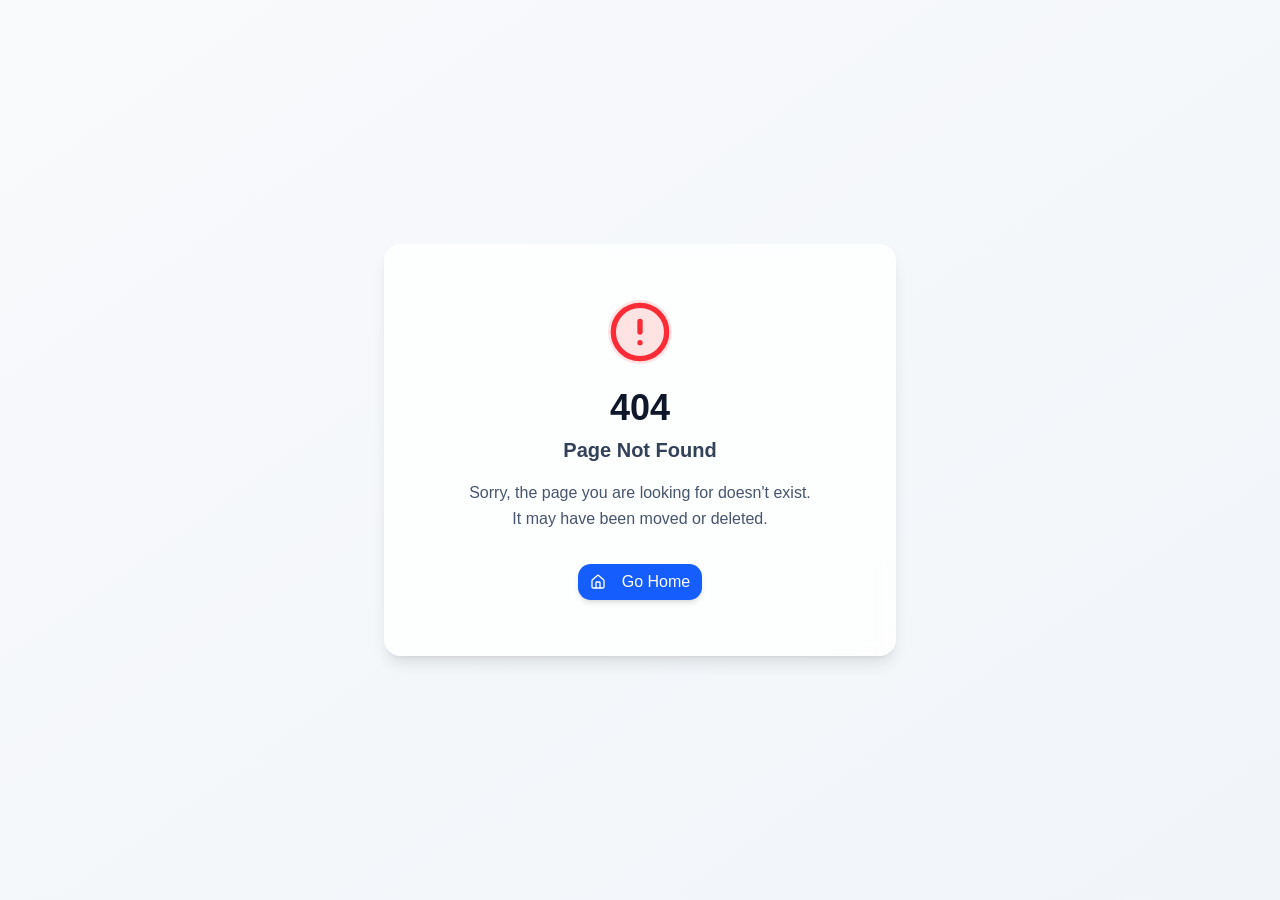
==== commit bf396fa4: "Fix Pages subpath asset paths" ====
--- a/site/index.html
+++ b/site/index.html
@@ -9,8 +9,8 @@
     <title>FlowPilot AI Workflow Agent</title>
     <meta name="description" content="AI-powered CRM intake, workflow routing, approvals, and operations visibility." />
 
-    <script type="module" crossorigin src="/assets/index-KkXQKUZi.js"></script>
-    <link rel="stylesheet" crossorigin href="/assets/index-B0AUZnfq.css">
+    <script type="module" crossorigin src="./assets/index-KkXQKUZi.js"></script>
+    <link rel="stylesheet" crossorigin href="./assets/index-B0AUZnfq.css">
   </head>
 
   <body>
--- a/site/assets/index-B0AUZnfq.css
+++ b/site/assets/index-B0AUZnfq.css
@@ -0,0 +1 @@
+@import"https://fonts.googleapis.com/css2?family=DM+Sans:wght@400;500;600;700&family=Space+Grotesk:wght@500;600;700&display=swap";@font-face{font-display:block;font-family:KaTeX_AMS;font-style:normal;font-weight:400;src:url(/assets/KaTeX_AMS-Regular-BQhdFMY1.woff2) format("woff2"),url(/assets/KaTeX_AMS-Regular-DMm9YOAa.woff) format("woff"),url(/assets/KaTeX_AMS-Regular-DRggAlZN.ttf) format("truetype")}@font-face{font-display:block;font-family:KaTeX_Caligraphic;font-style:normal;font-weight:700;src:url(/assets/KaTeX_Caligraphic-Bold-Dq_IR9rO.woff2) format("woff2"),url(/assets/KaTeX_Caligraphic-Bold-BEiXGLvX.woff) format("woff"),url(/assets/KaTeX_Caligraphic-Bold-ATXxdsX0.ttf) format("truetype")}@font-face{font-display:block;font-family:KaTeX_Caligraphic;font-style:normal;font-weight:400;src:url(/assets/KaTeX_Caligraphic-Regular-Di6jR-x-.woff2) format("woff2"),url(/assets/KaTeX_Caligraphic-Regular-CTRA-rTL.woff) format("woff"),url(/assets/KaTeX_Caligraphic-Regular-wX97UBjC.ttf) format("truetype")}@font-face{font-display:block;font-family:KaTeX_Fraktur;font-style:normal;font-weight:700;src:url(/assets/KaTeX_Fraktur-Bold-CL6g_b3V.woff2) format("woff2"),url(/assets/KaTeX_Fraktur-Bold-BsDP51OF.woff) format("woff"),url(/assets/KaTeX_Fraktur-Bold-BdnERNNW.ttf) format("truetype")}@font-face{font-display:block;font-family:KaTeX_Fraktur;font-style:normal;font-weight:400;src:url(/assets/KaTeX_Fraktur-Regular-CTYiF6lA.woff2) format("woff2"),url(/assets/KaTeX_Fraktur-Regular-Dxdc4cR9.woff) format("woff"),url(/assets/KaTeX_Fraktur-Regular-CB_wures.ttf) format("truetype")}@font-face{font-display:block;font-family:KaTeX_Main;font-style:normal;font-weight:700;src:url(/assets/KaTeX_Main-Bold-Cx986IdX.woff2) format("woff2"),url(/assets/KaTeX_Main-Bold-Jm3AIy58.woff) format("woff"),url(/assets/KaTeX_Main-Bold-waoOVXN0.ttf) format("truetype")}@font-face{font-display:block;font-family:KaTeX_Main;font-style:italic;font-weight:700;src:url(/assets/KaTeX_Main-BoldItalic-DxDJ3AOS.woff2) format("woff2"),url(/assets/KaTeX_Main-BoldItalic-SpSLRI95.woff) format("woff"),url(/assets/KaTeX_Main-BoldItalic-DzxPMmG6.ttf) format("truetype")}@font-face{font-display:block;font-family:KaTeX_Main;font-style:italic;font-weight:400;src:url(/assets/KaTeX_Main-Italic-NWA7e6Wa.woff2) format("woff2"),url(/assets/KaTeX_Main-Italic-BMLOBm91.woff) format("woff"),url(/assets/KaTeX_Main-Italic-3WenGoN9.ttf) format("truetype")}@font-face{font-display:block;font-family:KaTeX_Main;font-style:normal;font-weight:400;src:url(/assets/KaTeX_Main-Regular-B22Nviop.woff2) format("woff2"),url(/assets/KaTeX_Main-Regular-Dr94JaBh.woff) format("woff"),url(/assets/KaTeX_Main-Regular-ypZvNtVU.ttf) format("truetype")}@font-face{font-display:block;font-family:KaTeX_Math;font-style:italic;font-weight:700;src:url(/assets/KaTeX_Math-BoldItalic-CZnvNsCZ.woff2) format("woff2"),url(/assets/KaTeX_Math-BoldItalic-iY-2wyZ7.woff) format("woff"),url(/assets/KaTeX_Math-BoldItalic-B3XSjfu4.ttf) format("truetype")}@font-face{font-display:block;font-family:KaTeX_Math;font-style:italic;font-weight:400;src:url(/assets/KaTeX_Math-Italic-t53AETM-.woff2) format("woff2"),url(/assets/KaTeX_Math-Italic-DA0__PXp.woff) format("woff"),url(/assets/KaTeX_Math-Italic-flOr_0UB.ttf) format("truetype")}@font-face{font-display:block;font-family:KaTeX_SansSerif;font-style:normal;font-weight:700;src:url(/assets/KaTeX_SansSerif-Bold-D1sUS0GD.woff2) format("woff2"),url(/assets/KaTeX_SansSerif-Bold-DbIhKOiC.woff) format("woff"),url(/assets/KaTeX_SansSerif-Bold-CFMepnvq.ttf) format("truetype")}@font-face{font-display:block;font-family:KaTeX_SansSerif;font-style:italic;font-weight:400;src:url(/assets/KaTeX_SansSerif-Italic-C3H0VqGB.woff2) format("woff2"),url(/assets/KaTeX_SansSerif-Italic-DN2j7dab.woff) format("woff"),url(/assets/KaTeX_SansSerif-Italic-YYjJ1zSn.ttf) format("truetype")}@font-face{font-display:block;font-family:KaTeX_SansSerif;font-style:normal;font-weight:400;src:url(/assets/KaTeX_SansSerif-Regular-DDBCnlJ7.woff2) format("woff2"),url(/assets/KaTeX_SansSerif-Regular-CS6fqUqJ.woff) format("woff"),url(/assets/KaTeX_SansSerif-Regular-BNo7hRIc.ttf) format("truetype")}@font-face{font-display:block;font-family:KaTeX_Script;font-style:normal;font-weight:400;src:url(/assets/KaTeX_Script-Regular-D3wIWfF6.woff2) format("woff2"),url(/assets/KaTeX_Script-Regular-D5yQViql.woff) format("woff"),url(/assets/KaTeX_Script-Regular-C5JkGWo-.ttf) format("truetype")}@font-face{font-display:block;font-family:KaTeX_Size1;font-style:normal;font-weight:400;src:url(/assets/KaTeX_Size1-Regular-mCD8mA8B.woff2) format("woff2"),url(/assets/KaTeX_Size1-Regular-C195tn64.woff) format("woff"),url(/assets/KaTeX_Size1-Regular-Dbsnue_I.ttf) format("truetype")}@font-face{font-display:block;font-family:KaTeX_Size2;font-style:normal;font-weight:400;src:url(/assets/KaTeX_Size2-Regular-Dy4dx90m.woff2) format("woff2"),url(/assets/KaTeX_Size2-Regular-oD1tc_U0.woff) format("woff"),url(/assets/KaTeX_Size2-Regular-B7gKUWhC.ttf) format("truetype")}@font-face{font-display:block;font-family:KaTeX_Size3;font-style:normal;font-weight:400;src:url([data-uri]) format("woff2"),url(/assets/KaTeX_Size3-Regular-CTq5MqoE.woff) format("woff"),url(/assets/KaTeX_Size3-Regular-DgpXs0kz.ttf) format("truetype")}@font-face{font-display:block;font-family:KaTeX_Size4;font-style:normal;font-weight:400;src:url(/assets/KaTeX_Size4-Regular-Dl5lxZxV.woff2) format("woff2"),url(/assets/KaTeX_Size4-Regular-BF-4gkZK.woff) format("woff"),url(/assets/KaTeX_Size4-Regular-DWFBv043.ttf) format("truetype")}@font-face{font-display:block;font-family:KaTeX_Typewriter;font-style:normal;font-weight:400;src:url(/assets/KaTeX_Typewriter-Regular-CO6r4hn1.woff2) format("woff2"),url(/assets/KaTeX_Typewriter-Regular-C0xS9mPB.woff) format("woff"),url(/assets/KaTeX_Typewriter-Regular-D3Ib7_Hf.ttf) format("truetype")}.katex{font: 1.21em KaTeX_Main,Times New Roman,serif;line-height:1.2;text-indent:0;text-rendering:auto}.katex *{-ms-high-contrast-adjust:none!important;border-color:currentColor}.katex .katex-version:after{content:"0.16.25"}.katex .katex-mathml{clip:rect(1px,1px,1px,1px);border:0;height:1px;overflow:hidden;padding:0;position:absolute;width:1px}.katex .katex-html>.newline{display:block}.katex .base{position:relative;white-space:nowrap;width:-webkit-min-content;width:-moz-min-content;width:min-content}.katex .base,.katex .strut{display:inline-block}.katex .textbf{font-weight:700}.katex .textit{font-style:italic}.katex .textrm{font-family:KaTeX_Main}.katex .textsf{font-family:KaTeX_SansSerif}.katex .texttt{font-family:KaTeX_Typewriter}.katex .mathnormal{font-family:KaTeX_Math;font-style:italic}.katex .mathit{font-family:KaTeX_Main;font-style:italic}.katex .mathrm{font-style:normal}.katex .mathbf{font-family:KaTeX_Main;font-weight:700}.katex .boldsymbol{font-family:KaTeX_Math;font-style:italic;font-weight:700}.katex .amsrm,.katex .mathbb,.katex .textbb{font-family:KaTeX_AMS}.katex .mathcal{font-family:KaTeX_Caligraphic}.katex .mathfrak,.katex .textfrak{font-family:KaTeX_Fraktur}.katex .mathboldfrak,.katex .textboldfrak{font-family:KaTeX_Fraktur;font-weight:700}.katex .mathtt{font-family:KaTeX_Typewriter}.katex .mathscr,.katex .textscr{font-family:KaTeX_Script}.katex .mathsf,.katex .textsf{font-family:KaTeX_SansSerif}.katex .mathboldsf,.katex .textboldsf{font-family:KaTeX_SansSerif;font-weight:700}.katex .mathitsf,.katex .mathsfit,.katex .textitsf{font-family:KaTeX_SansSerif;font-style:italic}.katex .mainrm{font-family:KaTeX_Main;font-style:normal}.katex .vlist-t{border-collapse:collapse;display:inline-table;table-layout:fixed}.katex .vlist-r{display:table-row}.katex .vlist{display:table-cell;position:relative;vertical-align:bottom}.katex .vlist>span{display:block;height:0;position:relative}.katex .vlist>span>span{display:inline-block}.katex .vlist>span>.pstrut{overflow:hidden;width:0}.katex .vlist-t2{margin-right:-2px}.katex .vlist-s{display:table-cell;font-size:1px;min-width:2px;vertical-align:bottom;width:2px}.katex .vbox{align-items:baseline;display:inline-flex;flex-direction:column}.katex .hbox{width:100%}.katex .hbox,.katex .thinbox{display:inline-flex;flex-direction:row}.katex .thinbox{max-width:0;width:0}.katex .msupsub{text-align:left}.katex .mfrac>span>span{text-align:center}.katex .mfrac .frac-line{border-bottom-style:solid;display:inline-block;width:100%}.katex .hdashline,.katex .hline,.katex .mfrac .frac-line,.katex .overline .overline-line,.katex .rule,.katex .underline .underline-line{min-height:1px}.katex .mspace{display:inline-block}.katex .clap,.katex .llap,.katex .rlap{position:relative;width:0}.katex .clap>.inner,.katex .llap>.inner,.katex .rlap>.inner{position:absolute}.katex .clap>.fix,.katex .llap>.fix,.katex .rlap>.fix{display:inline-block}.katex .llap>.inner{right:0}.katex .clap>.inner,.katex .rlap>.inner{left:0}.katex .clap>.inner>span{margin-left:-50%;margin-right:50%}.katex .rule{border:0 solid;display:inline-block;position:relative}.katex .hline,.katex .overline .overline-line,.katex .underline .underline-line{border-bottom-style:solid;display:inline-block;width:100%}.katex .hdashline{border-bottom-style:dashed;display:inline-block;width:100%}.katex .sqrt>.root{margin-left:.2777777778em;margin-right:-.5555555556em}.katex .fontsize-ensurer.reset-size1.size1,.katex .sizing.reset-size1.size1{font-size:1em}.katex .fontsize-ensurer.reset-size1.size2,.katex .sizing.reset-size1.size2{font-size:1.2em}.katex .fontsize-ensurer.reset-size1.size3,.katex .sizing.reset-size1.size3{font-size:1.4em}.katex .fontsize-ensurer.reset-size1.size4,.katex .sizing.reset-size1.size4{font-size:1.6em}.katex .fontsize-ensurer.reset-size1.size5,.katex .sizing.reset-size1.size5{font-size:1.8em}.katex .fontsize-ensurer.reset-size1.size6,.katex .sizing.reset-size1.size6{font-size:2em}.katex .fontsize-ensurer.reset-size1.size7,.katex .sizing.reset-size1.size7{font-size:2.4em}.katex .fontsize-ensurer.reset-size1.size8,.katex .sizing.reset-size1.size8{font-size:2.88em}.katex .fontsize-ensurer.reset-size1.size9,.katex .sizing.reset-size1.size9{font-size:3.456em}.katex .fontsize-ensurer.reset-size1.size10,.katex .sizing.reset-size1.size10{font-size:4.148em}.katex .fontsize-ensurer.reset-size1.size11,.katex .sizing.reset-size1.size11{font-size:4.976em}.katex .fontsize-ensurer.reset-size2.size1,.katex .sizing.reset-size2.size1{font-size:.8333333333em}.katex .fontsize-ensurer.reset-size2.size2,.katex .sizing.reset-size2.size2{font-size:1em}.katex .fontsize-ensurer.reset-size2.size3,.katex .sizing.reset-size2.size3{font-size:1.1666666667em}.katex .fontsize-ensurer.reset-size2.size4,.katex .sizing.reset-size2.size4{font-size:1.3333333333em}.katex .fontsize-ensurer.reset-size2.size5,.katex .sizing.reset-size2.size5{font-size:1.5em}.katex .fontsize-ensurer.reset-size2.size6,.katex .sizing.reset-size2.size6{font-size:1.6666666667em}.katex .fontsize-ensurer.reset-size2.size7,.katex .sizing.reset-size2.size7{font-size:2em}.katex .fontsize-ensurer.reset-size2.size8,.katex .sizing.reset-size2.size8{font-size:2.4em}.katex .fontsize-ensurer.reset-size2.size9,.katex .sizing.reset-size2.size9{font-size:2.88em}.katex .fontsize-ensurer.reset-size2.size10,.katex .sizing.reset-size2.size10{font-size:3.4566666667em}.katex .fontsize-ensurer.reset-size2.size11,.katex .sizing.reset-size2.size11{font-size:4.1466666667em}.katex .fontsize-ensurer.reset-size3.size1,.katex .sizing.reset-size3.size1{font-size:.7142857143em}.katex .fontsize-ensurer.reset-size3.size2,.katex .sizing.reset-size3.size2{font-size:.8571428571em}.katex .fontsize-ensurer.reset-size3.size3,.katex .sizing.reset-size3.size3{font-size:1em}.katex .fontsize-ensurer.reset-size3.size4,.katex .sizing.reset-size3.size4{font-size:1.1428571429em}.katex .fontsize-ensurer.reset-size3.size5,.katex .sizing.reset-size3.size5{font-size:1.2857142857em}.katex .fontsize-ensurer.reset-size3.size6,.katex .sizing.reset-size3.size6{font-size:1.4285714286em}.katex .fontsize-ensurer.reset-size3.size7,.katex .sizing.reset-size3.size7{font-size:1.7142857143em}.katex .fontsize-ensurer.reset-size3.size8,.katex .sizing.reset-size3.size8{font-size:2.0571428571em}.katex .fontsize-ensurer.reset-size3.size9,.katex .sizing.reset-size3.size9{font-size:2.4685714286em}.katex .fontsize-ensurer.reset-size3.size10,.katex .sizing.reset-size3.size10{font-size:2.9628571429em}.katex .fontsize-ensurer.reset-size3.size11,.katex .sizing.reset-size3.size11{font-size:3.5542857143em}.katex .fontsize-ensurer.reset-size4.size1,.katex .sizing.reset-size4.size1{font-size:.625em}.katex .fontsize-ensurer.reset-size4.size2,.katex .sizing.reset-size4.size2{font-size:.75em}.katex .fontsize-ensurer.reset-size4.size3,.katex .sizing.reset-size4.size3{font-size:.875em}.katex .fontsize-ensurer.reset-size4.size4,.katex .sizing.reset-size4.size4{font-size:1em}.katex .fontsize-ensurer.reset-size4.size5,.katex .sizing.reset-size4.size5{font-size:1.125em}.katex .fontsize-ensurer.reset-size4.size6,.katex .sizing.reset-size4.size6{font-size:1.25em}.katex .fontsize-ensurer.reset-size4.size7,.katex .sizing.reset-size4.size7{font-size:1.5em}.katex .fontsize-ensurer.reset-size4.size8,.katex .sizing.reset-size4.size8{font-size:1.8em}.katex .fontsize-ensurer.reset-size4.size9,.katex .sizing.reset-size4.size9{font-size:2.16em}.katex .fontsize-ensurer.reset-size4.size10,.katex .sizing.reset-size4.size10{font-size:2.5925em}.katex .fontsize-ensurer.reset-size4.size11,.katex .sizing.reset-size4.size11{font-size:3.11em}.katex .fontsize-ensurer.reset-size5.size1,.katex .sizing.reset-size5.size1{font-size:.5555555556em}.katex .fontsize-ensurer.reset-size5.size2,.katex .sizing.reset-size5.size2{font-size:.6666666667em}.katex .fontsize-ensurer.reset-size5.size3,.katex .sizing.reset-size5.size3{font-size:.7777777778em}.katex .fontsize-ensurer.reset-size5.size4,.katex .sizing.reset-size5.size4{font-size:.8888888889em}.katex .fontsize-ensurer.reset-size5.size5,.katex .sizing.reset-size5.size5{font-size:1em}.katex .fontsize-ensurer.reset-size5.size6,.katex .sizing.reset-size5.size6{font-size:1.1111111111em}.katex .fontsize-ensurer.reset-size5.size7,.katex .sizing.reset-size5.size7{font-size:1.3333333333em}.katex .fontsize-ensurer.reset-size5.size8,.katex .sizing.reset-size5.size8{font-size:1.6em}.katex .fontsize-ensurer.reset-size5.size9,.katex .sizing.reset-size5.size9{font-size:1.92em}.katex .fontsize-ensurer.reset-size5.size10,.katex .sizing.reset-size5.size10{font-size:2.3044444444em}.katex .fontsize-ensurer.reset-size5.size11,.katex .sizing.reset-size5.size11{font-size:2.7644444444em}.katex .fontsize-ensurer.reset-size6.size1,.katex .sizing.reset-size6.size1{font-size:.5em}.katex .fontsize-ensurer.reset-size6.size2,.katex .sizing.reset-size6.size2{font-size:.6em}.katex .fontsize-ensurer.reset-size6.size3,.katex .sizing.reset-size6.size3{font-size:.7em}.katex .fontsize-ensurer.reset-size6.size4,.katex .sizing.reset-size6.size4{font-size:.8em}.katex .fontsize-ensurer.reset-size6.size5,.katex .sizing.reset-size6.size5{font-size:.9em}.katex .fontsize-ensurer.reset-size6.size6,.katex .sizing.reset-size6.size6{font-size:1em}.katex .fontsize-ensurer.reset-size6.size7,.katex .sizing.reset-size6.size7{font-size:1.2em}.katex .fontsize-ensurer.reset-size6.size8,.katex .sizing.reset-size6.size8{font-size:1.44em}.katex .fontsize-ensurer.reset-size6.size9,.katex .sizing.reset-size6.size9{font-size:1.728em}.katex .fontsize-ensurer.reset-size6.size10,.katex .sizing.reset-size6.size10{font-size:2.074em}.katex .fontsize-ensurer.reset-size6.size11,.katex .sizing.reset-size6.size11{font-size:2.488em}.katex .fontsize-ensurer.reset-size7.size1,.katex .sizing.reset-size7.size1{font-size:.4166666667em}.katex .fontsize-ensurer.reset-size7.size2,.katex .sizing.reset-size7.size2{font-size:.5em}.katex .fontsize-ensurer.reset-size7.size3,.katex .sizing.reset-size7.size3{font-size:.5833333333em}.katex .fontsize-ensurer.reset-size7.size4,.katex .sizing.reset-size7.size4{font-size:.6666666667em}.katex .fontsize-ensurer.reset-size7.size5,.katex .sizing.reset-size7.size5{font-size:.75em}.katex .fontsize-ensurer.reset-size7.size6,.katex .sizing.reset-size7.size6{font-size:.8333333333em}.katex .fontsize-ensurer.reset-size7.size7,.katex .sizing.reset-size7.size7{font-size:1em}.katex .fontsize-ensurer.reset-size7.size8,.katex .sizing.reset-size7.size8{font-size:1.2em}.katex .fontsize-ensurer.reset-size7.size9,.katex .sizing.reset-size7.size9{font-size:1.44em}.katex .fontsize-ensurer.reset-size7.size10,.katex .sizing.reset-size7.size10{font-size:1.7283333333em}.katex .fontsize-ensurer.reset-size7.size11,.katex .sizing.reset-size7.size11{font-size:2.0733333333em}.katex .fontsize-ensurer.reset-size8.size1,.katex .sizing.reset-size8.size1{font-size:.3472222222em}.katex .fontsize-ensurer.reset-size8.size2,.katex .sizing.reset-size8.size2{font-size:.4166666667em}.katex .fontsize-ensurer.reset-size8.size3,.katex .sizing.reset-size8.size3{font-size:.4861111111em}.katex .fontsize-ensurer.reset-size8.size4,.katex .sizing.reset-size8.size4{font-size:.5555555556em}.katex .fontsize-ensurer.reset-size8.size5,.katex .sizing.reset-size8.size5{font-size:.625em}.katex .fontsize-ensurer.reset-size8.size6,.katex .sizing.reset-size8.size6{font-size:.6944444444em}.katex .fontsize-ensurer.reset-size8.size7,.katex .sizing.reset-size8.size7{font-size:.8333333333em}.katex .fontsize-ensurer.reset-size8.size8,.katex .sizing.reset-size8.size8{font-size:1em}.katex .fontsize-ensurer.reset-size8.size9,.katex .sizing.reset-size8.size9{font-size:1.2em}.katex .fontsize-ensurer.reset-size8.size10,.katex .sizing.reset-size8.size10{font-size:1.4402777778em}.katex .fontsize-ensurer.reset-size8.size11,.katex .sizing.reset-size8.size11{font-size:1.7277777778em}.katex .fontsize-ensurer.reset-size9.size1,.katex .sizing.reset-size9.size1{font-size:.2893518519em}.katex .fontsize-ensurer.reset-size9.size2,.katex .sizing.reset-size9.size2{font-size:.3472222222em}.katex .fontsize-ensurer.reset-size9.size3,.katex .sizing.reset-size9.size3{font-size:.4050925926em}.katex .fontsize-ensurer.reset-size9.size4,.katex .sizing.reset-size9.size4{font-size:.462962963em}.katex .fontsize-ensurer.reset-size9.size5,.katex .sizing.reset-size9.size5{font-size:.5208333333em}.katex .fontsize-ensurer.reset-size9.size6,.katex .sizing.reset-size9.size6{font-size:.5787037037em}.katex .fontsize-ensurer.reset-size9.size7,.katex .sizing.reset-size9.size7{font-size:.6944444444em}.katex .fontsize-ensurer.reset-size9.size8,.katex .sizing.reset-size9.size8{font-size:.8333333333em}.katex .fontsize-ensurer.reset-size9.size9,.katex .sizing.reset-size9.size9{font-size:1em}.katex .fontsize-ensurer.reset-size9.size10,.katex .sizing.reset-size9.size10{font-size:1.2002314815em}.katex .fontsize-ensurer.reset-size9.size11,.katex .sizing.reset-size9.size11{font-size:1.4398148148em}.katex .fontsize-ensurer.reset-size10.size1,.katex .sizing.reset-size10.size1{font-size:.2410800386em}.katex .fontsize-ensurer.reset-size10.size2,.katex .sizing.reset-size10.size2{font-size:.2892960463em}.katex .fontsize-ensurer.reset-size10.size3,.katex .sizing.reset-size10.size3{font-size:.337512054em}.katex .fontsize-ensurer.reset-size10.size4,.katex .sizing.reset-size10.size4{font-size:.3857280617em}.katex .fontsize-ensurer.reset-size10.size5,.katex .sizing.reset-size10.size5{font-size:.4339440694em}.katex .fontsize-ensurer.reset-size10.size6,.katex .sizing.reset-size10.size6{font-size:.4821600771em}.katex .fontsize-ensurer.reset-size10.size7,.katex .sizing.reset-size10.size7{font-size:.5785920926em}.katex .fontsize-ensurer.reset-size10.size8,.katex .sizing.reset-size10.size8{font-size:.6943105111em}.katex .fontsize-ensurer.reset-size10.size9,.katex .sizing.reset-size10.size9{font-size:.8331726133em}.katex .fontsize-ensurer.reset-size10.size10,.katex .sizing.reset-size10.size10{font-size:1em}.katex .fontsize-ensurer.reset-size10.size11,.katex .sizing.reset-size10.size11{font-size:1.1996142719em}.katex .fontsize-ensurer.reset-size11.size1,.katex .sizing.reset-size11.size1{font-size:.2009646302em}.katex .fontsize-ensurer.reset-size11.size2,.katex .sizing.reset-size11.size2{font-size:.2411575563em}.katex .fontsize-ensurer.reset-size11.size3,.katex .sizing.reset-size11.size3{font-size:.2813504823em}.katex .fontsize-ensurer.reset-size11.size4,.katex .sizing.reset-size11.size4{font-size:.3215434084em}.katex .fontsize-ensurer.reset-size11.size5,.katex .sizing.reset-size11.size5{font-size:.3617363344em}.katex .fontsize-ensurer.reset-size11.size6,.katex .sizing.reset-size11.size6{font-size:.4019292605em}.katex .fontsize-ensurer.reset-size11.size7,.katex .sizing.reset-size11.size7{font-size:.4823151125em}.katex .fontsize-ensurer.reset-size11.size8,.katex .sizing.reset-size11.size8{font-size:.578778135em}.katex .fontsize-ensurer.reset-size11.size9,.katex .sizing.reset-size11.size9{font-size:.6945337621em}.katex .fontsize-ensurer.reset-size11.size10,.katex .sizing.reset-size11.size10{font-size:.8336012862em}.katex .fontsize-ensurer.reset-size11.size11,.katex .sizing.reset-size11.size11{font-size:1em}.katex .delimsizing.size1{font-family:KaTeX_Size1}.katex .delimsizing.size2{font-family:KaTeX_Size2}.katex .delimsizing.size3{font-family:KaTeX_Size3}.katex .delimsizing.size4{font-family:KaTeX_Size4}.katex .delimsizing.mult .delim-size1>span{font-family:KaTeX_Size1}.katex .delimsizing.mult .delim-size4>span{font-family:KaTeX_Size4}.katex .nulldelimiter{display:inline-block;width:.12em}.katex .delimcenter,.katex .op-symbol{position:relative}.katex .op-symbol.small-op{font-family:KaTeX_Size1}.katex .op-symbol.large-op{font-family:KaTeX_Size2}.katex .accent>.vlist-t,.katex .op-limits>.vlist-t{text-align:center}.katex .accent .accent-body{position:relative}.katex .accent .accent-body:not(.accent-full){width:0}.katex .overlay{display:block}.katex .mtable .vertical-separator{display:inline-block;min-width:1px}.katex .mtable .arraycolsep{display:inline-block}.katex .mtable .col-align-c>.vlist-t{text-align:center}.katex .mtable .col-align-l>.vlist-t{text-align:left}.katex .mtable .col-align-r>.vlist-t{text-align:right}.katex .svg-align{text-align:left}.katex svg{fill:currentColor;stroke:currentColor;fill-rule:nonzero;fill-opacity:1;stroke-width:1;stroke-linecap:butt;stroke-linejoin:miter;stroke-miterlimit:4;stroke-dasharray:none;stroke-dashoffset:0;stroke-opacity:1;display:block;height:inherit;position:absolute;width:100%}.katex svg path{stroke:none}.katex img{border-style:none;max-height:none;max-width:none;min-height:0;min-width:0}.katex .stretchy{display:block;overflow:hidden;position:relative;width:100%}.katex .stretchy:after,.katex .stretchy:before{content:""}.katex .hide-tail{overflow:hidden;position:relative;width:100%}.katex .halfarrow-left{left:0;overflow:hidden;position:absolute;width:50.2%}.katex .halfarrow-right{overflow:hidden;position:absolute;right:0;width:50.2%}.katex .brace-left{left:0;overflow:hidden;position:absolute;width:25.1%}.katex .brace-center{left:25%;overflow:hidden;position:absolute;width:50%}.katex .brace-right{overflow:hidden;position:absolute;right:0;width:25.1%}.katex .x-arrow-pad{padding:0 .5em}.katex .cd-arrow-pad{padding:0 .55556em 0 .27778em}.katex .mover,.katex .munder,.katex .x-arrow{text-align:center}.katex .boxpad{padding:0 .3em}.katex .fbox,.katex .fcolorbox{border:.04em solid;box-sizing:border-box}.katex .cancel-pad{padding:0 .2em}.katex .cancel-lap{margin-left:-.2em;margin-right:-.2em}.katex .sout{border-bottom-style:solid;border-bottom-width:.08em}.katex .angl{border-right:.049em solid;border-top:.049em solid;box-sizing:border-box;margin-right:.03889em}.katex .anglpad{padding:0 .03889em}.katex .eqn-num:before{content:"(" counter(katexEqnNo) ")";counter-increment:katexEqnNo}.katex .mml-eqn-num:before{content:"(" counter(mmlEqnNo) ")";counter-increment:mmlEqnNo}.katex .mtr-glue{width:50%}.katex .cd-vert-arrow{display:inline-block;position:relative}.katex .cd-label-left{display:inline-block;position:absolute;right:calc(50% + .3em);text-align:left}.katex .cd-label-right{display:inline-block;left:calc(50% + .3em);position:absolute;text-align:right}.katex-display{display:block;margin:1em 0;text-align:center}.katex-display>.katex{display:block;text-align:center;white-space:nowrap}.katex-display>.katex>.katex-html{display:block;position:relative}.katex-display>.katex>.katex-html>.tag{position:absolute;right:0}.katex-display.leqno>.katex>.katex-html>.tag{left:0;right:auto}.katex-display.fleqn>.katex{padding-left:2em;text-align:left}body{counter-reset:katexEqnNo mmlEqnNo}@layer components;/*! tailwindcss v4.1.14 | MIT License | https://tailwindcss.com */@layer properties{@supports (((-webkit-hyphens:none)) and (not (margin-trim:inline))) or ((-moz-orient:inline) and (not (color:rgb(from red r g b)))){*,:before,:after,::backdrop{--tw-translate-x:0;--tw-translate-y:0;--tw-translate-z:0;--tw-rotate-x:initial;--tw-rotate-y:initial;--tw-rotate-z:initial;--tw-skew-x:initial;--tw-skew-y:initial;--tw-space-y-reverse:0;--tw-space-x-reverse:0;--tw-divide-y-reverse:0;--tw-border-style:solid;--tw-gradient-position:initial;--tw-gradient-from:#0000;--tw-gradient-via:#0000;--tw-gradient-to:#0000;--tw-gradient-stops:initial;--tw-gradient-via-stops:initial;--tw-gradient-from-position:0%;--tw-gradient-via-position:50%;--tw-gradient-to-position:100%;--tw-leading:initial;--tw-font-weight:initial;--tw-tracking:initial;--tw-ordinal:initial;--tw-slashed-zero:initial;--tw-numeric-figure:initial;--tw-numeric-spacing:initial;--tw-numeric-fraction:initial;--tw-shadow:0 0 #0000;--tw-shadow-color:initial;--tw-shadow-alpha:100%;--tw-inset-shadow:0 0 #0000;--tw-inset-shadow-color:initial;--tw-inset-shadow-alpha:100%;--tw-ring-color:initial;--tw-ring-shadow:0 0 #0000;--tw-inset-ring-color:initial;--tw-inset-ring-shadow:0 0 #0000;--tw-ring-inset:initial;--tw-ring-offset-width:0px;--tw-ring-offset-color:#fff;--tw-ring-offset-shadow:0 0 #0000;--tw-outline-style:solid;--tw-blur:initial;--tw-brightness:initial;--tw-contrast:initial;--tw-grayscale:initial;--tw-hue-rotate:initial;--tw-invert:initial;--tw-opacity:initial;--tw-saturate:initial;--tw-sepia:initial;--tw-drop-shadow:initial;--tw-drop-shadow-color:initial;--tw-drop-shadow-alpha:100%;--tw-drop-shadow-size:initial;--tw-backdrop-blur:initial;--tw-backdrop-brightness:initial;--tw-backdrop-contrast:initial;--tw-backdrop-grayscale:initial;--tw-backdrop-hue-rotate:initial;--tw-backdrop-invert:initial;--tw-backdrop-opacity:initial;--tw-backdrop-saturate:initial;--tw-backdrop-sepia:initial;--tw-duration:initial;--tw-ease:initial;--tw-content:"";--tw-animation-delay:0s;--tw-animation-direction:normal;--tw-animation-duration:initial;--tw-animation-fill-mode:none;--tw-animation-iteration-count:1;--tw-enter-blur:0;--tw-enter-opacity:1;--tw-enter-rotate:0;--tw-enter-scale:1;--tw-enter-translate-x:0;--tw-enter-translate-y:0;--tw-exit-blur:0;--tw-exit-opacity:1;--tw-exit-rotate:0;--tw-exit-scale:1;--tw-exit-translate-x:0;--tw-exit-translate-y:0}}}@layer theme{:root,:host{--font-mono:ui-monospace,SFMono-Regular,Menlo,Monaco,Consolas,"Liberation Mono","Courier New",monospace;--color-red-50:oklch(97.1% .013 17.38);--color-red-100:oklch(93.6% .032 17.717);--color-red-200:oklch(88.5% .062 18.334);--color-red-500:oklch(63.7% .237 25.331);--color-red-800:oklch(44.4% .177 26.899);--color-orange-50:oklch(98% .016 73.684);--color-orange-700:oklch(55.3% .195 38.402);--color-amber-50:oklch(98.7% .022 95.277);--color-amber-100:oklch(96.2% .059 95.617);--color-amber-200:oklch(92.4% .12 95.746);--color-amber-600:oklch(66.6% .179 58.318);--color-amber-700:oklch(55.5% .163 48.998);--color-amber-800:oklch(47.3% .137 46.201);--color-emerald-50:oklch(97.9% .021 166.113);--color-emerald-100:oklch(95% .052 163.051);--color-emerald-200:oklch(90.5% .093 164.15);--color-emerald-400:oklch(76.5% .177 163.223);--color-emerald-500:oklch(69.6% .17 162.48);--color-emerald-600:oklch(59.6% .145 163.225);--color-emerald-700:oklch(50.8% .118 165.612);--color-emerald-800:oklch(43.2% .095 166.913);--color-emerald-950:oklch(26.2% .051 172.552);--color-teal-50:oklch(98.4% .014 180.72);--color-teal-200:oklch(91% .096 180.426);--color-teal-700:oklch(51.1% .096 186.391);--color-teal-800:oklch(43.7% .078 188.216);--color-cyan-50:oklch(98.4% .019 200.873);--color-cyan-100:oklch(95.6% .045 203.388);--color-cyan-200:oklch(91.7% .08 205.041);--color-cyan-300:oklch(86.5% .127 207.078);--color-cyan-400:oklch(78.9% .154 211.53);--color-cyan-500:oklch(71.5% .143 215.221);--color-cyan-600:oklch(60.9% .126 221.723);--color-cyan-700:oklch(52% .105 223.128);--color-blue-50:oklch(97% .014 254.604);--color-blue-200:oklch(88.2% .059 254.128);--color-blue-600:oklch(54.6% .245 262.881);--color-blue-700:oklch(48.8% .243 264.376);--color-indigo-50:oklch(96.2% .018 272.314);--color-indigo-100:oklch(93% .034 272.788);--color-indigo-500:oklch(58.5% .233 277.117);--color-indigo-600:oklch(51.1% .262 276.966);--color-indigo-700:oklch(45.7% .24 277.023);--color-violet-50:oklch(96.9% .016 293.756);--color-violet-100:oklch(94.3% .029 294.588);--color-violet-200:oklch(89.4% .057 293.283);--color-violet-300:oklch(81.1% .111 293.571);--color-violet-600:oklch(54.1% .281 293.009);--color-violet-700:oklch(49.1% .27 292.581);--color-violet-800:oklch(43.2% .232 292.759);--color-violet-900:oklch(38% .189 293.745);--color-rose-50:oklch(96.9% .015 12.422);--color-rose-100:oklch(94.1% .03 12.58);--color-rose-200:oklch(89.2% .058 10.001);--color-rose-600:oklch(58.6% .253 17.585);--color-rose-700:oklch(51.4% .222 16.935);--color-slate-50:oklch(98.4% .003 247.858);--color-slate-100:oklch(96.8% .007 247.896);--color-slate-200:oklch(92.9% .013 255.508);--color-slate-300:oklch(86.9% .022 252.894);--color-slate-400:oklch(70.4% .04 256.788);--color-slate-500:oklch(55.4% .046 257.417);--color-slate-600:oklch(44.6% .043 257.281);--color-slate-700:oklch(37.2% .044 257.287);--color-slate-800:oklch(27.9% .041 260.031);--color-slate-900:oklch(20.8% .042 265.755);--color-slate-950:oklch(12.9% .042 264.695);--color-black:#000;--color-white:#fff;--spacing:.25rem;--container-xs:20rem;--container-sm:24rem;--container-lg:32rem;--container-xl:36rem;--container-2xl:42rem;--container-3xl:48rem;--container-6xl:72rem;--container-7xl:80rem;--text-xs:.75rem;--text-xs--line-height:calc(1/.75);--text-sm:.875rem;--text-sm--line-height:calc(1.25/.875);--text-base:1rem;--text-base--line-height: 1.5 ;--text-lg:1.125rem;--text-lg--line-height:calc(1.75/1.125);--text-xl:1.25rem;--text-xl--line-height:calc(1.75/1.25);--text-2xl:1.5rem;--text-2xl--line-height:calc(2/1.5);--text-3xl:1.875rem;--text-3xl--line-height: 1.2 ;--text-4xl:2.25rem;--text-4xl--line-height:calc(2.5/2.25);--text-5xl:3rem;--text-5xl--line-height:1;--font-weight-normal:400;--font-weight-medium:500;--font-weight-semibold:600;--font-weight-bold:700;--tracking-tight:-.025em;--tracking-wide:.025em;--tracking-wider:.05em;--tracking-widest:.1em;--leading-snug:1.375;--leading-normal:1.5;--leading-relaxed:1.625;--radius-xs:.125rem;--radius-2xl:1rem;--radius-3xl:1.5rem;--ease-in-out:cubic-bezier(.4,0,.2,1);--animate-spin:spin 1s linear infinite;--animate-pulse:pulse 2s cubic-bezier(.4,0,.6,1)infinite;--blur-sm:8px;--blur-2xl:40px;--blur-3xl:64px;--aspect-video:16/9;--default-transition-duration:.15s;--default-transition-timing-function:cubic-bezier(.4,0,.2,1);--default-font-family:"DM Sans",sans-serif;--default-mono-font-family:var(--font-mono);--color-border:var(--border)}}@layer base{*,:after,:before,::backdrop{box-sizing:border-box;border:0 solid;margin:0;padding:0}::file-selector-button{box-sizing:border-box;border:0 solid;margin:0;padding:0}html,:host{-webkit-text-size-adjust:100%;tab-size:4;line-height:1.5;font-family:var(--default-font-family,ui-sans-serif,system-ui,sans-serif,"Apple Color Emoji","Segoe UI Emoji","Segoe UI Symbol","Noto Color Emoji");font-feature-settings:var(--default-font-feature-settings,normal);font-variation-settings:var(--default-font-variation-settings,normal);-webkit-tap-highlight-color:transparent}hr{height:0;color:inherit;border-top-width:1px}abbr:where([title]){-webkit-text-decoration:underline dotted;text-decoration:underline dotted}h1,h2,h3,h4,h5,h6{font-size:inherit;font-weight:inherit}a{color:inherit;-webkit-text-decoration:inherit;text-decoration:inherit}b,strong{font-weight:bolder}code,kbd,samp,pre{font-family:var(--default-mono-font-family,ui-monospace,SFMono-Regular,Menlo,Monaco,Consolas,"Liberation Mono","Courier New",monospace);font-feature-settings:var(--default-mono-font-feature-settings,normal);font-variation-settings:var(--default-mono-font-variation-settings,normal);font-size:1em}small{font-size:80%}sub,sup{vertical-align:baseline;font-size:75%;line-height:0;position:relative}sub{bottom:-.25em}sup{top:-.5em}table{text-indent:0;border-color:inherit;border-collapse:collapse}:-moz-focusring{outline:auto}progress{vertical-align:baseline}summary{display:list-item}ol,ul,menu{list-style:none}img,svg,video,canvas,audio,iframe,embed,object{vertical-align:middle;display:block}img,video{max-width:100%;height:auto}button,input,select,optgroup,textarea{font:inherit;font-feature-settings:inherit;font-variation-settings:inherit;letter-spacing:inherit;color:inherit;opacity:1;background-color:#0000;border-radius:0}::file-selector-button{font:inherit;font-feature-settings:inherit;font-variation-settings:inherit;letter-spacing:inherit;color:inherit;opacity:1;background-color:#0000;border-radius:0}:where(select:is([multiple],[size])) optgroup{font-weight:bolder}:where(select:is([multiple],[size])) optgroup option{padding-inline-start:20px}::file-selector-button{margin-inline-end:4px}::placeholder{opacity:1}@supports (not ((-webkit-appearance:-apple-pay-button))) or (contain-intrinsic-size:1px){::placeholder{color:currentColor}@supports (color:color-mix(in lab,red,red)){::placeholder{color:color-mix(in oklab,currentcolor 50%,transparent)}}}textarea{resize:vertical}::-webkit-search-decoration{-webkit-appearance:none}::-webkit-date-and-time-value{min-height:1lh;text-align:inherit}::-webkit-datetime-edit{display:inline-flex}::-webkit-datetime-edit-fields-wrapper{padding:0}::-webkit-datetime-edit{padding-block:0}::-webkit-datetime-edit-year-field{padding-block:0}::-webkit-datetime-edit-month-field{padding-block:0}::-webkit-datetime-edit-day-field{padding-block:0}::-webkit-datetime-edit-hour-field{padding-block:0}::-webkit-datetime-edit-minute-field{padding-block:0}::-webkit-datetime-edit-second-field{padding-block:0}::-webkit-datetime-edit-millisecond-field{padding-block:0}::-webkit-datetime-edit-meridiem-field{padding-block:0}::-webkit-calendar-picker-indicator{line-height:1}:-moz-ui-invalid{box-shadow:none}button,input:where([type=button],[type=reset],[type=submit]){appearance:button}::file-selector-button{appearance:button}::-webkit-inner-spin-button{height:auto}::-webkit-outer-spin-button{height:auto}[hidden]:where(:not([hidden=until-found])){display:none!important}}@layer utilities{.\@container\/card-header{container:card-header/inline-size}.\@container\/field-group{container:field-group/inline-size}.pointer-events-none{pointer-events:none}.invisible{visibility:hidden}.sr-only{clip-path:inset(50%);white-space:nowrap;border-width:0;width:1px;height:1px;margin:-1px;padding:0;position:absolute;overflow:hidden}.absolute{position:absolute}.fixed{position:fixed}.relative{position:relative}.static{position:static}.sticky{position:sticky}.inset-0{inset:calc(var(--spacing)*0)}.inset-x-0{inset-inline:calc(var(--spacing)*0)}.inset-y-0{inset-block:calc(var(--spacing)*0)}.-top-12{top:calc(var(--spacing)*-12)}.-top-24{top:calc(var(--spacing)*-24)}.top-0{top:calc(var(--spacing)*0)}.top-1\.5{top:calc(var(--spacing)*1.5)}.top-1\/2{top:50%}.top-3\.5{top:calc(var(--spacing)*3.5)}.top-4{top:calc(var(--spacing)*4)}.top-\[1px\]{top:1px}.top-\[50\%\]{top:50%}.top-\[60\%\]{top:60%}.top-full{top:100%}.-right-12{right:calc(var(--spacing)*-12)}.-right-20{right:calc(var(--spacing)*-20)}.right-0{right:calc(var(--spacing)*0)}.right-1{right:calc(var(--spacing)*1)}.right-2{right:calc(var(--spacing)*2)}.right-3{right:calc(var(--spacing)*3)}.right-4{right:calc(var(--spacing)*4)}.-bottom-12{bottom:calc(var(--spacing)*-12)}.bottom-0{bottom:calc(var(--spacing)*0)}.bottom-4{bottom:calc(var(--spacing)*4)}.-left-12{left:calc(var(--spacing)*-12)}.left-0{left:calc(var(--spacing)*0)}.left-1\/2{left:50%}.left-2{left:calc(var(--spacing)*2)}.left-4{left:calc(var(--spacing)*4)}.left-\[50\%\]{left:50%}.isolate{isolation:isolate}.z-10{z-index:10}.z-20{z-index:20}.z-40{z-index:40}.z-50{z-index:50}.z-\[1\]{z-index:1}.order-first{order:-9999}.order-last{order:9999}.col-start-2{grid-column-start:2}.row-span-2{grid-row:span 2/span 2}.row-start-1{grid-row-start:1}.container{width:100%}@media (min-width:40rem){.container{max-width:40rem}}@media (min-width:48rem){.container{max-width:48rem}}@media (min-width:64rem){.container{max-width:64rem}}@media (min-width:80rem){.container{max-width:80rem}}@media (min-width:96rem){.container{max-width:96rem}}.\!m-0{margin:calc(var(--spacing)*0)!important}.-mx-1{margin-inline:calc(var(--spacing)*-1)}.mx-2{margin-inline:calc(var(--spacing)*2)}.mx-3\.5{margin-inline:calc(var(--spacing)*3.5)}.mx-4{margin-inline:calc(var(--spacing)*4)}.mx-auto{margin-inline:auto}.-my-2{margin-block:calc(var(--spacing)*-2)}.my-0{margin-block:calc(var(--spacing)*0)}.my-0\.5{margin-block:calc(var(--spacing)*.5)}.my-1{margin-block:calc(var(--spacing)*1)}.-mt-4{margin-top:calc(var(--spacing)*-4)}.mt-0\.5{margin-top:calc(var(--spacing)*.5)}.mt-1{margin-top:calc(var(--spacing)*1)}.mt-1\.5{margin-top:calc(var(--spacing)*1.5)}.mt-2{margin-top:calc(var(--spacing)*2)}.mt-3{margin-top:calc(var(--spacing)*3)}.mt-4{margin-top:calc(var(--spacing)*4)}.mt-7{margin-top:calc(var(--spacing)*7)}.mt-12{margin-top:calc(var(--spacing)*12)}.mt-auto{margin-top:auto}.mr-1{margin-right:calc(var(--spacing)*1)}.mr-2{margin-right:calc(var(--spacing)*2)}.mr-3{margin-right:calc(var(--spacing)*3)}.mb-1{margin-bottom:calc(var(--spacing)*1)}.mb-2{margin-bottom:calc(var(--spacing)*2)}.mb-3{margin-bottom:calc(var(--spacing)*3)}.mb-4{margin-bottom:calc(var(--spacing)*4)}.mb-5{margin-bottom:calc(var(--spacing)*5)}.mb-6{margin-bottom:calc(var(--spacing)*6)}.mb-8{margin-bottom:calc(var(--spacing)*8)}.-ml-3{margin-left:calc(var(--spacing)*-3)}.-ml-4{margin-left:calc(var(--spacing)*-4)}.ml-1{margin-left:calc(var(--spacing)*1)}.ml-2{margin-left:calc(var(--spacing)*2)}.ml-4{margin-left:calc(var(--spacing)*4)}.ml-auto{margin-left:auto}.line-clamp-1{-webkit-line-clamp:1;-webkit-box-orient:vertical;display:-webkit-box;overflow:hidden}.line-clamp-2{-webkit-line-clamp:2;-webkit-box-orient:vertical;display:-webkit-box;overflow:hidden}.block{display:block}.flex{display:flex}.grid{display:grid}.hidden{display:none}.inline-flex{display:inline-flex}.table{display:table}.table-caption{display:table-caption}.table-cell{display:table-cell}.table-row{display:table-row}.field-sizing-content{field-sizing:content}.aspect-square{aspect-ratio:1}.aspect-video{aspect-ratio:var(--aspect-video)}.size-\(--cell-size\){width:var(--cell-size);height:var(--cell-size)}.size-2{width:calc(var(--spacing)*2);height:calc(var(--spacing)*2)}.size-2\.5{width:calc(var(--spacing)*2.5);height:calc(var(--spacing)*2.5)}.size-3{width:calc(var(--spacing)*3);height:calc(var(--spacing)*3)}.size-3\.5{width:calc(var(--spacing)*3.5);height:calc(var(--spacing)*3.5)}.size-4{width:calc(var(--spacing)*4);height:calc(var(--spacing)*4)}.size-6{width:calc(var(--spacing)*6);height:calc(var(--spacing)*6)}.size-7{width:calc(var(--spacing)*7);height:calc(var(--spacing)*7)}.size-8{width:calc(var(--spacing)*8);height:calc(var(--spacing)*8)}.size-9{width:calc(var(--spacing)*9);height:calc(var(--spacing)*9)}.size-10{width:calc(var(--spacing)*10);height:calc(var(--spacing)*10)}.size-12{width:calc(var(--spacing)*12);height:calc(var(--spacing)*12)}.size-auto{width:auto;height:auto}.size-full{width:100%;height:100%}.h-\(--cell-size\){height:var(--cell-size)}.h-1\.5{height:calc(var(--spacing)*1.5)}.h-2{height:calc(var(--spacing)*2)}.h-2\.5{height:calc(var(--spacing)*2.5)}.h-3{height:calc(var(--spacing)*3)}.h-3\.5{height:calc(var(--spacing)*3.5)}.h-4{height:calc(var(--spacing)*4)}.h-5{height:calc(var(--spacing)*5)}.h-6{height:calc(var(--spacing)*6)}.h-7{height:calc(var(--spacing)*7)}.h-8{height:calc(var(--spacing)*8)}.h-9{height:calc(var(--spacing)*9)}.h-10{height:calc(var(--spacing)*10)}.h-12{height:calc(var(--spacing)*12)}.h-14{height:calc(var(--spacing)*14)}.h-16{height:calc(var(--spacing)*16)}.h-32{height:calc(var(--spacing)*32)}.h-64{height:calc(var(--spacing)*64)}.h-72{height:calc(var(--spacing)*72)}.h-\[1\.15rem\]{height:1.15rem}.h-\[38px\]{height:38px}.h-\[200px\]{height:200px}.h-\[500px\]{height:500px}.h-\[calc\(100\%-1px\)\]{height:calc(100% - 1px)}.h-\[var\(--radix-navigation-menu-viewport-height\)\]{height:var(--radix-navigation-menu-viewport-height)}.h-\[var\(--radix-select-trigger-height\)\]{height:var(--radix-select-trigger-height)}.h-auto{height:auto}.h-full{height:100%}.h-px{height:1px}.h-svh{height:100svh}.max-h-\(--radix-context-menu-content-available-height\){max-height:var(--radix-context-menu-content-available-height)}.max-h-\(--radix-dropdown-menu-content-available-height\){max-height:var(--radix-dropdown-menu-content-available-height)}.max-h-\(--radix-select-content-available-height\){max-height:var(--radix-select-content-available-height)}.max-h-32{max-height:calc(var(--spacing)*32)}.max-h-64{max-height:calc(var(--spacing)*64)}.max-h-\[300px\]{max-height:300px}.max-h-\[520px\]{max-height:520px}.min-h-0{min-height:calc(var(--spacing)*0)}.min-h-4{min-height:calc(var(--spacing)*4)}.min-h-5{min-height:calc(var(--spacing)*5)}.min-h-9{min-height:calc(var(--spacing)*9)}.min-h-16{min-height:calc(var(--spacing)*16)}.min-h-32{min-height:calc(var(--spacing)*32)}.min-h-\[60vh\]{min-height:60vh}.min-h-\[80vh\]{min-height:80vh}.min-h-\[200px\]{min-height:200px}.min-h-\[420px\]{min-height:420px}.min-h-\[500px\]{min-height:500px}.min-h-screen{min-height:100vh}.min-h-svh{min-height:100svh}.w-\(--cell-size\){width:var(--cell-size)}.w-\(--sidebar-width\){width:var(--sidebar-width)}.w-0{width:calc(var(--spacing)*0)}.w-1{width:calc(var(--spacing)*1)}.w-1\.5{width:calc(var(--spacing)*1.5)}.w-1\/2{width:50%}.w-2{width:calc(var(--spacing)*2)}.w-2\.5{width:calc(var(--spacing)*2.5)}.w-2\/3{width:66.6667%}.w-3{width:calc(var(--spacing)*3)}.w-3\.5{width:calc(var(--spacing)*3.5)}.w-3\/4{width:75%}.w-4{width:calc(var(--spacing)*4)}.w-5{width:calc(var(--spacing)*5)}.w-6{width:calc(var(--spacing)*6)}.w-7{width:calc(var(--spacing)*7)}.w-8{width:calc(var(--spacing)*8)}.w-9{width:calc(var(--spacing)*9)}.w-10{width:calc(var(--spacing)*10)}.w-12{width:calc(var(--spacing)*12)}.w-16{width:calc(var(--spacing)*16)}.w-20{width:calc(var(--spacing)*20)}.w-24{width:calc(var(--spacing)*24)}.w-32{width:calc(var(--spacing)*32)}.w-48{width:calc(var(--spacing)*48)}.w-64{width:calc(var(--spacing)*64)}.w-72{width:calc(var(--spacing)*72)}.w-\[38px\]{width:38px}.w-\[100px\]{width:100px}.w-\[280px\]{width:280px}.w-\[400px\]{width:400px}.w-auto{width:auto}.w-fit{width:fit-content}.w-full{width:100%}.w-max{width:max-content}.w-px{width:1px}.max-w-\(--skeleton-width\){max-width:var(--skeleton-width)}.max-w-2xl{max-width:var(--container-2xl)}.max-w-3xl{max-width:var(--container-3xl)}.max-w-6xl{max-width:var(--container-6xl)}.max-w-7xl{max-width:var(--container-7xl)}.max-w-\[18rem\]{max-width:18rem}.max-w-\[80\%\]{max-width:80%}.max-w-\[1500px\]{max-width:1500px}.max-w-\[calc\(100\%-2rem\)\]{max-width:calc(100% - 2rem)}.max-w-full{max-width:100%}.max-w-lg{max-width:var(--container-lg)}.max-w-max{max-width:max-content}.max-w-none{max-width:none}.max-w-sm{max-width:var(--container-sm)}.max-w-xl{max-width:var(--container-xl)}.max-w-xs{max-width:var(--container-xs)}.min-w-\(--cell-size\){min-width:var(--cell-size)}.min-w-0{min-width:calc(var(--spacing)*0)}.min-w-5{min-width:calc(var(--spacing)*5)}.min-w-8{min-width:calc(var(--spacing)*8)}.min-w-9{min-width:calc(var(--spacing)*9)}.min-w-10{min-width:calc(var(--spacing)*10)}.min-w-\[8rem\]{min-width:8rem}.min-w-\[12rem\]{min-width:12rem}.min-w-\[92px\]{min-width:92px}.min-w-\[var\(--radix-select-trigger-width\)\]{min-width:var(--radix-select-trigger-width)}.flex-1{flex:1}.flex-shrink-0,.shrink-0{flex-shrink:0}.grow{flex-grow:1}.grow-0{flex-grow:0}.basis-full{flex-basis:100%}.caption-bottom{caption-side:bottom}.border-collapse{border-collapse:collapse}.origin-\(--radix-context-menu-content-transform-origin\){transform-origin:var(--radix-context-menu-content-transform-origin)}.origin-\(--radix-dropdown-menu-content-transform-origin\){transform-origin:var(--radix-dropdown-menu-content-transform-origin)}.origin-\(--radix-hover-card-content-transform-origin\){transform-origin:var(--radix-hover-card-content-transform-origin)}.origin-\(--radix-menubar-content-transform-origin\){transform-origin:var(--radix-menubar-content-transform-origin)}.origin-\(--radix-popover-content-transform-origin\){transform-origin:var(--radix-popover-content-transform-origin)}.origin-\(--radix-select-content-transform-origin\){transform-origin:var(--radix-select-content-transform-origin)}.origin-\(--radix-tooltip-content-transform-origin\){transform-origin:var(--radix-tooltip-content-transform-origin)}.-translate-x-1\/2{--tw-translate-x: -50% ;translate:var(--tw-translate-x)var(--tw-translate-y)}.-translate-x-px{--tw-translate-x:-1px;translate:var(--tw-translate-x)var(--tw-translate-y)}.translate-x-\[-50\%\]{--tw-translate-x:-50%;translate:var(--tw-translate-x)var(--tw-translate-y)}.translate-x-px{--tw-translate-x:1px;translate:var(--tw-translate-x)var(--tw-translate-y)}.-translate-y-1\/2{--tw-translate-y: -50% ;translate:var(--tw-translate-x)var(--tw-translate-y)}.translate-y-0\.5{--tw-translate-y:calc(var(--spacing)*.5);translate:var(--tw-translate-x)var(--tw-translate-y)}.translate-y-\[-50\%\]{--tw-translate-y:-50%;translate:var(--tw-translate-x)var(--tw-translate-y)}.translate-y-\[calc\(-50\%_-_2px\)\]{--tw-translate-y: calc(-50% - 2px) ;translate:var(--tw-translate-x)var(--tw-translate-y)}.rotate-45{rotate:45deg}.rotate-90{rotate:90deg}.transform{transform:var(--tw-rotate-x,)var(--tw-rotate-y,)var(--tw-rotate-z,)var(--tw-skew-x,)var(--tw-skew-y,)}.animate-caret-blink{animation:1.25s ease-out infinite caret-blink}.animate-in{animation:enter var(--tw-animation-duration,var(--tw-duration,.15s))var(--tw-ease,ease)var(--tw-animation-delay,0s)var(--tw-animation-iteration-count,1)var(--tw-animation-direction,normal)var(--tw-animation-fill-mode,none)}.animate-pulse{animation:var(--animate-pulse)}.animate-spin{animation:var(--animate-spin)}.cursor-col-resize{cursor:col-resize}.cursor-default{cursor:default}.cursor-pointer{cursor:pointer}.cursor-text{cursor:text}.touch-none{touch-action:none}.resize-none{resize:none}.scroll-my-1{scroll-margin-block:calc(var(--spacing)*1)}.scroll-py-1{scroll-padding-block:calc(var(--spacing)*1)}.list-disc{list-style-type:disc}.list-none{list-style-type:none}.auto-rows-min{grid-auto-rows:min-content}.grid-cols-1{grid-template-columns:repeat(1,minmax(0,1fr))}.grid-cols-2{grid-template-columns:repeat(2,minmax(0,1fr))}.grid-cols-3{grid-template-columns:repeat(3,minmax(0,1fr))}.grid-cols-\[0_1fr\]{grid-template-columns:0 1fr}.grid-rows-\[auto_auto\]{grid-template-rows:auto auto}.flex-col{flex-direction:column}.flex-col-reverse{flex-direction:column-reverse}.flex-row{flex-direction:row}.flex-wrap{flex-wrap:wrap}.place-items-center{place-items:center}.items-center{align-items:center}.items-end{align-items:flex-end}.items-start{align-items:flex-start}.items-stretch{align-items:stretch}.justify-between{justify-content:space-between}.justify-center{justify-content:center}.justify-end{justify-content:flex-end}.justify-start{justify-content:flex-start}.justify-items-start{justify-items:start}.gap-0{gap:calc(var(--spacing)*0)}.gap-0\.5{gap:calc(var(--spacing)*.5)}.gap-1{gap:calc(var(--spacing)*1)}.gap-1\.5{gap:calc(var(--spacing)*1.5)}.gap-2{gap:calc(var(--spacing)*2)}.gap-2\.5{gap:calc(var(--spacing)*2.5)}.gap-3{gap:calc(var(--spacing)*3)}.gap-4{gap:calc(var(--spacing)*4)}.gap-5{gap:calc(var(--spacing)*5)}.gap-6{gap:calc(var(--spacing)*6)}.gap-7{gap:calc(var(--spacing)*7)}:where(.space-y-1>:not(:last-child)){--tw-space-y-reverse:0;margin-block-start:calc(calc(var(--spacing)*1)*var(--tw-space-y-reverse));margin-block-end:calc(calc(var(--spacing)*1)*calc(1 - var(--tw-space-y-reverse)))}:where(.space-y-2>:not(:last-child)){--tw-space-y-reverse:0;margin-block-start:calc(calc(var(--spacing)*2)*var(--tw-space-y-reverse));margin-block-end:calc(calc(var(--spacing)*2)*calc(1 - var(--tw-space-y-reverse)))}:where(.space-y-3>:not(:last-child)){--tw-space-y-reverse:0;margin-block-start:calc(calc(var(--spacing)*3)*var(--tw-space-y-reverse));margin-block-end:calc(calc(var(--spacing)*3)*calc(1 - var(--tw-space-y-reverse)))}:where(.space-y-4>:not(:last-child)){--tw-space-y-reverse:0;margin-block-start:calc(calc(var(--spacing)*4)*var(--tw-space-y-reverse));margin-block-end:calc(calc(var(--spacing)*4)*calc(1 - var(--tw-space-y-reverse)))}:where(.space-y-5>:not(:last-child)){--tw-space-y-reverse:0;margin-block-start:calc(calc(var(--spacing)*5)*var(--tw-space-y-reverse));margin-block-end:calc(calc(var(--spacing)*5)*calc(1 - var(--tw-space-y-reverse)))}:where(.space-y-6>:not(:last-child)){--tw-space-y-reverse:0;margin-block-start:calc(calc(var(--spacing)*6)*var(--tw-space-y-reverse));margin-block-end:calc(calc(var(--spacing)*6)*calc(1 - var(--tw-space-y-reverse)))}:where(.space-y-7>:not(:last-child)){--tw-space-y-reverse:0;margin-block-start:calc(calc(var(--spacing)*7)*var(--tw-space-y-reverse));margin-block-end:calc(calc(var(--spacing)*7)*calc(1 - var(--tw-space-y-reverse)))}:where(.space-y-8>:not(:last-child)){--tw-space-y-reverse:0;margin-block-start:calc(calc(var(--spacing)*8)*var(--tw-space-y-reverse));margin-block-end:calc(calc(var(--spacing)*8)*calc(1 - var(--tw-space-y-reverse)))}:where(.space-y-12>:not(:last-child)){--tw-space-y-reverse:0;margin-block-start:calc(calc(var(--spacing)*12)*var(--tw-space-y-reverse));margin-block-end:calc(calc(var(--spacing)*12)*calc(1 - var(--tw-space-y-reverse)))}:where(.space-x-2>:not(:last-child)){--tw-space-x-reverse:0;margin-inline-start:calc(calc(var(--spacing)*2)*var(--tw-space-x-reverse));margin-inline-end:calc(calc(var(--spacing)*2)*calc(1 - var(--tw-space-x-reverse)))}.gap-y-0\.5{row-gap:calc(var(--spacing)*.5)}:where(.divide-y>:not(:last-child)){--tw-divide-y-reverse:0;border-bottom-style:var(--tw-border-style);border-top-style:var(--tw-border-style);border-top-width:calc(1px*var(--tw-divide-y-reverse));border-bottom-width:calc(1px*calc(1 - var(--tw-divide-y-reverse)))}.self-start{align-self:flex-start}.self-stretch{align-self:stretch}.justify-self-end{justify-self:flex-end}.truncate{text-overflow:ellipsis;white-space:nowrap;overflow:hidden}.overflow-auto{overflow:auto}.overflow-hidden{overflow:hidden}.overflow-x-auto{overflow-x:auto}.overflow-x-hidden{overflow-x:hidden}.overflow-y-auto{overflow-y:auto}.rounded{border-radius:.25rem}.rounded-2xl{border-radius:var(--radius-2xl)}.rounded-3xl{border-radius:var(--radius-3xl)}.rounded-\[2px\]{border-radius:2px}.rounded-\[4px\]{border-radius:4px}.rounded-\[10px\]{border-radius:10px}.rounded-\[20px\]{border-radius:20px}.rounded-\[calc\(var\(--radius\)-5px\)\]{border-radius:calc(var(--radius) - 5px)}.rounded-\[inherit\]{border-radius:inherit}.rounded-full{border-radius:3.40282e38px}.rounded-lg{border-radius:var(--radius)}.rounded-md{border-radius:calc(var(--radius) - .125rem)}.rounded-none{border-radius:0}.rounded-sm{border-radius:calc(var(--radius) - .25rem)}.rounded-xl{border-radius:calc(var(--radius) + .25rem)}.rounded-xs{border-radius:var(--radius-xs)}.rounded-l-md{border-top-left-radius:calc(var(--radius) - .125rem);border-bottom-left-radius:calc(var(--radius) - .125rem)}.rounded-tl-sm{border-top-left-radius:calc(var(--radius) - .25rem)}.rounded-r-md{border-top-right-radius:calc(var(--radius) - .125rem);border-bottom-right-radius:calc(var(--radius) - .125rem)}.border{border-style:var(--tw-border-style);border-width:1px}.border-0{border-style:var(--tw-border-style);border-width:0}.border-\[1\.5px\]{border-style:var(--tw-border-style);border-width:1.5px}.border-y{border-block-style:var(--tw-border-style);border-block-width:1px}.border-t{border-top-style:var(--tw-border-style);border-top-width:1px}.border-r{border-right-style:var(--tw-border-style);border-right-width:1px}.border-r-0{border-right-style:var(--tw-border-style);border-right-width:0}.border-b{border-bottom-style:var(--tw-border-style);border-bottom-width:1px}.border-l{border-left-style:var(--tw-border-style);border-left-width:1px}.border-dashed{--tw-border-style:dashed;border-style:dashed}.border-\(--color-border\){border-color:var(--color-border)}.border-\[rgba\(0\,0\,0\,0\.08\)\]{border-color:#00000014}.border-amber-200{border-color:var(--color-amber-200)}.border-blue-200{border-color:var(--color-blue-200)}.border-border,.border-border\/50{border-color:var(--border)}@supports (color:color-mix(in lab,red,red)){.border-border\/50{border-color:color-mix(in oklab,var(--border)50%,transparent)}}.border-cyan-100{border-color:var(--color-cyan-100)}.border-cyan-100\/80{border-color:#cefafecc}@supports (color:color-mix(in lab,red,red)){.border-cyan-100\/80{border-color:color-mix(in oklab,var(--color-cyan-100)80%,transparent)}}.border-cyan-400\/30{border-color:#00d2ef4d}@supports (color:color-mix(in lab,red,red)){.border-cyan-400\/30{border-color:color-mix(in oklab,var(--color-cyan-400)30%,transparent)}}.border-emerald-100{border-color:var(--color-emerald-100)}.border-emerald-200{border-color:var(--color-emerald-200)}.border-emerald-400\/30{border-color:#00d2944d}@supports (color:color-mix(in lab,red,red)){.border-emerald-400\/30{border-color:color-mix(in oklab,var(--color-emerald-400)30%,transparent)}}.border-indigo-100{border-color:var(--color-indigo-100)}.border-input{border-color:var(--input)}.border-primary{border-color:var(--primary)}.border-red-200{border-color:var(--color-red-200)}.border-rose-200{border-color:var(--color-rose-200)}.border-slate-100{border-color:var(--color-slate-100)}.border-slate-200{border-color:var(--color-slate-200)}.border-slate-700{border-color:var(--color-slate-700)}.border-teal-200{border-color:var(--color-teal-200)}.border-transparent{border-color:#0000}.border-violet-100{border-color:var(--color-violet-100)}.border-violet-200{border-color:var(--color-violet-200)}.border-white{border-color:var(--color-white)}.border-t-transparent{border-top-color:#0000}.border-l-transparent{border-left-color:#0000}.bg-\(--color-bg\){background-color:var(--color-bg)}.bg-\[\#1a1a19\]{background-color:#1a1a19}.bg-\[\#f8f8f7\]{background-color:#f8f8f7}.bg-accent{background-color:var(--accent)}.bg-amber-50{background-color:var(--color-amber-50)}.bg-amber-50\/50{background-color:#fffbeb80}@supports (color:color-mix(in lab,red,red)){.bg-amber-50\/50{background-color:color-mix(in oklab,var(--color-amber-50)50%,transparent)}}.bg-amber-100{background-color:var(--color-amber-100)}.bg-background,.bg-background\/50{background-color:var(--background)}@supports (color:color-mix(in lab,red,red)){.bg-background\/50{background-color:color-mix(in oklab,var(--background)50%,transparent)}}.bg-background\/95{background-color:var(--background)}@supports (color:color-mix(in lab,red,red)){.bg-background\/95{background-color:color-mix(in oklab,var(--background)95%,transparent)}}.bg-black\/50{background-color:#00000080}@supports (color:color-mix(in lab,red,red)){.bg-black\/50{background-color:color-mix(in oklab,var(--color-black)50%,transparent)}}.bg-blue-50{background-color:var(--color-blue-50)}.bg-blue-600{background-color:var(--color-blue-600)}.bg-border{background-color:var(--border)}.bg-card{background-color:var(--card)}.bg-cyan-50{background-color:var(--color-cyan-50)}.bg-cyan-50\/40{background-color:#ecfeff66}@supports (color:color-mix(in lab,red,red)){.bg-cyan-50\/40{background-color:color-mix(in oklab,var(--color-cyan-50)40%,transparent)}}.bg-cyan-50\/50{background-color:#ecfeff80}@supports (color:color-mix(in lab,red,red)){.bg-cyan-50\/50{background-color:color-mix(in oklab,var(--color-cyan-50)50%,transparent)}}.bg-cyan-400\/10{background-color:#00d2ef1a}@supports (color:color-mix(in lab,red,red)){.bg-cyan-400\/10{background-color:color-mix(in oklab,var(--color-cyan-400)10%,transparent)}}.bg-cyan-500{background-color:var(--color-cyan-500)}.bg-cyan-500\/20{background-color:#00b7d733}@supports (color:color-mix(in lab,red,red)){.bg-cyan-500\/20{background-color:color-mix(in oklab,var(--color-cyan-500)20%,transparent)}}.bg-destructive{background-color:var(--destructive)}.bg-emerald-50{background-color:var(--color-emerald-50)}.bg-emerald-100{background-color:var(--color-emerald-100)}.bg-emerald-400\/10{background-color:#00d2941a}@supports (color:color-mix(in lab,red,red)){.bg-emerald-400\/10{background-color:color-mix(in oklab,var(--color-emerald-400)10%,transparent)}}.bg-emerald-500{background-color:var(--color-emerald-500)}.bg-emerald-600{background-color:var(--color-emerald-600)}.bg-foreground{background-color:var(--foreground)}.bg-indigo-50{background-color:var(--color-indigo-50)}.bg-indigo-50\/60{background-color:#eef2ff99}@supports (color:color-mix(in lab,red,red)){.bg-indigo-50\/60{background-color:color-mix(in oklab,var(--color-indigo-50)60%,transparent)}}.bg-indigo-600{background-color:var(--color-indigo-600)}.bg-input{background-color:var(--input)}.bg-muted,.bg-muted\/50{background-color:var(--muted)}@supports (color:color-mix(in lab,red,red)){.bg-muted\/50{background-color:color-mix(in oklab,var(--muted)50%,transparent)}}.bg-orange-50{background-color:var(--color-orange-50)}.bg-popover{background-color:var(--popover)}.bg-primary,.bg-primary\/10{background-color:var(--primary)}@supports (color:color-mix(in lab,red,red)){.bg-primary\/10{background-color:color-mix(in oklab,var(--primary)10%,transparent)}}.bg-primary\/20{background-color:var(--primary)}@supports (color:color-mix(in lab,red,red)){.bg-primary\/20{background-color:color-mix(in oklab,var(--primary)20%,transparent)}}.bg-red-50{background-color:var(--color-red-50)}.bg-red-100{background-color:var(--color-red-100)}.bg-rose-50{background-color:var(--color-rose-50)}.bg-rose-100{background-color:var(--color-rose-100)}.bg-secondary{background-color:var(--secondary)}.bg-slate-50{background-color:var(--color-slate-50)}.bg-slate-50\/70{background-color:#f8fafcb3}@supports (color:color-mix(in lab,red,red)){.bg-slate-50\/70{background-color:color-mix(in oklab,var(--color-slate-50)70%,transparent)}}.bg-slate-100{background-color:var(--color-slate-100)}.bg-slate-950{background-color:var(--color-slate-950)}.bg-teal-50{background-color:var(--color-teal-50)}.bg-transparent{background-color:#0000}.bg-violet-50{background-color:var(--color-violet-50)}.bg-violet-600{background-color:var(--color-violet-600)}.bg-white{background-color:var(--color-white)}.bg-white\/70{background-color:#ffffffb3}@supports (color:color-mix(in lab,red,red)){.bg-white\/70{background-color:color-mix(in oklab,var(--color-white)70%,transparent)}}.bg-white\/80{background-color:#fffc}@supports (color:color-mix(in lab,red,red)){.bg-white\/80{background-color:color-mix(in oklab,var(--color-white)80%,transparent)}}.bg-gradient-to-br{--tw-gradient-position:to bottom right in oklab;background-image:linear-gradient(var(--tw-gradient-stops))}.bg-gradient-to-r{--tw-gradient-position:to right in oklab;background-image:linear-gradient(var(--tw-gradient-stops))}.from-indigo-500{--tw-gradient-from:var(--color-indigo-500);--tw-gradient-stops:var(--tw-gradient-via-stops,var(--tw-gradient-position),var(--tw-gradient-from)var(--tw-gradient-from-position),var(--tw-gradient-to)var(--tw-gradient-to-position))}.from-slate-50{--tw-gradient-from:var(--color-slate-50);--tw-gradient-stops:var(--tw-gradient-via-stops,var(--tw-gradient-position),var(--tw-gradient-from)var(--tw-gradient-from-position),var(--tw-gradient-to)var(--tw-gradient-to-position))}.to-emerald-500{--tw-gradient-to:var(--color-emerald-500);--tw-gradient-stops:var(--tw-gradient-via-stops,var(--tw-gradient-position),var(--tw-gradient-from)var(--tw-gradient-from-position),var(--tw-gradient-to)var(--tw-gradient-to-position))}.to-slate-100{--tw-gradient-to:var(--color-slate-100);--tw-gradient-stops:var(--tw-gradient-via-stops,var(--tw-gradient-position),var(--tw-gradient-from)var(--tw-gradient-from-position),var(--tw-gradient-to)var(--tw-gradient-to-position))}.fill-current{fill:currentColor}.fill-foreground{fill:var(--foreground)}.fill-primary{fill:var(--primary)}.p-0{padding:calc(var(--spacing)*0)}.p-1{padding:calc(var(--spacing)*1)}.p-1\.5{padding:calc(var(--spacing)*1.5)}.p-2{padding:calc(var(--spacing)*2)}.p-2\.5{padding:calc(var(--spacing)*2.5)}.p-3{padding:calc(var(--spacing)*3)}.p-4{padding:calc(var(--spacing)*4)}.p-5{padding:calc(var(--spacing)*5)}.p-6{padding:calc(var(--spacing)*6)}.p-7{padding:calc(var(--spacing)*7)}.p-8{padding:calc(var(--spacing)*8)}.p-12{padding:calc(var(--spacing)*12)}.p-\[3px\]{padding:3px}.p-px{padding:1px}.px-\(--cell-size\){padding-inline:var(--cell-size)}.px-1{padding-inline:calc(var(--spacing)*1)}.px-1\.5{padding-inline:calc(var(--spacing)*1.5)}.px-2{padding-inline:calc(var(--spacing)*2)}.px-2\.5{padding-inline:calc(var(--spacing)*2.5)}.px-3{padding-inline:calc(var(--spacing)*3)}.px-4{padding-inline:calc(var(--spacing)*4)}.px-5{padding-inline:calc(var(--spacing)*5)}.px-6{padding-inline:calc(var(--spacing)*6)}.py-0\.5{padding-block:calc(var(--spacing)*.5)}.py-1{padding-block:calc(var(--spacing)*1)}.py-1\.5{padding-block:calc(var(--spacing)*1.5)}.py-2{padding-block:calc(var(--spacing)*2)}.py-2\.5{padding-block:calc(var(--spacing)*2.5)}.py-3{padding-block:calc(var(--spacing)*3)}.py-4{padding-block:calc(var(--spacing)*4)}.py-5{padding-block:calc(var(--spacing)*5)}.py-6{padding-block:calc(var(--spacing)*6)}.pt-0{padding-top:calc(var(--spacing)*0)}.pt-2{padding-top:calc(var(--spacing)*2)}.pt-3{padding-top:calc(var(--spacing)*3)}.pt-4{padding-top:calc(var(--spacing)*4)}.pt-6{padding-top:calc(var(--spacing)*6)}.pt-8{padding-top:calc(var(--spacing)*8)}.pt-12{padding-top:calc(var(--spacing)*12)}.pr-1{padding-right:calc(var(--spacing)*1)}.pr-2{padding-right:calc(var(--spacing)*2)}.pr-2\.5{padding-right:calc(var(--spacing)*2.5)}.pr-3{padding-right:calc(var(--spacing)*3)}.pr-8{padding-right:calc(var(--spacing)*8)}.pb-3{padding-bottom:calc(var(--spacing)*3)}.pb-4{padding-bottom:calc(var(--spacing)*4)}.pb-6{padding-bottom:calc(var(--spacing)*6)}.pb-8{padding-bottom:calc(var(--spacing)*8)}.pb-12{padding-bottom:calc(var(--spacing)*12)}.pl-2{padding-left:calc(var(--spacing)*2)}.pl-3{padding-left:calc(var(--spacing)*3)}.pl-4{padding-left:calc(var(--spacing)*4)}.pl-5{padding-left:calc(var(--spacing)*5)}.pl-8{padding-left:calc(var(--spacing)*8)}.text-center{text-align:center}.text-left{text-align:left}.text-right{text-align:right}.align-middle{vertical-align:middle}.font-mono{font-family:var(--font-mono)}.font-sans{font-family:DM Sans,sans-serif}.text-2xl{font-size:var(--text-2xl);line-height:var(--tw-leading,var(--text-2xl--line-height))}.text-3xl{font-size:var(--text-3xl);line-height:var(--tw-leading,var(--text-3xl--line-height))}.text-4xl{font-size:var(--text-4xl);line-height:var(--tw-leading,var(--text-4xl--line-height))}.text-base{font-size:var(--text-base);line-height:var(--tw-leading,var(--text-base--line-height))}.text-lg{font-size:var(--text-lg);line-height:var(--tw-leading,var(--text-lg--line-height))}.text-sm{font-size:var(--text-sm);line-height:var(--tw-leading,var(--text-sm--line-height))}.text-sm\/relaxed{font-size:var(--text-sm);line-height:var(--leading-relaxed)}.text-xl{font-size:var(--text-xl);line-height:var(--tw-leading,var(--text-xl--line-height))}.text-xs{font-size:var(--text-xs);line-height:var(--tw-leading,var(--text-xs--line-height))}.text-\[0\.8rem\]{font-size:.8rem}.text-\[9px\]{font-size:9px}.text-\[10px\]{font-size:10px}.text-\[11px\]{font-size:11px}.leading-5{--tw-leading:calc(var(--spacing)*5);line-height:calc(var(--spacing)*5)}.leading-6{--tw-leading:calc(var(--spacing)*6);line-height:calc(var(--spacing)*6)}.leading-7{--tw-leading:calc(var(--spacing)*7);line-height:calc(var(--spacing)*7)}.leading-\[26px\]{--tw-leading:26px;line-height:26px}.leading-none{--tw-leading:1;line-height:1}.leading-normal{--tw-leading:var(--leading-normal);line-height:var(--leading-normal)}.leading-relaxed{--tw-leading:var(--leading-relaxed);line-height:var(--leading-relaxed)}.leading-snug{--tw-leading:var(--leading-snug);line-height:var(--leading-snug)}.font-bold{--tw-font-weight:var(--font-weight-bold);font-weight:var(--font-weight-bold)}.font-medium{--tw-font-weight:var(--font-weight-medium);font-weight:var(--font-weight-medium)}.font-normal{--tw-font-weight:var(--font-weight-normal);font-weight:var(--font-weight-normal)}.font-semibold{--tw-font-weight:var(--font-weight-semibold);font-weight:var(--font-weight-semibold)}.tracking-\[-0\.44px\]{--tw-tracking:-.44px;letter-spacing:-.44px}.tracking-\[-0\.154px\]{--tw-tracking:-.154px;letter-spacing:-.154px}.tracking-\[0\.2em\]{--tw-tracking:.2em;letter-spacing:.2em}.tracking-\[0\.12em\]{--tw-tracking:.12em;letter-spacing:.12em}.tracking-\[0\.14em\]{--tw-tracking:.14em;letter-spacing:.14em}.tracking-\[0\.18em\]{--tw-tracking:.18em;letter-spacing:.18em}.tracking-tight{--tw-tracking:var(--tracking-tight);letter-spacing:var(--tracking-tight)}.tracking-wide{--tw-tracking:var(--tracking-wide);letter-spacing:var(--tracking-wide)}.tracking-wider{--tw-tracking:var(--tracking-wider);letter-spacing:var(--tracking-wider)}.tracking-widest{--tw-tracking:var(--tracking-widest);letter-spacing:var(--tracking-widest)}.text-balance{text-wrap:balance}.break-words{overflow-wrap:break-word}.whitespace-break-spaces{white-space:break-spaces}.whitespace-nowrap{white-space:nowrap}.whitespace-pre-wrap{white-space:pre-wrap}.text-\[\#34322d\]{color:#34322d}.text-\[\#858481\]{color:#858481}.text-accent-foreground{color:var(--accent-foreground)}.text-amber-600{color:var(--color-amber-600)}.text-amber-700{color:var(--color-amber-700)}.text-amber-700\/70{color:#b75000b3}@supports (color:color-mix(in lab,red,red)){.text-amber-700\/70{color:color-mix(in oklab,var(--color-amber-700)70%,transparent)}}.text-amber-800{color:var(--color-amber-800)}.text-background{color:var(--background)}.text-blue-700{color:var(--color-blue-700)}.text-card-foreground{color:var(--card-foreground)}.text-current{color:currentColor}.text-cyan-200{color:var(--color-cyan-200)}.text-cyan-300{color:var(--color-cyan-300)}.text-cyan-600{color:var(--color-cyan-600)}.text-cyan-700{color:var(--color-cyan-700)}.text-destructive{color:var(--destructive)}.text-emerald-200{color:var(--color-emerald-200)}.text-emerald-600{color:var(--color-emerald-600)}.text-emerald-700{color:var(--color-emerald-700)}.text-emerald-700\/70{color:#007956b3}@supports (color:color-mix(in lab,red,red)){.text-emerald-700\/70{color:color-mix(in oklab,var(--color-emerald-700)70%,transparent)}}.text-emerald-800{color:var(--color-emerald-800)}.text-emerald-950{color:var(--color-emerald-950)}.text-foreground{color:var(--foreground)}.text-indigo-600{color:var(--color-indigo-600)}.text-indigo-700{color:var(--color-indigo-700)}.text-indigo-700\/70{color:#432dd7b3}@supports (color:color-mix(in lab,red,red)){.text-indigo-700\/70{color:color-mix(in oklab,var(--color-indigo-700)70%,transparent)}}.text-muted-foreground{color:var(--muted-foreground)}.text-orange-700{color:var(--color-orange-700)}.text-popover-foreground{color:var(--popover-foreground)}.text-primary{color:var(--primary)}.text-primary-foreground{color:var(--primary-foreground)}.text-red-500{color:var(--color-red-500)}.text-red-800{color:var(--color-red-800)}.text-rose-600{color:var(--color-rose-600)}.text-rose-700{color:var(--color-rose-700)}.text-secondary-foreground{color:var(--secondary-foreground)}.text-slate-100{color:var(--color-slate-100)}.text-slate-300{color:var(--color-slate-300)}.text-slate-400{color:var(--color-slate-400)}.text-slate-500{color:var(--color-slate-500)}.text-slate-600{color:var(--color-slate-600)}.text-slate-700{color:var(--color-slate-700)}.text-slate-800{color:var(--color-slate-800)}.text-slate-900{color:var(--color-slate-900)}.text-slate-950{color:var(--color-slate-950)}.text-teal-700{color:var(--color-teal-700)}.text-teal-800{color:var(--color-teal-800)}.text-violet-700{color:var(--color-violet-700)}.text-violet-800{color:var(--color-violet-800)}.text-violet-900{color:var(--color-violet-900)}.text-white{color:var(--color-white)}.capitalize{text-transform:capitalize}.uppercase{text-transform:uppercase}.italic{font-style:italic}.tabular-nums{--tw-numeric-spacing:tabular-nums;font-variant-numeric:var(--tw-ordinal,)var(--tw-slashed-zero,)var(--tw-numeric-figure,)var(--tw-numeric-spacing,)var(--tw-numeric-fraction,)}.underline{text-decoration-line:underline}.underline-offset-4{text-underline-offset:4px}.opacity-0{opacity:0}.opacity-20{opacity:.2}.opacity-50{opacity:.5}.opacity-70{opacity:.7}.opacity-90{opacity:.9}.opacity-100{opacity:1}.shadow{--tw-shadow:0 1px 3px 0 var(--tw-shadow-color,#0000001a),0 1px 2px -1px var(--tw-shadow-color,#0000001a);box-shadow:var(--tw-inset-shadow),var(--tw-inset-ring-shadow),var(--tw-ring-offset-shadow),var(--tw-ring-shadow),var(--tw-shadow)}.shadow-\[0_0_0_1px_hsl\(var\(--sidebar-border\)\)\]{--tw-shadow:0 0 0 1px var(--tw-shadow-color,hsl(var(--sidebar-border)));box-shadow:var(--tw-inset-shadow),var(--tw-inset-ring-shadow),var(--tw-ring-offset-shadow),var(--tw-ring-shadow),var(--tw-shadow)}.shadow-\[0px_4px_11px_0px_rgba\(0\,0\,0\,0\.08\)\]{--tw-shadow:0px 4px 11px 0px var(--tw-shadow-color,#00000014);box-shadow:var(--tw-inset-shadow),var(--tw-inset-ring-shadow),var(--tw-ring-offset-shadow),var(--tw-ring-shadow),var(--tw-shadow)}.shadow-lg{--tw-shadow:0 10px 15px -3px var(--tw-shadow-color,#0000001a),0 4px 6px -4px var(--tw-shadow-color,#0000001a);box-shadow:var(--tw-inset-shadow),var(--tw-inset-ring-shadow),var(--tw-ring-offset-shadow),var(--tw-ring-shadow),var(--tw-shadow)}.shadow-md{--tw-shadow:0 4px 6px -1px var(--tw-shadow-color,#0000001a),0 2px 4px -2px var(--tw-shadow-color,#0000001a);box-shadow:var(--tw-inset-shadow),var(--tw-inset-ring-shadow),var(--tw-ring-offset-shadow),var(--tw-ring-shadow),var(--tw-shadow)}.shadow-none{--tw-shadow:0 0 #0000;box-shadow:var(--tw-inset-shadow),var(--tw-inset-ring-shadow),var(--tw-ring-offset-shadow),var(--tw-ring-shadow),var(--tw-shadow)}.shadow-sm{--tw-shadow:0 1px 3px 0 var(--tw-shadow-color,#0000001a),0 1px 2px -1px var(--tw-shadow-color,#0000001a);box-shadow:var(--tw-inset-shadow),var(--tw-inset-ring-shadow),var(--tw-ring-offset-shadow),var(--tw-ring-shadow),var(--tw-shadow)}.shadow-xl{--tw-shadow:0 20px 25px -5px var(--tw-shadow-color,#0000001a),0 8px 10px -6px var(--tw-shadow-color,#0000001a);box-shadow:var(--tw-inset-shadow),var(--tw-inset-ring-shadow),var(--tw-ring-offset-shadow),var(--tw-ring-shadow),var(--tw-shadow)}.shadow-xs{--tw-shadow:0 1px 2px 0 var(--tw-shadow-color,#0000000d);box-shadow:var(--tw-inset-shadow),var(--tw-inset-ring-shadow),var(--tw-ring-offset-shadow),var(--tw-ring-shadow),var(--tw-shadow)}.ring-0{--tw-ring-shadow:var(--tw-ring-inset,)0 0 0 calc(0px + var(--tw-ring-offset-width))var(--tw-ring-color,currentcolor);box-shadow:var(--tw-inset-shadow),var(--tw-inset-ring-shadow),var(--tw-ring-offset-shadow),var(--tw-ring-shadow),var(--tw-shadow)}.ring-4{--tw-ring-shadow:var(--tw-ring-inset,)0 0 0 calc(4px + var(--tw-ring-offset-width))var(--tw-ring-color,currentcolor);box-shadow:var(--tw-inset-shadow),var(--tw-inset-ring-shadow),var(--tw-ring-offset-shadow),var(--tw-ring-shadow),var(--tw-shadow)}.shadow-slate-200{--tw-shadow-color:oklch(92.9% .013 255.508)}@supports (color:color-mix(in lab,red,red)){.shadow-slate-200{--tw-shadow-color:color-mix(in oklab,var(--color-slate-200)var(--tw-shadow-alpha),transparent)}}.ring-cyan-50{--tw-ring-color:var(--color-cyan-50)}.ring-ring\/50{--tw-ring-color:var(--ring)}@supports (color:color-mix(in lab,red,red)){.ring-ring\/50{--tw-ring-color:color-mix(in oklab,var(--ring)50%,transparent)}}.ring-offset-background{--tw-ring-offset-color:var(--background)}.outline-hidden{--tw-outline-style:none;outline-style:none}@media (forced-colors:active){.outline-hidden{outline-offset:2px;outline:2px solid #0000}}.outline{outline-style:var(--tw-outline-style);outline-width:1px}.blur-3xl{--tw-blur:blur(var(--blur-3xl));filter:var(--tw-blur,)var(--tw-brightness,)var(--tw-contrast,)var(--tw-grayscale,)var(--tw-hue-rotate,)var(--tw-invert,)var(--tw-saturate,)var(--tw-sepia,)var(--tw-drop-shadow,)}.filter{filter:var(--tw-blur,)var(--tw-brightness,)var(--tw-contrast,)var(--tw-grayscale,)var(--tw-hue-rotate,)var(--tw-invert,)var(--tw-saturate,)var(--tw-sepia,)var(--tw-drop-shadow,)}.backdrop-blur{--tw-backdrop-blur:blur(8px);-webkit-backdrop-filter:var(--tw-backdrop-blur,)var(--tw-backdrop-brightness,)var(--tw-backdrop-contrast,)var(--tw-backdrop-grayscale,)var(--tw-backdrop-hue-rotate,)var(--tw-backdrop-invert,)var(--tw-backdrop-opacity,)var(--tw-backdrop-saturate,)var(--tw-backdrop-sepia,);backdrop-filter:var(--tw-backdrop-blur,)var(--tw-backdrop-brightness,)var(--tw-backdrop-contrast,)var(--tw-backdrop-grayscale,)var(--tw-backdrop-hue-rotate,)var(--tw-backdrop-invert,)var(--tw-backdrop-opacity,)var(--tw-backdrop-saturate,)var(--tw-backdrop-sepia,)}.backdrop-blur-2xl{--tw-backdrop-blur:blur(var(--blur-2xl));-webkit-backdrop-filter:var(--tw-backdrop-blur,)var(--tw-backdrop-brightness,)var(--tw-backdrop-contrast,)var(--tw-backdrop-grayscale,)var(--tw-backdrop-hue-rotate,)var(--tw-backdrop-invert,)var(--tw-backdrop-opacity,)var(--tw-backdrop-saturate,)var(--tw-backdrop-sepia,);backdrop-filter:var(--tw-backdrop-blur,)var(--tw-backdrop-brightness,)var(--tw-backdrop-contrast,)var(--tw-backdrop-grayscale,)var(--tw-backdrop-hue-rotate,)var(--tw-backdrop-invert,)var(--tw-backdrop-opacity,)var(--tw-backdrop-saturate,)var(--tw-backdrop-sepia,)}.backdrop-blur-sm{--tw-backdrop-blur:blur(var(--blur-sm));-webkit-backdrop-filter:var(--tw-backdrop-blur,)var(--tw-backdrop-brightness,)var(--tw-backdrop-contrast,)var(--tw-backdrop-grayscale,)var(--tw-backdrop-hue-rotate,)var(--tw-backdrop-invert,)var(--tw-backdrop-opacity,)var(--tw-backdrop-saturate,)var(--tw-backdrop-sepia,);backdrop-filter:var(--tw-backdrop-blur,)var(--tw-backdrop-brightness,)var(--tw-backdrop-contrast,)var(--tw-backdrop-grayscale,)var(--tw-backdrop-hue-rotate,)var(--tw-backdrop-invert,)var(--tw-backdrop-opacity,)var(--tw-backdrop-saturate,)var(--tw-backdrop-sepia,)}.transition{transition-property:color,background-color,border-color,outline-color,text-decoration-color,fill,stroke,--tw-gradient-from,--tw-gradient-via,--tw-gradient-to,opacity,box-shadow,transform,translate,scale,rotate,filter,-webkit-backdrop-filter,backdrop-filter,display,content-visibility,overlay,pointer-events;transition-timing-function:var(--tw-ease,var(--default-transition-timing-function));transition-duration:var(--tw-duration,var(--default-transition-duration))}.transition-\[color\,box-shadow\]{transition-property:color,box-shadow;transition-timing-function:var(--tw-ease,var(--default-transition-timing-function));transition-duration:var(--tw-duration,var(--default-transition-duration))}.transition-\[left\,right\,width\]{transition-property:left,right,width;transition-timing-function:var(--tw-ease,var(--default-transition-timing-function));transition-duration:var(--tw-duration,var(--default-transition-duration))}.transition-\[margin\,opacity\]{transition-property:margin,opacity;transition-timing-function:var(--tw-ease,var(--default-transition-timing-function));transition-duration:var(--tw-duration,var(--default-transition-duration))}.transition-\[width\,height\,padding\]{transition-property:width,height,padding;transition-timing-function:var(--tw-ease,var(--default-transition-timing-function));transition-duration:var(--tw-duration,var(--default-transition-duration))}.transition-\[width\]{transition-property:width;transition-timing-function:var(--tw-ease,var(--default-transition-timing-function));transition-duration:var(--tw-duration,var(--default-transition-duration))}.transition-all{transition-property:all;transition-timing-function:var(--tw-ease,var(--default-transition-timing-function));transition-duration:var(--tw-duration,var(--default-transition-duration))}.transition-colors{transition-property:color,background-color,border-color,outline-color,text-decoration-color,fill,stroke,--tw-gradient-from,--tw-gradient-via,--tw-gradient-to;transition-timing-function:var(--tw-ease,var(--default-transition-timing-function));transition-duration:var(--tw-duration,var(--default-transition-duration))}.transition-opacity{transition-property:opacity;transition-timing-function:var(--tw-ease,var(--default-transition-timing-function));transition-duration:var(--tw-duration,var(--default-transition-duration))}.transition-shadow{transition-property:box-shadow;transition-timing-function:var(--tw-ease,var(--default-transition-timing-function));transition-duration:var(--tw-duration,var(--default-transition-duration))}.transition-transform{transition-property:transform,translate,scale,rotate;transition-timing-function:var(--tw-ease,var(--default-transition-timing-function));transition-duration:var(--tw-duration,var(--default-transition-duration))}.transition-none{transition-property:none}.duration-100{--tw-duration:.1s;transition-duration:.1s}.duration-200{--tw-duration:.2s;transition-duration:.2s}.duration-300{--tw-duration:.3s;transition-duration:.3s}.duration-1000{--tw-duration:1s;transition-duration:1s}.ease-in-out{--tw-ease:var(--ease-in-out);transition-timing-function:var(--ease-in-out)}.ease-linear{--tw-ease:linear;transition-timing-function:linear}.fade-in-0{--tw-enter-opacity:0}.outline-none{--tw-outline-style:none;outline-style:none}.select-none{-webkit-user-select:none;user-select:none}.zoom-in-95{--tw-enter-scale:.95}.\[--cell-size\:--spacing\(8\)\]{--cell-size:calc(var(--spacing)*8)}.paused{animation-play-state:paused}.group-focus-within\/menu-item\:opacity-100:is(:where(.group\/menu-item):focus-within *){opacity:1}@media (hover:hover){.group-hover\/menu-item\:opacity-100:is(:where(.group\/menu-item):hover *){opacity:1}}.group-has-data-\[sidebar\=menu-action\]\/menu-item\:pr-8:is(:where(.group\/menu-item):has([data-sidebar=menu-action]) *){padding-right:calc(var(--spacing)*8)}.group-has-\[\[data-orientation\=horizontal\]\]\/field\:text-balance:is(:where(.group\/field):has([data-orientation=horizontal]) *){text-wrap:balance}.group-has-\[\[data-slot\=item-description\]\]\/item\:translate-y-0\.5:is(:where(.group\/item):has([data-slot=item-description]) *){--tw-translate-y:calc(var(--spacing)*.5);translate:var(--tw-translate-x)var(--tw-translate-y)}.group-has-\[\[data-slot\=item-description\]\]\/item\:self-start:is(:where(.group\/item):has([data-slot=item-description]) *){align-self:flex-start}.group-has-\[\>input\]\/input-group\:pt-2\.5:is(:where(.group\/input-group):has(>input) *){padding-top:calc(var(--spacing)*2.5)}.group-has-\[\>input\]\/input-group\:pb-2\.5:is(:where(.group\/input-group):has(>input) *){padding-bottom:calc(var(--spacing)*2.5)}.group-data-\[collapsible\=icon\]\:-mt-8:is(:where(.group)[data-collapsible=icon] *){margin-top:calc(var(--spacing)*-8)}.group-data-\[collapsible\=icon\]\:mr-0:is(:where(.group)[data-collapsible=icon] *){margin-right:calc(var(--spacing)*0)}.group-data-\[collapsible\=icon\]\:hidden:is(:where(.group)[data-collapsible=icon] *){display:none}.group-data-\[collapsible\=icon\]\:size-8\!:is(:where(.group)[data-collapsible=icon] *){width:calc(var(--spacing)*8)!important;height:calc(var(--spacing)*8)!important}.group-data-\[collapsible\=icon\]\:w-\(--sidebar-width-icon\):is(:where(.group)[data-collapsible=icon] *){width:var(--sidebar-width-icon)}.group-data-\[collapsible\=icon\]\:w-\[calc\(var\(--sidebar-width-icon\)\+\(--spacing\(4\)\)\)\]:is(:where(.group)[data-collapsible=icon] *){width:calc(var(--sidebar-width-icon) + (calc(var(--spacing)*4)))}.group-data-\[collapsible\=icon\]\:w-\[calc\(var\(--sidebar-width-icon\)\+\(--spacing\(4\)\)\+2px\)\]:is(:where(.group)[data-collapsible=icon] *){width:calc(var(--sidebar-width-icon) + (calc(var(--spacing)*4)) + 2px)}.group-data-\[collapsible\=icon\]\:justify-center:is(:where(.group)[data-collapsible=icon] *){justify-content:center}.group-data-\[collapsible\=icon\]\:overflow-hidden:is(:where(.group)[data-collapsible=icon] *){overflow:hidden}.group-data-\[collapsible\=icon\]\:p-0\!:is(:where(.group)[data-collapsible=icon] *){padding:calc(var(--spacing)*0)!important}.group-data-\[collapsible\=icon\]\:p-2\!:is(:where(.group)[data-collapsible=icon] *){padding:calc(var(--spacing)*2)!important}.group-data-\[collapsible\=icon\]\:px-2:is(:where(.group)[data-collapsible=icon] *){padding-inline:calc(var(--spacing)*2)}.group-data-\[collapsible\=icon\]\:opacity-0:is(:where(.group)[data-collapsible=icon] *){opacity:0}.group-data-\[collapsible\=offcanvas\]\:right-\[calc\(var\(--sidebar-width\)\*-1\)\]:is(:where(.group)[data-collapsible=offcanvas] *){right:calc(var(--sidebar-width)*-1)}.group-data-\[collapsible\=offcanvas\]\:left-\[calc\(var\(--sidebar-width\)\*-1\)\]:is(:where(.group)[data-collapsible=offcanvas] *){left:calc(var(--sidebar-width)*-1)}.group-data-\[collapsible\=offcanvas\]\:w-0:is(:where(.group)[data-collapsible=offcanvas] *){width:calc(var(--spacing)*0)}.group-data-\[collapsible\=offcanvas\]\:translate-x-0:is(:where(.group)[data-collapsible=offcanvas] *){--tw-translate-x:calc(var(--spacing)*0);translate:var(--tw-translate-x)var(--tw-translate-y)}.group-data-\[disabled\=true\]\:pointer-events-none:is(:where(.group)[data-disabled=true] *){pointer-events:none}.group-data-\[disabled\=true\]\:opacity-50:is(:where(.group)[data-disabled=true] *),.group-data-\[disabled\=true\]\/field\:opacity-50:is(:where(.group\/field)[data-disabled=true] *),.group-data-\[disabled\=true\]\/input-group\:opacity-50:is(:where(.group\/input-group)[data-disabled=true] *){opacity:.5}.group-data-\[focused\=true\]\/day\:relative:is(:where(.group\/day)[data-focused=true] *){position:relative}.group-data-\[focused\=true\]\/day\:z-10:is(:where(.group\/day)[data-focused=true] *){z-index:10}.group-data-\[focused\=true\]\/day\:border-ring:is(:where(.group\/day)[data-focused=true] *){border-color:var(--ring)}.group-data-\[focused\=true\]\/day\:ring-\[3px\]:is(:where(.group\/day)[data-focused=true] *){--tw-ring-shadow:var(--tw-ring-inset,)0 0 0 calc(3px + var(--tw-ring-offset-width))var(--tw-ring-color,currentcolor);box-shadow:var(--tw-inset-shadow),var(--tw-inset-ring-shadow),var(--tw-ring-offset-shadow),var(--tw-ring-shadow),var(--tw-shadow)}.group-data-\[focused\=true\]\/day\:ring-ring\/50:is(:where(.group\/day)[data-focused=true] *){--tw-ring-color:var(--ring)}@supports (color:color-mix(in lab,red,red)){.group-data-\[focused\=true\]\/day\:ring-ring\/50:is(:where(.group\/day)[data-focused=true] *){--tw-ring-color:color-mix(in oklab,var(--ring)50%,transparent)}}.group-data-\[side\=left\]\:-right-4:is(:where(.group)[data-side=left] *){right:calc(var(--spacing)*-4)}.group-data-\[side\=left\]\:border-r:is(:where(.group)[data-side=left] *){border-right-style:var(--tw-border-style);border-right-width:1px}.group-data-\[side\=right\]\:left-0:is(:where(.group)[data-side=right] *){left:calc(var(--spacing)*0)}.group-data-\[side\=right\]\:rotate-180:is(:where(.group)[data-side=right] *){rotate:180deg}.group-data-\[side\=right\]\:border-l:is(:where(.group)[data-side=right] *){border-left-style:var(--tw-border-style);border-left-width:1px}.group-data-\[state\=open\]\:rotate-180:is(:where(.group)[data-state=open] *){rotate:180deg}.group-data-\[variant\=floating\]\:rounded-lg:is(:where(.group)[data-variant=floating] *){border-radius:var(--radius)}.group-data-\[variant\=floating\]\:border:is(:where(.group)[data-variant=floating] *){border-style:var(--tw-border-style);border-width:1px}.group-data-\[variant\=floating\]\:shadow-sm:is(:where(.group)[data-variant=floating] *){--tw-shadow:0 1px 3px 0 var(--tw-shadow-color,#0000001a),0 1px 2px -1px var(--tw-shadow-color,#0000001a);box-shadow:var(--tw-inset-shadow),var(--tw-inset-ring-shadow),var(--tw-ring-offset-shadow),var(--tw-ring-shadow),var(--tw-shadow)}.group-data-\[variant\=outline\]\/field-group\:-mb-2:is(:where(.group\/field-group)[data-variant=outline] *){margin-bottom:calc(var(--spacing)*-2)}.group-data-\[vaul-drawer-direction\=bottom\]\/drawer-content\:block:is(:where(.group\/drawer-content)[data-vaul-drawer-direction=bottom] *){display:block}.group-data-\[vaul-drawer-direction\=bottom\]\/drawer-content\:text-center:is(:where(.group\/drawer-content)[data-vaul-drawer-direction=bottom] *),.group-data-\[vaul-drawer-direction\=top\]\/drawer-content\:text-center:is(:where(.group\/drawer-content)[data-vaul-drawer-direction=top] *){text-align:center}.group-data-\[viewport\=false\]\/navigation-menu\:top-full:is(:where(.group\/navigation-menu)[data-viewport=false] *){top:100%}.group-data-\[viewport\=false\]\/navigation-menu\:mt-1\.5:is(:where(.group\/navigation-menu)[data-viewport=false] *){margin-top:calc(var(--spacing)*1.5)}.group-data-\[viewport\=false\]\/navigation-menu\:overflow-hidden:is(:where(.group\/navigation-menu)[data-viewport=false] *){overflow:hidden}.group-data-\[viewport\=false\]\/navigation-menu\:rounded-md:is(:where(.group\/navigation-menu)[data-viewport=false] *){border-radius:calc(var(--radius) - .125rem)}.group-data-\[viewport\=false\]\/navigation-menu\:border:is(:where(.group\/navigation-menu)[data-viewport=false] *){border-style:var(--tw-border-style);border-width:1px}.group-data-\[viewport\=false\]\/navigation-menu\:bg-popover:is(:where(.group\/navigation-menu)[data-viewport=false] *){background-color:var(--popover)}.group-data-\[viewport\=false\]\/navigation-menu\:text-popover-foreground:is(:where(.group\/navigation-menu)[data-viewport=false] *){color:var(--popover-foreground)}.group-data-\[viewport\=false\]\/navigation-menu\:shadow:is(:where(.group\/navigation-menu)[data-viewport=false] *){--tw-shadow:0 1px 3px 0 var(--tw-shadow-color,#0000001a),0 1px 2px -1px var(--tw-shadow-color,#0000001a);box-shadow:var(--tw-inset-shadow),var(--tw-inset-ring-shadow),var(--tw-ring-offset-shadow),var(--tw-ring-shadow),var(--tw-shadow)}.group-data-\[viewport\=false\]\/navigation-menu\:duration-200:is(:where(.group\/navigation-menu)[data-viewport=false] *){--tw-duration:.2s;transition-duration:.2s}.peer-disabled\:cursor-not-allowed:is(:where(.peer):disabled~*){cursor:not-allowed}.peer-disabled\:opacity-50:is(:where(.peer):disabled~*){opacity:.5}.peer-data-\[size\=default\]\/menu-button\:top-1\.5:is(:where(.peer\/menu-button)[data-size=default]~*){top:calc(var(--spacing)*1.5)}.peer-data-\[size\=lg\]\/menu-button\:top-2\.5:is(:where(.peer\/menu-button)[data-size=lg]~*){top:calc(var(--spacing)*2.5)}.peer-data-\[size\=sm\]\/menu-button\:top-1:is(:where(.peer\/menu-button)[data-size=sm]~*){top:calc(var(--spacing)*1)}.selection\:bg-primary ::selection{background-color:var(--primary)}.selection\:bg-primary::selection{background-color:var(--primary)}.selection\:text-primary-foreground ::selection{color:var(--primary-foreground)}.selection\:text-primary-foreground::selection{color:var(--primary-foreground)}.file\:inline-flex::file-selector-button{display:inline-flex}.file\:h-7::file-selector-button{height:calc(var(--spacing)*7)}.file\:border-0::file-selector-button{border-style:var(--tw-border-style);border-width:0}.file\:bg-transparent::file-selector-button{background-color:#0000}.file\:text-sm::file-selector-button{font-size:var(--text-sm);line-height:var(--tw-leading,var(--text-sm--line-height))}.file\:font-medium::file-selector-button{--tw-font-weight:var(--font-weight-medium);font-weight:var(--font-weight-medium)}.file\:text-foreground::file-selector-button{color:var(--foreground)}.placeholder\:text-muted-foreground::placeholder{color:var(--muted-foreground)}.after\:absolute:after{content:var(--tw-content);position:absolute}.after\:-inset-2:after{content:var(--tw-content);inset:calc(var(--spacing)*-2)}.after\:inset-y-0:after{content:var(--tw-content);inset-block:calc(var(--spacing)*0)}.after\:left-1\/2:after{content:var(--tw-content);left:50%}.after\:w-1:after{content:var(--tw-content);width:calc(var(--spacing)*1)}.after\:w-\[2px\]:after{content:var(--tw-content);width:2px}.after\:-translate-x-1\/2:after{content:var(--tw-content);--tw-translate-x: -50% ;translate:var(--tw-translate-x)var(--tw-translate-y)}.group-data-\[collapsible\=offcanvas\]\:after\:left-full:is(:where(.group)[data-collapsible=offcanvas] *):after{content:var(--tw-content);left:100%}.first\:rounded-l-md:first-child{border-top-left-radius:calc(var(--radius) - .125rem);border-bottom-left-radius:calc(var(--radius) - .125rem)}.first\:border-l:first-child{border-left-style:var(--tw-border-style);border-left-width:1px}.last\:mt-0:last-child{margin-top:calc(var(--spacing)*0)}.last\:rounded-r-md:last-child{border-top-right-radius:calc(var(--radius) - .125rem);border-bottom-right-radius:calc(var(--radius) - .125rem)}.last\:border-0:last-child{border-style:var(--tw-border-style);border-width:0}.last\:border-b-0:last-child{border-bottom-style:var(--tw-border-style);border-bottom-width:0}@media (hover:hover){.hover\:-translate-y-0\.5:hover{--tw-translate-y:calc(var(--spacing)*-.5);translate:var(--tw-translate-x)var(--tw-translate-y)}.hover\:border-cyan-300:hover{border-color:var(--color-cyan-300)}.hover\:border-violet-300:hover{border-color:var(--color-violet-300)}.hover\:bg-\[\#1a1a19\]\/90:hover{background-color:#1a1a19e6}.hover\:bg-accent:hover,.hover\:bg-accent\/50:hover{background-color:var(--accent)}@supports (color:color-mix(in lab,red,red)){.hover\:bg-accent\/50:hover{background-color:color-mix(in oklab,var(--accent)50%,transparent)}}.hover\:bg-blue-700:hover{background-color:var(--color-blue-700)}.hover\:bg-cyan-50:hover{background-color:var(--color-cyan-50)}.hover\:bg-destructive\/90:hover{background-color:var(--destructive)}@supports (color:color-mix(in lab,red,red)){.hover\:bg-destructive\/90:hover{background-color:color-mix(in oklab,var(--destructive)90%,transparent)}}.hover\:bg-emerald-700:hover{background-color:var(--color-emerald-700)}.hover\:bg-indigo-700:hover{background-color:var(--color-indigo-700)}.hover\:bg-muted:hover,.hover\:bg-muted\/50:hover{background-color:var(--muted)}@supports (color:color-mix(in lab,red,red)){.hover\:bg-muted\/50:hover{background-color:color-mix(in oklab,var(--muted)50%,transparent)}}.hover\:bg-primary\/20:hover{background-color:var(--primary)}@supports (color:color-mix(in lab,red,red)){.hover\:bg-primary\/20:hover{background-color:color-mix(in oklab,var(--primary)20%,transparent)}}.hover\:bg-primary\/90:hover{background-color:var(--primary)}@supports (color:color-mix(in lab,red,red)){.hover\:bg-primary\/90:hover{background-color:color-mix(in oklab,var(--primary)90%,transparent)}}.hover\:bg-rose-100:hover{background-color:var(--color-rose-100)}.hover\:bg-secondary\/80:hover{background-color:var(--secondary)}@supports (color:color-mix(in lab,red,red)){.hover\:bg-secondary\/80:hover{background-color:color-mix(in oklab,var(--secondary)80%,transparent)}}.hover\:bg-slate-50:hover{background-color:var(--color-slate-50)}.hover\:bg-slate-800:hover{background-color:var(--color-slate-800)}.hover\:bg-white:hover{background-color:var(--color-white)}.hover\:text-accent-foreground:hover{color:var(--accent-foreground)}.hover\:text-cyan-700:hover{color:var(--color-cyan-700)}.hover\:text-foreground:hover{color:var(--foreground)}.hover\:text-muted-foreground:hover{color:var(--muted-foreground)}.hover\:text-rose-600:hover{color:var(--color-rose-600)}.hover\:text-rose-700:hover{color:var(--color-rose-700)}.hover\:text-slate-700:hover{color:var(--color-slate-700)}.hover\:text-violet-700:hover{color:var(--color-violet-700)}.hover\:underline:hover{text-decoration-line:underline}.hover\:opacity-90:hover{opacity:.9}.hover\:opacity-100:hover{opacity:1}.hover\:shadow-\[0_0_0_1px_hsl\(var\(--sidebar-accent\)\)\]:hover{--tw-shadow:0 0 0 1px var(--tw-shadow-color,hsl(var(--sidebar-accent)));box-shadow:var(--tw-inset-shadow),var(--tw-inset-ring-shadow),var(--tw-ring-offset-shadow),var(--tw-ring-shadow),var(--tw-shadow)}.hover\:shadow-lg:hover{--tw-shadow:0 10px 15px -3px var(--tw-shadow-color,#0000001a),0 4px 6px -4px var(--tw-shadow-color,#0000001a);box-shadow:var(--tw-inset-shadow),var(--tw-inset-ring-shadow),var(--tw-ring-offset-shadow),var(--tw-ring-shadow),var(--tw-shadow)}.hover\:shadow-md:hover{--tw-shadow:0 4px 6px -1px var(--tw-shadow-color,#0000001a),0 2px 4px -2px var(--tw-shadow-color,#0000001a);box-shadow:var(--tw-inset-shadow),var(--tw-inset-ring-shadow),var(--tw-ring-offset-shadow),var(--tw-ring-shadow),var(--tw-shadow)}.hover\:ring-4:hover{--tw-ring-shadow:var(--tw-ring-inset,)0 0 0 calc(4px + var(--tw-ring-offset-width))var(--tw-ring-color,currentcolor);box-shadow:var(--tw-inset-shadow),var(--tw-inset-ring-shadow),var(--tw-ring-offset-shadow),var(--tw-ring-shadow),var(--tw-shadow)}}.focus\:z-10:focus{z-index:10}.focus\:bg-accent:focus{background-color:var(--accent)}.focus\:text-accent-foreground:focus{color:var(--accent-foreground)}.focus\:text-destructive:focus{color:var(--destructive)}.focus\:ring-2:focus{--tw-ring-shadow:var(--tw-ring-inset,)0 0 0 calc(2px + var(--tw-ring-offset-width))var(--tw-ring-color,currentcolor);box-shadow:var(--tw-inset-shadow),var(--tw-inset-ring-shadow),var(--tw-ring-offset-shadow),var(--tw-ring-shadow),var(--tw-shadow)}.focus\:ring-ring:focus{--tw-ring-color:var(--ring)}.focus\:ring-offset-2:focus{--tw-ring-offset-width:2px;--tw-ring-offset-shadow:var(--tw-ring-inset,)0 0 0 var(--tw-ring-offset-width)var(--tw-ring-offset-color)}.focus\:outline-hidden:focus{--tw-outline-style:none;outline-style:none}@media (forced-colors:active){.focus\:outline-hidden:focus{outline-offset:2px;outline:2px solid #0000}}.focus\:outline-none:focus{--tw-outline-style:none;outline-style:none}.focus-visible\:z-10:focus-visible{z-index:10}.focus-visible\:border-ring:focus-visible{border-color:var(--ring)}.focus-visible\:ring-0:focus-visible{--tw-ring-shadow:var(--tw-ring-inset,)0 0 0 calc(0px + var(--tw-ring-offset-width))var(--tw-ring-color,currentcolor);box-shadow:var(--tw-inset-shadow),var(--tw-inset-ring-shadow),var(--tw-ring-offset-shadow),var(--tw-ring-shadow),var(--tw-shadow)}.focus-visible\:ring-1:focus-visible{--tw-ring-shadow:var(--tw-ring-inset,)0 0 0 calc(1px + var(--tw-ring-offset-width))var(--tw-ring-color,currentcolor);box-shadow:var(--tw-inset-shadow),var(--tw-inset-ring-shadow),var(--tw-ring-offset-shadow),var(--tw-ring-shadow),var(--tw-shadow)}.focus-visible\:ring-2:focus-visible{--tw-ring-shadow:var(--tw-ring-inset,)0 0 0 calc(2px + var(--tw-ring-offset-width))var(--tw-ring-color,currentcolor);box-shadow:var(--tw-inset-shadow),var(--tw-inset-ring-shadow),var(--tw-ring-offset-shadow),var(--tw-ring-shadow),var(--tw-shadow)}.focus-visible\:ring-4:focus-visible{--tw-ring-shadow:var(--tw-ring-inset,)0 0 0 calc(4px + var(--tw-ring-offset-width))var(--tw-ring-color,currentcolor);box-shadow:var(--tw-inset-shadow),var(--tw-inset-ring-shadow),var(--tw-ring-offset-shadow),var(--tw-ring-shadow),var(--tw-shadow)}.focus-visible\:ring-\[3px\]:focus-visible{--tw-ring-shadow:var(--tw-ring-inset,)0 0 0 calc(3px + var(--tw-ring-offset-width))var(--tw-ring-color,currentcolor);box-shadow:var(--tw-inset-shadow),var(--tw-inset-ring-shadow),var(--tw-ring-offset-shadow),var(--tw-ring-shadow),var(--tw-shadow)}.focus-visible\:ring-destructive\/20:focus-visible{--tw-ring-color:var(--destructive)}@supports (color:color-mix(in lab,red,red)){.focus-visible\:ring-destructive\/20:focus-visible{--tw-ring-color:color-mix(in oklab,var(--destructive)20%,transparent)}}.focus-visible\:ring-ring:focus-visible,.focus-visible\:ring-ring\/50:focus-visible{--tw-ring-color:var(--ring)}@supports (color:color-mix(in lab,red,red)){.focus-visible\:ring-ring\/50:focus-visible{--tw-ring-color:color-mix(in oklab,var(--ring)50%,transparent)}}.focus-visible\:ring-offset-1:focus-visible{--tw-ring-offset-width:1px;--tw-ring-offset-shadow:var(--tw-ring-inset,)0 0 0 var(--tw-ring-offset-width)var(--tw-ring-offset-color)}.focus-visible\:outline-hidden:focus-visible{--tw-outline-style:none;outline-style:none}@media (forced-colors:active){.focus-visible\:outline-hidden:focus-visible{outline-offset:2px;outline:2px solid #0000}}.focus-visible\:outline-1:focus-visible{outline-style:var(--tw-outline-style);outline-width:1px}.focus-visible\:outline-ring:focus-visible{outline-color:var(--ring)}.disabled\:pointer-events-none:disabled{pointer-events:none}.disabled\:cursor-not-allowed:disabled{cursor:not-allowed}.disabled\:opacity-50:disabled{opacity:.5}.disabled\:opacity-60:disabled{opacity:.6}:where([data-side=left]) .in-data-\[side\=left\]\:cursor-w-resize{cursor:w-resize}:where([data-side=right]) .in-data-\[side\=right\]\:cursor-e-resize{cursor:e-resize}.has-focus\:border-ring:has(:focus){border-color:var(--ring)}.has-focus\:ring-\[3px\]:has(:focus){--tw-ring-shadow:var(--tw-ring-inset,)0 0 0 calc(3px + var(--tw-ring-offset-width))var(--tw-ring-color,currentcolor);box-shadow:var(--tw-inset-shadow),var(--tw-inset-ring-shadow),var(--tw-ring-offset-shadow),var(--tw-ring-shadow),var(--tw-shadow)}.has-focus\:ring-ring\/50:has(:focus){--tw-ring-color:var(--ring)}@supports (color:color-mix(in lab,red,red)){.has-focus\:ring-ring\/50:has(:focus){--tw-ring-color:color-mix(in oklab,var(--ring)50%,transparent)}}.has-disabled\:opacity-50:has(:disabled){opacity:.5}.has-data-\[slot\=card-action\]\:grid-cols-\[1fr_auto\]:has([data-slot=card-action]){grid-template-columns:1fr auto}.has-data-\[state\=checked\]\:border-primary:has([data-state=checked]){border-color:var(--primary)}.has-data-\[state\=checked\]\:bg-primary\/5:has([data-state=checked]){background-color:var(--primary)}@supports (color:color-mix(in lab,red,red)){.has-data-\[state\=checked\]\:bg-primary\/5:has([data-state=checked]){background-color:color-mix(in oklab,var(--primary)5%,transparent)}}.has-\[\[data-slot\=input-group-control\]\:focus-visible\]\:border-ring:has([data-slot=input-group-control]:focus-visible){border-color:var(--ring)}.has-\[\[data-slot\=input-group-control\]\:focus-visible\]\:ring-\[3px\]:has([data-slot=input-group-control]:focus-visible){--tw-ring-shadow:var(--tw-ring-inset,)0 0 0 calc(3px + var(--tw-ring-offset-width))var(--tw-ring-color,currentcolor);box-shadow:var(--tw-inset-shadow),var(--tw-inset-ring-shadow),var(--tw-ring-offset-shadow),var(--tw-ring-shadow),var(--tw-shadow)}.has-\[\[data-slot\=input-group-control\]\:focus-visible\]\:ring-ring\/50:has([data-slot=input-group-control]:focus-visible){--tw-ring-color:var(--ring)}@supports (color:color-mix(in lab,red,red)){.has-\[\[data-slot\=input-group-control\]\:focus-visible\]\:ring-ring\/50:has([data-slot=input-group-control]:focus-visible){--tw-ring-color:color-mix(in oklab,var(--ring)50%,transparent)}}.has-\[\[data-slot\]\[aria-invalid\=true\]\]\:border-destructive:has([data-slot][aria-invalid=true]){border-color:var(--destructive)}.has-\[\[data-slot\]\[aria-invalid\=true\]\]\:ring-destructive\/20:has([data-slot][aria-invalid=true]){--tw-ring-color:var(--destructive)}@supports (color:color-mix(in lab,red,red)){.has-\[\[data-slot\]\[aria-invalid\=true\]\]\:ring-destructive\/20:has([data-slot][aria-invalid=true]){--tw-ring-color:color-mix(in oklab,var(--destructive)20%,transparent)}}.has-\[\>\[data-align\=block-end\]\]\:h-auto:has(>[data-align=block-end]){height:auto}.has-\[\>\[data-align\=block-end\]\]\:flex-col:has(>[data-align=block-end]){flex-direction:column}.has-\[\>\[data-align\=block-start\]\]\:h-auto:has(>[data-align=block-start]){height:auto}.has-\[\>\[data-align\=block-start\]\]\:flex-col:has(>[data-align=block-start]){flex-direction:column}.has-\[\>\[data-slot\=button-group\]\]\:gap-2:has(>[data-slot=button-group]){gap:calc(var(--spacing)*2)}.has-\[\>\[data-slot\=checkbox-group\]\]\:gap-3:has(>[data-slot=checkbox-group]){gap:calc(var(--spacing)*3)}.has-\[\>\[data-slot\=field-content\]\]\:items-start:has(>[data-slot=field-content]){align-items:flex-start}.has-\[\>\[data-slot\=field\]\]\:w-full:has(>[data-slot=field]){width:100%}.has-\[\>\[data-slot\=field\]\]\:flex-col:has(>[data-slot=field]){flex-direction:column}.has-\[\>\[data-slot\=field\]\]\:rounded-md:has(>[data-slot=field]){border-radius:calc(var(--radius) - .125rem)}.has-\[\>\[data-slot\=field\]\]\:border:has(>[data-slot=field]){border-style:var(--tw-border-style);border-width:1px}.has-\[\>\[data-slot\=radio-group\]\]\:gap-3:has(>[data-slot=radio-group]){gap:calc(var(--spacing)*3)}.has-\[\>button\]\:mr-\[-0\.45rem\]:has(>button){margin-right:-.45rem}.has-\[\>button\]\:ml-\[-0\.45rem\]:has(>button){margin-left:-.45rem}.has-\[\>kbd\]\:mr-\[-0\.35rem\]:has(>kbd){margin-right:-.35rem}.has-\[\>kbd\]\:ml-\[-0\.35rem\]:has(>kbd){margin-left:-.35rem}.has-\[\>svg\]\:grid-cols-\[calc\(var\(--spacing\)\*4\)_1fr\]:has(>svg){grid-template-columns:calc(var(--spacing)*4)1fr}.has-\[\>svg\]\:gap-x-3:has(>svg){column-gap:calc(var(--spacing)*3)}.has-\[\>svg\]\:p-0:has(>svg){padding:calc(var(--spacing)*0)}.has-\[\>svg\]\:px-2:has(>svg){padding-inline:calc(var(--spacing)*2)}.has-\[\>svg\]\:px-2\.5:has(>svg){padding-inline:calc(var(--spacing)*2.5)}.has-\[\>svg\]\:px-3:has(>svg){padding-inline:calc(var(--spacing)*3)}.has-\[\>svg\]\:px-4:has(>svg){padding-inline:calc(var(--spacing)*4)}.has-\[\>textarea\]\:h-auto:has(>textarea){height:auto}.aria-disabled\:pointer-events-none[aria-disabled=true]{pointer-events:none}.aria-disabled\:opacity-50[aria-disabled=true]{opacity:.5}.aria-invalid\:border-destructive[aria-invalid=true]{border-color:var(--destructive)}.aria-invalid\:ring-destructive\/20[aria-invalid=true]{--tw-ring-color:var(--destructive)}@supports (color:color-mix(in lab,red,red)){.aria-invalid\:ring-destructive\/20[aria-invalid=true]{--tw-ring-color:color-mix(in oklab,var(--destructive)20%,transparent)}}.aria-selected\:text-muted-foreground[aria-selected=true]{color:var(--muted-foreground)}.data-\[active\=true\]\:z-10[data-active=true]{z-index:10}.data-\[active\=true\]\:border-ring[data-active=true]{border-color:var(--ring)}.data-\[active\=true\]\:bg-accent\/50[data-active=true]{background-color:var(--accent)}@supports (color:color-mix(in lab,red,red)){.data-\[active\=true\]\:bg-accent\/50[data-active=true]{background-color:color-mix(in oklab,var(--accent)50%,transparent)}}.data-\[active\=true\]\:font-medium[data-active=true]{--tw-font-weight:var(--font-weight-medium);font-weight:var(--font-weight-medium)}.data-\[active\=true\]\:text-accent-foreground[data-active=true]{color:var(--accent-foreground)}.data-\[active\=true\]\:ring-\[3px\][data-active=true]{--tw-ring-shadow:var(--tw-ring-inset,)0 0 0 calc(3px + var(--tw-ring-offset-width))var(--tw-ring-color,currentcolor);box-shadow:var(--tw-inset-shadow),var(--tw-inset-ring-shadow),var(--tw-ring-offset-shadow),var(--tw-ring-shadow),var(--tw-shadow)}.data-\[active\=true\]\:ring-ring\/50[data-active=true]{--tw-ring-color:var(--ring)}@supports (color:color-mix(in lab,red,red)){.data-\[active\=true\]\:ring-ring\/50[data-active=true]{--tw-ring-color:color-mix(in oklab,var(--ring)50%,transparent)}}@media (hover:hover){.data-\[active\=true\]\:hover\:bg-accent[data-active=true]:hover{background-color:var(--accent)}}.data-\[active\=true\]\:focus\:bg-accent[data-active=true]:focus{background-color:var(--accent)}.data-\[active\=true\]\:aria-invalid\:border-destructive[data-active=true][aria-invalid=true]{border-color:var(--destructive)}.data-\[active\=true\]\:aria-invalid\:ring-destructive\/20[data-active=true][aria-invalid=true]{--tw-ring-color:var(--destructive)}@supports (color:color-mix(in lab,red,red)){.data-\[active\=true\]\:aria-invalid\:ring-destructive\/20[data-active=true][aria-invalid=true]{--tw-ring-color:color-mix(in oklab,var(--destructive)20%,transparent)}}.data-\[disabled\]\:pointer-events-none[data-disabled]{pointer-events:none}.data-\[disabled\]\:opacity-50[data-disabled]{opacity:.5}.data-\[disabled\=true\]\:pointer-events-none[data-disabled=true]{pointer-events:none}.data-\[disabled\=true\]\:opacity-50[data-disabled=true]{opacity:.5}.data-\[error\=true\]\:text-destructive[data-error=true]{color:var(--destructive)}.data-\[inset\]\:pl-8[data-inset]{padding-left:calc(var(--spacing)*8)}.data-\[invalid\=true\]\:text-destructive[data-invalid=true]{color:var(--destructive)}.data-\[motion\=from-end\]\:slide-in-from-right-52[data-motion=from-end]{--tw-enter-translate-x:calc(52*var(--spacing))}.data-\[motion\=from-start\]\:slide-in-from-left-52[data-motion=from-start]{--tw-enter-translate-x:calc(52*var(--spacing)*-1)}.data-\[motion\=to-end\]\:slide-out-to-right-52[data-motion=to-end]{--tw-exit-translate-x:calc(52*var(--spacing))}.data-\[motion\=to-start\]\:slide-out-to-left-52[data-motion=to-start]{--tw-exit-translate-x:calc(52*var(--spacing)*-1)}.data-\[motion\^\=from-\]\:animate-in[data-motion^=from-]{animation:enter var(--tw-animation-duration,var(--tw-duration,.15s))var(--tw-ease,ease)var(--tw-animation-delay,0s)var(--tw-animation-iteration-count,1)var(--tw-animation-direction,normal)var(--tw-animation-fill-mode,none)}.data-\[motion\^\=from-\]\:fade-in[data-motion^=from-]{--tw-enter-opacity:0}.data-\[motion\^\=to-\]\:animate-out[data-motion^=to-]{animation:exit var(--tw-animation-duration,var(--tw-duration,.15s))var(--tw-ease,ease)var(--tw-animation-delay,0s)var(--tw-animation-iteration-count,1)var(--tw-animation-direction,normal)var(--tw-animation-fill-mode,none)}.data-\[motion\^\=to-\]\:fade-out[data-motion^=to-]{--tw-exit-opacity:0}.data-\[orientation\=horizontal\]\:h-1\.5[data-orientation=horizontal]{height:calc(var(--spacing)*1.5)}.data-\[orientation\=horizontal\]\:h-full[data-orientation=horizontal]{height:100%}.data-\[orientation\=horizontal\]\:h-px[data-orientation=horizontal]{height:1px}.data-\[orientation\=horizontal\]\:w-full[data-orientation=horizontal]{width:100%}.data-\[orientation\=vertical\]\:h-auto[data-orientation=vertical]{height:auto}.data-\[orientation\=vertical\]\:h-full[data-orientation=vertical]{height:100%}.data-\[orientation\=vertical\]\:min-h-44[data-orientation=vertical]{min-height:calc(var(--spacing)*44)}.data-\[orientation\=vertical\]\:w-1\.5[data-orientation=vertical]{width:calc(var(--spacing)*1.5)}.data-\[orientation\=vertical\]\:w-auto[data-orientation=vertical]{width:auto}.data-\[orientation\=vertical\]\:w-full[data-orientation=vertical]{width:100%}.data-\[orientation\=vertical\]\:w-px[data-orientation=vertical]{width:1px}.data-\[orientation\=vertical\]\:flex-col[data-orientation=vertical]{flex-direction:column}.data-\[panel-group-direction\=vertical\]\:h-px[data-panel-group-direction=vertical]{height:1px}.data-\[panel-group-direction\=vertical\]\:w-full[data-panel-group-direction=vertical]{width:100%}.data-\[panel-group-direction\=vertical\]\:flex-col[data-panel-group-direction=vertical]{flex-direction:column}.data-\[panel-group-direction\=vertical\]\:after\:left-0[data-panel-group-direction=vertical]:after{content:var(--tw-content);left:calc(var(--spacing)*0)}.data-\[panel-group-direction\=vertical\]\:after\:h-1[data-panel-group-direction=vertical]:after{content:var(--tw-content);height:calc(var(--spacing)*1)}.data-\[panel-group-direction\=vertical\]\:after\:w-full[data-panel-group-direction=vertical]:after{content:var(--tw-content);width:100%}.data-\[panel-group-direction\=vertical\]\:after\:translate-x-0[data-panel-group-direction=vertical]:after{content:var(--tw-content);--tw-translate-x:calc(var(--spacing)*0);translate:var(--tw-translate-x)var(--tw-translate-y)}.data-\[panel-group-direction\=vertical\]\:after\:-translate-y-1\/2[data-panel-group-direction=vertical]:after{content:var(--tw-content);--tw-translate-y: -50% ;translate:var(--tw-translate-x)var(--tw-translate-y)}.data-\[placeholder\]\:text-muted-foreground[data-placeholder]{color:var(--muted-foreground)}.data-\[range-end\=true\]\:rounded-md[data-range-end=true]{border-radius:calc(var(--radius) - .125rem)}.data-\[range-end\=true\]\:rounded-r-md[data-range-end=true]{border-top-right-radius:calc(var(--radius) - .125rem);border-bottom-right-radius:calc(var(--radius) - .125rem)}.data-\[range-end\=true\]\:bg-primary[data-range-end=true]{background-color:var(--primary)}.data-\[range-end\=true\]\:text-primary-foreground[data-range-end=true]{color:var(--primary-foreground)}.data-\[range-middle\=true\]\:rounded-none[data-range-middle=true]{border-radius:0}.data-\[range-middle\=true\]\:bg-accent[data-range-middle=true]{background-color:var(--accent)}.data-\[range-middle\=true\]\:text-accent-foreground[data-range-middle=true]{color:var(--accent-foreground)}.data-\[range-start\=true\]\:rounded-md[data-range-start=true]{border-radius:calc(var(--radius) - .125rem)}.data-\[range-start\=true\]\:rounded-l-md[data-range-start=true]{border-top-left-radius:calc(var(--radius) - .125rem);border-bottom-left-radius:calc(var(--radius) - .125rem)}.data-\[range-start\=true\]\:bg-primary[data-range-start=true]{background-color:var(--primary)}.data-\[range-start\=true\]\:text-primary-foreground[data-range-start=true]{color:var(--primary-foreground)}.data-\[selected-single\=true\]\:bg-primary[data-selected-single=true]{background-color:var(--primary)}.data-\[selected-single\=true\]\:text-primary-foreground[data-selected-single=true]{color:var(--primary-foreground)}.data-\[selected\=true\]\:rounded-none[data-selected=true]{border-radius:0}.data-\[selected\=true\]\:bg-accent[data-selected=true]{background-color:var(--accent)}.data-\[selected\=true\]\:text-accent-foreground[data-selected=true]{color:var(--accent-foreground)}.data-\[side\=bottom\]\:translate-y-1[data-side=bottom]{--tw-translate-y:calc(var(--spacing)*1);translate:var(--tw-translate-x)var(--tw-translate-y)}.data-\[side\=bottom\]\:slide-in-from-top-2[data-side=bottom]{--tw-enter-translate-y:calc(2*var(--spacing)*-1)}.data-\[side\=left\]\:-translate-x-1[data-side=left]{--tw-translate-x:calc(var(--spacing)*-1);translate:var(--tw-translate-x)var(--tw-translate-y)}.data-\[side\=left\]\:slide-in-from-right-2[data-side=left]{--tw-enter-translate-x:calc(2*var(--spacing))}.data-\[side\=right\]\:translate-x-1[data-side=right]{--tw-translate-x:calc(var(--spacing)*1);translate:var(--tw-translate-x)var(--tw-translate-y)}.data-\[side\=right\]\:slide-in-from-left-2[data-side=right]{--tw-enter-translate-x:calc(2*var(--spacing)*-1)}.data-\[side\=top\]\:-translate-y-1[data-side=top]{--tw-translate-y:calc(var(--spacing)*-1);translate:var(--tw-translate-x)var(--tw-translate-y)}.data-\[side\=top\]\:slide-in-from-bottom-2[data-side=top]{--tw-enter-translate-y:calc(2*var(--spacing))}.data-\[size\=default\]\:h-9[data-size=default]{height:calc(var(--spacing)*9)}.data-\[size\=sm\]\:h-8[data-size=sm]{height:calc(var(--spacing)*8)}:is(.\*\:data-\[slot\=alert-description\]\:text-destructive\/90>*)[data-slot=alert-description]{color:var(--destructive)}@supports (color:color-mix(in lab,red,red)){:is(.\*\:data-\[slot\=alert-description\]\:text-destructive\/90>*)[data-slot=alert-description]{color:color-mix(in oklab,var(--destructive)90%,transparent)}}.data-\[slot\=checkbox-group\]\:gap-3[data-slot=checkbox-group]{gap:calc(var(--spacing)*3)}:is(.\*\*\:data-\[slot\=command-input-wrapper\]\:h-12 *)[data-slot=command-input-wrapper]{height:calc(var(--spacing)*12)}:is(.\*\*\:data-\[slot\=navigation-menu-link\]\:focus\:ring-0 *)[data-slot=navigation-menu-link]:focus{--tw-ring-shadow:var(--tw-ring-inset,)0 0 0 calc(0px + var(--tw-ring-offset-width))var(--tw-ring-color,currentcolor);box-shadow:var(--tw-inset-shadow),var(--tw-inset-ring-shadow),var(--tw-ring-offset-shadow),var(--tw-ring-shadow),var(--tw-shadow)}:is(.\*\*\:data-\[slot\=navigation-menu-link\]\:focus\:outline-none *)[data-slot=navigation-menu-link]:focus{--tw-outline-style:none;outline-style:none}:is(.\*\:data-\[slot\=select-value\]\:line-clamp-1>*)[data-slot=select-value]{-webkit-line-clamp:1;-webkit-box-orient:vertical;display:-webkit-box;overflow:hidden}:is(.\*\:data-\[slot\=select-value\]\:flex>*)[data-slot=select-value]{display:flex}:is(.\*\:data-\[slot\=select-value\]\:items-center>*)[data-slot=select-value]{align-items:center}:is(.\*\:data-\[slot\=select-value\]\:gap-2>*)[data-slot=select-value]{gap:calc(var(--spacing)*2)}.data-\[state\=active\]\:bg-background[data-state=active]{background-color:var(--background)}.data-\[state\=active\]\:shadow-sm[data-state=active]{--tw-shadow:0 1px 3px 0 var(--tw-shadow-color,#0000001a),0 1px 2px -1px var(--tw-shadow-color,#0000001a);box-shadow:var(--tw-inset-shadow),var(--tw-inset-ring-shadow),var(--tw-ring-offset-shadow),var(--tw-ring-shadow),var(--tw-shadow)}.data-\[state\=checked\]\:translate-x-\[calc\(100\%-2px\)\][data-state=checked]{--tw-translate-x: calc(100% - 2px) ;translate:var(--tw-translate-x)var(--tw-translate-y)}.data-\[state\=checked\]\:border-primary[data-state=checked]{border-color:var(--primary)}.data-\[state\=checked\]\:bg-primary[data-state=checked]{background-color:var(--primary)}.data-\[state\=checked\]\:text-primary-foreground[data-state=checked]{color:var(--primary-foreground)}.data-\[state\=closed\]\:animate-accordion-up[data-state=closed]{animation:accordion-up var(--tw-animation-duration,var(--tw-duration,.2s))var(--tw-ease,ease-out)var(--tw-animation-delay,0s)var(--tw-animation-iteration-count,1)var(--tw-animation-direction,normal)var(--tw-animation-fill-mode,none)}.data-\[state\=closed\]\:animate-out[data-state=closed]{animation:exit var(--tw-animation-duration,var(--tw-duration,.15s))var(--tw-ease,ease)var(--tw-animation-delay,0s)var(--tw-animation-iteration-count,1)var(--tw-animation-direction,normal)var(--tw-animation-fill-mode,none)}.data-\[state\=closed\]\:duration-300[data-state=closed]{--tw-duration:.3s;transition-duration:.3s}.data-\[state\=closed\]\:fade-out-0[data-state=closed]{--tw-exit-opacity:0}.data-\[state\=closed\]\:zoom-out-95[data-state=closed]{--tw-exit-scale:.95}.data-\[state\=closed\]\:slide-out-to-bottom[data-state=closed]{--tw-exit-translate-y:100%}.data-\[state\=closed\]\:slide-out-to-left[data-state=closed]{--tw-exit-translate-x:-100%}.data-\[state\=closed\]\:slide-out-to-right[data-state=closed]{--tw-exit-translate-x:100%}.data-\[state\=closed\]\:slide-out-to-top[data-state=closed]{--tw-exit-translate-y:-100%}.group-data-\[viewport\=false\]\/navigation-menu\:data-\[state\=closed\]\:animate-out:is(:where(.group\/navigation-menu)[data-viewport=false] *)[data-state=closed]{animation:exit var(--tw-animation-duration,var(--tw-duration,.15s))var(--tw-ease,ease)var(--tw-animation-delay,0s)var(--tw-animation-iteration-count,1)var(--tw-animation-direction,normal)var(--tw-animation-fill-mode,none)}.group-data-\[viewport\=false\]\/navigation-menu\:data-\[state\=closed\]\:fade-out-0:is(:where(.group\/navigation-menu)[data-viewport=false] *)[data-state=closed]{--tw-exit-opacity:0}.group-data-\[viewport\=false\]\/navigation-menu\:data-\[state\=closed\]\:zoom-out-95:is(:where(.group\/navigation-menu)[data-viewport=false] *)[data-state=closed]{--tw-exit-scale:.95}.data-\[state\=hidden\]\:animate-out[data-state=hidden]{animation:exit var(--tw-animation-duration,var(--tw-duration,.15s))var(--tw-ease,ease)var(--tw-animation-delay,0s)var(--tw-animation-iteration-count,1)var(--tw-animation-direction,normal)var(--tw-animation-fill-mode,none)}.data-\[state\=hidden\]\:fade-out[data-state=hidden]{--tw-exit-opacity:0}.data-\[state\=on\]\:bg-accent[data-state=on]{background-color:var(--accent)}.data-\[state\=on\]\:text-accent-foreground[data-state=on]{color:var(--accent-foreground)}.data-\[state\=open\]\:animate-accordion-down[data-state=open]{animation:accordion-down var(--tw-animation-duration,var(--tw-duration,.2s))var(--tw-ease,ease-out)var(--tw-animation-delay,0s)var(--tw-animation-iteration-count,1)var(--tw-animation-direction,normal)var(--tw-animation-fill-mode,none)}.data-\[state\=open\]\:animate-in[data-state=open]{animation:enter var(--tw-animation-duration,var(--tw-duration,.15s))var(--tw-ease,ease)var(--tw-animation-delay,0s)var(--tw-animation-iteration-count,1)var(--tw-animation-direction,normal)var(--tw-animation-fill-mode,none)}.data-\[state\=open\]\:bg-accent[data-state=open],.data-\[state\=open\]\:bg-accent\/50[data-state=open]{background-color:var(--accent)}@supports (color:color-mix(in lab,red,red)){.data-\[state\=open\]\:bg-accent\/50[data-state=open]{background-color:color-mix(in oklab,var(--accent)50%,transparent)}}.data-\[state\=open\]\:bg-secondary[data-state=open]{background-color:var(--secondary)}.data-\[state\=open\]\:text-accent-foreground[data-state=open]{color:var(--accent-foreground)}.data-\[state\=open\]\:text-muted-foreground[data-state=open]{color:var(--muted-foreground)}.data-\[state\=open\]\:opacity-100[data-state=open]{opacity:1}.data-\[state\=open\]\:duration-500[data-state=open]{--tw-duration:.5s;transition-duration:.5s}.data-\[state\=open\]\:fade-in-0[data-state=open]{--tw-enter-opacity:0}.data-\[state\=open\]\:zoom-in-90[data-state=open]{--tw-enter-scale:.9}.data-\[state\=open\]\:zoom-in-95[data-state=open]{--tw-enter-scale:.95}.data-\[state\=open\]\:slide-in-from-bottom[data-state=open]{--tw-enter-translate-y:100%}.data-\[state\=open\]\:slide-in-from-left[data-state=open]{--tw-enter-translate-x:-100%}.data-\[state\=open\]\:slide-in-from-right[data-state=open]{--tw-enter-translate-x:100%}.data-\[state\=open\]\:slide-in-from-top[data-state=open]{--tw-enter-translate-y:-100%}.group-data-\[viewport\=false\]\/navigation-menu\:data-\[state\=open\]\:animate-in:is(:where(.group\/navigation-menu)[data-viewport=false] *)[data-state=open]{animation:enter var(--tw-animation-duration,var(--tw-duration,.15s))var(--tw-ease,ease)var(--tw-animation-delay,0s)var(--tw-animation-iteration-count,1)var(--tw-animation-direction,normal)var(--tw-animation-fill-mode,none)}.group-data-\[viewport\=false\]\/navigation-menu\:data-\[state\=open\]\:fade-in-0:is(:where(.group\/navigation-menu)[data-viewport=false] *)[data-state=open]{--tw-enter-opacity:0}.group-data-\[viewport\=false\]\/navigation-menu\:data-\[state\=open\]\:zoom-in-95:is(:where(.group\/navigation-menu)[data-viewport=false] *)[data-state=open]{--tw-enter-scale:.95}@media (hover:hover){.data-\[state\=open\]\:hover\:bg-accent[data-state=open]:hover{background-color:var(--accent)}}.data-\[state\=open\]\:focus\:bg-accent[data-state=open]:focus{background-color:var(--accent)}.data-\[state\=selected\]\:bg-muted[data-state=selected]{background-color:var(--muted)}.data-\[state\=unchecked\]\:translate-x-0[data-state=unchecked]{--tw-translate-x:calc(var(--spacing)*0);translate:var(--tw-translate-x)var(--tw-translate-y)}.data-\[state\=unchecked\]\:bg-input[data-state=unchecked]{background-color:var(--input)}.data-\[state\=visible\]\:animate-in[data-state=visible]{animation:enter var(--tw-animation-duration,var(--tw-duration,.15s))var(--tw-ease,ease)var(--tw-animation-delay,0s)var(--tw-animation-iteration-count,1)var(--tw-animation-direction,normal)var(--tw-animation-fill-mode,none)}.data-\[state\=visible\]\:fade-in[data-state=visible]{--tw-enter-opacity:0}.data-\[variant\=destructive\]\:text-destructive[data-variant=destructive]{color:var(--destructive)}.data-\[variant\=destructive\]\:focus\:bg-destructive\/10[data-variant=destructive]:focus{background-color:var(--destructive)}@supports (color:color-mix(in lab,red,red)){.data-\[variant\=destructive\]\:focus\:bg-destructive\/10[data-variant=destructive]:focus{background-color:color-mix(in oklab,var(--destructive)10%,transparent)}}.data-\[variant\=destructive\]\:focus\:text-destructive[data-variant=destructive]:focus{color:var(--destructive)}.data-\[variant\=label\]\:text-sm[data-variant=label]{font-size:var(--text-sm);line-height:var(--tw-leading,var(--text-sm--line-height))}.data-\[variant\=legend\]\:text-base[data-variant=legend]{font-size:var(--text-base);line-height:var(--tw-leading,var(--text-base--line-height))}.data-\[variant\=outline\]\:border-l-0[data-variant=outline]{border-left-style:var(--tw-border-style);border-left-width:0}.data-\[variant\=outline\]\:shadow-xs[data-variant=outline]{--tw-shadow:0 1px 2px 0 var(--tw-shadow-color,#0000000d);box-shadow:var(--tw-inset-shadow),var(--tw-inset-ring-shadow),var(--tw-ring-offset-shadow),var(--tw-ring-shadow),var(--tw-shadow)}.data-\[variant\=outline\]\:first\:border-l[data-variant=outline]:first-child{border-left-style:var(--tw-border-style);border-left-width:1px}.data-\[vaul-drawer-direction\=bottom\]\:inset-x-0[data-vaul-drawer-direction=bottom]{inset-inline:calc(var(--spacing)*0)}.data-\[vaul-drawer-direction\=bottom\]\:bottom-0[data-vaul-drawer-direction=bottom]{bottom:calc(var(--spacing)*0)}.data-\[vaul-drawer-direction\=bottom\]\:mt-24[data-vaul-drawer-direction=bottom]{margin-top:calc(var(--spacing)*24)}.data-\[vaul-drawer-direction\=bottom\]\:max-h-\[80vh\][data-vaul-drawer-direction=bottom]{max-height:80vh}.data-\[vaul-drawer-direction\=bottom\]\:rounded-t-lg[data-vaul-drawer-direction=bottom]{border-top-left-radius:var(--radius);border-top-right-radius:var(--radius)}.data-\[vaul-drawer-direction\=bottom\]\:border-t[data-vaul-drawer-direction=bottom]{border-top-style:var(--tw-border-style);border-top-width:1px}.data-\[vaul-drawer-direction\=left\]\:inset-y-0[data-vaul-drawer-direction=left]{inset-block:calc(var(--spacing)*0)}.data-\[vaul-drawer-direction\=left\]\:left-0[data-vaul-drawer-direction=left]{left:calc(var(--spacing)*0)}.data-\[vaul-drawer-direction\=left\]\:w-3\/4[data-vaul-drawer-direction=left]{width:75%}.data-\[vaul-drawer-direction\=left\]\:border-r[data-vaul-drawer-direction=left]{border-right-style:var(--tw-border-style);border-right-width:1px}.data-\[vaul-drawer-direction\=right\]\:inset-y-0[data-vaul-drawer-direction=right]{inset-block:calc(var(--spacing)*0)}.data-\[vaul-drawer-direction\=right\]\:right-0[data-vaul-drawer-direction=right]{right:calc(var(--spacing)*0)}.data-\[vaul-drawer-direction\=right\]\:w-3\/4[data-vaul-drawer-direction=right]{width:75%}.data-\[vaul-drawer-direction\=right\]\:border-l[data-vaul-drawer-direction=right]{border-left-style:var(--tw-border-style);border-left-width:1px}.data-\[vaul-drawer-direction\=top\]\:inset-x-0[data-vaul-drawer-direction=top]{inset-inline:calc(var(--spacing)*0)}.data-\[vaul-drawer-direction\=top\]\:top-0[data-vaul-drawer-direction=top]{top:calc(var(--spacing)*0)}.data-\[vaul-drawer-direction\=top\]\:mb-24[data-vaul-drawer-direction=top]{margin-bottom:calc(var(--spacing)*24)}.data-\[vaul-drawer-direction\=top\]\:max-h-\[80vh\][data-vaul-drawer-direction=top]{max-height:80vh}.data-\[vaul-drawer-direction\=top\]\:rounded-b-lg[data-vaul-drawer-direction=top]{border-bottom-right-radius:var(--radius);border-bottom-left-radius:var(--radius)}.data-\[vaul-drawer-direction\=top\]\:border-b[data-vaul-drawer-direction=top]{border-bottom-style:var(--tw-border-style);border-bottom-width:1px}.nth-last-2\:-mt-1:nth-last-child(2){margin-top:calc(var(--spacing)*-1)}@supports ((-webkit-backdrop-filter:var(--tw)) or (backdrop-filter:var(--tw))){.supports-\[backdrop-filter\]\:backdrop-blur{--tw-backdrop-blur:blur(8px);-webkit-backdrop-filter:var(--tw-backdrop-blur,)var(--tw-backdrop-brightness,)var(--tw-backdrop-contrast,)var(--tw-backdrop-grayscale,)var(--tw-backdrop-hue-rotate,)var(--tw-backdrop-invert,)var(--tw-backdrop-opacity,)var(--tw-backdrop-saturate,)var(--tw-backdrop-sepia,);backdrop-filter:var(--tw-backdrop-blur,)var(--tw-backdrop-brightness,)var(--tw-backdrop-contrast,)var(--tw-backdrop-grayscale,)var(--tw-backdrop-hue-rotate,)var(--tw-backdrop-invert,)var(--tw-backdrop-opacity,)var(--tw-backdrop-saturate,)var(--tw-backdrop-sepia,)}}@media (min-width:40rem){.sm\:block{display:block}.sm\:flex{display:flex}.sm\:max-w-lg{max-width:var(--container-lg)}.sm\:max-w-sm{max-width:var(--container-sm)}.sm\:grid-cols-2{grid-template-columns:repeat(2,minmax(0,1fr))}.sm\:grid-cols-3{grid-template-columns:repeat(3,minmax(0,1fr))}.sm\:grid-cols-\[1fr_1fr_1fr_auto\]{grid-template-columns:1fr 1fr 1fr auto}.sm\:flex-row{flex-direction:row}.sm\:items-center{align-items:center}.sm\:items-end{align-items:flex-end}.sm\:justify-between{justify-content:space-between}.sm\:justify-end{justify-content:flex-end}.sm\:gap-2\.5{gap:calc(var(--spacing)*2.5)}.sm\:p-5{padding:calc(var(--spacing)*5)}.sm\:p-9{padding:calc(var(--spacing)*9)}.sm\:p-10{padding:calc(var(--spacing)*10)}.sm\:pr-2\.5{padding-right:calc(var(--spacing)*2.5)}.sm\:pl-2\.5{padding-left:calc(var(--spacing)*2.5)}.sm\:text-left{text-align:left}.sm\:text-3xl{font-size:var(--text-3xl);line-height:var(--tw-leading,var(--text-3xl--line-height))}.sm\:text-4xl{font-size:var(--text-4xl);line-height:var(--tw-leading,var(--text-4xl--line-height))}.sm\:text-5xl{font-size:var(--text-5xl);line-height:var(--tw-leading,var(--text-5xl--line-height))}.sm\:text-base{font-size:var(--text-base);line-height:var(--tw-leading,var(--text-base--line-height))}.data-\[vaul-drawer-direction\=left\]\:sm\:max-w-sm[data-vaul-drawer-direction=left],.data-\[vaul-drawer-direction\=right\]\:sm\:max-w-sm[data-vaul-drawer-direction=right]{max-width:var(--container-sm)}}@media (min-width:48rem){.md\:absolute{position:absolute}.md\:block{display:block}.md\:flex{display:flex}.md\:w-\[var\(--radix-navigation-menu-viewport-width\)\]{width:var(--radix-navigation-menu-viewport-width)}.md\:w-auto{width:auto}.md\:w-fit{width:fit-content}.md\:grid-cols-2{grid-template-columns:repeat(2,minmax(0,1fr))}.md\:grid-cols-3{grid-template-columns:repeat(3,minmax(0,1fr))}.md\:grid-cols-4{grid-template-columns:repeat(4,minmax(0,1fr))}.md\:grid-cols-\[1\.3fr_\.6fr_\.8fr_auto\]{grid-template-columns:1.3fr .6fr .8fr auto}.md\:flex-row{flex-direction:row}.md\:items-center{align-items:center}.md\:items-end{align-items:flex-end}.md\:items-start{align-items:flex-start}.md\:justify-between{justify-content:space-between}.md\:gap-1\.5{gap:calc(var(--spacing)*1.5)}.md\:p-7{padding:calc(var(--spacing)*7)}.md\:p-8{padding:calc(var(--spacing)*8)}.md\:p-12{padding:calc(var(--spacing)*12)}.md\:text-left{text-align:left}.md\:text-4xl{font-size:var(--text-4xl);line-height:var(--tw-leading,var(--text-4xl--line-height))}.md\:text-sm{font-size:var(--text-sm);line-height:var(--tw-leading,var(--text-sm--line-height))}.md\:opacity-0{opacity:0}.md\:peer-data-\[variant\=inset\]\:m-2:is(:where(.peer)[data-variant=inset]~*){margin:calc(var(--spacing)*2)}.md\:peer-data-\[variant\=inset\]\:ml-0:is(:where(.peer)[data-variant=inset]~*){margin-left:calc(var(--spacing)*0)}.md\:peer-data-\[variant\=inset\]\:rounded-xl:is(:where(.peer)[data-variant=inset]~*){border-radius:calc(var(--radius) + .25rem)}.md\:peer-data-\[variant\=inset\]\:shadow-sm:is(:where(.peer)[data-variant=inset]~*){--tw-shadow:0 1px 3px 0 var(--tw-shadow-color,#0000001a),0 1px 2px -1px var(--tw-shadow-color,#0000001a);box-shadow:var(--tw-inset-shadow),var(--tw-inset-ring-shadow),var(--tw-ring-offset-shadow),var(--tw-ring-shadow),var(--tw-shadow)}.md\:peer-data-\[variant\=inset\]\:peer-data-\[state\=collapsed\]\:ml-2:is(:where(.peer)[data-variant=inset]~*):is(:where(.peer)[data-state=collapsed]~*){margin-left:calc(var(--spacing)*2)}.md\:after\:hidden:after{content:var(--tw-content);display:none}}@media (min-width:64rem){.lg\:min-w-\[260px\]{min-width:260px}.lg\:grid-cols-3{grid-template-columns:repeat(3,minmax(0,1fr))}.lg\:grid-cols-\[\.8fr_1\.2fr\]{grid-template-columns:.8fr 1.2fr}.lg\:grid-cols-\[1\.1fr_\.9fr\]{grid-template-columns:1.1fr .9fr}.lg\:grid-cols-\[1\.05fr_\.95fr\]{grid-template-columns:1.05fr .95fr}.lg\:grid-cols-\[1\.15fr_\.85fr\]{grid-template-columns:1.15fr .85fr}.lg\:flex-row{flex-direction:row}.lg\:items-center{align-items:center}.lg\:items-end{align-items:flex-end}}@media (min-width:80rem){.xl\:grid-cols-2{grid-template-columns:repeat(2,minmax(0,1fr))}.xl\:grid-cols-4{grid-template-columns:repeat(4,minmax(0,1fr))}.xl\:grid-cols-5{grid-template-columns:repeat(5,minmax(0,1fr))}.xl\:grid-cols-\[\.9fr_1\.1fr\]{grid-template-columns:.9fr 1.1fr}.xl\:grid-cols-\[0\.95fr_1\.05fr\]{grid-template-columns:.95fr 1.05fr}.xl\:grid-cols-\[1\.1fr_\.9fr\]{grid-template-columns:1.1fr .9fr}.xl\:grid-cols-\[1\.2fr_0\.8fr\]{grid-template-columns:1.2fr .8fr}.xl\:grid-cols-\[1\.15fr_\.85fr\]{grid-template-columns:1.15fr .85fr}}@container field-group (min-width:28rem){.\@md\/field-group\:flex-row{flex-direction:row}.\@md\/field-group\:items-center{align-items:center}.\@md\/field-group\:has-\[\>\[data-slot\=field-content\]\]\:items-start:has(>[data-slot=field-content]){align-items:flex-start}}@media (prefers-color-scheme:dark){.dark\:border-input{border-color:var(--input)}.dark\:bg-destructive\/60{background-color:var(--destructive)}@supports (color:color-mix(in lab,red,red)){.dark\:bg-destructive\/60{background-color:color-mix(in oklab,var(--destructive)60%,transparent)}}.dark\:bg-input\/30{background-color:var(--input)}@supports (color:color-mix(in lab,red,red)){.dark\:bg-input\/30{background-color:color-mix(in oklab,var(--input)30%,transparent)}}.dark\:bg-transparent{background-color:#0000}.dark\:text-muted-foreground{color:var(--muted-foreground)}@media (hover:hover){.dark\:hover\:bg-accent\/50:hover{background-color:var(--accent)}@supports (color:color-mix(in lab,red,red)){.dark\:hover\:bg-accent\/50:hover{background-color:color-mix(in oklab,var(--accent)50%,transparent)}}.dark\:hover\:bg-input\/50:hover{background-color:var(--input)}@supports (color:color-mix(in lab,red,red)){.dark\:hover\:bg-input\/50:hover{background-color:color-mix(in oklab,var(--input)50%,transparent)}}.dark\:hover\:text-accent-foreground:hover{color:var(--accent-foreground)}}.dark\:focus-visible\:ring-destructive\/40:focus-visible{--tw-ring-color:var(--destructive)}@supports (color:color-mix(in lab,red,red)){.dark\:focus-visible\:ring-destructive\/40:focus-visible{--tw-ring-color:color-mix(in oklab,var(--destructive)40%,transparent)}}.dark\:has-data-\[state\=checked\]\:bg-primary\/10:has([data-state=checked]){background-color:var(--primary)}@supports (color:color-mix(in lab,red,red)){.dark\:has-data-\[state\=checked\]\:bg-primary\/10:has([data-state=checked]){background-color:color-mix(in oklab,var(--primary)10%,transparent)}}.dark\:has-\[\[data-slot\]\[aria-invalid\=true\]\]\:ring-destructive\/40:has([data-slot][aria-invalid=true]){--tw-ring-color:var(--destructive)}@supports (color:color-mix(in lab,red,red)){.dark\:has-\[\[data-slot\]\[aria-invalid\=true\]\]\:ring-destructive\/40:has([data-slot][aria-invalid=true]){--tw-ring-color:color-mix(in oklab,var(--destructive)40%,transparent)}}.dark\:aria-invalid\:ring-destructive\/40[aria-invalid=true]{--tw-ring-color:var(--destructive)}@supports (color:color-mix(in lab,red,red)){.dark\:aria-invalid\:ring-destructive\/40[aria-invalid=true]{--tw-ring-color:color-mix(in oklab,var(--destructive)40%,transparent)}}.dark\:data-\[active\=true\]\:aria-invalid\:ring-destructive\/40[data-active=true][aria-invalid=true]{--tw-ring-color:var(--destructive)}@supports (color:color-mix(in lab,red,red)){.dark\:data-\[active\=true\]\:aria-invalid\:ring-destructive\/40[data-active=true][aria-invalid=true]{--tw-ring-color:color-mix(in oklab,var(--destructive)40%,transparent)}}.dark\:data-\[state\=active\]\:border-input[data-state=active]{border-color:var(--input)}.dark\:data-\[state\=active\]\:bg-input\/30[data-state=active]{background-color:var(--input)}@supports (color:color-mix(in lab,red,red)){.dark\:data-\[state\=active\]\:bg-input\/30[data-state=active]{background-color:color-mix(in oklab,var(--input)30%,transparent)}}.dark\:data-\[state\=active\]\:text-foreground[data-state=active]{color:var(--foreground)}.dark\:data-\[state\=checked\]\:bg-primary[data-state=checked]{background-color:var(--primary)}.dark\:data-\[state\=checked\]\:bg-primary-foreground[data-state=checked]{background-color:var(--primary-foreground)}.dark\:data-\[state\=unchecked\]\:bg-foreground[data-state=unchecked]{background-color:var(--foreground)}.dark\:data-\[state\=unchecked\]\:bg-input\/80[data-state=unchecked]{background-color:var(--input)}@supports (color:color-mix(in lab,red,red)){.dark\:data-\[state\=unchecked\]\:bg-input\/80[data-state=unchecked]{background-color:color-mix(in oklab,var(--input)80%,transparent)}}.dark\:data-\[variant\=destructive\]\:focus\:bg-destructive\/20[data-variant=destructive]:focus{background-color:var(--destructive)}@supports (color:color-mix(in lab,red,red)){.dark\:data-\[variant\=destructive\]\:focus\:bg-destructive\/20[data-variant=destructive]:focus{background-color:color-mix(in oklab,var(--destructive)20%,transparent)}}}.\[\&_\.recharts-cartesian-axis-tick_text\]\:fill-muted-foreground .recharts-cartesian-axis-tick text{fill:var(--muted-foreground)}.\[\&_\.recharts-cartesian-grid_line\[stroke\=\'\#ccc\'\]\]\:stroke-border\/50 .recharts-cartesian-grid line[stroke="#ccc"]{stroke:var(--border)}@supports (color:color-mix(in lab,red,red)){.\[\&_\.recharts-cartesian-grid_line\[stroke\=\'\#ccc\'\]\]\:stroke-border\/50 .recharts-cartesian-grid line[stroke="#ccc"]{stroke:color-mix(in oklab,var(--border)50%,transparent)}}.\[\&_\.recharts-curve\.recharts-tooltip-cursor\]\:stroke-border .recharts-curve.recharts-tooltip-cursor{stroke:var(--border)}.\[\&_\.recharts-dot\[stroke\=\'\#fff\'\]\]\:stroke-transparent .recharts-dot[stroke="#fff"]{stroke:#0000}.\[\&_\.recharts-layer\]\:outline-hidden .recharts-layer{--tw-outline-style:none;outline-style:none}@media (forced-colors:active){.\[\&_\.recharts-layer\]\:outline-hidden .recharts-layer{outline-offset:2px;outline:2px solid #0000}}.\[\&_\.recharts-polar-grid_\[stroke\=\'\#ccc\'\]\]\:stroke-border .recharts-polar-grid [stroke="#ccc"]{stroke:var(--border)}.\[\&_\.recharts-radial-bar-background-sector\]\:fill-muted .recharts-radial-bar-background-sector,.\[\&_\.recharts-rectangle\.recharts-tooltip-cursor\]\:fill-muted .recharts-rectangle.recharts-tooltip-cursor{fill:var(--muted)}.\[\&_\.recharts-reference-line_\[stroke\=\'\#ccc\'\]\]\:stroke-border .recharts-reference-line [stroke="#ccc"]{stroke:var(--border)}.\[\&_\.recharts-sector\]\:outline-hidden .recharts-sector{--tw-outline-style:none;outline-style:none}@media (forced-colors:active){.\[\&_\.recharts-sector\]\:outline-hidden .recharts-sector{outline-offset:2px;outline:2px solid #0000}}.\[\&_\.recharts-sector\[stroke\=\'\#fff\'\]\]\:stroke-transparent .recharts-sector[stroke="#fff"]{stroke:#0000}.\[\&_\.recharts-surface\]\:outline-hidden .recharts-surface{--tw-outline-style:none;outline-style:none}@media (forced-colors:active){.\[\&_\.recharts-surface\]\:outline-hidden .recharts-surface{outline-offset:2px;outline:2px solid #0000}}.\[\&_\[cmdk-group-heading\]\]\:px-2 [cmdk-group-heading]{padding-inline:calc(var(--spacing)*2)}.\[\&_\[cmdk-group-heading\]\]\:py-1\.5 [cmdk-group-heading]{padding-block:calc(var(--spacing)*1.5)}.\[\&_\[cmdk-group-heading\]\]\:text-xs [cmdk-group-heading]{font-size:var(--text-xs);line-height:var(--tw-leading,var(--text-xs--line-height))}.\[\&_\[cmdk-group-heading\]\]\:font-medium [cmdk-group-heading]{--tw-font-weight:var(--font-weight-medium);font-weight:var(--font-weight-medium)}.\[\&_\[cmdk-group-heading\]\]\:text-muted-foreground [cmdk-group-heading]{color:var(--muted-foreground)}.\[\&_\[cmdk-group\]\]\:px-2 [cmdk-group]{padding-inline:calc(var(--spacing)*2)}.\[\&_\[cmdk-group\]\:not\(\[hidden\]\)_\~\[cmdk-group\]\]\:pt-0 [cmdk-group]:not([hidden])~[cmdk-group]{padding-top:calc(var(--spacing)*0)}.\[\&_\[cmdk-input-wrapper\]_svg\]\:h-5 [cmdk-input-wrapper] svg{height:calc(var(--spacing)*5)}.\[\&_\[cmdk-input-wrapper\]_svg\]\:w-5 [cmdk-input-wrapper] svg{width:calc(var(--spacing)*5)}.\[\&_\[cmdk-input\]\]\:h-12 [cmdk-input]{height:calc(var(--spacing)*12)}.\[\&_\[cmdk-item\]\]\:px-2 [cmdk-item]{padding-inline:calc(var(--spacing)*2)}.\[\&_\[cmdk-item\]\]\:py-3 [cmdk-item]{padding-block:calc(var(--spacing)*3)}.\[\&_\[cmdk-item\]_svg\]\:h-5 [cmdk-item] svg{height:calc(var(--spacing)*5)}.\[\&_\[cmdk-item\]_svg\]\:w-5 [cmdk-item] svg{width:calc(var(--spacing)*5)}.\[\&_img\]\:size-full img{width:100%;height:100%}.\[\&_img\]\:object-cover img{object-fit:cover}.\[\&_p\]\:leading-relaxed p{--tw-leading:var(--leading-relaxed);line-height:var(--leading-relaxed)}.\[\&_svg\]\:pointer-events-none svg{pointer-events:none}.\[\&_svg\]\:shrink-0 svg{flex-shrink:0}.\[\&_svg\:not\(\[class\*\=\'size-\'\]\)\]\:size-3 svg:not([class*=size-]){width:calc(var(--spacing)*3);height:calc(var(--spacing)*3)}.\[\&_svg\:not\(\[class\*\=\'size-\'\]\)\]\:size-4 svg:not([class*=size-]){width:calc(var(--spacing)*4);height:calc(var(--spacing)*4)}.\[\&_svg\:not\(\[class\*\=\'size-\'\]\)\]\:size-6 svg:not([class*=size-]){width:calc(var(--spacing)*6);height:calc(var(--spacing)*6)}.\[\&_svg\:not\(\[class\*\=\'text-\'\]\)\]\:text-muted-foreground svg:not([class*=text-]){color:var(--muted-foreground)}.\[\&_tr\]\:border-b tr{border-bottom-style:var(--tw-border-style);border-bottom-width:1px}.\[\&_tr\:last-child\]\:border-0 tr:last-child{border-style:var(--tw-border-style);border-width:0}.\[\&\+\[data-slot\=item-content\]\]\:flex-none+[data-slot=item-content]{flex:none}.\[\&\:first-child\[data-selected\=true\]_button\]\:rounded-l-md:first-child[data-selected=true] button{border-top-left-radius:calc(var(--radius) - .125rem);border-bottom-left-radius:calc(var(--radius) - .125rem)}.\[\&\:has\(\[role\=checkbox\]\)\]\:pr-0:has([role=checkbox]){padding-right:calc(var(--spacing)*0)}.\[\.border-b\]\:pb-3.border-b{padding-bottom:calc(var(--spacing)*3)}.\[\.border-b\]\:pb-6.border-b{padding-bottom:calc(var(--spacing)*6)}.\[\.border-t\]\:pt-3.border-t{padding-top:calc(var(--spacing)*3)}.\[\.border-t\]\:pt-6.border-t{padding-top:calc(var(--spacing)*6)}:is(.rtl\:\*\*\:\[\.rdp-button\\_next\>svg\]\:rotate-180:where(:dir(rtl),[dir=rtl],[dir=rtl] *) *):is(.rdp-button_next>svg),:is(.rtl\:\*\*\:\[\.rdp-button\\_previous\>svg\]\:rotate-180:where(:dir(rtl),[dir=rtl],[dir=rtl] *) *):is(.rdp-button_previous>svg){rotate:180deg}.\[a\]\:transition-colors:is(a){transition-property:color,background-color,border-color,outline-color,text-decoration-color,fill,stroke,--tw-gradient-from,--tw-gradient-via,--tw-gradient-to;transition-timing-function:var(--tw-ease,var(--default-transition-timing-function));transition-duration:var(--tw-duration,var(--default-transition-duration))}@media (hover:hover){.\[a\]\:hover\:bg-accent\/50:is(a):hover{background-color:var(--accent)}@supports (color:color-mix(in lab,red,red)){.\[a\]\:hover\:bg-accent\/50:is(a):hover{background-color:color-mix(in oklab,var(--accent)50%,transparent)}}}:is(.\*\:\[span\]\:last\:flex>*):is(span):last-child{display:flex}:is(.\*\:\[span\]\:last\:items-center>*):is(span):last-child{align-items:center}:is(.\*\:\[span\]\:last\:gap-2>*):is(span):last-child{gap:calc(var(--spacing)*2)}:is(.data-\[variant\=destructive\]\:\*\:\[svg\]\:\!text-destructive[data-variant=destructive]>*):is(svg){color:var(--destructive)!important}.\[\&\:last-child\[data-selected\=true\]_button\]\:rounded-r-md:last-child[data-selected=true] button{border-top-right-radius:calc(var(--radius) - .125rem);border-bottom-right-radius:calc(var(--radius) - .125rem)}.\[\&\>\*\]\:w-full>*{width:100%}.\[\&\>\*\]\:focus-visible\:relative>:focus-visible{position:relative}.\[\&\>\*\]\:focus-visible\:z-10>:focus-visible{z-index:10}.\[\&\>\*\]\:data-\[slot\=field\]\:p-4>[data-slot=field]{padding:calc(var(--spacing)*4)}@container field-group (min-width:28rem){.\@md\/field-group\:\[\&\>\*\]\:w-auto>*{width:auto}}.\[\&\>\*\:not\(\:first-child\)\]\:rounded-t-none>:not(:first-child){border-top-left-radius:0;border-top-right-radius:0}.\[\&\>\*\:not\(\:first-child\)\]\:rounded-l-none>:not(:first-child){border-top-left-radius:0;border-bottom-left-radius:0}.\[\&\>\*\:not\(\:first-child\)\]\:border-t-0>:not(:first-child){border-top-style:var(--tw-border-style);border-top-width:0}.\[\&\>\*\:not\(\:first-child\)\]\:border-l-0>:not(:first-child){border-left-style:var(--tw-border-style);border-left-width:0}.\[\&\>\*\:not\(\:last-child\)\]\:rounded-r-none>:not(:last-child){border-top-right-radius:0;border-bottom-right-radius:0}.\[\&\>\*\:not\(\:last-child\)\]\:rounded-b-none>:not(:last-child){border-bottom-right-radius:0;border-bottom-left-radius:0}.\[\&\>\.sr-only\]\:w-auto>.sr-only{width:auto}.\[\&\>\[data-slot\=field-group\]\]\:gap-4>[data-slot=field-group]{gap:calc(var(--spacing)*4)}.\[\&\>\[data-slot\=field-label\]\]\:flex-auto>[data-slot=field-label]{flex:auto}@container field-group (min-width:28rem){.\@md\/field-group\:\[\&\>\[data-slot\=field-label\]\]\:flex-auto>[data-slot=field-label]{flex:auto}}.has-\[select\[aria-hidden\=true\]\:last-child\]\:\[\&\>\[data-slot\=select-trigger\]\:last-of-type\]\:rounded-r-md:has(:is(select[aria-hidden=true]:last-child))>[data-slot=select-trigger]:last-of-type{border-top-right-radius:calc(var(--radius) - .125rem);border-bottom-right-radius:calc(var(--radius) - .125rem)}.\[\&\>\[data-slot\=select-trigger\]\:not\(\[class\*\=\'w-\'\]\)\]\:w-fit>[data-slot=select-trigger]:not([class*=w-]){width:fit-content}.\[\&\>\[role\=checkbox\]\]\:translate-y-\[2px\]>[role=checkbox]{--tw-translate-y:2px;translate:var(--tw-translate-x)var(--tw-translate-y)}.has-\[\>\[data-slot\=field-content\]\]\:\[\&\>\[role\=checkbox\]\,\[role\=radio\]\]\:mt-px:has(>[data-slot=field-content])>[role=checkbox],.has-\[\>\[data-slot\=field-content\]\]\:\[\&\>\[role\=checkbox\]\,\[role\=radio\]\]\:mt-px:has(>[data-slot=field-content]) [role=radio]{margin-top:1px}@container field-group (min-width:28rem){.\@md\/field-group\:has-\[\>\[data-slot\=field-content\]\]\:\[\&\>\[role\=checkbox\]\,\[role\=radio\]\]\:mt-px:has(>[data-slot=field-content])>[role=checkbox],.\@md\/field-group\:has-\[\>\[data-slot\=field-content\]\]\:\[\&\>\[role\=checkbox\]\,\[role\=radio\]\]\:mt-px:has(>[data-slot=field-content]) [role=radio]{margin-top:1px}}.\[\&\>a\]\:underline>a{text-decoration-line:underline}.\[\&\>a\]\:underline-offset-4>a{text-underline-offset:4px}.\[\&\>a\:hover\]\:text-primary>a:hover{color:var(--primary)}.\[\&\>button\]\:hidden>button{display:none}.\[\&\>input\]\:flex-1>input{flex:1}.has-\[\>\[data-align\=block-end\]\]\:\[\&\>input\]\:pt-3:has(>[data-align=block-end])>input{padding-top:calc(var(--spacing)*3)}.has-\[\>\[data-align\=block-start\]\]\:\[\&\>input\]\:pb-3:has(>[data-align=block-start])>input{padding-bottom:calc(var(--spacing)*3)}.has-\[\>\[data-align\=inline-end\]\]\:\[\&\>input\]\:pr-2:has(>[data-align=inline-end])>input{padding-right:calc(var(--spacing)*2)}.has-\[\>\[data-align\=inline-start\]\]\:\[\&\>input\]\:pl-2:has(>[data-align=inline-start])>input{padding-left:calc(var(--spacing)*2)}.\[\&\>kbd\]\:rounded-\[calc\(var\(--radius\)-5px\)\]>kbd{border-radius:calc(var(--radius) - 5px)}.\[\&\>span\]\:text-xs>span{font-size:var(--text-xs);line-height:var(--tw-leading,var(--text-xs--line-height))}.\[\&\>span\]\:opacity-70>span{opacity:.7}.\[\&\>span\:last-child\]\:truncate>span:last-child{text-overflow:ellipsis;white-space:nowrap;overflow:hidden}.\[\&\>svg\]\:pointer-events-none>svg{pointer-events:none}.\[\&\>svg\]\:size-3>svg{width:calc(var(--spacing)*3);height:calc(var(--spacing)*3)}.\[\&\>svg\]\:size-3\.5>svg{width:calc(var(--spacing)*3.5);height:calc(var(--spacing)*3.5)}.\[\&\>svg\]\:size-4>svg{width:calc(var(--spacing)*4);height:calc(var(--spacing)*4)}.\[\&\>svg\]\:h-2\.5>svg{height:calc(var(--spacing)*2.5)}.\[\&\>svg\]\:h-3>svg{height:calc(var(--spacing)*3)}.\[\&\>svg\]\:w-2\.5>svg{width:calc(var(--spacing)*2.5)}.\[\&\>svg\]\:w-3>svg{width:calc(var(--spacing)*3)}.\[\&\>svg\]\:shrink-0>svg{flex-shrink:0}.\[\&\>svg\]\:translate-y-0\.5>svg{--tw-translate-y:calc(var(--spacing)*.5);translate:var(--tw-translate-x)var(--tw-translate-y)}.\[\&\>svg\]\:text-current>svg{color:currentColor}.\[\&\>svg\]\:text-muted-foreground>svg{color:var(--muted-foreground)}.\[\&\>svg\:not\(\[class\*\=\'size-\'\]\)\]\:size-3\.5>svg:not([class*=size-]){width:calc(var(--spacing)*3.5);height:calc(var(--spacing)*3.5)}.\[\&\>svg\:not\(\[class\*\=\'size-\'\]\)\]\:size-4>svg:not([class*=size-]){width:calc(var(--spacing)*4);height:calc(var(--spacing)*4)}.\[\&\>tr\]\:last\:border-b-0>tr:last-child{border-bottom-style:var(--tw-border-style);border-bottom-width:0}.\[\&\[data-panel-group-direction\=vertical\]\>div\]\:rotate-90[data-panel-group-direction=vertical]>div{rotate:90deg}.\[\&\[data-state\=open\]\>svg\]\:rotate-180[data-state=open]>svg{rotate:180deg}[data-side=left][data-collapsible=offcanvas] .\[\[data-side\=left\]\[data-collapsible\=offcanvas\]_\&\]\:-right-2{right:calc(var(--spacing)*-2)}[data-side=left][data-state=collapsed] .\[\[data-side\=left\]\[data-state\=collapsed\]_\&\]\:cursor-e-resize{cursor:e-resize}[data-side=right][data-collapsible=offcanvas] .\[\[data-side\=right\]\[data-collapsible\=offcanvas\]_\&\]\:-left-2{left:calc(var(--spacing)*-2)}[data-side=right][data-state=collapsed] .\[\[data-side\=right\]\[data-state\=collapsed\]_\&\]\:cursor-w-resize{cursor:w-resize}[data-slot=card-content] .\[\[data-slot\=card-content\]_\&\]\:bg-transparent,[data-slot=popover-content] .\[\[data-slot\=popover-content\]_\&\]\:bg-transparent{background-color:#0000}[data-slot=tooltip-content] .\[\[data-slot\=tooltip-content\]_\&\]\:bg-background\/20{background-color:var(--background)}@supports (color:color-mix(in lab,red,red)){[data-slot=tooltip-content] .\[\[data-slot\=tooltip-content\]_\&\]\:bg-background\/20{background-color:color-mix(in oklab,var(--background)20%,transparent)}}[data-slot=tooltip-content] .\[\[data-slot\=tooltip-content\]_\&\]\:text-background{color:var(--background)}@media (prefers-color-scheme:dark){[data-slot=tooltip-content] .dark\:\[\[data-slot\=tooltip-content\]_\&\]\:bg-background\/10{background-color:var(--background)}@supports (color:color-mix(in lab,red,red)){[data-slot=tooltip-content] .dark\:\[\[data-slot\=tooltip-content\]_\&\]\:bg-background\/10{background-color:color-mix(in oklab,var(--background)10%,transparent)}}}[data-variant=legend]+.\[\[data-variant\=legend\]\+\&\]\:-mt-1\.5{margin-top:calc(var(--spacing)*-1.5)}@media (hover:hover){a.\[a\&\]\:hover\:bg-accent:hover{background-color:var(--accent)}a.\[a\&\]\:hover\:bg-destructive\/90:hover{background-color:var(--destructive)}@supports (color:color-mix(in lab,red,red)){a.\[a\&\]\:hover\:bg-destructive\/90:hover{background-color:color-mix(in oklab,var(--destructive)90%,transparent)}}a.\[a\&\]\:hover\:bg-primary\/90:hover{background-color:var(--primary)}@supports (color:color-mix(in lab,red,red)){a.\[a\&\]\:hover\:bg-primary\/90:hover{background-color:color-mix(in oklab,var(--primary)90%,transparent)}}a.\[a\&\]\:hover\:bg-secondary\/90:hover{background-color:var(--secondary)}@supports (color:color-mix(in lab,red,red)){a.\[a\&\]\:hover\:bg-secondary\/90:hover{background-color:color-mix(in oklab,var(--secondary)90%,transparent)}}a.\[a\&\]\:hover\:text-accent-foreground:hover{color:var(--accent-foreground)}}}@property --tw-animation-delay{syntax:"*";inherits:false;initial-value:0s}@property --tw-animation-direction{syntax:"*";inherits:false;initial-value:normal}@property --tw-animation-duration{syntax:"*";inherits:false}@property --tw-animation-fill-mode{syntax:"*";inherits:false;initial-value:none}@property --tw-animation-iteration-count{syntax:"*";inherits:false;initial-value:1}@property --tw-enter-blur{syntax:"*";inherits:false;initial-value:0}@property --tw-enter-opacity{syntax:"*";inherits:false;initial-value:1}@property --tw-enter-rotate{syntax:"*";inherits:false;initial-value:0}@property --tw-enter-scale{syntax:"*";inherits:false;initial-value:1}@property --tw-enter-translate-x{syntax:"*";inherits:false;initial-value:0}@property --tw-enter-translate-y{syntax:"*";inherits:false;initial-value:0}@property --tw-exit-blur{syntax:"*";inherits:false;initial-value:0}@property --tw-exit-opacity{syntax:"*";inherits:false;initial-value:1}@property --tw-exit-rotate{syntax:"*";inherits:false;initial-value:0}@property --tw-exit-scale{syntax:"*";inherits:false;initial-value:1}@property --tw-exit-translate-x{syntax:"*";inherits:false;initial-value:0}@property --tw-exit-translate-y{syntax:"*";inherits:false;initial-value:0}:root{--background:oklch(98.5% .006 240);--foreground:oklch(19% .025 250);--card:oklch(100% 0 0);--card-foreground:oklch(19% .025 250);--popover:oklch(100% 0 0);--popover-foreground:oklch(19% .025 250);--primary:oklch(55% .16 210);--primary-foreground:oklch(99% .005 220);--secondary:oklch(94% .018 230);--secondary-foreground:oklch(25% .04 245);--muted:oklch(95% .012 235);--muted-foreground:oklch(49% .035 245);--accent:oklch(93% .035 205);--accent-foreground:oklch(24% .06 220);--destructive:oklch(58% .22 25);--border:oklch(89% .018 235);--input:oklch(89% .018 235);--ring:oklch(55% .16 210);--radius:.8rem}*{border-color:var(--border)}html{background:var(--background)}body{background:var(--background);min-width:320px;color:var(--foreground);margin:0;font-family:DM Sans,sans-serif}h1,h2,h3,h4{font-family:Space Grotesk,sans-serif}button,input,textarea,select{font:inherit}button{transition:transform .16s cubic-bezier(.23,1,.32,1),box-shadow .16s,background-color .16s}button:active{transform:scale(.97)}@media (prefers-reduced-motion:reduce){*,:before,:after{scroll-behavior:auto!important;transition-duration:.01ms!important;animation-duration:.01ms!important}}@property --tw-translate-x{syntax:"*";inherits:false;initial-value:0}@property --tw-translate-y{syntax:"*";inherits:false;initial-value:0}@property --tw-translate-z{syntax:"*";inherits:false;initial-value:0}@property --tw-rotate-x{syntax:"*";inherits:false}@property --tw-rotate-y{syntax:"*";inherits:false}@property --tw-rotate-z{syntax:"*";inherits:false}@property --tw-skew-x{syntax:"*";inherits:false}@property --tw-skew-y{syntax:"*";inherits:false}@property --tw-space-y-reverse{syntax:"*";inherits:false;initial-value:0}@property --tw-space-x-reverse{syntax:"*";inherits:false;initial-value:0}@property --tw-divide-y-reverse{syntax:"*";inherits:false;initial-value:0}@property --tw-border-style{syntax:"*";inherits:false;initial-value:solid}@property --tw-gradient-position{syntax:"*";inherits:false}@property --tw-gradient-from{syntax:"<color>";inherits:false;initial-value:#0000}@property --tw-gradient-via{syntax:"<color>";inherits:false;initial-value:#0000}@property --tw-gradient-to{syntax:"<color>";inherits:false;initial-value:#0000}@property --tw-gradient-stops{syntax:"*";inherits:false}@property --tw-gradient-via-stops{syntax:"*";inherits:false}@property --tw-gradient-from-position{syntax:"<length-percentage>";inherits:false;initial-value:0%}@property --tw-gradient-via-position{syntax:"<length-percentage>";inherits:false;initial-value:50%}@property --tw-gradient-to-position{syntax:"<length-percentage>";inherits:false;initial-value:100%}@property --tw-leading{syntax:"*";inherits:false}@property --tw-font-weight{syntax:"*";inherits:false}@property --tw-tracking{syntax:"*";inherits:false}@property --tw-ordinal{syntax:"*";inherits:false}@property --tw-slashed-zero{syntax:"*";inherits:false}@property --tw-numeric-figure{syntax:"*";inherits:false}@property --tw-numeric-spacing{syntax:"*";inherits:false}@property --tw-numeric-fraction{syntax:"*";inherits:false}@property --tw-shadow{syntax:"*";inherits:false;initial-value:0 0 #0000}@property --tw-shadow-color{syntax:"*";inherits:false}@property --tw-shadow-alpha{syntax:"<percentage>";inherits:false;initial-value:100%}@property --tw-inset-shadow{syntax:"*";inherits:false;initial-value:0 0 #0000}@property --tw-inset-shadow-color{syntax:"*";inherits:false}@property --tw-inset-shadow-alpha{syntax:"<percentage>";inherits:false;initial-value:100%}@property --tw-ring-color{syntax:"*";inherits:false}@property --tw-ring-shadow{syntax:"*";inherits:false;initial-value:0 0 #0000}@property --tw-inset-ring-color{syntax:"*";inherits:false}@property --tw-inset-ring-shadow{syntax:"*";inherits:false;initial-value:0 0 #0000}@property --tw-ring-inset{syntax:"*";inherits:false}@property --tw-ring-offset-width{syntax:"<length>";inherits:false;initial-value:0}@property --tw-ring-offset-color{syntax:"*";inherits:false;initial-value:#fff}@property --tw-ring-offset-shadow{syntax:"*";inherits:false;initial-value:0 0 #0000}@property --tw-outline-style{syntax:"*";inherits:false;initial-value:solid}@property --tw-blur{syntax:"*";inherits:false}@property --tw-brightness{syntax:"*";inherits:false}@property --tw-contrast{syntax:"*";inherits:false}@property --tw-grayscale{syntax:"*";inherits:false}@property --tw-hue-rotate{syntax:"*";inherits:false}@property --tw-invert{syntax:"*";inherits:false}@property --tw-opacity{syntax:"*";inherits:false}@property --tw-saturate{syntax:"*";inherits:false}@property --tw-sepia{syntax:"*";inherits:false}@property --tw-drop-shadow{syntax:"*";inherits:false}@property --tw-drop-shadow-color{syntax:"*";inherits:false}@property --tw-drop-shadow-alpha{syntax:"<percentage>";inherits:false;initial-value:100%}@property --tw-drop-shadow-size{syntax:"*";inherits:false}@property --tw-backdrop-blur{syntax:"*";inherits:false}@property --tw-backdrop-brightness{syntax:"*";inherits:false}@property --tw-backdrop-contrast{syntax:"*";inherits:false}@property --tw-backdrop-grayscale{syntax:"*";inherits:false}@property --tw-backdrop-hue-rotate{syntax:"*";inherits:false}@property --tw-backdrop-invert{syntax:"*";inherits:false}@property --tw-backdrop-opacity{syntax:"*";inherits:false}@property --tw-backdrop-saturate{syntax:"*";inherits:false}@property --tw-backdrop-sepia{syntax:"*";inherits:false}@property --tw-duration{syntax:"*";inherits:false}@property --tw-ease{syntax:"*";inherits:false}@property --tw-content{syntax:"*";inherits:false;initial-value:""}@keyframes spin{to{transform:rotate(360deg)}}@keyframes pulse{50%{opacity:.5}}@keyframes enter{0%{opacity:var(--tw-enter-opacity,1);transform:translate3d(var(--tw-enter-translate-x,0),var(--tw-enter-translate-y,0),0)scale3d(var(--tw-enter-scale,1),var(--tw-enter-scale,1),var(--tw-enter-scale,1))rotate(var(--tw-enter-rotate,0));filter:blur(var(--tw-enter-blur,0))}}@keyframes exit{to{opacity:var(--tw-exit-opacity,1);transform:translate3d(var(--tw-exit-translate-x,0),var(--tw-exit-translate-y,0),0)scale3d(var(--tw-exit-scale,1),var(--tw-exit-scale,1),var(--tw-exit-scale,1))rotate(var(--tw-exit-rotate,0));filter:blur(var(--tw-exit-blur,0))}}@keyframes accordion-down{0%{height:0}to{height:var(--radix-accordion-content-height,var(--bits-accordion-content-height,var(--reka-accordion-content-height,var(--kb-accordion-content-height,var(--ngp-accordion-content-height,auto)))))}}@keyframes accordion-up{0%{height:var(--radix-accordion-content-height,var(--bits-accordion-content-height,var(--reka-accordion-content-height,var(--kb-accordion-content-height,var(--ngp-accordion-content-height,auto)))))}to{height:0}}@keyframes caret-blink{0%,70%,to{opacity:1}20%,50%{opacity:0}}
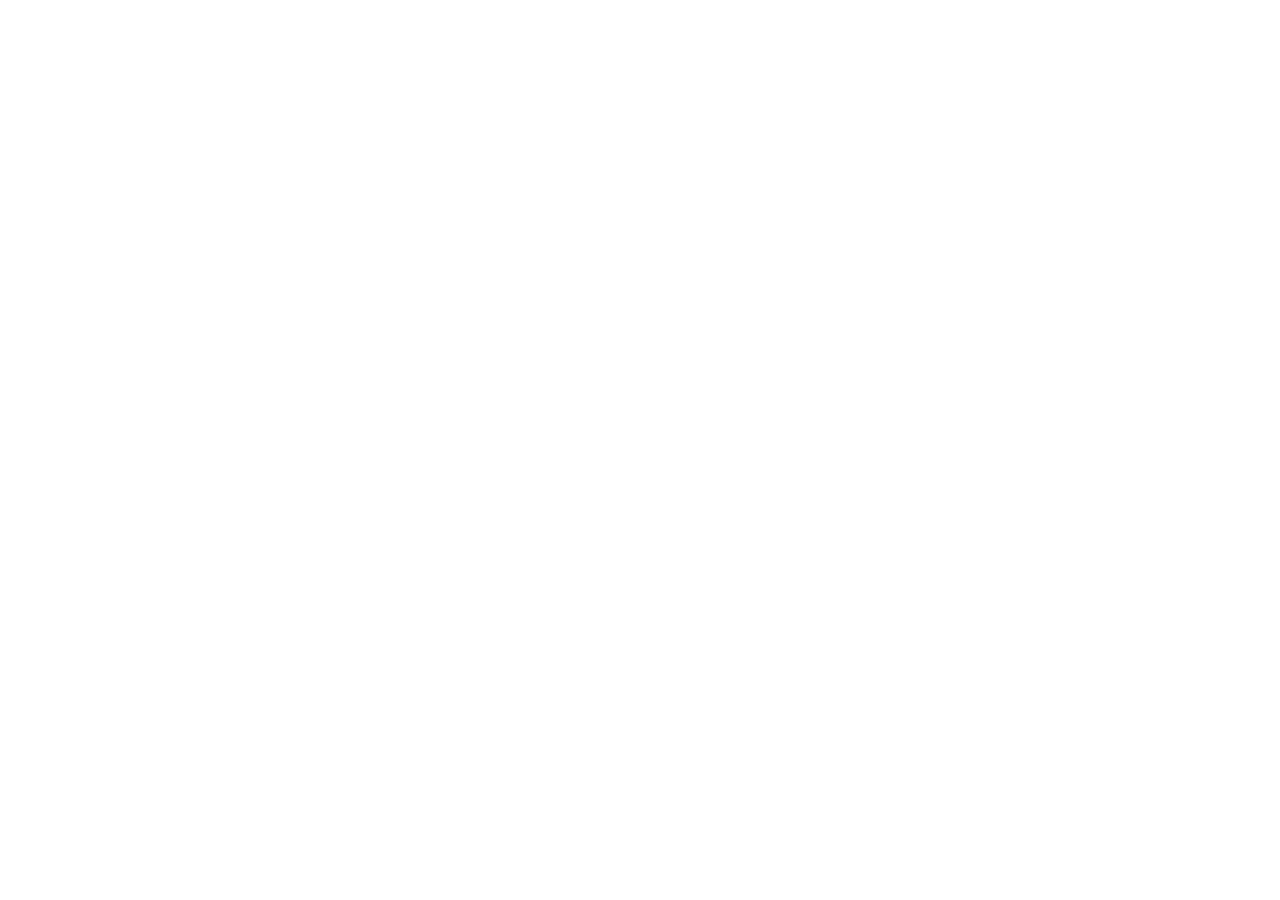
==== commit 5123f02d: "Render app home route on Pages subpath" ====
--- a/site/index.html
+++ b/site/index.html
@@ -6,6 +6,8 @@
     <meta
       name="viewport"
       content="width=device-width, initial-scale=1.0, maximum-scale=1" />
+    <base href="/ai-analytics-anomaly-dashboard-demo/" />
+    <script>if (location.pathname === "/ai-analytics-anomaly-dashboard-demo/") history.replaceState(null, "", "/");</script>
     <title>FlowPilot AI Workflow Agent</title>
     <meta name="description" content="AI-powered CRM intake, workflow routing, approvals, and operations visibility." />
 
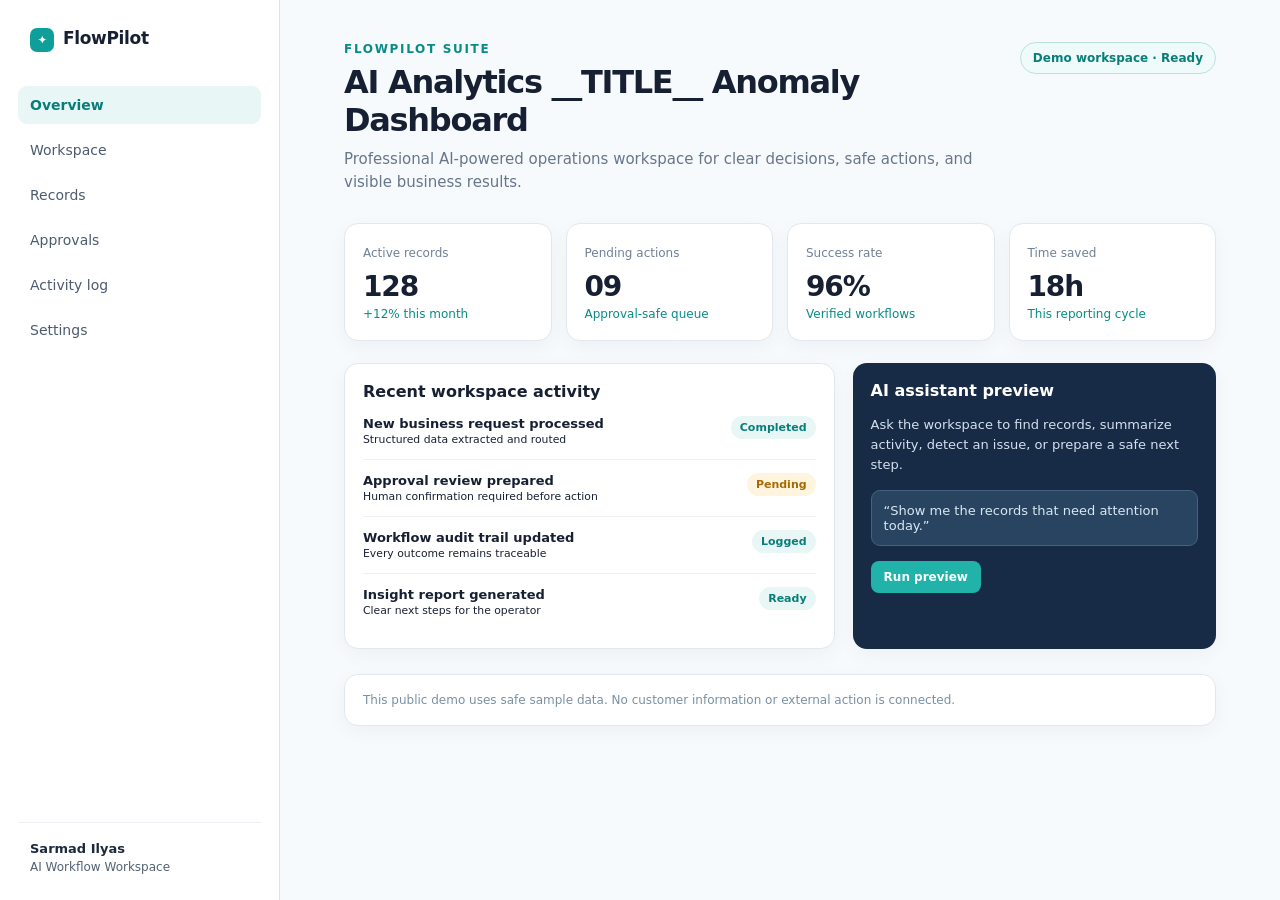
==== commit 76f67225: "Render self-contained visible demo workspace" ====
--- a/site/index.html
+++ b/site/index.html
@@ -1,86 +1,11 @@
 <!doctype html>
 <html lang="en">
-
-  <head>
-    <meta charset="UTF-8" />
-    <meta
-      name="viewport"
-      content="width=device-width, initial-scale=1.0, maximum-scale=1" />
-    <base href="/ai-analytics-anomaly-dashboard-demo/" />
-    <script>if (location.pathname === "/ai-analytics-anomaly-dashboard-demo/") history.replaceState(null, "", "/");</script>
-    <title>FlowPilot AI Workflow Agent</title>
-    <meta name="description" content="AI-powered CRM intake, workflow routing, approvals, and operations visibility." />
-
-    <script type="module" crossorigin src="./assets/index-KkXQKUZi.js"></script>
-    <link rel="stylesheet" crossorigin href="./assets/index-B0AUZnfq.css">
-  </head>
-
-  <body>
-    <script id="manus-runtime">window.__MANUS_HOST_DEV__ = false;
-(function(){"use strict";var Mr={exports:{}},Kn={};/**
- * @license React
- * react-jsx-runtime.production.js
- *
- * Copyright (c) Meta Platforms, Inc. and affiliates.
- *
- * This source code is licensed under the MIT license found in the
- * LICENSE file in the root directory of this source tree.
- */var Fc;function dm(){if(Fc)return Kn;Fc=1;var r=Symbol.for("react.transitional.element"),i=Symbol.for("react.fragment");function c(s,d,m){var x=null;if(m!==void 0&&(x=""+m),d.key!==void 0&&(x=""+d.key),"key"in d){m={};for(var R in d)R!=="key"&&(m[R]=d[R])}else m=d;return d=m.ref,{$$typeof:r,type:s,key:x,ref:d!==void 0?d:null,props:m}}return Kn.Fragment=i,Kn.jsx=c,Kn.jsxs=c,Kn}var Ic;function fm(){return Ic||(Ic=1,Mr.exports=dm()),Mr.exports}var h=fm(),Ar={exports:{}},Pn={},Rr={exports:{}},Nr={};/**
- * @license React
- * scheduler.production.js
- *
- * Copyright (c) Meta Platforms, Inc. and affiliates.
- *
- * This source code is licensed under the MIT license found in the
- * LICENSE file in the root directory of this source tree.
- */var tu;function hm(){return tu||(tu=1,function(r){function i(A,q){var B=A.length;A.push(q);t:for(;0<B;){var bt=B-1>>>1,p=A[bt];if(0<d(p,q))A[bt]=q,A[B]=p,B=bt;else break t}}function c(A){return A.length===0?null:A[0]}function s(A){if(A.length===0)return null;var q=A[0],B=A.pop();if(B!==q){A[0]=B;t:for(var bt=0,p=A.length,O=p>>>1;bt<O;){var X=2*(bt+1)-1,G=A[X],Z=X+1,st=A[Z];if(0>d(G,B))Z<p&&0>d(st,G)?(A[bt]=st,A[Z]=B,bt=Z):(A[bt]=G,A[X]=B,bt=X);else if(Z<p&&0>d(st,B))A[bt]=st,A[Z]=B,bt=Z;else break t}}return q}function d(A,q){var B=A.sortIndex-q.sortIndex;return B!==0?B:A.id-q.id}if(r.unstable_now=void 0,typeof performance=="object"&&typeof performance.now=="function"){var m=performance;r.unstable_now=function(){return m.now()}}else{var x=Date,R=x.now();r.unstable_now=function(){return x.now()-R}}var C=[],v=[],D=1,j=null,J=3,at=!1,$=!1,nt=!1,ct=!1,ht=typeof setTimeout=="function"?setTimeout:null,St=typeof clearTimeout=="function"?clearTimeout:null,_=typeof setImmediate<"u"?setImmediate:null;function Y(A){for(var q=c(v);q!==null;){if(q.callback===null)s(v);else if(q.startTime<=A)s(v),q.sortIndex=q.expirationTime,i(C,q);else break;q=c(v)}}function H(A){if(nt=!1,Y(A),!$)if(c(C)!==null)$=!0,it||(it=!0,Bt());else{var q=c(v);q!==null&&Mt(H,q.startTime-A)}}var it=!1,rt=-1,V=5,xt=-1;function Be(){return ct?!0:!(r.unstable_now()-xt<V)}function te(){if(ct=!1,it){var A=r.unstable_now();xt=A;var q=!0;try{t:{$=!1,nt&&(nt=!1,St(rt),rt=-1),at=!0;var B=J;try{e:{for(Y(A),j=c(C);j!==null&&!(j.expirationTime>A&&Be());){var bt=j.callback;if(typeof bt=="function"){j.callback=null,J=j.priorityLevel;var p=bt(j.expirationTime<=A);if(A=r.unstable_now(),typeof p=="function"){j.callback=p,Y(A),q=!0;break e}j===c(C)&&s(C),Y(A)}else s(C);j=c(C)}if(j!==null)q=!0;else{var O=c(v);O!==null&&Mt(H,O.startTime-A),q=!1}}break t}finally{j=null,J=B,at=!1}q=void 0}}finally{q?Bt():it=!1}}}var Bt;if(typeof _=="function")Bt=function(){_(te)};else if(typeof MessageChannel<"u"){var me=new MessageChannel,Se=me.port2;me.port1.onmessage=te,Bt=function(){Se.postMessage(null)}}else Bt=function(){ht(te,0)};function Mt(A,q){rt=ht(function(){A(r.unstable_now())},q)}r.unstable_IdlePriority=5,r.unstable_ImmediatePriority=1,r.unstable_LowPriority=4,r.unstable_NormalPriority=3,r.unstable_Profiling=null,r.unstable_UserBlockingPriority=2,r.unstable_cancelCallback=function(A){A.callback=null},r.unstable_forceFrameRate=function(A){0>A||125<A?console.error("forceFrameRate takes a positive int between 0 and 125, forcing frame rates higher than 125 fps is not supported"):V=0<A?Math.floor(1e3/A):5},r.unstable_getCurrentPriorityLevel=function(){return J},r.unstable_next=function(A){switch(J){case 1:case 2:case 3:var q=3;break;default:q=J}var B=J;J=q;try{return A()}finally{J=B}},r.unstable_requestPaint=function(){ct=!0},r.unstable_runWithPriority=function(A,q){switch(A){case 1:case 2:case 3:case 4:case 5:break;default:A=3}var B=J;J=A;try{return q()}finally{J=B}},r.unstable_scheduleCallback=function(A,q,B){var bt=r.unstable_now();switch(typeof B=="object"&&B!==null?(B=B.delay,B=typeof B=="number"&&0<B?bt+B:bt):B=bt,A){case 1:var p=-1;break;case 2:p=250;break;case 5:p=1073741823;break;case 4:p=1e4;break;default:p=5e3}return p=B+p,A={id:D++,callback:q,priorityLevel:A,startTime:B,expirationTime:p,sortIndex:-1},B>bt?(A.sortIndex=B,i(v,A),c(C)===null&&A===c(v)&&(nt?(St(rt),rt=-1):nt=!0,Mt(H,B-bt))):(A.sortIndex=p,i(C,A),$||at||($=!0,it||(it=!0,Bt()))),A},r.unstable_shouldYield=Be,r.unstable_wrapCallback=function(A){var q=J;return function(){var B=J;J=q;try{return A.apply(this,arguments)}finally{J=B}}}}(Nr)),Nr}var eu;function mm(){return eu||(eu=1,Rr.exports=hm()),Rr.exports}var zr={exports:{}},ut={};/**
- * @license React
- * react.production.js
- *
- * Copyright (c) Meta Platforms, Inc. and affiliates.
- *
- * This source code is licensed under the MIT license found in the
- * LICENSE file in the root directory of this source tree.
- */var lu;function gm(){if(lu)return ut;lu=1;var r=Symbol.for("react.transitional.element"),i=Symbol.for("react.portal"),c=Symbol.for("react.fragment"),s=Symbol.for("react.strict_mode"),d=Symbol.for("react.profiler"),m=Symbol.for("react.consumer"),x=Symbol.for("react.context"),R=Symbol.for("react.forward_ref"),C=Symbol.for("react.suspense"),v=Symbol.for("react.memo"),D=Symbol.for("react.lazy"),j=Symbol.iterator;function J(p){return p===null||typeof p!="object"?null:(p=j&&p[j]||p["@@iterator"],typeof p=="function"?p:null)}var at={isMounted:function(){return!1},enqueueForceUpdate:function(){},enqueueReplaceState:function(){},enqueueSetState:function(){}},$=Object.assign,nt={};function ct(p,O,X){this.props=p,this.context=O,this.refs=nt,this.updater=X||at}ct.prototype.isReactComponent={},ct.prototype.setState=function(p,O){if(typeof p!="object"&&typeof p!="function"&&p!=null)throw Error("takes an object of state variables to update or a function which returns an object of state variables.");this.updater.enqueueSetState(this,p,O,"setState")},ct.prototype.forceUpdate=function(p){this.updater.enqueueForceUpdate(this,p,"forceUpdate")};function ht(){}ht.prototype=ct.prototype;function St(p,O,X){this.props=p,this.context=O,this.refs=nt,this.updater=X||at}var _=St.prototype=new ht;_.constructor=St,$(_,ct.prototype),_.isPureReactComponent=!0;var Y=Array.isArray,H={H:null,A:null,T:null,S:null,V:null},it=Object.prototype.hasOwnProperty;function rt(p,O,X,G,Z,st){return X=st.ref,{$$typeof:r,type:p,key:O,ref:X!==void 0?X:null,props:st}}function V(p,O){return rt(p.type,O,void 0,void 0,void 0,p.props)}function xt(p){return typeof p=="object"&&p!==null&&p.$$typeof===r}function Be(p){var O={"=":"=0",":":"=2"};return"$"+p.replace(/[=:]/g,function(X){return O[X]})}var te=/\/+/g;function Bt(p,O){return typeof p=="object"&&p!==null&&p.key!=null?Be(""+p.key):O.toString(36)}function me(){}function Se(p){switch(p.status){case"fulfilled":return p.value;case"rejected":throw p.reason;default:switch(typeof p.status=="string"?p.then(me,me):(p.status="pending",p.then(function(O){p.status==="pending"&&(p.status="fulfilled",p.value=O)},function(O){p.status==="pending"&&(p.status="rejected",p.reason=O)})),p.status){case"fulfilled":return p.value;case"rejected":throw p.reason}}throw p}function Mt(p,O,X,G,Z){var st=typeof p;(st==="undefined"||st==="boolean")&&(p=null);var I=!1;if(p===null)I=!0;else switch(st){case"bigint":case"string":case"number":I=!0;break;case"object":switch(p.$$typeof){case r:case i:I=!0;break;case D:return I=p._init,Mt(I(p._payload),O,X,G,Z)}}if(I)return Z=Z(p),I=G===""?"."+Bt(p,0):G,Y(Z)?(X="",I!=null&&(X=I.replace(te,"$&/")+"/"),Mt(Z,O,X,"",function(Jt){return Jt})):Z!=null&&(xt(Z)&&(Z=V(Z,X+(Z.key==null||p&&p.key===Z.key?"":(""+Z.key).replace(te,"$&/")+"/")+I)),O.push(Z)),1;I=0;var gt=G===""?".":G+":";if(Y(p))for(var Tt=0;Tt<p.length;Tt++)G=p[Tt],st=gt+Bt(G,Tt),I+=Mt(G,O,X,st,Z);else if(Tt=J(p),typeof Tt=="function")for(p=Tt.call(p),Tt=0;!(G=p.next()).done;)G=G.value,st=gt+Bt(G,Tt++),I+=Mt(G,O,X,st,Z);else if(st==="object"){if(typeof p.then=="function")return Mt(Se(p),O,X,G,Z);throw O=String(p),Error("Objects are not valid as a React child (found: "+(O==="[object Object]"?"object with keys {"+Object.keys(p).join(", ")+"}":O)+"). If you meant to render a collection of children, use an array instead.")}return I}function A(p,O,X){if(p==null)return p;var G=[],Z=0;return Mt(p,G,"","",function(st){return O.call(X,st,Z++)}),G}function q(p){if(p._status===-1){var O=p._result;O=O(),O.then(function(X){(p._status===0||p._status===-1)&&(p._status=1,p._result=X)},function(X){(p._status===0||p._status===-1)&&(p._status=2,p._result=X)}),p._status===-1&&(p._status=0,p._result=O)}if(p._status===1)return p._result.default;throw p._result}var B=typeof reportError=="function"?reportError:function(p){if(typeof window=="object"&&typeof window.ErrorEvent=="function"){var O=new window.ErrorEvent("error",{bubbles:!0,cancelable:!0,message:typeof p=="object"&&p!==null&&typeof p.message=="string"?String(p.message):String(p),error:p});if(!window.dispatchEvent(O))return}else if(typeof process=="object"&&typeof process.emit=="function"){process.emit("uncaughtException",p);return}console.error(p)};function bt(){}return ut.Children={map:A,forEach:function(p,O,X){A(p,function(){O.apply(this,arguments)},X)},count:function(p){var O=0;return A(p,function(){O++}),O},toArray:function(p){return A(p,function(O){return O})||[]},only:function(p){if(!xt(p))throw Error("React.Children.only expected to receive a single React element child.");return p}},ut.Component=ct,ut.Fragment=c,ut.Profiler=d,ut.PureComponent=St,ut.StrictMode=s,ut.Suspense=C,ut.__CLIENT_INTERNALS_DO_NOT_USE_OR_WARN_USERS_THEY_CANNOT_UPGRADE=H,ut.__COMPILER_RUNTIME={__proto__:null,c:function(p){return H.H.useMemoCache(p)}},ut.cache=function(p){return function(){return p.apply(null,arguments)}},ut.cloneElement=function(p,O,X){if(p==null)throw Error("The argument must be a React element, but you passed "+p+".");var G=$({},p.props),Z=p.key,st=void 0;if(O!=null)for(I in O.ref!==void 0&&(st=void 0),O.key!==void 0&&(Z=""+O.key),O)!it.call(O,I)||I==="key"||I==="__self"||I==="__source"||I==="ref"&&O.ref===void 0||(G[I]=O[I]);var I=arguments.length-2;if(I===1)G.children=X;else if(1<I){for(var gt=Array(I),Tt=0;Tt<I;Tt++)gt[Tt]=arguments[Tt+2];G.children=gt}return rt(p.type,Z,void 0,void 0,st,G)},ut.createContext=function(p){return p={$$typeof:x,_currentValue:p,_currentValue2:p,_threadCount:0,Provider:null,Consumer:null},p.Provider=p,p.Consumer={$$typeof:m,_context:p},p},ut.createElement=function(p,O,X){var G,Z={},st=null;if(O!=null)for(G in O.key!==void 0&&(st=""+O.key),O)it.call(O,G)&&G!=="key"&&G!=="__self"&&G!=="__source"&&(Z[G]=O[G]);var I=arguments.length-2;if(I===1)Z.children=X;else if(1<I){for(var gt=Array(I),Tt=0;Tt<I;Tt++)gt[Tt]=arguments[Tt+2];Z.children=gt}if(p&&p.defaultProps)for(G in I=p.defaultProps,I)Z[G]===void 0&&(Z[G]=I[G]);return rt(p,st,void 0,void 0,null,Z)},ut.createRef=function(){return{current:null}},ut.forwardRef=function(p){return{$$typeof:R,render:p}},ut.isValidElement=xt,ut.lazy=function(p){return{$$typeof:D,_payload:{_status:-1,_result:p},_init:q}},ut.memo=function(p,O){return{$$typeof:v,type:p,compare:O===void 0?null:O}},ut.startTransition=function(p){var O=H.T,X={};H.T=X;try{var G=p(),Z=H.S;Z!==null&&Z(X,G),typeof G=="object"&&G!==null&&typeof G.then=="function"&&G.then(bt,B)}catch(st){B(st)}finally{H.T=O}},ut.unstable_useCacheRefresh=function(){return H.H.useCacheRefresh()},ut.use=function(p){return H.H.use(p)},ut.useActionState=function(p,O,X){return H.H.useActionState(p,O,X)},ut.useCallback=function(p,O){return H.H.useCallback(p,O)},ut.useContext=function(p){return H.H.useContext(p)},ut.useDebugValue=function(){},ut.useDeferredValue=function(p,O){return H.H.useDeferredValue(p,O)},ut.useEffect=function(p,O,X){var G=H.H;if(typeof X=="function")throw Error("useEffect CRUD overload is not enabled in this build of React.");return G.useEffect(p,O)},ut.useId=function(){return H.H.useId()},ut.useImperativeHandle=function(p,O,X){return H.H.useImperativeHandle(p,O,X)},ut.useInsertionEffect=function(p,O){return H.H.useInsertionEffect(p,O)},ut.useLayoutEffect=function(p,O){return H.H.useLayoutEffect(p,O)},ut.useMemo=function(p,O){return H.H.useMemo(p,O)},ut.useOptimistic=function(p,O){return H.H.useOptimistic(p,O)},ut.useReducer=function(p,O,X){return H.H.useReducer(p,O,X)},ut.useRef=function(p){return H.H.useRef(p)},ut.useState=function(p){return H.H.useState(p)},ut.useSyncExternalStore=function(p,O,X){return H.H.useSyncExternalStore(p,O,X)},ut.useTransition=function(){return H.H.useTransition()},ut.version="19.1.1",ut}var au;function _r(){return au||(au=1,zr.exports=gm()),zr.exports}var kr={exports:{}},he={};/**
- * @license React
- * react-dom.production.js
- *
- * Copyright (c) Meta Platforms, Inc. and affiliates.
- *
- * This source code is licensed under the MIT license found in the
- * LICENSE file in the root directory of this source tree.
- */var nu;function pm(){if(nu)return he;nu=1;var r=_r();function i(C){var v="https://react.dev/errors/"+C;if(1<arguments.length){v+="?args[]="+encodeURIComponent(arguments[1]);for(var D=2;D<arguments.length;D++)v+="&args[]="+encodeURIComponent(arguments[D])}return"Minified React error #"+C+"; visit "+v+" for the full message or use the non-minified dev environment for full errors and additional helpful warnings."}function c(){}var s={d:{f:c,r:function(){throw Error(i(522))},D:c,C:c,L:c,m:c,X:c,S:c,M:c},p:0,findDOMNode:null},d=Symbol.for("react.portal");function m(C,v,D){var j=3<arguments.length&&arguments[3]!==void 0?arguments[3]:null;return{$$typeof:d,key:j==null?null:""+j,children:C,containerInfo:v,implementation:D}}var x=r.__CLIENT_INTERNALS_DO_NOT_USE_OR_WARN_USERS_THEY_CANNOT_UPGRADE;function R(C,v){if(C==="font")return"";if(typeof v=="string")return v==="use-credentials"?v:""}return he.__DOM_INTERNALS_DO_NOT_USE_OR_WARN_USERS_THEY_CANNOT_UPGRADE=s,he.createPortal=function(C,v){var D=2<arguments.length&&arguments[2]!==void 0?arguments[2]:null;if(!v||v.nodeType!==1&&v.nodeType!==9&&v.nodeType!==11)throw Error(i(299));return m(C,v,null,D)},he.flushSync=function(C){var v=x.T,D=s.p;try{if(x.T=null,s.p=2,C)return C()}finally{x.T=v,s.p=D,s.d.f()}},he.preconnect=function(C,v){typeof C=="string"&&(v?(v=v.crossOrigin,v=typeof v=="string"?v==="use-credentials"?v:"":void 0):v=null,s.d.C(C,v))},he.prefetchDNS=function(C){typeof C=="string"&&s.d.D(C)},he.preinit=function(C,v){if(typeof C=="string"&&v&&typeof v.as=="string"){var D=v.as,j=R(D,v.crossOrigin),J=typeof v.integrity=="string"?v.integrity:void 0,at=typeof v.fetchPriority=="string"?v.fetchPriority:void 0;D==="style"?s.d.S(C,typeof v.precedence=="string"?v.precedence:void 0,{crossOrigin:j,integrity:J,fetchPriority:at}):D==="script"&&s.d.X(C,{crossOrigin:j,integrity:J,fetchPriority:at,nonce:typeof v.nonce=="string"?v.nonce:void 0})}},he.preinitModule=function(C,v){if(typeof C=="string")if(typeof v=="object"&&v!==null){if(v.as==null||v.as==="script"){var D=R(v.as,v.crossOrigin);s.d.M(C,{crossOrigin:D,integrity:typeof v.integrity=="string"?v.integrity:void 0,nonce:typeof v.nonce=="string"?v.nonce:void 0})}}else v==null&&s.d.M(C)},he.preload=function(C,v){if(typeof C=="string"&&typeof v=="object"&&v!==null&&typeof v.as=="string"){var D=v.as,j=R(D,v.crossOrigin);s.d.L(C,D,{crossOrigin:j,integrity:typeof v.integrity=="string"?v.integrity:void 0,nonce:typeof v.nonce=="string"?v.nonce:void 0,type:typeof v.type=="string"?v.type:void 0,fetchPriority:typeof v.fetchPriority=="string"?v.fetchPriority:void 0,referrerPolicy:typeof v.referrerPolicy=="string"?v.referrerPolicy:void 0,imageSrcSet:typeof v.imageSrcSet=="string"?v.imageSrcSet:void 0,imageSizes:typeof v.imageSizes=="string"?v.imageSizes:void 0,media:typeof v.media=="string"?v.media:void 0})}},he.preloadModule=function(C,v){if(typeof C=="string")if(v){var D=R(v.as,v.crossOrigin);s.d.m(C,{as:typeof v.as=="string"&&v.as!=="script"?v.as:void 0,crossOrigin:D,integrity:typeof v.integrity=="string"?v.integrity:void 0})}else s.d.m(C)},he.requestFormReset=function(C){s.d.r(C)},he.unstable_batchedUpdates=function(C,v){return C(v)},he.useFormState=function(C,v,D){return x.H.useFormState(C,v,D)},he.useFormStatus=function(){return x.H.useHostTransitionStatus()},he.version="19.1.1",he}var ou;function ym(){if(ou)return kr.exports;ou=1;function r(){if(!(typeof __REACT_DEVTOOLS_GLOBAL_HOOK__>"u"||typeof __REACT_DEVTOOLS_GLOBAL_HOOK__.checkDCE!="function"))try{__REACT_DEVTOOLS_GLOBAL_HOOK__.checkDCE(r)}catch(i){console.error(i)}}return r(),kr.exports=pm(),kr.exports}/**
- * @license React
- * react-dom-client.production.js
- *
- * Copyright (c) Meta Platforms, Inc. and affiliates.
- *
- * This source code is licensed under the MIT license found in the
- * LICENSE file in the root directory of this source tree.
- */var iu;function vm(){if(iu)return Pn;iu=1;var r=mm(),i=_r(),c=ym();function s(t){var e="https://react.dev/errors/"+t;if(1<arguments.length){e+="?args[]="+encodeURIComponent(arguments[1]);for(var l=2;l<arguments.length;l++)e+="&args[]="+encodeURIComponent(arguments[l])}return"Minified React error #"+t+"; visit "+e+" for the full message or use the non-minified dev environment for full errors and additional helpful warnings."}function d(t){return!(!t||t.nodeType!==1&&t.nodeType!==9&&t.nodeType!==11)}function m(t){var e=t,l=t;if(t.alternate)for(;e.return;)e=e.return;else{t=e;do e=t,(e.flags&4098)!==0&&(l=e.return),t=e.return;while(t)}return e.tag===3?l:null}function x(t){if(t.tag===13){var e=t.memoizedState;if(e===null&&(t=t.alternate,t!==null&&(e=t.memoizedState)),e!==null)return e.dehydrated}return null}function R(t){if(m(t)!==t)throw Error(s(188))}function C(t){var e=t.alternate;if(!e){if(e=m(t),e===null)throw Error(s(188));return e!==t?null:t}for(var l=t,a=e;;){var n=l.return;if(n===null)break;var o=n.alternate;if(o===null){if(a=n.return,a!==null){l=a;continue}break}if(n.child===o.child){for(o=n.child;o;){if(o===l)return R(n),t;if(o===a)return R(n),e;o=o.sibling}throw Error(s(188))}if(l.return!==a.return)l=n,a=o;else{for(var u=!1,f=n.child;f;){if(f===l){u=!0,l=n,a=o;break}if(f===a){u=!0,a=n,l=o;break}f=f.sibling}if(!u){for(f=o.child;f;){if(f===l){u=!0,l=o,a=n;break}if(f===a){u=!0,a=o,l=n;break}f=f.sibling}if(!u)throw Error(s(189))}}if(l.alternate!==a)throw Error(s(190))}if(l.tag!==3)throw Error(s(188));return l.stateNode.current===l?t:e}function v(t){var e=t.tag;if(e===5||e===26||e===27||e===6)return t;for(t=t.child;t!==null;){if(e=v(t),e!==null)return e;t=t.sibling}return null}var D=Object.assign,j=Symbol.for("react.element"),J=Symbol.for("react.transitional.element"),at=Symbol.for("react.portal"),$=Symbol.for("react.fragment"),nt=Symbol.for("react.strict_mode"),ct=Symbol.for("react.profiler"),ht=Symbol.for("react.provider"),St=Symbol.for("react.consumer"),_=Symbol.for("react.context"),Y=Symbol.for("react.forward_ref"),H=Symbol.for("react.suspense"),it=Symbol.for("react.suspense_list"),rt=Symbol.for("react.memo"),V=Symbol.for("react.lazy"),xt=Symbol.for("react.activity"),Be=Symbol.for("react.memo_cache_sentinel"),te=Symbol.iterator;function Bt(t){return t===null||typeof t!="object"?null:(t=te&&t[te]||t["@@iterator"],typeof t=="function"?t:null)}var me=Symbol.for("react.client.reference");function Se(t){if(t==null)return null;if(typeof t=="function")return t.$$typeof===me?null:t.displayName||t.name||null;if(typeof t=="string")return t;switch(t){case $:return"Fragment";case ct:return"Profiler";case nt:return"StrictMode";case H:return"Suspense";case it:return"SuspenseList";case xt:return"Activity"}if(typeof t=="object")switch(t.$$typeof){case at:return"Portal";case _:return(t.displayName||"Context")+".Provider";case St:return(t._context.displayName||"Context")+".Consumer";case Y:var e=t.render;return t=t.displayName,t||(t=e.displayName||e.name||"",t=t!==""?"ForwardRef("+t+")":"ForwardRef"),t;case rt:return e=t.displayName||null,e!==null?e:Se(t.type)||"Memo";case V:e=t._payload,t=t._init;try{return Se(t(e))}catch{}}return null}var Mt=Array.isArray,A=i.__CLIENT_INTERNALS_DO_NOT_USE_OR_WARN_USERS_THEY_CANNOT_UPGRADE,q=c.__DOM_INTERNALS_DO_NOT_USE_OR_WARN_USERS_THEY_CANNOT_UPGRADE,B={pending:!1,data:null,method:null,action:null},bt=[],p=-1;function O(t){return{current:t}}function X(t){0>p||(t.current=bt[p],bt[p]=null,p--)}function G(t,e){p++,bt[p]=t.current,t.current=e}var Z=O(null),st=O(null),I=O(null),gt=O(null);function Tt(t,e){switch(G(I,e),G(st,t),G(Z,null),e.nodeType){case 9:case 11:t=(t=e.documentElement)&&(t=t.namespaceURI)?Uh(t):0;break;default:if(t=e.tagName,e=e.namespaceURI)e=Uh(e),t=Gh(e,t);else switch(t){case"svg":t=1;break;case"math":t=2;break;default:t=0}}X(Z),G(Z,t)}function Jt(){X(Z),X(st),X(I)}function Ke(t){t.memoizedState!==null&&G(gt,t);var e=Z.current,l=Gh(e,t.type);e!==l&&(G(st,t),G(Z,l))}function Ce(t){st.current===t&&(X(Z),X(st)),gt.current===t&&(X(gt),Wo._currentValue=B)}var Pe=Object.prototype.hasOwnProperty,yl=r.unstable_scheduleCallback,sn=r.unstable_cancelCallback,Ca=r.unstable_shouldYield,ri=r.unstable_requestPaint,ge=r.unstable_now,si=r.unstable_getCurrentPriorityLevel,Ul=r.unstable_ImmediatePriority,Fn=r.unstable_UserBlockingPriority,nl=r.unstable_NormalPriority,ci=r.unstable_LowPriority,Gl=r.unstable_IdlePriority,ui=r.log,Ea=r.unstable_setDisableYieldValue,ql=null,Wt=null;function Je(t){if(typeof ui=="function"&&Ea(t),Wt&&typeof Wt.setStrictMode=="function")try{Wt.setStrictMode(ql,t)}catch{}}var $t=Math.clz32?Math.clz32:fi,di=Math.log,Ta=Math.LN2;function fi(t){return t>>>=0,t===0?32:31-(di(t)/Ta|0)|0}var L=256,cn=4194304;function vl(t){var e=t&42;if(e!==0)return e;switch(t&-t){case 1:return 1;case 2:return 2;case 4:return 4;case 8:return 8;case 16:return 16;case 32:return 32;case 64:return 64;case 128:return 128;case 256:case 512:case 1024:case 2048:case 4096:case 8192:case 16384:case 32768:case 65536:case 131072:case 262144:case 524288:case 1048576:case 2097152:return t&4194048;case 4194304:case 8388608:case 16777216:case 33554432:return t&62914560;case 67108864:return 67108864;case 134217728:return 134217728;case 268435456:return 268435456;case 536870912:return 536870912;case 1073741824:return 0;default:return t}}function un(t,e,l){var a=t.pendingLanes;if(a===0)return 0;var n=0,o=t.suspendedLanes,u=t.pingedLanes;t=t.warmLanes;var f=a&134217727;return f!==0?(a=f&~o,a!==0?n=vl(a):(u&=f,u!==0?n=vl(u):l||(l=f&~t,l!==0&&(n=vl(l))))):(f=a&~o,f!==0?n=vl(f):u!==0?n=vl(u):l||(l=a&~t,l!==0&&(n=vl(l)))),n===0?0:e!==0&&e!==n&&(e&o)===0&&(o=n&-n,l=e&-e,o>=l||o===32&&(l&4194048)!==0)?e:n}function Dt(t,e){return(t.pendingLanes&~(t.suspendedLanes&~t.pingedLanes)&e)===0}function In(t,e){switch(t){case 1:case 2:case 4:case 8:case 64:return e+250;case 16:case 32:case 128:case 256:case 512:case 1024:case 2048:case 4096:case 8192:case 16384:case 32768:case 65536:case 131072:case 262144:case 524288:case 1048576:case 2097152:return e+5e3;case 4194304:case 8388608:case 16777216:case 33554432:return-1;case 67108864:case 134217728:case 268435456:case 536870912:case 1073741824:return-1;default:return-1}}function to(){var t=L;return L<<=1,(L&4194048)===0&&(L=256),t}function hi(){var t=cn;return cn<<=1,(cn&62914560)===0&&(cn=4194304),t}function eo(t){for(var e=[],l=0;31>l;l++)e.push(t);return e}function Da(t,e){t.pendingLanes|=e,e!==268435456&&(t.suspendedLanes=0,t.pingedLanes=0,t.warmLanes=0)}function ts(t,e,l,a,n,o){var u=t.pendingLanes;t.pendingLanes=l,t.suspendedLanes=0,t.pingedLanes=0,t.warmLanes=0,t.expiredLanes&=l,t.entangledLanes&=l,t.errorRecoveryDisabledLanes&=l,t.shellSuspendCounter=0;var f=t.entanglements,g=t.expirationTimes,S=t.hiddenUpdates;for(l=u&~l;0<l;){var N=31-$t(l),k=1<<N;f[N]=0,g[N]=-1;var E=S[N];if(E!==null)for(S[N]=null,N=0;N<E.length;N++){var T=E[N];T!==null&&(T.lane&=-536870913)}l&=~k}a!==0&&mi(t,a,0),o!==0&&n===0&&t.tag!==0&&(t.suspendedLanes|=o&~(u&~e))}function mi(t,e,l){t.pendingLanes|=e,t.suspendedLanes&=~e;var a=31-$t(e);t.entangledLanes|=e,t.entanglements[a]=t.entanglements[a]|1073741824|l&4194090}function gi(t,e){var l=t.entangledLanes|=e;for(t=t.entanglements;l;){var a=31-$t(l),n=1<<a;n&e|t[a]&e&&(t[a]|=e),l&=~n}}function lo(t){switch(t){case 2:t=1;break;case 8:t=4;break;case 32:t=16;break;case 256:case 512:case 1024:case 2048:case 4096:case 8192:case 16384:case 32768:case 65536:case 131072:case 262144:case 524288:case 1048576:case 2097152:case 4194304:case 8388608:case 16777216:case 33554432:t=128;break;case 268435456:t=134217728;break;default:t=0}return t}function ao(t){return t&=-t,2<t?8<t?(t&134217727)!==0?32:268435456:8:2}function pi(){var t=q.p;return t!==0?t:(t=window.event,t===void 0?32:om(t.type))}function es(t,e){var l=q.p;try{return q.p=t,e()}finally{q.p=l}}var ol=Math.random().toString(36).slice(2),ee="__reactFiber$"+ol,pe="__reactProps$"+ol,Yl="__reactContainer$"+ol,no="__reactEvents$"+ol,ls="__reactListeners$"+ol,as="__reactHandles$"+ol,yi="__reactResources$"+ol,Ma="__reactMarker$"+ol;function oo(t){delete t[ee],delete t[pe],delete t[no],delete t[ls],delete t[as]}function Vl(t){var e=t[ee];if(e)return e;for(var l=t.parentNode;l;){if(e=l[Yl]||l[ee]){if(l=e.alternate,e.child!==null||l!==null&&l.child!==null)for(t=Xh(t);t!==null;){if(l=t[ee])return l;t=Xh(t)}return e}t=l,l=t.parentNode}return null}function Xl(t){if(t=t[ee]||t[Yl]){var e=t.tag;if(e===5||e===6||e===13||e===26||e===27||e===3)return t}return null}function Aa(t){var e=t.tag;if(e===5||e===26||e===27||e===6)return t.stateNode;throw Error(s(33))}function Zl(t){var e=t[yi];return e||(e=t[yi]={hoistableStyles:new Map,hoistableScripts:new Map}),e}function Vt(t){t[Ma]=!0}var vi=new Set,bi={};function bl(t,e){We(t,e),We(t+"Capture",e)}function We(t,e){for(bi[t]=e,t=0;t<e.length;t++)vi.add(e[t])}var ns=RegExp("^[:A-Z_a-z\\u00C0-\\u00D6\\u00D8-\\u00F6\\u00F8-\\u02FF\\u0370-\\u037D\\u037F-\\u1FFF\\u200C-\\u200D\\u2070-\\u218F\\u2C00-\\u2FEF\\u3001-\\uD7FF\\uF900-\\uFDCF\\uFDF0-\\uFFFD][:A-Z_a-z\\u00C0-\\u00D6\\u00D8-\\u00F6\\u00F8-\\u02FF\\u0370-\\u037D\\u037F-\\u1FFF\\u200C-\\u200D\\u2070-\\u218F\\u2C00-\\u2FEF\\u3001-\\uD7FF\\uF900-\\uFDCF\\uFDF0-\\uFFFD\\-.0-9\\u00B7\\u0300-\\u036F\\u203F-\\u2040]*$"),xi={},wi={};function Ra(t){return Pe.call(wi,t)?!0:Pe.call(xi,t)?!1:ns.test(t)?wi[t]=!0:(xi[t]=!0,!1)}function M(t,e,l){if(Ra(e))if(l===null)t.removeAttribute(e);else{switch(typeof l){case"undefined":case"function":case"symbol":t.removeAttribute(e);return;case"boolean":var a=e.toLowerCase().slice(0,5);if(a!=="data-"&&a!=="aria-"){t.removeAttribute(e);return}}t.setAttribute(e,""+l)}}function tt(t,e,l){if(l===null)t.removeAttribute(e);else{switch(typeof l){case"undefined":case"function":case"symbol":case"boolean":t.removeAttribute(e);return}t.setAttribute(e,""+l)}}function Ot(t,e,l,a){if(a===null)t.removeAttribute(l);else{switch(typeof a){case"undefined":case"function":case"symbol":case"boolean":t.removeAttribute(l);return}t.setAttributeNS(e,l,""+a)}}var le,Ee;function ae(t){if(le===void 0)try{throw Error()}catch(l){var e=l.stack.trim().match(/\n( *(at )?)/);le=e&&e[1]||"",Ee=-1<l.stack.indexOf(`
-    at`)?" (<anonymous>)":-1<l.stack.indexOf("@")?"@unknown:0:0":""}return`
-`+le+t+Ee}var Le=!1;function He(t,e){if(!t||Le)return"";Le=!0;var l=Error.prepareStackTrace;Error.prepareStackTrace=void 0;try{var a={DetermineComponentFrameRoot:function(){try{if(e){var k=function(){throw Error()};if(Object.defineProperty(k.prototype,"props",{set:function(){throw Error()}}),typeof Reflect=="object"&&Reflect.construct){try{Reflect.construct(k,[])}catch(T){var E=T}Reflect.construct(t,[],k)}else{try{k.call()}catch(T){E=T}t.call(k.prototype)}}else{try{throw Error()}catch(T){E=T}(k=t())&&typeof k.catch=="function"&&k.catch(function(){})}}catch(T){if(T&&E&&typeof T.stack=="string")return[T.stack,E.stack]}return[null,null]}};a.DetermineComponentFrameRoot.displayName="DetermineComponentFrameRoot";var n=Object.getOwnPropertyDescriptor(a.DetermineComponentFrameRoot,"name");n&&n.configurable&&Object.defineProperty(a.DetermineComponentFrameRoot,"name",{value:"DetermineComponentFrameRoot"});var o=a.DetermineComponentFrameRoot(),u=o[0],f=o[1];if(u&&f){var g=u.split(`
-`),S=f.split(`
-`);for(n=a=0;a<g.length&&!g[a].includes("DetermineComponentFrameRoot");)a++;for(;n<S.length&&!S[n].includes("DetermineComponentFrameRoot");)n++;if(a===g.length||n===S.length)for(a=g.length-1,n=S.length-1;1<=a&&0<=n&&g[a]!==S[n];)n--;for(;1<=a&&0<=n;a--,n--)if(g[a]!==S[n]){if(a!==1||n!==1)do if(a--,n--,0>n||g[a]!==S[n]){var N=`
-`+g[a].replace(" at new "," at ");return t.displayName&&N.includes("<anonymous>")&&(N=N.replace("<anonymous>",t.displayName)),N}while(1<=a&&0<=n);break}}}finally{Le=!1,Error.prepareStackTrace=l}return(l=t?t.displayName||t.name:"")?ae(l):""}function Ql(t){switch(t.tag){case 26:case 27:case 5:return ae(t.type);case 16:return ae("Lazy");case 13:return ae("Suspense");case 19:return ae("SuspenseList");case 0:case 15:return He(t.type,!1);case 11:return He(t.type.render,!1);case 1:return He(t.type,!0);case 31:return ae("Activity");default:return""}}function xl(t){try{var e="";do e+=Ql(t),t=t.return;while(t);return e}catch(l){return`
-Error generating stack: `+l.message+`
-`+l.stack}}function Xt(t){switch(typeof t){case"bigint":case"boolean":case"number":case"string":case"undefined":return t;case"object":return t;default:return""}}function il(t){var e=t.type;return(t=t.nodeName)&&t.toLowerCase()==="input"&&(e==="checkbox"||e==="radio")}function ve(t){var e=il(t)?"checked":"value",l=Object.getOwnPropertyDescriptor(t.constructor.prototype,e),a=""+t[e];if(!t.hasOwnProperty(e)&&typeof l<"u"&&typeof l.get=="function"&&typeof l.set=="function"){var n=l.get,o=l.set;return Object.defineProperty(t,e,{configurable:!0,get:function(){return n.call(this)},set:function(u){a=""+u,o.call(this,u)}}),Object.defineProperty(t,e,{enumerable:l.enumerable}),{getValue:function(){return a},setValue:function(u){a=""+u},stopTracking:function(){t._valueTracker=null,delete t[e]}}}}function re(t){t._valueTracker||(t._valueTracker=ve(t))}function rl(t){if(!t)return!1;var e=t._valueTracker;if(!e)return!0;var l=e.getValue(),a="";return t&&(a=il(t)?t.checked?"true":"false":t.value),t=a,t!==l?(e.setValue(t),!0):!1}function wl(t){if(t=t||(typeof document<"u"?document:void 0),typeof t>"u")return null;try{return t.activeElement||t.body}catch{return t.body}}var dn=/[\n"\\]/g;function se(t){return t.replace(dn,function(e){return"\\"+e.charCodeAt(0).toString(16)+" "})}function Kl(t,e,l,a,n,o,u,f){t.name="",u!=null&&typeof u!="function"&&typeof u!="symbol"&&typeof u!="boolean"?t.type=u:t.removeAttribute("type"),e!=null?u==="number"?(e===0&&t.value===""||t.value!=e)&&(t.value=""+Xt(e)):t.value!==""+Xt(e)&&(t.value=""+Xt(e)):u!=="submit"&&u!=="reset"||t.removeAttribute("value"),e!=null?Pl(t,u,Xt(e)):l!=null?Pl(t,u,Xt(l)):a!=null&&t.removeAttribute("value"),n==null&&o!=null&&(t.defaultChecked=!!o),n!=null&&(t.checked=n&&typeof n!="function"&&typeof n!="symbol"),f!=null&&typeof f!="function"&&typeof f!="symbol"&&typeof f!="boolean"?t.name=""+Xt(f):t.removeAttribute("name")}function Na(t,e,l,a,n,o,u,f){if(o!=null&&typeof o!="function"&&typeof o!="symbol"&&typeof o!="boolean"&&(t.type=o),e!=null||l!=null){if(!(o!=="submit"&&o!=="reset"||e!=null))return;l=l!=null?""+Xt(l):"",e=e!=null?""+Xt(e):l,f||e===t.value||(t.value=e),t.defaultValue=e}a=a??n,a=typeof a!="function"&&typeof a!="symbol"&&!!a,t.checked=f?t.checked:!!a,t.defaultChecked=!!a,u!=null&&typeof u!="function"&&typeof u!="symbol"&&typeof u!="boolean"&&(t.name=u)}function Pl(t,e,l){e==="number"&&wl(t.ownerDocument)===t||t.defaultValue===""+l||(t.defaultValue=""+l)}function $e(t,e,l,a){if(t=t.options,e){e={};for(var n=0;n<l.length;n++)e["$"+l[n]]=!0;for(l=0;l<t.length;l++)n=e.hasOwnProperty("$"+t[l].value),t[l].selected!==n&&(t[l].selected=n),n&&a&&(t[l].defaultSelected=!0)}else{for(l=""+Xt(l),e=null,n=0;n<t.length;n++){if(t[n].value===l){t[n].selected=!0,a&&(t[n].defaultSelected=!0);return}e!==null||t[n].disabled||(e=t[n])}e!==null&&(e.selected=!0)}}function za(t,e,l){if(e!=null&&(e=""+Xt(e),e!==t.value&&(t.value=e),l==null)){t.defaultValue!==e&&(t.defaultValue=e);return}t.defaultValue=l!=null?""+Xt(l):""}function _a(t,e,l,a){if(e==null){if(a!=null){if(l!=null)throw Error(s(92));if(Mt(a)){if(1<a.length)throw Error(s(93));a=a[0]}l=a}l==null&&(l=""),e=l}l=Xt(e),t.defaultValue=l,a=t.textContent,a===l&&a!==""&&a!==null&&(t.value=a)}function Fe(t,e){if(e){var l=t.firstChild;if(l&&l===t.lastChild&&l.nodeType===3){l.nodeValue=e;return}}t.textContent=e}var fn=new Set("animationIterationCount aspectRatio borderImageOutset borderImageSlice borderImageWidth boxFlex boxFlexGroup boxOrdinalGroup columnCount columns flex flexGrow flexPositive flexShrink flexNegative flexOrder gridArea gridRow gridRowEnd gridRowSpan gridRowStart gridColumn gridColumnEnd gridColumnSpan gridColumnStart fontWeight lineClamp lineHeight opacity order orphans scale tabSize widows zIndex zoom fillOpacity floodOpacity stopOpacity strokeDasharray strokeDashoffset strokeMiterlimit strokeOpacity strokeWidth MozAnimationIterationCount MozBoxFlex MozBoxFlexGroup MozLineClamp msAnimationIterationCount msFlex msZoom msFlexGrow msFlexNegative msFlexOrder msFlexPositive msFlexShrink msGridColumn msGridColumnSpan msGridRow msGridRowSpan WebkitAnimationIterationCount WebkitBoxFlex WebKitBoxFlexGroup WebkitBoxOrdinalGroup WebkitColumnCount WebkitColumns WebkitFlex WebkitFlexGrow WebkitFlexPositive WebkitFlexShrink WebkitLineClamp".split(" "));function ka(t,e,l){var a=e.indexOf("--")===0;l==null||typeof l=="boolean"||l===""?a?t.setProperty(e,""):e==="float"?t.cssFloat="":t[e]="":a?t.setProperty(e,l):typeof l!="number"||l===0||fn.has(e)?e==="float"?t.cssFloat=l:t[e]=(""+l).trim():t[e]=l+"px"}function Oa(t,e,l){if(e!=null&&typeof e!="object")throw Error(s(62));if(t=t.style,l!=null){for(var a in l)!l.hasOwnProperty(a)||e!=null&&e.hasOwnProperty(a)||(a.indexOf("--")===0?t.setProperty(a,""):a==="float"?t.cssFloat="":t[a]="");for(var n in e)a=e[n],e.hasOwnProperty(n)&&l[n]!==a&&ka(t,n,a)}else for(var o in e)e.hasOwnProperty(o)&&ka(t,o,e[o])}function ja(t){if(t.indexOf("-")===-1)return!1;switch(t){case"annotation-xml":case"color-profile":case"font-face":case"font-face-src":case"font-face-uri":case"font-face-format":case"font-face-name":case"missing-glyph":return!1;default:return!0}}var Si=new Map([["acceptCharset","accept-charset"],["htmlFor","for"],["httpEquiv","http-equiv"],["crossOrigin","crossorigin"],["accentHeight","accent-height"],["alignmentBaseline","alignment-baseline"],["arabicForm","arabic-form"],["baselineShift","baseline-shift"],["capHeight","cap-height"],["clipPath","clip-path"],["clipRule","clip-rule"],["colorInterpolation","color-interpolation"],["colorInterpolationFilters","color-interpolation-filters"],["colorProfile","color-profile"],["colorRendering","color-rendering"],["dominantBaseline","dominant-baseline"],["enableBackground","enable-background"],["fillOpacity","fill-opacity"],["fillRule","fill-rule"],["floodColor","flood-color"],["floodOpacity","flood-opacity"],["fontFamily","font-family"],["fontSize","font-size"],["fontSizeAdjust","font-size-adjust"],["fontStretch","font-stretch"],["fontStyle","font-style"],["fontVariant","font-variant"],["fontWeight","font-weight"],["glyphName","glyph-name"],["glyphOrientationHorizontal","glyph-orientation-horizontal"],["glyphOrientationVertical","glyph-orientation-vertical"],["horizAdvX","horiz-adv-x"],["horizOriginX","horiz-origin-x"],["imageRendering","image-rendering"],["letterSpacing","letter-spacing"],["lightingColor","lighting-color"],["markerEnd","marker-end"],["markerMid","marker-mid"],["markerStart","marker-start"],["overlinePosition","overline-position"],["overlineThickness","overline-thickness"],["paintOrder","paint-order"],["panose-1","panose-1"],["pointerEvents","pointer-events"],["renderingIntent","rendering-intent"],["shapeRendering","shape-rendering"],["stopColor","stop-color"],["stopOpacity","stop-opacity"],["strikethroughPosition","strikethrough-position"],["strikethroughThickness","strikethrough-thickness"],["strokeDasharray","stroke-dasharray"],["strokeDashoffset","stroke-dashoffset"],["strokeLinecap","stroke-linecap"],["strokeLinejoin","stroke-linejoin"],["strokeMiterlimit","stroke-miterlimit"],["strokeOpacity","stroke-opacity"],["strokeWidth","stroke-width"],["textAnchor","text-anchor"],["textDecoration","text-decoration"],["textRendering","text-rendering"],["transformOrigin","transform-origin"],["underlinePosition","underline-position"],["underlineThickness","underline-thickness"],["unicodeBidi","unicode-bidi"],["unicodeRange","unicode-range"],["unitsPerEm","units-per-em"],["vAlphabetic","v-alphabetic"],["vHanging","v-hanging"],["vIdeographic","v-ideographic"],["vMathematical","v-mathematical"],["vectorEffect","vector-effect"],["vertAdvY","vert-adv-y"],["vertOriginX","vert-origin-x"],["vertOriginY","vert-origin-y"],["wordSpacing","word-spacing"],["writingMode","writing-mode"],["xmlnsXlink","xmlns:xlink"],["xHeight","x-height"]]),Ci=/^[\u0000-\u001F ]*j[\r\n\t]*a[\r\n\t]*v[\r\n\t]*a[\r\n\t]*s[\r\n\t]*c[\r\n\t]*r[\r\n\t]*i[\r\n\t]*p[\r\n\t]*t[\r\n\t]*:/i;function Ba(t){return Ci.test(""+t)?"javascript:throw new Error('React has blocked a javascript: URL as a security precaution.')":t}var hn=null;function mn(t){return t=t.target||t.srcElement||window,t.correspondingUseElement&&(t=t.correspondingUseElement),t.nodeType===3?t.parentNode:t}var Sl=null,Cl=null;function io(t){var e=Xl(t);if(e&&(t=e.stateNode)){var l=t[pe]||null;t:switch(t=e.stateNode,e.type){case"input":if(Kl(t,l.value,l.defaultValue,l.defaultValue,l.checked,l.defaultChecked,l.type,l.name),e=l.name,l.type==="radio"&&e!=null){for(l=t;l.parentNode;)l=l.parentNode;for(l=l.querySelectorAll('input[name="'+se(""+e)+'"][type="radio"]'),e=0;e<l.length;e++){var a=l[e];if(a!==t&&a.form===t.form){var n=a[pe]||null;if(!n)throw Error(s(90));Kl(a,n.value,n.defaultValue,n.defaultValue,n.checked,n.defaultChecked,n.type,n.name)}}for(e=0;e<l.length;e++)a=l[e],a.form===t.form&&rl(a)}break t;case"textarea":za(t,l.value,l.defaultValue);break t;case"select":e=l.value,e!=null&&$e(t,!!l.multiple,e,!1)}}}var gn=!1;function ro(t,e,l){if(gn)return t(e,l);gn=!0;try{var a=t(e);return a}finally{if(gn=!1,(Sl!==null||Cl!==null)&&(ir(),Sl&&(e=Sl,t=Cl,Cl=Sl=null,io(e),t)))for(e=0;e<t.length;e++)io(t[e])}}function Jl(t,e){var l=t.stateNode;if(l===null)return null;var a=l[pe]||null;if(a===null)return null;l=a[e];t:switch(e){case"onClick":case"onClickCapture":case"onDoubleClick":case"onDoubleClickCapture":case"onMouseDown":case"onMouseDownCapture":case"onMouseMove":case"onMouseMoveCapture":case"onMouseUp":case"onMouseUpCapture":case"onMouseEnter":(a=!a.disabled)||(t=t.type,a=!(t==="button"||t==="input"||t==="select"||t==="textarea")),t=!a;break t;default:t=!1}if(t)return null;if(l&&typeof l!="function")throw Error(s(231,e,typeof l));return l}var Ue=!(typeof window>"u"||typeof window.document>"u"||typeof window.document.createElement>"u"),pn=!1;if(Ue)try{var Wl={};Object.defineProperty(Wl,"passive",{get:function(){pn=!0}}),window.addEventListener("test",Wl,Wl),window.removeEventListener("test",Wl,Wl)}catch{pn=!1}var Ie=null,yn=null,La=null;function so(){if(La)return La;var t,e=yn,l=e.length,a,n="value"in Ie?Ie.value:Ie.textContent,o=n.length;for(t=0;t<l&&e[t]===n[t];t++);var u=l-t;for(a=1;a<=u&&e[l-a]===n[o-a];a++);return La=n.slice(t,1<a?1-a:void 0)}function Ha(t){var e=t.keyCode;return"charCode"in t?(t=t.charCode,t===0&&e===13&&(t=13)):t=e,t===10&&(t=13),32<=t||t===13?t:0}function Ua(){return!0}function co(){return!1}function ce(t){function e(l,a,n,o,u){this._reactName=l,this._targetInst=n,this.type=a,this.nativeEvent=o,this.target=u,this.currentTarget=null;for(var f in t)t.hasOwnProperty(f)&&(l=t[f],this[f]=l?l(o):o[f]);return this.isDefaultPrevented=(o.defaultPrevented!=null?o.defaultPrevented:o.returnValue===!1)?Ua:co,this.isPropagationStopped=co,this}return D(e.prototype,{preventDefault:function(){this.defaultPrevented=!0;var l=this.nativeEvent;l&&(l.preventDefault?l.preventDefault():typeof l.returnValue!="unknown"&&(l.returnValue=!1),this.isDefaultPrevented=Ua)},stopPropagation:function(){var l=this.nativeEvent;l&&(l.stopPropagation?l.stopPropagation():typeof l.cancelBubble!="unknown"&&(l.cancelBubble=!0),this.isPropagationStopped=Ua)},persist:function(){},isPersistent:Ua}),e}var sl={eventPhase:0,bubbles:0,cancelable:0,timeStamp:function(t){return t.timeStamp||Date.now()},defaultPrevented:0,isTrusted:0},Ga=ce(sl),$l=D({},sl,{view:0,detail:0}),Ei=ce($l),Ti,uo,fo,Di=D({},$l,{screenX:0,screenY:0,clientX:0,clientY:0,pageX:0,pageY:0,ctrlKey:0,shiftKey:0,altKey:0,metaKey:0,getModifierState:is,button:0,buttons:0,relatedTarget:function(t){return t.relatedTarget===void 0?t.fromElement===t.srcElement?t.toElement:t.fromElement:t.relatedTarget},movementX:function(t){return"movementX"in t?t.movementX:(t!==fo&&(fo&&t.type==="mousemove"?(Ti=t.screenX-fo.screenX,uo=t.screenY-fo.screenY):uo=Ti=0,fo=t),Ti)},movementY:function(t){return"movementY"in t?t.movementY:uo}}),Xu=ce(Di),D0=D({},Di,{dataTransfer:0}),M0=ce(D0),A0=D({},$l,{relatedTarget:0}),os=ce(A0),R0=D({},sl,{animationName:0,elapsedTime:0,pseudoElement:0}),N0=ce(R0),z0=D({},sl,{clipboardData:function(t){return"clipboardData"in t?t.clipboardData:window.clipboardData}}),_0=ce(z0),k0=D({},sl,{data:0}),Zu=ce(k0),O0={Esc:"Escape",Spacebar:" ",Left:"ArrowLeft",Up:"ArrowUp",Right:"ArrowRight",Down:"ArrowDown",Del:"Delete",Win:"OS",Menu:"ContextMenu",Apps:"ContextMenu",Scroll:"ScrollLock",MozPrintableKey:"Unidentified"},j0={8:"Backspace",9:"Tab",12:"Clear",13:"Enter",16:"Shift",17:"Control",18:"Alt",19:"Pause",20:"CapsLock",27:"Escape",32:" ",33:"PageUp",34:"PageDown",35:"End",36:"Home",37:"ArrowLeft",38:"ArrowUp",39:"ArrowRight",40:"ArrowDown",45:"Insert",46:"Delete",112:"F1",113:"F2",114:"F3",115:"F4",116:"F5",117:"F6",118:"F7",119:"F8",120:"F9",121:"F10",122:"F11",123:"F12",144:"NumLock",145:"ScrollLock",224:"Meta"},B0={Alt:"altKey",Control:"ctrlKey",Meta:"metaKey",Shift:"shiftKey"};function L0(t){var e=this.nativeEvent;return e.getModifierState?e.getModifierState(t):(t=B0[t])?!!e[t]:!1}function is(){return L0}var H0=D({},$l,{key:function(t){if(t.key){var e=O0[t.key]||t.key;if(e!=="Unidentified")return e}return t.type==="keypress"?(t=Ha(t),t===13?"Enter":String.fromCharCode(t)):t.type==="keydown"||t.type==="keyup"?j0[t.keyCode]||"Unidentified":""},code:0,location:0,ctrlKey:0,shiftKey:0,altKey:0,metaKey:0,repeat:0,locale:0,getModifierState:is,charCode:function(t){return t.type==="keypress"?Ha(t):0},keyCode:function(t){return t.type==="keydown"||t.type==="keyup"?t.keyCode:0},which:function(t){return t.type==="keypress"?Ha(t):t.type==="keydown"||t.type==="keyup"?t.keyCode:0}}),U0=ce(H0),G0=D({},Di,{pointerId:0,width:0,height:0,pressure:0,tangentialPressure:0,tiltX:0,tiltY:0,twist:0,pointerType:0,isPrimary:0}),Qu=ce(G0),q0=D({},$l,{touches:0,targetTouches:0,changedTouches:0,altKey:0,metaKey:0,ctrlKey:0,shiftKey:0,getModifierState:is}),Y0=ce(q0),V0=D({},sl,{propertyName:0,elapsedTime:0,pseudoElement:0}),X0=ce(V0),Z0=D({},Di,{deltaX:function(t){return"deltaX"in t?t.deltaX:"wheelDeltaX"in t?-t.wheelDeltaX:0},deltaY:function(t){return"deltaY"in t?t.deltaY:"wheelDeltaY"in t?-t.wheelDeltaY:"wheelDelta"in t?-t.wheelDelta:0},deltaZ:0,deltaMode:0}),Q0=ce(Z0),K0=D({},sl,{newState:0,oldState:0}),P0=ce(K0),J0=[9,13,27,32],rs=Ue&&"CompositionEvent"in window,ho=null;Ue&&"documentMode"in document&&(ho=document.documentMode);var W0=Ue&&"TextEvent"in window&&!ho,Ku=Ue&&(!rs||ho&&8<ho&&11>=ho),Pu=" ",Ju=!1;function Wu(t,e){switch(t){case"keyup":return J0.indexOf(e.keyCode)!==-1;case"keydown":return e.keyCode!==229;case"keypress":case"mousedown":case"focusout":return!0;default:return!1}}function $u(t){return t=t.detail,typeof t=="object"&&"data"in t?t.data:null}var vn=!1;function $0(t,e){switch(t){case"compositionend":return $u(e);case"keypress":return e.which!==32?null:(Ju=!0,Pu);case"textInput":return t=e.data,t===Pu&&Ju?null:t;default:return null}}function F0(t,e){if(vn)return t==="compositionend"||!rs&&Wu(t,e)?(t=so(),La=yn=Ie=null,vn=!1,t):null;switch(t){case"paste":return null;case"keypress":if(!(e.ctrlKey||e.altKey||e.metaKey)||e.ctrlKey&&e.altKey){if(e.char&&1<e.char.length)return e.char;if(e.which)return String.fromCharCode(e.which)}return null;case"compositionend":return Ku&&e.locale!=="ko"?null:e.data;default:return null}}var I0={color:!0,date:!0,datetime:!0,"datetime-local":!0,email:!0,month:!0,number:!0,password:!0,range:!0,search:!0,tel:!0,text:!0,time:!0,url:!0,week:!0};function Fu(t){var e=t&&t.nodeName&&t.nodeName.toLowerCase();return e==="input"?!!I0[t.type]:e==="textarea"}function Iu(t,e,l,a){Sl?Cl?Cl.push(a):Cl=[a]:Sl=a,e=fr(e,"onChange"),0<e.length&&(l=new Ga("onChange","change",null,l,a),t.push({event:l,listeners:e}))}var mo=null,go=null;function t1(t){Oh(t,0)}function Mi(t){var e=Aa(t);if(rl(e))return t}function td(t,e){if(t==="change")return e}var ed=!1;if(Ue){var ss;if(Ue){var cs="oninput"in document;if(!cs){var ld=document.createElement("div");ld.setAttribute("oninput","return;"),cs=typeof ld.oninput=="function"}ss=cs}else ss=!1;ed=ss&&(!document.documentMode||9<document.documentMode)}function ad(){mo&&(mo.detachEvent("onpropertychange",nd),go=mo=null)}function nd(t){if(t.propertyName==="value"&&Mi(go)){var e=[];Iu(e,go,t,mn(t)),ro(t1,e)}}function e1(t,e,l){t==="focusin"?(ad(),mo=e,go=l,mo.attachEvent("onpropertychange",nd)):t==="focusout"&&ad()}function l1(t){if(t==="selectionchange"||t==="keyup"||t==="keydown")return Mi(go)}function a1(t,e){if(t==="click")return Mi(e)}function n1(t,e){if(t==="input"||t==="change")return Mi(e)}function o1(t,e){return t===e&&(t!==0||1/t===1/e)||t!==t&&e!==e}var Re=typeof Object.is=="function"?Object.is:o1;function po(t,e){if(Re(t,e))return!0;if(typeof t!="object"||t===null||typeof e!="object"||e===null)return!1;var l=Object.keys(t),a=Object.keys(e);if(l.length!==a.length)return!1;for(a=0;a<l.length;a++){var n=l[a];if(!Pe.call(e,n)||!Re(t[n],e[n]))return!1}return!0}function od(t){for(;t&&t.firstChild;)t=t.firstChild;return t}function id(t,e){var l=od(t);t=0;for(var a;l;){if(l.nodeType===3){if(a=t+l.textContent.length,t<=e&&a>=e)return{node:l,offset:e-t};t=a}t:{for(;l;){if(l.nextSibling){l=l.nextSibling;break t}l=l.parentNode}l=void 0}l=od(l)}}function rd(t,e){return t&&e?t===e?!0:t&&t.nodeType===3?!1:e&&e.nodeType===3?rd(t,e.parentNode):"contains"in t?t.contains(e):t.compareDocumentPosition?!!(t.compareDocumentPosition(e)&16):!1:!1}function sd(t){t=t!=null&&t.ownerDocument!=null&&t.ownerDocument.defaultView!=null?t.ownerDocument.defaultView:window;for(var e=wl(t.document);e instanceof t.HTMLIFrameElement;){try{var l=typeof e.contentWindow.location.href=="string"}catch{l=!1}if(l)t=e.contentWindow;else break;e=wl(t.document)}return e}function us(t){var e=t&&t.nodeName&&t.nodeName.toLowerCase();return e&&(e==="input"&&(t.type==="text"||t.type==="search"||t.type==="tel"||t.type==="url"||t.type==="password")||e==="textarea"||t.contentEditable==="true")}var i1=Ue&&"documentMode"in document&&11>=document.documentMode,bn=null,ds=null,yo=null,fs=!1;function cd(t,e,l){var a=l.window===l?l.document:l.nodeType===9?l:l.ownerDocument;fs||bn==null||bn!==wl(a)||(a=bn,"selectionStart"in a&&us(a)?a={start:a.selectionStart,end:a.selectionEnd}:(a=(a.ownerDocument&&a.ownerDocument.defaultView||window).getSelection(),a={anchorNode:a.anchorNode,anchorOffset:a.anchorOffset,focusNode:a.focusNode,focusOffset:a.focusOffset}),yo&&po(yo,a)||(yo=a,a=fr(ds,"onSelect"),0<a.length&&(e=new Ga("onSelect","select",null,e,l),t.push({event:e,listeners:a}),e.target=bn)))}function qa(t,e){var l={};return l[t.toLowerCase()]=e.toLowerCase(),l["Webkit"+t]="webkit"+e,l["Moz"+t]="moz"+e,l}var xn={animationend:qa("Animation","AnimationEnd"),animationiteration:qa("Animation","AnimationIteration"),animationstart:qa("Animation","AnimationStart"),transitionrun:qa("Transition","TransitionRun"),transitionstart:qa("Transition","TransitionStart"),transitioncancel:qa("Transition","TransitionCancel"),transitionend:qa("Transition","TransitionEnd")},hs={},ud={};Ue&&(ud=document.createElement("div").style,"AnimationEvent"in window||(delete xn.animationend.animation,delete xn.animationiteration.animation,delete xn.animationstart.animation),"TransitionEvent"in window||delete xn.transitionend.transition);function Ya(t){if(hs[t])return hs[t];if(!xn[t])return t;var e=xn[t],l;for(l in e)if(e.hasOwnProperty(l)&&l in ud)return hs[t]=e[l];return t}var dd=Ya("animationend"),fd=Ya("animationiteration"),hd=Ya("animationstart"),r1=Ya("transitionrun"),s1=Ya("transitionstart"),c1=Ya("transitioncancel"),md=Ya("transitionend"),gd=new Map,ms="abort auxClick beforeToggle cancel canPlay canPlayThrough click close contextMenu copy cut drag dragEnd dragEnter dragExit dragLeave dragOver dragStart drop durationChange emptied encrypted ended error gotPointerCapture input invalid keyDown keyPress keyUp load loadedData loadedMetadata loadStart lostPointerCapture mouseDown mouseMove mouseOut mouseOver mouseUp paste pause play playing pointerCancel pointerDown pointerMove pointerOut pointerOver pointerUp progress rateChange reset resize seeked seeking stalled submit suspend timeUpdate touchCancel touchEnd touchStart volumeChange scroll toggle touchMove waiting wheel".split(" ");ms.push("scrollEnd");function tl(t,e){gd.set(t,e),bl(e,[t])}var pd=new WeakMap;function Ge(t,e){if(typeof t=="object"&&t!==null){var l=pd.get(t);return l!==void 0?l:(e={value:t,source:e,stack:xl(e)},pd.set(t,e),e)}return{value:t,source:e,stack:xl(e)}}var qe=[],wn=0,gs=0;function Ai(){for(var t=wn,e=gs=wn=0;e<t;){var l=qe[e];qe[e++]=null;var a=qe[e];qe[e++]=null;var n=qe[e];qe[e++]=null;var o=qe[e];if(qe[e++]=null,a!==null&&n!==null){var u=a.pending;u===null?n.next=n:(n.next=u.next,u.next=n),a.pending=n}o!==0&&yd(l,n,o)}}function Ri(t,e,l,a){qe[wn++]=t,qe[wn++]=e,qe[wn++]=l,qe[wn++]=a,gs|=a,t.lanes|=a,t=t.alternate,t!==null&&(t.lanes|=a)}function ps(t,e,l,a){return Ri(t,e,l,a),Ni(t)}function Sn(t,e){return Ri(t,null,null,e),Ni(t)}function yd(t,e,l){t.lanes|=l;var a=t.alternate;a!==null&&(a.lanes|=l);for(var n=!1,o=t.return;o!==null;)o.childLanes|=l,a=o.alternate,a!==null&&(a.childLanes|=l),o.tag===22&&(t=o.stateNode,t===null||t._visibility&1||(n=!0)),t=o,o=o.return;return t.tag===3?(o=t.stateNode,n&&e!==null&&(n=31-$t(l),t=o.hiddenUpdates,a=t[n],a===null?t[n]=[e]:a.push(e),e.lane=l|536870912),o):null}function Ni(t){if(50<Yo)throw Yo=0,Sc=null,Error(s(185));for(var e=t.return;e!==null;)t=e,e=t.return;return t.tag===3?t.stateNode:null}var Cn={};function u1(t,e,l,a){this.tag=t,this.key=l,this.sibling=this.child=this.return=this.stateNode=this.type=this.elementType=null,this.index=0,this.refCleanup=this.ref=null,this.pendingProps=e,this.dependencies=this.memoizedState=this.updateQueue=this.memoizedProps=null,this.mode=a,this.subtreeFlags=this.flags=0,this.deletions=null,this.childLanes=this.lanes=0,this.alternate=null}function Ne(t,e,l,a){return new u1(t,e,l,a)}function ys(t){return t=t.prototype,!(!t||!t.isReactComponent)}function El(t,e){var l=t.alternate;return l===null?(l=Ne(t.tag,e,t.key,t.mode),l.elementType=t.elementType,l.type=t.type,l.stateNode=t.stateNode,l.alternate=t,t.alternate=l):(l.pendingProps=e,l.type=t.type,l.flags=0,l.subtreeFlags=0,l.deletions=null),l.flags=t.flags&65011712,l.childLanes=t.childLanes,l.lanes=t.lanes,l.child=t.child,l.memoizedProps=t.memoizedProps,l.memoizedState=t.memoizedState,l.updateQueue=t.updateQueue,e=t.dependencies,l.dependencies=e===null?null:{lanes:e.lanes,firstContext:e.firstContext},l.sibling=t.sibling,l.index=t.index,l.ref=t.ref,l.refCleanup=t.refCleanup,l}function vd(t,e){t.flags&=65011714;var l=t.alternate;return l===null?(t.childLanes=0,t.lanes=e,t.child=null,t.subtreeFlags=0,t.memoizedProps=null,t.memoizedState=null,t.updateQueue=null,t.dependencies=null,t.stateNode=null):(t.childLanes=l.childLanes,t.lanes=l.lanes,t.child=l.child,t.subtreeFlags=0,t.deletions=null,t.memoizedProps=l.memoizedProps,t.memoizedState=l.memoizedState,t.updateQueue=l.updateQueue,t.type=l.type,e=l.dependencies,t.dependencies=e===null?null:{lanes:e.lanes,firstContext:e.firstContext}),t}function zi(t,e,l,a,n,o){var u=0;if(a=t,typeof t=="function")ys(t)&&(u=1);else if(typeof t=="string")u=fp(t,l,Z.current)?26:t==="html"||t==="head"||t==="body"?27:5;else t:switch(t){case xt:return t=Ne(31,l,e,n),t.elementType=xt,t.lanes=o,t;case $:return Va(l.children,n,o,e);case nt:u=8,n|=24;break;case ct:return t=Ne(12,l,e,n|2),t.elementType=ct,t.lanes=o,t;case H:return t=Ne(13,l,e,n),t.elementType=H,t.lanes=o,t;case it:return t=Ne(19,l,e,n),t.elementType=it,t.lanes=o,t;default:if(typeof t=="object"&&t!==null)switch(t.$$typeof){case ht:case _:u=10;break t;case St:u=9;break t;case Y:u=11;break t;case rt:u=14;break t;case V:u=16,a=null;break t}u=29,l=Error(s(130,t===null?"null":typeof t,"")),a=null}return e=Ne(u,l,e,n),e.elementType=t,e.type=a,e.lanes=o,e}function Va(t,e,l,a){return t=Ne(7,t,a,e),t.lanes=l,t}function vs(t,e,l){return t=Ne(6,t,null,e),t.lanes=l,t}function bs(t,e,l){return e=Ne(4,t.children!==null?t.children:[],t.key,e),e.lanes=l,e.stateNode={containerInfo:t.containerInfo,pendingChildren:null,implementation:t.implementation},e}var En=[],Tn=0,_i=null,ki=0,Ye=[],Ve=0,Xa=null,Tl=1,Dl="";function Za(t,e){En[Tn++]=ki,En[Tn++]=_i,_i=t,ki=e}function bd(t,e,l){Ye[Ve++]=Tl,Ye[Ve++]=Dl,Ye[Ve++]=Xa,Xa=t;var a=Tl;t=Dl;var n=32-$t(a)-1;a&=~(1<<n),l+=1;var o=32-$t(e)+n;if(30<o){var u=n-n%5;o=(a&(1<<u)-1).toString(32),a>>=u,n-=u,Tl=1<<32-$t(e)+n|l<<n|a,Dl=o+t}else Tl=1<<o|l<<n|a,Dl=t}function xs(t){t.return!==null&&(Za(t,1),bd(t,1,0))}function ws(t){for(;t===_i;)_i=En[--Tn],En[Tn]=null,ki=En[--Tn],En[Tn]=null;for(;t===Xa;)Xa=Ye[--Ve],Ye[Ve]=null,Dl=Ye[--Ve],Ye[Ve]=null,Tl=Ye[--Ve],Ye[Ve]=null}var be=null,Ut=null,Et=!1,Qa=null,cl=!1,Ss=Error(s(519));function Ka(t){var e=Error(s(418,""));throw xo(Ge(e,t)),Ss}function xd(t){var e=t.stateNode,l=t.type,a=t.memoizedProps;switch(e[ee]=t,e[pe]=a,l){case"dialog":vt("cancel",e),vt("close",e);break;case"iframe":case"object":case"embed":vt("load",e);break;case"video":case"audio":for(l=0;l<Xo.length;l++)vt(Xo[l],e);break;case"source":vt("error",e);break;case"img":case"image":case"link":vt("error",e),vt("load",e);break;case"details":vt("toggle",e);break;case"input":vt("invalid",e),Na(e,a.value,a.defaultValue,a.checked,a.defaultChecked,a.type,a.name,!0),re(e);break;case"select":vt("invalid",e);break;case"textarea":vt("invalid",e),_a(e,a.value,a.defaultValue,a.children),re(e)}l=a.children,typeof l!="string"&&typeof l!="number"&&typeof l!="bigint"||e.textContent===""+l||a.suppressHydrationWarning===!0||Hh(e.textContent,l)?(a.popover!=null&&(vt("beforetoggle",e),vt("toggle",e)),a.onScroll!=null&&vt("scroll",e),a.onScrollEnd!=null&&vt("scrollend",e),a.onClick!=null&&(e.onclick=hr),e=!0):e=!1,e||Ka(t)}function wd(t){for(be=t.return;be;)switch(be.tag){case 5:case 13:cl=!1;return;case 27:case 3:cl=!0;return;default:be=be.return}}function vo(t){if(t!==be)return!1;if(!Et)return wd(t),Et=!0,!1;var e=t.tag,l;if((l=e!==3&&e!==27)&&((l=e===5)&&(l=t.type,l=!(l!=="form"&&l!=="button")||Hc(t.type,t.memoizedProps)),l=!l),l&&Ut&&Ka(t),wd(t),e===13){if(t=t.memoizedState,t=t!==null?t.dehydrated:null,!t)throw Error(s(317));t:{for(t=t.nextSibling,e=0;t;){if(t.nodeType===8)if(l=t.data,l==="/$"){if(e===0){Ut=ll(t.nextSibling);break t}e--}else l!=="$"&&l!=="$!"&&l!=="$?"||e++;t=t.nextSibling}Ut=null}}else e===27?(e=Ut,ha(t.type)?(t=Yc,Yc=null,Ut=t):Ut=e):Ut=be?ll(t.stateNode.nextSibling):null;return!0}function bo(){Ut=be=null,Et=!1}function Sd(){var t=Qa;return t!==null&&(Me===null?Me=t:Me.push.apply(Me,t),Qa=null),t}function xo(t){Qa===null?Qa=[t]:Qa.push(t)}var Cs=O(null),Pa=null,Ml=null;function Fl(t,e,l){G(Cs,e._currentValue),e._currentValue=l}function Al(t){t._currentValue=Cs.current,X(Cs)}function Es(t,e,l){for(;t!==null;){var a=t.alternate;if((t.childLanes&e)!==e?(t.childLanes|=e,a!==null&&(a.childLanes|=e)):a!==null&&(a.childLanes&e)!==e&&(a.childLanes|=e),t===l)break;t=t.return}}function Ts(t,e,l,a){var n=t.child;for(n!==null&&(n.return=t);n!==null;){var o=n.dependencies;if(o!==null){var u=n.child;o=o.firstContext;t:for(;o!==null;){var f=o;o=n;for(var g=0;g<e.length;g++)if(f.context===e[g]){o.lanes|=l,f=o.alternate,f!==null&&(f.lanes|=l),Es(o.return,l,t),a||(u=null);break t}o=f.next}}else if(n.tag===18){if(u=n.return,u===null)throw Error(s(341));u.lanes|=l,o=u.alternate,o!==null&&(o.lanes|=l),Es(u,l,t),u=null}else u=n.child;if(u!==null)u.return=n;else for(u=n;u!==null;){if(u===t){u=null;break}if(n=u.sibling,n!==null){n.return=u.return,u=n;break}u=u.return}n=u}}function wo(t,e,l,a){t=null;for(var n=e,o=!1;n!==null;){if(!o){if((n.flags&524288)!==0)o=!0;else if((n.flags&262144)!==0)break}if(n.tag===10){var u=n.alternate;if(u===null)throw Error(s(387));if(u=u.memoizedProps,u!==null){var f=n.type;Re(n.pendingProps.value,u.value)||(t!==null?t.push(f):t=[f])}}else if(n===gt.current){if(u=n.alternate,u===null)throw Error(s(387));u.memoizedState.memoizedState!==n.memoizedState.memoizedState&&(t!==null?t.push(Wo):t=[Wo])}n=n.return}t!==null&&Ts(e,t,l,a),e.flags|=262144}function Oi(t){for(t=t.firstContext;t!==null;){if(!Re(t.context._currentValue,t.memoizedValue))return!0;t=t.next}return!1}function Ja(t){Pa=t,Ml=null,t=t.dependencies,t!==null&&(t.firstContext=null)}function ye(t){return Cd(Pa,t)}function ji(t,e){return Pa===null&&Ja(t),Cd(t,e)}function Cd(t,e){var l=e._currentValue;if(e={context:e,memoizedValue:l,next:null},Ml===null){if(t===null)throw Error(s(308));Ml=e,t.dependencies={lanes:0,firstContext:e},t.flags|=524288}else Ml=Ml.next=e;return l}var d1=typeof AbortController<"u"?AbortController:function(){var t=[],e=this.signal={aborted:!1,addEventListener:function(l,a){t.push(a)}};this.abort=function(){e.aborted=!0,t.forEach(function(l){return l()})}},f1=r.unstable_scheduleCallback,h1=r.unstable_NormalPriority,Ft={$$typeof:_,Consumer:null,Provider:null,_currentValue:null,_currentValue2:null,_threadCount:0};function Ds(){return{controller:new d1,data:new Map,refCount:0}}function So(t){t.refCount--,t.refCount===0&&f1(h1,function(){t.controller.abort()})}var Co=null,Ms=0,Dn=0,Mn=null;function m1(t,e){if(Co===null){var l=Co=[];Ms=0,Dn=Rc(),Mn={status:"pending",value:void 0,then:function(a){l.push(a)}}}return Ms++,e.then(Ed,Ed),e}function Ed(){if(--Ms===0&&Co!==null){Mn!==null&&(Mn.status="fulfilled");var t=Co;Co=null,Dn=0,Mn=null;for(var e=0;e<t.length;e++)(0,t[e])()}}function g1(t,e){var l=[],a={status:"pending",value:null,reason:null,then:function(n){l.push(n)}};return t.then(function(){a.status="fulfilled",a.value=e;for(var n=0;n<l.length;n++)(0,l[n])(e)},function(n){for(a.status="rejected",a.reason=n,n=0;n<l.length;n++)(0,l[n])(void 0)}),a}var Td=A.S;A.S=function(t,e){typeof e=="object"&&e!==null&&typeof e.then=="function"&&m1(t,e),Td!==null&&Td(t,e)};var Wa=O(null);function As(){var t=Wa.current;return t!==null?t:jt.pooledCache}function Bi(t,e){e===null?G(Wa,Wa.current):G(Wa,e.pool)}function Dd(){var t=As();return t===null?null:{parent:Ft._currentValue,pool:t}}var Eo=Error(s(460)),Md=Error(s(474)),Li=Error(s(542)),Rs={then:function(){}};function Ad(t){return t=t.status,t==="fulfilled"||t==="rejected"}function Hi(){}function Rd(t,e,l){switch(l=t[l],l===void 0?t.push(e):l!==e&&(e.then(Hi,Hi),e=l),e.status){case"fulfilled":return e.value;case"rejected":throw t=e.reason,zd(t),t;default:if(typeof e.status=="string")e.then(Hi,Hi);else{if(t=jt,t!==null&&100<t.shellSuspendCounter)throw Error(s(482));t=e,t.status="pending",t.then(function(a){if(e.status==="pending"){var n=e;n.status="fulfilled",n.value=a}},function(a){if(e.status==="pending"){var n=e;n.status="rejected",n.reason=a}})}switch(e.status){case"fulfilled":return e.value;case"rejected":throw t=e.reason,zd(t),t}throw To=e,Eo}}var To=null;function Nd(){if(To===null)throw Error(s(459));var t=To;return To=null,t}function zd(t){if(t===Eo||t===Li)throw Error(s(483))}var Il=!1;function Ns(t){t.updateQueue={baseState:t.memoizedState,firstBaseUpdate:null,lastBaseUpdate:null,shared:{pending:null,lanes:0,hiddenCallbacks:null},callbacks:null}}function zs(t,e){t=t.updateQueue,e.updateQueue===t&&(e.updateQueue={baseState:t.baseState,firstBaseUpdate:t.firstBaseUpdate,lastBaseUpdate:t.lastBaseUpdate,shared:t.shared,callbacks:null})}function ta(t){return{lane:t,tag:0,payload:null,callback:null,next:null}}function ea(t,e,l){var a=t.updateQueue;if(a===null)return null;if(a=a.shared,(At&2)!==0){var n=a.pending;return n===null?e.next=e:(e.next=n.next,n.next=e),a.pending=e,e=Ni(t),yd(t,null,l),e}return Ri(t,a,e,l),Ni(t)}function Do(t,e,l){if(e=e.updateQueue,e!==null&&(e=e.shared,(l&4194048)!==0)){var a=e.lanes;a&=t.pendingLanes,l|=a,e.lanes=l,gi(t,l)}}function _s(t,e){var l=t.updateQueue,a=t.alternate;if(a!==null&&(a=a.updateQueue,l===a)){var n=null,o=null;if(l=l.firstBaseUpdate,l!==null){do{var u={lane:l.lane,tag:l.tag,payload:l.payload,callback:null,next:null};o===null?n=o=u:o=o.next=u,l=l.next}while(l!==null);o===null?n=o=e:o=o.next=e}else n=o=e;l={baseState:a.baseState,firstBaseUpdate:n,lastBaseUpdate:o,shared:a.shared,callbacks:a.callbacks},t.updateQueue=l;return}t=l.lastBaseUpdate,t===null?l.firstBaseUpdate=e:t.next=e,l.lastBaseUpdate=e}var ks=!1;function Mo(){if(ks){var t=Mn;if(t!==null)throw t}}function Ao(t,e,l,a){ks=!1;var n=t.updateQueue;Il=!1;var o=n.firstBaseUpdate,u=n.lastBaseUpdate,f=n.shared.pending;if(f!==null){n.shared.pending=null;var g=f,S=g.next;g.next=null,u===null?o=S:u.next=S,u=g;var N=t.alternate;N!==null&&(N=N.updateQueue,f=N.lastBaseUpdate,f!==u&&(f===null?N.firstBaseUpdate=S:f.next=S,N.lastBaseUpdate=g))}if(o!==null){var k=n.baseState;u=0,N=S=g=null,f=o;do{var E=f.lane&-536870913,T=E!==f.lane;if(T?(wt&E)===E:(a&E)===E){E!==0&&E===Dn&&(ks=!0),N!==null&&(N=N.next={lane:0,tag:f.tag,payload:f.payload,callback:null,next:null});t:{var lt=t,F=f;E=e;var _t=l;switch(F.tag){case 1:if(lt=F.payload,typeof lt=="function"){k=lt.call(_t,k,E);break t}k=lt;break t;case 3:lt.flags=lt.flags&-65537|128;case 0:if(lt=F.payload,E=typeof lt=="function"?lt.call(_t,k,E):lt,E==null)break t;k=D({},k,E);break t;case 2:Il=!0}}E=f.callback,E!==null&&(t.flags|=64,T&&(t.flags|=8192),T=n.callbacks,T===null?n.callbacks=[E]:T.push(E))}else T={lane:E,tag:f.tag,payload:f.payload,callback:f.callback,next:null},N===null?(S=N=T,g=k):N=N.next=T,u|=E;if(f=f.next,f===null){if(f=n.shared.pending,f===null)break;T=f,f=T.next,T.next=null,n.lastBaseUpdate=T,n.shared.pending=null}}while(!0);N===null&&(g=k),n.baseState=g,n.firstBaseUpdate=S,n.lastBaseUpdate=N,o===null&&(n.shared.lanes=0),ca|=u,t.lanes=u,t.memoizedState=k}}function _d(t,e){if(typeof t!="function")throw Error(s(191,t));t.call(e)}function kd(t,e){var l=t.callbacks;if(l!==null)for(t.callbacks=null,t=0;t<l.length;t++)_d(l[t],e)}var An=O(null),Ui=O(0);function Od(t,e){t=jl,G(Ui,t),G(An,e),jl=t|e.baseLanes}function Os(){G(Ui,jl),G(An,An.current)}function js(){jl=Ui.current,X(An),X(Ui)}var la=0,mt=null,Nt=null,Zt=null,Gi=!1,Rn=!1,$a=!1,qi=0,Ro=0,Nn=null,p1=0;function qt(){throw Error(s(321))}function Bs(t,e){if(e===null)return!1;for(var l=0;l<e.length&&l<t.length;l++)if(!Re(t[l],e[l]))return!1;return!0}function Ls(t,e,l,a,n,o){return la=o,mt=e,e.memoizedState=null,e.updateQueue=null,e.lanes=0,A.H=t===null||t.memoizedState===null?vf:bf,$a=!1,o=l(a,n),$a=!1,Rn&&(o=Bd(e,l,a,n)),jd(t),o}function jd(t){A.H=Ki;var e=Nt!==null&&Nt.next!==null;if(la=0,Zt=Nt=mt=null,Gi=!1,Ro=0,Nn=null,e)throw Error(s(300));t===null||ne||(t=t.dependencies,t!==null&&Oi(t)&&(ne=!0))}function Bd(t,e,l,a){mt=t;var n=0;do{if(Rn&&(Nn=null),Ro=0,Rn=!1,25<=n)throw Error(s(301));if(n+=1,Zt=Nt=null,t.updateQueue!=null){var o=t.updateQueue;o.lastEffect=null,o.events=null,o.stores=null,o.memoCache!=null&&(o.memoCache.index=0)}A.H=C1,o=e(l,a)}while(Rn);return o}function y1(){var t=A.H,e=t.useState()[0];return e=typeof e.then=="function"?No(e):e,t=t.useState()[0],(Nt!==null?Nt.memoizedState:null)!==t&&(mt.flags|=1024),e}function Hs(){var t=qi!==0;return qi=0,t}function Us(t,e,l){e.updateQueue=t.updateQueue,e.flags&=-2053,t.lanes&=~l}function Gs(t){if(Gi){for(t=t.memoizedState;t!==null;){var e=t.queue;e!==null&&(e.pending=null),t=t.next}Gi=!1}la=0,Zt=Nt=mt=null,Rn=!1,Ro=qi=0,Nn=null}function Te(){var t={memoizedState:null,baseState:null,baseQueue:null,queue:null,next:null};return Zt===null?mt.memoizedState=Zt=t:Zt=Zt.next=t,Zt}function Qt(){if(Nt===null){var t=mt.alternate;t=t!==null?t.memoizedState:null}else t=Nt.next;var e=Zt===null?mt.memoizedState:Zt.next;if(e!==null)Zt=e,Nt=t;else{if(t===null)throw mt.alternate===null?Error(s(467)):Error(s(310));Nt=t,t={memoizedState:Nt.memoizedState,baseState:Nt.baseState,baseQueue:Nt.baseQueue,queue:Nt.queue,next:null},Zt===null?mt.memoizedState=Zt=t:Zt=Zt.next=t}return Zt}function qs(){return{lastEffect:null,events:null,stores:null,memoCache:null}}function No(t){var e=Ro;return Ro+=1,Nn===null&&(Nn=[]),t=Rd(Nn,t,e),e=mt,(Zt===null?e.memoizedState:Zt.next)===null&&(e=e.alternate,A.H=e===null||e.memoizedState===null?vf:bf),t}function Yi(t){if(t!==null&&typeof t=="object"){if(typeof t.then=="function")return No(t);if(t.$$typeof===_)return ye(t)}throw Error(s(438,String(t)))}function Ys(t){var e=null,l=mt.updateQueue;if(l!==null&&(e=l.memoCache),e==null){var a=mt.alternate;a!==null&&(a=a.updateQueue,a!==null&&(a=a.memoCache,a!=null&&(e={data:a.data.map(function(n){return n.slice()}),index:0})))}if(e==null&&(e={data:[],index:0}),l===null&&(l=qs(),mt.updateQueue=l),l.memoCache=e,l=e.data[e.index],l===void 0)for(l=e.data[e.index]=Array(t),a=0;a<t;a++)l[a]=Be;return e.index++,l}function Rl(t,e){return typeof e=="function"?e(t):e}function Vi(t){var e=Qt();return Vs(e,Nt,t)}function Vs(t,e,l){var a=t.queue;if(a===null)throw Error(s(311));a.lastRenderedReducer=l;var n=t.baseQueue,o=a.pending;if(o!==null){if(n!==null){var u=n.next;n.next=o.next,o.next=u}e.baseQueue=n=o,a.pending=null}if(o=t.baseState,n===null)t.memoizedState=o;else{e=n.next;var f=u=null,g=null,S=e,N=!1;do{var k=S.lane&-536870913;if(k!==S.lane?(wt&k)===k:(la&k)===k){var E=S.revertLane;if(E===0)g!==null&&(g=g.next={lane:0,revertLane:0,action:S.action,hasEagerState:S.hasEagerState,eagerState:S.eagerState,next:null}),k===Dn&&(N=!0);else if((la&E)===E){S=S.next,E===Dn&&(N=!0);continue}else k={lane:0,revertLane:S.revertLane,action:S.action,hasEagerState:S.hasEagerState,eagerState:S.eagerState,next:null},g===null?(f=g=k,u=o):g=g.next=k,mt.lanes|=E,ca|=E;k=S.action,$a&&l(o,k),o=S.hasEagerState?S.eagerState:l(o,k)}else E={lane:k,revertLane:S.revertLane,action:S.action,hasEagerState:S.hasEagerState,eagerState:S.eagerState,next:null},g===null?(f=g=E,u=o):g=g.next=E,mt.lanes|=k,ca|=k;S=S.next}while(S!==null&&S!==e);if(g===null?u=o:g.next=f,!Re(o,t.memoizedState)&&(ne=!0,N&&(l=Mn,l!==null)))throw l;t.memoizedState=o,t.baseState=u,t.baseQueue=g,a.lastRenderedState=o}return n===null&&(a.lanes=0),[t.memoizedState,a.dispatch]}function Xs(t){var e=Qt(),l=e.queue;if(l===null)throw Error(s(311));l.lastRenderedReducer=t;var a=l.dispatch,n=l.pending,o=e.memoizedState;if(n!==null){l.pending=null;var u=n=n.next;do o=t(o,u.action),u=u.next;while(u!==n);Re(o,e.memoizedState)||(ne=!0),e.memoizedState=o,e.baseQueue===null&&(e.baseState=o),l.lastRenderedState=o}return[o,a]}function Ld(t,e,l){var a=mt,n=Qt(),o=Et;if(o){if(l===void 0)throw Error(s(407));l=l()}else l=e();var u=!Re((Nt||n).memoizedState,l);u&&(n.memoizedState=l,ne=!0),n=n.queue;var f=Gd.bind(null,a,n,t);if(zo(2048,8,f,[t]),n.getSnapshot!==e||u||Zt!==null&&Zt.memoizedState.tag&1){if(a.flags|=2048,zn(9,Xi(),Ud.bind(null,a,n,l,e),null),jt===null)throw Error(s(349));o||(la&124)!==0||Hd(a,e,l)}return l}function Hd(t,e,l){t.flags|=16384,t={getSnapshot:e,value:l},e=mt.updateQueue,e===null?(e=qs(),mt.updateQueue=e,e.stores=[t]):(l=e.stores,l===null?e.stores=[t]:l.push(t))}function Ud(t,e,l,a){e.value=l,e.getSnapshot=a,qd(e)&&Yd(t)}function Gd(t,e,l){return l(function(){qd(e)&&Yd(t)})}function qd(t){var e=t.getSnapshot;t=t.value;try{var l=e();return!Re(t,l)}catch{return!0}}function Yd(t){var e=Sn(t,2);e!==null&&je(e,t,2)}function Zs(t){var e=Te();if(typeof t=="function"){var l=t;if(t=l(),$a){Je(!0);try{l()}finally{Je(!1)}}}return e.memoizedState=e.baseState=t,e.queue={pending:null,lanes:0,dispatch:null,lastRenderedReducer:Rl,lastRenderedState:t},e}function Vd(t,e,l,a){return t.baseState=l,Vs(t,Nt,typeof a=="function"?a:Rl)}function v1(t,e,l,a,n){if(Qi(t))throw Error(s(485));if(t=e.action,t!==null){var o={payload:n,action:t,next:null,isTransition:!0,status:"pending",value:null,reason:null,listeners:[],then:function(u){o.listeners.push(u)}};A.T!==null?l(!0):o.isTransition=!1,a(o),l=e.pending,l===null?(o.next=e.pending=o,Xd(e,o)):(o.next=l.next,e.pending=l.next=o)}}function Xd(t,e){var l=e.action,a=e.payload,n=t.state;if(e.isTransition){var o=A.T,u={};A.T=u;try{var f=l(n,a),g=A.S;g!==null&&g(u,f),Zd(t,e,f)}catch(S){Qs(t,e,S)}finally{A.T=o}}else try{o=l(n,a),Zd(t,e,o)}catch(S){Qs(t,e,S)}}function Zd(t,e,l){l!==null&&typeof l=="object"&&typeof l.then=="function"?l.then(function(a){Qd(t,e,a)},function(a){return Qs(t,e,a)}):Qd(t,e,l)}function Qd(t,e,l){e.status="fulfilled",e.value=l,Kd(e),t.state=l,e=t.pending,e!==null&&(l=e.next,l===e?t.pending=null:(l=l.next,e.next=l,Xd(t,l)))}function Qs(t,e,l){var a=t.pending;if(t.pending=null,a!==null){a=a.next;do e.status="rejected",e.reason=l,Kd(e),e=e.next;while(e!==a)}t.action=null}function Kd(t){t=t.listeners;for(var e=0;e<t.length;e++)(0,t[e])()}function Pd(t,e){return e}function Jd(t,e){if(Et){var l=jt.formState;if(l!==null){t:{var a=mt;if(Et){if(Ut){e:{for(var n=Ut,o=cl;n.nodeType!==8;){if(!o){n=null;break e}if(n=ll(n.nextSibling),n===null){n=null;break e}}o=n.data,n=o==="F!"||o==="F"?n:null}if(n){Ut=ll(n.nextSibling),a=n.data==="F!";break t}}Ka(a)}a=!1}a&&(e=l[0])}}return l=Te(),l.memoizedState=l.baseState=e,a={pending:null,lanes:0,dispatch:null,lastRenderedReducer:Pd,lastRenderedState:e},l.queue=a,l=gf.bind(null,mt,a),a.dispatch=l,a=Zs(!1),o=$s.bind(null,mt,!1,a.queue),a=Te(),n={state:e,dispatch:null,action:t,pending:null},a.queue=n,l=v1.bind(null,mt,n,o,l),n.dispatch=l,a.memoizedState=t,[e,l,!1]}function Wd(t){var e=Qt();return $d(e,Nt,t)}function $d(t,e,l){if(e=Vs(t,e,Pd)[0],t=Vi(Rl)[0],typeof e=="object"&&e!==null&&typeof e.then=="function")try{var a=No(e)}catch(u){throw u===Eo?Li:u}else a=e;e=Qt();var n=e.queue,o=n.dispatch;return l!==e.memoizedState&&(mt.flags|=2048,zn(9,Xi(),b1.bind(null,n,l),null)),[a,o,t]}function b1(t,e){t.action=e}function Fd(t){var e=Qt(),l=Nt;if(l!==null)return $d(e,l,t);Qt(),e=e.memoizedState,l=Qt();var a=l.queue.dispatch;return l.memoizedState=t,[e,a,!1]}function zn(t,e,l,a){return t={tag:t,create:l,deps:a,inst:e,next:null},e=mt.updateQueue,e===null&&(e=qs(),mt.updateQueue=e),l=e.lastEffect,l===null?e.lastEffect=t.next=t:(a=l.next,l.next=t,t.next=a,e.lastEffect=t),t}function Xi(){return{destroy:void 0,resource:void 0}}function Id(){return Qt().memoizedState}function Zi(t,e,l,a){var n=Te();a=a===void 0?null:a,mt.flags|=t,n.memoizedState=zn(1|e,Xi(),l,a)}function zo(t,e,l,a){var n=Qt();a=a===void 0?null:a;var o=n.memoizedState.inst;Nt!==null&&a!==null&&Bs(a,Nt.memoizedState.deps)?n.memoizedState=zn(e,o,l,a):(mt.flags|=t,n.memoizedState=zn(1|e,o,l,a))}function tf(t,e){Zi(8390656,8,t,e)}function ef(t,e){zo(2048,8,t,e)}function lf(t,e){return zo(4,2,t,e)}function af(t,e){return zo(4,4,t,e)}function nf(t,e){if(typeof e=="function"){t=t();var l=e(t);return function(){typeof l=="function"?l():e(null)}}if(e!=null)return t=t(),e.current=t,function(){e.current=null}}function of(t,e,l){l=l!=null?l.concat([t]):null,zo(4,4,nf.bind(null,e,t),l)}function Ks(){}function rf(t,e){var l=Qt();e=e===void 0?null:e;var a=l.memoizedState;return e!==null&&Bs(e,a[1])?a[0]:(l.memoizedState=[t,e],t)}function sf(t,e){var l=Qt();e=e===void 0?null:e;var a=l.memoizedState;if(e!==null&&Bs(e,a[1]))return a[0];if(a=t(),$a){Je(!0);try{t()}finally{Je(!1)}}return l.memoizedState=[a,e],a}function Ps(t,e,l){return l===void 0||(la&1073741824)!==0?t.memoizedState=e:(t.memoizedState=l,t=dh(),mt.lanes|=t,ca|=t,l)}function cf(t,e,l,a){return Re(l,e)?l:An.current!==null?(t=Ps(t,l,a),Re(t,e)||(ne=!0),t):(la&42)===0?(ne=!0,t.memoizedState=l):(t=dh(),mt.lanes|=t,ca|=t,e)}function uf(t,e,l,a,n){var o=q.p;q.p=o!==0&&8>o?o:8;var u=A.T,f={};A.T=f,$s(t,!1,e,l);try{var g=n(),S=A.S;if(S!==null&&S(f,g),g!==null&&typeof g=="object"&&typeof g.then=="function"){var N=g1(g,a);_o(t,e,N,Oe(t))}else _o(t,e,a,Oe(t))}catch(k){_o(t,e,{then:function(){},status:"rejected",reason:k},Oe())}finally{q.p=o,A.T=u}}function x1(){}function Js(t,e,l,a){if(t.tag!==5)throw Error(s(476));var n=df(t).queue;uf(t,n,e,B,l===null?x1:function(){return ff(t),l(a)})}function df(t){var e=t.memoizedState;if(e!==null)return e;e={memoizedState:B,baseState:B,baseQueue:null,queue:{pending:null,lanes:0,dispatch:null,lastRenderedReducer:Rl,lastRenderedState:B},next:null};var l={};return e.next={memoizedState:l,baseState:l,baseQueue:null,queue:{pending:null,lanes:0,dispatch:null,lastRenderedReducer:Rl,lastRenderedState:l},next:null},t.memoizedState=e,t=t.alternate,t!==null&&(t.memoizedState=e),e}function ff(t){var e=df(t).next.queue;_o(t,e,{},Oe())}function Ws(){return ye(Wo)}function hf(){return Qt().memoizedState}function mf(){return Qt().memoizedState}function w1(t){for(var e=t.return;e!==null;){switch(e.tag){case 24:case 3:var l=Oe();t=ta(l);var a=ea(e,t,l);a!==null&&(je(a,e,l),Do(a,e,l)),e={cache:Ds()},t.payload=e;return}e=e.return}}function S1(t,e,l){var a=Oe();l={lane:a,revertLane:0,action:l,hasEagerState:!1,eagerState:null,next:null},Qi(t)?pf(e,l):(l=ps(t,e,l,a),l!==null&&(je(l,t,a),yf(l,e,a)))}function gf(t,e,l){var a=Oe();_o(t,e,l,a)}function _o(t,e,l,a){var n={lane:a,revertLane:0,action:l,hasEagerState:!1,eagerState:null,next:null};if(Qi(t))pf(e,n);else{var o=t.alternate;if(t.lanes===0&&(o===null||o.lanes===0)&&(o=e.lastRenderedReducer,o!==null))try{var u=e.lastRenderedState,f=o(u,l);if(n.hasEagerState=!0,n.eagerState=f,Re(f,u))return Ri(t,e,n,0),jt===null&&Ai(),!1}catch{}finally{}if(l=ps(t,e,n,a),l!==null)return je(l,t,a),yf(l,e,a),!0}return!1}function $s(t,e,l,a){if(a={lane:2,revertLane:Rc(),action:a,hasEagerState:!1,eagerState:null,next:null},Qi(t)){if(e)throw Error(s(479))}else e=ps(t,l,a,2),e!==null&&je(e,t,2)}function Qi(t){var e=t.alternate;return t===mt||e!==null&&e===mt}function pf(t,e){Rn=Gi=!0;var l=t.pending;l===null?e.next=e:(e.next=l.next,l.next=e),t.pending=e}function yf(t,e,l){if((l&4194048)!==0){var a=e.lanes;a&=t.pendingLanes,l|=a,e.lanes=l,gi(t,l)}}var Ki={readContext:ye,use:Yi,useCallback:qt,useContext:qt,useEffect:qt,useImperativeHandle:qt,useLayoutEffect:qt,useInsertionEffect:qt,useMemo:qt,useReducer:qt,useRef:qt,useState:qt,useDebugValue:qt,useDeferredValue:qt,useTransition:qt,useSyncExternalStore:qt,useId:qt,useHostTransitionStatus:qt,useFormState:qt,useActionState:qt,useOptimistic:qt,useMemoCache:qt,useCacheRefresh:qt},vf={readContext:ye,use:Yi,useCallback:function(t,e){return Te().memoizedState=[t,e===void 0?null:e],t},useContext:ye,useEffect:tf,useImperativeHandle:function(t,e,l){l=l!=null?l.concat([t]):null,Zi(4194308,4,nf.bind(null,e,t),l)},useLayoutEffect:function(t,e){return Zi(4194308,4,t,e)},useInsertionEffect:function(t,e){Zi(4,2,t,e)},useMemo:function(t,e){var l=Te();e=e===void 0?null:e;var a=t();if($a){Je(!0);try{t()}finally{Je(!1)}}return l.memoizedState=[a,e],a},useReducer:function(t,e,l){var a=Te();if(l!==void 0){var n=l(e);if($a){Je(!0);try{l(e)}finally{Je(!1)}}}else n=e;return a.memoizedState=a.baseState=n,t={pending:null,lanes:0,dispatch:null,lastRenderedReducer:t,lastRenderedState:n},a.queue=t,t=t.dispatch=S1.bind(null,mt,t),[a.memoizedState,t]},useRef:function(t){var e=Te();return t={current:t},e.memoizedState=t},useState:function(t){t=Zs(t);var e=t.queue,l=gf.bind(null,mt,e);return e.dispatch=l,[t.memoizedState,l]},useDebugValue:Ks,useDeferredValue:function(t,e){var l=Te();return Ps(l,t,e)},useTransition:function(){var t=Zs(!1);return t=uf.bind(null,mt,t.queue,!0,!1),Te().memoizedState=t,[!1,t]},useSyncExternalStore:function(t,e,l){var a=mt,n=Te();if(Et){if(l===void 0)throw Error(s(407));l=l()}else{if(l=e(),jt===null)throw Error(s(349));(wt&124)!==0||Hd(a,e,l)}n.memoizedState=l;var o={value:l,getSnapshot:e};return n.queue=o,tf(Gd.bind(null,a,o,t),[t]),a.flags|=2048,zn(9,Xi(),Ud.bind(null,a,o,l,e),null),l},useId:function(){var t=Te(),e=jt.identifierPrefix;if(Et){var l=Dl,a=Tl;l=(a&~(1<<32-$t(a)-1)).toString(32)+l,e="«"+e+"R"+l,l=qi++,0<l&&(e+="H"+l.toString(32)),e+="»"}else l=p1++,e="«"+e+"r"+l.toString(32)+"»";return t.memoizedState=e},useHostTransitionStatus:Ws,useFormState:Jd,useActionState:Jd,useOptimistic:function(t){var e=Te();e.memoizedState=e.baseState=t;var l={pending:null,lanes:0,dispatch:null,lastRenderedReducer:null,lastRenderedState:null};return e.queue=l,e=$s.bind(null,mt,!0,l),l.dispatch=e,[t,e]},useMemoCache:Ys,useCacheRefresh:function(){return Te().memoizedState=w1.bind(null,mt)}},bf={readContext:ye,use:Yi,useCallback:rf,useContext:ye,useEffect:ef,useImperativeHandle:of,useInsertionEffect:lf,useLayoutEffect:af,useMemo:sf,useReducer:Vi,useRef:Id,useState:function(){return Vi(Rl)},useDebugValue:Ks,useDeferredValue:function(t,e){var l=Qt();return cf(l,Nt.memoizedState,t,e)},useTransition:function(){var t=Vi(Rl)[0],e=Qt().memoizedState;return[typeof t=="boolean"?t:No(t),e]},useSyncExternalStore:Ld,useId:hf,useHostTransitionStatus:Ws,useFormState:Wd,useActionState:Wd,useOptimistic:function(t,e){var l=Qt();return Vd(l,Nt,t,e)},useMemoCache:Ys,useCacheRefresh:mf},C1={readContext:ye,use:Yi,useCallback:rf,useContext:ye,useEffect:ef,useImperativeHandle:of,useInsertionEffect:lf,useLayoutEffect:af,useMemo:sf,useReducer:Xs,useRef:Id,useState:function(){return Xs(Rl)},useDebugValue:Ks,useDeferredValue:function(t,e){var l=Qt();return Nt===null?Ps(l,t,e):cf(l,Nt.memoizedState,t,e)},useTransition:function(){var t=Xs(Rl)[0],e=Qt().memoizedState;return[typeof t=="boolean"?t:No(t),e]},useSyncExternalStore:Ld,useId:hf,useHostTransitionStatus:Ws,useFormState:Fd,useActionState:Fd,useOptimistic:function(t,e){var l=Qt();return Nt!==null?Vd(l,Nt,t,e):(l.baseState=t,[t,l.queue.dispatch])},useMemoCache:Ys,useCacheRefresh:mf},_n=null,ko=0;function Pi(t){var e=ko;return ko+=1,_n===null&&(_n=[]),Rd(_n,t,e)}function Oo(t,e){e=e.props.ref,t.ref=e!==void 0?e:null}function Ji(t,e){throw e.$$typeof===j?Error(s(525)):(t=Object.prototype.toString.call(e),Error(s(31,t==="[object Object]"?"object with keys {"+Object.keys(e).join(", ")+"}":t)))}function xf(t){var e=t._init;return e(t._payload)}function wf(t){function e(b,y){if(t){var w=b.deletions;w===null?(b.deletions=[y],b.flags|=16):w.push(y)}}function l(b,y){if(!t)return null;for(;y!==null;)e(b,y),y=y.sibling;return null}function a(b){for(var y=new Map;b!==null;)b.key!==null?y.set(b.key,b):y.set(b.index,b),b=b.sibling;return y}function n(b,y){return b=El(b,y),b.index=0,b.sibling=null,b}function o(b,y,w){return b.index=w,t?(w=b.alternate,w!==null?(w=w.index,w<y?(b.flags|=67108866,y):w):(b.flags|=67108866,y)):(b.flags|=1048576,y)}function u(b){return t&&b.alternate===null&&(b.flags|=67108866),b}function f(b,y,w,z){return y===null||y.tag!==6?(y=vs(w,b.mode,z),y.return=b,y):(y=n(y,w),y.return=b,y)}function g(b,y,w,z){var P=w.type;return P===$?N(b,y,w.props.children,z,w.key):y!==null&&(y.elementType===P||typeof P=="object"&&P!==null&&P.$$typeof===V&&xf(P)===y.type)?(y=n(y,w.props),Oo(y,w),y.return=b,y):(y=zi(w.type,w.key,w.props,null,b.mode,z),Oo(y,w),y.return=b,y)}function S(b,y,w,z){return y===null||y.tag!==4||y.stateNode.containerInfo!==w.containerInfo||y.stateNode.implementation!==w.implementation?(y=bs(w,b.mode,z),y.return=b,y):(y=n(y,w.children||[]),y.return=b,y)}function N(b,y,w,z,P){return y===null||y.tag!==7?(y=Va(w,b.mode,z,P),y.return=b,y):(y=n(y,w),y.return=b,y)}function k(b,y,w){if(typeof y=="string"&&y!==""||typeof y=="number"||typeof y=="bigint")return y=vs(""+y,b.mode,w),y.return=b,y;if(typeof y=="object"&&y!==null){switch(y.$$typeof){case J:return w=zi(y.type,y.key,y.props,null,b.mode,w),Oo(w,y),w.return=b,w;case at:return y=bs(y,b.mode,w),y.return=b,y;case V:var z=y._init;return y=z(y._payload),k(b,y,w)}if(Mt(y)||Bt(y))return y=Va(y,b.mode,w,null),y.return=b,y;if(typeof y.then=="function")return k(b,Pi(y),w);if(y.$$typeof===_)return k(b,ji(b,y),w);Ji(b,y)}return null}function E(b,y,w,z){var P=y!==null?y.key:null;if(typeof w=="string"&&w!==""||typeof w=="number"||typeof w=="bigint")return P!==null?null:f(b,y,""+w,z);if(typeof w=="object"&&w!==null){switch(w.$$typeof){case J:return w.key===P?g(b,y,w,z):null;case at:return w.key===P?S(b,y,w,z):null;case V:return P=w._init,w=P(w._payload),E(b,y,w,z)}if(Mt(w)||Bt(w))return P!==null?null:N(b,y,w,z,null);if(typeof w.then=="function")return E(b,y,Pi(w),z);if(w.$$typeof===_)return E(b,y,ji(b,w),z);Ji(b,w)}return null}function T(b,y,w,z,P){if(typeof z=="string"&&z!==""||typeof z=="number"||typeof z=="bigint")return b=b.get(w)||null,f(y,b,""+z,P);if(typeof z=="object"&&z!==null){switch(z.$$typeof){case J:return b=b.get(z.key===null?w:z.key)||null,g(y,b,z,P);case at:return b=b.get(z.key===null?w:z.key)||null,S(y,b,z,P);case V:var pt=z._init;return z=pt(z._payload),T(b,y,w,z,P)}if(Mt(z)||Bt(z))return b=b.get(w)||null,N(y,b,z,P,null);if(typeof z.then=="function")return T(b,y,w,Pi(z),P);if(z.$$typeof===_)return T(b,y,w,ji(y,z),P);Ji(y,z)}return null}function lt(b,y,w,z){for(var P=null,pt=null,W=y,et=y=0,ie=null;W!==null&&et<w.length;et++){W.index>et?(ie=W,W=null):ie=W.sibling;var Ct=E(b,W,w[et],z);if(Ct===null){W===null&&(W=ie);break}t&&W&&Ct.alternate===null&&e(b,W),y=o(Ct,y,et),pt===null?P=Ct:pt.sibling=Ct,pt=Ct,W=ie}if(et===w.length)return l(b,W),Et&&Za(b,et),P;if(W===null){for(;et<w.length;et++)W=k(b,w[et],z),W!==null&&(y=o(W,y,et),pt===null?P=W:pt.sibling=W,pt=W);return Et&&Za(b,et),P}for(W=a(W);et<w.length;et++)ie=T(W,b,et,w[et],z),ie!==null&&(t&&ie.alternate!==null&&W.delete(ie.key===null?et:ie.key),y=o(ie,y,et),pt===null?P=ie:pt.sibling=ie,pt=ie);return t&&W.forEach(function(va){return e(b,va)}),Et&&Za(b,et),P}function F(b,y,w,z){if(w==null)throw Error(s(151));for(var P=null,pt=null,W=y,et=y=0,ie=null,Ct=w.next();W!==null&&!Ct.done;et++,Ct=w.next()){W.index>et?(ie=W,W=null):ie=W.sibling;var va=E(b,W,Ct.value,z);if(va===null){W===null&&(W=ie);break}t&&W&&va.alternate===null&&e(b,W),y=o(va,y,et),pt===null?P=va:pt.sibling=va,pt=va,W=ie}if(Ct.done)return l(b,W),Et&&Za(b,et),P;if(W===null){for(;!Ct.done;et++,Ct=w.next())Ct=k(b,Ct.value,z),Ct!==null&&(y=o(Ct,y,et),pt===null?P=Ct:pt.sibling=Ct,pt=Ct);return Et&&Za(b,et),P}for(W=a(W);!Ct.done;et++,Ct=w.next())Ct=T(W,b,et,Ct.value,z),Ct!==null&&(t&&Ct.alternate!==null&&W.delete(Ct.key===null?et:Ct.key),y=o(Ct,y,et),pt===null?P=Ct:pt.sibling=Ct,pt=Ct);return t&&W.forEach(function(Ep){return e(b,Ep)}),Et&&Za(b,et),P}function _t(b,y,w,z){if(typeof w=="object"&&w!==null&&w.type===$&&w.key===null&&(w=w.props.children),typeof w=="object"&&w!==null){switch(w.$$typeof){case J:t:{for(var P=w.key;y!==null;){if(y.key===P){if(P=w.type,P===$){if(y.tag===7){l(b,y.sibling),z=n(y,w.props.children),z.return=b,b=z;break t}}else if(y.elementType===P||typeof P=="object"&&P!==null&&P.$$typeof===V&&xf(P)===y.type){l(b,y.sibling),z=n(y,w.props),Oo(z,w),z.return=b,b=z;break t}l(b,y);break}else e(b,y);y=y.sibling}w.type===$?(z=Va(w.props.children,b.mode,z,w.key),z.return=b,b=z):(z=zi(w.type,w.key,w.props,null,b.mode,z),Oo(z,w),z.return=b,b=z)}return u(b);case at:t:{for(P=w.key;y!==null;){if(y.key===P)if(y.tag===4&&y.stateNode.containerInfo===w.containerInfo&&y.stateNode.implementation===w.implementation){l(b,y.sibling),z=n(y,w.children||[]),z.return=b,b=z;break t}else{l(b,y);break}else e(b,y);y=y.sibling}z=bs(w,b.mode,z),z.return=b,b=z}return u(b);case V:return P=w._init,w=P(w._payload),_t(b,y,w,z)}if(Mt(w))return lt(b,y,w,z);if(Bt(w)){if(P=Bt(w),typeof P!="function")throw Error(s(150));return w=P.call(w),F(b,y,w,z)}if(typeof w.then=="function")return _t(b,y,Pi(w),z);if(w.$$typeof===_)return _t(b,y,ji(b,w),z);Ji(b,w)}return typeof w=="string"&&w!==""||typeof w=="number"||typeof w=="bigint"?(w=""+w,y!==null&&y.tag===6?(l(b,y.sibling),z=n(y,w),z.return=b,b=z):(l(b,y),z=vs(w,b.mode,z),z.return=b,b=z),u(b)):l(b,y)}return function(b,y,w,z){try{ko=0;var P=_t(b,y,w,z);return _n=null,P}catch(W){if(W===Eo||W===Li)throw W;var pt=Ne(29,W,null,b.mode);return pt.lanes=z,pt.return=b,pt}finally{}}}var kn=wf(!0),Sf=wf(!1),Xe=O(null),ul=null;function aa(t){var e=t.alternate;G(It,It.current&1),G(Xe,t),ul===null&&(e===null||An.current!==null||e.memoizedState!==null)&&(ul=t)}function Cf(t){if(t.tag===22){if(G(It,It.current),G(Xe,t),ul===null){var e=t.alternate;e!==null&&e.memoizedState!==null&&(ul=t)}}else na()}function na(){G(It,It.current),G(Xe,Xe.current)}function Nl(t){X(Xe),ul===t&&(ul=null),X(It)}var It=O(0);function Wi(t){for(var e=t;e!==null;){if(e.tag===13){var l=e.memoizedState;if(l!==null&&(l=l.dehydrated,l===null||l.data==="$?"||qc(l)))return e}else if(e.tag===19&&e.memoizedProps.revealOrder!==void 0){if((e.flags&128)!==0)return e}else if(e.child!==null){e.child.return=e,e=e.child;continue}if(e===t)break;for(;e.sibling===null;){if(e.return===null||e.return===t)return null;e=e.return}e.sibling.return=e.return,e=e.sibling}return null}function Fs(t,e,l,a){e=t.memoizedState,l=l(a,e),l=l==null?e:D({},e,l),t.memoizedState=l,t.lanes===0&&(t.updateQueue.baseState=l)}var Is={enqueueSetState:function(t,e,l){t=t._reactInternals;var a=Oe(),n=ta(a);n.payload=e,l!=null&&(n.callback=l),e=ea(t,n,a),e!==null&&(je(e,t,a),Do(e,t,a))},enqueueReplaceState:function(t,e,l){t=t._reactInternals;var a=Oe(),n=ta(a);n.tag=1,n.payload=e,l!=null&&(n.callback=l),e=ea(t,n,a),e!==null&&(je(e,t,a),Do(e,t,a))},enqueueForceUpdate:function(t,e){t=t._reactInternals;var l=Oe(),a=ta(l);a.tag=2,e!=null&&(a.callback=e),e=ea(t,a,l),e!==null&&(je(e,t,l),Do(e,t,l))}};function Ef(t,e,l,a,n,o,u){return t=t.stateNode,typeof t.shouldComponentUpdate=="function"?t.shouldComponentUpdate(a,o,u):e.prototype&&e.prototype.isPureReactComponent?!po(l,a)||!po(n,o):!0}function Tf(t,e,l,a){t=e.state,typeof e.componentWillReceiveProps=="function"&&e.componentWillReceiveProps(l,a),typeof e.UNSAFE_componentWillReceiveProps=="function"&&e.UNSAFE_componentWillReceiveProps(l,a),e.state!==t&&Is.enqueueReplaceState(e,e.state,null)}function Fa(t,e){var l=e;if("ref"in e){l={};for(var a in e)a!=="ref"&&(l[a]=e[a])}if(t=t.defaultProps){l===e&&(l=D({},l));for(var n in t)l[n]===void 0&&(l[n]=t[n])}return l}var $i=typeof reportError=="function"?reportError:function(t){if(typeof window=="object"&&typeof window.ErrorEvent=="function"){var e=new window.ErrorEvent("error",{bubbles:!0,cancelable:!0,message:typeof t=="object"&&t!==null&&typeof t.message=="string"?String(t.message):String(t),error:t});if(!window.dispatchEvent(e))return}else if(typeof process=="object"&&typeof process.emit=="function"){process.emit("uncaughtException",t);return}console.error(t)};function Df(t){$i(t)}function Mf(t){console.error(t)}function Af(t){$i(t)}function Fi(t,e){try{var l=t.onUncaughtError;l(e.value,{componentStack:e.stack})}catch(a){setTimeout(function(){throw a})}}function Rf(t,e,l){try{var a=t.onCaughtError;a(l.value,{componentStack:l.stack,errorBoundary:e.tag===1?e.stateNode:null})}catch(n){setTimeout(function(){throw n})}}function tc(t,e,l){return l=ta(l),l.tag=3,l.payload={element:null},l.callback=function(){Fi(t,e)},l}function Nf(t){return t=ta(t),t.tag=3,t}function zf(t,e,l,a){var n=l.type.getDerivedStateFromError;if(typeof n=="function"){var o=a.value;t.payload=function(){return n(o)},t.callback=function(){Rf(e,l,a)}}var u=l.stateNode;u!==null&&typeof u.componentDidCatch=="function"&&(t.callback=function(){Rf(e,l,a),typeof n!="function"&&(ua===null?ua=new Set([this]):ua.add(this));var f=a.stack;this.componentDidCatch(a.value,{componentStack:f!==null?f:""})})}function E1(t,e,l,a,n){if(l.flags|=32768,a!==null&&typeof a=="object"&&typeof a.then=="function"){if(e=l.alternate,e!==null&&wo(e,l,n,!0),l=Xe.current,l!==null){switch(l.tag){case 13:return ul===null?Ec():l.alternate===null&&Gt===0&&(Gt=3),l.flags&=-257,l.flags|=65536,l.lanes=n,a===Rs?l.flags|=16384:(e=l.updateQueue,e===null?l.updateQueue=new Set([a]):e.add(a),Dc(t,a,n)),!1;case 22:return l.flags|=65536,a===Rs?l.flags|=16384:(e=l.updateQueue,e===null?(e={transitions:null,markerInstances:null,retryQueue:new Set([a])},l.updateQueue=e):(l=e.retryQueue,l===null?e.retryQueue=new Set([a]):l.add(a)),Dc(t,a,n)),!1}throw Error(s(435,l.tag))}return Dc(t,a,n),Ec(),!1}if(Et)return e=Xe.current,e!==null?((e.flags&65536)===0&&(e.flags|=256),e.flags|=65536,e.lanes=n,a!==Ss&&(t=Error(s(422),{cause:a}),xo(Ge(t,l)))):(a!==Ss&&(e=Error(s(423),{cause:a}),xo(Ge(e,l))),t=t.current.alternate,t.flags|=65536,n&=-n,t.lanes|=n,a=Ge(a,l),n=tc(t.stateNode,a,n),_s(t,n),Gt!==4&&(Gt=2)),!1;var o=Error(s(520),{cause:a});if(o=Ge(o,l),qo===null?qo=[o]:qo.push(o),Gt!==4&&(Gt=2),e===null)return!0;a=Ge(a,l),l=e;do{switch(l.tag){case 3:return l.flags|=65536,t=n&-n,l.lanes|=t,t=tc(l.stateNode,a,t),_s(l,t),!1;case 1:if(e=l.type,o=l.stateNode,(l.flags&128)===0&&(typeof e.getDerivedStateFromError=="function"||o!==null&&typeof o.componentDidCatch=="function"&&(ua===null||!ua.has(o))))return l.flags|=65536,n&=-n,l.lanes|=n,n=Nf(n),zf(n,t,l,a),_s(l,n),!1}l=l.return}while(l!==null);return!1}var _f=Error(s(461)),ne=!1;function ue(t,e,l,a){e.child=t===null?Sf(e,null,l,a):kn(e,t.child,l,a)}function kf(t,e,l,a,n){l=l.render;var o=e.ref;if("ref"in a){var u={};for(var f in a)f!=="ref"&&(u[f]=a[f])}else u=a;return Ja(e),a=Ls(t,e,l,u,o,n),f=Hs(),t!==null&&!ne?(Us(t,e,n),zl(t,e,n)):(Et&&f&&xs(e),e.flags|=1,ue(t,e,a,n),e.child)}function Of(t,e,l,a,n){if(t===null){var o=l.type;return typeof o=="function"&&!ys(o)&&o.defaultProps===void 0&&l.compare===null?(e.tag=15,e.type=o,jf(t,e,o,a,n)):(t=zi(l.type,null,a,e,e.mode,n),t.ref=e.ref,t.return=e,e.child=t)}if(o=t.child,!sc(t,n)){var u=o.memoizedProps;if(l=l.compare,l=l!==null?l:po,l(u,a)&&t.ref===e.ref)return zl(t,e,n)}return e.flags|=1,t=El(o,a),t.ref=e.ref,t.return=e,e.child=t}function jf(t,e,l,a,n){if(t!==null){var o=t.memoizedProps;if(po(o,a)&&t.ref===e.ref)if(ne=!1,e.pendingProps=a=o,sc(t,n))(t.flags&131072)!==0&&(ne=!0);else return e.lanes=t.lanes,zl(t,e,n)}return ec(t,e,l,a,n)}function Bf(t,e,l){var a=e.pendingProps,n=a.children,o=t!==null?t.memoizedState:null;if(a.mode==="hidden"){if((e.flags&128)!==0){if(a=o!==null?o.baseLanes|l:l,t!==null){for(n=e.child=t.child,o=0;n!==null;)o=o|n.lanes|n.childLanes,n=n.sibling;e.childLanes=o&~a}else e.childLanes=0,e.child=null;return Lf(t,e,a,l)}if((l&536870912)!==0)e.memoizedState={baseLanes:0,cachePool:null},t!==null&&Bi(e,o!==null?o.cachePool:null),o!==null?Od(e,o):Os(),Cf(e);else return e.lanes=e.childLanes=536870912,Lf(t,e,o!==null?o.baseLanes|l:l,l)}else o!==null?(Bi(e,o.cachePool),Od(e,o),na(),e.memoizedState=null):(t!==null&&Bi(e,null),Os(),na());return ue(t,e,n,l),e.child}function Lf(t,e,l,a){var n=As();return n=n===null?null:{parent:Ft._currentValue,pool:n},e.memoizedState={baseLanes:l,cachePool:n},t!==null&&Bi(e,null),Os(),Cf(e),t!==null&&wo(t,e,a,!0),null}function Ii(t,e){var l=e.ref;if(l===null)t!==null&&t.ref!==null&&(e.flags|=4194816);else{if(typeof l!="function"&&typeof l!="object")throw Error(s(284));(t===null||t.ref!==l)&&(e.flags|=4194816)}}function ec(t,e,l,a,n){return Ja(e),l=Ls(t,e,l,a,void 0,n),a=Hs(),t!==null&&!ne?(Us(t,e,n),zl(t,e,n)):(Et&&a&&xs(e),e.flags|=1,ue(t,e,l,n),e.child)}function Hf(t,e,l,a,n,o){return Ja(e),e.updateQueue=null,l=Bd(e,a,l,n),jd(t),a=Hs(),t!==null&&!ne?(Us(t,e,o),zl(t,e,o)):(Et&&a&&xs(e),e.flags|=1,ue(t,e,l,o),e.child)}function Uf(t,e,l,a,n){if(Ja(e),e.stateNode===null){var o=Cn,u=l.contextType;typeof u=="object"&&u!==null&&(o=ye(u)),o=new l(a,o),e.memoizedState=o.state!==null&&o.state!==void 0?o.state:null,o.updater=Is,e.stateNode=o,o._reactInternals=e,o=e.stateNode,o.props=a,o.state=e.memoizedState,o.refs={},Ns(e),u=l.contextType,o.context=typeof u=="object"&&u!==null?ye(u):Cn,o.state=e.memoizedState,u=l.getDerivedStateFromProps,typeof u=="function"&&(Fs(e,l,u,a),o.state=e.memoizedState),typeof l.getDerivedStateFromProps=="function"||typeof o.getSnapshotBeforeUpdate=="function"||typeof o.UNSAFE_componentWillMount!="function"&&typeof o.componentWillMount!="function"||(u=o.state,typeof o.componentWillMount=="function"&&o.componentWillMount(),typeof o.UNSAFE_componentWillMount=="function"&&o.UNSAFE_componentWillMount(),u!==o.state&&Is.enqueueReplaceState(o,o.state,null),Ao(e,a,o,n),Mo(),o.state=e.memoizedState),typeof o.componentDidMount=="function"&&(e.flags|=4194308),a=!0}else if(t===null){o=e.stateNode;var f=e.memoizedProps,g=Fa(l,f);o.props=g;var S=o.context,N=l.contextType;u=Cn,typeof N=="object"&&N!==null&&(u=ye(N));var k=l.getDerivedStateFromProps;N=typeof k=="function"||typeof o.getSnapshotBeforeUpdate=="function",f=e.pendingProps!==f,N||typeof o.UNSAFE_componentWillReceiveProps!="function"&&typeof o.componentWillReceiveProps!="function"||(f||S!==u)&&Tf(e,o,a,u),Il=!1;var E=e.memoizedState;o.state=E,Ao(e,a,o,n),Mo(),S=e.memoizedState,f||E!==S||Il?(typeof k=="function"&&(Fs(e,l,k,a),S=e.memoizedState),(g=Il||Ef(e,l,g,a,E,S,u))?(N||typeof o.UNSAFE_componentWillMount!="function"&&typeof o.componentWillMount!="function"||(typeof o.componentWillMount=="function"&&o.componentWillMount(),typeof o.UNSAFE_componentWillMount=="function"&&o.UNSAFE_componentWillMount()),typeof o.componentDidMount=="function"&&(e.flags|=4194308)):(typeof o.componentDidMount=="function"&&(e.flags|=4194308),e.memoizedProps=a,e.memoizedState=S),o.props=a,o.state=S,o.context=u,a=g):(typeof o.componentDidMount=="function"&&(e.flags|=4194308),a=!1)}else{o=e.stateNode,zs(t,e),u=e.memoizedProps,N=Fa(l,u),o.props=N,k=e.pendingProps,E=o.context,S=l.contextType,g=Cn,typeof S=="object"&&S!==null&&(g=ye(S)),f=l.getDerivedStateFromProps,(S=typeof f=="function"||typeof o.getSnapshotBeforeUpdate=="function")||typeof o.UNSAFE_componentWillReceiveProps!="function"&&typeof o.componentWillReceiveProps!="function"||(u!==k||E!==g)&&Tf(e,o,a,g),Il=!1,E=e.memoizedState,o.state=E,Ao(e,a,o,n),Mo();var T=e.memoizedState;u!==k||E!==T||Il||t!==null&&t.dependencies!==null&&Oi(t.dependencies)?(typeof f=="function"&&(Fs(e,l,f,a),T=e.memoizedState),(N=Il||Ef(e,l,N,a,E,T,g)||t!==null&&t.dependencies!==null&&Oi(t.dependencies))?(S||typeof o.UNSAFE_componentWillUpdate!="function"&&typeof o.componentWillUpdate!="function"||(typeof o.componentWillUpdate=="function"&&o.componentWillUpdate(a,T,g),typeof o.UNSAFE_componentWillUpdate=="function"&&o.UNSAFE_componentWillUpdate(a,T,g)),typeof o.componentDidUpdate=="function"&&(e.flags|=4),typeof o.getSnapshotBeforeUpdate=="function"&&(e.flags|=1024)):(typeof o.componentDidUpdate!="function"||u===t.memoizedProps&&E===t.memoizedState||(e.flags|=4),typeof o.getSnapshotBeforeUpdate!="function"||u===t.memoizedProps&&E===t.memoizedState||(e.flags|=1024),e.memoizedProps=a,e.memoizedState=T),o.props=a,o.state=T,o.context=g,a=N):(typeof o.componentDidUpdate!="function"||u===t.memoizedProps&&E===t.memoizedState||(e.flags|=4),typeof o.getSnapshotBeforeUpdate!="function"||u===t.memoizedProps&&E===t.memoizedState||(e.flags|=1024),a=!1)}return o=a,Ii(t,e),a=(e.flags&128)!==0,o||a?(o=e.stateNode,l=a&&typeof l.getDerivedStateFromError!="function"?null:o.render(),e.flags|=1,t!==null&&a?(e.child=kn(e,t.child,null,n),e.child=kn(e,null,l,n)):ue(t,e,l,n),e.memoizedState=o.state,t=e.child):t=zl(t,e,n),t}function Gf(t,e,l,a){return bo(),e.flags|=256,ue(t,e,l,a),e.child}var lc={dehydrated:null,treeContext:null,retryLane:0,hydrationErrors:null};function ac(t){return{baseLanes:t,cachePool:Dd()}}function nc(t,e,l){return t=t!==null?t.childLanes&~l:0,e&&(t|=Ze),t}function qf(t,e,l){var a=e.pendingProps,n=!1,o=(e.flags&128)!==0,u;if((u=o)||(u=t!==null&&t.memoizedState===null?!1:(It.current&2)!==0),u&&(n=!0,e.flags&=-129),u=(e.flags&32)!==0,e.flags&=-33,t===null){if(Et){if(n?aa(e):na(),Et){var f=Ut,g;if(g=f){t:{for(g=f,f=cl;g.nodeType!==8;){if(!f){f=null;break t}if(g=ll(g.nextSibling),g===null){f=null;break t}}f=g}f!==null?(e.memoizedState={dehydrated:f,treeContext:Xa!==null?{id:Tl,overflow:Dl}:null,retryLane:536870912,hydrationErrors:null},g=Ne(18,null,null,0),g.stateNode=f,g.return=e,e.child=g,be=e,Ut=null,g=!0):g=!1}g||Ka(e)}if(f=e.memoizedState,f!==null&&(f=f.dehydrated,f!==null))return qc(f)?e.lanes=32:e.lanes=536870912,null;Nl(e)}return f=a.children,a=a.fallback,n?(na(),n=e.mode,f=tr({mode:"hidden",children:f},n),a=Va(a,n,l,null),f.return=e,a.return=e,f.sibling=a,e.child=f,n=e.child,n.memoizedState=ac(l),n.childLanes=nc(t,u,l),e.memoizedState=lc,a):(aa(e),oc(e,f))}if(g=t.memoizedState,g!==null&&(f=g.dehydrated,f!==null)){if(o)e.flags&256?(aa(e),e.flags&=-257,e=ic(t,e,l)):e.memoizedState!==null?(na(),e.child=t.child,e.flags|=128,e=null):(na(),n=a.fallback,f=e.mode,a=tr({mode:"visible",children:a.children},f),n=Va(n,f,l,null),n.flags|=2,a.return=e,n.return=e,a.sibling=n,e.child=a,kn(e,t.child,null,l),a=e.child,a.memoizedState=ac(l),a.childLanes=nc(t,u,l),e.memoizedState=lc,e=n);else if(aa(e),qc(f)){if(u=f.nextSibling&&f.nextSibling.dataset,u)var S=u.dgst;u=S,a=Error(s(419)),a.stack="",a.digest=u,xo({value:a,source:null,stack:null}),e=ic(t,e,l)}else if(ne||wo(t,e,l,!1),u=(l&t.childLanes)!==0,ne||u){if(u=jt,u!==null&&(a=l&-l,a=(a&42)!==0?1:lo(a),a=(a&(u.suspendedLanes|l))!==0?0:a,a!==0&&a!==g.retryLane))throw g.retryLane=a,Sn(t,a),je(u,t,a),_f;f.data==="$?"||Ec(),e=ic(t,e,l)}else f.data==="$?"?(e.flags|=192,e.child=t.child,e=null):(t=g.treeContext,Ut=ll(f.nextSibling),be=e,Et=!0,Qa=null,cl=!1,t!==null&&(Ye[Ve++]=Tl,Ye[Ve++]=Dl,Ye[Ve++]=Xa,Tl=t.id,Dl=t.overflow,Xa=e),e=oc(e,a.children),e.flags|=4096);return e}return n?(na(),n=a.fallback,f=e.mode,g=t.child,S=g.sibling,a=El(g,{mode:"hidden",children:a.children}),a.subtreeFlags=g.subtreeFlags&65011712,S!==null?n=El(S,n):(n=Va(n,f,l,null),n.flags|=2),n.return=e,a.return=e,a.sibling=n,e.child=a,a=n,n=e.child,f=t.child.memoizedState,f===null?f=ac(l):(g=f.cachePool,g!==null?(S=Ft._currentValue,g=g.parent!==S?{parent:S,pool:S}:g):g=Dd(),f={baseLanes:f.baseLanes|l,cachePool:g}),n.memoizedState=f,n.childLanes=nc(t,u,l),e.memoizedState=lc,a):(aa(e),l=t.child,t=l.sibling,l=El(l,{mode:"visible",children:a.children}),l.return=e,l.sibling=null,t!==null&&(u=e.deletions,u===null?(e.deletions=[t],e.flags|=16):u.push(t)),e.child=l,e.memoizedState=null,l)}function oc(t,e){return e=tr({mode:"visible",children:e},t.mode),e.return=t,t.child=e}function tr(t,e){return t=Ne(22,t,null,e),t.lanes=0,t.stateNode={_visibility:1,_pendingMarkers:null,_retryCache:null,_transitions:null},t}function ic(t,e,l){return kn(e,t.child,null,l),t=oc(e,e.pendingProps.children),t.flags|=2,e.memoizedState=null,t}function Yf(t,e,l){t.lanes|=e;var a=t.alternate;a!==null&&(a.lanes|=e),Es(t.return,e,l)}function rc(t,e,l,a,n){var o=t.memoizedState;o===null?t.memoizedState={isBackwards:e,rendering:null,renderingStartTime:0,last:a,tail:l,tailMode:n}:(o.isBackwards=e,o.rendering=null,o.renderingStartTime=0,o.last=a,o.tail=l,o.tailMode=n)}function Vf(t,e,l){var a=e.pendingProps,n=a.revealOrder,o=a.tail;if(ue(t,e,a.children,l),a=It.current,(a&2)!==0)a=a&1|2,e.flags|=128;else{if(t!==null&&(t.flags&128)!==0)t:for(t=e.child;t!==null;){if(t.tag===13)t.memoizedState!==null&&Yf(t,l,e);else if(t.tag===19)Yf(t,l,e);else if(t.child!==null){t.child.return=t,t=t.child;continue}if(t===e)break t;for(;t.sibling===null;){if(t.return===null||t.return===e)break t;t=t.return}t.sibling.return=t.return,t=t.sibling}a&=1}switch(G(It,a),n){case"forwards":for(l=e.child,n=null;l!==null;)t=l.alternate,t!==null&&Wi(t)===null&&(n=l),l=l.sibling;l=n,l===null?(n=e.child,e.child=null):(n=l.sibling,l.sibling=null),rc(e,!1,n,l,o);break;case"backwards":for(l=null,n=e.child,e.child=null;n!==null;){if(t=n.alternate,t!==null&&Wi(t)===null){e.child=n;break}t=n.sibling,n.sibling=l,l=n,n=t}rc(e,!0,l,null,o);break;case"together":rc(e,!1,null,null,void 0);break;default:e.memoizedState=null}return e.child}function zl(t,e,l){if(t!==null&&(e.dependencies=t.dependencies),ca|=e.lanes,(l&e.childLanes)===0)if(t!==null){if(wo(t,e,l,!1),(l&e.childLanes)===0)return null}else return null;if(t!==null&&e.child!==t.child)throw Error(s(153));if(e.child!==null){for(t=e.child,l=El(t,t.pendingProps),e.child=l,l.return=e;t.sibling!==null;)t=t.sibling,l=l.sibling=El(t,t.pendingProps),l.return=e;l.sibling=null}return e.child}function sc(t,e){return(t.lanes&e)!==0?!0:(t=t.dependencies,!!(t!==null&&Oi(t)))}function T1(t,e,l){switch(e.tag){case 3:Tt(e,e.stateNode.containerInfo),Fl(e,Ft,t.memoizedState.cache),bo();break;case 27:case 5:Ke(e);break;case 4:Tt(e,e.stateNode.containerInfo);break;case 10:Fl(e,e.type,e.memoizedProps.value);break;case 13:var a=e.memoizedState;if(a!==null)return a.dehydrated!==null?(aa(e),e.flags|=128,null):(l&e.child.childLanes)!==0?qf(t,e,l):(aa(e),t=zl(t,e,l),t!==null?t.sibling:null);aa(e);break;case 19:var n=(t.flags&128)!==0;if(a=(l&e.childLanes)!==0,a||(wo(t,e,l,!1),a=(l&e.childLanes)!==0),n){if(a)return Vf(t,e,l);e.flags|=128}if(n=e.memoizedState,n!==null&&(n.rendering=null,n.tail=null,n.lastEffect=null),G(It,It.current),a)break;return null;case 22:case 23:return e.lanes=0,Bf(t,e,l);case 24:Fl(e,Ft,t.memoizedState.cache)}return zl(t,e,l)}function Xf(t,e,l){if(t!==null)if(t.memoizedProps!==e.pendingProps)ne=!0;else{if(!sc(t,l)&&(e.flags&128)===0)return ne=!1,T1(t,e,l);ne=(t.flags&131072)!==0}else ne=!1,Et&&(e.flags&1048576)!==0&&bd(e,ki,e.index);switch(e.lanes=0,e.tag){case 16:t:{t=e.pendingProps;var a=e.elementType,n=a._init;if(a=n(a._payload),e.type=a,typeof a=="function")ys(a)?(t=Fa(a,t),e.tag=1,e=Uf(null,e,a,t,l)):(e.tag=0,e=ec(null,e,a,t,l));else{if(a!=null){if(n=a.$$typeof,n===Y){e.tag=11,e=kf(null,e,a,t,l);break t}else if(n===rt){e.tag=14,e=Of(null,e,a,t,l);break t}}throw e=Se(a)||a,Error(s(306,e,""))}}return e;case 0:return ec(t,e,e.type,e.pendingProps,l);case 1:return a=e.type,n=Fa(a,e.pendingProps),Uf(t,e,a,n,l);case 3:t:{if(Tt(e,e.stateNode.containerInfo),t===null)throw Error(s(387));a=e.pendingProps;var o=e.memoizedState;n=o.element,zs(t,e),Ao(e,a,null,l);var u=e.memoizedState;if(a=u.cache,Fl(e,Ft,a),a!==o.cache&&Ts(e,[Ft],l,!0),Mo(),a=u.element,o.isDehydrated)if(o={element:a,isDehydrated:!1,cache:u.cache},e.updateQueue.baseState=o,e.memoizedState=o,e.flags&256){e=Gf(t,e,a,l);break t}else if(a!==n){n=Ge(Error(s(424)),e),xo(n),e=Gf(t,e,a,l);break t}else{switch(t=e.stateNode.containerInfo,t.nodeType){case 9:t=t.body;break;default:t=t.nodeName==="HTML"?t.ownerDocument.body:t}for(Ut=ll(t.firstChild),be=e,Et=!0,Qa=null,cl=!0,l=Sf(e,null,a,l),e.child=l;l;)l.flags=l.flags&-3|4096,l=l.sibling}else{if(bo(),a===n){e=zl(t,e,l);break t}ue(t,e,a,l)}e=e.child}return e;case 26:return Ii(t,e),t===null?(l=Ph(e.type,null,e.pendingProps,null))?e.memoizedState=l:Et||(l=e.type,t=e.pendingProps,a=mr(I.current).createElement(l),a[ee]=e,a[pe]=t,fe(a,l,t),Vt(a),e.stateNode=a):e.memoizedState=Ph(e.type,t.memoizedProps,e.pendingProps,t.memoizedState),null;case 27:return Ke(e),t===null&&Et&&(a=e.stateNode=Zh(e.type,e.pendingProps,I.current),be=e,cl=!0,n=Ut,ha(e.type)?(Yc=n,Ut=ll(a.firstChild)):Ut=n),ue(t,e,e.pendingProps.children,l),Ii(t,e),t===null&&(e.flags|=4194304),e.child;case 5:return t===null&&Et&&((n=a=Ut)&&(a=I1(a,e.type,e.pendingProps,cl),a!==null?(e.stateNode=a,be=e,Ut=ll(a.firstChild),cl=!1,n=!0):n=!1),n||Ka(e)),Ke(e),n=e.type,o=e.pendingProps,u=t!==null?t.memoizedProps:null,a=o.children,Hc(n,o)?a=null:u!==null&&Hc(n,u)&&(e.flags|=32),e.memoizedState!==null&&(n=Ls(t,e,y1,null,null,l),Wo._currentValue=n),Ii(t,e),ue(t,e,a,l),e.child;case 6:return t===null&&Et&&((t=l=Ut)&&(l=tp(l,e.pendingProps,cl),l!==null?(e.stateNode=l,be=e,Ut=null,t=!0):t=!1),t||Ka(e)),null;case 13:return qf(t,e,l);case 4:return Tt(e,e.stateNode.containerInfo),a=e.pendingProps,t===null?e.child=kn(e,null,a,l):ue(t,e,a,l),e.child;case 11:return kf(t,e,e.type,e.pendingProps,l);case 7:return ue(t,e,e.pendingProps,l),e.child;case 8:return ue(t,e,e.pendingProps.children,l),e.child;case 12:return ue(t,e,e.pendingProps.children,l),e.child;case 10:return a=e.pendingProps,Fl(e,e.type,a.value),ue(t,e,a.children,l),e.child;case 9:return n=e.type._context,a=e.pendingProps.children,Ja(e),n=ye(n),a=a(n),e.flags|=1,ue(t,e,a,l),e.child;case 14:return Of(t,e,e.type,e.pendingProps,l);case 15:return jf(t,e,e.type,e.pendingProps,l);case 19:return Vf(t,e,l);case 31:return a=e.pendingProps,l=e.mode,a={mode:a.mode,children:a.children},t===null?(l=tr(a,l),l.ref=e.ref,e.child=l,l.return=e,e=l):(l=El(t.child,a),l.ref=e.ref,e.child=l,l.return=e,e=l),e;case 22:return Bf(t,e,l);case 24:return Ja(e),a=ye(Ft),t===null?(n=As(),n===null&&(n=jt,o=Ds(),n.pooledCache=o,o.refCount++,o!==null&&(n.pooledCacheLanes|=l),n=o),e.memoizedState={parent:a,cache:n},Ns(e),Fl(e,Ft,n)):((t.lanes&l)!==0&&(zs(t,e),Ao(e,null,null,l),Mo()),n=t.memoizedState,o=e.memoizedState,n.parent!==a?(n={parent:a,cache:a},e.memoizedState=n,e.lanes===0&&(e.memoizedState=e.updateQueue.baseState=n),Fl(e,Ft,a)):(a=o.cache,Fl(e,Ft,a),a!==n.cache&&Ts(e,[Ft],l,!0))),ue(t,e,e.pendingProps.children,l),e.child;case 29:throw e.pendingProps}throw Error(s(156,e.tag))}function _l(t){t.flags|=4}function Zf(t,e){if(e.type!=="stylesheet"||(e.state.loading&4)!==0)t.flags&=-16777217;else if(t.flags|=16777216,!Ih(e)){if(e=Xe.current,e!==null&&((wt&4194048)===wt?ul!==null:(wt&62914560)!==wt&&(wt&536870912)===0||e!==ul))throw To=Rs,Md;t.flags|=8192}}function er(t,e){e!==null&&(t.flags|=4),t.flags&16384&&(e=t.tag!==22?hi():536870912,t.lanes|=e,Ln|=e)}function jo(t,e){if(!Et)switch(t.tailMode){case"hidden":e=t.tail;for(var l=null;e!==null;)e.alternate!==null&&(l=e),e=e.sibling;l===null?t.tail=null:l.sibling=null;break;case"collapsed":l=t.tail;for(var a=null;l!==null;)l.alternate!==null&&(a=l),l=l.sibling;a===null?e||t.tail===null?t.tail=null:t.tail.sibling=null:a.sibling=null}}function Ht(t){var e=t.alternate!==null&&t.alternate.child===t.child,l=0,a=0;if(e)for(var n=t.child;n!==null;)l|=n.lanes|n.childLanes,a|=n.subtreeFlags&65011712,a|=n.flags&65011712,n.return=t,n=n.sibling;else for(n=t.child;n!==null;)l|=n.lanes|n.childLanes,a|=n.subtreeFlags,a|=n.flags,n.return=t,n=n.sibling;return t.subtreeFlags|=a,t.childLanes=l,e}function D1(t,e,l){var a=e.pendingProps;switch(ws(e),e.tag){case 31:case 16:case 15:case 0:case 11:case 7:case 8:case 12:case 9:case 14:return Ht(e),null;case 1:return Ht(e),null;case 3:return l=e.stateNode,a=null,t!==null&&(a=t.memoizedState.cache),e.memoizedState.cache!==a&&(e.flags|=2048),Al(Ft),Jt(),l.pendingContext&&(l.context=l.pendingContext,l.pendingContext=null),(t===null||t.child===null)&&(vo(e)?_l(e):t===null||t.memoizedState.isDehydrated&&(e.flags&256)===0||(e.flags|=1024,Sd())),Ht(e),null;case 26:return l=e.memoizedState,t===null?(_l(e),l!==null?(Ht(e),Zf(e,l)):(Ht(e),e.flags&=-16777217)):l?l!==t.memoizedState?(_l(e),Ht(e),Zf(e,l)):(Ht(e),e.flags&=-16777217):(t.memoizedProps!==a&&_l(e),Ht(e),e.flags&=-16777217),null;case 27:Ce(e),l=I.current;var n=e.type;if(t!==null&&e.stateNode!=null)t.memoizedProps!==a&&_l(e);else{if(!a){if(e.stateNode===null)throw Error(s(166));return Ht(e),null}t=Z.current,vo(e)?xd(e):(t=Zh(n,a,l),e.stateNode=t,_l(e))}return Ht(e),null;case 5:if(Ce(e),l=e.type,t!==null&&e.stateNode!=null)t.memoizedProps!==a&&_l(e);else{if(!a){if(e.stateNode===null)throw Error(s(166));return Ht(e),null}if(t=Z.current,vo(e))xd(e);else{switch(n=mr(I.current),t){case 1:t=n.createElementNS("http://www.w3.org/2000/svg",l);break;case 2:t=n.createElementNS("http://www.w3.org/1998/Math/MathML",l);break;default:switch(l){case"svg":t=n.createElementNS("http://www.w3.org/2000/svg",l);break;case"math":t=n.createElementNS("http://www.w3.org/1998/Math/MathML",l);break;case"script":t=n.createElement("div"),t.innerHTML="<script><\/script>",t=t.removeChild(t.firstChild);break;case"select":t=typeof a.is=="string"?n.createElement("select",{is:a.is}):n.createElement("select"),a.multiple?t.multiple=!0:a.size&&(t.size=a.size);break;default:t=typeof a.is=="string"?n.createElement(l,{is:a.is}):n.createElement(l)}}t[ee]=e,t[pe]=a;t:for(n=e.child;n!==null;){if(n.tag===5||n.tag===6)t.appendChild(n.stateNode);else if(n.tag!==4&&n.tag!==27&&n.child!==null){n.child.return=n,n=n.child;continue}if(n===e)break t;for(;n.sibling===null;){if(n.return===null||n.return===e)break t;n=n.return}n.sibling.return=n.return,n=n.sibling}e.stateNode=t;t:switch(fe(t,l,a),l){case"button":case"input":case"select":case"textarea":t=!!a.autoFocus;break t;case"img":t=!0;break t;default:t=!1}t&&_l(e)}}return Ht(e),e.flags&=-16777217,null;case 6:if(t&&e.stateNode!=null)t.memoizedProps!==a&&_l(e);else{if(typeof a!="string"&&e.stateNode===null)throw Error(s(166));if(t=I.current,vo(e)){if(t=e.stateNode,l=e.memoizedProps,a=null,n=be,n!==null)switch(n.tag){case 27:case 5:a=n.memoizedProps}t[ee]=e,t=!!(t.nodeValue===l||a!==null&&a.suppressHydrationWarning===!0||Hh(t.nodeValue,l)),t||Ka(e)}else t=mr(t).createTextNode(a),t[ee]=e,e.stateNode=t}return Ht(e),null;case 13:if(a=e.memoizedState,t===null||t.memoizedState!==null&&t.memoizedState.dehydrated!==null){if(n=vo(e),a!==null&&a.dehydrated!==null){if(t===null){if(!n)throw Error(s(318));if(n=e.memoizedState,n=n!==null?n.dehydrated:null,!n)throw Error(s(317));n[ee]=e}else bo(),(e.flags&128)===0&&(e.memoizedState=null),e.flags|=4;Ht(e),n=!1}else n=Sd(),t!==null&&t.memoizedState!==null&&(t.memoizedState.hydrationErrors=n),n=!0;if(!n)return e.flags&256?(Nl(e),e):(Nl(e),null)}if(Nl(e),(e.flags&128)!==0)return e.lanes=l,e;if(l=a!==null,t=t!==null&&t.memoizedState!==null,l){a=e.child,n=null,a.alternate!==null&&a.alternate.memoizedState!==null&&a.alternate.memoizedState.cachePool!==null&&(n=a.alternate.memoizedState.cachePool.pool);var o=null;a.memoizedState!==null&&a.memoizedState.cachePool!==null&&(o=a.memoizedState.cachePool.pool),o!==n&&(a.flags|=2048)}return l!==t&&l&&(e.child.flags|=8192),er(e,e.updateQueue),Ht(e),null;case 4:return Jt(),t===null&&kc(e.stateNode.containerInfo),Ht(e),null;case 10:return Al(e.type),Ht(e),null;case 19:if(X(It),n=e.memoizedState,n===null)return Ht(e),null;if(a=(e.flags&128)!==0,o=n.rendering,o===null)if(a)jo(n,!1);else{if(Gt!==0||t!==null&&(t.flags&128)!==0)for(t=e.child;t!==null;){if(o=Wi(t),o!==null){for(e.flags|=128,jo(n,!1),t=o.updateQueue,e.updateQueue=t,er(e,t),e.subtreeFlags=0,t=l,l=e.child;l!==null;)vd(l,t),l=l.sibling;return G(It,It.current&1|2),e.child}t=t.sibling}n.tail!==null&&ge()>nr&&(e.flags|=128,a=!0,jo(n,!1),e.lanes=4194304)}else{if(!a)if(t=Wi(o),t!==null){if(e.flags|=128,a=!0,t=t.updateQueue,e.updateQueue=t,er(e,t),jo(n,!0),n.tail===null&&n.tailMode==="hidden"&&!o.alternate&&!Et)return Ht(e),null}else 2*ge()-n.renderingStartTime>nr&&l!==536870912&&(e.flags|=128,a=!0,jo(n,!1),e.lanes=4194304);n.isBackwards?(o.sibling=e.child,e.child=o):(t=n.last,t!==null?t.sibling=o:e.child=o,n.last=o)}return n.tail!==null?(e=n.tail,n.rendering=e,n.tail=e.sibling,n.renderingStartTime=ge(),e.sibling=null,t=It.current,G(It,a?t&1|2:t&1),e):(Ht(e),null);case 22:case 23:return Nl(e),js(),a=e.memoizedState!==null,t!==null?t.memoizedState!==null!==a&&(e.flags|=8192):a&&(e.flags|=8192),a?(l&536870912)!==0&&(e.flags&128)===0&&(Ht(e),e.subtreeFlags&6&&(e.flags|=8192)):Ht(e),l=e.updateQueue,l!==null&&er(e,l.retryQueue),l=null,t!==null&&t.memoizedState!==null&&t.memoizedState.cachePool!==null&&(l=t.memoizedState.cachePool.pool),a=null,e.memoizedState!==null&&e.memoizedState.cachePool!==null&&(a=e.memoizedState.cachePool.pool),a!==l&&(e.flags|=2048),t!==null&&X(Wa),null;case 24:return l=null,t!==null&&(l=t.memoizedState.cache),e.memoizedState.cache!==l&&(e.flags|=2048),Al(Ft),Ht(e),null;case 25:return null;case 30:return null}throw Error(s(156,e.tag))}function M1(t,e){switch(ws(e),e.tag){case 1:return t=e.flags,t&65536?(e.flags=t&-65537|128,e):null;case 3:return Al(Ft),Jt(),t=e.flags,(t&65536)!==0&&(t&128)===0?(e.flags=t&-65537|128,e):null;case 26:case 27:case 5:return Ce(e),null;case 13:if(Nl(e),t=e.memoizedState,t!==null&&t.dehydrated!==null){if(e.alternate===null)throw Error(s(340));bo()}return t=e.flags,t&65536?(e.flags=t&-65537|128,e):null;case 19:return X(It),null;case 4:return Jt(),null;case 10:return Al(e.type),null;case 22:case 23:return Nl(e),js(),t!==null&&X(Wa),t=e.flags,t&65536?(e.flags=t&-65537|128,e):null;case 24:return Al(Ft),null;case 25:return null;default:return null}}function Qf(t,e){switch(ws(e),e.tag){case 3:Al(Ft),Jt();break;case 26:case 27:case 5:Ce(e);break;case 4:Jt();break;case 13:Nl(e);break;case 19:X(It);break;case 10:Al(e.type);break;case 22:case 23:Nl(e),js(),t!==null&&X(Wa);break;case 24:Al(Ft)}}function Bo(t,e){try{var l=e.updateQueue,a=l!==null?l.lastEffect:null;if(a!==null){var n=a.next;l=n;do{if((l.tag&t)===t){a=void 0;var o=l.create,u=l.inst;a=o(),u.destroy=a}l=l.next}while(l!==n)}}catch(f){kt(e,e.return,f)}}function oa(t,e,l){try{var a=e.updateQueue,n=a!==null?a.lastEffect:null;if(n!==null){var o=n.next;a=o;do{if((a.tag&t)===t){var u=a.inst,f=u.destroy;if(f!==void 0){u.destroy=void 0,n=e;var g=l,S=f;try{S()}catch(N){kt(n,g,N)}}}a=a.next}while(a!==o)}}catch(N){kt(e,e.return,N)}}function Kf(t){var e=t.updateQueue;if(e!==null){var l=t.stateNode;try{kd(e,l)}catch(a){kt(t,t.return,a)}}}function Pf(t,e,l){l.props=Fa(t.type,t.memoizedProps),l.state=t.memoizedState;try{l.componentWillUnmount()}catch(a){kt(t,e,a)}}function Lo(t,e){try{var l=t.ref;if(l!==null){switch(t.tag){case 26:case 27:case 5:var a=t.stateNode;break;case 30:a=t.stateNode;break;default:a=t.stateNode}typeof l=="function"?t.refCleanup=l(a):l.current=a}}catch(n){kt(t,e,n)}}function dl(t,e){var l=t.ref,a=t.refCleanup;if(l!==null)if(typeof a=="function")try{a()}catch(n){kt(t,e,n)}finally{t.refCleanup=null,t=t.alternate,t!=null&&(t.refCleanup=null)}else if(typeof l=="function")try{l(null)}catch(n){kt(t,e,n)}else l.current=null}function Jf(t){var e=t.type,l=t.memoizedProps,a=t.stateNode;try{t:switch(e){case"button":case"input":case"select":case"textarea":l.autoFocus&&a.focus();break t;case"img":l.src?a.src=l.src:l.srcSet&&(a.srcset=l.srcSet)}}catch(n){kt(t,t.return,n)}}function cc(t,e,l){try{var a=t.stateNode;P1(a,t.type,l,e),a[pe]=e}catch(n){kt(t,t.return,n)}}function Wf(t){return t.tag===5||t.tag===3||t.tag===26||t.tag===27&&ha(t.type)||t.tag===4}function uc(t){t:for(;;){for(;t.sibling===null;){if(t.return===null||Wf(t.return))return null;t=t.return}for(t.sibling.return=t.return,t=t.sibling;t.tag!==5&&t.tag!==6&&t.tag!==18;){if(t.tag===27&&ha(t.type)||t.flags&2||t.child===null||t.tag===4)continue t;t.child.return=t,t=t.child}if(!(t.flags&2))return t.stateNode}}function dc(t,e,l){var a=t.tag;if(a===5||a===6)t=t.stateNode,e?(l.nodeType===9?l.body:l.nodeName==="HTML"?l.ownerDocument.body:l).insertBefore(t,e):(e=l.nodeType===9?l.body:l.nodeName==="HTML"?l.ownerDocument.body:l,e.appendChild(t),l=l._reactRootContainer,l!=null||e.onclick!==null||(e.onclick=hr));else if(a!==4&&(a===27&&ha(t.type)&&(l=t.stateNode,e=null),t=t.child,t!==null))for(dc(t,e,l),t=t.sibling;t!==null;)dc(t,e,l),t=t.sibling}function lr(t,e,l){var a=t.tag;if(a===5||a===6)t=t.stateNode,e?l.insertBefore(t,e):l.appendChild(t);else if(a!==4&&(a===27&&ha(t.type)&&(l=t.stateNode),t=t.child,t!==null))for(lr(t,e,l),t=t.sibling;t!==null;)lr(t,e,l),t=t.sibling}function $f(t){var e=t.stateNode,l=t.memoizedProps;try{for(var a=t.type,n=e.attributes;n.length;)e.removeAttributeNode(n[0]);fe(e,a,l),e[ee]=t,e[pe]=l}catch(o){kt(t,t.return,o)}}var kl=!1,Yt=!1,fc=!1,Ff=typeof WeakSet=="function"?WeakSet:Set,oe=null;function A1(t,e){if(t=t.containerInfo,Bc=xr,t=sd(t),us(t)){if("selectionStart"in t)var l={start:t.selectionStart,end:t.selectionEnd};else t:{l=(l=t.ownerDocument)&&l.defaultView||window;var a=l.getSelection&&l.getSelection();if(a&&a.rangeCount!==0){l=a.anchorNode;var n=a.anchorOffset,o=a.focusNode;a=a.focusOffset;try{l.nodeType,o.nodeType}catch{l=null;break t}var u=0,f=-1,g=-1,S=0,N=0,k=t,E=null;e:for(;;){for(var T;k!==l||n!==0&&k.nodeType!==3||(f=u+n),k!==o||a!==0&&k.nodeType!==3||(g=u+a),k.nodeType===3&&(u+=k.nodeValue.length),(T=k.firstChild)!==null;)E=k,k=T;for(;;){if(k===t)break e;if(E===l&&++S===n&&(f=u),E===o&&++N===a&&(g=u),(T=k.nextSibling)!==null)break;k=E,E=k.parentNode}k=T}l=f===-1||g===-1?null:{start:f,end:g}}else l=null}l=l||{start:0,end:0}}else l=null;for(Lc={focusedElem:t,selectionRange:l},xr=!1,oe=e;oe!==null;)if(e=oe,t=e.child,(e.subtreeFlags&1024)!==0&&t!==null)t.return=e,oe=t;else for(;oe!==null;){switch(e=oe,o=e.alternate,t=e.flags,e.tag){case 0:break;case 11:case 15:break;case 1:if((t&1024)!==0&&o!==null){t=void 0,l=e,n=o.memoizedProps,o=o.memoizedState,a=l.stateNode;try{var lt=Fa(l.type,n,l.elementType===l.type);t=a.getSnapshotBeforeUpdate(lt,o),a.__reactInternalSnapshotBeforeUpdate=t}catch(F){kt(l,l.return,F)}}break;case 3:if((t&1024)!==0){if(t=e.stateNode.containerInfo,l=t.nodeType,l===9)Gc(t);else if(l===1)switch(t.nodeName){case"HEAD":case"HTML":case"BODY":Gc(t);break;default:t.textContent=""}}break;case 5:case 26:case 27:case 6:case 4:case 17:break;default:if((t&1024)!==0)throw Error(s(163))}if(t=e.sibling,t!==null){t.return=e.return,oe=t;break}oe=e.return}}function If(t,e,l){var a=l.flags;switch(l.tag){case 0:case 11:case 15:ia(t,l),a&4&&Bo(5,l);break;case 1:if(ia(t,l),a&4)if(t=l.stateNode,e===null)try{t.componentDidMount()}catch(u){kt(l,l.return,u)}else{var n=Fa(l.type,e.memoizedProps);e=e.memoizedState;try{t.componentDidUpdate(n,e,t.__reactInternalSnapshotBeforeUpdate)}catch(u){kt(l,l.return,u)}}a&64&&Kf(l),a&512&&Lo(l,l.return);break;case 3:if(ia(t,l),a&64&&(t=l.updateQueue,t!==null)){if(e=null,l.child!==null)switch(l.child.tag){case 27:case 5:e=l.child.stateNode;break;case 1:e=l.child.stateNode}try{kd(t,e)}catch(u){kt(l,l.return,u)}}break;case 27:e===null&&a&4&&$f(l);case 26:case 5:ia(t,l),e===null&&a&4&&Jf(l),a&512&&Lo(l,l.return);break;case 12:ia(t,l);break;case 13:ia(t,l),a&4&&lh(t,l),a&64&&(t=l.memoizedState,t!==null&&(t=t.dehydrated,t!==null&&(l=L1.bind(null,l),ep(t,l))));break;case 22:if(a=l.memoizedState!==null||kl,!a){e=e!==null&&e.memoizedState!==null||Yt,n=kl;var o=Yt;kl=a,(Yt=e)&&!o?ra(t,l,(l.subtreeFlags&8772)!==0):ia(t,l),kl=n,Yt=o}break;case 30:break;default:ia(t,l)}}function th(t){var e=t.alternate;e!==null&&(t.alternate=null,th(e)),t.child=null,t.deletions=null,t.sibling=null,t.tag===5&&(e=t.stateNode,e!==null&&oo(e)),t.stateNode=null,t.return=null,t.dependencies=null,t.memoizedProps=null,t.memoizedState=null,t.pendingProps=null,t.stateNode=null,t.updateQueue=null}var Lt=null,De=!1;function Ol(t,e,l){for(l=l.child;l!==null;)eh(t,e,l),l=l.sibling}function eh(t,e,l){if(Wt&&typeof Wt.onCommitFiberUnmount=="function")try{Wt.onCommitFiberUnmount(ql,l)}catch{}switch(l.tag){case 26:Yt||dl(l,e),Ol(t,e,l),l.memoizedState?l.memoizedState.count--:l.stateNode&&(l=l.stateNode,l.parentNode.removeChild(l));break;case 27:Yt||dl(l,e);var a=Lt,n=De;ha(l.type)&&(Lt=l.stateNode,De=!1),Ol(t,e,l),Qo(l.stateNode),Lt=a,De=n;break;case 5:Yt||dl(l,e);case 6:if(a=Lt,n=De,Lt=null,Ol(t,e,l),Lt=a,De=n,Lt!==null)if(De)try{(Lt.nodeType===9?Lt.body:Lt.nodeName==="HTML"?Lt.ownerDocument.body:Lt).removeChild(l.stateNode)}catch(o){kt(l,e,o)}else try{Lt.removeChild(l.stateNode)}catch(o){kt(l,e,o)}break;case 18:Lt!==null&&(De?(t=Lt,Vh(t.nodeType===9?t.body:t.nodeName==="HTML"?t.ownerDocument.body:t,l.stateNode),ti(t)):Vh(Lt,l.stateNode));break;case 4:a=Lt,n=De,Lt=l.stateNode.containerInfo,De=!0,Ol(t,e,l),Lt=a,De=n;break;case 0:case 11:case 14:case 15:Yt||oa(2,l,e),Yt||oa(4,l,e),Ol(t,e,l);break;case 1:Yt||(dl(l,e),a=l.stateNode,typeof a.componentWillUnmount=="function"&&Pf(l,e,a)),Ol(t,e,l);break;case 21:Ol(t,e,l);break;case 22:Yt=(a=Yt)||l.memoizedState!==null,Ol(t,e,l),Yt=a;break;default:Ol(t,e,l)}}function lh(t,e){if(e.memoizedState===null&&(t=e.alternate,t!==null&&(t=t.memoizedState,t!==null&&(t=t.dehydrated,t!==null))))try{ti(t)}catch(l){kt(e,e.return,l)}}function R1(t){switch(t.tag){case 13:case 19:var e=t.stateNode;return e===null&&(e=t.stateNode=new Ff),e;case 22:return t=t.stateNode,e=t._retryCache,e===null&&(e=t._retryCache=new Ff),e;default:throw Error(s(435,t.tag))}}function hc(t,e){var l=R1(t);e.forEach(function(a){var n=H1.bind(null,t,a);l.has(a)||(l.add(a),a.then(n,n))})}function ze(t,e){var l=e.deletions;if(l!==null)for(var a=0;a<l.length;a++){var n=l[a],o=t,u=e,f=u;t:for(;f!==null;){switch(f.tag){case 27:if(ha(f.type)){Lt=f.stateNode,De=!1;break t}break;case 5:Lt=f.stateNode,De=!1;break t;case 3:case 4:Lt=f.stateNode.containerInfo,De=!0;break t}f=f.return}if(Lt===null)throw Error(s(160));eh(o,u,n),Lt=null,De=!1,o=n.alternate,o!==null&&(o.return=null),n.return=null}if(e.subtreeFlags&13878)for(e=e.child;e!==null;)ah(e,t),e=e.sibling}var el=null;function ah(t,e){var l=t.alternate,a=t.flags;switch(t.tag){case 0:case 11:case 14:case 15:ze(e,t),_e(t),a&4&&(oa(3,t,t.return),Bo(3,t),oa(5,t,t.return));break;case 1:ze(e,t),_e(t),a&512&&(Yt||l===null||dl(l,l.return)),a&64&&kl&&(t=t.updateQueue,t!==null&&(a=t.callbacks,a!==null&&(l=t.shared.hiddenCallbacks,t.shared.hiddenCallbacks=l===null?a:l.concat(a))));break;case 26:var n=el;if(ze(e,t),_e(t),a&512&&(Yt||l===null||dl(l,l.return)),a&4){var o=l!==null?l.memoizedState:null;if(a=t.memoizedState,l===null)if(a===null)if(t.stateNode===null){t:{a=t.type,l=t.memoizedProps,n=n.ownerDocument||n;e:switch(a){case"title":o=n.getElementsByTagName("title")[0],(!o||o[Ma]||o[ee]||o.namespaceURI==="http://www.w3.org/2000/svg"||o.hasAttribute("itemprop"))&&(o=n.createElement(a),n.head.insertBefore(o,n.querySelector("head > title"))),fe(o,a,l),o[ee]=t,Vt(o),a=o;break t;case"link":var u=$h("link","href",n).get(a+(l.href||""));if(u){for(var f=0;f<u.length;f++)if(o=u[f],o.getAttribute("href")===(l.href==null||l.href===""?null:l.href)&&o.getAttribute("rel")===(l.rel==null?null:l.rel)&&o.getAttribute("title")===(l.title==null?null:l.title)&&o.getAttribute("crossorigin")===(l.crossOrigin==null?null:l.crossOrigin)){u.splice(f,1);break e}}o=n.createElement(a),fe(o,a,l),n.head.appendChild(o);break;case"meta":if(u=$h("meta","content",n).get(a+(l.content||""))){for(f=0;f<u.length;f++)if(o=u[f],o.getAttribute("content")===(l.content==null?null:""+l.content)&&o.getAttribute("name")===(l.name==null?null:l.name)&&o.getAttribute("property")===(l.property==null?null:l.property)&&o.getAttribute("http-equiv")===(l.httpEquiv==null?null:l.httpEquiv)&&o.getAttribute("charset")===(l.charSet==null?null:l.charSet)){u.splice(f,1);break e}}o=n.createElement(a),fe(o,a,l),n.head.appendChild(o);break;default:throw Error(s(468,a))}o[ee]=t,Vt(o),a=o}t.stateNode=a}else Fh(n,t.type,t.stateNode);else t.stateNode=Wh(n,a,t.memoizedProps);else o!==a?(o===null?l.stateNode!==null&&(l=l.stateNode,l.parentNode.removeChild(l)):o.count--,a===null?Fh(n,t.type,t.stateNode):Wh(n,a,t.memoizedProps)):a===null&&t.stateNode!==null&&cc(t,t.memoizedProps,l.memoizedProps)}break;case 27:ze(e,t),_e(t),a&512&&(Yt||l===null||dl(l,l.return)),l!==null&&a&4&&cc(t,t.memoizedProps,l.memoizedProps);break;case 5:if(ze(e,t),_e(t),a&512&&(Yt||l===null||dl(l,l.return)),t.flags&32){n=t.stateNode;try{Fe(n,"")}catch(T){kt(t,t.return,T)}}a&4&&t.stateNode!=null&&(n=t.memoizedProps,cc(t,n,l!==null?l.memoizedProps:n)),a&1024&&(fc=!0);break;case 6:if(ze(e,t),_e(t),a&4){if(t.stateNode===null)throw Error(s(162));a=t.memoizedProps,l=t.stateNode;try{l.nodeValue=a}catch(T){kt(t,t.return,T)}}break;case 3:if(yr=null,n=el,el=gr(e.containerInfo),ze(e,t),el=n,_e(t),a&4&&l!==null&&l.memoizedState.isDehydrated)try{ti(e.containerInfo)}catch(T){kt(t,t.return,T)}fc&&(fc=!1,nh(t));break;case 4:a=el,el=gr(t.stateNode.containerInfo),ze(e,t),_e(t),el=a;break;case 12:ze(e,t),_e(t);break;case 13:ze(e,t),_e(t),t.child.flags&8192&&t.memoizedState!==null!=(l!==null&&l.memoizedState!==null)&&(bc=ge()),a&4&&(a=t.updateQueue,a!==null&&(t.updateQueue=null,hc(t,a)));break;case 22:n=t.memoizedState!==null;var g=l!==null&&l.memoizedState!==null,S=kl,N=Yt;if(kl=S||n,Yt=N||g,ze(e,t),Yt=N,kl=S,_e(t),a&8192)t:for(e=t.stateNode,e._visibility=n?e._visibility&-2:e._visibility|1,n&&(l===null||g||kl||Yt||Ia(t)),l=null,e=t;;){if(e.tag===5||e.tag===26){if(l===null){g=l=e;try{if(o=g.stateNode,n)u=o.style,typeof u.setProperty=="function"?u.setProperty("display","none","important"):u.display="none";else{f=g.stateNode;var k=g.memoizedProps.style,E=k!=null&&k.hasOwnProperty("display")?k.display:null;f.style.display=E==null||typeof E=="boolean"?"":(""+E).trim()}}catch(T){kt(g,g.return,T)}}}else if(e.tag===6){if(l===null){g=e;try{g.stateNode.nodeValue=n?"":g.memoizedProps}catch(T){kt(g,g.return,T)}}}else if((e.tag!==22&&e.tag!==23||e.memoizedState===null||e===t)&&e.child!==null){e.child.return=e,e=e.child;continue}if(e===t)break t;for(;e.sibling===null;){if(e.return===null||e.return===t)break t;l===e&&(l=null),e=e.return}l===e&&(l=null),e.sibling.return=e.return,e=e.sibling}a&4&&(a=t.updateQueue,a!==null&&(l=a.retryQueue,l!==null&&(a.retryQueue=null,hc(t,l))));break;case 19:ze(e,t),_e(t),a&4&&(a=t.updateQueue,a!==null&&(t.updateQueue=null,hc(t,a)));break;case 30:break;case 21:break;default:ze(e,t),_e(t)}}function _e(t){var e=t.flags;if(e&2){try{for(var l,a=t.return;a!==null;){if(Wf(a)){l=a;break}a=a.return}if(l==null)throw Error(s(160));switch(l.tag){case 27:var n=l.stateNode,o=uc(t);lr(t,o,n);break;case 5:var u=l.stateNode;l.flags&32&&(Fe(u,""),l.flags&=-33);var f=uc(t);lr(t,f,u);break;case 3:case 4:var g=l.stateNode.containerInfo,S=uc(t);dc(t,S,g);break;default:throw Error(s(161))}}catch(N){kt(t,t.return,N)}t.flags&=-3}e&4096&&(t.flags&=-4097)}function nh(t){if(t.subtreeFlags&1024)for(t=t.child;t!==null;){var e=t;nh(e),e.tag===5&&e.flags&1024&&e.stateNode.reset(),t=t.sibling}}function ia(t,e){if(e.subtreeFlags&8772)for(e=e.child;e!==null;)If(t,e.alternate,e),e=e.sibling}function Ia(t){for(t=t.child;t!==null;){var e=t;switch(e.tag){case 0:case 11:case 14:case 15:oa(4,e,e.return),Ia(e);break;case 1:dl(e,e.return);var l=e.stateNode;typeof l.componentWillUnmount=="function"&&Pf(e,e.return,l),Ia(e);break;case 27:Qo(e.stateNode);case 26:case 5:dl(e,e.return),Ia(e);break;case 22:e.memoizedState===null&&Ia(e);break;case 30:Ia(e);break;default:Ia(e)}t=t.sibling}}function ra(t,e,l){for(l=l&&(e.subtreeFlags&8772)!==0,e=e.child;e!==null;){var a=e.alternate,n=t,o=e,u=o.flags;switch(o.tag){case 0:case 11:case 15:ra(n,o,l),Bo(4,o);break;case 1:if(ra(n,o,l),a=o,n=a.stateNode,typeof n.componentDidMount=="function")try{n.componentDidMount()}catch(S){kt(a,a.return,S)}if(a=o,n=a.updateQueue,n!==null){var f=a.stateNode;try{var g=n.shared.hiddenCallbacks;if(g!==null)for(n.shared.hiddenCallbacks=null,n=0;n<g.length;n++)_d(g[n],f)}catch(S){kt(a,a.return,S)}}l&&u&64&&Kf(o),Lo(o,o.return);break;case 27:$f(o);case 26:case 5:ra(n,o,l),l&&a===null&&u&4&&Jf(o),Lo(o,o.return);break;case 12:ra(n,o,l);break;case 13:ra(n,o,l),l&&u&4&&lh(n,o);break;case 22:o.memoizedState===null&&ra(n,o,l),Lo(o,o.return);break;case 30:break;default:ra(n,o,l)}e=e.sibling}}function mc(t,e){var l=null;t!==null&&t.memoizedState!==null&&t.memoizedState.cachePool!==null&&(l=t.memoizedState.cachePool.pool),t=null,e.memoizedState!==null&&e.memoizedState.cachePool!==null&&(t=e.memoizedState.cachePool.pool),t!==l&&(t!=null&&t.refCount++,l!=null&&So(l))}function gc(t,e){t=null,e.alternate!==null&&(t=e.alternate.memoizedState.cache),e=e.memoizedState.cache,e!==t&&(e.refCount++,t!=null&&So(t))}function fl(t,e,l,a){if(e.subtreeFlags&10256)for(e=e.child;e!==null;)oh(t,e,l,a),e=e.sibling}function oh(t,e,l,a){var n=e.flags;switch(e.tag){case 0:case 11:case 15:fl(t,e,l,a),n&2048&&Bo(9,e);break;case 1:fl(t,e,l,a);break;case 3:fl(t,e,l,a),n&2048&&(t=null,e.alternate!==null&&(t=e.alternate.memoizedState.cache),e=e.memoizedState.cache,e!==t&&(e.refCount++,t!=null&&So(t)));break;case 12:if(n&2048){fl(t,e,l,a),t=e.stateNode;try{var o=e.memoizedProps,u=o.id,f=o.onPostCommit;typeof f=="function"&&f(u,e.alternate===null?"mount":"update",t.passiveEffectDuration,-0)}catch(g){kt(e,e.return,g)}}else fl(t,e,l,a);break;case 13:fl(t,e,l,a);break;case 23:break;case 22:o=e.stateNode,u=e.alternate,e.memoizedState!==null?o._visibility&2?fl(t,e,l,a):Ho(t,e):o._visibility&2?fl(t,e,l,a):(o._visibility|=2,On(t,e,l,a,(e.subtreeFlags&10256)!==0)),n&2048&&mc(u,e);break;case 24:fl(t,e,l,a),n&2048&&gc(e.alternate,e);break;default:fl(t,e,l,a)}}function On(t,e,l,a,n){for(n=n&&(e.subtreeFlags&10256)!==0,e=e.child;e!==null;){var o=t,u=e,f=l,g=a,S=u.flags;switch(u.tag){case 0:case 11:case 15:On(o,u,f,g,n),Bo(8,u);break;case 23:break;case 22:var N=u.stateNode;u.memoizedState!==null?N._visibility&2?On(o,u,f,g,n):Ho(o,u):(N._visibility|=2,On(o,u,f,g,n)),n&&S&2048&&mc(u.alternate,u);break;case 24:On(o,u,f,g,n),n&&S&2048&&gc(u.alternate,u);break;default:On(o,u,f,g,n)}e=e.sibling}}function Ho(t,e){if(e.subtreeFlags&10256)for(e=e.child;e!==null;){var l=t,a=e,n=a.flags;switch(a.tag){case 22:Ho(l,a),n&2048&&mc(a.alternate,a);break;case 24:Ho(l,a),n&2048&&gc(a.alternate,a);break;default:Ho(l,a)}e=e.sibling}}var Uo=8192;function jn(t){if(t.subtreeFlags&Uo)for(t=t.child;t!==null;)ih(t),t=t.sibling}function ih(t){switch(t.tag){case 26:jn(t),t.flags&Uo&&t.memoizedState!==null&&mp(el,t.memoizedState,t.memoizedProps);break;case 5:jn(t);break;case 3:case 4:var e=el;el=gr(t.stateNode.containerInfo),jn(t),el=e;break;case 22:t.memoizedState===null&&(e=t.alternate,e!==null&&e.memoizedState!==null?(e=Uo,Uo=16777216,jn(t),Uo=e):jn(t));break;default:jn(t)}}function rh(t){var e=t.alternate;if(e!==null&&(t=e.child,t!==null)){e.child=null;do e=t.sibling,t.sibling=null,t=e;while(t!==null)}}function Go(t){var e=t.deletions;if((t.flags&16)!==0){if(e!==null)for(var l=0;l<e.length;l++){var a=e[l];oe=a,ch(a,t)}rh(t)}if(t.subtreeFlags&10256)for(t=t.child;t!==null;)sh(t),t=t.sibling}function sh(t){switch(t.tag){case 0:case 11:case 15:Go(t),t.flags&2048&&oa(9,t,t.return);break;case 3:Go(t);break;case 12:Go(t);break;case 22:var e=t.stateNode;t.memoizedState!==null&&e._visibility&2&&(t.return===null||t.return.tag!==13)?(e._visibility&=-3,ar(t)):Go(t);break;default:Go(t)}}function ar(t){var e=t.deletions;if((t.flags&16)!==0){if(e!==null)for(var l=0;l<e.length;l++){var a=e[l];oe=a,ch(a,t)}rh(t)}for(t=t.child;t!==null;){switch(e=t,e.tag){case 0:case 11:case 15:oa(8,e,e.return),ar(e);break;case 22:l=e.stateNode,l._visibility&2&&(l._visibility&=-3,ar(e));break;default:ar(e)}t=t.sibling}}function ch(t,e){for(;oe!==null;){var l=oe;switch(l.tag){case 0:case 11:case 15:oa(8,l,e);break;case 23:case 22:if(l.memoizedState!==null&&l.memoizedState.cachePool!==null){var a=l.memoizedState.cachePool.pool;a!=null&&a.refCount++}break;case 24:So(l.memoizedState.cache)}if(a=l.child,a!==null)a.return=l,oe=a;else t:for(l=t;oe!==null;){a=oe;var n=a.sibling,o=a.return;if(th(a),a===l){oe=null;break t}if(n!==null){n.return=o,oe=n;break t}oe=o}}}var N1={getCacheForType:function(t){var e=ye(Ft),l=e.data.get(t);return l===void 0&&(l=t(),e.data.set(t,l)),l}},z1=typeof WeakMap=="function"?WeakMap:Map,At=0,jt=null,yt=null,wt=0,Rt=0,ke=null,sa=!1,Bn=!1,pc=!1,jl=0,Gt=0,ca=0,tn=0,yc=0,Ze=0,Ln=0,qo=null,Me=null,vc=!1,bc=0,nr=1/0,or=null,ua=null,de=0,da=null,Hn=null,Un=0,xc=0,wc=null,uh=null,Yo=0,Sc=null;function Oe(){if((At&2)!==0&&wt!==0)return wt&-wt;if(A.T!==null){var t=Dn;return t!==0?t:Rc()}return pi()}function dh(){Ze===0&&(Ze=(wt&536870912)===0||Et?to():536870912);var t=Xe.current;return t!==null&&(t.flags|=32),Ze}function je(t,e,l){(t===jt&&(Rt===2||Rt===9)||t.cancelPendingCommit!==null)&&(Gn(t,0),fa(t,wt,Ze,!1)),Da(t,l),((At&2)===0||t!==jt)&&(t===jt&&((At&2)===0&&(tn|=l),Gt===4&&fa(t,wt,Ze,!1)),hl(t))}function fh(t,e,l){if((At&6)!==0)throw Error(s(327));var a=!l&&(e&124)===0&&(e&t.expiredLanes)===0||Dt(t,e),n=a?O1(t,e):Tc(t,e,!0),o=a;do{if(n===0){Bn&&!a&&fa(t,e,0,!1);break}else{if(l=t.current.alternate,o&&!_1(l)){n=Tc(t,e,!1),o=!1;continue}if(n===2){if(o=e,t.errorRecoveryDisabledLanes&o)var u=0;else u=t.pendingLanes&-536870913,u=u!==0?u:u&536870912?536870912:0;if(u!==0){e=u;t:{var f=t;n=qo;var g=f.current.memoizedState.isDehydrated;if(g&&(Gn(f,u).flags|=256),u=Tc(f,u,!1),u!==2){if(pc&&!g){f.errorRecoveryDisabledLanes|=o,tn|=o,n=4;break t}o=Me,Me=n,o!==null&&(Me===null?Me=o:Me.push.apply(Me,o))}n=u}if(o=!1,n!==2)continue}}if(n===1){Gn(t,0),fa(t,e,0,!0);break}t:{switch(a=t,o=n,o){case 0:case 1:throw Error(s(345));case 4:if((e&4194048)!==e)break;case 6:fa(a,e,Ze,!sa);break t;case 2:Me=null;break;case 3:case 5:break;default:throw Error(s(329))}if((e&62914560)===e&&(n=bc+300-ge(),10<n)){if(fa(a,e,Ze,!sa),un(a,0,!0)!==0)break t;a.timeoutHandle=qh(hh.bind(null,a,l,Me,or,vc,e,Ze,tn,Ln,sa,o,2,-0,0),n);break t}hh(a,l,Me,or,vc,e,Ze,tn,Ln,sa,o,0,-0,0)}}break}while(!0);hl(t)}function hh(t,e,l,a,n,o,u,f,g,S,N,k,E,T){if(t.timeoutHandle=-1,k=e.subtreeFlags,(k&8192||(k&16785408)===16785408)&&(Jo={stylesheets:null,count:0,unsuspend:hp},ih(e),k=gp(),k!==null)){t.cancelPendingCommit=k(xh.bind(null,t,e,o,l,a,n,u,f,g,N,1,E,T)),fa(t,o,u,!S);return}xh(t,e,o,l,a,n,u,f,g)}function _1(t){for(var e=t;;){var l=e.tag;if((l===0||l===11||l===15)&&e.flags&16384&&(l=e.updateQueue,l!==null&&(l=l.stores,l!==null)))for(var a=0;a<l.length;a++){var n=l[a],o=n.getSnapshot;n=n.value;try{if(!Re(o(),n))return!1}catch{return!1}}if(l=e.child,e.subtreeFlags&16384&&l!==null)l.return=e,e=l;else{if(e===t)break;for(;e.sibling===null;){if(e.return===null||e.return===t)return!0;e=e.return}e.sibling.return=e.return,e=e.sibling}}return!0}function fa(t,e,l,a){e&=~yc,e&=~tn,t.suspendedLanes|=e,t.pingedLanes&=~e,a&&(t.warmLanes|=e),a=t.expirationTimes;for(var n=e;0<n;){var o=31-$t(n),u=1<<o;a[o]=-1,n&=~u}l!==0&&mi(t,l,e)}function ir(){return(At&6)===0?(Vo(0),!1):!0}function Cc(){if(yt!==null){if(Rt===0)var t=yt.return;else t=yt,Ml=Pa=null,Gs(t),_n=null,ko=0,t=yt;for(;t!==null;)Qf(t.alternate,t),t=t.return;yt=null}}function Gn(t,e){var l=t.timeoutHandle;l!==-1&&(t.timeoutHandle=-1,W1(l)),l=t.cancelPendingCommit,l!==null&&(t.cancelPendingCommit=null,l()),Cc(),jt=t,yt=l=El(t.current,null),wt=e,Rt=0,ke=null,sa=!1,Bn=Dt(t,e),pc=!1,Ln=Ze=yc=tn=ca=Gt=0,Me=qo=null,vc=!1,(e&8)!==0&&(e|=e&32);var a=t.entangledLanes;if(a!==0)for(t=t.entanglements,a&=e;0<a;){var n=31-$t(a),o=1<<n;e|=t[n],a&=~o}return jl=e,Ai(),l}function mh(t,e){mt=null,A.H=Ki,e===Eo||e===Li?(e=Nd(),Rt=3):e===Md?(e=Nd(),Rt=4):Rt=e===_f?8:e!==null&&typeof e=="object"&&typeof e.then=="function"?6:1,ke=e,yt===null&&(Gt=1,Fi(t,Ge(e,t.current)))}function gh(){var t=A.H;return A.H=Ki,t===null?Ki:t}function ph(){var t=A.A;return A.A=N1,t}function Ec(){Gt=4,sa||(wt&4194048)!==wt&&Xe.current!==null||(Bn=!0),(ca&134217727)===0&&(tn&134217727)===0||jt===null||fa(jt,wt,Ze,!1)}function Tc(t,e,l){var a=At;At|=2;var n=gh(),o=ph();(jt!==t||wt!==e)&&(or=null,Gn(t,e)),e=!1;var u=Gt;t:do try{if(Rt!==0&&yt!==null){var f=yt,g=ke;switch(Rt){case 8:Cc(),u=6;break t;case 3:case 2:case 9:case 6:Xe.current===null&&(e=!0);var S=Rt;if(Rt=0,ke=null,qn(t,f,g,S),l&&Bn){u=0;break t}break;default:S=Rt,Rt=0,ke=null,qn(t,f,g,S)}}k1(),u=Gt;break}catch(N){mh(t,N)}while(!0);return e&&t.shellSuspendCounter++,Ml=Pa=null,At=a,A.H=n,A.A=o,yt===null&&(jt=null,wt=0,Ai()),u}function k1(){for(;yt!==null;)yh(yt)}function O1(t,e){var l=At;At|=2;var a=gh(),n=ph();jt!==t||wt!==e?(or=null,nr=ge()+500,Gn(t,e)):Bn=Dt(t,e);t:do try{if(Rt!==0&&yt!==null){e=yt;var o=ke;e:switch(Rt){case 1:Rt=0,ke=null,qn(t,e,o,1);break;case 2:case 9:if(Ad(o)){Rt=0,ke=null,vh(e);break}e=function(){Rt!==2&&Rt!==9||jt!==t||(Rt=7),hl(t)},o.then(e,e);break t;case 3:Rt=7;break t;case 4:Rt=5;break t;case 7:Ad(o)?(Rt=0,ke=null,vh(e)):(Rt=0,ke=null,qn(t,e,o,7));break;case 5:var u=null;switch(yt.tag){case 26:u=yt.memoizedState;case 5:case 27:var f=yt;if(!u||Ih(u)){Rt=0,ke=null;var g=f.sibling;if(g!==null)yt=g;else{var S=f.return;S!==null?(yt=S,rr(S)):yt=null}break e}}Rt=0,ke=null,qn(t,e,o,5);break;case 6:Rt=0,ke=null,qn(t,e,o,6);break;case 8:Cc(),Gt=6;break t;default:throw Error(s(462))}}j1();break}catch(N){mh(t,N)}while(!0);return Ml=Pa=null,A.H=a,A.A=n,At=l,yt!==null?0:(jt=null,wt=0,Ai(),Gt)}function j1(){for(;yt!==null&&!Ca();)yh(yt)}function yh(t){var e=Xf(t.alternate,t,jl);t.memoizedProps=t.pendingProps,e===null?rr(t):yt=e}function vh(t){var e=t,l=e.alternate;switch(e.tag){case 15:case 0:e=Hf(l,e,e.pendingProps,e.type,void 0,wt);break;case 11:e=Hf(l,e,e.pendingProps,e.type.render,e.ref,wt);break;case 5:Gs(e);default:Qf(l,e),e=yt=vd(e,jl),e=Xf(l,e,jl)}t.memoizedProps=t.pendingProps,e===null?rr(t):yt=e}function qn(t,e,l,a){Ml=Pa=null,Gs(e),_n=null,ko=0;var n=e.return;try{if(E1(t,n,e,l,wt)){Gt=1,Fi(t,Ge(l,t.current)),yt=null;return}}catch(o){if(n!==null)throw yt=n,o;Gt=1,Fi(t,Ge(l,t.current)),yt=null;return}e.flags&32768?(Et||a===1?t=!0:Bn||(wt&536870912)!==0?t=!1:(sa=t=!0,(a===2||a===9||a===3||a===6)&&(a=Xe.current,a!==null&&a.tag===13&&(a.flags|=16384))),bh(e,t)):rr(e)}function rr(t){var e=t;do{if((e.flags&32768)!==0){bh(e,sa);return}t=e.return;var l=D1(e.alternate,e,jl);if(l!==null){yt=l;return}if(e=e.sibling,e!==null){yt=e;return}yt=e=t}while(e!==null);Gt===0&&(Gt=5)}function bh(t,e){do{var l=M1(t.alternate,t);if(l!==null){l.flags&=32767,yt=l;return}if(l=t.return,l!==null&&(l.flags|=32768,l.subtreeFlags=0,l.deletions=null),!e&&(t=t.sibling,t!==null)){yt=t;return}yt=t=l}while(t!==null);Gt=6,yt=null}function xh(t,e,l,a,n,o,u,f,g){t.cancelPendingCommit=null;do sr();while(de!==0);if((At&6)!==0)throw Error(s(327));if(e!==null){if(e===t.current)throw Error(s(177));if(o=e.lanes|e.childLanes,o|=gs,ts(t,l,o,u,f,g),t===jt&&(yt=jt=null,wt=0),Hn=e,da=t,Un=l,xc=o,wc=n,uh=a,(e.subtreeFlags&10256)!==0||(e.flags&10256)!==0?(t.callbackNode=null,t.callbackPriority=0,U1(nl,function(){return Th(),null})):(t.callbackNode=null,t.callbackPriority=0),a=(e.flags&13878)!==0,(e.subtreeFlags&13878)!==0||a){a=A.T,A.T=null,n=q.p,q.p=2,u=At,At|=4;try{A1(t,e,l)}finally{At=u,q.p=n,A.T=a}}de=1,wh(),Sh(),Ch()}}function wh(){if(de===1){de=0;var t=da,e=Hn,l=(e.flags&13878)!==0;if((e.subtreeFlags&13878)!==0||l){l=A.T,A.T=null;var a=q.p;q.p=2;var n=At;At|=4;try{ah(e,t);var o=Lc,u=sd(t.containerInfo),f=o.focusedElem,g=o.selectionRange;if(u!==f&&f&&f.ownerDocument&&rd(f.ownerDocument.documentElement,f)){if(g!==null&&us(f)){var S=g.start,N=g.end;if(N===void 0&&(N=S),"selectionStart"in f)f.selectionStart=S,f.selectionEnd=Math.min(N,f.value.length);else{var k=f.ownerDocument||document,E=k&&k.defaultView||window;if(E.getSelection){var T=E.getSelection(),lt=f.textContent.length,F=Math.min(g.start,lt),_t=g.end===void 0?F:Math.min(g.end,lt);!T.extend&&F>_t&&(u=_t,_t=F,F=u);var b=id(f,F),y=id(f,_t);if(b&&y&&(T.rangeCount!==1||T.anchorNode!==b.node||T.anchorOffset!==b.offset||T.focusNode!==y.node||T.focusOffset!==y.offset)){var w=k.createRange();w.setStart(b.node,b.offset),T.removeAllRanges(),F>_t?(T.addRange(w),T.extend(y.node,y.offset)):(w.setEnd(y.node,y.offset),T.addRange(w))}}}}for(k=[],T=f;T=T.parentNode;)T.nodeType===1&&k.push({element:T,left:T.scrollLeft,top:T.scrollTop});for(typeof f.focus=="function"&&f.focus(),f=0;f<k.length;f++){var z=k[f];z.element.scrollLeft=z.left,z.element.scrollTop=z.top}}xr=!!Bc,Lc=Bc=null}finally{At=n,q.p=a,A.T=l}}t.current=e,de=2}}function Sh(){if(de===2){de=0;var t=da,e=Hn,l=(e.flags&8772)!==0;if((e.subtreeFlags&8772)!==0||l){l=A.T,A.T=null;var a=q.p;q.p=2;var n=At;At|=4;try{If(t,e.alternate,e)}finally{At=n,q.p=a,A.T=l}}de=3}}function Ch(){if(de===4||de===3){de=0,ri();var t=da,e=Hn,l=Un,a=uh;(e.subtreeFlags&10256)!==0||(e.flags&10256)!==0?de=5:(de=0,Hn=da=null,Eh(t,t.pendingLanes));var n=t.pendingLanes;if(n===0&&(ua=null),ao(l),e=e.stateNode,Wt&&typeof Wt.onCommitFiberRoot=="function")try{Wt.onCommitFiberRoot(ql,e,void 0,(e.current.flags&128)===128)}catch{}if(a!==null){e=A.T,n=q.p,q.p=2,A.T=null;try{for(var o=t.onRecoverableError,u=0;u<a.length;u++){var f=a[u];o(f.value,{componentStack:f.stack})}}finally{A.T=e,q.p=n}}(Un&3)!==0&&sr(),hl(t),n=t.pendingLanes,(l&4194090)!==0&&(n&42)!==0?t===Sc?Yo++:(Yo=0,Sc=t):Yo=0,Vo(0)}}function Eh(t,e){(t.pooledCacheLanes&=e)===0&&(e=t.pooledCache,e!=null&&(t.pooledCache=null,So(e)))}function sr(t){return wh(),Sh(),Ch(),Th()}function Th(){if(de!==5)return!1;var t=da,e=xc;xc=0;var l=ao(Un),a=A.T,n=q.p;try{q.p=32>l?32:l,A.T=null,l=wc,wc=null;var o=da,u=Un;if(de=0,Hn=da=null,Un=0,(At&6)!==0)throw Error(s(331));var f=At;if(At|=4,sh(o.current),oh(o,o.current,u,l),At=f,Vo(0,!1),Wt&&typeof Wt.onPostCommitFiberRoot=="function")try{Wt.onPostCommitFiberRoot(ql,o)}catch{}return!0}finally{q.p=n,A.T=a,Eh(t,e)}}function Dh(t,e,l){e=Ge(l,e),e=tc(t.stateNode,e,2),t=ea(t,e,2),t!==null&&(Da(t,2),hl(t))}function kt(t,e,l){if(t.tag===3)Dh(t,t,l);else for(;e!==null;){if(e.tag===3){Dh(e,t,l);break}else if(e.tag===1){var a=e.stateNode;if(typeof e.type.getDerivedStateFromError=="function"||typeof a.componentDidCatch=="function"&&(ua===null||!ua.has(a))){t=Ge(l,t),l=Nf(2),a=ea(e,l,2),a!==null&&(zf(l,a,e,t),Da(a,2),hl(a));break}}e=e.return}}function Dc(t,e,l){var a=t.pingCache;if(a===null){a=t.pingCache=new z1;var n=new Set;a.set(e,n)}else n=a.get(e),n===void 0&&(n=new Set,a.set(e,n));n.has(l)||(pc=!0,n.add(l),t=B1.bind(null,t,e,l),e.then(t,t))}function B1(t,e,l){var a=t.pingCache;a!==null&&a.delete(e),t.pingedLanes|=t.suspendedLanes&l,t.warmLanes&=~l,jt===t&&(wt&l)===l&&(Gt===4||Gt===3&&(wt&62914560)===wt&&300>ge()-bc?(At&2)===0&&Gn(t,0):yc|=l,Ln===wt&&(Ln=0)),hl(t)}function Mh(t,e){e===0&&(e=hi()),t=Sn(t,e),t!==null&&(Da(t,e),hl(t))}function L1(t){var e=t.memoizedState,l=0;e!==null&&(l=e.retryLane),Mh(t,l)}function H1(t,e){var l=0;switch(t.tag){case 13:var a=t.stateNode,n=t.memoizedState;n!==null&&(l=n.retryLane);break;case 19:a=t.stateNode;break;case 22:a=t.stateNode._retryCache;break;default:throw Error(s(314))}a!==null&&a.delete(e),Mh(t,l)}function U1(t,e){return yl(t,e)}var cr=null,Yn=null,Mc=!1,ur=!1,Ac=!1,en=0;function hl(t){t!==Yn&&t.next===null&&(Yn===null?cr=Yn=t:Yn=Yn.next=t),ur=!0,Mc||(Mc=!0,q1())}function Vo(t,e){if(!Ac&&ur){Ac=!0;do for(var l=!1,a=cr;a!==null;){if(t!==0){var n=a.pendingLanes;if(n===0)var o=0;else{var u=a.suspendedLanes,f=a.pingedLanes;o=(1<<31-$t(42|t)+1)-1,o&=n&~(u&~f),o=o&201326741?o&201326741|1:o?o|2:0}o!==0&&(l=!0,zh(a,o))}else o=wt,o=un(a,a===jt?o:0,a.cancelPendingCommit!==null||a.timeoutHandle!==-1),(o&3)===0||Dt(a,o)||(l=!0,zh(a,o));a=a.next}while(l);Ac=!1}}function G1(){Ah()}function Ah(){ur=Mc=!1;var t=0;en!==0&&(J1()&&(t=en),en=0);for(var e=ge(),l=null,a=cr;a!==null;){var n=a.next,o=Rh(a,e);o===0?(a.next=null,l===null?cr=n:l.next=n,n===null&&(Yn=l)):(l=a,(t!==0||(o&3)!==0)&&(ur=!0)),a=n}Vo(t)}function Rh(t,e){for(var l=t.suspendedLanes,a=t.pingedLanes,n=t.expirationTimes,o=t.pendingLanes&-62914561;0<o;){var u=31-$t(o),f=1<<u,g=n[u];g===-1?((f&l)===0||(f&a)!==0)&&(n[u]=In(f,e)):g<=e&&(t.expiredLanes|=f),o&=~f}if(e=jt,l=wt,l=un(t,t===e?l:0,t.cancelPendingCommit!==null||t.timeoutHandle!==-1),a=t.callbackNode,l===0||t===e&&(Rt===2||Rt===9)||t.cancelPendingCommit!==null)return a!==null&&a!==null&&sn(a),t.callbackNode=null,t.callbackPriority=0;if((l&3)===0||Dt(t,l)){if(e=l&-l,e===t.callbackPriority)return e;switch(a!==null&&sn(a),ao(l)){case 2:case 8:l=Fn;break;case 32:l=nl;break;case 268435456:l=Gl;break;default:l=nl}return a=Nh.bind(null,t),l=yl(l,a),t.callbackPriority=e,t.callbackNode=l,e}return a!==null&&a!==null&&sn(a),t.callbackPriority=2,t.callbackNode=null,2}function Nh(t,e){if(de!==0&&de!==5)return t.callbackNode=null,t.callbackPriority=0,null;var l=t.callbackNode;if(sr()&&t.callbackNode!==l)return null;var a=wt;return a=un(t,t===jt?a:0,t.cancelPendingCommit!==null||t.timeoutHandle!==-1),a===0?null:(fh(t,a,e),Rh(t,ge()),t.callbackNode!=null&&t.callbackNode===l?Nh.bind(null,t):null)}function zh(t,e){if(sr())return null;fh(t,e,!0)}function q1(){$1(function(){(At&6)!==0?yl(Ul,G1):Ah()})}function Rc(){return en===0&&(en=to()),en}function _h(t){return t==null||typeof t=="symbol"||typeof t=="boolean"?null:typeof t=="function"?t:Ba(""+t)}function kh(t,e){var l=e.ownerDocument.createElement("input");return l.name=e.name,l.value=e.value,t.id&&l.setAttribute("form",t.id),e.parentNode.insertBefore(l,e),t=new FormData(t),l.parentNode.removeChild(l),t}function Y1(t,e,l,a,n){if(e==="submit"&&l&&l.stateNode===n){var o=_h((n[pe]||null).action),u=a.submitter;u&&(e=(e=u[pe]||null)?_h(e.formAction):u.getAttribute("formAction"),e!==null&&(o=e,u=null));var f=new Ga("action","action",null,a,n);t.push({event:f,listeners:[{instance:null,listener:function(){if(a.defaultPrevented){if(en!==0){var g=u?kh(n,u):new FormData(n);Js(l,{pending:!0,data:g,method:n.method,action:o},null,g)}}else typeof o=="function"&&(f.preventDefault(),g=u?kh(n,u):new FormData(n),Js(l,{pending:!0,data:g,method:n.method,action:o},o,g))},currentTarget:n}]})}}for(var Nc=0;Nc<ms.length;Nc++){var zc=ms[Nc],V1=zc.toLowerCase(),X1=zc[0].toUpperCase()+zc.slice(1);tl(V1,"on"+X1)}tl(dd,"onAnimationEnd"),tl(fd,"onAnimationIteration"),tl(hd,"onAnimationStart"),tl("dblclick","onDoubleClick"),tl("focusin","onFocus"),tl("focusout","onBlur"),tl(r1,"onTransitionRun"),tl(s1,"onTransitionStart"),tl(c1,"onTransitionCancel"),tl(md,"onTransitionEnd"),We("onMouseEnter",["mouseout","mouseover"]),We("onMouseLeave",["mouseout","mouseover"]),We("onPointerEnter",["pointerout","pointerover"]),We("onPointerLeave",["pointerout","pointerover"]),bl("onChange","change click focusin focusout input keydown keyup selectionchange".split(" ")),bl("onSelect","focusout contextmenu dragend focusin keydown keyup mousedown mouseup selectionchange".split(" ")),bl("onBeforeInput",["compositionend","keypress","textInput","paste"]),bl("onCompositionEnd","compositionend focusout keydown keypress keyup mousedown".split(" ")),bl("onCompositionStart","compositionstart focusout keydown keypress keyup mousedown".split(" ")),bl("onCompositionUpdate","compositionupdate focusout keydown keypress keyup mousedown".split(" "));var Xo="abort canplay canplaythrough durationchange emptied encrypted ended error loadeddata loadedmetadata loadstart pause play playing progress ratechange resize seeked seeking stalled suspend timeupdate volumechange waiting".split(" "),Z1=new Set("beforetoggle cancel close invalid load scroll scrollend toggle".split(" ").concat(Xo));function Oh(t,e){e=(e&4)!==0;for(var l=0;l<t.length;l++){var a=t[l],n=a.event;a=a.listeners;t:{var o=void 0;if(e)for(var u=a.length-1;0<=u;u--){var f=a[u],g=f.instance,S=f.currentTarget;if(f=f.listener,g!==o&&n.isPropagationStopped())break t;o=f,n.currentTarget=S;try{o(n)}catch(N){$i(N)}n.currentTarget=null,o=g}else for(u=0;u<a.length;u++){if(f=a[u],g=f.instance,S=f.currentTarget,f=f.listener,g!==o&&n.isPropagationStopped())break t;o=f,n.currentTarget=S;try{o(n)}catch(N){$i(N)}n.currentTarget=null,o=g}}}}function vt(t,e){var l=e[no];l===void 0&&(l=e[no]=new Set);var a=t+"__bubble";l.has(a)||(jh(e,t,2,!1),l.add(a))}function _c(t,e,l){var a=0;e&&(a|=4),jh(l,t,a,e)}var dr="_reactListening"+Math.random().toString(36).slice(2);function kc(t){if(!t[dr]){t[dr]=!0,vi.forEach(function(l){l!=="selectionchange"&&(Z1.has(l)||_c(l,!1,t),_c(l,!0,t))});var e=t.nodeType===9?t:t.ownerDocument;e===null||e[dr]||(e[dr]=!0,_c("selectionchange",!1,e))}}function jh(t,e,l,a){switch(om(e)){case 2:var n=vp;break;case 8:n=bp;break;default:n=Kc}l=n.bind(null,e,l,t),n=void 0,!pn||e!=="touchstart"&&e!=="touchmove"&&e!=="wheel"||(n=!0),a?n!==void 0?t.addEventListener(e,l,{capture:!0,passive:n}):t.addEventListener(e,l,!0):n!==void 0?t.addEventListener(e,l,{passive:n}):t.addEventListener(e,l,!1)}function Oc(t,e,l,a,n){var o=a;if((e&1)===0&&(e&2)===0&&a!==null)t:for(;;){if(a===null)return;var u=a.tag;if(u===3||u===4){var f=a.stateNode.containerInfo;if(f===n)break;if(u===4)for(u=a.return;u!==null;){var g=u.tag;if((g===3||g===4)&&u.stateNode.containerInfo===n)return;u=u.return}for(;f!==null;){if(u=Vl(f),u===null)return;if(g=u.tag,g===5||g===6||g===26||g===27){a=o=u;continue t}f=f.parentNode}}a=a.return}ro(function(){var S=o,N=mn(l),k=[];t:{var E=gd.get(t);if(E!==void 0){var T=Ga,lt=t;switch(t){case"keypress":if(Ha(l)===0)break t;case"keydown":case"keyup":T=U0;break;case"focusin":lt="focus",T=os;break;case"focusout":lt="blur",T=os;break;case"beforeblur":case"afterblur":T=os;break;case"click":if(l.button===2)break t;case"auxclick":case"dblclick":case"mousedown":case"mousemove":case"mouseup":case"mouseout":case"mouseover":case"contextmenu":T=Xu;break;case"drag":case"dragend":case"dragenter":case"dragexit":case"dragleave":case"dragover":case"dragstart":case"drop":T=M0;break;case"touchcancel":case"touchend":case"touchmove":case"touchstart":T=Y0;break;case dd:case fd:case hd:T=N0;break;case md:T=X0;break;case"scroll":case"scrollend":T=Ei;break;case"wheel":T=Q0;break;case"copy":case"cut":case"paste":T=_0;break;case"gotpointercapture":case"lostpointercapture":case"pointercancel":case"pointerdown":case"pointermove":case"pointerout":case"pointerover":case"pointerup":T=Qu;break;case"toggle":case"beforetoggle":T=P0}var F=(e&4)!==0,_t=!F&&(t==="scroll"||t==="scrollend"),b=F?E!==null?E+"Capture":null:E;F=[];for(var y=S,w;y!==null;){var z=y;if(w=z.stateNode,z=z.tag,z!==5&&z!==26&&z!==27||w===null||b===null||(z=Jl(y,b),z!=null&&F.push(Zo(y,z,w))),_t)break;y=y.return}0<F.length&&(E=new T(E,lt,null,l,N),k.push({event:E,listeners:F}))}}if((e&7)===0){t:{if(E=t==="mouseover"||t==="pointerover",T=t==="mouseout"||t==="pointerout",E&&l!==hn&&(lt=l.relatedTarget||l.fromElement)&&(Vl(lt)||lt[Yl]))break t;if((T||E)&&(E=N.window===N?N:(E=N.ownerDocument)?E.defaultView||E.parentWindow:window,T?(lt=l.relatedTarget||l.toElement,T=S,lt=lt?Vl(lt):null,lt!==null&&(_t=m(lt),F=lt.tag,lt!==_t||F!==5&&F!==27&&F!==6)&&(lt=null)):(T=null,lt=S),T!==lt)){if(F=Xu,z="onMouseLeave",b="onMouseEnter",y="mouse",(t==="pointerout"||t==="pointerover")&&(F=Qu,z="onPointerLeave",b="onPointerEnter",y="pointer"),_t=T==null?E:Aa(T),w=lt==null?E:Aa(lt),E=new F(z,y+"leave",T,l,N),E.target=_t,E.relatedTarget=w,z=null,Vl(N)===S&&(F=new F(b,y+"enter",lt,l,N),F.target=w,F.relatedTarget=_t,z=F),_t=z,T&&lt)e:{for(F=T,b=lt,y=0,w=F;w;w=Vn(w))y++;for(w=0,z=b;z;z=Vn(z))w++;for(;0<y-w;)F=Vn(F),y--;for(;0<w-y;)b=Vn(b),w--;for(;y--;){if(F===b||b!==null&&F===b.alternate)break e;F=Vn(F),b=Vn(b)}F=null}else F=null;T!==null&&Bh(k,E,T,F,!1),lt!==null&&_t!==null&&Bh(k,_t,lt,F,!0)}}t:{if(E=S?Aa(S):window,T=E.nodeName&&E.nodeName.toLowerCase(),T==="select"||T==="input"&&E.type==="file")var P=td;else if(Fu(E))if(ed)P=n1;else{P=l1;var pt=e1}else T=E.nodeName,!T||T.toLowerCase()!=="input"||E.type!=="checkbox"&&E.type!=="radio"?S&&ja(S.elementType)&&(P=td):P=a1;if(P&&(P=P(t,S))){Iu(k,P,l,N);break t}pt&&pt(t,E,S),t==="focusout"&&S&&E.type==="number"&&S.memoizedProps.value!=null&&Pl(E,"number",E.value)}switch(pt=S?Aa(S):window,t){case"focusin":(Fu(pt)||pt.contentEditable==="true")&&(bn=pt,ds=S,yo=null);break;case"focusout":yo=ds=bn=null;break;case"mousedown":fs=!0;break;case"contextmenu":case"mouseup":case"dragend":fs=!1,cd(k,l,N);break;case"selectionchange":if(i1)break;case"keydown":case"keyup":cd(k,l,N)}var W;if(rs)t:{switch(t){case"compositionstart":var et="onCompositionStart";break t;case"compositionend":et="onCompositionEnd";break t;case"compositionupdate":et="onCompositionUpdate";break t}et=void 0}else vn?Wu(t,l)&&(et="onCompositionEnd"):t==="keydown"&&l.keyCode===229&&(et="onCompositionStart");et&&(Ku&&l.locale!=="ko"&&(vn||et!=="onCompositionStart"?et==="onCompositionEnd"&&vn&&(W=so()):(Ie=N,yn="value"in Ie?Ie.value:Ie.textContent,vn=!0)),pt=fr(S,et),0<pt.length&&(et=new Zu(et,t,null,l,N),k.push({event:et,listeners:pt}),W?et.data=W:(W=$u(l),W!==null&&(et.data=W)))),(W=W0?$0(t,l):F0(t,l))&&(et=fr(S,"onBeforeInput"),0<et.length&&(pt=new Zu("onBeforeInput","beforeinput",null,l,N),k.push({event:pt,listeners:et}),pt.data=W)),Y1(k,t,S,l,N)}Oh(k,e)})}function Zo(t,e,l){return{instance:t,listener:e,currentTarget:l}}function fr(t,e){for(var l=e+"Capture",a=[];t!==null;){var n=t,o=n.stateNode;if(n=n.tag,n!==5&&n!==26&&n!==27||o===null||(n=Jl(t,l),n!=null&&a.unshift(Zo(t,n,o)),n=Jl(t,e),n!=null&&a.push(Zo(t,n,o))),t.tag===3)return a;t=t.return}return[]}function Vn(t){if(t===null)return null;do t=t.return;while(t&&t.tag!==5&&t.tag!==27);return t||null}function Bh(t,e,l,a,n){for(var o=e._reactName,u=[];l!==null&&l!==a;){var f=l,g=f.alternate,S=f.stateNode;if(f=f.tag,g!==null&&g===a)break;f!==5&&f!==26&&f!==27||S===null||(g=S,n?(S=Jl(l,o),S!=null&&u.unshift(Zo(l,S,g))):n||(S=Jl(l,o),S!=null&&u.push(Zo(l,S,g)))),l=l.return}u.length!==0&&t.push({event:e,listeners:u})}var Q1=/\r\n?/g,K1=/\u0000|\uFFFD/g;function Lh(t){return(typeof t=="string"?t:""+t).replace(Q1,`
-`).replace(K1,"")}function Hh(t,e){return e=Lh(e),Lh(t)===e}function hr(){}function zt(t,e,l,a,n,o){switch(l){case"children":typeof a=="string"?e==="body"||e==="textarea"&&a===""||Fe(t,a):(typeof a=="number"||typeof a=="bigint")&&e!=="body"&&Fe(t,""+a);break;case"className":tt(t,"class",a);break;case"tabIndex":tt(t,"tabindex",a);break;case"dir":case"role":case"viewBox":case"width":case"height":tt(t,l,a);break;case"style":Oa(t,a,o);break;case"data":if(e!=="object"){tt(t,"data",a);break}case"src":case"href":if(a===""&&(e!=="a"||l!=="href")){t.removeAttribute(l);break}if(a==null||typeof a=="function"||typeof a=="symbol"||typeof a=="boolean"){t.removeAttribute(l);break}a=Ba(""+a),t.setAttribute(l,a);break;case"action":case"formAction":if(typeof a=="function"){t.setAttribute(l,"javascript:throw new Error('A React form was unexpectedly submitted. If you called form.submit() manually, consider using form.requestSubmit() instead. If you\\'re trying to use event.stopPropagation() in a submit event handler, consider also calling event.preventDefault().')");break}else typeof o=="function"&&(l==="formAction"?(e!=="input"&&zt(t,e,"name",n.name,n,null),zt(t,e,"formEncType",n.formEncType,n,null),zt(t,e,"formMethod",n.formMethod,n,null),zt(t,e,"formTarget",n.formTarget,n,null)):(zt(t,e,"encType",n.encType,n,null),zt(t,e,"method",n.method,n,null),zt(t,e,"target",n.target,n,null)));if(a==null||typeof a=="symbol"||typeof a=="boolean"){t.removeAttribute(l);break}a=Ba(""+a),t.setAttribute(l,a);break;case"onClick":a!=null&&(t.onclick=hr);break;case"onScroll":a!=null&&vt("scroll",t);break;case"onScrollEnd":a!=null&&vt("scrollend",t);break;case"dangerouslySetInnerHTML":if(a!=null){if(typeof a!="object"||!("__html"in a))throw Error(s(61));if(l=a.__html,l!=null){if(n.children!=null)throw Error(s(60));t.innerHTML=l}}break;case"multiple":t.multiple=a&&typeof a!="function"&&typeof a!="symbol";break;case"muted":t.muted=a&&typeof a!="function"&&typeof a!="symbol";break;case"suppressContentEditableWarning":case"suppressHydrationWarning":case"defaultValue":case"defaultChecked":case"innerHTML":case"ref":break;case"autoFocus":break;case"xlinkHref":if(a==null||typeof a=="function"||typeof a=="boolean"||typeof a=="symbol"){t.removeAttribute("xlink:href");break}l=Ba(""+a),t.setAttributeNS("http://www.w3.org/1999/xlink","xlink:href",l);break;case"contentEditable":case"spellCheck":case"draggable":case"value":case"autoReverse":case"externalResourcesRequired":case"focusable":case"preserveAlpha":a!=null&&typeof a!="function"&&typeof a!="symbol"?t.setAttribute(l,""+a):t.removeAttribute(l);break;case"inert":case"allowFullScreen":case"async":case"autoPlay":case"controls":case"default":case"defer":case"disabled":case"disablePictureInPicture":case"disableRemotePlayback":case"formNoValidate":case"hidden":case"loop":case"noModule":case"noValidate":case"open":case"playsInline":case"readOnly":case"required":case"reversed":case"scoped":case"seamless":case"itemScope":a&&typeof a!="function"&&typeof a!="symbol"?t.setAttribute(l,""):t.removeAttribute(l);break;case"capture":case"download":a===!0?t.setAttribute(l,""):a!==!1&&a!=null&&typeof a!="function"&&typeof a!="symbol"?t.setAttribute(l,a):t.removeAttribute(l);break;case"cols":case"rows":case"size":case"span":a!=null&&typeof a!="function"&&typeof a!="symbol"&&!isNaN(a)&&1<=a?t.setAttribute(l,a):t.removeAttribute(l);break;case"rowSpan":case"start":a==null||typeof a=="function"||typeof a=="symbol"||isNaN(a)?t.removeAttribute(l):t.setAttribute(l,a);break;case"popover":vt("beforetoggle",t),vt("toggle",t),M(t,"popover",a);break;case"xlinkActuate":Ot(t,"http://www.w3.org/1999/xlink","xlink:actuate",a);break;case"xlinkArcrole":Ot(t,"http://www.w3.org/1999/xlink","xlink:arcrole",a);break;case"xlinkRole":Ot(t,"http://www.w3.org/1999/xlink","xlink:role",a);break;case"xlinkShow":Ot(t,"http://www.w3.org/1999/xlink","xlink:show",a);break;case"xlinkTitle":Ot(t,"http://www.w3.org/1999/xlink","xlink:title",a);break;case"xlinkType":Ot(t,"http://www.w3.org/1999/xlink","xlink:type",a);break;case"xmlBase":Ot(t,"http://www.w3.org/XML/1998/namespace","xml:base",a);break;case"xmlLang":Ot(t,"http://www.w3.org/XML/1998/namespace","xml:lang",a);break;case"xmlSpace":Ot(t,"http://www.w3.org/XML/1998/namespace","xml:space",a);break;case"is":M(t,"is",a);break;case"innerText":case"textContent":break;default:(!(2<l.length)||l[0]!=="o"&&l[0]!=="O"||l[1]!=="n"&&l[1]!=="N")&&(l=Si.get(l)||l,M(t,l,a))}}function jc(t,e,l,a,n,o){switch(l){case"style":Oa(t,a,o);break;case"dangerouslySetInnerHTML":if(a!=null){if(typeof a!="object"||!("__html"in a))throw Error(s(61));if(l=a.__html,l!=null){if(n.children!=null)throw Error(s(60));t.innerHTML=l}}break;case"children":typeof a=="string"?Fe(t,a):(typeof a=="number"||typeof a=="bigint")&&Fe(t,""+a);break;case"onScroll":a!=null&&vt("scroll",t);break;case"onScrollEnd":a!=null&&vt("scrollend",t);break;case"onClick":a!=null&&(t.onclick=hr);break;case"suppressContentEditableWarning":case"suppressHydrationWarning":case"innerHTML":case"ref":break;case"innerText":case"textContent":break;default:if(!bi.hasOwnProperty(l))t:{if(l[0]==="o"&&l[1]==="n"&&(n=l.endsWith("Capture"),e=l.slice(2,n?l.length-7:void 0),o=t[pe]||null,o=o!=null?o[l]:null,typeof o=="function"&&t.removeEventListener(e,o,n),typeof a=="function")){typeof o!="function"&&o!==null&&(l in t?t[l]=null:t.hasAttribute(l)&&t.removeAttribute(l)),t.addEventListener(e,a,n);break t}l in t?t[l]=a:a===!0?t.setAttribute(l,""):M(t,l,a)}}}function fe(t,e,l){switch(e){case"div":case"span":case"svg":case"path":case"a":case"g":case"p":case"li":break;case"img":vt("error",t),vt("load",t);var a=!1,n=!1,o;for(o in l)if(l.hasOwnProperty(o)){var u=l[o];if(u!=null)switch(o){case"src":a=!0;break;case"srcSet":n=!0;break;case"children":case"dangerouslySetInnerHTML":throw Error(s(137,e));default:zt(t,e,o,u,l,null)}}n&&zt(t,e,"srcSet",l.srcSet,l,null),a&&zt(t,e,"src",l.src,l,null);return;case"input":vt("invalid",t);var f=o=u=n=null,g=null,S=null;for(a in l)if(l.hasOwnProperty(a)){var N=l[a];if(N!=null)switch(a){case"name":n=N;break;case"type":u=N;break;case"checked":g=N;break;case"defaultChecked":S=N;break;case"value":o=N;break;case"defaultValue":f=N;break;case"children":case"dangerouslySetInnerHTML":if(N!=null)throw Error(s(137,e));break;default:zt(t,e,a,N,l,null)}}Na(t,o,f,g,S,u,n,!1),re(t);return;case"select":vt("invalid",t),a=u=o=null;for(n in l)if(l.hasOwnProperty(n)&&(f=l[n],f!=null))switch(n){case"value":o=f;break;case"defaultValue":u=f;break;case"multiple":a=f;default:zt(t,e,n,f,l,null)}e=o,l=u,t.multiple=!!a,e!=null?$e(t,!!a,e,!1):l!=null&&$e(t,!!a,l,!0);return;case"textarea":vt("invalid",t),o=n=a=null;for(u in l)if(l.hasOwnProperty(u)&&(f=l[u],f!=null))switch(u){case"value":a=f;break;case"defaultValue":n=f;break;case"children":o=f;break;case"dangerouslySetInnerHTML":if(f!=null)throw Error(s(91));break;default:zt(t,e,u,f,l,null)}_a(t,a,n,o),re(t);return;case"option":for(g in l)if(l.hasOwnProperty(g)&&(a=l[g],a!=null))switch(g){case"selected":t.selected=a&&typeof a!="function"&&typeof a!="symbol";break;default:zt(t,e,g,a,l,null)}return;case"dialog":vt("beforetoggle",t),vt("toggle",t),vt("cancel",t),vt("close",t);break;case"iframe":case"object":vt("load",t);break;case"video":case"audio":for(a=0;a<Xo.length;a++)vt(Xo[a],t);break;case"image":vt("error",t),vt("load",t);break;case"details":vt("toggle",t);break;case"embed":case"source":case"link":vt("error",t),vt("load",t);case"area":case"base":case"br":case"col":case"hr":case"keygen":case"meta":case"param":case"track":case"wbr":case"menuitem":for(S in l)if(l.hasOwnProperty(S)&&(a=l[S],a!=null))switch(S){case"children":case"dangerouslySetInnerHTML":throw Error(s(137,e));default:zt(t,e,S,a,l,null)}return;default:if(ja(e)){for(N in l)l.hasOwnProperty(N)&&(a=l[N],a!==void 0&&jc(t,e,N,a,l,void 0));return}}for(f in l)l.hasOwnProperty(f)&&(a=l[f],a!=null&&zt(t,e,f,a,l,null))}function P1(t,e,l,a){switch(e){case"div":case"span":case"svg":case"path":case"a":case"g":case"p":case"li":break;case"input":var n=null,o=null,u=null,f=null,g=null,S=null,N=null;for(T in l){var k=l[T];if(l.hasOwnProperty(T)&&k!=null)switch(T){case"checked":break;case"value":break;case"defaultValue":g=k;default:a.hasOwnProperty(T)||zt(t,e,T,null,a,k)}}for(var E in a){var T=a[E];if(k=l[E],a.hasOwnProperty(E)&&(T!=null||k!=null))switch(E){case"type":o=T;break;case"name":n=T;break;case"checked":S=T;break;case"defaultChecked":N=T;break;case"value":u=T;break;case"defaultValue":f=T;break;case"children":case"dangerouslySetInnerHTML":if(T!=null)throw Error(s(137,e));break;default:T!==k&&zt(t,e,E,T,a,k)}}Kl(t,u,f,g,S,N,o,n);return;case"select":T=u=f=E=null;for(o in l)if(g=l[o],l.hasOwnProperty(o)&&g!=null)switch(o){case"value":break;case"multiple":T=g;default:a.hasOwnProperty(o)||zt(t,e,o,null,a,g)}for(n in a)if(o=a[n],g=l[n],a.hasOwnProperty(n)&&(o!=null||g!=null))switch(n){case"value":E=o;break;case"defaultValue":f=o;break;case"multiple":u=o;default:o!==g&&zt(t,e,n,o,a,g)}e=f,l=u,a=T,E!=null?$e(t,!!l,E,!1):!!a!=!!l&&(e!=null?$e(t,!!l,e,!0):$e(t,!!l,l?[]:"",!1));return;case"textarea":T=E=null;for(f in l)if(n=l[f],l.hasOwnProperty(f)&&n!=null&&!a.hasOwnProperty(f))switch(f){case"value":break;case"children":break;default:zt(t,e,f,null,a,n)}for(u in a)if(n=a[u],o=l[u],a.hasOwnProperty(u)&&(n!=null||o!=null))switch(u){case"value":E=n;break;case"defaultValue":T=n;break;case"children":break;case"dangerouslySetInnerHTML":if(n!=null)throw Error(s(91));break;default:n!==o&&zt(t,e,u,n,a,o)}za(t,E,T);return;case"option":for(var lt in l)if(E=l[lt],l.hasOwnProperty(lt)&&E!=null&&!a.hasOwnProperty(lt))switch(lt){case"selected":t.selected=!1;break;default:zt(t,e,lt,null,a,E)}for(g in a)if(E=a[g],T=l[g],a.hasOwnProperty(g)&&E!==T&&(E!=null||T!=null))switch(g){case"selected":t.selected=E&&typeof E!="function"&&typeof E!="symbol";break;default:zt(t,e,g,E,a,T)}return;case"img":case"link":case"area":case"base":case"br":case"col":case"embed":case"hr":case"keygen":case"meta":case"param":case"source":case"track":case"wbr":case"menuitem":for(var F in l)E=l[F],l.hasOwnProperty(F)&&E!=null&&!a.hasOwnProperty(F)&&zt(t,e,F,null,a,E);for(S in a)if(E=a[S],T=l[S],a.hasOwnProperty(S)&&E!==T&&(E!=null||T!=null))switch(S){case"children":case"dangerouslySetInnerHTML":if(E!=null)throw Error(s(137,e));break;default:zt(t,e,S,E,a,T)}return;default:if(ja(e)){for(var _t in l)E=l[_t],l.hasOwnProperty(_t)&&E!==void 0&&!a.hasOwnProperty(_t)&&jc(t,e,_t,void 0,a,E);for(N in a)E=a[N],T=l[N],!a.hasOwnProperty(N)||E===T||E===void 0&&T===void 0||jc(t,e,N,E,a,T);return}}for(var b in l)E=l[b],l.hasOwnProperty(b)&&E!=null&&!a.hasOwnProperty(b)&&zt(t,e,b,null,a,E);for(k in a)E=a[k],T=l[k],!a.hasOwnProperty(k)||E===T||E==null&&T==null||zt(t,e,k,E,a,T)}var Bc=null,Lc=null;function mr(t){return t.nodeType===9?t:t.ownerDocument}function Uh(t){switch(t){case"http://www.w3.org/2000/svg":return 1;case"http://www.w3.org/1998/Math/MathML":return 2;default:return 0}}function Gh(t,e){if(t===0)switch(e){case"svg":return 1;case"math":return 2;default:return 0}return t===1&&e==="foreignObject"?0:t}function Hc(t,e){return t==="textarea"||t==="noscript"||typeof e.children=="string"||typeof e.children=="number"||typeof e.children=="bigint"||typeof e.dangerouslySetInnerHTML=="object"&&e.dangerouslySetInnerHTML!==null&&e.dangerouslySetInnerHTML.__html!=null}var Uc=null;function J1(){var t=window.event;return t&&t.type==="popstate"?t===Uc?!1:(Uc=t,!0):(Uc=null,!1)}var qh=typeof setTimeout=="function"?setTimeout:void 0,W1=typeof clearTimeout=="function"?clearTimeout:void 0,Yh=typeof Promise=="function"?Promise:void 0,$1=typeof queueMicrotask=="function"?queueMicrotask:typeof Yh<"u"?function(t){return Yh.resolve(null).then(t).catch(F1)}:qh;function F1(t){setTimeout(function(){throw t})}function ha(t){return t==="head"}function Vh(t,e){var l=e,a=0,n=0;do{var o=l.nextSibling;if(t.removeChild(l),o&&o.nodeType===8)if(l=o.data,l==="/$"){if(0<a&&8>a){l=a;var u=t.ownerDocument;if(l&1&&Qo(u.documentElement),l&2&&Qo(u.body),l&4)for(l=u.head,Qo(l),u=l.firstChild;u;){var f=u.nextSibling,g=u.nodeName;u[Ma]||g==="SCRIPT"||g==="STYLE"||g==="LINK"&&u.rel.toLowerCase()==="stylesheet"||l.removeChild(u),u=f}}if(n===0){t.removeChild(o),ti(e);return}n--}else l==="$"||l==="$?"||l==="$!"?n++:a=l.charCodeAt(0)-48;else a=0;l=o}while(l);ti(e)}function Gc(t){var e=t.firstChild;for(e&&e.nodeType===10&&(e=e.nextSibling);e;){var l=e;switch(e=e.nextSibling,l.nodeName){case"HTML":case"HEAD":case"BODY":Gc(l),oo(l);continue;case"SCRIPT":case"STYLE":continue;case"LINK":if(l.rel.toLowerCase()==="stylesheet")continue}t.removeChild(l)}}function I1(t,e,l,a){for(;t.nodeType===1;){var n=l;if(t.nodeName.toLowerCase()!==e.toLowerCase()){if(!a&&(t.nodeName!=="INPUT"||t.type!=="hidden"))break}else if(a){if(!t[Ma])switch(e){case"meta":if(!t.hasAttribute("itemprop"))break;return t;case"link":if(o=t.getAttribute("rel"),o==="stylesheet"&&t.hasAttribute("data-precedence"))break;if(o!==n.rel||t.getAttribute("href")!==(n.href==null||n.href===""?null:n.href)||t.getAttribute("crossorigin")!==(n.crossOrigin==null?null:n.crossOrigin)||t.getAttribute("title")!==(n.title==null?null:n.title))break;return t;case"style":if(t.hasAttribute("data-precedence"))break;return t;case"script":if(o=t.getAttribute("src"),(o!==(n.src==null?null:n.src)||t.getAttribute("type")!==(n.type==null?null:n.type)||t.getAttribute("crossorigin")!==(n.crossOrigin==null?null:n.crossOrigin))&&o&&t.hasAttribute("async")&&!t.hasAttribute("itemprop"))break;return t;default:return t}}else if(e==="input"&&t.type==="hidden"){var o=n.name==null?null:""+n.name;if(n.type==="hidden"&&t.getAttribute("name")===o)return t}else return t;if(t=ll(t.nextSibling),t===null)break}return null}function tp(t,e,l){if(e==="")return null;for(;t.nodeType!==3;)if((t.nodeType!==1||t.nodeName!=="INPUT"||t.type!=="hidden")&&!l||(t=ll(t.nextSibling),t===null))return null;return t}function qc(t){return t.data==="$!"||t.data==="$?"&&t.ownerDocument.readyState==="complete"}function ep(t,e){var l=t.ownerDocument;if(t.data!=="$?"||l.readyState==="complete")e();else{var a=function(){e(),l.removeEventListener("DOMContentLoaded",a)};l.addEventListener("DOMContentLoaded",a),t._reactRetry=a}}function ll(t){for(;t!=null;t=t.nextSibling){var e=t.nodeType;if(e===1||e===3)break;if(e===8){if(e=t.data,e==="$"||e==="$!"||e==="$?"||e==="F!"||e==="F")break;if(e==="/$")return null}}return t}var Yc=null;function Xh(t){t=t.previousSibling;for(var e=0;t;){if(t.nodeType===8){var l=t.data;if(l==="$"||l==="$!"||l==="$?"){if(e===0)return t;e--}else l==="/$"&&e++}t=t.previousSibling}return null}function Zh(t,e,l){switch(e=mr(l),t){case"html":if(t=e.documentElement,!t)throw Error(s(452));return t;case"head":if(t=e.head,!t)throw Error(s(453));return t;case"body":if(t=e.body,!t)throw Error(s(454));return t;default:throw Error(s(451))}}function Qo(t){for(var e=t.attributes;e.length;)t.removeAttributeNode(e[0]);oo(t)}var Qe=new Map,Qh=new Set;function gr(t){return typeof t.getRootNode=="function"?t.getRootNode():t.nodeType===9?t:t.ownerDocument}var Bl=q.d;q.d={f:lp,r:ap,D:np,C:op,L:ip,m:rp,X:cp,S:sp,M:up};function lp(){var t=Bl.f(),e=ir();return t||e}function ap(t){var e=Xl(t);e!==null&&e.tag===5&&e.type==="form"?ff(e):Bl.r(t)}var Xn=typeof document>"u"?null:document;function Kh(t,e,l){var a=Xn;if(a&&typeof e=="string"&&e){var n=se(e);n='link[rel="'+t+'"][href="'+n+'"]',typeof l=="string"&&(n+='[crossorigin="'+l+'"]'),Qh.has(n)||(Qh.add(n),t={rel:t,crossOrigin:l,href:e},a.querySelector(n)===null&&(e=a.createElement("link"),fe(e,"link",t),Vt(e),a.head.appendChild(e)))}}function np(t){Bl.D(t),Kh("dns-prefetch",t,null)}function op(t,e){Bl.C(t,e),Kh("preconnect",t,e)}function ip(t,e,l){Bl.L(t,e,l);var a=Xn;if(a&&t&&e){var n='link[rel="preload"][as="'+se(e)+'"]';e==="image"&&l&&l.imageSrcSet?(n+='[imagesrcset="'+se(l.imageSrcSet)+'"]',typeof l.imageSizes=="string"&&(n+='[imagesizes="'+se(l.imageSizes)+'"]')):n+='[href="'+se(t)+'"]';var o=n;switch(e){case"style":o=Zn(t);break;case"script":o=Qn(t)}Qe.has(o)||(t=D({rel:"preload",href:e==="image"&&l&&l.imageSrcSet?void 0:t,as:e},l),Qe.set(o,t),a.querySelector(n)!==null||e==="style"&&a.querySelector(Ko(o))||e==="script"&&a.querySelector(Po(o))||(e=a.createElement("link"),fe(e,"link",t),Vt(e),a.head.appendChild(e)))}}function rp(t,e){Bl.m(t,e);var l=Xn;if(l&&t){var a=e&&typeof e.as=="string"?e.as:"script",n='link[rel="modulepreload"][as="'+se(a)+'"][href="'+se(t)+'"]',o=n;switch(a){case"audioworklet":case"paintworklet":case"serviceworker":case"sharedworker":case"worker":case"script":o=Qn(t)}if(!Qe.has(o)&&(t=D({rel:"modulepreload",href:t},e),Qe.set(o,t),l.querySelector(n)===null)){switch(a){case"audioworklet":case"paintworklet":case"serviceworker":case"sharedworker":case"worker":case"script":if(l.querySelector(Po(o)))return}a=l.createElement("link"),fe(a,"link",t),Vt(a),l.head.appendChild(a)}}}function sp(t,e,l){Bl.S(t,e,l);var a=Xn;if(a&&t){var n=Zl(a).hoistableStyles,o=Zn(t);e=e||"default";var u=n.get(o);if(!u){var f={loading:0,preload:null};if(u=a.querySelector(Ko(o)))f.loading=5;else{t=D({rel:"stylesheet",href:t,"data-precedence":e},l),(l=Qe.get(o))&&Vc(t,l);var g=u=a.createElement("link");Vt(g),fe(g,"link",t),g._p=new Promise(function(S,N){g.onload=S,g.onerror=N}),g.addEventListener("load",function(){f.loading|=1}),g.addEventListener("error",function(){f.loading|=2}),f.loading|=4,pr(u,e,a)}u={type:"stylesheet",instance:u,count:1,state:f},n.set(o,u)}}}function cp(t,e){Bl.X(t,e);var l=Xn;if(l&&t){var a=Zl(l).hoistableScripts,n=Qn(t),o=a.get(n);o||(o=l.querySelector(Po(n)),o||(t=D({src:t,async:!0},e),(e=Qe.get(n))&&Xc(t,e),o=l.createElement("script"),Vt(o),fe(o,"link",t),l.head.appendChild(o)),o={type:"script",instance:o,count:1,state:null},a.set(n,o))}}function up(t,e){Bl.M(t,e);var l=Xn;if(l&&t){var a=Zl(l).hoistableScripts,n=Qn(t),o=a.get(n);o||(o=l.querySelector(Po(n)),o||(t=D({src:t,async:!0,type:"module"},e),(e=Qe.get(n))&&Xc(t,e),o=l.createElement("script"),Vt(o),fe(o,"link",t),l.head.appendChild(o)),o={type:"script",instance:o,count:1,state:null},a.set(n,o))}}function Ph(t,e,l,a){var n=(n=I.current)?gr(n):null;if(!n)throw Error(s(446));switch(t){case"meta":case"title":return null;case"style":return typeof l.precedence=="string"&&typeof l.href=="string"?(e=Zn(l.href),l=Zl(n).hoistableStyles,a=l.get(e),a||(a={type:"style",instance:null,count:0,state:null},l.set(e,a)),a):{type:"void",instance:null,count:0,state:null};case"link":if(l.rel==="stylesheet"&&typeof l.href=="string"&&typeof l.precedence=="string"){t=Zn(l.href);var o=Zl(n).hoistableStyles,u=o.get(t);if(u||(n=n.ownerDocument||n,u={type:"stylesheet",instance:null,count:0,state:{loading:0,preload:null}},o.set(t,u),(o=n.querySelector(Ko(t)))&&!o._p&&(u.instance=o,u.state.loading=5),Qe.has(t)||(l={rel:"preload",as:"style",href:l.href,crossOrigin:l.crossOrigin,integrity:l.integrity,media:l.media,hrefLang:l.hrefLang,referrerPolicy:l.referrerPolicy},Qe.set(t,l),o||dp(n,t,l,u.state))),e&&a===null)throw Error(s(528,""));return u}if(e&&a!==null)throw Error(s(529,""));return null;case"script":return e=l.async,l=l.src,typeof l=="string"&&e&&typeof e!="function"&&typeof e!="symbol"?(e=Qn(l),l=Zl(n).hoistableScripts,a=l.get(e),a||(a={type:"script",instance:null,count:0,state:null},l.set(e,a)),a):{type:"void",instance:null,count:0,state:null};default:throw Error(s(444,t))}}function Zn(t){return'href="'+se(t)+'"'}function Ko(t){return'link[rel="stylesheet"]['+t+"]"}function Jh(t){return D({},t,{"data-precedence":t.precedence,precedence:null})}function dp(t,e,l,a){t.querySelector('link[rel="preload"][as="style"]['+e+"]")?a.loading=1:(e=t.createElement("link"),a.preload=e,e.addEventListener("load",function(){return a.loading|=1}),e.addEventListener("error",function(){return a.loading|=2}),fe(e,"link",l),Vt(e),t.head.appendChild(e))}function Qn(t){return'[src="'+se(t)+'"]'}function Po(t){return"script[async]"+t}function Wh(t,e,l){if(e.count++,e.instance===null)switch(e.type){case"style":var a=t.querySelector('style[data-href~="'+se(l.href)+'"]');if(a)return e.instance=a,Vt(a),a;var n=D({},l,{"data-href":l.href,"data-precedence":l.precedence,href:null,precedence:null});return a=(t.ownerDocument||t).createElement("style"),Vt(a),fe(a,"style",n),pr(a,l.precedence,t),e.instance=a;case"stylesheet":n=Zn(l.href);var o=t.querySelector(Ko(n));if(o)return e.state.loading|=4,e.instance=o,Vt(o),o;a=Jh(l),(n=Qe.get(n))&&Vc(a,n),o=(t.ownerDocument||t).createElement("link"),Vt(o);var u=o;return u._p=new Promise(function(f,g){u.onload=f,u.onerror=g}),fe(o,"link",a),e.state.loading|=4,pr(o,l.precedence,t),e.instance=o;case"script":return o=Qn(l.src),(n=t.querySelector(Po(o)))?(e.instance=n,Vt(n),n):(a=l,(n=Qe.get(o))&&(a=D({},l),Xc(a,n)),t=t.ownerDocument||t,n=t.createElement("script"),Vt(n),fe(n,"link",a),t.head.appendChild(n),e.instance=n);case"void":return null;default:throw Error(s(443,e.type))}else e.type==="stylesheet"&&(e.state.loading&4)===0&&(a=e.instance,e.state.loading|=4,pr(a,l.precedence,t));return e.instance}function pr(t,e,l){for(var a=l.querySelectorAll('link[rel="stylesheet"][data-precedence],style[data-precedence]'),n=a.length?a[a.length-1]:null,o=n,u=0;u<a.length;u++){var f=a[u];if(f.dataset.precedence===e)o=f;else if(o!==n)break}o?o.parentNode.insertBefore(t,o.nextSibling):(e=l.nodeType===9?l.head:l,e.insertBefore(t,e.firstChild))}function Vc(t,e){t.crossOrigin==null&&(t.crossOrigin=e.crossOrigin),t.referrerPolicy==null&&(t.referrerPolicy=e.referrerPolicy),t.title==null&&(t.title=e.title)}function Xc(t,e){t.crossOrigin==null&&(t.crossOrigin=e.crossOrigin),t.referrerPolicy==null&&(t.referrerPolicy=e.referrerPolicy),t.integrity==null&&(t.integrity=e.integrity)}var yr=null;function $h(t,e,l){if(yr===null){var a=new Map,n=yr=new Map;n.set(l,a)}else n=yr,a=n.get(l),a||(a=new Map,n.set(l,a));if(a.has(t))return a;for(a.set(t,null),l=l.getElementsByTagName(t),n=0;n<l.length;n++){var o=l[n];if(!(o[Ma]||o[ee]||t==="link"&&o.getAttribute("rel")==="stylesheet")&&o.namespaceURI!=="http://www.w3.org/2000/svg"){var u=o.getAttribute(e)||"";u=t+u;var f=a.get(u);f?f.push(o):a.set(u,[o])}}return a}function Fh(t,e,l){t=t.ownerDocument||t,t.head.insertBefore(l,e==="title"?t.querySelector("head > title"):null)}function fp(t,e,l){if(l===1||e.itemProp!=null)return!1;switch(t){case"meta":case"title":return!0;case"style":if(typeof e.precedence!="string"||typeof e.href!="string"||e.href==="")break;return!0;case"link":if(typeof e.rel!="string"||typeof e.href!="string"||e.href===""||e.onLoad||e.onError)break;switch(e.rel){case"stylesheet":return t=e.disabled,typeof e.precedence=="string"&&t==null;default:return!0}case"script":if(e.async&&typeof e.async!="function"&&typeof e.async!="symbol"&&!e.onLoad&&!e.onError&&e.src&&typeof e.src=="string")return!0}return!1}function Ih(t){return!(t.type==="stylesheet"&&(t.state.loading&3)===0)}var Jo=null;function hp(){}function mp(t,e,l){if(Jo===null)throw Error(s(475));var a=Jo;if(e.type==="stylesheet"&&(typeof l.media!="string"||matchMedia(l.media).matches!==!1)&&(e.state.loading&4)===0){if(e.instance===null){var n=Zn(l.href),o=t.querySelector(Ko(n));if(o){t=o._p,t!==null&&typeof t=="object"&&typeof t.then=="function"&&(a.count++,a=vr.bind(a),t.then(a,a)),e.state.loading|=4,e.instance=o,Vt(o);return}o=t.ownerDocument||t,l=Jh(l),(n=Qe.get(n))&&Vc(l,n),o=o.createElement("link"),Vt(o);var u=o;u._p=new Promise(function(f,g){u.onload=f,u.onerror=g}),fe(o,"link",l),e.instance=o}a.stylesheets===null&&(a.stylesheets=new Map),a.stylesheets.set(e,t),(t=e.state.preload)&&(e.state.loading&3)===0&&(a.count++,e=vr.bind(a),t.addEventListener("load",e),t.addEventListener("error",e))}}function gp(){if(Jo===null)throw Error(s(475));var t=Jo;return t.stylesheets&&t.count===0&&Zc(t,t.stylesheets),0<t.count?function(e){var l=setTimeout(function(){if(t.stylesheets&&Zc(t,t.stylesheets),t.unsuspend){var a=t.unsuspend;t.unsuspend=null,a()}},6e4);return t.unsuspend=e,function(){t.unsuspend=null,clearTimeout(l)}}:null}function vr(){if(this.count--,this.count===0){if(this.stylesheets)Zc(this,this.stylesheets);else if(this.unsuspend){var t=this.unsuspend;this.unsuspend=null,t()}}}var br=null;function Zc(t,e){t.stylesheets=null,t.unsuspend!==null&&(t.count++,br=new Map,e.forEach(pp,t),br=null,vr.call(t))}function pp(t,e){if(!(e.state.loading&4)){var l=br.get(t);if(l)var a=l.get(null);else{l=new Map,br.set(t,l);for(var n=t.querySelectorAll("link[data-precedence],style[data-precedence]"),o=0;o<n.length;o++){var u=n[o];(u.nodeName==="LINK"||u.getAttribute("media")!=="not all")&&(l.set(u.dataset.precedence,u),a=u)}a&&l.set(null,a)}n=e.instance,u=n.getAttribute("data-precedence"),o=l.get(u)||a,o===a&&l.set(null,n),l.set(u,n),this.count++,a=vr.bind(this),n.addEventListener("load",a),n.addEventListener("error",a),o?o.parentNode.insertBefore(n,o.nextSibling):(t=t.nodeType===9?t.head:t,t.insertBefore(n,t.firstChild)),e.state.loading|=4}}var Wo={$$typeof:_,Provider:null,Consumer:null,_currentValue:B,_currentValue2:B,_threadCount:0};function yp(t,e,l,a,n,o,u,f){this.tag=1,this.containerInfo=t,this.pingCache=this.current=this.pendingChildren=null,this.timeoutHandle=-1,this.callbackNode=this.next=this.pendingContext=this.context=this.cancelPendingCommit=null,this.callbackPriority=0,this.expirationTimes=eo(-1),this.entangledLanes=this.shellSuspendCounter=this.errorRecoveryDisabledLanes=this.expiredLanes=this.warmLanes=this.pingedLanes=this.suspendedLanes=this.pendingLanes=0,this.entanglements=eo(0),this.hiddenUpdates=eo(null),this.identifierPrefix=a,this.onUncaughtError=n,this.onCaughtError=o,this.onRecoverableError=u,this.pooledCache=null,this.pooledCacheLanes=0,this.formState=f,this.incompleteTransitions=new Map}function tm(t,e,l,a,n,o,u,f,g,S,N,k){return t=new yp(t,e,l,u,f,g,S,k),e=1,o===!0&&(e|=24),o=Ne(3,null,null,e),t.current=o,o.stateNode=t,e=Ds(),e.refCount++,t.pooledCache=e,e.refCount++,o.memoizedState={element:a,isDehydrated:l,cache:e},Ns(o),t}function em(t){return t?(t=Cn,t):Cn}function lm(t,e,l,a,n,o){n=em(n),a.context===null?a.context=n:a.pendingContext=n,a=ta(e),a.payload={element:l},o=o===void 0?null:o,o!==null&&(a.callback=o),l=ea(t,a,e),l!==null&&(je(l,t,e),Do(l,t,e))}function am(t,e){if(t=t.memoizedState,t!==null&&t.dehydrated!==null){var l=t.retryLane;t.retryLane=l!==0&&l<e?l:e}}function Qc(t,e){am(t,e),(t=t.alternate)&&am(t,e)}function nm(t){if(t.tag===13){var e=Sn(t,67108864);e!==null&&je(e,t,67108864),Qc(t,67108864)}}var xr=!0;function vp(t,e,l,a){var n=A.T;A.T=null;var o=q.p;try{q.p=2,Kc(t,e,l,a)}finally{q.p=o,A.T=n}}function bp(t,e,l,a){var n=A.T;A.T=null;var o=q.p;try{q.p=8,Kc(t,e,l,a)}finally{q.p=o,A.T=n}}function Kc(t,e,l,a){if(xr){var n=Pc(a);if(n===null)Oc(t,e,a,wr,l),im(t,a);else if(wp(n,t,e,l,a))a.stopPropagation();else if(im(t,a),e&4&&-1<xp.indexOf(t)){for(;n!==null;){var o=Xl(n);if(o!==null)switch(o.tag){case 3:if(o=o.stateNode,o.current.memoizedState.isDehydrated){var u=vl(o.pendingLanes);if(u!==0){var f=o;for(f.pendingLanes|=2,f.entangledLanes|=2;u;){var g=1<<31-$t(u);f.entanglements[1]|=g,u&=~g}hl(o),(At&6)===0&&(nr=ge()+500,Vo(0))}}break;case 13:f=Sn(o,2),f!==null&&je(f,o,2),ir(),Qc(o,2)}if(o=Pc(a),o===null&&Oc(t,e,a,wr,l),o===n)break;n=o}n!==null&&a.stopPropagation()}else Oc(t,e,a,null,l)}}function Pc(t){return t=mn(t),Jc(t)}var wr=null;function Jc(t){if(wr=null,t=Vl(t),t!==null){var e=m(t);if(e===null)t=null;else{var l=e.tag;if(l===13){if(t=x(e),t!==null)return t;t=null}else if(l===3){if(e.stateNode.current.memoizedState.isDehydrated)return e.tag===3?e.stateNode.containerInfo:null;t=null}else e!==t&&(t=null)}}return wr=t,null}function om(t){switch(t){case"beforetoggle":case"cancel":case"click":case"close":case"contextmenu":case"copy":case"cut":case"auxclick":case"dblclick":case"dragend":case"dragstart":case"drop":case"focusin":case"focusout":case"input":case"invalid":case"keydown":case"keypress":case"keyup":case"mousedown":case"mouseup":case"paste":case"pause":case"play":case"pointercancel":case"pointerdown":case"pointerup":case"ratechange":case"reset":case"resize":case"seeked":case"submit":case"toggle":case"touchcancel":case"touchend":case"touchstart":case"volumechange":case"change":case"selectionchange":case"textInput":case"compositionstart":case"compositionend":case"compositionupdate":case"beforeblur":case"afterblur":case"beforeinput":case"blur":case"fullscreenchange":case"focus":case"hashchange":case"popstate":case"select":case"selectstart":return 2;case"drag":case"dragenter":case"dragexit":case"dragleave":case"dragover":case"mousemove":case"mouseout":case"mouseover":case"pointermove":case"pointerout":case"pointerover":case"scroll":case"touchmove":case"wheel":case"mouseenter":case"mouseleave":case"pointerenter":case"pointerleave":return 8;case"message":switch(si()){case Ul:return 2;case Fn:return 8;case nl:case ci:return 32;case Gl:return 268435456;default:return 32}default:return 32}}var Wc=!1,ma=null,ga=null,pa=null,$o=new Map,Fo=new Map,ya=[],xp="mousedown mouseup touchcancel touchend touchstart auxclick dblclick pointercancel pointerdown pointerup dragend dragstart drop compositionend compositionstart keydown keypress keyup input textInput copy cut paste click change contextmenu reset".split(" ");function im(t,e){switch(t){case"focusin":case"focusout":ma=null;break;case"dragenter":case"dragleave":ga=null;break;case"mouseover":case"mouseout":pa=null;break;case"pointerover":case"pointerout":$o.delete(e.pointerId);break;case"gotpointercapture":case"lostpointercapture":Fo.delete(e.pointerId)}}function Io(t,e,l,a,n,o){return t===null||t.nativeEvent!==o?(t={blockedOn:e,domEventName:l,eventSystemFlags:a,nativeEvent:o,targetContainers:[n]},e!==null&&(e=Xl(e),e!==null&&nm(e)),t):(t.eventSystemFlags|=a,e=t.targetContainers,n!==null&&e.indexOf(n)===-1&&e.push(n),t)}function wp(t,e,l,a,n){switch(e){case"focusin":return ma=Io(ma,t,e,l,a,n),!0;case"dragenter":return ga=Io(ga,t,e,l,a,n),!0;case"mouseover":return pa=Io(pa,t,e,l,a,n),!0;case"pointerover":var o=n.pointerId;return $o.set(o,Io($o.get(o)||null,t,e,l,a,n)),!0;case"gotpointercapture":return o=n.pointerId,Fo.set(o,Io(Fo.get(o)||null,t,e,l,a,n)),!0}return!1}function rm(t){var e=Vl(t.target);if(e!==null){var l=m(e);if(l!==null){if(e=l.tag,e===13){if(e=x(l),e!==null){t.blockedOn=e,es(t.priority,function(){if(l.tag===13){var a=Oe();a=lo(a);var n=Sn(l,a);n!==null&&je(n,l,a),Qc(l,a)}});return}}else if(e===3&&l.stateNode.current.memoizedState.isDehydrated){t.blockedOn=l.tag===3?l.stateNode.containerInfo:null;return}}}t.blockedOn=null}function Sr(t){if(t.blockedOn!==null)return!1;for(var e=t.targetContainers;0<e.length;){var l=Pc(t.nativeEvent);if(l===null){l=t.nativeEvent;var a=new l.constructor(l.type,l);hn=a,l.target.dispatchEvent(a),hn=null}else return e=Xl(l),e!==null&&nm(e),t.blockedOn=l,!1;e.shift()}return!0}function sm(t,e,l){Sr(t)&&l.delete(e)}function Sp(){Wc=!1,ma!==null&&Sr(ma)&&(ma=null),ga!==null&&Sr(ga)&&(ga=null),pa!==null&&Sr(pa)&&(pa=null),$o.forEach(sm),Fo.forEach(sm)}function Cr(t,e){t.blockedOn===e&&(t.blockedOn=null,Wc||(Wc=!0,r.unstable_scheduleCallback(r.unstable_NormalPriority,Sp)))}var Er=null;function cm(t){Er!==t&&(Er=t,r.unstable_scheduleCallback(r.unstable_NormalPriority,function(){Er===t&&(Er=null);for(var e=0;e<t.length;e+=3){var l=t[e],a=t[e+1],n=t[e+2];if(typeof a!="function"){if(Jc(a||l)===null)continue;break}var o=Xl(l);o!==null&&(t.splice(e,3),e-=3,Js(o,{pending:!0,data:n,method:l.method,action:a},a,n))}}))}function ti(t){function e(g){return Cr(g,t)}ma!==null&&Cr(ma,t),ga!==null&&Cr(ga,t),pa!==null&&Cr(pa,t),$o.forEach(e),Fo.forEach(e);for(var l=0;l<ya.length;l++){var a=ya[l];a.blockedOn===t&&(a.blockedOn=null)}for(;0<ya.length&&(l=ya[0],l.blockedOn===null);)rm(l),l.blockedOn===null&&ya.shift();if(l=(t.ownerDocument||t).$$reactFormReplay,l!=null)for(a=0;a<l.length;a+=3){var n=l[a],o=l[a+1],u=n[pe]||null;if(typeof o=="function")u||cm(l);else if(u){var f=null;if(o&&o.hasAttribute("formAction")){if(n=o,u=o[pe]||null)f=u.formAction;else if(Jc(n)!==null)continue}else f=u.action;typeof f=="function"?l[a+1]=f:(l.splice(a,3),a-=3),cm(l)}}}function $c(t){this._internalRoot=t}Tr.prototype.render=$c.prototype.render=function(t){var e=this._internalRoot;if(e===null)throw Error(s(409));var l=e.current,a=Oe();lm(l,a,t,e,null,null)},Tr.prototype.unmount=$c.prototype.unmount=function(){var t=this._internalRoot;if(t!==null){this._internalRoot=null;var e=t.containerInfo;lm(t.current,2,null,t,null,null),ir(),e[Yl]=null}};function Tr(t){this._internalRoot=t}Tr.prototype.unstable_scheduleHydration=function(t){if(t){var e=pi();t={blockedOn:null,target:t,priority:e};for(var l=0;l<ya.length&&e!==0&&e<ya[l].priority;l++);ya.splice(l,0,t),l===0&&rm(t)}};var um=i.version;if(um!=="19.1.1")throw Error(s(527,um,"19.1.1"));q.findDOMNode=function(t){var e=t._reactInternals;if(e===void 0)throw typeof t.render=="function"?Error(s(188)):(t=Object.keys(t).join(","),Error(s(268,t)));return t=C(e),t=t!==null?v(t):null,t=t===null?null:t.stateNode,t};var Cp={bundleType:0,version:"19.1.1",rendererPackageName:"react-dom",currentDispatcherRef:A,reconcilerVersion:"19.1.1"};if(typeof __REACT_DEVTOOLS_GLOBAL_HOOK__<"u"){var Dr=__REACT_DEVTOOLS_GLOBAL_HOOK__;if(!Dr.isDisabled&&Dr.supportsFiber)try{ql=Dr.inject(Cp),Wt=Dr}catch{}}return Pn.createRoot=function(t,e){if(!d(t))throw Error(s(299));var l=!1,a="",n=Df,o=Mf,u=Af,f=null;return e!=null&&(e.unstable_strictMode===!0&&(l=!0),e.identifierPrefix!==void 0&&(a=e.identifierPrefix),e.onUncaughtError!==void 0&&(n=e.onUncaughtError),e.onCaughtError!==void 0&&(o=e.onCaughtError),e.onRecoverableError!==void 0&&(u=e.onRecoverableError),e.unstable_transitionCallbacks!==void 0&&(f=e.unstable_transitionCallbacks)),e=tm(t,1,!1,null,null,l,a,n,o,u,f,null),t[Yl]=e.current,kc(t),new $c(e)},Pn.hydrateRoot=function(t,e,l){if(!d(t))throw Error(s(299));var a=!1,n="",o=Df,u=Mf,f=Af,g=null,S=null;return l!=null&&(l.unstable_strictMode===!0&&(a=!0),l.identifierPrefix!==void 0&&(n=l.identifierPrefix),l.onUncaughtError!==void 0&&(o=l.onUncaughtError),l.onCaughtError!==void 0&&(u=l.onCaughtError),l.onRecoverableError!==void 0&&(f=l.onRecoverableError),l.unstable_transitionCallbacks!==void 0&&(g=l.unstable_transitionCallbacks),l.formState!==void 0&&(S=l.formState)),e=tm(t,1,!0,e,l??null,a,n,o,u,f,g,S),e.context=em(null),l=e.current,a=Oe(),a=lo(a),n=ta(a),n.callback=null,ea(l,n,a),l=a,e.current.lanes=l,Da(e,l),hl(e),t[Yl]=e.current,kc(t),new Tr(e)},Pn.version="19.1.1",Pn}var ru;function bm(){if(ru)return Ar.exports;ru=1;function r(){if(!(typeof __REACT_DEVTOOLS_GLOBAL_HOOK__>"u"||typeof __REACT_DEVTOOLS_GLOBAL_HOOK__.checkDCE!="function"))try{__REACT_DEVTOOLS_GLOBAL_HOOK__.checkDCE(r)}catch(i){console.error(i)}}return r(),Ar.exports=vm(),Ar.exports}var Or=bm();const jr={root:"manus-previewer-root",contentRoot:"manus-previewer-content-root"};class xm{dialogRoot=null;setDialogRoot(i){this.dialogRoot=i}createOpener=(i,c)=>{const{singleton:s,closeWhenNextTrigger:d,closeBeforeDialog:m}=c||{};let x=[];const R=v=>{const D="single";if(s){const $=x.find(nt=>nt.id===D);if($)if(m)$.onDisposed();else return d&&$.onDisposed(),null}const j=document.createElement("div"),J=Or.createRoot(j);this.dialogRoot&&this.dialogRoot.append(j);const at=()=>{J.unmount(),j.remove(),x=x.filter($=>$.id!==D),v.onDisposed?.()};return x.push({id:D,onDisposed:at}),J.render(h.jsx(i,{"data-loc":"src/helpers/dialogController.tsx:69",...v,onDisposed:at})),{dispose:at}};return v=>R({...v})}}const ei=new xm;var U=_r();function wm({size:r=18}){return h.jsx("svg",{"data-loc":"src/icons/PreviewIcon.tsx:3",width:r,height:r,viewBox:"0 0 18 16",fill:"none",xmlns:"http://www.w3.org/2000/svg",children:h.jsx("path",{"data-loc":"src/icons/PreviewIcon.tsx:10",d:"M15.75 2.75C15.75 2.33579 15.4142 2 15 2H3C2.58579 2 2.25 2.33579 2.25 2.75V10.25C2.25 10.6642 2.58579 11 3 11H15C15.4142 11 15.75 10.6642 15.75 10.25V2.75ZM8.25 7.85205L10.4517 6.49927L8.25 5.14795V7.85205ZM12.1223 6.5C12.1223 6.7243 12.0648 6.9451 11.9553 7.14087C11.8459 7.33651 11.6878 7.50104 11.4968 7.61841L8.74878 9.30591C8.54978 9.42791 8.32151 9.4947 8.08813 9.49927C7.85482 9.50383 7.62448 9.44634 7.4209 9.33228C7.21728 9.21816 7.04736 9.05178 6.92944 8.85034C6.81156 8.64892 6.74981 8.41942 6.75 8.18604V4.81104C6.75045 4.57796 6.81277 4.34911 6.93091 4.14819C7.04908 3.94724 7.21885 3.78142 7.42236 3.66772C7.62582 3.55406 7.85587 3.49678 8.08887 3.50146L8.17603 3.50586C8.34959 3.52093 8.51836 3.57062 8.67261 3.65161L8.74878 3.69482L11.4968 5.38159C11.6878 5.49896 11.8459 5.6635 11.9553 5.85913C12.0648 6.0549 12.1223 6.2757 12.1223 6.5ZM17.25 10.25C17.25 11.4926 16.2426 12.5 15 12.5H9.75V14H12C12.4142 14 12.75 14.3358 12.75 14.75C12.75 15.1642 12.4142 15.5 12 15.5H6C5.58579 15.5 5.25 15.1642 5.25 14.75C5.25 14.3358 5.58579 14 6 14H8.25V12.5H3C1.75736 12.5 0.75 11.4926 0.75 10.25V2.75C0.75 1.50736 1.75736 0.5 3 0.5H15C16.2426 0.5 17.25 1.50736 17.25 2.75V10.25Z",fill:"#34322D"})})}function su(r){var i,c,s="";if(typeof r=="string"||typeof r=="number")s+=r;else if(typeof r=="object")if(Array.isArray(r)){var d=r.length;for(i=0;i<d;i++)r[i]&&(c=su(r[i]))&&(s&&(s+=" "),s+=c)}else for(c in r)r[c]&&(s&&(s+=" "),s+=c);return s}function Sm(){for(var r,i,c=0,s="",d=arguments.length;c<d;c++)(r=arguments[c])&&(i=su(r))&&(s&&(s+=" "),s+=i);return s}const Br="-",Cm=r=>{const i=Tm(r),{conflictingClassGroups:c,conflictingClassGroupModifiers:s}=r;return{getClassGroupId:x=>{const R=x.split(Br);return R[0]===""&&R.length!==1&&R.shift(),cu(R,i)||Em(x)},getConflictingClassGroupIds:(x,R)=>{const C=c[x]||[];return R&&s[x]?[...C,...s[x]]:C}}},cu=(r,i)=>{if(r.length===0)return i.classGroupId;const c=r[0],s=i.nextPart.get(c),d=s?cu(r.slice(1),s):void 0;if(d)return d;if(i.validators.length===0)return;const m=r.join(Br);return i.validators.find(({validator:x})=>x(m))?.classGroupId},uu=/^\[(.+)\]$/,Em=r=>{if(uu.test(r)){const i=uu.exec(r)[1],c=i?.substring(0,i.indexOf(":"));if(c)return"arbitrary.."+c}},Tm=r=>{const{theme:i,classGroups:c}=r,s={nextPart:new Map,validators:[]};for(const d in c)Lr(c[d],s,d,i);return s},Lr=(r,i,c,s)=>{r.forEach(d=>{if(typeof d=="string"){const m=d===""?i:du(i,d);m.classGroupId=c;return}if(typeof d=="function"){if(Dm(d)){Lr(d(s),i,c,s);return}i.validators.push({validator:d,classGroupId:c});return}Object.entries(d).forEach(([m,x])=>{Lr(x,du(i,m),c,s)})})},du=(r,i)=>{let c=r;return i.split(Br).forEach(s=>{c.nextPart.has(s)||c.nextPart.set(s,{nextPart:new Map,validators:[]}),c=c.nextPart.get(s)}),c},Dm=r=>r.isThemeGetter,Mm=r=>{if(r<1)return{get:()=>{},set:()=>{}};let i=0,c=new Map,s=new Map;const d=(m,x)=>{c.set(m,x),i++,i>r&&(i=0,s=c,c=new Map)};return{get(m){let x=c.get(m);if(x!==void 0)return x;if((x=s.get(m))!==void 0)return d(m,x),x},set(m,x){c.has(m)?c.set(m,x):d(m,x)}}},Hr="!",Ur=":",Am=Ur.length,Rm=r=>{const{prefix:i,experimentalParseClassName:c}=r;let s=d=>{const m=[];let x=0,R=0,C=0,v;for(let $=0;$<d.length;$++){let nt=d[$];if(x===0&&R===0){if(nt===Ur){m.push(d.slice(C,$)),C=$+Am;continue}if(nt==="/"){v=$;continue}}nt==="["?x++:nt==="]"?x--:nt==="("?R++:nt===")"&&R--}const D=m.length===0?d:d.substring(C),j=Nm(D),J=j!==D,at=v&&v>C?v-C:void 0;return{modifiers:m,hasImportantModifier:J,baseClassName:j,maybePostfixModifierPosition:at}};if(i){const d=i+Ur,m=s;s=x=>x.startsWith(d)?m(x.substring(d.length)):{isExternal:!0,modifiers:[],hasImportantModifier:!1,baseClassName:x,maybePostfixModifierPosition:void 0}}if(c){const d=s;s=m=>c({className:m,parseClassName:d})}return s},Nm=r=>r.endsWith(Hr)?r.substring(0,r.length-1):r.startsWith(Hr)?r.substring(1):r,zm=r=>{const i=Object.fromEntries(r.orderSensitiveModifiers.map(s=>[s,!0]));return s=>{if(s.length<=1)return s;const d=[];let m=[];return s.forEach(x=>{x[0]==="["||i[x]?(d.push(...m.sort(),x),m=[]):m.push(x)}),d.push(...m.sort()),d}},_m=r=>({cache:Mm(r.cacheSize),parseClassName:Rm(r),sortModifiers:zm(r),...Cm(r)}),km=/\s+/,Om=(r,i)=>{const{parseClassName:c,getClassGroupId:s,getConflictingClassGroupIds:d,sortModifiers:m}=i,x=[],R=r.trim().split(km);let C="";for(let v=R.length-1;v>=0;v-=1){const D=R[v],{isExternal:j,modifiers:J,hasImportantModifier:at,baseClassName:$,maybePostfixModifierPosition:nt}=c(D);if(j){C=D+(C.length>0?" "+C:C);continue}let ct=!!nt,ht=s(ct?$.substring(0,nt):$);if(!ht){if(!ct){C=D+(C.length>0?" "+C:C);continue}if(ht=s($),!ht){C=D+(C.length>0?" "+C:C);continue}ct=!1}const St=m(J).join(":"),_=at?St+Hr:St,Y=_+ht;if(x.includes(Y))continue;x.push(Y);const H=d(ht,ct);for(let it=0;it<H.length;++it){const rt=H[it];x.push(_+rt)}C=D+(C.length>0?" "+C:C)}return C};function jm(){let r=0,i,c,s="";for(;r<arguments.length;)(i=arguments[r++])&&(c=fu(i))&&(s&&(s+=" "),s+=c);return s}const fu=r=>{if(typeof r=="string")return r;let i,c="";for(let s=0;s<r.length;s++)r[s]&&(i=fu(r[s]))&&(c&&(c+=" "),c+=i);return c};function Bm(r,...i){let c,s,d,m=x;function x(C){const v=i.reduce((D,j)=>j(D),r());return c=_m(v),s=c.cache.get,d=c.cache.set,m=R,R(C)}function R(C){const v=s(C);if(v)return v;const D=Om(C,c);return d(C,D),D}return function(){return m(jm.apply(null,arguments))}}const Kt=r=>{const i=c=>c[r]||[];return i.isThemeGetter=!0,i},hu=/^\[(?:(\w[\w-]*):)?(.+)\]$/i,mu=/^\((?:(\w[\w-]*):)?(.+)\)$/i,Lm=/^\d+\/\d+$/,Hm=/^(\d+(\.\d+)?)?(xs|sm|md|lg|xl)$/,Um=/\d+(%|px|r?em|[sdl]?v([hwib]|min|max)|pt|pc|in|cm|mm|cap|ch|ex|r?lh|cq(w|h|i|b|min|max))|\b(calc|min|max|clamp)\(.+\)|^0$/,Gm=/^(rgba?|hsla?|hwb|(ok)?(lab|lch)|color-mix)\(.+\)$/,qm=/^(inset_)?-?((\d+)?\.?(\d+)[a-z]+|0)_-?((\d+)?\.?(\d+)[a-z]+|0)/,Ym=/^(url|image|image-set|cross-fade|element|(repeating-)?(linear|radial|conic)-gradient)\(.+\)$/,ln=r=>Lm.test(r),dt=r=>!!r&&!Number.isNaN(Number(r)),Ll=r=>!!r&&Number.isInteger(Number(r)),Gr=r=>r.endsWith("%")&&dt(r.slice(0,-1)),ml=r=>Hm.test(r),Vm=()=>!0,Xm=r=>Um.test(r)&&!Gm.test(r),gu=()=>!1,Zm=r=>qm.test(r),Qm=r=>Ym.test(r),Km=r=>!Q(r)&&!K(r),Pm=r=>an(r,xu,gu),Q=r=>hu.test(r),ba=r=>an(r,wu,Xm),qr=r=>an(r,Im,dt),pu=r=>an(r,vu,gu),Jm=r=>an(r,bu,Qm),li=r=>an(r,Su,Zm),K=r=>mu.test(r),Jn=r=>nn(r,wu),Wm=r=>nn(r,tg),yu=r=>nn(r,vu),$m=r=>nn(r,xu),Fm=r=>nn(r,bu),ai=r=>nn(r,Su,!0),an=(r,i,c)=>{const s=hu.exec(r);return s?s[1]?i(s[1]):c(s[2]):!1},nn=(r,i,c=!1)=>{const s=mu.exec(r);return s?s[1]?i(s[1]):c:!1},vu=r=>r==="position"||r==="percentage",bu=r=>r==="image"||r==="url",xu=r=>r==="length"||r==="size"||r==="bg-size",wu=r=>r==="length",Im=r=>r==="number",tg=r=>r==="family-name",Su=r=>r==="shadow",eg=Bm(()=>{const r=Kt("color"),i=Kt("font"),c=Kt("text"),s=Kt("font-weight"),d=Kt("tracking"),m=Kt("leading"),x=Kt("breakpoint"),R=Kt("container"),C=Kt("spacing"),v=Kt("radius"),D=Kt("shadow"),j=Kt("inset-shadow"),J=Kt("text-shadow"),at=Kt("drop-shadow"),$=Kt("blur"),nt=Kt("perspective"),ct=Kt("aspect"),ht=Kt("ease"),St=Kt("animate"),_=()=>["auto","avoid","all","avoid-page","page","left","right","column"],Y=()=>["center","top","bottom","left","right","top-left","left-top","top-right","right-top","bottom-right","right-bottom","bottom-left","left-bottom"],H=()=>[...Y(),K,Q],it=()=>["auto","hidden","clip","visible","scroll"],rt=()=>["auto","contain","none"],V=()=>[K,Q,C],xt=()=>[ln,"full","auto",...V()],Be=()=>[Ll,"none","subgrid",K,Q],te=()=>["auto",{span:["full",Ll,K,Q]},Ll,K,Q],Bt=()=>[Ll,"auto",K,Q],me=()=>["auto","min","max","fr",K,Q],Se=()=>["start","end","center","between","around","evenly","stretch","baseline","center-safe","end-safe"],Mt=()=>["start","end","center","stretch","center-safe","end-safe"],A=()=>["auto",...V()],q=()=>[ln,"auto","full","dvw","dvh","lvw","lvh","svw","svh","min","max","fit",...V()],B=()=>[r,K,Q],bt=()=>[...Y(),yu,pu,{position:[K,Q]}],p=()=>["no-repeat",{repeat:["","x","y","space","round"]}],O=()=>["auto","cover","contain",$m,Pm,{size:[K,Q]}],X=()=>[Gr,Jn,ba],G=()=>["","none","full",v,K,Q],Z=()=>["",dt,Jn,ba],st=()=>["solid","dashed","dotted","double"],I=()=>["normal","multiply","screen","overlay","darken","lighten","color-dodge","color-burn","hard-light","soft-light","difference","exclusion","hue","saturation","color","luminosity"],gt=()=>[dt,Gr,yu,pu],Tt=()=>["","none",$,K,Q],Jt=()=>["none",dt,K,Q],Ke=()=>["none",dt,K,Q],Ce=()=>[dt,K,Q],Pe=()=>[ln,"full",...V()];return{cacheSize:500,theme:{animate:["spin","ping","pulse","bounce"],aspect:["video"],blur:[ml],breakpoint:[ml],color:[Vm],container:[ml],"drop-shadow":[ml],ease:["in","out","in-out"],font:[Km],"font-weight":["thin","extralight","light","normal","medium","semibold","bold","extrabold","black"],"inset-shadow":[ml],leading:["none","tight","snug","normal","relaxed","loose"],perspective:["dramatic","near","normal","midrange","distant","none"],radius:[ml],shadow:[ml],spacing:["px",dt],text:[ml],"text-shadow":[ml],tracking:["tighter","tight","normal","wide","wider","widest"]},classGroups:{aspect:[{aspect:["auto","square",ln,Q,K,ct]}],container:["container"],columns:[{columns:[dt,Q,K,R]}],"break-after":[{"break-after":_()}],"break-before":[{"break-before":_()}],"break-inside":[{"break-inside":["auto","avoid","avoid-page","avoid-column"]}],"box-decoration":[{"box-decoration":["slice","clone"]}],box:[{box:["border","content"]}],display:["block","inline-block","inline","flex","inline-flex","table","inline-table","table-caption","table-cell","table-column","table-column-group","table-footer-group","table-header-group","table-row-group","table-row","flow-root","grid","inline-grid","contents","list-item","hidden"],sr:["sr-only","not-sr-only"],float:[{float:["right","left","none","start","end"]}],clear:[{clear:["left","right","both","none","start","end"]}],isolation:["isolate","isolation-auto"],"object-fit":[{object:["contain","cover","fill","none","scale-down"]}],"object-position":[{object:H()}],overflow:[{overflow:it()}],"overflow-x":[{"overflow-x":it()}],"overflow-y":[{"overflow-y":it()}],overscroll:[{overscroll:rt()}],"overscroll-x":[{"overscroll-x":rt()}],"overscroll-y":[{"overscroll-y":rt()}],position:["static","fixed","absolute","relative","sticky"],inset:[{inset:xt()}],"inset-x":[{"inset-x":xt()}],"inset-y":[{"inset-y":xt()}],start:[{start:xt()}],end:[{end:xt()}],top:[{top:xt()}],right:[{right:xt()}],bottom:[{bottom:xt()}],left:[{left:xt()}],visibility:["visible","invisible","collapse"],z:[{z:[Ll,"auto",K,Q]}],basis:[{basis:[ln,"full","auto",R,...V()]}],"flex-direction":[{flex:["row","row-reverse","col","col-reverse"]}],"flex-wrap":[{flex:["nowrap","wrap","wrap-reverse"]}],flex:[{flex:[dt,ln,"auto","initial","none",Q]}],grow:[{grow:["",dt,K,Q]}],shrink:[{shrink:["",dt,K,Q]}],order:[{order:[Ll,"first","last","none",K,Q]}],"grid-cols":[{"grid-cols":Be()}],"col-start-end":[{col:te()}],"col-start":[{"col-start":Bt()}],"col-end":[{"col-end":Bt()}],"grid-rows":[{"grid-rows":Be()}],"row-start-end":[{row:te()}],"row-start":[{"row-start":Bt()}],"row-end":[{"row-end":Bt()}],"grid-flow":[{"grid-flow":["row","col","dense","row-dense","col-dense"]}],"auto-cols":[{"auto-cols":me()}],"auto-rows":[{"auto-rows":me()}],gap:[{gap:V()}],"gap-x":[{"gap-x":V()}],"gap-y":[{"gap-y":V()}],"justify-content":[{justify:[...Se(),"normal"]}],"justify-items":[{"justify-items":[...Mt(),"normal"]}],"justify-self":[{"justify-self":["auto",...Mt()]}],"align-content":[{content:["normal",...Se()]}],"align-items":[{items:[...Mt(),{baseline:["","last"]}]}],"align-self":[{self:["auto",...Mt(),{baseline:["","last"]}]}],"place-content":[{"place-content":Se()}],"place-items":[{"place-items":[...Mt(),"baseline"]}],"place-self":[{"place-self":["auto",...Mt()]}],p:[{p:V()}],px:[{px:V()}],py:[{py:V()}],ps:[{ps:V()}],pe:[{pe:V()}],pt:[{pt:V()}],pr:[{pr:V()}],pb:[{pb:V()}],pl:[{pl:V()}],m:[{m:A()}],mx:[{mx:A()}],my:[{my:A()}],ms:[{ms:A()}],me:[{me:A()}],mt:[{mt:A()}],mr:[{mr:A()}],mb:[{mb:A()}],ml:[{ml:A()}],"space-x":[{"space-x":V()}],"space-x-reverse":["space-x-reverse"],"space-y":[{"space-y":V()}],"space-y-reverse":["space-y-reverse"],size:[{size:q()}],w:[{w:[R,"screen",...q()]}],"min-w":[{"min-w":[R,"screen","none",...q()]}],"max-w":[{"max-w":[R,"screen","none","prose",{screen:[x]},...q()]}],h:[{h:["screen","lh",...q()]}],"min-h":[{"min-h":["screen","lh","none",...q()]}],"max-h":[{"max-h":["screen","lh",...q()]}],"font-size":[{text:["base",c,Jn,ba]}],"font-smoothing":["antialiased","subpixel-antialiased"],"font-style":["italic","not-italic"],"font-weight":[{font:[s,K,qr]}],"font-stretch":[{"font-stretch":["ultra-condensed","extra-condensed","condensed","semi-condensed","normal","semi-expanded","expanded","extra-expanded","ultra-expanded",Gr,Q]}],"font-family":[{font:[Wm,Q,i]}],"fvn-normal":["normal-nums"],"fvn-ordinal":["ordinal"],"fvn-slashed-zero":["slashed-zero"],"fvn-figure":["lining-nums","oldstyle-nums"],"fvn-spacing":["proportional-nums","tabular-nums"],"fvn-fraction":["diagonal-fractions","stacked-fractions"],tracking:[{tracking:[d,K,Q]}],"line-clamp":[{"line-clamp":[dt,"none",K,qr]}],leading:[{leading:[m,...V()]}],"list-image":[{"list-image":["none",K,Q]}],"list-style-position":[{list:["inside","outside"]}],"list-style-type":[{list:["disc","decimal","none",K,Q]}],"text-alignment":[{text:["left","center","right","justify","start","end"]}],"placeholder-color":[{placeholder:B()}],"text-color":[{text:B()}],"text-decoration":["underline","overline","line-through","no-underline"],"text-decoration-style":[{decoration:[...st(),"wavy"]}],"text-decoration-thickness":[{decoration:[dt,"from-font","auto",K,ba]}],"text-decoration-color":[{decoration:B()}],"underline-offset":[{"underline-offset":[dt,"auto",K,Q]}],"text-transform":["uppercase","lowercase","capitalize","normal-case"],"text-overflow":["truncate","text-ellipsis","text-clip"],"text-wrap":[{text:["wrap","nowrap","balance","pretty"]}],indent:[{indent:V()}],"vertical-align":[{align:["baseline","top","middle","bottom","text-top","text-bottom","sub","super",K,Q]}],whitespace:[{whitespace:["normal","nowrap","pre","pre-line","pre-wrap","break-spaces"]}],break:[{break:["normal","words","all","keep"]}],wrap:[{wrap:["break-word","anywhere","normal"]}],hyphens:[{hyphens:["none","manual","auto"]}],content:[{content:["none",K,Q]}],"bg-attachment":[{bg:["fixed","local","scroll"]}],"bg-clip":[{"bg-clip":["border","padding","content","text"]}],"bg-origin":[{"bg-origin":["border","padding","content"]}],"bg-position":[{bg:bt()}],"bg-repeat":[{bg:p()}],"bg-size":[{bg:O()}],"bg-image":[{bg:["none",{linear:[{to:["t","tr","r","br","b","bl","l","tl"]},Ll,K,Q],radial:["",K,Q],conic:[Ll,K,Q]},Fm,Jm]}],"bg-color":[{bg:B()}],"gradient-from-pos":[{from:X()}],"gradient-via-pos":[{via:X()}],"gradient-to-pos":[{to:X()}],"gradient-from":[{from:B()}],"gradient-via":[{via:B()}],"gradient-to":[{to:B()}],rounded:[{rounded:G()}],"rounded-s":[{"rounded-s":G()}],"rounded-e":[{"rounded-e":G()}],"rounded-t":[{"rounded-t":G()}],"rounded-r":[{"rounded-r":G()}],"rounded-b":[{"rounded-b":G()}],"rounded-l":[{"rounded-l":G()}],"rounded-ss":[{"rounded-ss":G()}],"rounded-se":[{"rounded-se":G()}],"rounded-ee":[{"rounded-ee":G()}],"rounded-es":[{"rounded-es":G()}],"rounded-tl":[{"rounded-tl":G()}],"rounded-tr":[{"rounded-tr":G()}],"rounded-br":[{"rounded-br":G()}],"rounded-bl":[{"rounded-bl":G()}],"border-w":[{border:Z()}],"border-w-x":[{"border-x":Z()}],"border-w-y":[{"border-y":Z()}],"border-w-s":[{"border-s":Z()}],"border-w-e":[{"border-e":Z()}],"border-w-t":[{"border-t":Z()}],"border-w-r":[{"border-r":Z()}],"border-w-b":[{"border-b":Z()}],"border-w-l":[{"border-l":Z()}],"divide-x":[{"divide-x":Z()}],"divide-x-reverse":["divide-x-reverse"],"divide-y":[{"divide-y":Z()}],"divide-y-reverse":["divide-y-reverse"],"border-style":[{border:[...st(),"hidden","none"]}],"divide-style":[{divide:[...st(),"hidden","none"]}],"border-color":[{border:B()}],"border-color-x":[{"border-x":B()}],"border-color-y":[{"border-y":B()}],"border-color-s":[{"border-s":B()}],"border-color-e":[{"border-e":B()}],"border-color-t":[{"border-t":B()}],"border-color-r":[{"border-r":B()}],"border-color-b":[{"border-b":B()}],"border-color-l":[{"border-l":B()}],"divide-color":[{divide:B()}],"outline-style":[{outline:[...st(),"none","hidden"]}],"outline-offset":[{"outline-offset":[dt,K,Q]}],"outline-w":[{outline:["",dt,Jn,ba]}],"outline-color":[{outline:B()}],shadow:[{shadow:["","none",D,ai,li]}],"shadow-color":[{shadow:B()}],"inset-shadow":[{"inset-shadow":["none",j,ai,li]}],"inset-shadow-color":[{"inset-shadow":B()}],"ring-w":[{ring:Z()}],"ring-w-inset":["ring-inset"],"ring-color":[{ring:B()}],"ring-offset-w":[{"ring-offset":[dt,ba]}],"ring-offset-color":[{"ring-offset":B()}],"inset-ring-w":[{"inset-ring":Z()}],"inset-ring-color":[{"inset-ring":B()}],"text-shadow":[{"text-shadow":["none",J,ai,li]}],"text-shadow-color":[{"text-shadow":B()}],opacity:[{opacity:[dt,K,Q]}],"mix-blend":[{"mix-blend":[...I(),"plus-darker","plus-lighter"]}],"bg-blend":[{"bg-blend":I()}],"mask-clip":[{"mask-clip":["border","padding","content","fill","stroke","view"]},"mask-no-clip"],"mask-composite":[{mask:["add","subtract","intersect","exclude"]}],"mask-image-linear-pos":[{"mask-linear":[dt]}],"mask-image-linear-from-pos":[{"mask-linear-from":gt()}],"mask-image-linear-to-pos":[{"mask-linear-to":gt()}],"mask-image-linear-from-color":[{"mask-linear-from":B()}],"mask-image-linear-to-color":[{"mask-linear-to":B()}],"mask-image-t-from-pos":[{"mask-t-from":gt()}],"mask-image-t-to-pos":[{"mask-t-to":gt()}],"mask-image-t-from-color":[{"mask-t-from":B()}],"mask-image-t-to-color":[{"mask-t-to":B()}],"mask-image-r-from-pos":[{"mask-r-from":gt()}],"mask-image-r-to-pos":[{"mask-r-to":gt()}],"mask-image-r-from-color":[{"mask-r-from":B()}],"mask-image-r-to-color":[{"mask-r-to":B()}],"mask-image-b-from-pos":[{"mask-b-from":gt()}],"mask-image-b-to-pos":[{"mask-b-to":gt()}],"mask-image-b-from-color":[{"mask-b-from":B()}],"mask-image-b-to-color":[{"mask-b-to":B()}],"mask-image-l-from-pos":[{"mask-l-from":gt()}],"mask-image-l-to-pos":[{"mask-l-to":gt()}],"mask-image-l-from-color":[{"mask-l-from":B()}],"mask-image-l-to-color":[{"mask-l-to":B()}],"mask-image-x-from-pos":[{"mask-x-from":gt()}],"mask-image-x-to-pos":[{"mask-x-to":gt()}],"mask-image-x-from-color":[{"mask-x-from":B()}],"mask-image-x-to-color":[{"mask-x-to":B()}],"mask-image-y-from-pos":[{"mask-y-from":gt()}],"mask-image-y-to-pos":[{"mask-y-to":gt()}],"mask-image-y-from-color":[{"mask-y-from":B()}],"mask-image-y-to-color":[{"mask-y-to":B()}],"mask-image-radial":[{"mask-radial":[K,Q]}],"mask-image-radial-from-pos":[{"mask-radial-from":gt()}],"mask-image-radial-to-pos":[{"mask-radial-to":gt()}],"mask-image-radial-from-color":[{"mask-radial-from":B()}],"mask-image-radial-to-color":[{"mask-radial-to":B()}],"mask-image-radial-shape":[{"mask-radial":["circle","ellipse"]}],"mask-image-radial-size":[{"mask-radial":[{closest:["side","corner"],farthest:["side","corner"]}]}],"mask-image-radial-pos":[{"mask-radial-at":Y()}],"mask-image-conic-pos":[{"mask-conic":[dt]}],"mask-image-conic-from-pos":[{"mask-conic-from":gt()}],"mask-image-conic-to-pos":[{"mask-conic-to":gt()}],"mask-image-conic-from-color":[{"mask-conic-from":B()}],"mask-image-conic-to-color":[{"mask-conic-to":B()}],"mask-mode":[{mask:["alpha","luminance","match"]}],"mask-origin":[{"mask-origin":["border","padding","content","fill","stroke","view"]}],"mask-position":[{mask:bt()}],"mask-repeat":[{mask:p()}],"mask-size":[{mask:O()}],"mask-type":[{"mask-type":["alpha","luminance"]}],"mask-image":[{mask:["none",K,Q]}],filter:[{filter:["","none",K,Q]}],blur:[{blur:Tt()}],brightness:[{brightness:[dt,K,Q]}],contrast:[{contrast:[dt,K,Q]}],"drop-shadow":[{"drop-shadow":["","none",at,ai,li]}],"drop-shadow-color":[{"drop-shadow":B()}],grayscale:[{grayscale:["",dt,K,Q]}],"hue-rotate":[{"hue-rotate":[dt,K,Q]}],invert:[{invert:["",dt,K,Q]}],saturate:[{saturate:[dt,K,Q]}],sepia:[{sepia:["",dt,K,Q]}],"backdrop-filter":[{"backdrop-filter":["","none",K,Q]}],"backdrop-blur":[{"backdrop-blur":Tt()}],"backdrop-brightness":[{"backdrop-brightness":[dt,K,Q]}],"backdrop-contrast":[{"backdrop-contrast":[dt,K,Q]}],"backdrop-grayscale":[{"backdrop-grayscale":["",dt,K,Q]}],"backdrop-hue-rotate":[{"backdrop-hue-rotate":[dt,K,Q]}],"backdrop-invert":[{"backdrop-invert":["",dt,K,Q]}],"backdrop-opacity":[{"backdrop-opacity":[dt,K,Q]}],"backdrop-saturate":[{"backdrop-saturate":[dt,K,Q]}],"backdrop-sepia":[{"backdrop-sepia":["",dt,K,Q]}],"border-collapse":[{border:["collapse","separate"]}],"border-spacing":[{"border-spacing":V()}],"border-spacing-x":[{"border-spacing-x":V()}],"border-spacing-y":[{"border-spacing-y":V()}],"table-layout":[{table:["auto","fixed"]}],caption:[{caption:["top","bottom"]}],transition:[{transition:["","all","colors","opacity","shadow","transform","none",K,Q]}],"transition-behavior":[{transition:["normal","discrete"]}],duration:[{duration:[dt,"initial",K,Q]}],ease:[{ease:["linear","initial",ht,K,Q]}],delay:[{delay:[dt,K,Q]}],animate:[{animate:["none",St,K,Q]}],backface:[{backface:["hidden","visible"]}],perspective:[{perspective:[nt,K,Q]}],"perspective-origin":[{"perspective-origin":H()}],rotate:[{rotate:Jt()}],"rotate-x":[{"rotate-x":Jt()}],"rotate-y":[{"rotate-y":Jt()}],"rotate-z":[{"rotate-z":Jt()}],scale:[{scale:Ke()}],"scale-x":[{"scale-x":Ke()}],"scale-y":[{"scale-y":Ke()}],"scale-z":[{"scale-z":Ke()}],"scale-3d":["scale-3d"],skew:[{skew:Ce()}],"skew-x":[{"skew-x":Ce()}],"skew-y":[{"skew-y":Ce()}],transform:[{transform:[K,Q,"","none","gpu","cpu"]}],"transform-origin":[{origin:H()}],"transform-style":[{transform:["3d","flat"]}],translate:[{translate:Pe()}],"translate-x":[{"translate-x":Pe()}],"translate-y":[{"translate-y":Pe()}],"translate-z":[{"translate-z":Pe()}],"translate-none":["translate-none"],accent:[{accent:B()}],appearance:[{appearance:["none","auto"]}],"caret-color":[{caret:B()}],"color-scheme":[{scheme:["normal","dark","light","light-dark","only-dark","only-light"]}],cursor:[{cursor:["auto","default","pointer","wait","text","move","help","not-allowed","none","context-menu","progress","cell","crosshair","vertical-text","alias","copy","no-drop","grab","grabbing","all-scroll","col-resize","row-resize","n-resize","e-resize","s-resize","w-resize","ne-resize","nw-resize","se-resize","sw-resize","ew-resize","ns-resize","nesw-resize","nwse-resize","zoom-in","zoom-out",K,Q]}],"field-sizing":[{"field-sizing":["fixed","content"]}],"pointer-events":[{"pointer-events":["auto","none"]}],resize:[{resize:["none","","y","x"]}],"scroll-behavior":[{scroll:["auto","smooth"]}],"scroll-m":[{"scroll-m":V()}],"scroll-mx":[{"scroll-mx":V()}],"scroll-my":[{"scroll-my":V()}],"scroll-ms":[{"scroll-ms":V()}],"scroll-me":[{"scroll-me":V()}],"scroll-mt":[{"scroll-mt":V()}],"scroll-mr":[{"scroll-mr":V()}],"scroll-mb":[{"scroll-mb":V()}],"scroll-ml":[{"scroll-ml":V()}],"scroll-p":[{"scroll-p":V()}],"scroll-px":[{"scroll-px":V()}],"scroll-py":[{"scroll-py":V()}],"scroll-ps":[{"scroll-ps":V()}],"scroll-pe":[{"scroll-pe":V()}],"scroll-pt":[{"scroll-pt":V()}],"scroll-pr":[{"scroll-pr":V()}],"scroll-pb":[{"scroll-pb":V()}],"scroll-pl":[{"scroll-pl":V()}],"snap-align":[{snap:["start","end","center","align-none"]}],"snap-stop":[{snap:["normal","always"]}],"snap-type":[{snap:["none","x","y","both"]}],"snap-strictness":[{snap:["mandatory","proximity"]}],touch:[{touch:["auto","none","manipulation"]}],"touch-x":[{"touch-pan":["x","left","right"]}],"touch-y":[{"touch-pan":["y","up","down"]}],"touch-pz":["touch-pinch-zoom"],select:[{select:["none","text","all","auto"]}],"will-change":[{"will-change":["auto","scroll","contents","transform",K,Q]}],fill:[{fill:["none",...B()]}],"stroke-w":[{stroke:[dt,Jn,ba,qr]}],stroke:[{stroke:["none",...B()]}],"forced-color-adjust":[{"forced-color-adjust":["auto","none"]}]},conflictingClassGroups:{overflow:["overflow-x","overflow-y"],overscroll:["overscroll-x","overscroll-y"],inset:["inset-x","inset-y","start","end","top","right","bottom","left"],"inset-x":["right","left"],"inset-y":["top","bottom"],flex:["basis","grow","shrink"],gap:["gap-x","gap-y"],p:["px","py","ps","pe","pt","pr","pb","pl"],px:["pr","pl"],py:["pt","pb"],m:["mx","my","ms","me","mt","mr","mb","ml"],mx:["mr","ml"],my:["mt","mb"],size:["w","h"],"font-size":["leading"],"fvn-normal":["fvn-ordinal","fvn-slashed-zero","fvn-figure","fvn-spacing","fvn-fraction"],"fvn-ordinal":["fvn-normal"],"fvn-slashed-zero":["fvn-normal"],"fvn-figure":["fvn-normal"],"fvn-spacing":["fvn-normal"],"fvn-fraction":["fvn-normal"],"line-clamp":["display","overflow"],rounded:["rounded-s","rounded-e","rounded-t","rounded-r","rounded-b","rounded-l","rounded-ss","rounded-se","rounded-ee","rounded-es","rounded-tl","rounded-tr","rounded-br","rounded-bl"],"rounded-s":["rounded-ss","rounded-es"],"rounded-e":["rounded-se","rounded-ee"],"rounded-t":["rounded-tl","rounded-tr"],"rounded-r":["rounded-tr","rounded-br"],"rounded-b":["rounded-br","rounded-bl"],"rounded-l":["rounded-tl","rounded-bl"],"border-spacing":["border-spacing-x","border-spacing-y"],"border-w":["border-w-x","border-w-y","border-w-s","border-w-e","border-w-t","border-w-r","border-w-b","border-w-l"],"border-w-x":["border-w-r","border-w-l"],"border-w-y":["border-w-t","border-w-b"],"border-color":["border-color-x","border-color-y","border-color-s","border-color-e","border-color-t","border-color-r","border-color-b","border-color-l"],"border-color-x":["border-color-r","border-color-l"],"border-color-y":["border-color-t","border-color-b"],translate:["translate-x","translate-y","translate-none"],"translate-none":["translate","translate-x","translate-y","translate-z"],"scroll-m":["scroll-mx","scroll-my","scroll-ms","scroll-me","scroll-mt","scroll-mr","scroll-mb","scroll-ml"],"scroll-mx":["scroll-mr","scroll-ml"],"scroll-my":["scroll-mt","scroll-mb"],"scroll-p":["scroll-px","scroll-py","scroll-ps","scroll-pe","scroll-pt","scroll-pr","scroll-pb","scroll-pl"],"scroll-px":["scroll-pr","scroll-pl"],"scroll-py":["scroll-pt","scroll-pb"],touch:["touch-x","touch-y","touch-pz"],"touch-x":["touch"],"touch-y":["touch"],"touch-pz":["touch"]},conflictingClassGroupModifiers:{"font-size":["leading"]},orderSensitiveModifiers:["*","**","after","backdrop","before","details-content","file","first-letter","first-line","marker","placeholder","selection"]}});class lg{cn(...i){return eg(Sm(i))}createReadySource(){let i=!1,c=[];return{get ready(){return i},markReady:()=>{i||(i=!0,c.forEach(({resolve:s})=>s()),c=[])},waitReady:async()=>i?!0:new Promise((d,m)=>{c.push({resolve:d,reject:m})}),onReady(s){this.waitReady().then(s)},clear:()=>{i=!1,c.forEach(({reject:s})=>s()),c=[]},clearWithoutPromise:()=>{i=!1}}}onDOMReady(i){document.readyState==="loading"?document.addEventListener("DOMContentLoaded",i):i()}}const Ae=new lg;class ag{readySource=Ae.createReadySource();iframeElement=null;currentEndpoint=null;messageQueue=[];inited=!1;sendMessage(i){if(i.to!==this.currentEndpoint){if(i.to==="content"){if(!this.iframeElement?.contentWindow)return;this.iframeElement.contentWindow.postMessage(this.packMessage(i),"*")}i.to==="container"&&window.parent.postMessage(this.packMessage(i),"*")}}listenMessage(i){const c=s=>{this.sendMessage({type:"getMessage",to:"container",payload:{messageType:i.type}}),i.callback(s)};return this.messageQueue.push({type:i.type,callback:c}),()=>{this.messageQueue=this.messageQueue.filter(s=>s.callback!==c)}}updateIframeElement(i){this.iframeElement=i}init(i){this.inited||(this.inited=!0,this.currentEndpoint=i.currentEndpoint,window.addEventListener("message",c=>{const s=c.data;s.type==="SpacePreviewerChannel"&&this.messageQueue.forEach(d=>{d.type===s.payload.type&&s.payload.to===this.currentEndpoint&&d.callback(s.payload.payload)})}))}packMessage(i){return{type:"SpacePreviewerChannel",payload:{...i,from:this.currentEndpoint}}}}const Pt=new ag;function ng(){const r=()=>{const i=window.location.href;Pt.sendMessage({type:"reportNotfound",to:"container",payload:{url:i}})};return h.jsxs("button",{"data-loc":"src/modules/NotFoundButton/NotFoundButton.tsx:16",id:"not-found-fix-button",onClick:r,style:{display:"flex",alignItems:"center",justifyContent:"center",width:"100%",gap:"8px",background:"#1a1a19",color:"#fff",fontWeight:"500",fontSize:"14px",height:"36px",borderRadius:"10px",padding:"10px 12px"},children:[h.jsxs("svg",{"data-loc":"src/modules/NotFoundButton/NotFoundButton.tsx:34",xmlns:"http://www.w3.org/2000/svg",width:"24",height:"24",viewBox:"0 0 24 24",fill:"none",stroke:"currentColor",strokeWidth:"2",strokeLinecap:"round",strokeLinejoin:"round",className:"w-4 h-4",children:[h.jsx("path",{"data-loc":"src/modules/NotFoundButton/NotFoundButton.tsx:46",d:"M12 2v4"}),h.jsx("path",{"data-loc":"src/modules/NotFoundButton/NotFoundButton.tsx:47",d:"m16.2 7.8 2.9-2.9"}),h.jsx("path",{"data-loc":"src/modules/NotFoundButton/NotFoundButton.tsx:48",d:"M18 12h4"}),h.jsx("path",{"data-loc":"src/modules/NotFoundButton/NotFoundButton.tsx:49",d:"m16.2 16.2 2.9 2.9"}),h.jsx("path",{"data-loc":"src/modules/NotFoundButton/NotFoundButton.tsx:50",d:"M12 18v4"}),h.jsx("path",{"data-loc":"src/modules/NotFoundButton/NotFoundButton.tsx:51",d:"m4.9 19.1 2.9-2.9"}),h.jsx("path",{"data-loc":"src/modules/NotFoundButton/NotFoundButton.tsx:52",d:"M2 12h4"}),h.jsx("path",{"data-loc":"src/modules/NotFoundButton/NotFoundButton.tsx:53",d:"m4.9 4.9 2.9 2.9"})]}),"Fix URL"]})}class og{initialHref=!1;lastHref="";originalPushState;originalReplaceState;init(){this.initialHref||(this.initialHref=!0,window.addEventListener("popstate",()=>{this.notifyContainer()}),window.addEventListener("hashchange",()=>{this.notifyContainer()}),window.addEventListener("unload",()=>{Pt.sendMessage({type:"onUnload",to:"container",payload:{url:window.location.href}})}),this.originalPushState=window.history.pushState.bind(window.history),this.originalReplaceState=window.history.replaceState.bind(window.history),window.history.pushState=(...i)=>{this.originalPushState(...i),this.notifyContainer()},window.history.replaceState=(...i)=>{this.originalReplaceState(...i),this.notifyContainer()},Pt.listenMessage({type:"refresh",callback:i=>{const{path:c}=i;c?window.location.href=c:window.location.reload()}}),this.checkContentRoutesInited().then(()=>{this.notifyContainer()}))}checkContentRoutesInited(i=5e3){return new Promise(c=>{const s=Date.now(),d=setInterval(()=>{window.__WOUTER_ROUTES__?(clearInterval(d),c(!0)):Date.now()-s>=i&&(clearInterval(d),c(!1))},20)})}notifyContainer(){const i=window.location.href;if(this.lastHref===i)return;this.lastHref=i;const c=window.__WOUTER_ROUTES__||[],s=Array.isArray(c)?c:[];Pt.sendMessage({type:"urlChange",to:"container",payload:{href:i,allSupportedUrls:s}}),Pt.readySource.waitReady().then(()=>{this.checkIsNotfoundButtonGroup()})}checkIsNotfoundButtonGroup(){const i=document.getElementById("not-found-button-group");if(i){const c="not-found-button-container";if(document.getElementById(c))return;const s=document.createElement("div");s.id=c,i.appendChild(s),Or.createRoot(s).render(U.createElement(ng))}}}const Cu=new og;function ig(){const r=window.__MANUS_HOST_DEV__??!1,i=window.location.hostname==="localhost"||window.location.hostname==="127.0.0.1",[c,s]=U.useState(!1),[d,m]=U.useState(!1);return U.useEffect(()=>{Pt.readySource.waitReady().then(()=>{s(!1)}),Cu.checkContentRoutesInited().then(()=>{setTimeout(()=>{Pt.readySource.ready||s(!0)},1200)})},[]),!r||!c||i||d?null:h.jsxs("div",{"data-loc":"src/modules/Alert/PreviewerModeAlert.tsx:49",className:"fixed bottom-0 left-0 right-0 z-[999999] w-full py-2 px-2 pr-4 flex items-center gap-2 bg-[#fdf4e0]",children:[h.jsxs("div",{"data-loc":"src/modules/Alert/PreviewerModeAlert.tsx:50",className:"flex items-center justify-center gap-2 pointer-events-none flex-1",children:[h.jsxs("div",{"data-loc":"src/modules/Alert/PreviewerModeAlert.tsx:51",className:"px-2 py-1 bg-[rgba(239,162,1,0.12)] rounded-full items-center gap-2 hidden md:flex",children:[h.jsx("div",{"data-loc":"src/modules/Alert/PreviewerModeAlert.tsx:52",className:"w-[18px] h-[18px] text-[var(--icon-primary,#34322D)]",children:h.jsx(wm,{"data-loc":"src/modules/Alert/PreviewerModeAlert.tsx:53",size:18})}),h.jsx("span",{"data-loc":"src/modules/Alert/PreviewerModeAlert.tsx:55",className:"text-sm font-medium leading-5 text-[var(--text-primary,#34322D)]",children:"Preview mode"})]}),h.jsx("span",{"data-loc":"src/modules/Alert/PreviewerModeAlert.tsx:59",className:"text-sm font-normal leading-5 text-[var(--text-primary,#34322D)]",children:"This page is not live and cannot be shared directly. Please publish to get a public link."})]}),h.jsx("button",{"data-loc":"src/modules/Alert/PreviewerModeAlert.tsx:64",className:"w-4 h-4 flex-shrink-0 cursor-pointer",onClick:()=>{m(!0)},children:h.jsx("svg",{"data-loc":"src/modules/Alert/PreviewerModeAlert.tsx:70",width:"16",height:"16",viewBox:"0 0 16 16",fill:"none",xmlns:"http://www.w3.org/2000/svg",children:h.jsx("path",{"data-loc":"src/modules/Alert/PreviewerModeAlert.tsx:77",d:"M12 4L4 12M4 4L12 12",stroke:"var(--icon-tertiary, #858481)",strokeWidth:"1.5",strokeLinecap:"round"})})})]})}class Eu{emitter;event;handler;destroyed=!1;listenBy;constructor(i,c,s,d){this.event=i,this.handler=c,this.emitter=s,this.listenBy=d}unregister(){this.emitter.off(this.event,this),this._destroy()}_destroy(){return this.destroyed?!1:(this.handler=null,this.emitter=null,this.destroyed=!0,!0)}}class rg{_events={};on(i,c){if(!c)throw new TypeError("invalid handler! --EventEmitter");this._events[i]||(this._events[i]=[]);const s=new Eu(i,c,this,null);return this._events[i]?.push(s),s}listenBy(i,c,s){if(!s)throw new TypeError("invalid handler! --EventEmitter");this._events[c]||(this._events[c]=[]);const d=new Eu(c,s,this,i);return this._events[c]?.push(d),d}once(i,c){const s=this.on(i,d=>{c(d),s.unregister()});return s}emit(i,c=null){if(!this._events[i])return!1;for(const s of this._events[i])s.destroyed||s.handler.call(this,c);return!0}off(i,c){if(!this._events[i])return!1;if(c){for(let s=this._events[i],d=0;d<s.length;d++){const m=s[d];if(m===c)return this._events[i]=this._events[i]?.filter(x=>x!==m),this._events[i]?.length===0&&delete this._events[i],!0}return console.error(c,this),console.error(`Cannot find listener of ${i} --EventEmitter`),!1}for(let s=this._events[i],d=0;d<s.length;d++){const m=s[d];this._events[i][d]=null,m?._destroy()}return delete this._events[i],!0}stopListenBy(i){for(const c in this._events)this._events[c]=this._events[c]?.filter(s=>s.listenBy===i?(s._destroy(),!1):!0)}removeAllListeners(){for(const i in this._events){const c=this._events[i];if(c){for(let s=c,d=0;d<s.length;d++)c[d]=null;this._events[i]=null}}}}const sg="useandom-26T198340PX75pxJACKVERYMINDBUSHWOLF_GQZbfghjklqvwyzrict";let cg=r=>crypto.getRandomValues(new Uint8Array(r)),ug=(r,i,c)=>{let s=(2<<Math.log2(r.length-1))-1,d=-~(1.6*s*i/r.length);return(m=i)=>{let x="";for(;;){let R=c(d),C=d|0;for(;C--;)if(x+=r[R[C]&s]||"",x.length>=m)return x}}},dg=(r,i=21)=>ug(r,i|0,cg);function Tu(){const r=sg.replace(/[-_]/g,"");return dg(r,22)()}class fg{readySource=Ae.createReadySource();eventEmitter=new rg;init(){const i=console.error;console.error=(...c)=>{const s=this.parseConsoleError(...c),d=this.checkShouldIgnoreError(s);if(s&&!d){const R=new Error().stack?.split(`
-`)?.slice(2).join(`
-`);s.callStack=s.callStack||R,this.readySource.waitReady().then(()=>{this.eventEmitter.emit("caughtError",s)})}i(...c)},window.addEventListener("error",c=>{const s=this.parseWindowError(c),d=this.checkShouldIgnoreError(s);s&&!d&&this.readySource.waitReady().then(()=>{this.eventEmitter.emit("caughtError",s)})})}formatConsoleArgs(...i){const c={message:"",callStack:""};if(i.length===0)return c;const s=i[0];if(typeof s=="string"){let d=1;const m=/%[sdj%]/g;for(c.message=s.replace(m,x=>{if(x==="%%")return"%";if(d>=i.length)return x;const R=i[d++];switch(x){case"%s":return String(R);case"%d":return String(Number(R));case"%j":try{return JSON.stringify(R)}catch{return"[Circular]"}default:return x}});d<i.length;d++){const x=i[d];x instanceof Error?(c.callStack=c.callStack||x.stack||"",c.message+=" "+x.message):c.message+=" "+String(x)}}else for(const d of i)d instanceof Error?(c.callStack=c.callStack||d.stack||"",c.message+=(c.message?" ":"")+d.message):c.message+=(c.message?" ":"")+String(d);return c}parseConsoleError(...i){const{message:c,callStack:s}=this.formatConsoleArgs(...i);return{id:Tu(),from:"console",message:c.trim()||"Unknown error",callStack:s,time:new Date().toISOString(),timeZone:Intl.DateTimeFormat().resolvedOptions().timeZone}}parseWindowError(i){return{id:Tu(),from:"window",message:i.message||"Unknown error",callStack:i.error?.stack||`at ${i.filename}:${i.lineno}:${i.colno}`,time:new Date().toISOString(),timeZone:Intl.DateTimeFormat().resolvedOptions().timeZone}}checkShouldIgnoreError(i){return!!(!i||i.message.includes("This will cause a hydration error.")||i.message.includes("validateDOMNesting"))}}function ot(r){const i=U.useRef(r);i.current=r;const c=U.useRef(null);return c.current||(c.current=function(...s){return i.current.apply(this,s)}),c.current}function Du(r){return r.split(`
-`).filter(c=>c.trim()).map(c=>{const s=c.match(/at\s+(?:(.+?)\s+\()?(.+?):(\d+):(\d+)\)?$/);if(s){const[,d,m,x,R]=s;return{raw:c,functionName:d?.trim(),fileName:m?.trim(),lineNumber:parseInt(x,10),columnNumber:parseInt(R,10)}}return{raw:c}})}function hg(r){const i=r.split(`
-`),c=i[0]||r,s=[];for(let d=1;d<i.length;d++){const m=i[d].trim();if(m.startsWith("at "))s.push(m);else if(s.length>0)break}return s.length>0?{mainMessage:c,stackFrames:Du(s.join(`
-`))}:{mainMessage:r,stackFrames:[]}}function mg(r){if(!r)return"";try{return new URL(r).pathname.split("/").pop()||r}catch{return r.split("/").pop()||r}}function gg({frames:r}){return h.jsx("div",{"data-loc":"src/modules/ErrorCatcher/StackView.tsx:10",className:"px-4 pt-0 pb-3 space-y-1.5 text-sm",children:r.map((i,c)=>h.jsx("div",{"data-loc":"src/modules/ErrorCatcher/StackView.tsx:12",className:"font-mono",children:i.fileName||i.functionName?h.jsxs(h.Fragment,{children:[h.jsx("div",{"data-loc":"src/modules/ErrorCatcher/StackView.tsx:15",className:"text-gray-800",children:i.functionName||"(anonymous)"}),i.fileName&&h.jsxs("div",{"data-loc":"src/modules/ErrorCatcher/StackView.tsx:19",className:"text-gray-600",children:["@"," ",h.jsxs("a",{"data-loc":"src/modules/ErrorCatcher/StackView.tsx:21",href:i.fileName,target:"_blank",rel:"noopener noreferrer",className:"text-blue-600 hover:underline",children:[mg(i.fileName),i.lineNumber&&h.jsxs(h.Fragment,{children:[":",i.lineNumber,i.columnNumber&&`:${i.columnNumber}`]})]})]})]}):h.jsx("div",{"data-loc":"src/modules/ErrorCatcher/StackView.tsx:39",className:"text-gray-600",children:i.raw})},c))})}function pg(){const[r,i]=U.useState(!1),[c,s]=U.useState([]),[d,m]=U.useState(0),[x,R]=U.useState(!1),[C,v]=U.useState("message"),D=c[d]||c[0],j=U.useMemo(()=>D?.message?hg(D.message):{mainMessage:"",stackFrames:[]},[D?.message]),J=U.useMemo(()=>{const _=[...j.stackFrames];if(D?.callStack){const Y=Du(D.callStack);Y.length>0&&_.length!==Y.length?_.push(...Y):_.length===0&&_.push(...Y)}return _},[j.stackFrames,D?.callStack]),at=ot(()=>{s([]),m(0),R(!1)}),$=ot(()=>{R(!0)}),nt=ot(()=>{R(!1),v("message")}),ct=ot(()=>{m(_=>_===c.length-1?0:_+1)}),ht=ot(()=>{m(_=>_===0?c.length-1:_-1)}),St=ot(_=>{Pt.sendMessage({payload:{errorItems:_?[_]:c,url:window.location.href,userInfo:localStorage.getItem("manus-runtime-user-info")||void 0},to:"container",type:"reportError"}),at()});return U.useEffect(()=>{const _=Yr.eventEmitter.on("caughtError",Y=>{s(H=>[Y,...H])});return Pt.readySource.waitReady().then(()=>{i(!0)}),Yr.readySource.markReady(),()=>{_.unregister()}},[]),!D||!r?null:x?h.jsx("div",{"data-loc":"src/modules/ErrorCatcher/ErrorToast.tsx:118",className:"fixed inset-0 z-[999999] flex items-center justify-center bg-black/50",onClick:nt,children:h.jsxs("div",{"data-loc":"src/modules/ErrorCatcher/ErrorToast.tsx:122",className:"bg-white rounded-xl max-w-[600px] w-[90%] max-h-[80vh] flex flex-col shadow-[0_4px_24px_rgba(0,0,0,0.15)]",onClick:_=>_.stopPropagation(),children:[h.jsxs("div",{"data-loc":"src/modules/ErrorCatcher/ErrorToast.tsx:127",className:"flex items-start justify-between p-6 pb-4 shrink-0",children:[h.jsx("h3",{"data-loc":"src/modules/ErrorCatcher/ErrorToast.tsx:128",className:"m-0 text-lg font-semibold text-black",children:D.from==="console"?"Console Error":"Uncaught Error"}),h.jsx("button",{"data-loc":"src/modules/ErrorCatcher/ErrorToast.tsx:133",onClick:nt,className:"bg-transparent border-none text-2xl cursor-pointer p-0 text-gray-400 leading-none hover:text-gray-600",children:"×"})]}),h.jsx("div",{"data-loc":"src/modules/ErrorCatcher/ErrorToast.tsx:142",className:"overflow-y-auto flex-1 min-h-0",children:h.jsx("div",{"data-loc":"src/modules/ErrorCatcher/ErrorToast.tsx:143",className:"px-4 py-0",children:h.jsxs("div",{"data-loc":"src/modules/ErrorCatcher/ErrorToast.tsx:145",className:"rounded-lg overflow-hidden bg-red-50",children:[h.jsxs("div",{"data-loc":"src/modules/ErrorCatcher/ErrorToast.tsx:147",className:"flex items-start gap-2 px-4 py-3 cursor-pointer hover:bg-red-100 transition-colors",onClick:()=>v(C==="message"?"stack":"message"),children:[h.jsx("span",{"data-loc":"src/modules/ErrorCatcher/ErrorToast.tsx:153",className:"text-red-600 text-sm shrink-0 mt-0.5",children:C==="message"?"▼":"▶"}),h.jsx("p",{"data-loc":"src/modules/ErrorCatcher/ErrorToast.tsx:156",className:"text-red-800 text-sm leading-relaxed font-medium break-words whitespace-pre-wrap m-0 flex-1",children:j.mainMessage})]}),C==="stack"&&J.length>0&&h.jsx(gg,{"data-loc":"src/modules/ErrorCatcher/ErrorToast.tsx:163",frames:J})]})})}),h.jsx("div",{"data-loc":"src/modules/ErrorCatcher/ErrorToast.tsx:170",className:Ae.cn("flex flex-col xs:flex-row items-stretch xs:items-center justify-between gap-3 p-4 xs:p-6 xs:pt-4 shrink-0"),children:c.length>1?h.jsxs(h.Fragment,{children:[h.jsxs("div",{"data-loc":"src/modules/ErrorCatcher/ErrorToast.tsx:177",className:"flex items-center gap-3",children:[h.jsx("button",{"data-loc":"src/modules/ErrorCatcher/ErrorToast.tsx:178",onClick:ht,className:"bg-gray-100 border-none rounded-lg w-8 h-8 flex items-center justify-center cursor-pointer text-gray-600 text-lg hover:bg-gray-200",children:"‹"}),h.jsx("button",{"data-loc":"src/modules/ErrorCatcher/ErrorToast.tsx:184",onClick:ct,className:"bg-gray-100 border-none rounded-lg w-8 h-8 flex items-center justify-center cursor-pointer text-gray-600 text-lg hover:bg-gray-200",children:"›"}),h.jsxs("span",{"data-loc":"src/modules/ErrorCatcher/ErrorToast.tsx:190",className:"text-sm text-gray-600 whitespace-nowrap",children:[d+1," of ",c.length," errors"]})]}),h.jsxs("div",{"data-loc":"src/modules/ErrorCatcher/ErrorToast.tsx:194",className:"flex gap-2",children:[h.jsx("button",{"data-loc":"src/modules/ErrorCatcher/ErrorToast.tsx:195",onClick:()=>{St(D)},className:"bg-white text-gray-700 rounded-lg px-4 xs:px-5 py-2 border border-gray-300 cursor-pointer text-sm font-medium hover:bg-gray-50 flex-1 xs:flex-none",children:"Fix it"}),h.jsx("button",{"data-loc":"src/modules/ErrorCatcher/ErrorToast.tsx:203",onClick:()=>{St()},className:"bg-black text-white rounded-lg px-4 xs:px-5 py-2 border-none cursor-pointer text-sm font-medium hover:bg-gray-800 flex-1 xs:flex-none",children:"Fix All"})]})]}):h.jsxs(h.Fragment,{children:[h.jsx("div",{"data-loc":"src/modules/ErrorCatcher/ErrorToast.tsx:215",className:"hidden xs:block"}),h.jsx("button",{"data-loc":"src/modules/ErrorCatcher/ErrorToast.tsx:216",onClick:()=>{St(D)},className:"bg-black text-white rounded-lg px-4 xs:px-5 py-2 border-none cursor-pointer text-sm font-medium hover:bg-gray-800 w-full xs:w-auto",children:"Fix it"})]})})]})}):h.jsxs("div",{"data-loc":"src/modules/ErrorCatcher/ErrorToast.tsx:234",className:"fixed bottom-8 left-8 z-[999999] bg-red-500 text-white rounded-3xl px-5 py-3 flex items-center gap-3 shadow-[0_4px_12px_rgba(0,0,0,0.15)] cursor-pointer text-base font-medium",onClick:$,children:[h.jsx("span",{"data-loc":"src/modules/ErrorCatcher/ErrorToast.tsx:238",className:"text-xl font-bold",children:"ⓘ"}),h.jsxs("span",{"data-loc":"src/modules/ErrorCatcher/ErrorToast.tsx:239",children:[c.length," error",c.length>1?"s":""]}),h.jsx("button",{"data-loc":"src/modules/ErrorCatcher/ErrorToast.tsx:242",onClick:_=>{_.stopPropagation(),at()},className:"bg-transparent border-none text-white text-xl cursor-pointer p-0 leading-none hover:opacity-80",children:"×"})]})}const Yr=new fg;function yg(){return h.jsxs("div",{"data-loc":"src/ContentRoot.tsx:8",id:jr.contentRoot,className:"z-[999999] relative",ref:r=>{r&&ei.setDialogRoot(r)},children:[h.jsx(ig,{"data-loc":"src/ContentRoot.tsx:17"}),h.jsx(pg,{"data-loc":"src/ContentRoot.tsx:18"})]})}class Vr{static STORAGE_KEY="manus-cookie";init(){Pt.listenMessage({type:"setCookie",callback:i=>{try{document.cookie=i.cookie}catch(c){console.warn("[CookieManager] failed to write to document.cookie",c)}try{sessionStorage.setItem(Vr.STORAGE_KEY,i.cookie)}catch(c){console.warn("[CookieManager] failed to write to sessionStorage",c)}}})}}const vg=new Vr,bg=2147483646,Mu="data-manus-selector-canvas",al="data-manus-selector-input",Au=2.5,xg=[8,4],wg="#0081f2",Sg="rgba(0, 0, 0, 0)",Ru="rgba(0, 122, 255, 0.08)",Cg=2;function Nu(){return Math.min(window.devicePixelRatio||1,Cg)}function ni(r,i){const c=r.match(/^([0-9.]+)/);if(!c||!c[1])return 0;const s=Number.parseFloat(c[1]),d=Math.min(i.width,i.height)/2;return r.includes("%")?Math.min(s/100*Math.min(i.width,i.height),d):/rem|em/.test(r)?Math.min(s*16,d):Math.min(s,d)}class Eg{hoverTarget=null;activeTarget=null;canvas=null;context=null;host=null;currentDpr=1;frameRequested=!1;resizeScheduled=!1;exclusionRects=new Map;handleResize=()=>{this.resizeScheduled||(this.resizeScheduled=!0,setTimeout(()=>{this.resizeScheduled=!1,!(!this.canvas||!this.context)&&(this.updateCanvasDimensions(),this.scheduleRender())}))};handleScroll=()=>{this.scheduleRender()};mount(){if(this.canvas)return;const i=document.createElement("div");i.setAttribute(Mu,"true");const c=i.attachShadow({mode:"open"});c.innerHTML=`<canvas style="position:fixed;top:0;left:0;z-index:${bg};pointer-events:none" aria-hidden="true"></canvas>`;const s=c.querySelector("canvas");if(!s)return;const d=s.getContext("2d");d&&(this.host=i,this.canvas=s,this.context=d,document.documentElement.appendChild(i),this.updateCanvasDimensions(),window.addEventListener("resize",this.handleResize,{passive:!0}),window.addEventListener("scroll",this.handleScroll,{passive:!0}),this.scheduleRender())}unmount(){window.removeEventListener("resize",this.handleResize),window.removeEventListener("scroll",this.handleScroll),this.clear(),this.host&&this.host.remove(),this.canvas=null,this.context=null,this.host=null}setHoverTarget(i){this.hoverTarget!==i&&(this.hoverTarget=i,this.scheduleRender())}setActiveTarget(i){this.activeTarget!==i&&(this.activeTarget=i,this.scheduleRender())}addExclusionRect(i,c){this.exclusionRects.set(i,c),this.scheduleRender()}removeExclusionRect(i){this.exclusionRects.delete(i),this.scheduleRender()}clear(){this.hoverTarget=null,this.activeTarget=null,this.scheduleRender()}scheduleRender(){!this.canvas||!this.context||this.frameRequested||(this.frameRequested=!0,requestAnimationFrame(()=>{this.frameRequested=!1,this.render()}))}updateCanvasDimensions(){if(!this.canvas||!this.context)return;const i=Nu(),{innerWidth:c,innerHeight:s}=window;this.canvas.style.width=`${c}px`,this.canvas.style.height=`${s}px`,this.canvas.width=c*i,this.canvas.height=s*i,typeof this.context.resetTransform=="function"?this.context.resetTransform():this.context.setTransform(1,0,0,1,0,0),this.context.scale(i,i),this.currentDpr=i}render(){if(!this.canvas||!this.context)return;const i=Nu();Math.abs(i-this.currentDpr)>.01&&this.updateCanvasDimensions();const c=this.context,s=this.canvas;c.clearRect(0,0,s.width,s.height),c.setLineDash([]);const d=this.getDrawableElement(this.activeTarget),m=this.getDrawableElement(this.hoverTarget);if(!(!d&&!m)){if(c.save(),this.exclusionRects.size>0){c.beginPath(),c.rect(0,0,s.width,s.height);for(const x of this.exclusionRects.values())c.rect(x.left,x.top,x.width,x.height);c.clip("evenodd")}d&&zu(s,c,d,{fillColor:Sg}),m&&m!==d&&zu(s,c,m,{lineDash:xg}),c.restore()}}getDrawableElement(i){if(!i)return null;const c=i.getBoundingClientRect();return c.width<=0||c.height<=0?null:i}}function zu(r,i,c,s={lineWidth:Au,fillColor:Ru}){const d=s.rect??c.getBoundingClientRect();if(d.width<=0||d.height<=0)return;s.lineDash?i.setLineDash(s.lineDash):i.setLineDash([]);const m=window.getComputedStyle(c),{borderTopLeftRadius:x,borderTopRightRadius:R,borderBottomLeftRadius:C,borderBottomRightRadius:v}=m,D={top:{left:ni(x,d),right:ni(R,d)},bottom:{left:ni(C,d),right:ni(v,d)}};i.lineWidth=s.lineWidth??Au,i.strokeStyle=wg,i.lineCap="round",i.lineJoin="round",i.beginPath(),D.top.left>0||D.top.right>0||D.bottom.right>0||D.bottom.left>0?(i.moveTo(d.left+D.top.left,d.top),i.lineTo(d.left+d.width-D.top.right,d.top),i.arcTo(d.left+d.width,d.top,d.left+d.width,d.top+D.top.right,D.top.right),i.lineTo(d.left+d.width,d.top+d.height-D.bottom.right),i.arcTo(d.left+d.width,d.top+d.height,d.left+d.width-D.bottom.right,d.top+d.height,D.bottom.right),i.lineTo(d.left+D.bottom.left,d.top+d.height),i.arcTo(d.left,d.top+d.height,d.left,d.top+d.height-D.bottom.left,D.bottom.left),i.lineTo(d.left,d.top+D.top.left),i.arcTo(d.left,d.top,d.left+D.top.left,d.top,D.top.left)):i.rect(d.left,d.top,d.width,d.height),i.fillStyle=s.fillColor??Ru,i.fill(),i.shadowColor="rgba(0, 122, 255, 0.3)",i.shadowBlur=4,i.shadowOffsetX=0,i.shadowOffsetY=0,i.stroke(),i.shadowColor="transparent",i.shadowBlur=0,Tg(r,i,c,d)}function Tg(r,i,c,s){const d=c.tagName.toLowerCase(),m=8,x=4,R=10,C=8;i.font=`600 ${R}px -apple-system, BlinkMacSystemFont, "Segoe UI", Roboto, sans-serif`;const D=i.measureText(d).width,j={x:s.left,y:0,width:D+m*2,height:R+x*2+2};j.y=s.top-j.height-C,j.y<0&&(j.y=s.top+s.height+C),j.y>s.top+document.body.clientHeight-C&&(j.y=C),j.x<C?j.x=C:j.x+j.width>r.width-C&&(j.x=r.width-j.width-C),i.setLineDash([]),i.fillStyle="#0081f2",i.beginPath(),i.roundRect(j.x,j.y,j.width,j.height,6),i.fill(),i.shadowColor="transparent",i.shadowBlur=0,i.shadowOffsetX=0,i.shadowOffsetY=0,i.strokeStyle="rgba(0, 81, 213, 0.3)",i.lineWidth=1,i.stroke(),i.shadowColor="rgba(0, 0, 0, 0.25)",i.shadowBlur=2,i.shadowOffsetX=0,i.shadowOffsetY=1,i.fillStyle="#fff",i.textAlign="center",i.textBaseline="middle",i.fillText(d,j.x+j.width/2,j.y+j.height/2),i.shadowColor="transparent",i.shadowBlur=0,i.shadowOffsetX=0,i.shadowOffsetY=0}function Dg(r={}){const{onKeyDown:i,onCompositionStart:c,onCompositionEnd:s}=r,d=U.useRef(!1),m=U.useRef(null),x=U.useRef(null),R=ot(j=>{m.current&&(clearTimeout(m.current),m.current=null),x.current&&(clearTimeout(x.current),x.current=null),d.current=!0,c?.(j)}),C=ot(j=>{m.current=setTimeout(()=>{x.current=setTimeout(()=>{d.current=!1})}),s?.(j)}),v=ot(j=>{if(d.current&&(j.key==="Escape"||j.key==="Enter"&&!j.shiftKey)){j.stopPropagation();return}i?.(j)}),D=ot(()=>d.current);return{onCompositionStart:R,onCompositionEnd:C,onKeyDown:v,isComposing:D}}const Mg=new Set(["role","name","aria-label","rel","href"]);function Ag(r,i){let c=Mg.has(r);c||=r.startsWith("data-")&&Wn(r);let s=Wn(i)&&i.length<100;return s||=i.startsWith("#")&&Wn(i.slice(1)),c&&s}function Rg(r){return Wn(r)}function Ng(r){return Wn(r)}function zg(r){return!0}function Xr(r,i){if(r.nodeType!==Node.ELEMENT_NODE)throw new Error("Can't generate CSS selector for non-element node type.");if(r.tagName.toLowerCase()==="html")return"html";const c={root:document.body,idName:Rg,className:Ng,tagName:zg,attr:Ag,timeoutMs:1e3,seedMinLength:3,optimizedMinLength:2,maxNumberOfPathChecks:1/0},s=new Date,d={...c,...i},m=Bg(d.root,c);let x,R=0;for(const v of _g(r,d,m)){if(new Date().getTime()-s.getTime()>d.timeoutMs||R>=d.maxNumberOfPathChecks){const j=Og(r,m);if(!j)throw new Error(`Timeout: Can't find a unique selector after ${d.timeoutMs}ms`);return $n(j)}if(R++,Kr(v,m)){x=v;break}}if(!x)throw new Error("Selector was not found.");const C=[...ju(x,r,d,m,s)];return C.sort(Zr),C.length>0?$n(C[0]):$n(x)}function*_g(r,i,c){const s=[];let d=[],m=r,x=0;for(;m&&m!==c;){const R=kg(m,i);for(const C of R)C.level=x;if(s.push(R),m=m.parentElement,x++,d.push(...Ou(s)),x>=i.seedMinLength){d.sort(Zr);for(const C of d)yield C;d=[]}}d.sort(Zr);for(const R of d)yield R}function Wn(r){if(/^[a-z\-]{3,}$/i.test(r)){const i=r.split(/-|[A-Z]/);for(const c of i)if(c.length<=2||/[^aeiou]{4,}/i.test(c))return!1;return!0}return!1}function kg(r,i){const c=[],s=r.getAttribute("id");s&&i.idName(s)&&c.push({name:"#"+CSS.escape(s),penalty:0});for(let x=0;x<r.classList.length;x++){const R=r.classList[x];i.className(R)&&c.push({name:"."+CSS.escape(R),penalty:1})}for(let x=0;x<r.attributes.length;x++){const R=r.attributes[x];i.attr(R.name,R.value)&&c.push({name:`[${CSS.escape(R.name)}="${CSS.escape(R.value)}"]`,penalty:2})}const d=r.tagName.toLowerCase();if(i.tagName(d)){c.push({name:d,penalty:5});const x=Qr(r,d);x!==void 0&&c.push({name:ku(d,x),penalty:10})}const m=Qr(r);return m!==void 0&&c.push({name:jg(d,m),penalty:50}),c}function $n(r){let i=r[0],c=i.name;for(let s=1;s<r.length;s++){const d=r[s].level||0;i.level===d-1?c=`${r[s].name} > ${c}`:c=`${r[s].name} ${c}`,i=r[s]}return c}function _u(r){return r.map(i=>i.penalty).reduce((i,c)=>i+c,0)}function Zr(r,i){return _u(r)-_u(i)}function Qr(r,i){const c=r.parentNode;if(!c)return;let s=c.firstChild;if(!s)return;let d=0;for(;s&&(s.nodeType===Node.ELEMENT_NODE&&(i===void 0||s.tagName.toLowerCase()===i)&&d++,s!==r);)s=s.nextSibling;return d}function Og(r,i){let c=0,s=r;const d=[];for(;s&&s!==i;){const m=s.tagName.toLowerCase(),x=Qr(s,m);if(x===void 0)return;d.push({name:ku(m,x),penalty:NaN,level:c}),s=s.parentElement,c++}if(Kr(d,i))return d}function jg(r,i){return r==="html"?"html":`${r}:nth-child(${i})`}function ku(r,i){return r==="html"?"html":`${r}:nth-of-type(${i})`}function*Ou(r,i=[]){if(r.length>0)for(let c of r[0])yield*Ou(r.slice(1,r.length),i.concat(c));else yield i}function Bg(r,i){return r.nodeType===Node.DOCUMENT_NODE?r:r===i.root?r.ownerDocument:r}function Kr(r,i){const c=$n(r);switch(i.querySelectorAll(c).length){case 0:throw new Error(`Can't select any node with this selector: ${c}`);case 1:return!0;default:return!1}}function*ju(r,i,c,s,d){if(r.length>2&&r.length>c.optimizedMinLength)for(let m=1;m<r.length-1;m++){if(new Date().getTime()-d.getTime()>c.timeoutMs)return;const R=[...r];R.splice(m,1),Kr(R,s)&&s.querySelector($n(R))===i&&(yield R,yield*ju(R,i,c,s,d))}}const Lg="#0c8ce9",Hl="data-manus-element-id",Hg=["app","root"],Ug=["P","H1","H2","H3","H4","H5","H6","A","LI","TD","TH","EM","SPAN","LABEL","SMALL","STRONG","BUTTON"];function Pr(r){return r instanceof HTMLElement||r instanceof SVGSVGElement}function Gg(r){if(!r)return!1;const i=r.getBoundingClientRect(),c=window.getComputedStyle(r);return i.width===0||i.height===0||c.opacity==="0"||c.display==="none"||c.visibility==="hidden"||r instanceof HTMLElement&&r.offsetParent===null}function qg(r){if(!r)return!1;const i=r.getBoundingClientRect();return i.top>=0&&i.left>=0&&i.bottom<=window.innerHeight&&i.right<=window.innerWidth}function Yg(r){if(!r)return!0;const i=r.getBoundingClientRect();return i.bottom<0||i.top>window.innerHeight||i.right<0||i.left>window.innerWidth}function xa(r){if(r.nodeType===Node.TEXT_NODE)return!0;if(r.nodeType===Node.ELEMENT_NODE&&r instanceof HTMLElement){const i=getComputedStyle(r);if(r.childNodes.length){for(const c of Array.from(r.childNodes))if(c.nodeType===Node.TEXT_NODE&&c.textContent?.trim())return!0}return Ug.includes(r.tagName)||["inline","inline-block"].includes(i.display)}return!1}function Vg(){return[1e7,-1e3,-4e3,-8e3,-1e11].join("").replace(/[018]/g,r=>(parseInt(r)^crypto.getRandomValues(new Uint8Array(1))[0]&15>>parseInt(r)/4).toString(16))}function Jr(r){return r?r.getAttribute(Hl)??"":""}function Wr(r){if(!r)return"";const i=Jr(r);if(i)return i;const c=Vg();return r.setAttribute(Hl,c),c}function Xg(r){const i=document.querySelector(`[${Hl}="${r.id}"]`);if(i)return i;try{const c=document.querySelector(r.selector);if(c)return c.setAttribute(Hl,r.id),c}catch(c){console.warn("Invalid selector in getElementByIdOrSelector:",r.selector,c)}return null}function Bu(r,i){if(!(!r||!xa(r))&&r instanceof HTMLElement)if(i){if(r.isContentEditable)return;r.contentEditable="plaintext-only",r.style.setProperty("cursor","text","important"),r.style.setProperty("text-wrap","wrap","important"),r.style.setProperty("caret-color",Lg,"important"),r.focus()}else r.removeAttribute("contenteditable"),r.style.removeProperty("cursor"),r.style.removeProperty("text-wrap"),r.style.removeProperty("caret-color"),r.blur()}function gl(r,i){const c=r[i];return c?typeof c=="object"&&"baseVal"in c?c.baseVal||"":typeof c=="string"?c:i==="className"?r.getAttribute("class")||"":r.getAttribute(i)||"":""}function oi(r){r&&(r._srcOriginal=r._srcOriginal??gl(r,"src"),r._hrefOriginal=r._hrefOriginal??gl(r,"href"),r._innerHTMLOriginal=r._innerHTMLOriginal??r.innerHTML,r._textContentOriginal=r._textContentOriginal??r.textContent??"",r._classNameOriginal=r._classNameOriginal??gl(r,"className"),r._manusImportantProperties||(r._manusImportantProperties=new Set))}function $r(r){if(r){if(["IMG","VIDEO"].includes(r.tagName)&&gl(r,"src")!==r._srcOriginal){const i=r._srcOriginal??"";r instanceof SVGElement?r.setAttribute("src",i):r.src=i}if(xa(r)&&r.textContent!==r._textContentOriginal&&(r.innerHTML=r._innerHTMLOriginal||""),"href"in r&&gl(r,"href")!==r._hrefOriginal){const i=r._hrefOriginal??"";r instanceof SVGElement?r.setAttribute("href",i):r.href=i}if(gl(r,"className")!==r._classNameOriginal){const i=r._classNameOriginal??"";r instanceof SVGElement?r.setAttribute("class",i):r instanceof HTMLElement&&(r.className=i)}if(r._manusImportantProperties?.size){for(const i of r._manusImportantProperties)r.style.removeProperty(i);r._manusImportantProperties.clear()}}}function Zg(r){const i=getComputedStyle(r);return{color:i.color,backgroundColor:i.backgroundColor,width:i.width,height:i.height,display:i.display,objectFit:i.objectFit,fontSize:i.fontSize,fontStyle:i.fontStyle,fontWeight:i.fontWeight,fontFamily:i.fontFamily,textAlign:i.textAlign,textDecoration:i.textDecoration,borderRadius:i.borderRadius,borderWidth:i.borderWidth,borderStyle:i.borderStyle,borderColor:i.borderColor,opacity:i.opacity,marginLeft:i.marginLeft,marginRight:i.marginRight,marginTop:i.marginTop,marginBottom:i.marginBottom,paddingLeft:i.paddingLeft,paddingRight:i.paddingRight,paddingTop:i.paddingTop,paddingBottom:i.paddingBottom}}function Qg(r,i,c){if(!r)return;const s=i.split(/(?=[A-Z])/).join("-").toLowerCase();c?(r.style.setProperty(s,c,"important"),i==="height"&&r.style.setProperty("min-height","auto","important"),r._manusImportantProperties||(r._manusImportantProperties=new Set),r._manusImportantProperties.add(s),i==="height"&&r._manusImportantProperties.add("min-height")):(r.style.removeProperty(s),r._manusImportantProperties?.delete(s),i==="height"&&(r.style.removeProperty("min-height"),r._manusImportantProperties?.delete("min-height")))}function Fr(r){if(!r)throw new Error("Target element is required");return oi(r),Wr(r),{id:Jr(r),selector:Xr(r,{seedMinLength:3,optimizedMinLength:2}),tagName:r.tagName.toLowerCase(),isText:xa(r),isImage:r.tagName==="IMG",isVideo:r.tagName==="VIDEO",isCanvas:r.tagName==="CANVAS",isLink:r.tagName==="A",style:Zg(r),src:gl(r,"src"),href:gl(r,"href"),innerHTML:r.innerHTML,textContent:r.textContent||"",className:gl(r,"className"),comment:r._comment||"",window:{innerWidth:window.innerWidth,innerHeight:window.innerHeight},jsxLoc:r.getAttribute("data-loc")||void 0}}function Kg(r){r&&(qg(r)||r.scrollIntoView({behavior:"smooth",block:"center"}))}function Lu(r){const i=r.getBoundingClientRect();return{x:i.left+i.width/2,y:i.top+i.height/2}}function Pg(r,i,c){switch(c){case"up":return i.y<r.y-0;case"down":return i.y>r.y+0;case"left":return i.x<r.x-0;case"right":return i.x>r.x+0}}function Hu(r,i){return r.contains(i)&&r!==i}function Uu(r){let i=0,c=r.parentElement;for(;c;)i++,c=c.parentElement;return i}function Jg(r,i,c,s,d){const m=s.x-i.x,x=s.y-i.y,R=Math.sqrt(m*m+x*x);let C=0;switch(d){case"up":case"down":C=Math.abs(m);break;case"left":case"right":C=Math.abs(x);break}let v=0;Hu(c,r)&&(v+=1e4),Hu(r,c)&&(v+=5e3);const D=Math.abs(Uu(c)-Uu(r));return v+=D*100,R+C*1.5+v}function Wg(r,i){const c=document.querySelectorAll("*"),s=[];for(const d of Array.from(c))!(d instanceof HTMLElement)&&!(d instanceof SVGSVGElement)||r&&d===r||Pr(d)&&(Gg(d)||i&&d instanceof HTMLElement&&i(d)||["SCRIPT","STYLE"].includes(d.tagName)||s.push(d));return s}function $g(r,i,c){const s=Lu(r),d=Wg(r,c);let m=null,x=1/0;for(const R of d){const C=Lu(R);if(!Pg(s,C,i))continue;const v=Jg(r,s,R,C,i);v<x&&(x=v,m=R)}return m}function Fg(r){if(!r)return!1;const i=r.tagName;if(["HTML","BODY","HEAD"].includes(i))return!1;if(r instanceof HTMLElement){const c=r.id;if(Hg.includes(c))return!1}return!0}function Ig(r){if(!r.parentElement)return null;const i=r.parentElement,c=Wr(i),s=Xr(i,{seedMinLength:3,optimizedMinLength:2});let d=null,m=null;const x=r.nextElementSibling;return x&&(d=Wr(x),m=Xr(x,{seedMinLength:3,optimizedMinLength:2})),{parentId:c,parentSelector:s,nextSiblingId:d,nextSiblingSelector:m,outerHTML:r.outerHTML,comment:r._comment}}function Gu(r){let i=document.querySelector(`[${Hl}="${r.parentId}"]`);if(!i)try{i=document.querySelector(r.parentSelector),i&&i.setAttribute(Hl,r.parentId)}catch(m){return console.warn("Failed to find parent element for restoration:",m),null}if(!i)return console.warn("Parent element not found for restoration"),null;const c=document.createElement("div");c.innerHTML=r.outerHTML;const s=c.firstElementChild;if(!s)return console.warn("Failed to parse outerHTML for restoration"),null;let d=null;if(r.nextSiblingId&&(d=document.querySelector(`[${Hl}="${r.nextSiblingId}"]`),!d&&r.nextSiblingSelector))try{d=document.querySelector(r.nextSiblingSelector),d&&d.setAttribute(Hl,r.nextSiblingId)}catch(m){console.warn("Failed to find next sibling for restoration:",m)}return d&&d.parentElement===i?i.insertBefore(s,d):i.appendChild(s),r.comment&&(s._comment=r.comment),s}const ft=r=>{const i=Number.parseInt(r);return Number.isNaN(i)?0:i},pl=r=>{if(!r||r==="transparent")return"transparent";const i=r.match(/rgba?\((\d+),\s*(\d+),\s*(\d+)/);if(i){const c=Number.parseInt(i[1]).toString(16).padStart(2,"0"),s=Number.parseInt(i[2]).toString(16).padStart(2,"0"),d=Number.parseInt(i[3]).toString(16).padStart(2,"0");return`#${c}${s}${d}`}return r};function wa({label:r,children:i,isOpen:c,onToggle:s}){return h.jsxs("div",{"data-loc":"src/modules/DomSelector/ControlPanel/CollapsibleGroup.tsx:18",style:{borderBottom:"1px solid var(--border-main)"},className:"last:border-b-0",children:[h.jsxs("button",{"data-loc":"src/modules/DomSelector/ControlPanel/CollapsibleGroup.tsx:24",onClick:s,className:"w-full flex items-center justify-between py-2.5 px-3 hover:bg-[var(--fill-tsp-white-light)] active:opacity-80 transition-all",children:[h.jsx("span",{"data-loc":"src/modules/DomSelector/ControlPanel/CollapsibleGroup.tsx:28",className:"text-sm text-[var(--text-primary)]",children:r}),h.jsx("svg",{"data-loc":"src/modules/DomSelector/ControlPanel/CollapsibleGroup.tsx:29",width:"14",height:"14",viewBox:"0 0 24 24",fill:"none",stroke:"currentColor",strokeWidth:"2.5",strokeLinecap:"round",strokeLinejoin:"round",className:Ae.cn("text-[var(--icon-tertiary)] transition-transform duration-200",c?"rotate-180":""),children:h.jsx("polyline",{"data-loc":"src/modules/DomSelector/ControlPanel/CollapsibleGroup.tsx:43",points:"6 9 12 15 18 9"})})]}),h.jsx("div",{"data-loc":"src/modules/DomSelector/ControlPanel/CollapsibleGroup.tsx:46",className:"grid transition-all duration-200 ease-in-out overflow-hidden",style:{gridTemplateRows:c?"1fr":"0fr",opacity:c?1:0},children:h.jsx("div",{"data-loc":"src/modules/DomSelector/ControlPanel/CollapsibleGroup.tsx:53",className:"min-h-0",children:h.jsx("div",{"data-loc":"src/modules/DomSelector/ControlPanel/CollapsibleGroup.tsx:54",className:"px-3 pb-3 pt-0 space-y-2.5",children:i})})})]})}const t0={background:"var(--fill-tsp-white-main)",MozAppearance:"textfield"},e0="w-full text-sm px-2.5 py-1.5 rounded-[10px] border border-transparent text-[var(--text-primary)] placeholder:text-[var(--text-disable)] outline-none focus:ring-inset focus:ring-[1px] focus:ring-[var(--border-dark)] transition-all cursor-ew-resize [&::-webkit-inner-spin-button]:appearance-none [&::-webkit-outer-spin-button]:appearance-none";function xe({value:r,onChange:i,placeholder:c="",min:s,step:d=1,className:m=e0,style:x=t0,leftLabel:R}){const[C,v]=U.useState(!1),[D,j]=U.useState(!1),J=U.useRef(0),at=U.useRef(0),$=U.useRef(null),nt=U.useRef(i),ct=U.useRef(d),ht=U.useRef(s);U.useEffect(()=>{nt.current=i,ct.current=d,ht.current=s},[i,d,s]);const St=Y=>{if(document.activeElement===$.current)return;j(!0),J.current=Y.clientX;const H=parseFloat(r)||0;at.current=H};U.useEffect(()=>{if(!D&&!C)return;const Y=it=>{if(!C&&D){Math.abs(it.clientX-J.current)>3&&(v(!0),j(!1),document.body.style.cursor="ew-resize",document.body.style.userSelect="none",$.current?.blur());return}if(C){const rt=it.clientX-J.current,V=Math.round(rt/2)*ct.current;let xt=at.current+V;ht.current!==void 0&&xt<ht.current&&(xt=ht.current),nt.current(String(xt))}},H=()=>{v(!1),j(!1),document.body.style.cursor="",document.body.style.userSelect=""};return document.addEventListener("mousemove",Y),document.addEventListener("mouseup",H),()=>{document.removeEventListener("mousemove",Y),document.removeEventListener("mouseup",H)}},[C,D]);const _=h.jsx("input",{"data-loc":"src/modules/DomSelector/ControlPanel/DraggableInput.tsx:116",ref:$,type:"number",min:s,step:d,value:r,onChange:Y=>i(Y.target.value),onMouseDown:St,placeholder:c,style:x,className:R?`${m} pl-7`:m});return R?h.jsxs("div",{"data-loc":"src/modules/DomSelector/ControlPanel/DraggableInput.tsx:132",className:"relative",children:[h.jsx("span",{"data-loc":"src/modules/DomSelector/ControlPanel/DraggableInput.tsx:133",className:"absolute left-2.5 top-1/2 -translate-y-1/2 text-sm text-[var(--text-tertiary)] pointer-events-none",children:R}),_]}):_}function l0(r){const[i,c]=U.useState("padding"),s=d=>{c(m=>m===d?null:d)};return h.jsxs("div",{"data-loc":"src/modules/DomSelector/ControlPanel/LayoutPanel.tsx:39",style:{borderTop:"1px solid var(--border-main)"},children:[h.jsx(wa,{"data-loc":"src/modules/DomSelector/ControlPanel/LayoutPanel.tsx:44",label:"Padding",isOpen:i==="padding",onToggle:()=>s("padding"),children:h.jsxs("div",{"data-loc":"src/modules/DomSelector/ControlPanel/LayoutPanel.tsx:49",className:"grid grid-cols-2 gap-x-2 gap-y-3",children:[h.jsx(xe,{"data-loc":"src/modules/DomSelector/ControlPanel/LayoutPanel.tsx:50",min:0,step:1,value:r.paddingTop,onChange:r.onPaddingTopChange,placeholder:"0",leftLabel:"T"}),h.jsx(xe,{"data-loc":"src/modules/DomSelector/ControlPanel/LayoutPanel.tsx:58",min:0,step:1,value:r.paddingRight,onChange:r.onPaddingRightChange,placeholder:"0",leftLabel:"R"}),h.jsx(xe,{"data-loc":"src/modules/DomSelector/ControlPanel/LayoutPanel.tsx:66",min:0,step:1,value:r.paddingBottom,onChange:r.onPaddingBottomChange,placeholder:"0",leftLabel:"B"}),h.jsx(xe,{"data-loc":"src/modules/DomSelector/ControlPanel/LayoutPanel.tsx:74",min:0,step:1,value:r.paddingLeft,onChange:r.onPaddingLeftChange,placeholder:"0",leftLabel:"L"})]})}),h.jsx(wa,{"data-loc":"src/modules/DomSelector/ControlPanel/LayoutPanel.tsx:85",label:"Margin",isOpen:i==="margin",onToggle:()=>s("margin"),children:h.jsxs("div",{"data-loc":"src/modules/DomSelector/ControlPanel/LayoutPanel.tsx:90",className:"grid grid-cols-2 gap-x-2 gap-y-3",children:[h.jsx(xe,{"data-loc":"src/modules/DomSelector/ControlPanel/LayoutPanel.tsx:91",step:1,value:r.marginTop,onChange:r.onMarginTopChange,placeholder:"0",leftLabel:"T"}),h.jsx(xe,{"data-loc":"src/modules/DomSelector/ControlPanel/LayoutPanel.tsx:98",step:1,value:r.marginRight,onChange:r.onMarginRightChange,placeholder:"0",leftLabel:"R"}),h.jsx(xe,{"data-loc":"src/modules/DomSelector/ControlPanel/LayoutPanel.tsx:105",step:1,value:r.marginBottom,onChange:r.onMarginBottomChange,placeholder:"0",leftLabel:"B"}),h.jsx(xe,{"data-loc":"src/modules/DomSelector/ControlPanel/LayoutPanel.tsx:112",step:1,value:r.marginLeft,onChange:r.onMarginLeftChange,placeholder:"0",leftLabel:"L"})]})}),h.jsx(wa,{"data-loc":"src/modules/DomSelector/ControlPanel/LayoutPanel.tsx:122",label:"Dimensions",isOpen:i==="dimensions",onToggle:()=>s("dimensions"),children:h.jsxs("div",{"data-loc":"src/modules/DomSelector/ControlPanel/LayoutPanel.tsx:127",className:"grid grid-cols-2 gap-x-2 gap-y-3",children:[h.jsx(xe,{"data-loc":"src/modules/DomSelector/ControlPanel/LayoutPanel.tsx:128",min:0,step:1,value:r.width,onChange:r.onWidthChange,placeholder:"0",leftLabel:"W"}),h.jsx(xe,{"data-loc":"src/modules/DomSelector/ControlPanel/LayoutPanel.tsx:136",min:0,step:1,value:r.height,onChange:r.onHeightChange,placeholder:"0",leftLabel:"H"})]})})]})}function Ir({value:r,onChange:i}){const c=U.useRef(null),s=m=>!m||m==="transparent"?"#ffffff":m.startsWith("#")||m.startsWith("#")?m:"#ffffff",d=()=>{c.current?.click()};return h.jsxs("div",{"data-loc":"src/modules/DomSelector/ControlPanel/ColorInput.tsx:25",className:"relative flex items-center",children:[h.jsx("input",{"data-loc":"src/modules/DomSelector/ControlPanel/ColorInput.tsx:26",type:"text",value:r,onChange:m=>i(m.target.value),onClick:d,placeholder:"#000000",className:"w-full text-sm px-2.5 py-1.5 pl-10 rounded-[10px] border border-transparent bg-[var(--fill-tsp-white-main)] text-[var(--text-primary)] placeholder:text-[var(--text-disable)] outline-none focus:ring-inset focus:ring-[1px] focus:ring-[var(--border-dark)] transition-all cursor-pointer"}),h.jsx("div",{"data-loc":"src/modules/DomSelector/ControlPanel/ColorInput.tsx:34",className:"absolute left-2.5 pointer-events-none",children:h.jsx("div",{"data-loc":"src/modules/DomSelector/ControlPanel/ColorInput.tsx:35",className:"w-5 h-5 rounded border border-black/20 overflow-hidden shadow-sm",style:{backgroundColor:r,boxShadow:"inset 0 1px 2px rgba(0,0,0,0.1)"},children:h.jsx("input",{"data-loc":"src/modules/DomSelector/ControlPanel/ColorInput.tsx:42",ref:c,type:"color",value:s(r),onChange:m=>i(m.target.value),className:"w-[150%] h-[150%] cursor-pointer border-0 -m-[25%] opacity-0 pointer-events-auto",title:"Pick a color"})})})]})}const a0={background:"var(--fill-tsp-white-main)"},n0="w-full text-sm px-2.5 py-1.5 rounded-[10px] border border-transparent text-[var(--text-primary)] placeholder:text-[var(--text-disable)] outline-none focus:ring-inset focus:ring-[1px] focus:ring-[var(--border-dark)] transition-all",on="w-full text-sm px-2.5 py-1.5 rounded-[10px] border border-transparent text-[var(--text-primary)] outline-none focus:ring-inset focus:ring-[1px] focus:ring-[var(--border-dark)] transition-all cursor-pointer appearance-none",rn={background:"var(--fill-tsp-white-main)",backgroundImage:`url("data:image/svg+xml,%3Csvg xmlns='http://www.w3.org/2000/svg' fill='none' viewBox='0 0 20 20'%3E%3Cpath stroke='%236b7280' stroke-linecap='round' stroke-linejoin='round' stroke-width='1.5' d='M6 8l4 4 4-4'/%3E%3C/svg%3E")`,backgroundPosition:"right 0.5rem center",backgroundSize:"16px 16px",backgroundRepeat:"no-repeat",paddingRight:"2rem"};function o0(r){const[i,c]=U.useState("colors"),s=d=>{c(m=>m===d?null:d)};return h.jsxs("div",{"data-loc":"src/modules/DomSelector/ControlPanel/StylesPanel.tsx:70",style:{borderTop:"1px solid var(--border-main)"},children:[h.jsx(wa,{"data-loc":"src/modules/DomSelector/ControlPanel/StylesPanel.tsx:75",label:"Colors",isOpen:i==="colors",onToggle:()=>s("colors"),children:h.jsxs("div",{"data-loc":"src/modules/DomSelector/ControlPanel/StylesPanel.tsx:80",className:"grid grid-cols-2 gap-x-2 gap-y-3",children:[r.result.isText&&h.jsxs("div",{"data-loc":"src/modules/DomSelector/ControlPanel/StylesPanel.tsx:82",children:[h.jsx("label",{"data-loc":"src/modules/DomSelector/ControlPanel/StylesPanel.tsx:83",className:"text-xs text-[var(--text-tertiary)] mb-1.5 block",children:"Text color"}),h.jsx(Ir,{"data-loc":"src/modules/DomSelector/ControlPanel/StylesPanel.tsx:86",value:r.color,onChange:r.onColorChange})]}),h.jsxs("div",{"data-loc":"src/modules/DomSelector/ControlPanel/StylesPanel.tsx:89",children:[h.jsx("label",{"data-loc":"src/modules/DomSelector/ControlPanel/StylesPanel.tsx:90",className:"text-xs text-[var(--text-tertiary)] mb-1.5 block",children:"Background"}),h.jsx(Ir,{"data-loc":"src/modules/DomSelector/ControlPanel/StylesPanel.tsx:93",value:r.backgroundColor,onChange:r.onBackgroundColorChange})]})]})}),r.result.isText&&h.jsxs(wa,{"data-loc":"src/modules/DomSelector/ControlPanel/StylesPanel.tsx:102",label:"Typography",isOpen:i==="typography",onToggle:()=>s("typography"),children:[h.jsxs("div",{"data-loc":"src/modules/DomSelector/ControlPanel/StylesPanel.tsx:107",className:"grid grid-cols-2 gap-x-2 gap-y-3",children:[h.jsxs("div",{"data-loc":"src/modules/DomSelector/ControlPanel/StylesPanel.tsx:108",children:[h.jsx("label",{"data-loc":"src/modules/DomSelector/ControlPanel/StylesPanel.tsx:109",className:"text-xs text-[var(--text-tertiary)] mb-1.5 block",children:"Font size"}),h.jsx(xe,{"data-loc":"src/modules/DomSelector/ControlPanel/StylesPanel.tsx:112",min:0,step:1,value:r.fontSize,onChange:r.onFontSizeChange,placeholder:"px"})]}),h.jsxs("div",{"data-loc":"src/modules/DomSelector/ControlPanel/StylesPanel.tsx:120",children:[h.jsx("label",{"data-loc":"src/modules/DomSelector/ControlPanel/StylesPanel.tsx:121",className:"text-xs text-[var(--text-tertiary)] mb-1.5 block",children:"Font weight"}),h.jsxs("select",{"data-loc":"src/modules/DomSelector/ControlPanel/StylesPanel.tsx:124",value:r.fontWeight,onChange:d=>r.onFontWeightChange(d.target.value),style:rn,className:on,children:[h.jsx("option",{"data-loc":"src/modules/DomSelector/ControlPanel/StylesPanel.tsx:130",value:"",children:"Default"}),h.jsx("option",{"data-loc":"src/modules/DomSelector/ControlPanel/StylesPanel.tsx:131",value:"100",children:"Thin (100)"}),h.jsx("option",{"data-loc":"src/modules/DomSelector/ControlPanel/StylesPanel.tsx:132",value:"200",children:"Extra Light (200)"}),h.jsx("option",{"data-loc":"src/modules/DomSelector/ControlPanel/StylesPanel.tsx:133",value:"300",children:"Light (300)"}),h.jsx("option",{"data-loc":"src/modules/DomSelector/ControlPanel/StylesPanel.tsx:134",value:"400",children:"Normal (400)"}),h.jsx("option",{"data-loc":"src/modules/DomSelector/ControlPanel/StylesPanel.tsx:135",value:"500",children:"Medium (500)"}),h.jsx("option",{"data-loc":"src/modules/DomSelector/ControlPanel/StylesPanel.tsx:136",value:"600",children:"Semi Bold (600)"}),h.jsx("option",{"data-loc":"src/modules/DomSelector/ControlPanel/StylesPanel.tsx:137",value:"700",children:"Bold (700)"}),h.jsx("option",{"data-loc":"src/modules/DomSelector/ControlPanel/StylesPanel.tsx:138",value:"800",children:"Extra Bold (800)"}),h.jsx("option",{"data-loc":"src/modules/DomSelector/ControlPanel/StylesPanel.tsx:139",value:"900",children:"Black (900)"})]})]})]}),h.jsxs("div",{"data-loc":"src/modules/DomSelector/ControlPanel/StylesPanel.tsx:143",children:[h.jsx("label",{"data-loc":"src/modules/DomSelector/ControlPanel/StylesPanel.tsx:144",className:"text-xs text-[var(--text-tertiary)] mb-1.5 block",children:"Font family"}),h.jsx("input",{"data-loc":"src/modules/DomSelector/ControlPanel/StylesPanel.tsx:147",type:"text",value:r.fontFamily,onChange:d=>r.onFontFamilyChange(d.target.value),placeholder:"e.g., Arial, sans-serif",style:a0,className:n0})]}),h.jsxs("div",{"data-loc":"src/modules/DomSelector/ControlPanel/StylesPanel.tsx:156",className:"grid grid-cols-2 gap-x-2 gap-y-3",children:[h.jsxs("div",{"data-loc":"src/modules/DomSelector/ControlPanel/StylesPanel.tsx:157",children:[h.jsx("label",{"data-loc":"src/modules/DomSelector/ControlPanel/StylesPanel.tsx:158",className:"text-xs text-[var(--text-tertiary)] mb-1.5 block",children:"Text align"}),h.jsxs("select",{"data-loc":"src/modules/DomSelector/ControlPanel/StylesPanel.tsx:161",value:r.textAlign,onChange:d=>r.onTextAlignChange(d.target.value),style:rn,className:on,children:[h.jsx("option",{"data-loc":"src/modules/DomSelector/ControlPanel/StylesPanel.tsx:167",value:"",children:"Default"}),h.jsx("option",{"data-loc":"src/modules/DomSelector/ControlPanel/StylesPanel.tsx:168",value:"left",children:"Left"}),h.jsx("option",{"data-loc":"src/modules/DomSelector/ControlPanel/StylesPanel.tsx:169",value:"center",children:"Center"}),h.jsx("option",{"data-loc":"src/modules/DomSelector/ControlPanel/StylesPanel.tsx:170",value:"right",children:"Right"}),h.jsx("option",{"data-loc":"src/modules/DomSelector/ControlPanel/StylesPanel.tsx:171",value:"justify",children:"Justify"})]})]}),h.jsxs("div",{"data-loc":"src/modules/DomSelector/ControlPanel/StylesPanel.tsx:174",children:[h.jsx("label",{"data-loc":"src/modules/DomSelector/ControlPanel/StylesPanel.tsx:175",className:"text-xs text-[var(--text-tertiary)] mb-1.5 block",children:"Text decoration"}),h.jsxs("select",{"data-loc":"src/modules/DomSelector/ControlPanel/StylesPanel.tsx:178",value:r.textDecoration,onChange:d=>r.onTextDecorationChange(d.target.value),style:rn,className:on,children:[h.jsx("option",{"data-loc":"src/modules/DomSelector/ControlPanel/StylesPanel.tsx:184",value:"",children:"Default"}),h.jsx("option",{"data-loc":"src/modules/DomSelector/ControlPanel/StylesPanel.tsx:185",value:"none",children:"None"}),h.jsx("option",{"data-loc":"src/modules/DomSelector/ControlPanel/StylesPanel.tsx:186",value:"underline",children:"Underline"}),h.jsx("option",{"data-loc":"src/modules/DomSelector/ControlPanel/StylesPanel.tsx:187",value:"overline",children:"Overline"}),h.jsx("option",{"data-loc":"src/modules/DomSelector/ControlPanel/StylesPanel.tsx:188",value:"line-through",children:"Line Through"})]})]})]})]}),h.jsx(wa,{"data-loc":"src/modules/DomSelector/ControlPanel/StylesPanel.tsx:195",label:"Border",isOpen:i==="border",onToggle:()=>s("border"),children:h.jsxs("div",{"data-loc":"src/modules/DomSelector/ControlPanel/StylesPanel.tsx:200",className:"grid grid-cols-2 gap-x-2 gap-y-3",children:[h.jsxs("div",{"data-loc":"src/modules/DomSelector/ControlPanel/StylesPanel.tsx:201",children:[h.jsx("label",{"data-loc":"src/modules/DomSelector/ControlPanel/StylesPanel.tsx:202",className:"text-xs text-[var(--text-tertiary)] mb-1.5 block",children:"Border color"}),h.jsx(Ir,{"data-loc":"src/modules/DomSelector/ControlPanel/StylesPanel.tsx:205",value:r.borderColor,onChange:r.onBorderColorChange})]}),h.jsxs("div",{"data-loc":"src/modules/DomSelector/ControlPanel/StylesPanel.tsx:210",children:[h.jsx("label",{"data-loc":"src/modules/DomSelector/ControlPanel/StylesPanel.tsx:211",className:"text-xs text-[var(--text-tertiary)] mb-1.5 block",children:"Radius"}),h.jsx(xe,{"data-loc":"src/modules/DomSelector/ControlPanel/StylesPanel.tsx:214",min:0,step:1,value:r.borderRadius,onChange:r.onBorderRadiusChange,placeholder:"px"})]}),h.jsxs("div",{"data-loc":"src/modules/DomSelector/ControlPanel/StylesPanel.tsx:222",children:[h.jsx("label",{"data-loc":"src/modules/DomSelector/ControlPanel/StylesPanel.tsx:223",className:"text-xs text-[var(--text-tertiary)] mb-1.5 block",children:"Border style"}),h.jsxs("select",{"data-loc":"src/modules/DomSelector/ControlPanel/StylesPanel.tsx:226",value:r.borderStyle,onChange:d=>r.onBorderStyleChange(d.target.value),style:rn,className:on,children:[h.jsx("option",{"data-loc":"src/modules/DomSelector/ControlPanel/StylesPanel.tsx:232",value:"",children:"Default"}),h.jsx("option",{"data-loc":"src/modules/DomSelector/ControlPanel/StylesPanel.tsx:233",value:"none",children:"None"}),h.jsx("option",{"data-loc":"src/modules/DomSelector/ControlPanel/StylesPanel.tsx:234",value:"solid",children:"Solid"}),h.jsx("option",{"data-loc":"src/modules/DomSelector/ControlPanel/StylesPanel.tsx:235",value:"dashed",children:"Dashed"}),h.jsx("option",{"data-loc":"src/modules/DomSelector/ControlPanel/StylesPanel.tsx:236",value:"dotted",children:"Dotted"}),h.jsx("option",{"data-loc":"src/modules/DomSelector/ControlPanel/StylesPanel.tsx:237",value:"double",children:"Double"}),h.jsx("option",{"data-loc":"src/modules/DomSelector/ControlPanel/StylesPanel.tsx:238",value:"groove",children:"Groove"}),h.jsx("option",{"data-loc":"src/modules/DomSelector/ControlPanel/StylesPanel.tsx:239",value:"ridge",children:"Ridge"}),h.jsx("option",{"data-loc":"src/modules/DomSelector/ControlPanel/StylesPanel.tsx:240",value:"inset",children:"Inset"}),h.jsx("option",{"data-loc":"src/modules/DomSelector/ControlPanel/StylesPanel.tsx:241",value:"outset",children:"Outset"})]})]}),h.jsxs("div",{"data-loc":"src/modules/DomSelector/ControlPanel/StylesPanel.tsx:244",children:[h.jsx("label",{"data-loc":"src/modules/DomSelector/ControlPanel/StylesPanel.tsx:245",className:"text-xs text-[var(--text-tertiary)] mb-1.5 block",children:"Border weight"}),h.jsx(xe,{"data-loc":"src/modules/DomSelector/ControlPanel/StylesPanel.tsx:248",min:0,step:1,value:r.borderWidth,onChange:r.onBorderWidthChange,placeholder:"px"})]})]})}),h.jsx(wa,{"data-loc":"src/modules/DomSelector/ControlPanel/StylesPanel.tsx:259",label:"Display",isOpen:i==="display",onToggle:()=>s("display"),children:h.jsxs("div",{"data-loc":"src/modules/DomSelector/ControlPanel/StylesPanel.tsx:264",className:"grid grid-cols-2 gap-x-2 gap-y-3",children:[h.jsxs("div",{"data-loc":"src/modules/DomSelector/ControlPanel/StylesPanel.tsx:265",children:[h.jsx("label",{"data-loc":"src/modules/DomSelector/ControlPanel/StylesPanel.tsx:266",className:"text-xs text-[var(--text-tertiary)] mb-1.5 block",children:"Behavior"}),h.jsxs("select",{"data-loc":"src/modules/DomSelector/ControlPanel/StylesPanel.tsx:269",value:r.display,onChange:d=>r.onDisplayChange(d.target.value),style:rn,className:on,children:[h.jsx("option",{"data-loc":"src/modules/DomSelector/ControlPanel/StylesPanel.tsx:275",value:"",children:"Default"}),h.jsx("option",{"data-loc":"src/modules/DomSelector/ControlPanel/StylesPanel.tsx:276",value:"block",children:"Block"}),h.jsx("option",{"data-loc":"src/modules/DomSelector/ControlPanel/StylesPanel.tsx:277",value:"inline",children:"Inline"}),h.jsx("option",{"data-loc":"src/modules/DomSelector/ControlPanel/StylesPanel.tsx:278",value:"inline-block",children:"Inline Block"}),h.jsx("option",{"data-loc":"src/modules/DomSelector/ControlPanel/StylesPanel.tsx:279",value:"flex",children:"Flex"}),h.jsx("option",{"data-loc":"src/modules/DomSelector/ControlPanel/StylesPanel.tsx:280",value:"inline-flex",children:"Inline Flex"}),h.jsx("option",{"data-loc":"src/modules/DomSelector/ControlPanel/StylesPanel.tsx:281",value:"grid",children:"Grid"}),h.jsx("option",{"data-loc":"src/modules/DomSelector/ControlPanel/StylesPanel.tsx:282",value:"inline-grid",children:"Inline Grid"}),h.jsx("option",{"data-loc":"src/modules/DomSelector/ControlPanel/StylesPanel.tsx:283",value:"none",children:"None (Hidden)"})]})]}),h.jsxs("div",{"data-loc":"src/modules/DomSelector/ControlPanel/StylesPanel.tsx:286",children:[h.jsx("label",{"data-loc":"src/modules/DomSelector/ControlPanel/StylesPanel.tsx:287",className:"text-xs text-[var(--text-tertiary)] mb-1.5 block",children:"Opacity"}),h.jsx(xe,{"data-loc":"src/modules/DomSelector/ControlPanel/StylesPanel.tsx:290",min:0,step:.1,value:r.opacity,onChange:r.onOpacityChange,placeholder:"0-1"})]}),(r.result.isImage||r.result.isVideo)&&h.jsxs("div",{"data-loc":"src/modules/DomSelector/ControlPanel/StylesPanel.tsx:299",children:[h.jsx("label",{"data-loc":"src/modules/DomSelector/ControlPanel/StylesPanel.tsx:300",className:"text-xs text-[var(--text-tertiary)] mb-1.5 block",children:"Object fit"}),h.jsxs("select",{"data-loc":"src/modules/DomSelector/ControlPanel/StylesPanel.tsx:303",value:r.objectFit,onChange:d=>r.onObjectFitChange(d.target.value),style:rn,className:on,children:[h.jsx("option",{"data-loc":"src/modules/DomSelector/ControlPanel/StylesPanel.tsx:309",value:"",children:"Default"}),h.jsx("option",{"data-loc":"src/modules/DomSelector/ControlPanel/StylesPanel.tsx:310",value:"contain",children:"Contain"}),h.jsx("option",{"data-loc":"src/modules/DomSelector/ControlPanel/StylesPanel.tsx:311",value:"cover",children:"Cover"}),h.jsx("option",{"data-loc":"src/modules/DomSelector/ControlPanel/StylesPanel.tsx:312",value:"fill",children:"Fill"}),h.jsx("option",{"data-loc":"src/modules/DomSelector/ControlPanel/StylesPanel.tsx:313",value:"none",children:"None"}),h.jsx("option",{"data-loc":"src/modules/DomSelector/ControlPanel/StylesPanel.tsx:314",value:"scale-down",children:"Scale Down"})]})]})]})})]})}const ii=8,we=16,Sa=320,qu=600;function i0(r){const i=U.useRef(null),c=U.useRef(null),s=U.useRef(null),d=U.useRef(!1),[m,x]=U.useState(0),[R,C]=U.useState(0),[v,D]=U.useState(!1),[j,J]=U.useState("styles"),[at,$]=U.useState(""),[nt,ct]=U.useState(""),[ht,St]=U.useState(""),[_,Y]=U.useState(""),[H,it]=U.useState(""),[rt,V]=U.useState(""),[xt,Be]=U.useState(""),[te,Bt]=U.useState(""),[me,Se]=U.useState(""),[Mt,A]=U.useState(""),[q,B]=U.useState(""),[bt,p]=U.useState(""),[O,X]=U.useState(""),[G,Z]=U.useState(""),[st,I]=U.useState(""),[gt,Tt]=U.useState(""),[Jt,Ke]=U.useState(""),[Ce,Pe]=U.useState(""),[yl,sn]=U.useState(""),[Ca,ri]=U.useState(""),[ge,si]=U.useState(""),[Ul,Fn]=U.useState(""),[nl,ci]=U.useState(""),[Gl,ui]=U.useState(""),[Ea,ql]=U.useState(""),[Wt,Je]=U.useState(""),[$t,di]=U.useState(""),[Ta,fi]=U.useState(""),L=U.useMemo(()=>Fr(r.targetElement),[r.targetElement]),cn=ot(M=>{const tt=r.targetElement;tt&&(tt.textContent!==null&&(tt.textContent=M),r.highlighter.scheduleRender())}),vl=ot(M=>{const tt=r.targetElement;tt&&("src"in tt&&(tt instanceof SVGElement?tt.setAttribute("src",M):typeof tt.src=="string"&&(tt.src=M)),r.highlighter.scheduleRender())}),un=ot(M=>{const tt=r.targetElement;tt&&("href"in tt&&(tt instanceof SVGElement?tt.setAttribute("href",M):typeof tt.href=="string"&&(tt.href=M)),r.highlighter.scheduleRender())}),Dt=ot((M,tt)=>{const Ot=r.targetElement;if(!Ot)return;const le=M.split(/(?=[A-Z])/).join("-").toLowerCase();tt?Ot.style.setProperty(le,tt,"important"):Ot.style.removeProperty(le),r.highlighter.scheduleRender()}),In=ot(()=>{d.current=!0,$r(r.targetElement),r.onDisposed()}),to=ot(()=>{r.onDisposed()}),hi=ot(async()=>{const M=at.trim(),tt=L.comment,Ot=nt!==L.textContent,le=ht!==L.src,Ee=_!==L.href,ae=M!==tt,Le=pl(L.style.color),He=pl(L.style.backgroundColor),Ql=ft(L.style.fontSize).toString(),xl=ft(L.style.borderRadius).toString(),Xt=ft(L.style.paddingTop).toString(),il=ft(L.style.paddingRight).toString(),ve=ft(L.style.paddingBottom).toString(),re=ft(L.style.paddingLeft).toString(),rl=ft(L.style.marginTop).toString(),wl=ft(L.style.marginRight).toString(),dn=ft(L.style.marginBottom).toString(),se=ft(L.style.marginLeft).toString(),Kl=ft(L.style.width).toString(),Na=ft(L.style.height).toString(),Pl=L.style.fontWeight,$e=L.style.fontFamily,za=L.style.textAlign,_a=L.style.textDecoration,Fe=L.style.display,fn=L.style.opacity,ka=L.style.objectFit,Oa=ft(L.style.borderWidth).toString(),ja=L.style.borderStyle,Si=pl(L.style.borderColor),Ci=H!==Le,Ba=rt!==He,hn=xt!==Ql,mn=te!==xl,Sl=me!==Xt,Cl=Mt!==il,io=q!==ve,gn=bt!==re,ro=O!==rl,Jl=G!==wl,Ue=st!==dn,pn=gt!==se,Wl=Jt!==Kl,Ie=Ce!==Na,yn=yl!==Pl,La=Ca!==$e,so=ge!==za,Ha=Ul!==_a,Ua=nl!==Fe,co=Gl!==fn,ce=Ea!==ka,sl=Wt!==Oa,Ga=$t!==ja,$l=Ta!==Si,Ei=Ci||Ba||hn||mn||Sl||Cl||io||gn||ro||Jl||Ue||pn||Wl||Ie||yn||La||so||Ha||Ua||co||ce||sl||Ga||$l;if(!(Ot||le||Ee||Ei||ae))return;const uo={textContent:Ot?{original:L.textContent,modified:nt}:void 0,src:le?{original:L.src,modified:ht}:void 0,href:Ee?{original:L.href,modified:_}:void 0,comment:ae?{original:tt,modified:M}:void 0,style:Ei?{...Ci&&{color:{original:Le,modified:H}},...Ba&&{backgroundColor:{original:He,modified:rt}},...hn&&{fontSize:{original:`${Ql}px`,modified:`${xt}px`}},...mn&&{borderRadius:{original:`${xl}px`,modified:`${te}px`}},...Sl&&{paddingTop:{original:`${Xt}px`,modified:`${me}px`}},...Cl&&{paddingRight:{original:`${il}px`,modified:`${Mt}px`}},...io&&{paddingBottom:{original:`${ve}px`,modified:`${q}px`}},...gn&&{paddingLeft:{original:`${re}px`,modified:`${bt}px`}},...ro&&{marginTop:{original:`${rl}px`,modified:`${O}px`}},...Jl&&{marginRight:{original:`${wl}px`,modified:`${G}px`}},...Ue&&{marginBottom:{original:`${dn}px`,modified:`${st}px`}},...pn&&{marginLeft:{original:`${se}px`,modified:`${gt}px`}},...Wl&&{width:{original:`${Kl}px`,modified:`${Jt}px`}},...Ie&&{height:{original:`${Na}px`,modified:`${Ce}px`}},...yn&&{fontWeight:{original:Pl,modified:yl}},...La&&{fontFamily:{original:$e,modified:Ca}},...so&&{textAlign:{original:za,modified:ge}},...Ha&&{textDecoration:{original:_a,modified:Ul}},...Ua&&{display:{original:Fe,modified:nl}},...co&&{opacity:{original:fn,modified:Gl}},...ce&&{objectFit:{original:ka,modified:Ea}},...sl&&{borderWidth:{original:`${Oa}px`,modified:`${Wt}px`}},...Ga&&{borderStyle:{original:ja,modified:$t}},...$l&&{borderColor:{original:Si,modified:Ta}}}:void 0};M?r.targetElement._comment=M:r.targetElement._comment&&delete r.targetElement._comment,r.onSaveChanges({element:L,changes:uo,screenshot:null})}),eo=ot(M=>{ct(M),cn(M)}),Da=ot(M=>{St(M),vl(M)}),ts=ot(M=>{Y(M),un(M)}),mi=ot(M=>{it(M),Dt("color",M)}),gi=ot(M=>{V(M),Dt("backgroundColor",M)}),lo=ot(M=>{Be(M),Dt("fontSize",M?`${M}px`:"")}),ao=ot(M=>{Bt(M),Dt("borderRadius",M?`${M}px`:"")}),pi=ot(M=>{Se(M),Dt("paddingTop",M?`${M}px`:"")}),es=ot(M=>{B(M),Dt("paddingBottom",M?`${M}px`:"")}),ol=ot(M=>{A(M),Dt("paddingRight",M?`${M}px`:"")}),ee=ot(M=>{p(M),Dt("paddingLeft",M?`${M}px`:"")}),pe=ot(M=>{X(M),Dt("marginTop",M?`${M}px`:"")}),Yl=ot(M=>{Z(M),Dt("marginRight",M?`${M}px`:"")}),no=ot(M=>{I(M),Dt("marginBottom",M?`${M}px`:"")}),ls=ot(M=>{Tt(M),Dt("marginLeft",M?`${M}px`:"")}),as=ot(M=>{Ke(M),Dt("width",M?`${M}px`:"")}),yi=ot(M=>{Pe(M),Dt("height",M?`${M}px`:"")}),Ma=ot(M=>{sn(M),Dt("fontWeight",M)}),oo=ot(M=>{ri(M),Dt("fontFamily",M)}),Vl=ot(M=>{si(M),Dt("textAlign",M)}),Xl=ot(M=>{Fn(M),Dt("textDecoration",M)}),Aa=ot(M=>{ci(M),Dt("display",M)}),Zl=ot(M=>{ui(M),Dt("opacity",M)}),Vt=ot(M=>{ql(M),Dt("objectFit",M)}),vi=ot(M=>{Je(M),Dt("borderWidth",M?`${M}px`:"")}),bi=ot(M=>{di(M),Dt("borderStyle",M)}),bl=ot(M=>{fi(M),Dt("borderColor",M)}),We=U.useMemo(()=>{const M=nt!==L.textContent,tt=ht!==L.src,Ot=_!==L.href,le=at.trim()!==L.comment,Ee=pl(L.style.color),ae=pl(L.style.backgroundColor),Le=ft(L.style.fontSize).toString(),He=ft(L.style.borderRadius).toString(),Ql=ft(L.style.paddingTop).toString(),xl=ft(L.style.paddingRight).toString(),Xt=ft(L.style.paddingBottom).toString(),il=ft(L.style.paddingLeft).toString(),ve=ft(L.style.marginTop).toString(),re=ft(L.style.marginRight).toString(),rl=ft(L.style.marginBottom).toString(),wl=ft(L.style.marginLeft).toString(),dn=ft(L.style.width).toString(),se=ft(L.style.height).toString(),Kl=L.style.fontWeight,Na=L.style.fontFamily,Pl=L.style.textAlign,$e=L.style.textDecoration,za=L.style.display,_a=L.style.opacity,Fe=L.style.objectFit,fn=ft(L.style.borderWidth).toString(),ka=L.style.borderStyle,Oa=pl(L.style.borderColor);return M||tt||Ot||le||(H!==Ee||rt!==ae||xt!==Le||te!==He||me!==Ql||Mt!==xl||q!==Xt||bt!==il||O!==ve||G!==re||st!==rl||gt!==wl||Jt!==dn||Ce!==se||yl!==Kl||Ca!==Na||ge!==Pl||Ul!==$e||nl!==za||Gl!==_a||Ea!==Fe||Wt!==fn||$t!==ka||Ta!==Oa)},[L,nt,ht,_,H,rt,xt,te,me,Mt,q,bt,O,G,st,gt,Jt,Ce,yl,Ca,ge,Ul,nl,Gl,Ea,Wt,$t,Ta,r.targetElement,at]),{onCompositionEnd:ns,onCompositionStart:xi,onKeyDown:wi}=Dg({onKeyDown:M=>{M.key==="Escape"?In():M.key==="Enter"&&!M.shiftKey&&(M.preventDefault(),to())}}),Ra=ot((M=!1)=>{if(!i.current)return;const tt=r.targetElement.getBoundingClientRect(),Ot=window.innerWidth,le=window.innerHeight,Ee=i.current.offsetHeight||0,ae=Ee>0?Ee:qu;let Le=m,He=R;if(!M){const xl=(re,rl)=>re>=we&&re+Sa<=Ot-we&&rl>=we&&rl+ae<=le-we,Xt=()=>{const re=tt.top+tt.height/2-ae/2;return Math.max(we,Math.min(re,le-we-ae))},il=[{left:tt.right+ii,top:Xt(),name:"right"},{left:tt.left-Sa-ii,top:Xt(),name:"left"},{left:Math.max(we,Math.min(tt.left,Ot-we-Sa)),top:tt.bottom+ii,name:"below"},{left:Math.max(we,Math.min(tt.left,Ot-we-Sa)),top:tt.top-ae-ii,name:"above"}];let ve=il.find(re=>xl(re.left,re.top));ve||(ve=il[0],ve.left=Math.max(we,Math.min(ve.left,Ot-we-Sa)),ve.top=Math.max(we,Math.min(ve.top,le-we-ae))),Le=ve.left,He=ve.top,x(Le),C(He),D(!0)}const Ql=new DOMRect(Le,He,Sa,ae);r.highlighter.addExclusionRect("control-panel",Ql)});return U.useEffect(()=>{if(!i.current||!v)return;const M=new ResizeObserver(()=>{i.current&&Ra(!0)});return M.observe(i.current),()=>{M.disconnect()}},[v,Ra]),U.useEffect(()=>{s.current&&(s.current.style.height="auto",s.current.style.height=`${Math.min(s.current.scrollHeight,200)}px`)},[nt]),U.useEffect(()=>{$(L.comment),ct(r.targetElement.textContent||""),St(r.targetElement.src||""),Y(r.targetElement.href||""),it(pl(L.style.color)),V(pl(L.style.backgroundColor)),Be(ft(L.style.fontSize).toString()),Bt(ft(L.style.borderRadius).toString()),Se(ft(L.style.paddingTop).toString()),A(ft(L.style.paddingRight).toString()),B(ft(L.style.paddingBottom).toString()),p(ft(L.style.paddingLeft).toString()),X(ft(L.style.marginTop).toString()),Z(ft(L.style.marginRight).toString()),I(ft(L.style.marginBottom).toString()),Tt(ft(L.style.marginLeft).toString()),Ke(ft(L.style.width).toString()),Pe(ft(L.style.height).toString()),sn(L.style.fontWeight),ri(L.style.fontFamily),si(L.style.textAlign),Fn(L.style.textDecoration),ci(L.style.display),ui(L.style.opacity),ql(L.style.objectFit),Je(ft(L.style.borderWidth).toString()),di(L.style.borderStyle),fi(pl(L.style.borderColor));const M=()=>{const Ee=r.targetElement.textContent||"";ct(Ee)},tt=()=>{Ra()},Ot=Ee=>{Ee.key==="Escape"&&In()},le=()=>{Ra()};return Ra(),c.current?.focus(),L.isText&&r.targetElement.addEventListener("input",M),window.addEventListener("resize",tt),window.addEventListener("scroll",le,{passive:!0}),document.addEventListener("keydown",Ot),()=>{L.isText&&r.targetElement.removeEventListener("input",M),window.removeEventListener("resize",tt),window.removeEventListener("scroll",le),document.removeEventListener("keydown",Ot),r.highlighter.removeExclusionRect("control-panel"),d.current||hi()}},[]),h.jsx("div",{"data-loc":"src/modules/DomSelector/ControlPanel/ControlPanel.tsx:1005",className:"fixed left-0 right-0 top-0 bottom-0 pointer-events-none",style:{zIndex:2147483645},children:h.jsxs("div",{"data-loc":"src/modules/DomSelector/ControlPanel/ControlPanel.tsx:1009",[al]:"true",onMouseDown:M=>M.stopPropagation(),ref:i,className:"absolute pointer-events-auto rounded-[20px] border border-[var(--border-main)] overflow-hidden bg-[var(--background-menu-gray)] shadow-[0px_8px_32px_0px_var(--shadow-S)] flex flex-col",style:{left:m,top:R,width:`${Sa}px`,maxHeight:`${qu}px`,opacity:v?1:0,transform:v?"scale(1)":"scale(0.95)",transition:"opacity 0.2s, transform 0.2s"},children:[h.jsxs("div",{"data-loc":"src/modules/DomSelector/ControlPanel/ControlPanel.tsx:1025",className:"flex flex-col flex-shrink-0",children:[h.jsxs("div",{"data-loc":"src/modules/DomSelector/ControlPanel/ControlPanel.tsx:1027",className:"flex items-end mx-2 pt-2.5 pb-1.5 pl-1 gap-1.5 border-b border-main",children:[h.jsx("textarea",{"data-loc":"src/modules/DomSelector/ControlPanel/ControlPanel.tsx:1028",ref:c,rows:1,className:"flex-1 text-sm py-1 bg-[var(--background-menu-gray)] text-[var(--text-primary)] placeholder:text-[var(--text-disable)] resize-none overflow-hidden",value:at,onChange:M=>$(M.target.value),onCompositionStart:xi,onCompositionEnd:ns,onKeyDown:wi,placeholder:"Describe a change",onInput:M=>{const tt=M.target;tt.style.height="auto",tt.style.height=`${tt.scrollHeight}px`}}),h.jsx("div",{"data-loc":"src/modules/DomSelector/ControlPanel/ControlPanel.tsx:1072",className:"w-px h-4 mb-[6px] bg-[var(--border-main)] flex-shrink-0"}),h.jsx("button",{"data-loc":"src/modules/DomSelector/ControlPanel/ControlPanel.tsx:1073",onClick:We?to:In,className:Ae.cn("flex items-center justify-center size-7 rounded-full transition-all active:opacity-80 outline-none flex-shrink-0",We?"bg-[var(--Button-primary-brand)] text-white hover:opacity-90 focus:opacity-90":"text-[var(--text-tertiary)] hover:bg-[var(--fill-tsp-white-main)] focus:bg-[var(--fill-tsp-white-main)]"),title:We?"Save and close":"Close",children:We?h.jsx("svg",{"data-loc":"src/modules/DomSelector/ControlPanel/ControlPanel.tsx:1084",xmlns:"http://www.w3.org/2000/svg",width:"14",height:"14",viewBox:"0 0 14 14",children:h.jsx("path",{"data-loc":"src/modules/DomSelector/ControlPanel/ControlPanel.tsx:1090",d:"M6.92786 13.1812C6.59033 13.1812 6.31903 13.0723 6.11395 12.8544C5.90887 12.6407 5.80634 12.3566 5.80634 12.002V5.59973L5.9281 2.92731L6.54974 3.40796L4.92194 5.3562L3.4928 6.79175C3.39026 6.89429 3.27277 6.97974 3.14032 7.0481C3.01215 7.11646 2.86261 7.15063 2.69171 7.15063C2.39264 7.15063 2.14056 7.05237 1.93549 6.85583C1.73468 6.65503 1.63428 6.39655 1.63428 6.08038C1.63428 5.77704 1.74963 5.51001 1.98035 5.2793L6.10754 1.14569C6.20581 1.04315 6.32971 0.964111 6.47925 0.908569C6.62878 0.848755 6.77832 0.818848 6.92786 0.818848C7.07739 0.818848 7.22693 0.848755 7.37646 0.908569C7.526 0.964111 7.65204 1.04315 7.75458 1.14569L11.8818 5.2793C12.1125 5.51001 12.2278 5.77704 12.2278 6.08038C12.2278 6.39655 12.1253 6.65503 11.9202 6.85583C11.7194 7.05237 11.4695 7.15063 11.1704 7.15063C10.9995 7.15063 10.8478 7.11646 10.7154 7.0481C10.5872 6.97974 10.4719 6.89429 10.3693 6.79175L8.93378 5.3562L7.30597 3.40796L7.92761 2.92731L8.04297 5.59973V12.002C8.04297 12.3566 7.94043 12.6407 7.73535 12.8544C7.53027 13.0723 7.26111 13.1812 6.92786 13.1812Z",fill:"currentColor"})}):h.jsxs("svg",{"data-loc":"src/modules/DomSelector/ControlPanel/ControlPanel.tsx:1096",xmlns:"http://www.w3.org/2000/svg",width:"10",height:"10",viewBox:"0 0 14 14",fill:"none",strokeWidth:"1.5",stroke:"currentColor",strokeLinecap:"round",strokeLinejoin:"round",children:[h.jsx("line",{"data-loc":"src/modules/DomSelector/ControlPanel/ControlPanel.tsx:1107",x1:"14",y1:"0",x2:"0",y2:"14"}),h.jsx("line",{"data-loc":"src/modules/DomSelector/ControlPanel/ControlPanel.tsx:1108",x1:"0",y1:"0",x2:"14",y2:"14"})]})})]}),(L.isText||L.isImage||L.isLink)&&h.jsxs("div",{"data-loc":"src/modules/DomSelector/ControlPanel/ControlPanel.tsx:1116",className:"px-2.5 pt-3 flex flex-col gap-2",children:[L.isText&&h.jsxs("div",{"data-loc":"src/modules/DomSelector/ControlPanel/ControlPanel.tsx:1118",className:"flex flex-col gap-1.5",children:[h.jsx("label",{"data-loc":"src/modules/DomSelector/ControlPanel/ControlPanel.tsx:1119",className:"text-xs text-[var(--text-tertiary)] px-0.5",children:"Text content"}),h.jsx("textarea",{"data-loc":"src/modules/DomSelector/ControlPanel/ControlPanel.tsx:1122",ref:s,style:{minHeight:"34px",maxHeight:"200px"},className:"w-full resize-y rounded-[10px] border border-transparent bg-[var(--fill-tsp-white-main)] px-2.5 py-1.5 text-sm text-[var(--text-primary)] placeholder:text-[var(--text-disable)] outline-none focus:ring-inset focus:ring-[1px] focus:ring-[var(--border-dark)] overflow-y-auto",value:nt,onChange:M=>eo(M.target.value),placeholder:"Edit text content...",onInput:M=>{const tt=M.target;tt.style.height="auto",tt.style.height=`${Math.min(tt.scrollHeight,200)}px`}})]}),L.isImage&&h.jsxs("div",{"data-loc":"src/modules/DomSelector/ControlPanel/ControlPanel.tsx:1142",className:"flex flex-col gap-1.5",children:[h.jsx("label",{"data-loc":"src/modules/DomSelector/ControlPanel/ControlPanel.tsx:1143",className:"text-xs text-[var(--text-tertiary)] px-0.5",children:"Image source"}),h.jsx("input",{"data-loc":"src/modules/DomSelector/ControlPanel/ControlPanel.tsx:1146",type:"text",className:"w-full text-sm px-2.5 py-1.5 rounded-[10px] border border-transparent bg-[var(--fill-tsp-white-main)] text-[var(--text-primary)] placeholder:text-[var(--text-disable)] outline-none focus:ring-inset focus:ring-[1px] focus:ring-[var(--border-dark)] transition-all",value:ht,onChange:M=>Da(M.target.value),placeholder:"Edit image source URL"})]}),L.isLink&&h.jsxs("div",{"data-loc":"src/modules/DomSelector/ControlPanel/ControlPanel.tsx:1156",className:"flex flex-col gap-1.5",children:[h.jsx("label",{"data-loc":"src/modules/DomSelector/ControlPanel/ControlPanel.tsx:1157",className:"text-xs text-[var(--text-tertiary)] px-0.5",children:"Link URL"}),h.jsx("input",{"data-loc":"src/modules/DomSelector/ControlPanel/ControlPanel.tsx:1160",type:"text",className:"w-full text-sm px-2.5 py-1.5 rounded-[10px] border border-transparent bg-[var(--fill-tsp-white-main)] text-[var(--text-primary)] placeholder:text-[var(--text-disable)] outline-none focus:ring-inset focus:ring-[1px] focus:ring-[var(--border-dark)] transition-all",value:_,onChange:M=>ts(M.target.value),placeholder:"Edit link URL (href)"})]})]}),h.jsxs("div",{"data-loc":"src/modules/DomSelector/ControlPanel/ControlPanel.tsx:1173",className:"flex items-center gap-0 px-2 pt-1 pb-0",children:[h.jsxs("button",{"data-loc":"src/modules/DomSelector/ControlPanel/ControlPanel.tsx:1174",onClick:()=>J("styles"),className:Ae.cn("text-sm px-4 py-2 transition-all relative outline-none",j==="styles"?"text-[var(--text-primary)]":"text-[var(--text-tertiary)] hover:text-[var(--text-secondary)] focus:text-[var(--text-secondary)] active:opacity-80"),children:["Style",j==="styles"&&h.jsx("div",{"data-loc":"src/modules/DomSelector/ControlPanel/ControlPanel.tsx:1185",className:"absolute bottom-0 left-0 right-0 h-0.5 bg-[var(--text-primary)] rounded-full"})]}),h.jsxs("button",{"data-loc":"src/modules/DomSelector/ControlPanel/ControlPanel.tsx:1188",onClick:()=>J("spacing"),className:Ae.cn("text-sm px-4 py-2 transition-all relative outline-none",j==="spacing"?"text-[var(--text-primary)]":"text-[var(--text-tertiary)] hover:text-[var(--text-secondary)] focus:text-[var(--text-secondary)] active:opacity-80"),children:["Layout",j==="spacing"&&h.jsx("div",{"data-loc":"src/modules/DomSelector/ControlPanel/ControlPanel.tsx:1199",className:"absolute bottom-0 left-0 right-0 h-0.5 bg-[var(--text-primary)] rounded-full"})]})]})]}),h.jsxs("div",{"data-loc":"src/modules/DomSelector/ControlPanel/ControlPanel.tsx:1206",className:"relative overflow-hidden flex-1",children:[h.jsx("div",{"data-loc":"src/modules/DomSelector/ControlPanel/ControlPanel.tsx:1207",className:"transition-all duration-200 ease-in-out",style:{opacity:j==="styles"?1:0,transform:j==="styles"?"translateX(0)":"translateX(-20px)",position:j==="styles"?"relative":"absolute",width:"100%",pointerEvents:j==="styles"?"auto":"none",visibility:j==="styles"?"visible":"hidden"},children:h.jsx(o0,{"data-loc":"src/modules/DomSelector/ControlPanel/ControlPanel.tsx:1221",result:L,color:H,backgroundColor:rt,onColorChange:mi,onBackgroundColorChange:gi,fontSize:xt,fontWeight:yl,fontFamily:Ca,textAlign:ge,textDecoration:Ul,onFontSizeChange:lo,onFontWeightChange:Ma,onFontFamilyChange:oo,onTextAlignChange:Vl,onTextDecorationChange:Xl,borderRadius:te,borderWidth:Wt,borderStyle:$t,borderColor:Ta,onBorderRadiusChange:ao,onBorderWidthChange:vi,onBorderStyleChange:bi,onBorderColorChange:bl,display:nl,opacity:Gl,objectFit:Ea,onDisplayChange:Aa,onOpacityChange:Zl,onObjectFitChange:Vt})}),h.jsx("div",{"data-loc":"src/modules/DomSelector/ControlPanel/ControlPanel.tsx:1253",className:"transition-all duration-200 ease-in-out",style:{opacity:j==="spacing"?1:0,transform:j==="spacing"?"translateX(0)":"translateX(20px)",position:j==="spacing"?"relative":"absolute",width:"100%",pointerEvents:j==="spacing"?"auto":"none",visibility:j==="spacing"?"visible":"hidden"},children:h.jsx(l0,{"data-loc":"src/modules/DomSelector/ControlPanel/ControlPanel.tsx:1267",paddingTop:me,paddingRight:Mt,paddingBottom:q,paddingLeft:bt,onPaddingTopChange:pi,onPaddingRightChange:ol,onPaddingBottomChange:es,onPaddingLeftChange:ee,marginTop:O,marginRight:G,marginBottom:st,marginLeft:gt,onMarginTopChange:pe,onMarginRightChange:Yl,onMarginBottomChange:no,onMarginLeftChange:ls,width:Jt,height:Ce,onWidthChange:as,onHeightChange:yi})})]})]})})}const r0=ei.createOpener(i0,{singleton:!0});class s0{history=[];currentIndex=-1;listeners=[];elementCache=new Map;addEdit(i){this.history=this.history.slice(0,this.currentIndex+1);const c=this.getCachedElement(i.targetData.id,i.targetData);c&&(oi(c),i.target=c),this.history.push(i),this.currentIndex=this.history.length-1,this.notifyListeners()}undo(){if(!this.canUndo())return null;const i=this.history[this.currentIndex],c=i.targetData.id;if(i.changes.deleted){const d=Gu(i.changes.deleted);d&&(this.elementCache.set(c,new WeakRef(d)),i.target=d)}this.currentIndex--;const s=this.rebuildElementState(c,i.targetData);return s&&(i.target=s),this.notifyListeners(),i}redo(){if(!this.canRedo())return null;this.currentIndex++;const i=this.history[this.currentIndex],c=this.rebuildElementState(i.targetData.id,i.targetData);return c&&(i.target=c),this.notifyListeners(),i}canUndo(){return this.currentIndex>=0}canRedo(){return this.currentIndex<this.history.length-1}getActiveEdits(){return this.history.slice(0,this.currentIndex+1)}hasEdits(){return this.currentIndex>=0}clear(){const i=this.getActiveEdits();for(let s=i.length-1;s>=0;s--){const d=i[s];if(d.changes.deleted){const m=Gu(d.changes.deleted);m&&(this.elementCache.set(d.targetData.id,new WeakRef(m)),d.target=m)}}const c=this.collectTargets();for(const s of c.values())$r(s);this.history=[],this.currentIndex=-1,this.elementCache.clear(),this.notifyListeners()}clearComments(){const i=this.getActiveEdits(),c=new Set;for(const s of i)s.changes.comment&&c.add(s.targetData.id);for(const s of c){const d=this.getCachedElement(s,i.find(m=>m.targetData.id===s).targetData);d&&d._comment&&delete d._comment}this.history=this.history.map(s=>{if(!s.changes.comment)return s;const{comment:d,...m}=s.changes;return m.textContent||m.src||m.href||m.className||m.deleted||m.style&&Object.keys(m.style).length>0?{...s,changes:m}:null}).filter(s=>s!==null),this.currentIndex>=this.history.length&&(this.currentIndex=this.history.length-1),this.notifyListeners()}onChange(i){return this.listeners.push(i),()=>{this.listeners=this.listeners.filter(c=>c!==i)}}notifyListeners(){for(const i of this.listeners)i()}getCachedElement(i,c){const s=this.elementCache.get(i);if(s){const m=s.deref();if(m&&document.contains(m))return m;this.elementCache.delete(i)}const d=Xg(c);return d&&this.elementCache.set(i,new WeakRef(d)),d}rebuildElementState(i,c){const s=this.getCachedElement(i,c);if(!s)return null;if(oi(s),$r(s),this.currentIndex<0)return s;for(let d=0;d<=this.currentIndex;d++){const m=this.history[d];m.targetData.id===i&&(m.target=s,this.applyChanges(s,m.changes))}return s}applyChanges(i,c){if(c.deleted){i.parentElement&&document.contains(i)&&i.parentElement.removeChild(i);return}if(c.textContent&&i.textContent!==null&&(i.textContent=c.textContent.modified),c.src&&"src"in i&&(i instanceof SVGElement?i.setAttribute("src",c.src.modified):i.src=c.src.modified),c.href&&"href"in i&&(i instanceof SVGElement?i.setAttribute("href",c.href.modified):i.href=c.href.modified),c.className&&(i instanceof SVGElement?i.setAttribute("class",c.className.modified):i instanceof HTMLElement&&(i.className=c.className.modified)),c.comment&&(i._comment=c.comment.modified),c.style){const s=Object.entries(c.style);for(const[d,m]of s)Qg(i,d,m.modified)}}collectTargets(){const i=new Map,c=this.currentIndex>=0?this.history.slice(0,this.currentIndex+1):[];for(const s of c){const d=s.targetData.id;if(i.has(d))continue;const m=this.getCachedElement(d,s.targetData);m&&(oi(m),s.target=m,i.set(d,m))}return i}}class c0{hoverTarget=null;activeTarget=null;pointerDown=!1;disposeSelectorInput=()=>{};highlighter=new Eg;cursorStyleElement=null;isDirectEditing=!1;removeEnterKeyListener=null;editHistory=new s0;disposeEditToolbar=null;disposeHistoryListener=null;disposeCommentMarkers=null;init(){Pt.listenMessage({type:"enableEditMode",callback:()=>{this.enable()}}),Pt.listenMessage({type:"disableEditMode",callback:i=>{this.disable(i.keepDomChanges),this.cancel(),this.disposeSelectorInput()}}),Pt.listenMessage({type:"hideEditToolBar",callback:()=>{this.hideEditToolbar()}})}enable(){this.highlighter.mount(),this.injectCursorStyle(),this.disposeHistoryListener?.(),this.disposeHistoryListener=this.editHistory.onChange(()=>{this.highlighter.scheduleRender()}),document.addEventListener("pointerover",this.handlePointerOver,!0),document.addEventListener("pointerdown",this.handlePointerDown,!0),document.addEventListener("pointerout",this.handlePointerOut,!0),document.addEventListener("click",this.handleClick,!0),document.addEventListener("keydown",this.handleArrowKeyNavigation,!0),document.addEventListener("keydown",this.handleUndoRedo,!0),document.addEventListener("keydown",this.handleDelete,!0),document.addEventListener("keydown",this.handleGlobalEscape,!0),window.addEventListener("scroll",this.handleScrollOutOfView,!0),this.showEditToolbarIfNeeded(),this.showCommentMarkersIfNeeded()}disable(i=!1){document.removeEventListener("pointerover",this.handlePointerOver,!0),document.removeEventListener("pointerdown",this.handlePointerDown,!0),document.removeEventListener("pointerout",this.handlePointerOut,!0),document.removeEventListener("click",this.handleClick,!0),document.removeEventListener("keydown",this.handleArrowKeyNavigation,!0),document.removeEventListener("keydown",this.handleUndoRedo,!0),document.removeEventListener("keydown",this.handleDelete,!0),document.removeEventListener("keydown",this.handleGlobalEscape,!0),window.removeEventListener("scroll",this.handleScrollOutOfView,!0),this.highlighter.unmount(),this.removeCursorStyle(),this.exitDirectEditMode(),this.hideEditToolbar(),i||this.editHistory.clear(),this.hideCommentMarkers(),this.disposeHistoryListener?.(),this.disposeHistoryListener=null,this.hoverTarget=null,this.activeTarget=null,this.pointerDown=!1}cancel(){this.exitDirectEditMode(),this.removeEnterKeyListener?.(),this.removeEnterKeyListener=null,this.pointerDown=!1,this.activeTarget=null,this.hoverTarget=null,this.highlighter.setActiveTarget(null),this.highlighter.setHoverTarget(null)}handlePointerOver=i=>{const c=i.target;if(!Pr(c)||!this.isSelectableElement(c)){this.hoverTarget=null,this.highlighter.setHoverTarget(null);return}if(this.isIgnoredElement(c)){this.hoverTarget=null,this.highlighter.setHoverTarget(null);return}this.hoverTarget=c,this.highlighter.setHoverTarget(this.hoverTarget)};handlePointerOut=i=>{i.target&&!this.isSelectableElement(i.target)||i.relatedTarget&&i.relatedTarget instanceof Node&&document.documentElement.contains(i.relatedTarget)||(this.hoverTarget=null,this.highlighter.setHoverTarget(null))};handleScrollOutOfView=()=>{!this.activeTarget||!this.pointerDown||this.isDirectEditing||Yg(this.activeTarget)&&(this.disposeSelectorInput(),this.exitDirectEditMode(),this.removeEnterKeyListener?.(),this.removeEnterKeyListener=null,this.pointerDown=!1,this.activeTarget=null,this.hoverTarget=null,this.highlighter.setActiveTarget(null),this.highlighter.setHoverTarget(null))};selectElement(i,c){if(this.activeTarget&&i===this.activeTarget&&xa(i)){this.enterDirectEditMode(i);return}this.pointerDown&&(this.disposeSelectorInput(),this.exitDirectEditMode(),this.removeEnterKeyListener?.(),this.removeEnterKeyListener=null),this.pointerDown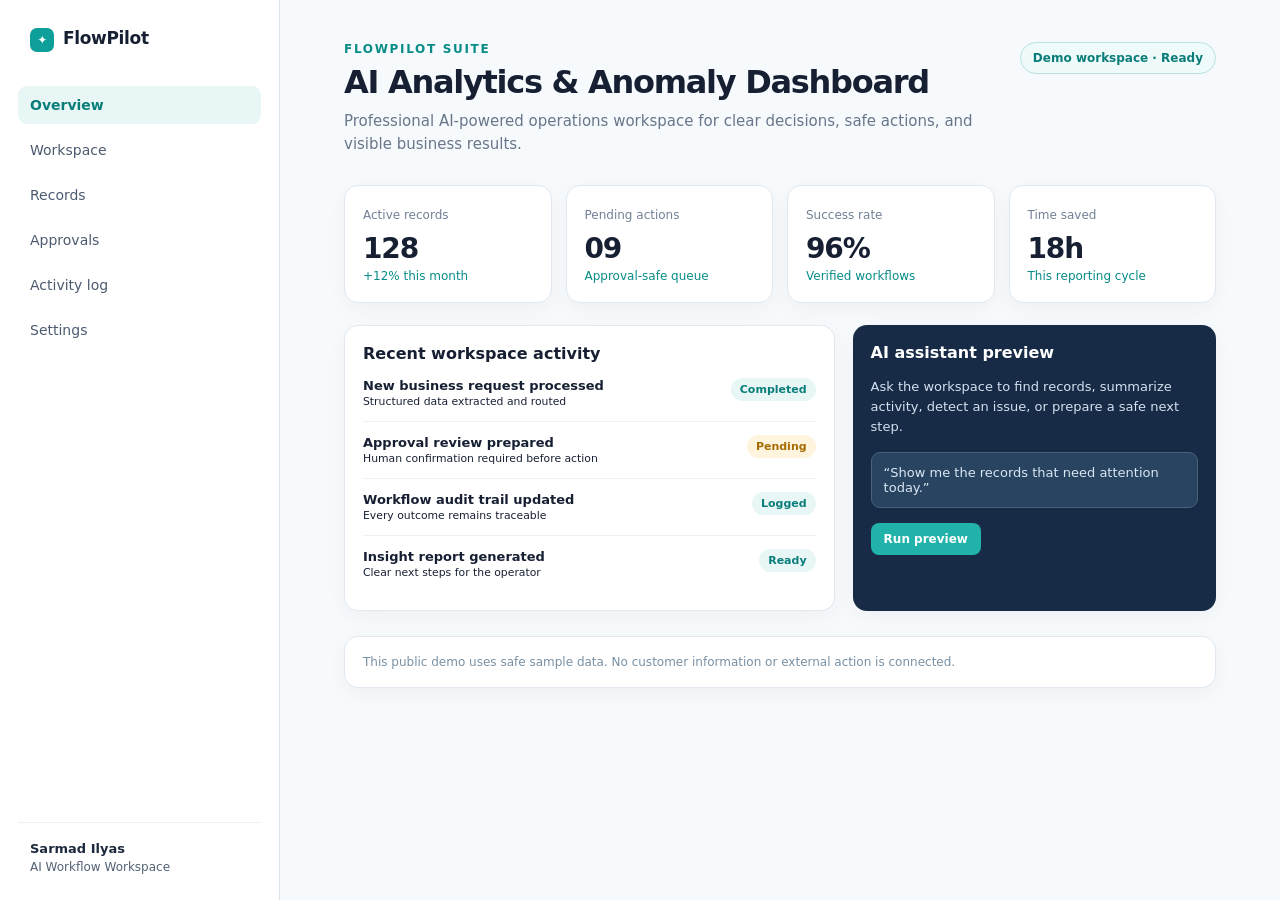
==== commit 7386de00: "Correct demo title text" ====
--- a/site/index.html
+++ b/site/index.html
@@ -3,9 +3,9 @@
 <head>
 <meta charset="UTF-8" />
 <meta name="viewport" content="width=device-width, initial-scale=1" />
-<title>AI Analytics __TITLE__ Anomaly Dashboard</title>
+<title>AI Analytics & Anomaly Dashboard</title>
 <style>
 :root{font-family:Inter,ui-sans-serif,system-ui,-apple-system,BlinkMacSystemFont,"Segoe UI",sans-serif;color:#172033;background:#f7fafc}*{box-sizing:border-box}body{margin:0} .app{display:flex;min-height:100vh}.side{width:280px;border-right:1px solid #dbe4ec;background:#fff;padding:24px 18px;display:flex;flex-direction:column}.brand{font-size:17px;font-weight:750;letter-spacing:-.02em;margin:4px 12px 34px}.brand span{display:inline-grid;place-items:center;width:24px;height:24px;border-radius:7px;background:#0e9f9a;color:#fff;margin-right:9px;font-size:12px}.nav{display:grid;gap:7px}.nav a{padding:11px 12px;border-radius:9px;color:#4c5b70;text-decoration:none;font-size:14px}.nav a.active,.nav a:hover{background:#e8f7f6;color:#087d79;font-weight:650}.user{margin-top:auto;border-top:1px solid #edf1f5;padding:18px 12px 2px;font-size:12px;color:#526174}.user b{display:block;color:#1d2a3d;font-size:13px;margin-bottom:4px}.main{flex:1;padding:42px clamp(24px,5vw,72px);max-width:1320px}.eyebrow{font-size:12px;text-transform:uppercase;letter-spacing:.14em;color:#078c87;font-weight:700}.top{display:flex;justify-content:space-between;gap:20px;align-items:flex-start;margin-bottom:28px}.top h1{font-size:32px;margin:7px 0 9px;letter-spacing:-.04em}.top p{margin:0;color:#68768a;max-width:670px;font-size:15px;line-height:1.55}.pill{border:1px solid #b9e2df;color:#087d79;background:#effafa;border-radius:999px;padding:8px 12px;font-size:12px;font-weight:650;white-space:nowrap}.grid{display:grid;grid-template-columns:repeat(4,minmax(0,1fr));gap:14px;margin-bottom:22px}.card{background:#fff;border:1px solid #e1e8ef;border-radius:14px;padding:18px;box-shadow:0 6px 20px rgba(23,32,51,.04)}.metric small{color:#718096;font-size:12px}.metric strong{display:block;font-size:28px;margin-top:9px;letter-spacing:-.04em}.metric em{font-style:normal;color:#078c87;font-size:12px}.cols{display:grid;grid-template-columns:1.35fr 1fr;gap:18px}.card h2{font-size:16px;margin:0 0 15px}.row{display:flex;justify-content:space-between;gap:16px;padding:13px 0;border-top:1px solid #edf1f5;font-size:13px}.row:first-of-type{border-top:0;padding-top:0}.row b{font-weight:650}.tag{border-radius:999px;padding:5px 9px;font-size:11px;font-weight:700;background:#e8f7f6;color:#087d79;height:max-content}.tag.warn{background:#fff4dd;color:#a66b00}.assistant{background:#172b46;color:#fff;border:0}.assistant h2{color:#fff}.assistant p{color:#d4e0ef;font-size:13px;line-height:1.55}.prompt{background:#294461;border:1px solid #46627d;border-radius:9px;padding:12px;color:#d8e7f4;font-size:13px;margin-top:15px}.btn{display:inline-block;margin-top:15px;background:#21b3aa;color:#fff;border-radius:8px;padding:9px 13px;font-size:12px;font-weight:700}.foot{color:#7890a4;font-size:12px;margin-top:25px}@media(max-width:900px){.side{width:220px}.grid{grid-template-columns:repeat(2,1fr)}.cols{grid-template-columns:1fr}}@media(max-width:640px){.app{display:block}.side{width:auto;padding:15px}.brand{margin-bottom:16px}.nav{display:flex;overflow:auto}.nav a{white-space:nowrap}.user{display:none}.main{padding:27px 17px}.top{display:block}.pill{display:inline-block;margin-top:16px}.grid{gap:10px}.card{padding:14px}.metric strong{font-size:23px}.cols{gap:12px}}
 </style>
 </head>
-<body><div class="app"><aside class="side"><div class="brand"><span>✦</span>FlowPilot</div><nav class="nav"><a class="active" href="#">Overview</a><a href="#workspace">Workspace</a><a href="#records">Records</a><a href="#approvals">Approvals</a><a href="#activity">Activity log</a><a href="#settings">Settings</a></nav><div class="user"><b>Sarmad Ilyas</b>AI Workflow Workspace</div></aside><main class="main"><div class="top"><div><div class="eyebrow">FlowPilot suite</div><h1>AI Analytics __TITLE__ Anomaly Dashboard</h1><p>Professional AI-powered operations workspace for clear decisions, safe actions, and visible business results.</p></div><div class="pill">Demo workspace · Ready</div></div><section class="grid"><div class="card metric"><small>Active records</small><strong>128</strong><em>+12% this month</em></div><div class="card metric"><small>Pending actions</small><strong>09</strong><em>Approval-safe queue</em></div><div class="card metric"><small>Success rate</small><strong>96%</strong><em>Verified workflows</em></div><div class="card metric"><small>Time saved</small><strong>18h</strong><em>This reporting cycle</em></div></section><section class="cols" id="workspace"><div class="card"><h2>Recent workspace activity</h2><div class="row"><span><b>New business request processed</b><br><small>Structured data extracted and routed</small></span><span class="tag">Completed</span></div><div class="row"><span><b>Approval review prepared</b><br><small>Human confirmation required before action</small></span><span class="tag warn">Pending</span></div><div class="row"><span><b>Workflow audit trail updated</b><br><small>Every outcome remains traceable</small></span><span class="tag">Logged</span></div><div class="row"><span><b>Insight report generated</b><br><small>Clear next steps for the operator</small></span><span class="tag">Ready</span></div></div><div class="card assistant"><h2>AI assistant preview</h2><p>Ask the workspace to find records, summarize activity, detect an issue, or prepare a safe next step.</p><div class="prompt">“Show me the records that need attention today.”</div><span class="btn">Run preview</span></div></section><div class="card foot" id="records">This public demo uses safe sample data. No customer information or external action is connected.</div></main></div></body></html>
+<body><div class="app"><aside class="side"><div class="brand"><span>✦</span>FlowPilot</div><nav class="nav"><a class="active" href="#">Overview</a><a href="#workspace">Workspace</a><a href="#records">Records</a><a href="#approvals">Approvals</a><a href="#activity">Activity log</a><a href="#settings">Settings</a></nav><div class="user"><b>Sarmad Ilyas</b>AI Workflow Workspace</div></aside><main class="main"><div class="top"><div><div class="eyebrow">FlowPilot suite</div><h1>AI Analytics & Anomaly Dashboard</h1><p>Professional AI-powered operations workspace for clear decisions, safe actions, and visible business results.</p></div><div class="pill">Demo workspace · Ready</div></div><section class="grid"><div class="card metric"><small>Active records</small><strong>128</strong><em>+12% this month</em></div><div class="card metric"><small>Pending actions</small><strong>09</strong><em>Approval-safe queue</em></div><div class="card metric"><small>Success rate</small><strong>96%</strong><em>Verified workflows</em></div><div class="card metric"><small>Time saved</small><strong>18h</strong><em>This reporting cycle</em></div></section><section class="cols" id="workspace"><div class="card"><h2>Recent workspace activity</h2><div class="row"><span><b>New business request processed</b><br><small>Structured data extracted and routed</small></span><span class="tag">Completed</span></div><div class="row"><span><b>Approval review prepared</b><br><small>Human confirmation required before action</small></span><span class="tag warn">Pending</span></div><div class="row"><span><b>Workflow audit trail updated</b><br><small>Every outcome remains traceable</small></span><span class="tag">Logged</span></div><div class="row"><span><b>Insight report generated</b><br><small>Clear next steps for the operator</small></span><span class="tag">Ready</span></div></div><div class="card assistant"><h2>AI assistant preview</h2><p>Ask the workspace to find records, summarize activity, detect an issue, or prepare a safe next step.</p><div class="prompt">“Show me the records that need attention today.”</div><span class="btn">Run preview</span></div></section><div class="card foot" id="records">This public demo uses safe sample data. No customer information or external action is connected.</div></main></div></body></html>
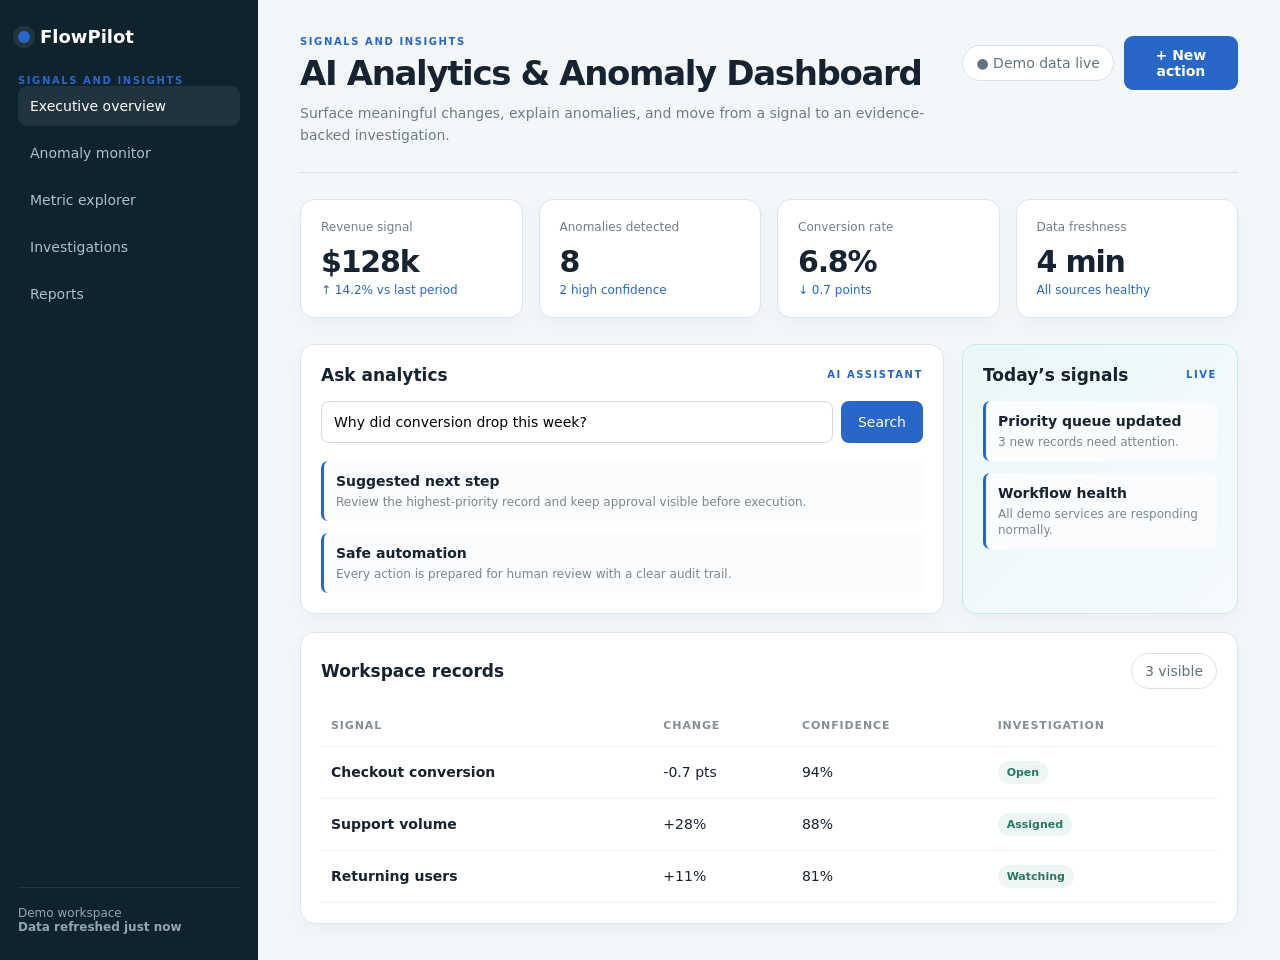
==== commit 910d6623: "Create tool-specific public demo experience" ====
--- a/site/index.html
+++ b/site/index.html
@@ -1,11 +1,2 @@
-<!doctype html>
-<html lang="en">
-<head>
-<meta charset="UTF-8" />
-<meta name="viewport" content="width=device-width, initial-scale=1" />
-<title>AI Analytics & Anomaly Dashboard</title>
-<style>
-:root{font-family:Inter,ui-sans-serif,system-ui,-apple-system,BlinkMacSystemFont,"Segoe UI",sans-serif;color:#172033;background:#f7fafc}*{box-sizing:border-box}body{margin:0} .app{display:flex;min-height:100vh}.side{width:280px;border-right:1px solid #dbe4ec;background:#fff;padding:24px 18px;display:flex;flex-direction:column}.brand{font-size:17px;font-weight:750;letter-spacing:-.02em;margin:4px 12px 34px}.brand span{display:inline-grid;place-items:center;width:24px;height:24px;border-radius:7px;background:#0e9f9a;color:#fff;margin-right:9px;font-size:12px}.nav{display:grid;gap:7px}.nav a{padding:11px 12px;border-radius:9px;color:#4c5b70;text-decoration:none;font-size:14px}.nav a.active,.nav a:hover{background:#e8f7f6;color:#087d79;font-weight:650}.user{margin-top:auto;border-top:1px solid #edf1f5;padding:18px 12px 2px;font-size:12px;color:#526174}.user b{display:block;color:#1d2a3d;font-size:13px;margin-bottom:4px}.main{flex:1;padding:42px clamp(24px,5vw,72px);max-width:1320px}.eyebrow{font-size:12px;text-transform:uppercase;letter-spacing:.14em;color:#078c87;font-weight:700}.top{display:flex;justify-content:space-between;gap:20px;align-items:flex-start;margin-bottom:28px}.top h1{font-size:32px;margin:7px 0 9px;letter-spacing:-.04em}.top p{margin:0;color:#68768a;max-width:670px;font-size:15px;line-height:1.55}.pill{border:1px solid #b9e2df;color:#087d79;background:#effafa;border-radius:999px;padding:8px 12px;font-size:12px;font-weight:650;white-space:nowrap}.grid{display:grid;grid-template-columns:repeat(4,minmax(0,1fr));gap:14px;margin-bottom:22px}.card{background:#fff;border:1px solid #e1e8ef;border-radius:14px;padding:18px;box-shadow:0 6px 20px rgba(23,32,51,.04)}.metric small{color:#718096;font-size:12px}.metric strong{display:block;font-size:28px;margin-top:9px;letter-spacing:-.04em}.metric em{font-style:normal;color:#078c87;font-size:12px}.cols{display:grid;grid-template-columns:1.35fr 1fr;gap:18px}.card h2{font-size:16px;margin:0 0 15px}.row{display:flex;justify-content:space-between;gap:16px;padding:13px 0;border-top:1px solid #edf1f5;font-size:13px}.row:first-of-type{border-top:0;padding-top:0}.row b{font-weight:650}.tag{border-radius:999px;padding:5px 9px;font-size:11px;font-weight:700;background:#e8f7f6;color:#087d79;height:max-content}.tag.warn{background:#fff4dd;color:#a66b00}.assistant{background:#172b46;color:#fff;border:0}.assistant h2{color:#fff}.assistant p{color:#d4e0ef;font-size:13px;line-height:1.55}.prompt{background:#294461;border:1px solid #46627d;border-radius:9px;padding:12px;color:#d8e7f4;font-size:13px;margin-top:15px}.btn{display:inline-block;margin-top:15px;background:#21b3aa;color:#fff;border-radius:8px;padding:9px 13px;font-size:12px;font-weight:700}.foot{color:#7890a4;font-size:12px;margin-top:25px}@media(max-width:900px){.side{width:220px}.grid{grid-template-columns:repeat(2,1fr)}.cols{grid-template-columns:1fr}}@media(max-width:640px){.app{display:block}.side{width:auto;padding:15px}.brand{margin-bottom:16px}.nav{display:flex;overflow:auto}.nav a{white-space:nowrap}.user{display:none}.main{padding:27px 17px}.top{display:block}.pill{display:inline-block;margin-top:16px}.grid{gap:10px}.card{padding:14px}.metric strong{font-size:23px}.cols{gap:12px}}
-</style>
-</head>
-<body><div class="app"><aside class="side"><div class="brand"><span>✦</span>FlowPilot</div><nav class="nav"><a class="active" href="#">Overview</a><a href="#workspace">Workspace</a><a href="#records">Records</a><a href="#approvals">Approvals</a><a href="#activity">Activity log</a><a href="#settings">Settings</a></nav><div class="user"><b>Sarmad Ilyas</b>AI Workflow Workspace</div></aside><main class="main"><div class="top"><div><div class="eyebrow">FlowPilot suite</div><h1>AI Analytics & Anomaly Dashboard</h1><p>Professional AI-powered operations workspace for clear decisions, safe actions, and visible business results.</p></div><div class="pill">Demo workspace · Ready</div></div><section class="grid"><div class="card metric"><small>Active records</small><strong>128</strong><em>+12% this month</em></div><div class="card metric"><small>Pending actions</small><strong>09</strong><em>Approval-safe queue</em></div><div class="card metric"><small>Success rate</small><strong>96%</strong><em>Verified workflows</em></div><div class="card metric"><small>Time saved</small><strong>18h</strong><em>This reporting cycle</em></div></section><section class="cols" id="workspace"><div class="card"><h2>Recent workspace activity</h2><div class="row"><span><b>New business request processed</b><br><small>Structured data extracted and routed</small></span><span class="tag">Completed</span></div><div class="row"><span><b>Approval review prepared</b><br><small>Human confirmation required before action</small></span><span class="tag warn">Pending</span></div><div class="row"><span><b>Workflow audit trail updated</b><br><small>Every outcome remains traceable</small></span><span class="tag">Logged</span></div><div class="row"><span><b>Insight report generated</b><br><small>Clear next steps for the operator</small></span><span class="tag">Ready</span></div></div><div class="card assistant"><h2>AI assistant preview</h2><p>Ask the workspace to find records, summarize activity, detect an issue, or prepare a safe next step.</p><div class="prompt">“Show me the records that need attention today.”</div><span class="btn">Run preview</span></div></section><div class="card foot" id="records">This public demo uses safe sample data. No customer information or external action is connected.</div></main></div></body></html>
+<!doctype html><html lang="en"><head><meta charset="UTF-8"><meta name="viewport" content="width=device-width,initial-scale=1"><title>AI Analytics &amp; Anomaly Dashboard</title><style>:root{--accent:#2867c7}*{box-sizing:border-box}body{margin:0;background:#f4f7fa;color:#172330;font:14px Inter,ui-sans-serif,system-ui,-apple-system,BlinkMacSystemFont,"Segoe UI",sans-serif}button,input{font:inherit}.app{display:flex;min-height:100vh}.side{width:258px;background:#10232d;color:#d8e5ea;padding:26px 18px;display:flex;flex-direction:column;gap:28px}.brand{display:flex;gap:10px;align-items:center;color:#fff;font-weight:800;font-size:18px}.brand-dot{width:12px;height:12px;border-radius:50%;background:var(--accent);box-shadow:0 0 0 5px #ffffff15}.eyebrow{font-size:10px;letter-spacing:.16em;color:var(--accent);font-weight:800}.nav{display:grid;gap:7px}.nav button{border:0;background:transparent;color:#aebfc7;text-align:left;padding:12px 12px;border-radius:9px;cursor:pointer}.nav button:first-child,.nav button:hover{background:#ffffff12;color:#fff}.side-footer{margin-top:auto;border-top:1px solid #ffffff16;padding-top:18px;color:#91a6af;font-size:12px}.main{flex:1;padding:36px 42px;max-width:1450px}.top{display:flex;justify-content:space-between;gap:24px;align-items:flex-start;border-bottom:1px solid #d9e1e6;padding-bottom:25px}.title h1{font-size:34px;line-height:1.08;margin:8px 0 10px;letter-spacing:-.04em}.title p{margin:0;color:#6d7d87;max-width:690px;line-height:1.6}.actions{display:flex;gap:10px;align-items:center}.pill{border:1px solid #d8e2e7;border-radius:999px;padding:9px 13px;color:#63747c;background:#fff;white-space:nowrap}.primary{border:0;background:var(--accent);color:#fff;border-radius:9px;padding:11px 16px;cursor:pointer;font-weight:700}.kpis{display:grid;grid-template-columns:repeat(4,1fr);gap:16px;margin:26px 0}.card{background:#fff;border:1px solid #dce5e9;border-radius:14px;padding:20px;box-shadow:0 7px 18px #1730420a}.kpi-label{color:#70808a;font-size:12px}.kpi-value{font-size:30px;font-weight:800;margin:10px 0 4px;letter-spacing:-.04em}.kpi-meta{color:var(--accent);font-size:12px}.workspace{display:grid;grid-template-columns:1.4fr .6fr;gap:18px}.section-head{display:flex;justify-content:space-between;align-items:center;margin-bottom:16px}.section-head h2{font-size:17px;margin:0}.assistant{background:linear-gradient(135deg,#eaf8fa,#f6fbfc);border-color:#c7e9ed}.assistant p{color:#65767e;line-height:1.5}.search{display:flex;gap:8px}.search input{flex:1;border:1px solid #cfdbdf;background:#fff;border-radius:8px;padding:12px}.search button{border:0;border-radius:8px;background:var(--accent);color:#fff;padding:0 17px;cursor:pointer}.table-wrap{overflow:auto}.table{width:100%;border-collapse:collapse}.table th,.table td{text-align:left;padding:14px 10px;border-bottom:1px solid #edf1f3;white-space:nowrap}.table th{font-size:11px;text-transform:uppercase;letter-spacing:.08em;color:#819099}.status{display:inline-block;border-radius:999px;padding:5px 9px;background:#eef6f4;color:#277965;font-size:11px;font-weight:700}.feed{display:grid;gap:12px}.feed-item{padding:12px;border-left:3px solid var(--accent);background:#fafcfd;border-radius:7px}.feed-item strong{display:block;margin-bottom:4px}.feed-item span{color:#788790;font-size:12px}@media(max-width:900px){.side{width:210px}.main{padding:25px 20px}.kpis{grid-template-columns:repeat(2,1fr)}.workspace{grid-template-columns:1fr}}@media(max-width:620px){.app{display:block}.side{width:auto;padding:16px;gap:16px}.nav{display:flex;overflow:auto}.nav button{white-space:nowrap}.side-footer{display:none}.main{padding:20px 14px}.top{display:block}.actions{margin-top:18px}.title h1{font-size:28px}.kpis{grid-template-columns:1fr}.workspace{display:block}.card{margin-bottom:16px}}
+</style></head><body><div class="app"><aside class="side"><div class="brand"><i class="brand-dot"></i> FlowPilot</div><div><div class="eyebrow">SIGNALS AND INSIGHTS</div><nav class="nav"><button>Executive overview</button><button>Anomaly monitor</button><button>Metric explorer</button><button>Investigations</button><button>Reports</button></nav></div><div class="side-footer">Demo workspace<br><strong>Data refreshed just now</strong></div></aside><main class="main"><header class="top"><div class="title"><div class="eyebrow">SIGNALS AND INSIGHTS</div><h1>AI Analytics &amp; Anomaly Dashboard</h1><p>Surface meaningful changes, explain anomalies, and move from a signal to an evidence-backed investigation.</p></div><div class="actions"><span class="pill">● Demo data live</span><button class="primary" onclick="alert('Demo action recorded for review')">+ New action</button></div></header><section class="kpis"><div class="card"><div class="kpi-label">Revenue signal</div><div class="kpi-value">$128k</div><div class="kpi-meta">↑ 14.2% vs last period</div></div><div class="card"><div class="kpi-label">Anomalies detected</div><div class="kpi-value">8</div><div class="kpi-meta">2 high confidence</div></div><div class="card"><div class="kpi-label">Conversion rate</div><div class="kpi-value">6.8%</div><div class="kpi-meta">↓ 0.7 points</div></div><div class="card"><div class="kpi-label">Data freshness</div><div class="kpi-value">4 min</div><div class="kpi-meta">All sources healthy</div></div></section><section class="workspace"><div class="card"><div class="section-head"><h2>Ask analytics</h2><span class="eyebrow">AI ASSISTANT</span></div><div class="search"><input value="Why did conversion drop this week?" aria-label="Assistant query"><button onclick="this.textContent='Searching…';setTimeout(()=>this.textContent='Search',650)">Search</button></div><div class="feed" style="margin-top:18px"><div class="feed-item"><strong>Suggested next step</strong><span>Review the highest-priority record and keep approval visible before execution.</span></div><div class="feed-item"><strong>Safe automation</strong><span>Every action is prepared for human review with a clear audit trail.</span></div></div></div><div class="card assistant"><div class="section-head"><h2>Today’s signals</h2><span class="eyebrow">LIVE</span></div><div class="feed"><div class="feed-item"><strong>Priority queue updated</strong><span>3 new records need attention.</span></div><div class="feed-item"><strong>Workflow health</strong><span>All demo services are responding normally.</span></div></div></div></section><section class="card" style="margin-top:18px"><div class="section-head"><h2>Workspace records</h2><span class="pill">3 visible</span></div><div class="table-wrap"><table class="table"><thead><tr><th>Signal</th><th>Change</th><th>Confidence</th><th>Investigation</th></tr></thead><tbody><tr><td><strong>Checkout conversion</strong></td><td>-0.7 pts</td><td>94%</td><td><span class="status">Open</span></td></tr><tr><td><strong>Support volume</strong></td><td>+28%</td><td>88%</td><td><span class="status">Assigned</span></td></tr><tr><td><strong>Returning users</strong></td><td>+11%</td><td>81%</td><td><span class="status">Watching</span></td></tr></tbody></table></div></section></main></div></body></html>
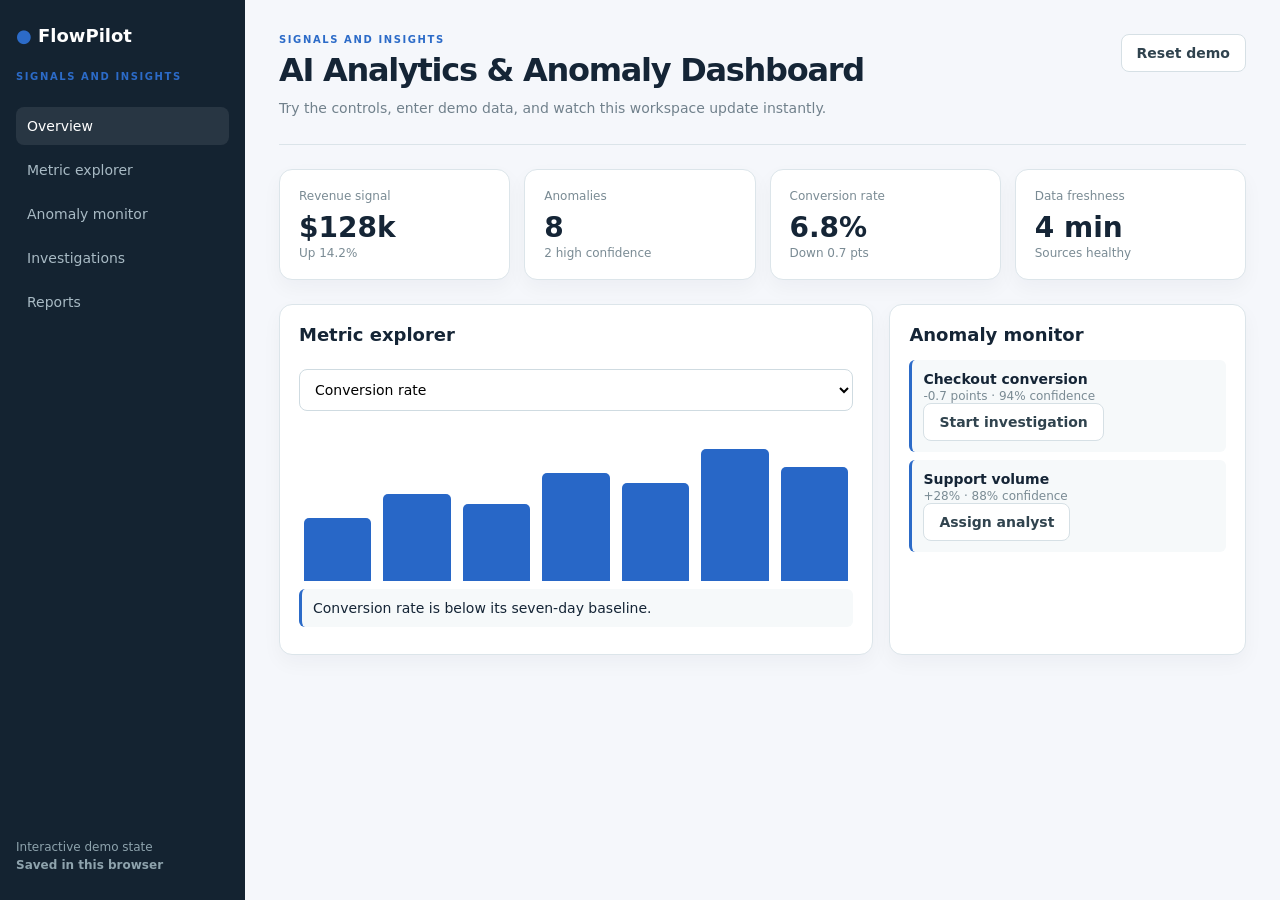
==== commit ba5c8035: "Build distinct interactive tool demo" ====
--- a/site/index.html
+++ b/site/index.html
@@ -1,2 +1 @@
-<!doctype html><html lang="en"><head><meta charset="UTF-8"><meta name="viewport" content="width=device-width,initial-scale=1"><title>AI Analytics &amp; Anomaly Dashboard</title><style>:root{--accent:#2867c7}*{box-sizing:border-box}body{margin:0;background:#f4f7fa;color:#172330;font:14px Inter,ui-sans-serif,system-ui,-apple-system,BlinkMacSystemFont,"Segoe UI",sans-serif}button,input{font:inherit}.app{display:flex;min-height:100vh}.side{width:258px;background:#10232d;color:#d8e5ea;padding:26px 18px;display:flex;flex-direction:column;gap:28px}.brand{display:flex;gap:10px;align-items:center;color:#fff;font-weight:800;font-size:18px}.brand-dot{width:12px;height:12px;border-radius:50%;background:var(--accent);box-shadow:0 0 0 5px #ffffff15}.eyebrow{font-size:10px;letter-spacing:.16em;color:var(--accent);font-weight:800}.nav{display:grid;gap:7px}.nav button{border:0;background:transparent;color:#aebfc7;text-align:left;padding:12px 12px;border-radius:9px;cursor:pointer}.nav button:first-child,.nav button:hover{background:#ffffff12;color:#fff}.side-footer{margin-top:auto;border-top:1px solid #ffffff16;padding-top:18px;color:#91a6af;font-size:12px}.main{flex:1;padding:36px 42px;max-width:1450px}.top{display:flex;justify-content:space-between;gap:24px;align-items:flex-start;border-bottom:1px solid #d9e1e6;padding-bottom:25px}.title h1{font-size:34px;line-height:1.08;margin:8px 0 10px;letter-spacing:-.04em}.title p{margin:0;color:#6d7d87;max-width:690px;line-height:1.6}.actions{display:flex;gap:10px;align-items:center}.pill{border:1px solid #d8e2e7;border-radius:999px;padding:9px 13px;color:#63747c;background:#fff;white-space:nowrap}.primary{border:0;background:var(--accent);color:#fff;border-radius:9px;padding:11px 16px;cursor:pointer;font-weight:700}.kpis{display:grid;grid-template-columns:repeat(4,1fr);gap:16px;margin:26px 0}.card{background:#fff;border:1px solid #dce5e9;border-radius:14px;padding:20px;box-shadow:0 7px 18px #1730420a}.kpi-label{color:#70808a;font-size:12px}.kpi-value{font-size:30px;font-weight:800;margin:10px 0 4px;letter-spacing:-.04em}.kpi-meta{color:var(--accent);font-size:12px}.workspace{display:grid;grid-template-columns:1.4fr .6fr;gap:18px}.section-head{display:flex;justify-content:space-between;align-items:center;margin-bottom:16px}.section-head h2{font-size:17px;margin:0}.assistant{background:linear-gradient(135deg,#eaf8fa,#f6fbfc);border-color:#c7e9ed}.assistant p{color:#65767e;line-height:1.5}.search{display:flex;gap:8px}.search input{flex:1;border:1px solid #cfdbdf;background:#fff;border-radius:8px;padding:12px}.search button{border:0;border-radius:8px;background:var(--accent);color:#fff;padding:0 17px;cursor:pointer}.table-wrap{overflow:auto}.table{width:100%;border-collapse:collapse}.table th,.table td{text-align:left;padding:14px 10px;border-bottom:1px solid #edf1f3;white-space:nowrap}.table th{font-size:11px;text-transform:uppercase;letter-spacing:.08em;color:#819099}.status{display:inline-block;border-radius:999px;padding:5px 9px;background:#eef6f4;color:#277965;font-size:11px;font-weight:700}.feed{display:grid;gap:12px}.feed-item{padding:12px;border-left:3px solid var(--accent);background:#fafcfd;border-radius:7px}.feed-item strong{display:block;margin-bottom:4px}.feed-item span{color:#788790;font-size:12px}@media(max-width:900px){.side{width:210px}.main{padding:25px 20px}.kpis{grid-template-columns:repeat(2,1fr)}.workspace{grid-template-columns:1fr}}@media(max-width:620px){.app{display:block}.side{width:auto;padding:16px;gap:16px}.nav{display:flex;overflow:auto}.nav button{white-space:nowrap}.side-footer{display:none}.main{padding:20px 14px}.top{display:block}.actions{margin-top:18px}.title h1{font-size:28px}.kpis{grid-template-columns:1fr}.workspace{display:block}.card{margin-bottom:16px}}
-</style></head><body><div class="app"><aside class="side"><div class="brand"><i class="brand-dot"></i> FlowPilot</div><div><div class="eyebrow">SIGNALS AND INSIGHTS</div><nav class="nav"><button>Executive overview</button><button>Anomaly monitor</button><button>Metric explorer</button><button>Investigations</button><button>Reports</button></nav></div><div class="side-footer">Demo workspace<br><strong>Data refreshed just now</strong></div></aside><main class="main"><header class="top"><div class="title"><div class="eyebrow">SIGNALS AND INSIGHTS</div><h1>AI Analytics &amp; Anomaly Dashboard</h1><p>Surface meaningful changes, explain anomalies, and move from a signal to an evidence-backed investigation.</p></div><div class="actions"><span class="pill">● Demo data live</span><button class="primary" onclick="alert('Demo action recorded for review')">+ New action</button></div></header><section class="kpis"><div class="card"><div class="kpi-label">Revenue signal</div><div class="kpi-value">$128k</div><div class="kpi-meta">↑ 14.2% vs last period</div></div><div class="card"><div class="kpi-label">Anomalies detected</div><div class="kpi-value">8</div><div class="kpi-meta">2 high confidence</div></div><div class="card"><div class="kpi-label">Conversion rate</div><div class="kpi-value">6.8%</div><div class="kpi-meta">↓ 0.7 points</div></div><div class="card"><div class="kpi-label">Data freshness</div><div class="kpi-value">4 min</div><div class="kpi-meta">All sources healthy</div></div></section><section class="workspace"><div class="card"><div class="section-head"><h2>Ask analytics</h2><span class="eyebrow">AI ASSISTANT</span></div><div class="search"><input value="Why did conversion drop this week?" aria-label="Assistant query"><button onclick="this.textContent='Searching…';setTimeout(()=>this.textContent='Search',650)">Search</button></div><div class="feed" style="margin-top:18px"><div class="feed-item"><strong>Suggested next step</strong><span>Review the highest-priority record and keep approval visible before execution.</span></div><div class="feed-item"><strong>Safe automation</strong><span>Every action is prepared for human review with a clear audit trail.</span></div></div></div><div class="card assistant"><div class="section-head"><h2>Today’s signals</h2><span class="eyebrow">LIVE</span></div><div class="feed"><div class="feed-item"><strong>Priority queue updated</strong><span>3 new records need attention.</span></div><div class="feed-item"><strong>Workflow health</strong><span>All demo services are responding normally.</span></div></div></div></section><section class="card" style="margin-top:18px"><div class="section-head"><h2>Workspace records</h2><span class="pill">3 visible</span></div><div class="table-wrap"><table class="table"><thead><tr><th>Signal</th><th>Change</th><th>Confidence</th><th>Investigation</th></tr></thead><tbody><tr><td><strong>Checkout conversion</strong></td><td>-0.7 pts</td><td>94%</td><td><span class="status">Open</span></td></tr><tr><td><strong>Support volume</strong></td><td>+28%</td><td>88%</td><td><span class="status">Assigned</span></td></tr><tr><td><strong>Returning users</strong></td><td>+11%</td><td>81%</td><td><span class="status">Watching</span></td></tr></tbody></table></div></section></main></div></body></html>+<!doctype html><html><head><meta charset="utf-8"><meta name="viewport" content="width=device-width,initial-scale=1"><title>AI Analytics &amp; Anomaly Dashboard</title><style>:root{--a:#2c6bc8}*{box-sizing:border-box}body{margin:0;background:#f5f7fb;color:#152536;font:14px system-ui,sans-serif}button,input,select,textarea{font:inherit}.app{display:flex;min-height:100vh}aside{width:245px;background:#142331;color:#d7e3ea;padding:25px 16px;display:flex;flex-direction:column;gap:25px}.logo{font-size:18px;font-weight:800;color:#fff}.logo b{color:var(--a)}nav{display:grid;gap:6px}nav button{background:transparent;border:0;color:#a8bac4;text-align:left;padding:11px;border-radius:8px;cursor:pointer}nav button.active,nav button:hover{background:#ffffff16;color:#fff}main{flex:1;padding:34px;max-width:1400px}header{display:flex;justify-content:space-between;gap:20px;align-items:flex-start;border-bottom:1px solid #dbe4e9;padding-bottom:24px}h1{font-size:32px;margin:6px 0 9px;letter-spacing:-.04em}h2{font-size:18px;margin:0 0 15px}p{color:#71818c;line-height:1.55;margin:0}.eyebrow{font-size:10px;letter-spacing:.16em;color:var(--a);font-weight:800}.btn{background:var(--a);color:#fff;border:0;border-radius:8px;padding:10px 15px;cursor:pointer;font-weight:700}.btn.secondary{background:#fff;color:#30434e;border:1px solid #d6e0e5}.grid{display:grid;grid-template-columns:repeat(4,1fr);gap:14px;margin:24px 0}.card{background:#fff;border:1px solid #dce5ea;border-radius:13px;padding:19px;box-shadow:0 8px 20px #1223330a}.metric{font-size:28px;font-weight:800;margin:8px 0 2px}.muted{font-size:12px;color:#7a8b94}.layout{display:grid;grid-template-columns:1.25fr .75fr;gap:16px}.stack{display:grid;gap:14px}.row{display:flex;gap:9px;align-items:center;flex-wrap:wrap}input,select,textarea{width:100%;padding:11px;border:1px solid #cfdbe1;border-radius:8px;background:#fff}label{font-size:12px;font-weight:700;color:#52636d;display:grid;gap:6px}form{display:grid;gap:12px}table{width:100%;border-collapse:collapse}th,td{padding:12px 8px;text-align:left;border-bottom:1px solid #edf1f3;white-space:nowrap}th{font-size:11px;text-transform:uppercase;color:#81919a}.tag{border-radius:99px;padding:4px 8px;background:#edf7f4;color:#23745e;font-size:11px;font-weight:700}.alert{padding:11px;border-left:3px solid var(--a);background:#f6f9fa;border-radius:6px;margin:8px 0}.toast{position:fixed;right:22px;bottom:20px;background:#142331;color:#fff;padding:12px 16px;border-radius:8px;display:none}.toast.show{display:block}.bar{height:9px;border-radius:10px;background:#e4ebef;overflow:hidden}.bar i{display:block;height:100%;background:var(--a)}@media(max-width:850px){aside{width:190px}main{padding:22px 16px}.grid{grid-template-columns:repeat(2,1fr)}.layout{grid-template-columns:1fr}}@media(max-width:560px){.app{display:block}aside{width:auto}nav{display:flex;overflow:auto}nav button{white-space:nowrap}header{display:block}.actions{margin-top:16px}.grid{grid-template-columns:1fr}}</style></head><body><div class="app"><aside><div class="logo"><b>●</b> FlowPilot</div><div class="eyebrow">SIGNALS AND INSIGHTS</div><nav><button class="active" onclick="activate(this)">Overview</button><button class="" onclick="activate(this)">Metric explorer</button><button class="" onclick="activate(this)">Anomaly monitor</button><button class="" onclick="activate(this)">Investigations</button><button class="" onclick="activate(this)">Reports</button></nav><p style="margin-top:auto;color:#8ea3ad;font-size:12px">Interactive demo state<br><strong>Saved in this browser</strong></p></aside><main><header><div><div class="eyebrow">SIGNALS AND INSIGHTS</div><h1>AI Analytics &amp; Anomaly Dashboard</h1><p>Try the controls, enter demo data, and watch this workspace update instantly.</p></div><div class="actions"><button class="btn secondary" onclick="resetDemo()">Reset demo</button></div></header><section class="grid"><div class="card"><div class="muted">Revenue signal</div><div class="metric">$128k</div><div class="muted">Up 14.2%</div></div><div class="card"><div class="muted">Anomalies</div><div id="anoms" class="metric">8</div><div class="muted">2 high confidence</div></div><div class="card"><div class="muted">Conversion rate</div><div class="metric">6.8%</div><div class="muted">Down 0.7 pts</div></div><div class="card"><div class="muted">Data freshness</div><div class="metric">4 min</div><div class="muted">Sources healthy</div></div></section><section class="layout"><div class="card"><div class="row" style="justify-content:space-between"><h2>Metric explorer</h2><select id="metric" onchange="metricChange()"><option>Conversion rate</option><option>Revenue</option><option>Support volume</option></select></div><div id="chart" style="height:170px;display:flex;align-items:end;gap:12px;padding:20px 5px 0"><i style="height:42%;flex:1;background:#2867c7;border-radius:5px 5px 0 0" title="42"></i><i style="height:58%;flex:1;background:#2867c7;border-radius:5px 5px 0 0" title="58"></i><i style="height:51%;flex:1;background:#2867c7;border-radius:5px 5px 0 0" title="51"></i><i style="height:72%;flex:1;background:#2867c7;border-radius:5px 5px 0 0" title="72"></i><i style="height:65%;flex:1;background:#2867c7;border-radius:5px 5px 0 0" title="65"></i><i style="height:88%;flex:1;background:#2867c7;border-radius:5px 5px 0 0" title="88"></i><i style="height:76%;flex:1;background:#2867c7;border-radius:5px 5px 0 0" title="76"></i></div><div id="metricState" class="alert">Conversion rate is below its seven-day baseline.</div></div><div class="card"><h2>Anomaly monitor</h2><div class="alert"><strong>Checkout conversion</strong><br><span class="muted">-0.7 points · 94% confidence</span><br><button class="btn secondary" onclick="investigate(this)">Start investigation</button></div><div class="alert"><strong>Support volume</strong><br><span class="muted">+28% · 88% confidence</span><br><button class="btn secondary" onclick="investigate(this)">Assign analyst</button></div></div></section></main></div><div id="toast" class="toast"></div><script>function activate(b){document.querySelectorAll('nav button').forEach(x=>x.classList.remove('active'));b.classList.add('active');toast('Opened '+b.textContent)}function toast(t){let x=document.getElementById('toast');x.textContent=t;x.classList.add('show');setTimeout(()=>x.classList.remove('show'),1800)}function resetDemo(){location.reload()}function metricChange(){let x=document.getElementById('metric').value;document.getElementById('metricState').textContent=x+' selected. Trend window updated to the last 30 days.';toast('Metric changed')}function investigate(b){b.textContent='Assigned';b.disabled=true;document.getElementById('anoms').textContent='7';toast('Investigation created')}</script></body></html>
